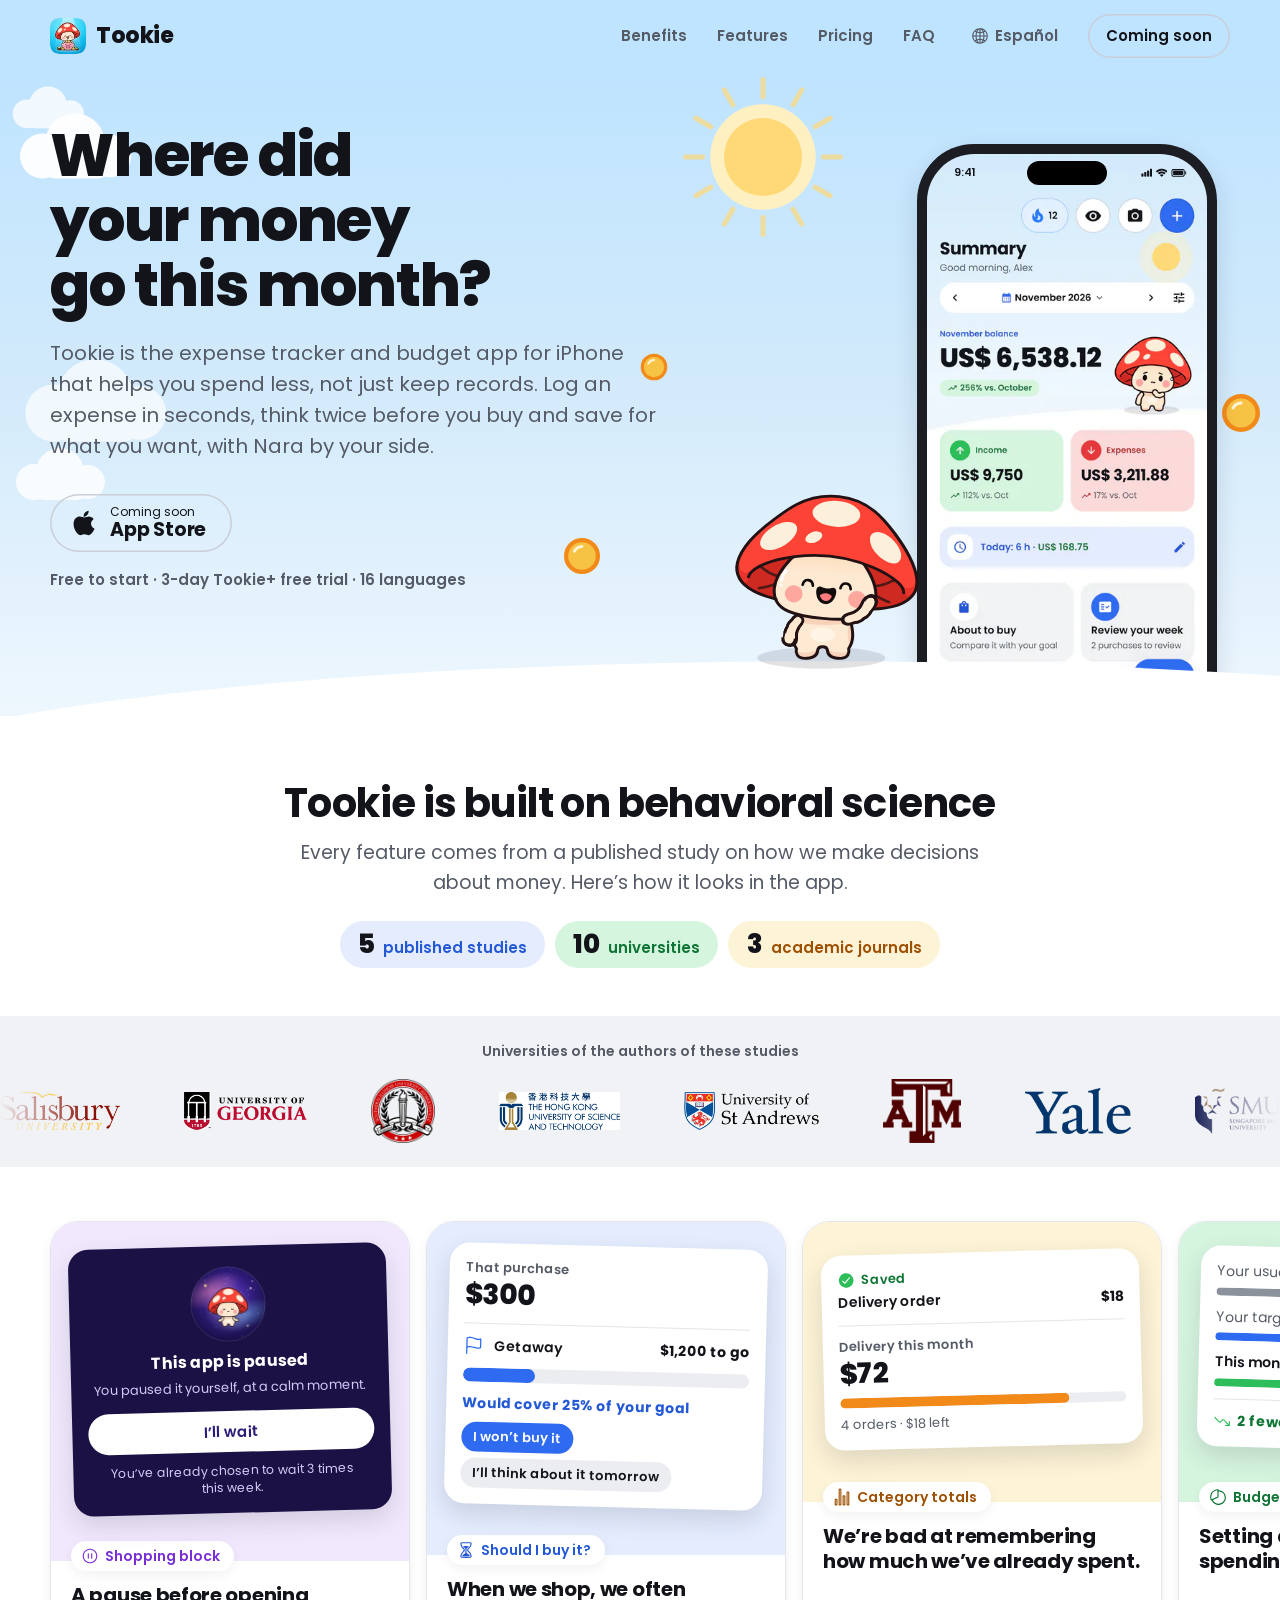
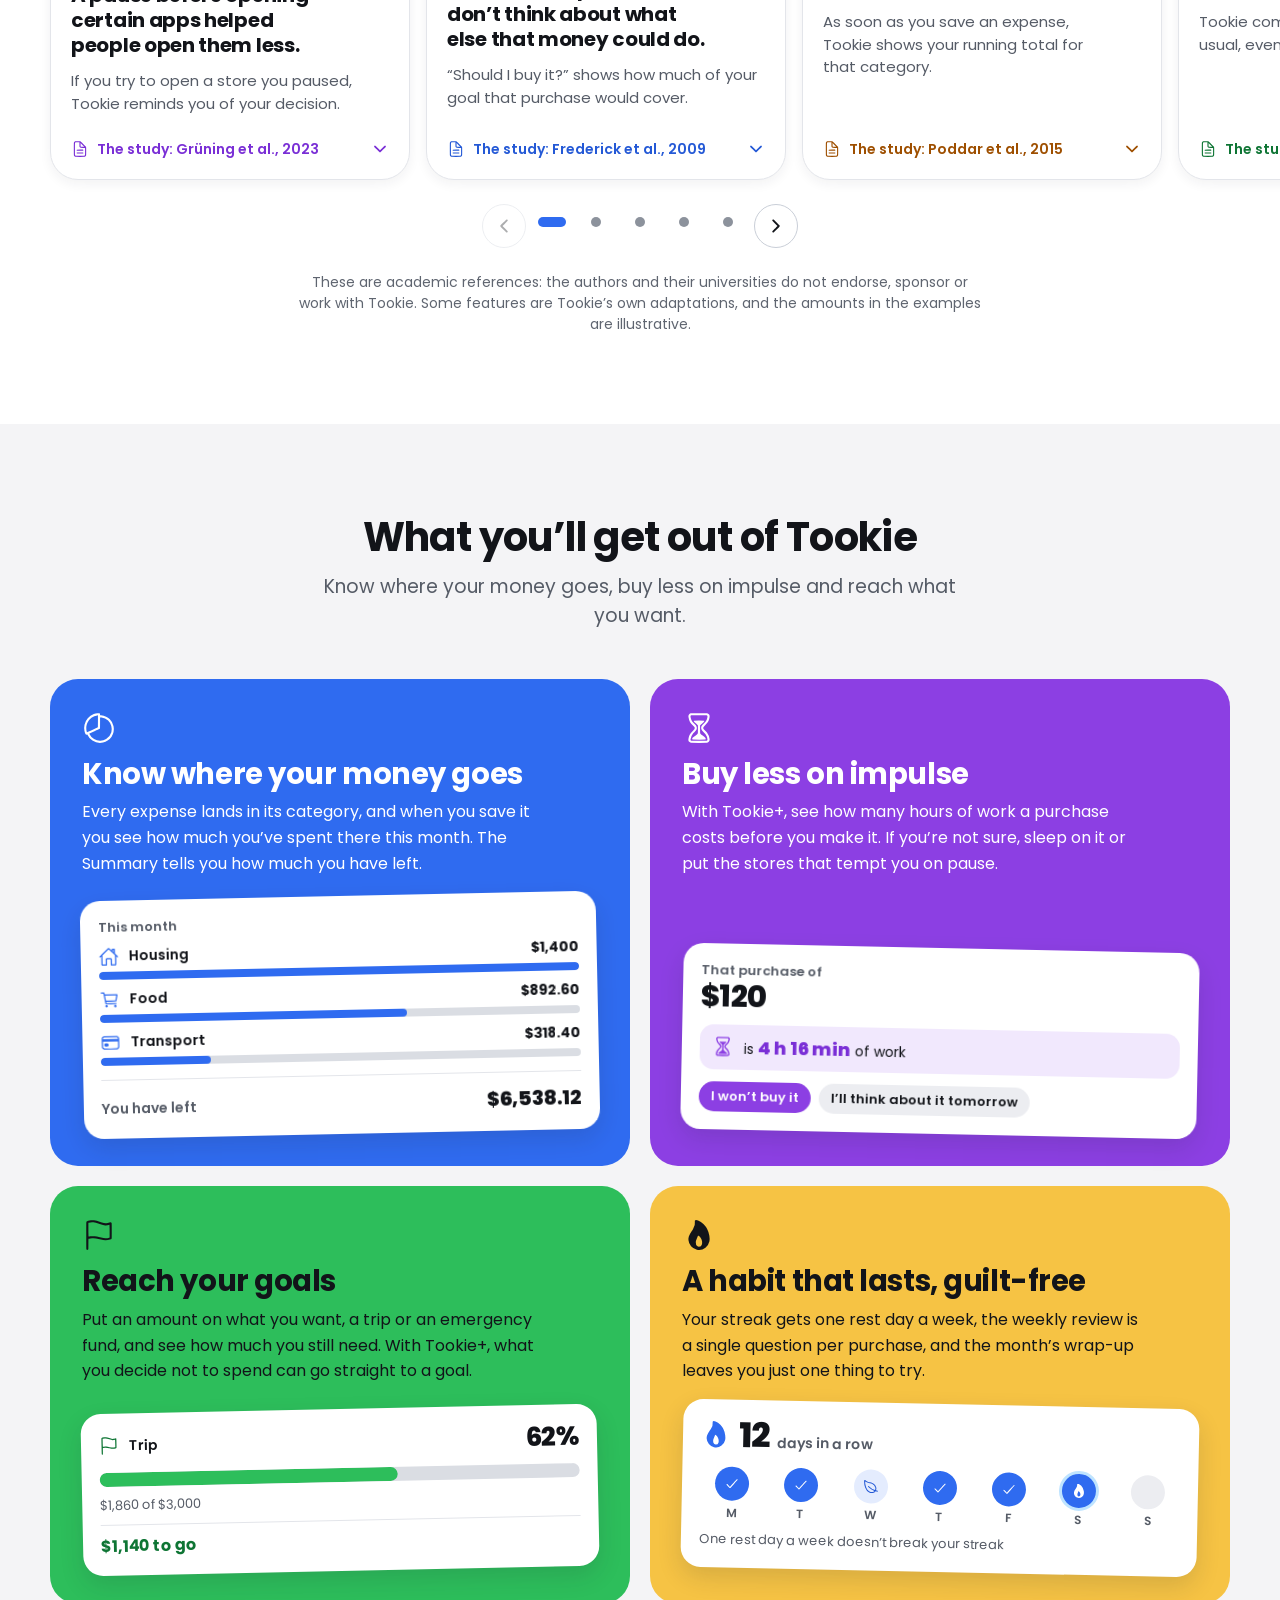
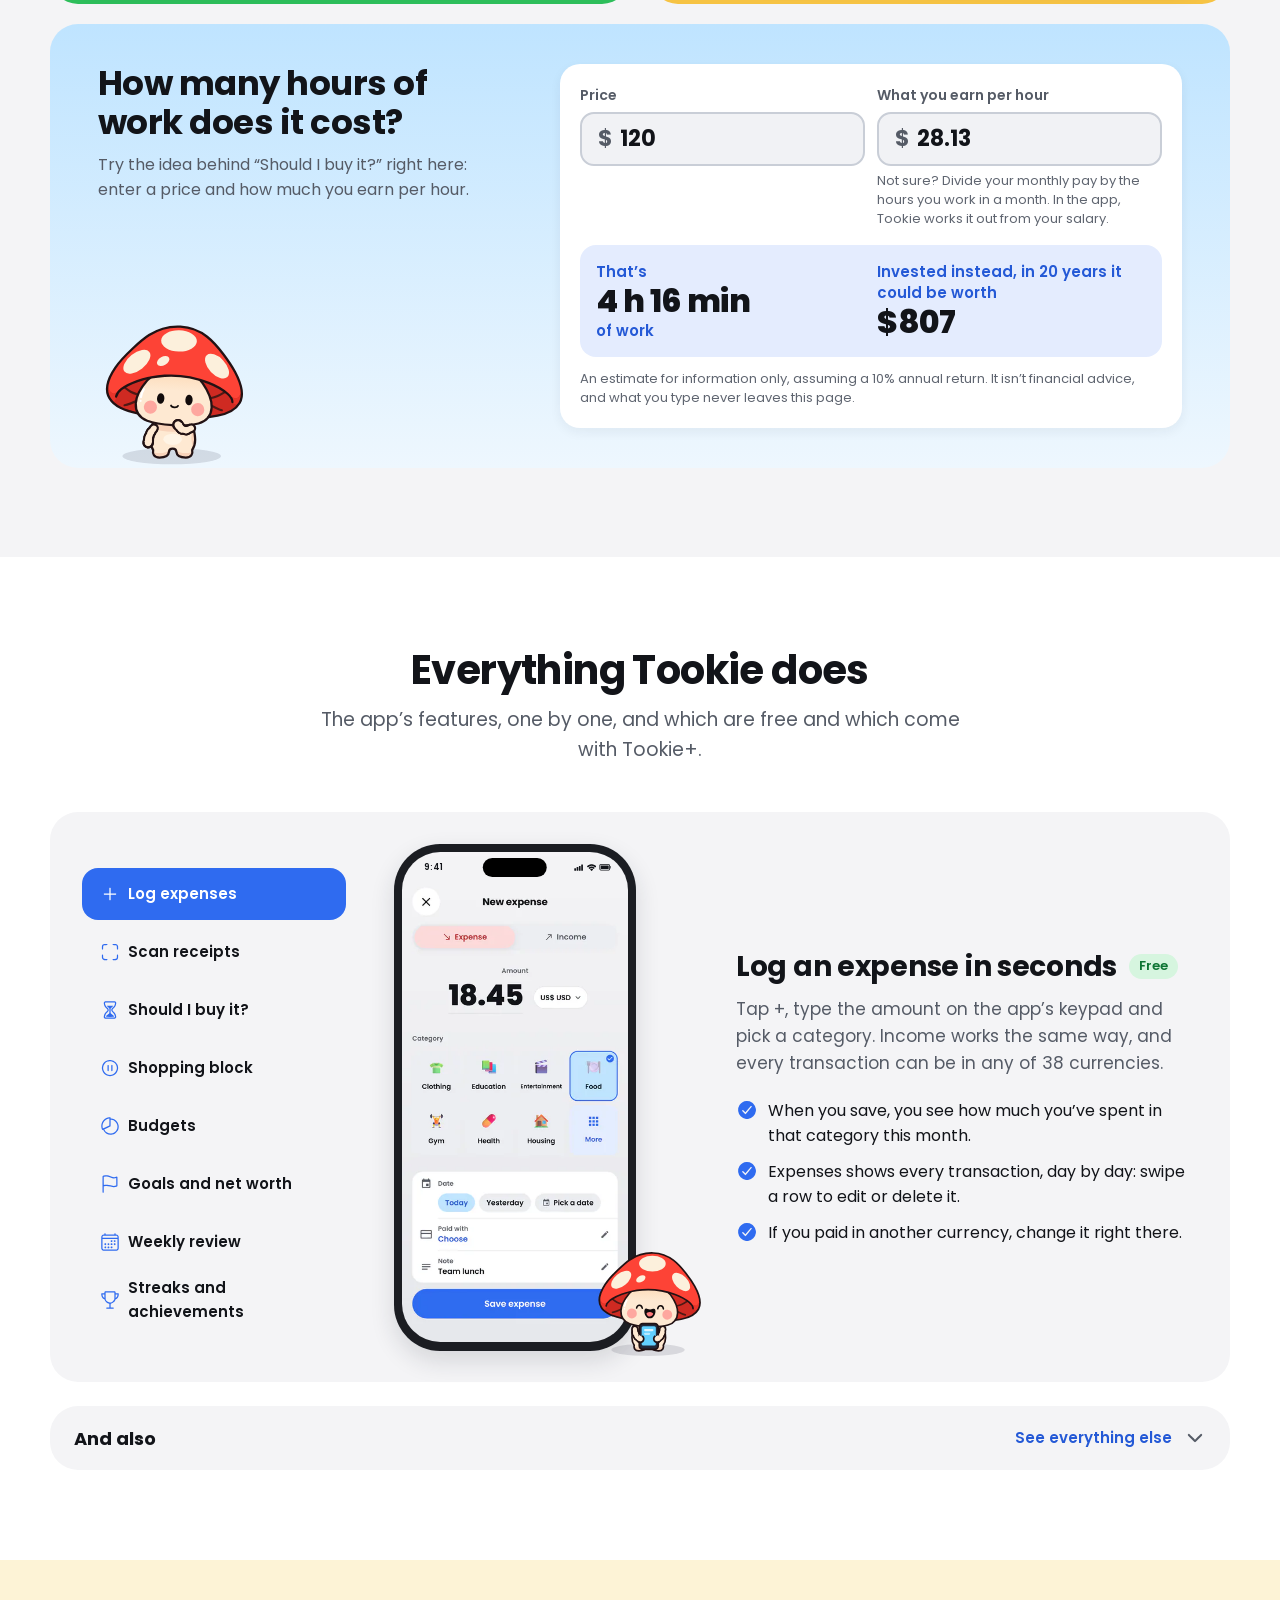
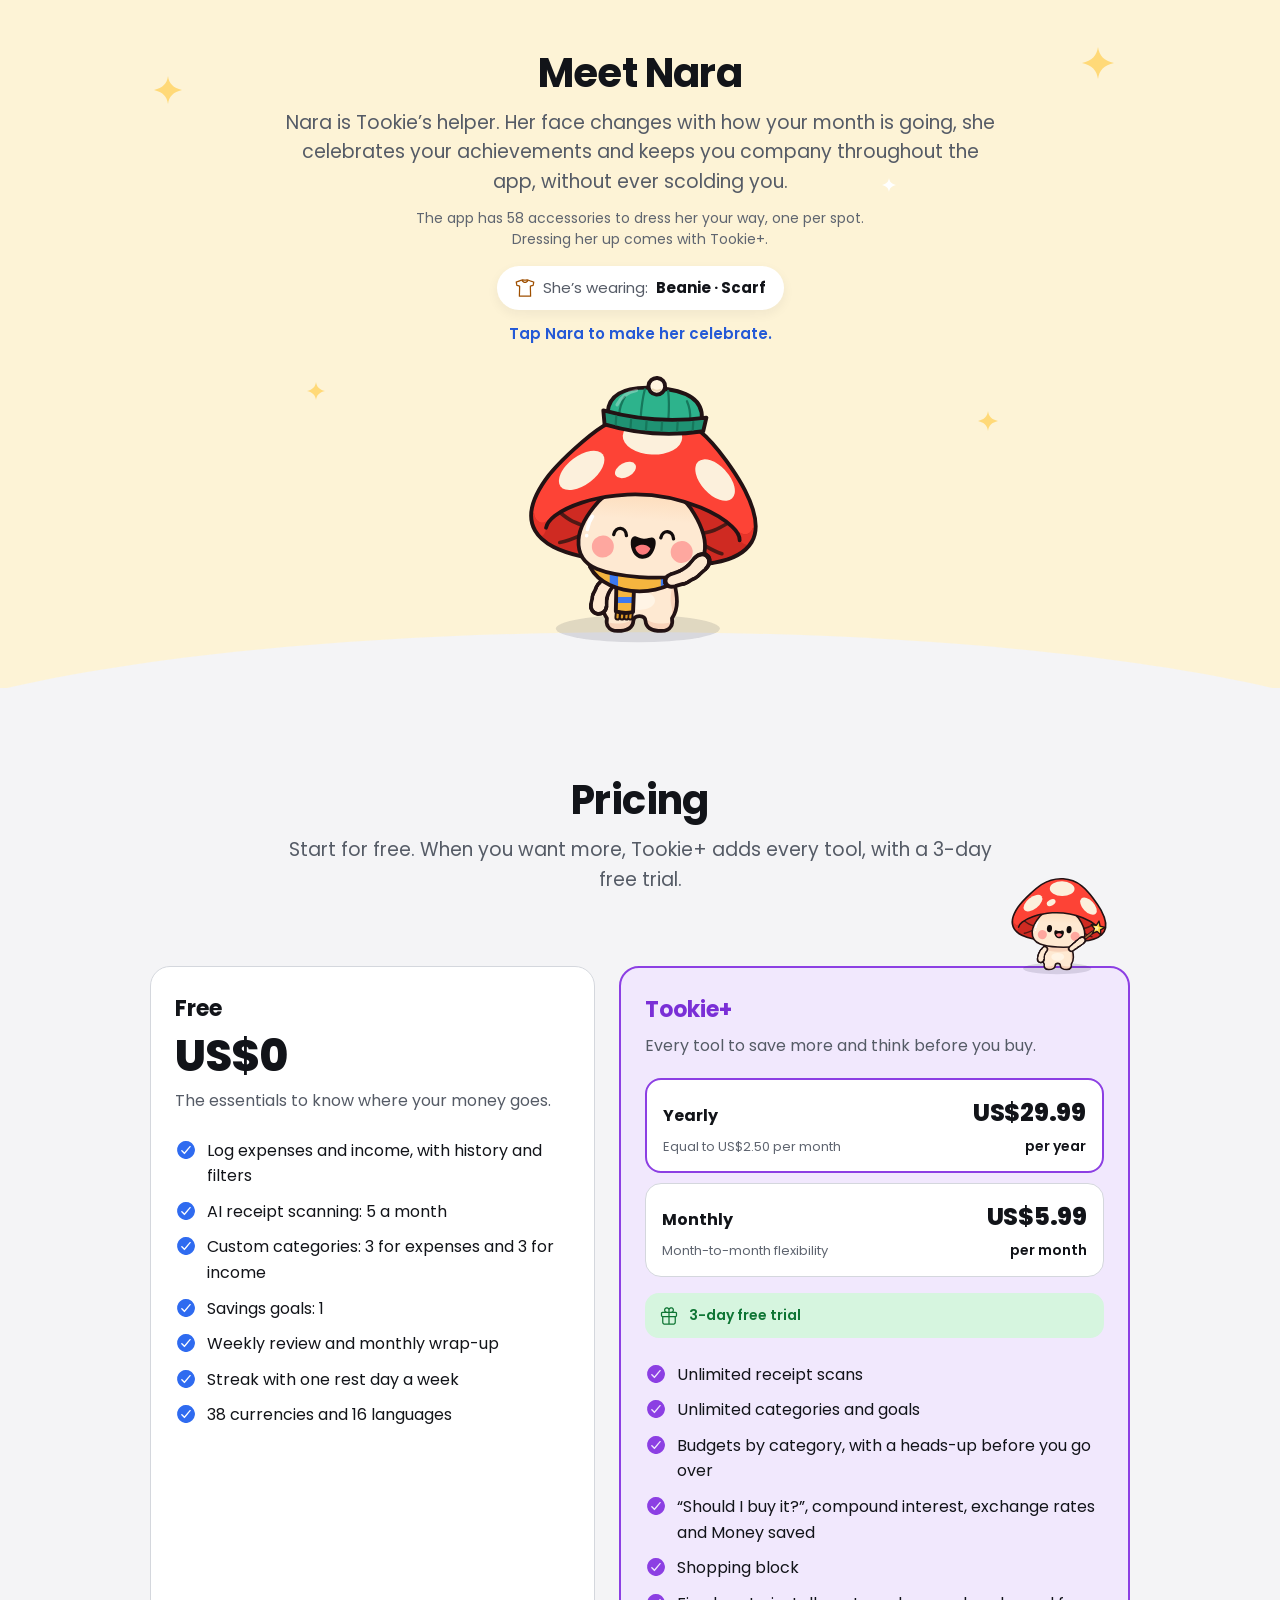
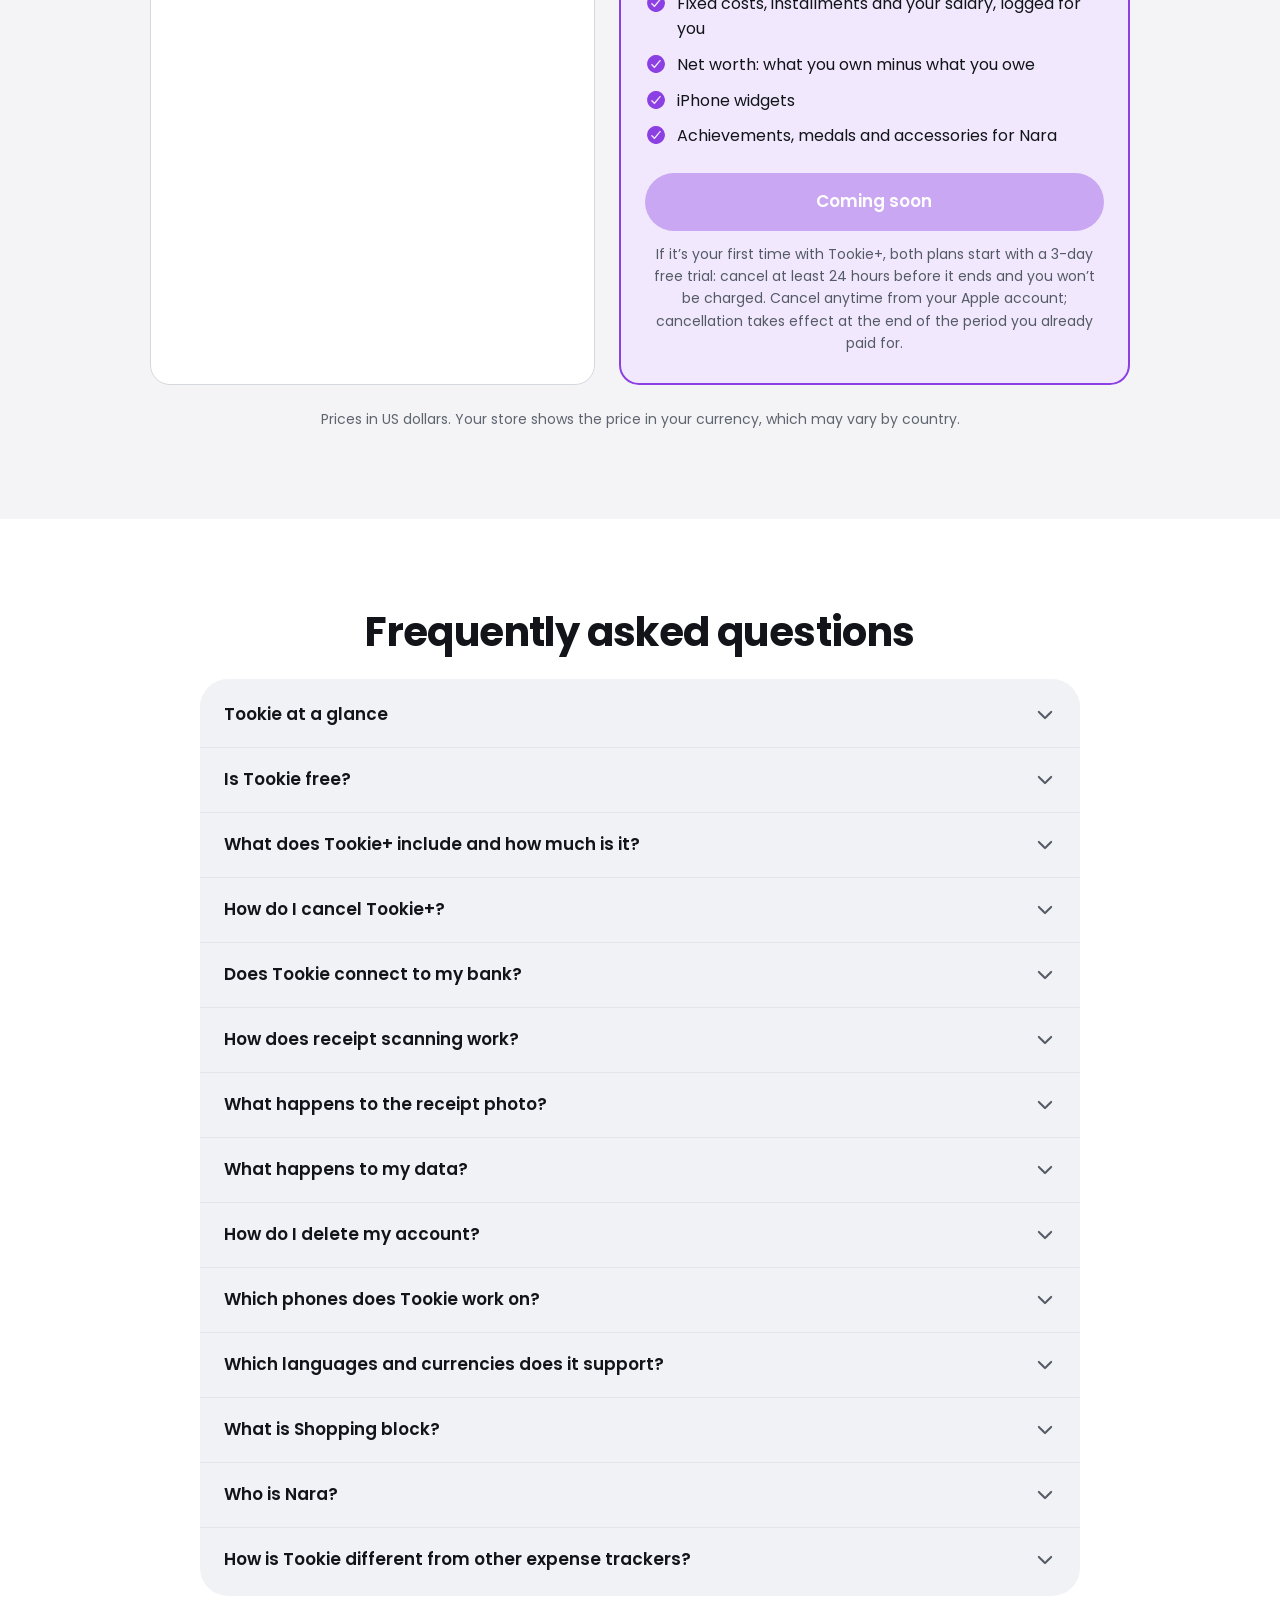
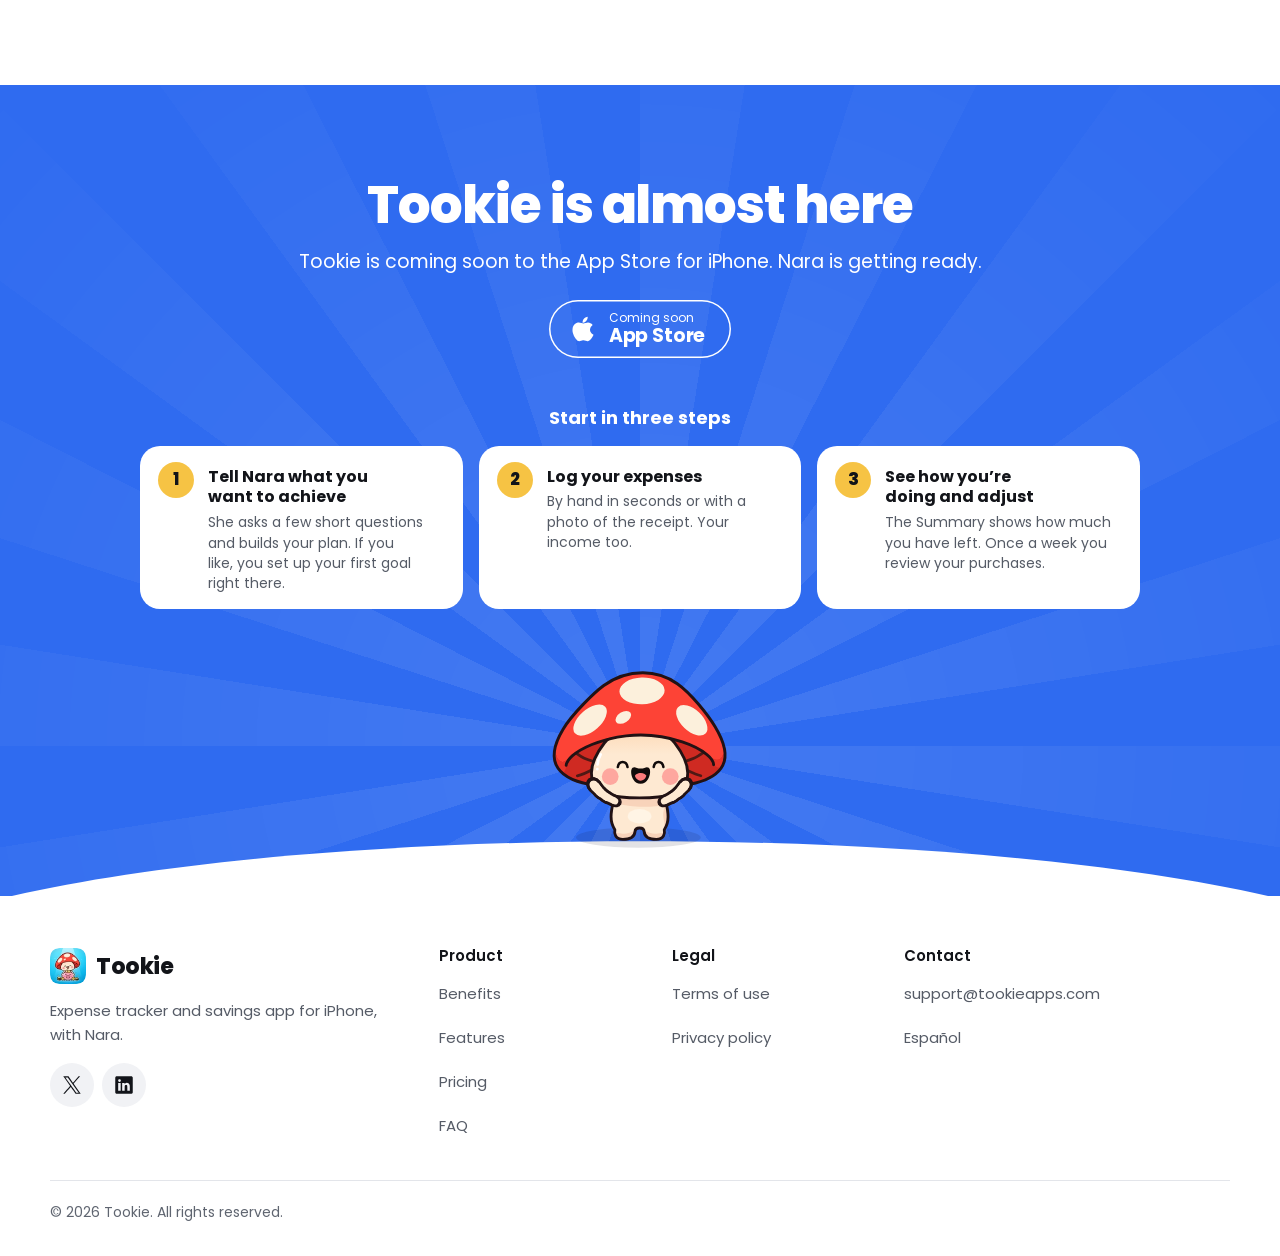
==== index.html @ 01032498 "Contacto: support@tookieapps.com El correo de contacto de la web, los Términos y la Privacidad pasa " ====
<!doctype html>
<html lang="en" class="sin-js">
<head>
<meta charset="utf-8">
<meta name="viewport" content="width=device-width, initial-scale=1, viewport-fit=cover">
<title>Tookie: expense tracker &amp; budget app for iPhone</title>
<meta name="description" content="Track your spending, set budgets and save for your goals with Tookie. Scan receipts with AI and pause before impulse buys. Free to start.">
<meta name="robots" content="index, follow, max-image-preview:large, max-snippet:-1, max-video-preview:-1">
<link rel="canonical" href="https://tookieapps.com/">
<link rel="alternate" hreflang="en" href="https://tookieapps.com/">
<link rel="alternate" hreflang="es" href="https://tookieapps.com/es/">
<link rel="alternate" hreflang="x-default" href="https://tookieapps.com/">
<meta property="og:type" content="website">
<meta property="og:site_name" content="Tookie">
<meta property="og:title" content="Tookie: track your spending and save more with Nara">
<meta property="og:description" content="Expense tracker and budget app for iPhone: log spending in seconds, scan receipts and think twice before you buy.">
<meta property="og:url" content="https://tookieapps.com/">
<meta property="og:locale" content="en_US">
<meta property="og:locale:alternate" content="es_AR">
<meta property="og:image" content="https://tookieapps.com/assets/imagenes/og-en.png">
<meta property="og:image:secure_url" content="https://tookieapps.com/assets/imagenes/og-en.png">
<meta property="og:image:type" content="image/png">
<meta property="og:image:width" content="1200">
<meta property="og:image:height" content="630">
<meta property="og:image:alt" content="Tookie, the expense tracker and savings app, with Nara, its helper.">
<meta name="twitter:card" content="summary_large_image">
<meta name="twitter:site" content="@tookieapp">
<meta name="twitter:title" content="Tookie: track your spending and save more with Nara">
<meta name="twitter:description" content="Expense tracker and budget app for iPhone: log spending in seconds, scan receipts and think twice before you buy.">
<meta name="twitter:image" content="https://tookieapps.com/assets/imagenes/og-en.png">
<meta name="twitter:image:alt" content="Tookie, the expense tracker and savings app, with Nara, its helper.">
<meta name="theme-color" content="#F4F4F6">
<meta name="color-scheme" content="light">
<meta name="format-detection" content="telephone=no">
<meta name="application-name" content="Tookie">
<meta name="apple-mobile-web-app-title" content="Tookie">
<link rel="icon" href="favicon.ico" sizes="16x16 32x32 48x48">
<link rel="icon" type="image/png" sizes="32x32" href="assets/imagenes/favicon-32.png">
<link rel="icon" type="image/png" sizes="16x16" href="assets/imagenes/favicon-16.png">
<link rel="apple-touch-icon" sizes="180x180" href="assets/imagenes/apple-touch-icon.png">
<link rel="manifest" href="site.webmanifest">


<link rel="preload" href="assets/fuentes/poppins-400.woff" as="font" type="font/woff" crossorigin>
<link rel="preload" href="assets/fuentes/poppins-800.woff" as="font" type="font/woff" crossorigin>
<link rel="stylesheet" href="assets/sitio.d26906bef4.css">
<script>(function(d,w){var c=d.documentElement.classList;c.replace('sin-js','con-js');if('IntersectionObserver'in w&&!(w.matchMedia&&w.matchMedia('(prefers-reduced-motion: reduce)').matches)){c.add('anima');setTimeout(function(){if(!w.tookieListo)c.remove('anima')},4000)}})(document,window)</script>
<script src="assets/sitio.js?v=386328d8" defer></script>
<script type="application/ld+json">{"@context":"https://schema.org","@graph":[{"@type":"Organization","@id":"https://tookieapps.com/#organizacion","name":"Tookie","url":"https://tookieapps.com/","logo":{"@type":"ImageObject","url":"https://tookieapps.com/assets/imagenes/icono-app.png","width":512,"height":512},"image":"https://tookieapps.com/assets/imagenes/icono-app.png","description":"Expense tracker and budget app for iPhone: log spending in seconds, scan receipts and think twice before you buy.","email":"support@tookieapps.com","contactPoint":{"@type":"ContactPoint","contactType":"customer support","email":"support@tookieapps.com","availableLanguage":["en","es"]},"sameAs":["https://x.com/tookieapp","https://www.linkedin.com/company/tookieapp"]},{"@type":"WebSite","@id":"https://tookieapps.com/#sitio","name":"Tookie","alternateName":["Tookie app"],"url":"https://tookieapps.com/","inLanguage":["es","en"],"publisher":{"@id":"https://tookieapps.com/#organizacion"},"description":"Track your spending, set budgets and save for your goals with Tookie. Scan receipts with AI and pause before impulse buys. Free to start."},{"@type":"WebPage","@id":"https://tookieapps.com/#pagina","url":"https://tookieapps.com/","name":"Tookie: expense tracker & budget app for iPhone","description":"Track your spending, set budgets and save for your goals with Tookie. Scan receipts with AI and pause before impulse buys. Free to start.","inLanguage":"en","isPartOf":{"@id":"https://tookieapps.com/#sitio"},"about":{"@id":"https://tookieapps.com/#app"},"mainEntity":{"@id":"https://tookieapps.com/#app"},"publisher":{"@id":"https://tookieapps.com/#organizacion"},"primaryImageOfPage":{"@type":"ImageObject","url":"https://tookieapps.com/assets/imagenes/og-en.png","width":1200,"height":630},"citation":[{"@type":"ScholarlyArticle","name":"Imperfect Recall: The Impact of Composite Spending Information Disclosure on Credit Card Spending","author":[{"@type":"Person","name":"Amit Poddar"},{"@type":"Person","name":"Cameron M. Ellis"},{"@type":"Person","name":"Timucin Ozcan"}],"datePublished":"2015","isPartOf":{"@type":"Periodical","name":"Journal of Consumer Policy"},"url":"https://doi.org/10.1007/s10603-014-9279-8","identifier":{"@type":"PropertyValue","propertyID":"DOI","value":"10.1007/s10603-014-9279-8"}},{"@type":"ScholarlyArticle","name":"Effects of Payment Mechanism on Spending Behavior: The Role of Rehearsal and Immediacy of Payments","author":[{"@type":"Person","name":"Dilip Soman"}],"datePublished":"2001","isPartOf":{"@type":"Periodical","name":"Journal of Consumer Research"},"url":"https://doi.org/10.1086/319621","identifier":{"@type":"PropertyValue","propertyID":"DOI","value":"10.1086/319621"}},{"@type":"ScholarlyArticle","name":"The Influence of Budgets on Consumer Spending","author":[{"@type":"Person","name":"Marcel F. Lukas"},{"@type":"Person","name":"Ray Charles “Chuck” Howard"}],"datePublished":"2023","isPartOf":{"@type":"Periodical","name":"Journal of Consumer Research"},"url":"https://doi.org/10.1093/jcr/ucac024","identifier":{"@type":"PropertyValue","propertyID":"DOI","value":"10.1093/jcr/ucac024"}},{"@type":"ScholarlyArticle","name":"Opportunity Cost Neglect","author":[{"@type":"Person","name":"Shane Frederick"},{"@type":"Person","name":"Nathan Novemsky"},{"@type":"Person","name":"Jing Wang"},{"@type":"Person","name":"Ravi Dhar"},{"@type":"Person","name":"Stephen Nowlis"}],"datePublished":"2009","isPartOf":{"@type":"Periodical","name":"Journal of Consumer Research"},"url":"https://doi.org/10.1086/599764","identifier":{"@type":"PropertyValue","propertyID":"DOI","value":"10.1086/599764"}},{"@type":"ScholarlyArticle","name":"Directing smartphone use through the self-nudge app one sec","author":[{"@type":"Person","name":"David J. Grüning"},{"@type":"Person","name":"Frederik Riedel"},{"@type":"Person","name":"Philipp Lorenz-Spreen"}],"datePublished":"2023","isPartOf":{"@type":"Periodical","name":"Proceedings of the National Academy of Sciences (PNAS)"},"url":"https://doi.org/10.1073/pnas.2213114120","identifier":{"@type":"PropertyValue","propertyID":"DOI","value":"10.1073/pnas.2213114120"}}]},{"@type":"MobileApplication","@id":"https://tookieapps.com/#app","name":"Tookie","alternateName":["Tookie app"],"description":"Tookie is a personal finance app for iPhone that helps you track your spending and save money. On the free plan you log expenses and income by hand or with a photo of the receipt, which AI reads for you, and set up your first savings goal. With Tookie+, the paid plan, you add budgets by category, “Should I buy it?” (how many hours of work a purchase costs you), Shopping block, fixed costs and installments that log themselves, and your net worth. Its features are inspired by behavioral science studies, and Nara, the app’s helper, keeps you company along the way.","url":"https://tookieapps.com/","operatingSystem":"iOS","applicationCategory":"FinanceApplication","applicationSubCategory":"Personal finance: expense tracking, budgeting and saving","image":"https://tookieapps.com/assets/imagenes/icono-app.png","isAccessibleForFree":true,"offers":[{"@type":"Offer","name":"Free","description":"The essentials to know where your money goes.","price":0,"priceCurrency":"USD","category":"free","seller":{"@id":"https://tookieapps.com/#organizacion"}},{"@type":"Offer","name":"Tookie+ · Monthly","price":5.99,"priceCurrency":"USD","category":"subscription","priceSpecification":{"@type":"UnitPriceSpecification","price":5.99,"priceCurrency":"USD","billingDuration":"P1M","unitCode":"MON","referenceQuantity":{"@type":"QuantitativeValue","value":1,"unitCode":"MON"}},"seller":{"@id":"https://tookieapps.com/#organizacion"},"description":"Month-to-month flexibility. 3-day free trial for new subscribers","validFrom":"2026-11-16"},{"@type":"Offer","name":"Tookie+ · Yearly","price":29.99,"priceCurrency":"USD","category":"subscription","priceSpecification":{"@type":"UnitPriceSpecification","price":29.99,"priceCurrency":"USD","billingDuration":"P1Y","unitCode":"ANN","referenceQuantity":{"@type":"QuantitativeValue","value":1,"unitCode":"ANN"}},"seller":{"@id":"https://tookieapps.com/#organizacion"},"description":"Equal to US$2.50 per month. 3-day free trial for new subscribers","validFrom":"2026-11-16"}],"author":{"@id":"https://tookieapps.com/#organizacion"},"publisher":{"@id":"https://tookieapps.com/#organizacion"},"screenshot":[{"@type":"ImageObject","url":"https://tookieapps.com/assets/imagenes/capturas/en/Resumen.webp","contentUrl":"https://tookieapps.com/assets/imagenes/capturas/en/Resumen.webp","caption":"Tookie home screen: the month’s balance with income and expenses, and Nara next to the amount.","width":780,"height":1695},{"@type":"ImageObject","url":"https://tookieapps.com/assets/imagenes/capturas/en/AgregarGasto.webp","contentUrl":"https://tookieapps.com/assets/imagenes/capturas/en/AgregarGasto.webp","caption":"Tookie’s “New expense” screen: choose expense or income, the category, the amount and the number pad.","width":780,"height":1695},{"@type":"ImageObject","url":"https://tookieapps.com/assets/imagenes/capturas/en/ScanTicketResultado.webp","contentUrl":"https://tookieapps.com/assets/imagenes/capturas/en/ScanTicketResultado.webp","caption":"Tookie reading a grocery receipt: Nara with a magnifying glass, and the total, store, date and category found.","width":780,"height":1695},{"@type":"ImageObject","url":"https://tookieapps.com/assets/imagenes/capturas/en/LoComproLleno.webp","contentUrl":"https://tookieapps.com/assets/imagenes/capturas/en/LoComproLleno.webp","caption":"Tookie’s “Should I buy it?” screen: a US$120 purchase equals 4 h 16 min of work, with the “I won’t buy it”, “Yes, log it” and “I’ll think about it tomorrow” buttons.","width":780,"height":1695},{"@type":"ImageObject","url":"https://tookieapps.com/assets/imagenes/capturas/en/BloqueoComprasActivo.webp","contentUrl":"https://tookieapps.com/assets/imagenes/capturas/en/BloqueoComprasActivo.webp","caption":"Tookie’s Shopping block screen with the block on, three stores blocked and how many times the person chose to wait.","width":780,"height":1695},{"@type":"ImageObject","url":"https://tookieapps.com/assets/imagenes/capturas/en/PresupuestosObjetivos.webp","contentUrl":"https://tookieapps.com/assets/imagenes/capturas/en/PresupuestosObjetivos.webp","caption":"Tookie’s Budgets screen: spending for the month, a ring showing 89% used and categories compared with the usual.","width":780,"height":1695},{"@type":"ImageObject","url":"https://tookieapps.com/assets/imagenes/capturas/en/Metas.webp","contentUrl":"https://tookieapps.com/assets/imagenes/capturas/en/Metas.webp","caption":"Tookie’s Goals screen with two goals in progress, each with its percentage, and Nara holding a coin next to a piggy bank.","width":780,"height":1695},{"@type":"ImageObject","url":"https://tookieapps.com/assets/imagenes/capturas/en/RevisionSemanal.webp","contentUrl":"https://tookieapps.com/assets/imagenes/capturas/en/RevisionSemanal.webp","caption":"Tookie’s weekly review: a dinner with friends and the question “If you could choose again, would you make this purchase again?”, with Yes, I’m not sure and No.","width":780,"height":1695},{"@type":"ImageObject","url":"https://tookieapps.com/assets/imagenes/capturas/en/Logros.webp","contentUrl":"https://tookieapps.com/assets/imagenes/capturas/en/Logros.webp","caption":"Tookie’s achievements screen: the medal collection, the next achievement and Nara celebrating.","width":780,"height":1695}],"inLanguage":["es","es-419","en-US","en-GB","pt-BR","fr","de","it","nl","pl","sv","no","da","tr","zh-Hans","ja","ko"],"featureList":["Log an expense in seconds","Scan receipts with AI","Before you buy, see what it really costs","Put the stores that tempt you on pause","Budgets that warn you ahead of time","Savings goals and net worth","Weekly review and monthly wrap-up","Streaks, achievements and accessories for Nara","iPhone widgets","16 languages","38 currencies","Hide balances","Fixed costs and installments","Compound interest and exchange rates","Your expected paycheck","Reminders from Nara","Weather on your Summary","Tookie tour"]},{"@type":"FAQPage","@id":"https://tookieapps.com/#preguntas","url":"https://tookieapps.com/#preguntas","name":"Frequently asked questions","inLanguage":"en","isPartOf":{"@id":"https://tookieapps.com/#pagina"},"mainEntity":[{"@type":"Question","name":"Is Tookie free?","acceptedAnswer":{"@type":"Answer","text":"Yes, Tookie is free to start. On the free plan you log expenses and income, use your history and filters, scan 5 receipts a month and set up your first savings goal. Tookie+ is the paid plan, with the rest of the tools."}},{"@type":"Question","name":"What does Tookie+ include and how much is it?","acceptedAnswer":{"@type":"Answer","text":"Tookie+ costs US$29.99 a year or US$5.99 a month. If it’s your first time with Tookie+, both plans start with a 3-day free trial. It adds unlimited scans, budgets, “Should I buy it?”, Shopping block, fixed costs and installments, your net worth, unlimited goals and categories, iPhone widgets, and achievements and accessories for Nara. Your store shows the price in your currency."}},{"@type":"Question","name":"How do I cancel Tookie+?","acceptedAnswer":{"@type":"Answer","text":"You can cancel anytime from the store where you bought it. On iPhone: Settings → your name → Subscriptions, or “Manage subscription” inside Tookie. Cancellation takes effect at the end of the period you already paid for, and if you cancel at least 24 hours before the free trial ends, you won’t be charged."}},{"@type":"Question","name":"Does Tookie connect to my bank?","acceptedAnswer":{"@type":"Answer","text":"No. Tookie doesn’t connect to your bank, your cards or digital wallets, and it never asks for their passwords. You add every transaction yourself: by hand, in seconds, or with a photo of the receipt."}},{"@type":"Question","name":"How does receipt scanning work?","acceptedAnswer":{"@type":"Answer","text":"You snap the receipt, or pick a screenshot of an online purchase from your gallery, and AI reads the store, the amount, the date and the category. Before saving you check every detail and can change it; if the receipt has no readable date, today’s date is used. The free plan includes 5 scans a month, and Tookie+ has no limit."}},{"@type":"Question","name":"What happens to the receipt photo?","acceptedAnswer":{"@type":"Answer","text":"The photo is only used to read the receipt and \u003cstrong>is not stored\u003c/strong>, either in your account or on Tookie’s servers. It travels encrypted to Tookie’s server, which passes it to OpenAI to read it: if the receipt shows your personal details, such as your name, OpenAI can see them. What’s kept is the expense you confirm and a record of the scan with what was read, without the photo. The details are in the \u003ca href=\"https://tookieapps.com/privacidad.html#en\">Privacy policy\u003c/a>."}},{"@type":"Question","name":"What happens to my data?","acceptedAnswer":{"@type":"Answer","text":"Your data is stored so the app works and it’s there when you sign in again, including from another phone. Tookie doesn’t sell your data, doesn’t show ads and doesn’t track you across other apps or websites. Everything travels encrypted, and one account can’t read another’s data. More in the \u003ca href=\"https://tookieapps.com/privacidad.html#en\">Privacy policy\u003c/a>."}},{"@type":"Question","name":"How do I delete my account?","acceptedAnswer":{"@type":"Answer","text":"In the app, go to Profile → Delete account. It’s permanent: your account and your data are erased. Deleting your account doesn’t cancel a subscription, so if you pay for Tookie+, cancel it in the store first."}},{"@type":"Question","name":"Which phones does Tookie work on?","acceptedAnswer":{"@type":"Answer","text":"Tookie is an iPhone app, and you get it from the App Store."}},{"@type":"Question","name":"Which languages and currencies does it support?","acceptedAnswer":{"@type":"Answer","text":"Tookie is available in 16 languages: Spanish, US and UK English, Portuguese, French, German, Italian, Dutch, Polish, Swedish, Norwegian, Danish, Turkish, Simplified Chinese, Japanese and Korean. Each expense keeps its own currency, out of 38, and totals are converted to your main currency."}},{"@type":"Question","name":"What is Shopping block?","acceptedAnswer":{"@type":"Answer","text":"It’s a Tookie+ feature that puts the shopping apps you choose on pause. If you try to open one, a Tookie screen appears with a single button, “I’ll wait”, and to open it again you have to change your decision in Tookie. It uses Apple’s Screen Time, and Tookie never sees which apps you have. It depends on your iPhone’s permissions and may not be available on every device."}},{"@type":"Question","name":"Who is Nara?","acceptedAnswer":{"@type":"Answer","text":"Nara is Tookie’s helper. She keeps you company throughout the app, her face changes with how your month is going, she celebrates your achievements and she walks you through it in the Tookie tour. With Tookie+ you can dress her up: 16 accessories are ready to wear and the rest you earn with achievements."}},{"@type":"Question","name":"How is Tookie different from other expense trackers?","acceptedAnswer":{"@type":"Answer","text":"Tookie is designed to help you spend less, not just to keep records. Before you buy, it shows how many hours of work something costs and lets you put the stores that tempt you on pause; its features are inspired by behavioral science studies; it doesn’t connect to your bank, so you decide what goes in; and it doesn’t scold you: your streak gets a rest day and Nara keeps you company."}}]}]}</script>
</head>
<body class="pagina pagina--inicio">
<a class="saltar" href="#contenido">Skip to content</a>
<header class="encabezado" data-encabezado>
<div class="contenedor encabezado__fila">
<a class="marca" href="#inicio"><img src="assets/imagenes/icono-app-64.webp" srcset="assets/imagenes/icono-app-64.webp 64w, assets/imagenes/icono-app-128.webp 128w" sizes="36px" width="36" height="36" alt=""><span>Tookie</span></a>
<nav class="nav" aria-label="Menu"><ul><li><a href="#beneficios">Benefits</a></li><li><a href="#funciones">Features</a></li><li><a href="#precios">Pricing</a></li><li><a href="#preguntas">FAQ</a></li></ul></nav>
<a class="idioma" href="es/" hreflang="es" lang="es"><svg class="icono" viewBox="0 0 512 512" fill="currentColor" aria-hidden="true" focusable="false"><path d="M248 32Q269 30 300 36Q355 47 399 83.5Q443 120 464 172Q491 241 472.5 312.5Q454 384 397 430Q329 484 244 479.5Q159 475 98 414Q38 354 32 269Q29 207 58 152Q79 111 115 82Q150 53 193 41Q215 35 248 32ZM239 144Q240 144 240 106L239 68L235 70Q216 79 201 103Q183 129 185 133Q186 136 214 141Q238 145 239 144ZM287 76Q281 72 277 70L272 67V106Q272 144 273 144Q280 144 300 140Q326 135 327 133Q329 129 311 103Q300 85 287 76ZM171 90Q172 88 173 86Q174 84 174.5 83Q175 82 175 82Q175 82 166 87Q151 95 138 104L133 109L137 111Q153 121 154 120Q154 120 159.5 109Q165 98 171 90ZM346 87Q337 82 337 82Q337 82 337.5 83Q338 84 339 86Q340 88 341 90Q347 98 352.5 109Q358 120 358 120Q359 121 375 111L379 109L374 104Q361 94 346 87ZM116 136Q111 133 110.5 132.5Q110 132 105 138Q79 170 70 210Q65 230 65 238Q65 240 96 240H128L129 226Q131 193 140 161Q143 150 142 150Q138 150 116 136ZM417 151Q411 142 406 137L402 132L396 135Q374 150 370 150Q369 150 372 161Q381 193 383 226L384 240H416Q447 240 447 238Q447 230 442 210Q435 178 417 151ZM180 166Q175 164 174 163Q173 163 172.5 164.5Q172 166 170 171Q163 199 161 226Q160 233 160 236L159 240H200H240V208V176L232 175Q206 174 180 166ZM342 171Q339 163 338.5 163Q338 163 334 165Q309 173 280 175L272 176V208V240H312H353L352 236Q352 233 351 226Q349 199 342 171ZM129 286 128 272H96Q65 272 65 274Q65 282 70 302Q80 343 106 375L110 380L118 375Q125 370 133.5 366Q142 362 142.5 361.5Q143 361 140 351Q131 319 129 286ZM240 304V272H200H159L160 276Q160 279 161 286Q163 313 170 341Q172 346 172.5 347.5Q173 349 174 349Q183 345 205 340.5Q227 336 236 336H240ZM352 276 353 272H312H272V304V336H276Q285 336 307 340.5Q329 345 338 349Q339 349 339.5 347.5Q340 346 342 341Q349 313 351 286Q352 279 352 276ZM447 274Q447 272 416 272H384L383 286Q381 318 372 350Q369 361 369.5 361.5Q370 362 378.5 366Q387 370 394 375L402 380L406 375Q432 343 442 302Q447 282 447 274ZM240 406Q240 395 240 387.5Q240 380 239.5 375.5Q239 371 239 369.5Q239 368 239 368Q223 369 204 373Q185 377 185 379Q183 383 201 409Q217 433 235 442L240 445ZM283 369Q277 369 275 368H272V406V445L277 442Q295 433 311 409Q329 383 327 379Q327 378 310 374Q293 370 283 369ZM154 392Q153 392 143.5 397.5Q134 403 134 404Q134 407 156 420Q173 430 175 430Q175 430 174.5 429Q174 428 173 426Q172 424 171 422Q165 414 159.5 403Q154 392 154 392ZM366 396Q366 396 366 396Q359 392 358.5 392Q358 392 352.5 402.5Q347 413 342 421Q340 424 339 426Q338 428 337.5 429Q337 430 337 430Q337 430 346 425Q365 416 375 406Q375 406 378 404L376 402Q374 400 366 396Z"/></svg><span>Español</span></a>
<span class="boton boton--pronto boton--chico encabezado__descargar">Coming soon</span>
<details class="menu" data-menu>
<summary class="menu__boton" aria-label="Menu" data-abrir="Menu" data-cerrar="Close menu"><svg class="icono menu__abrir" viewBox="0 0 512 512" fill="currentColor" aria-hidden="true" focusable="false"><path d="M82 129Q85 128 256 128Q397 128 415 128.5Q433 129 439 133Q452 144 447 159Q443 170 433 174Q428 176 256 176Q84 176 79 174Q69 170 65 159Q62 150 67 140.5Q72 131 82 129ZM82 233Q84 232 257 232L431 233L435 235Q448 242 448 256Q448 267 440 274Q434 279 417 279.5Q400 280 256 280Q112 280 95 279.5Q78 279 72 274Q64 267 64 256Q64 250 66 246Q71 236 82 233ZM79 338Q79 338 79 338Q83 336 256 336Q272 336 300 336Q401 336 418.5 337Q436 338 439 342Q440 343 441 343Q453 356 445 371Q441 378 434 382Q434 382 431 384H256H81L78 382Q71 378 67 371Q62 362 65 352Q69 341 79 338Z"/></svg><svg class="icono menu__cerrar" viewBox="0 0 512 512" fill="currentColor" aria-hidden="true" focusable="false"><path d="M136 121Q136 121 136 121Q145 118 154 122Q157 124 207 173Q207 173 256 222L306 173Q347 131 354 125.5Q361 120 369 120Q375 121 378 122Q387 127 390 135Q394 145 390 154Q388 157 339 207Q339 207 290 256L339 305Q379 345 385.5 352.5Q392 360 392 367Q392 378 385 385Q378 392 367 392Q360 392 352.5 385.5Q345 379 305 339Q305 339 256 290L207 339Q167 379 159.5 385.5Q152 392 145 392Q134 392 127 385Q120 378 120 367Q120 360 126.5 352.5Q133 345 173 305Q173 305 222 256L173 207Q133 166 126.5 159Q120 152 120 144Q120 127 136 121Z"/></svg></summary>
<div class="menu__panel">
<nav aria-label="Menu"><ul class="menu__lista"><li><a href="#beneficios">Benefits</a></li><li><a href="#funciones">Features</a></li><li><a href="#precios">Pricing</a></li><li><a href="#preguntas">FAQ</a></li></ul></nav>
<div class="menu__pie">
<a class="menu__idioma" href="es/" hreflang="es" lang="es"><svg class="icono" viewBox="0 0 512 512" fill="currentColor" aria-hidden="true" focusable="false"><path d="M248 32Q269 30 300 36Q355 47 399 83.5Q443 120 464 172Q491 241 472.5 312.5Q454 384 397 430Q329 484 244 479.5Q159 475 98 414Q38 354 32 269Q29 207 58 152Q79 111 115 82Q150 53 193 41Q215 35 248 32ZM239 144Q240 144 240 106L239 68L235 70Q216 79 201 103Q183 129 185 133Q186 136 214 141Q238 145 239 144ZM287 76Q281 72 277 70L272 67V106Q272 144 273 144Q280 144 300 140Q326 135 327 133Q329 129 311 103Q300 85 287 76ZM171 90Q172 88 173 86Q174 84 174.5 83Q175 82 175 82Q175 82 166 87Q151 95 138 104L133 109L137 111Q153 121 154 120Q154 120 159.5 109Q165 98 171 90ZM346 87Q337 82 337 82Q337 82 337.5 83Q338 84 339 86Q340 88 341 90Q347 98 352.5 109Q358 120 358 120Q359 121 375 111L379 109L374 104Q361 94 346 87ZM116 136Q111 133 110.5 132.5Q110 132 105 138Q79 170 70 210Q65 230 65 238Q65 240 96 240H128L129 226Q131 193 140 161Q143 150 142 150Q138 150 116 136ZM417 151Q411 142 406 137L402 132L396 135Q374 150 370 150Q369 150 372 161Q381 193 383 226L384 240H416Q447 240 447 238Q447 230 442 210Q435 178 417 151ZM180 166Q175 164 174 163Q173 163 172.5 164.5Q172 166 170 171Q163 199 161 226Q160 233 160 236L159 240H200H240V208V176L232 175Q206 174 180 166ZM342 171Q339 163 338.5 163Q338 163 334 165Q309 173 280 175L272 176V208V240H312H353L352 236Q352 233 351 226Q349 199 342 171ZM129 286 128 272H96Q65 272 65 274Q65 282 70 302Q80 343 106 375L110 380L118 375Q125 370 133.5 366Q142 362 142.5 361.5Q143 361 140 351Q131 319 129 286ZM240 304V272H200H159L160 276Q160 279 161 286Q163 313 170 341Q172 346 172.5 347.5Q173 349 174 349Q183 345 205 340.5Q227 336 236 336H240ZM352 276 353 272H312H272V304V336H276Q285 336 307 340.5Q329 345 338 349Q339 349 339.5 347.5Q340 346 342 341Q349 313 351 286Q352 279 352 276ZM447 274Q447 272 416 272H384L383 286Q381 318 372 350Q369 361 369.5 361.5Q370 362 378.5 366Q387 370 394 375L402 380L406 375Q432 343 442 302Q447 282 447 274ZM240 406Q240 395 240 387.5Q240 380 239.5 375.5Q239 371 239 369.5Q239 368 239 368Q223 369 204 373Q185 377 185 379Q183 383 201 409Q217 433 235 442L240 445ZM283 369Q277 369 275 368H272V406V445L277 442Q295 433 311 409Q329 383 327 379Q327 378 310 374Q293 370 283 369ZM154 392Q153 392 143.5 397.5Q134 403 134 404Q134 407 156 420Q173 430 175 430Q175 430 174.5 429Q174 428 173 426Q172 424 171 422Q165 414 159.5 403Q154 392 154 392ZM366 396Q366 396 366 396Q359 392 358.5 392Q358 392 352.5 402.5Q347 413 342 421Q340 424 339 426Q338 428 337.5 429Q337 430 337 430Q337 430 346 425Q365 416 375 406Q375 406 378 404L376 402Q374 400 366 396Z"/></svg><span>Español</span></a>
<span class="boton boton--pronto ">Coming soon</span>
</div>
</div>
</details>
</div>
<div class="progreso" aria-hidden="true"><i data-progreso></i></div>
</header>
<main id="contenido" tabindex="-1">
<section id="inicio" class="heroe" aria-labelledby="inicio-titulo">
<div class="cielo" aria-hidden="true"><svg class="sol" viewBox="0 0 200 200" focusable="false"><g class="sol__rayos"><rect x="97" y="6" width="6" height="26" rx="3" transform="rotate(0 100 100)"/><rect x="97" y="6" width="6" height="26" rx="3" transform="rotate(30 100 100)"/><rect x="97" y="6" width="6" height="26" rx="3" transform="rotate(60 100 100)"/><rect x="97" y="6" width="6" height="26" rx="3" transform="rotate(90 100 100)"/><rect x="97" y="6" width="6" height="26" rx="3" transform="rotate(120 100 100)"/><rect x="97" y="6" width="6" height="26" rx="3" transform="rotate(150 100 100)"/><rect x="97" y="6" width="6" height="26" rx="3" transform="rotate(180 100 100)"/><rect x="97" y="6" width="6" height="26" rx="3" transform="rotate(210 100 100)"/><rect x="97" y="6" width="6" height="26" rx="3" transform="rotate(240 100 100)"/><rect x="97" y="6" width="6" height="26" rx="3" transform="rotate(270 100 100)"/><rect x="97" y="6" width="6" height="26" rx="3" transform="rotate(300 100 100)"/><rect x="97" y="6" width="6" height="26" rx="3" transform="rotate(330 100 100)"/></g><circle class="sol__halo" cx="100" cy="100" r="62"/><circle class="sol__disco" cx="100" cy="100" r="46"/></svg><svg class="nube nube--1" viewBox="0 0 120 56" focusable="false"><circle cx="34" cy="36" r="18"/><circle cx="60" cy="26" r="24"/><circle cx="88" cy="36" r="17"/><rect x="34" y="34" width="54" height="20" rx="10"/></svg><svg class="nube nube--2" viewBox="0 0 120 56" focusable="false"><circle cx="34" cy="36" r="18"/><circle cx="60" cy="26" r="24"/><circle cx="88" cy="36" r="17"/><rect x="34" y="34" width="54" height="20" rx="10"/></svg><svg class="nube nube--3" viewBox="0 0 120 56" focusable="false"><circle cx="34" cy="36" r="18"/><circle cx="60" cy="26" r="24"/><circle cx="88" cy="36" r="17"/><rect x="34" y="34" width="54" height="20" rx="10"/></svg><svg class="nube nube--4" viewBox="0 0 120 56" focusable="false"><circle cx="34" cy="36" r="18"/><circle cx="60" cy="26" r="24"/><circle cx="88" cy="36" r="17"/><rect x="34" y="34" width="54" height="20" rx="10"/></svg><svg class="moneda moneda--1" viewBox="0 0 40 40" focusable="false"><circle class="moneda__canto" cx="20" cy="20" r="19"/><circle class="moneda__cara" cx="20" cy="20" r="14.5"/><path class="moneda__brillo" d="M12 15a9.5 9.5 0 0 1 8-5" fill="none" stroke-width="3" stroke-linecap="round"/></svg><svg class="moneda moneda--2" viewBox="0 0 40 40" focusable="false"><circle class="moneda__canto" cx="20" cy="20" r="19"/><circle class="moneda__cara" cx="20" cy="20" r="14.5"/><path class="moneda__brillo" d="M12 15a9.5 9.5 0 0 1 8-5" fill="none" stroke-width="3" stroke-linecap="round"/></svg><svg class="moneda moneda--3" viewBox="0 0 40 40" focusable="false"><circle class="moneda__canto" cx="20" cy="20" r="19"/><circle class="moneda__cara" cx="20" cy="20" r="14.5"/><path class="moneda__brillo" d="M12 15a9.5 9.5 0 0 1 8-5" fill="none" stroke-width="3" stroke-linecap="round"/></svg></div>
<div class="contenedor heroe__grilla">
<div class="heroe__texto">
<h1 id="inicio-titulo" class="heroe__titulo">Where did your money go this month?</h1>
<p class="heroe__bajada">Tookie is the expense tracker and budget app for iPhone that helps you spend less, not just keep records. Log an expense in seconds, think twice before you buy and save for what you want, with Nara by your side.</p>
<div class="tiendas"><span class="tienda tienda--pronto"><svg class="icono tienda__icono" viewBox="0 0 512 512" fill="currentColor" aria-hidden="true" focusable="false"><path d="M326 35Q334 33 337 32H340L341 38Q343 59 332 83Q321 107 300 122.5Q279 138 256 140H249V136Q248 127 250 116Q255 87 276 64.5Q297 42 326 35ZM161 139Q161 139 161 139Q168 137 181 138Q198 138 226 148Q251 156 263.5 156Q276 156 299 148Q313 143 322 140.5Q331 138 348 138Q365 138 371 140Q393 146 412 160Q416 163 425 172Q434 181 434 182Q434 182 427 187Q390 212 385 257Q382 286 395 313Q410 344 441 358Q441 358 448 361L445 368Q432 396 413 424Q377 476 346 479Q330 481 307 471Q281 459 255 462Q240 463 220 471Q200 480 188 480Q155 480 122 436Q85 387 71 330Q53 254 79 203Q91 179 114 161Q137 143 161 139Z"/></svg><span class="tienda__textos"><span class="tienda__arriba">Coming soon</span><span class="tienda__abajo">App Store</span></span></span></div>
<p class="heroe__nota"><span class="heroe__nota-parte">Free to start ·</span> <span class="heroe__nota-parte">3-day Tookie+ free trial ·</span> <span class="heroe__nota-parte">16 languages</span></p>
</div>
<div class="heroe__visual">
<div class="telefono heroe__telefono"><div class="telefono__pantalla"><img class="captura" src="assets/imagenes/capturas/en/Resumen.webp" srcset="assets/imagenes/capturas/en/Resumen-390.webp 390w, assets/imagenes/capturas/en/Resumen.webp 780w" sizes="(min-width: 1280px) 280px, (min-width: 1100px) 252px, (min-width: 600px) 233px, (min-width: 380px) 205px, 168px" width="780" height="1695" alt="Tookie home screen: the month’s balance with income and expenses, and Nara next to the amount." fetchpriority="high" decoding="async"><div class="telefono__estado" aria-hidden="true"><span class="telefono__hora">9:41</span><span class="telefono__iconos"><svg class="icono telefono__cellular" viewBox="0 0 512 512" fill="currentColor" aria-hidden="true" focusable="false"><path d="M417 81Q419 80 449 80.5Q479 81 483 82Q490 87 494 95Q496 99 496 256V413L494 418Q490 426 481 430Q477 432 448 432Q419 432 415 430Q406 426 402 418L400 413V256Q400 99 402 95Q407 84 417 81ZM288 162Q291 161 321 161Q351 161 355 163Q362 166 366 174Q367 177 368 295Q368 394 367.5 406Q367 418 361 424Q358 428 353.5 430Q349 432 320 432Q291 432 287 430Q278 426 274 418L272 413V296Q272 179 273 177Q277 166 288 162ZM160 226Q163 225 193 225Q223 225 227 227Q234 230 238 238Q239 241 240 327Q240 399 239.5 408.5Q239 418 233 424Q230 428 225.5 430Q221 432 192 432Q163 432 158 430Q150 426 146 417Q144 413 144 328Q144 243 145 241Q149 230 160 226ZM32 290Q32 290 32 290Q35 289 65 289Q90 289 95 289.5Q100 290 105 295Q108 298 109.5 301.5Q111 305 112 359Q112 404 111 411.5Q110 419 105 424Q102 428 97.5 430Q93 432 64 432Q35 432 30 430Q22 426 18 417Q16 413 16 360Q16 307 17 305Q21 294 32 290Z"/></svg><svg class="icono telefono__wifi" viewBox="0 0 512 512" fill="currentColor" aria-hidden="true" focusable="false"><path d="M219 74Q230 73 253.5 73Q277 73 288 73Q393 82 469 142Q502 168 510 185Q514 192 510 199Q509 201 489.5 220.5Q470 240 466 242Q460 245 453 242Q451 241 441 232Q386 178 310 163Q285 158 256 158Q227 158 202 163Q126 178 71 232Q61 241 59 242Q52 245 46 242Q42 240 22.5 220.5Q3 201 2 199Q-2 192 2 185Q10 168 43 142Q117 83 219 74ZM234 199Q345 191 405 251Q427 272 422 284Q421 287 401.5 306Q382 325 378 326Q372 329 366 326Q363 325 356 319Q331 296 295 287Q256 277 217 287Q181 296 156 319Q149 325 146 326Q140 329 134 326Q130 325 110.5 306Q91 287 90 284Q86 274 99 259Q132 220 191 206Q213 200 234 199ZM242 321Q242 321 242 321Q282 316 312 336Q328 347 333 357Q336 364 333 370Q331 373 298.5 404.5Q266 436 263 438Q256 442 249 438Q246 436 213.5 404.5Q181 373 179 370Q176 364 179 357Q180 354 187.5 347Q195 340 200 336Q219 324 242 321Z"/></svg><svg class="icono telefono__bateria" viewBox="0 0 512 512" fill="currentColor" aria-hidden="true" focusable="false"><path d="M70 129Q71 128 235 128H398L405 131Q419 135 430 146Q441 157 445 171L448 178V256V334L445 341Q440 355 430 366Q419 377 405 381L398 384H235Q97 384 79 383.5Q61 383 50 377Q42 374 34 365Q22 353 18 338Q16 331 16 256Q16 181 18 174Q22 159 34 147Q42 138 50 134.5Q58 131 63 130Q67 129 70 129ZM399 163 395 161H233Q71 161 67 162Q56 166 51 178L48 183V256V329L51 334Q58 349 74 352Q80 352 236 352H392L397 350Q408 346 413 335L415 331V256V181L413 177Q408 168 399 163ZM86 183Q90 183 235 183H379L383 185Q391 189 393 197Q394 200 394 256Q394 312 393 315Q392 319 387.5 323.5Q383 328 379 328Q374 329 232 329Q90 329 85 328Q78 327 73 320L70 316V256V196L73 192Q78 185 86 183ZM473 204Q473 204 473 204Q480 201 487 204Q493 207 495 213Q496 215 496 256Q496 297 495 299Q491 309 480 309Q469 309 465 299Q464 297 464 256Q464 215 465 213Q467 207 473 204Z"/></svg></span></div><span class="telefono__isla" aria-hidden="true"></span></div></div>
<div class="nara heroe__nara" data-nara-id="heroe" data-nara='{"pose":"bienvenida","expresion":"feliz"}' style="--nara-ancho: 200px" data-nara-interactiva data-nara-etiqueta="Make Nara celebrate" aria-hidden="true"><svg xmlns="http://www.w3.org/2000/svg" viewBox="170 63 900 1026" width="100%" focusable="false" aria-hidden="true" style="display:block;width:100%;height:auto"><ellipse cx="612.3" cy="994" rx="295.3" ry="48.8" fill="rgba(20,20,40,0.12)"/><g transform="translate(0 2.4) rotate(4 618 806)"><g><path d="M404 746.7 C365.9 740.5 338.3 735.4 302.3 719.9 C286.1 712.9 270.5 704 256.8 692.8 C247.4 685.1 238.8 676.1 231.9 666 C192.5 608.5 223.7 533.7 255.8 480.5 C282.7 436.1 317.3 398.1 353.2 360.9 C383.1 329.9 413.5 299.1 448.5 273.8 C502.1 235.2 567.5 213.4 633.7 213.5 C692.1 213.6 748.8 231.9 796.6 265.4 C835.8 292.9 868.8 328.8 899.5 365.2 C926.9 397.8 953.2 431.7 975.2 468.2 C1006.1 519.5 1042.5 593.3 1012 652.4 C987.5 700.1 933.1 723.3 883.7 735.6 C865.8 740.1 847.6 742.9 829.5 746.1 L790 700 L450 700 Z" fill="#CF2A22"/><path d="M316 593.6 C328.9 602.8 341.5 612.1 355.9 618.9 C373.1 627.1 391.7 631.6 410 636.7" fill="none" stroke="#4F1915" stroke-width="13" stroke-linecap="round"/><path d="M323 701.7 C351.8 695.8 376.6 682 402 667.9" fill="none" stroke="#4F1915" stroke-width="13" stroke-linecap="round"/><path d="M826 635.4 C842.4 630.5 859.3 626.1 874.9 618.9 C892.2 610.9 906.6 600.8 922.2 590.1" fill="none" stroke="#4F1915" stroke-width="13" stroke-linecap="round"/><path d="M834 671.6 C857.8 682.7 882.3 696.3 908.2 701.4" fill="none" stroke="#4F1915" stroke-width="13" stroke-linecap="round"/></g></g><g><path d="M 618 760 C 566 760, 505 763, 499 796 C 494 826, 483 858, 483 896 C 483 926, 492 944, 501 957 C 497 976, 503 1002.5, 539 1002.5 C 576 1002.5, 594 991, 596 967 C 597 953, 607 949, 618 949 C 629 949, 639 953, 640 967 C 642 991, 660 1002.5, 697 1002.5 C 733 1002.5, 739 976, 735 957 C 744 944, 753 926, 753 896 C 753 858, 742 826, 737 796 C 731 763, 670 760, 618 760 Z" fill="#FEE9D2"/><g><defs><clipPath id="n1-heroe-naraClipTroncoEntero"><path d="M 618 760 C 566 760, 505 763, 499 796 C 494 826, 483 858, 483 896 C 483 926, 492 944, 501 957 C 497 976, 503 1002.5, 539 1002.5 C 576 1002.5, 594 991, 596 967 C 597 953, 607 949, 618 949 C 629 949, 639 953, 640 967 C 642 991, 660 1002.5, 697 1002.5 C 733 1002.5, 739 976, 735 957 C 744 944, 753 926, 753 896 C 753 858, 742 826, 737 796 C 731 763, 670 760, 618 760 Z"/></clipPath></defs><g clip-path="url(#n1-heroe-naraClipTroncoEntero)"><ellipse cx="618" cy="893" rx="56" ry="34" fill="#FFF4E5"/><path d="M 460 750 L 776 750 L 776 826 C 724 846, 672 849, 618 848 C 562 847, 512 838, 460 812 Z M 486 960 C 510 980, 572 984, 606 952 L 606 1012 L 486 1012 Z M 750 960 C 726 980, 664 984, 630 952 L 630 1012 L 750 1012 Z" fill="#F8D3BA"/><path d="M 776 827.2 L 776 949.2 L 733.8 949.2 C 734.1 946.4, 735.5 937.5, 735.6 932.1 C 735.6 926.8, 734.8 921.9, 734.1 917.1 C 733.4 912.3, 732.3 907.9, 731.6 903.3 C 730.9 898.8, 730.3 894.4, 730.1 889.7 C 730 885.1, 730.2 880.5, 730.7 875.6 C 731.2 870.7, 732.1 865.6, 732.9 860.4 C 733.7 855.1, 734.7 849.6, 735.5 844.1 C 736.4 838.5, 737.6 830, 738.1 827.2 Z" fill="#F8D3BA"/></g></g><path d="M 618 760 C 566 760, 505 763, 499 796 C 494 826, 483 858, 483 896 C 483 926, 492 944, 501 957 C 497 976, 503 1002.5, 539 1002.5 C 576 1002.5, 594 991, 596 967 C 597 953, 607 949, 618 949 C 629 949, 639 953, 640 967 C 642 991, 660 1002.5, 697 1002.5 C 733 1002.5, 739 976, 735 957 C 744 944, 753 926, 753 896 C 753 858, 742 826, 737 796 C 731 763, 670 760, 618 760 Z" fill="none" stroke="#221214" stroke-width="13.5" stroke-linejoin="round"/></g><g><g transform="translate(506 826) rotate(126.798) translate(32.998 0) rotate(-14.883) translate(29.998 0) rotate(-14.883) scale(1 1)"><g><circle cx="0" cy="0" r="32.25" fill="#221214"/><circle cx="33" cy="0" r="34.75" fill="#221214"/><path d="M-2.44 -32.16 L30.37 -34.65 L30.37 34.65 L-2.44 32.16 Z" fill="#221214"/></g></g><g transform="translate(506 826) rotate(126.798) translate(32.998 0) rotate(-14.883) scale(1 1)"><g><circle cx="0" cy="0" r="30.75" fill="#221214"/><circle cx="30" cy="0" r="32.25" fill="#221214"/><path d="M-1.54 -30.71 L28.39 -32.21 L28.39 32.21 L-1.54 30.71 Z" fill="#221214"/></g></g><g transform="translate(506 826) rotate(126.798) scale(1 1)"><g><circle cx="0" cy="0" r="29.25" fill="#221214"/><circle cx="33" cy="0" r="30.75" fill="#221214"/><path d="M-1.33 -29.22 L31.60 -30.72 L31.60 30.72 L-1.33 29.22 Z" fill="#221214"/></g><g><circle cx="0" cy="0" r="15.75" fill="#FEE9D2"/><circle cx="33" cy="0" r="17.25" fill="#FEE9D2"/><path d="M-0.72 -15.73 L32.22 -17.23 L32.22 17.23 L-0.72 15.73 Z" fill="#FEE9D2"/></g></g><g transform="translate(506 826) rotate(126.798) translate(32.998 0) rotate(-14.883) scale(1 1)"><g><circle cx="0" cy="0" r="17.25" fill="#FEE9D2"/><circle cx="30" cy="0" r="18.75" fill="#FEE9D2"/><path d="M-0.86 -17.23 L29.06 -18.73 L29.06 18.73 L-0.86 17.23 Z" fill="#FEE9D2"/></g></g><g transform="translate(506 826) rotate(126.798) translate(32.998 0) rotate(-14.883) translate(29.998 0) rotate(-14.883) scale(1 1)"><g><circle cx="0" cy="0" r="18.75" fill="#FEE9D2"/><circle cx="33" cy="0" r="21.25" fill="#FEE9D2"/><path d="M-1.42 -18.70 L31.39 -21.19 L31.39 21.19 L-1.42 18.70 Z" fill="#FEE9D2"/></g></g></g><g transform="translate(0 2.4) rotate(4 618 806)"><g><defs><linearGradient id="n1-heroe-naraFrente" x1="0" y1="518" x2="0" y2="600" gradientUnits="userSpaceOnUse"><stop offset="0" stop-color="#FDDFC0"/><stop offset="1" stop-color="#FEE9D2"/></linearGradient></defs><path d="M 618 482 C 523 482, 476 515, 452 545 C 421 585, 389.5 636, 390 688 C 390.5 737, 413 771, 464 788 C 506 802, 566 806, 618 806 C 670 806, 730 802, 772 788 C 823 771, 845.5 737, 846 688 C 846.5 636, 815 585, 784 545 C 760 515, 713 482, 618 482 Z" fill="url(#n1-heroe-naraFrente)" stroke="#221214" stroke-width="13.5" stroke-linejoin="round"/><path d="M 434 600 C 425 615, 420 630, 419 648 M 418 670 L 418 670.5" fill="none" stroke="#FFFFFF" stroke-width="13" stroke-linecap="round"/></g><g><g><g><circle cx="478.9" cy="705.3" r="39.6" fill="#FEA79F"/><circle cx="763.4" cy="705.3" r="39.6" fill="#FEA79F"/></g><path d="M622.4 739.4 C593.2 739.4 578.1 705.8 578.1 683 C578.1 662.9 589.1 660.9 593.4 660.9 C598.8 660.9 610.1 667.4 623.5 667.4 C637.3 667.4 646.3 661 652.6 661 C667.9 661 667.9 677.4 667.9 682 C667.9 701.1 656.7 739.4 622.4 739.4Z" fill="#110B0B"/><path d="M623.5 724.8 C613.4 724.8 601.6 718.4 595.9 702.5 C596.4 698.3 608.3 688.7 623.6 688.7 C637.7 688.7 649.1 697.6 650.2 701.4 C645.5 716.7 634 724.8 623.5 724.8Z" fill="#FD7B7C"/></g><g transform="translate(0 0)"><path d="M514.9 660.2 C519.5 628.2 556.3 628.2 560.9 660.2" fill="none" stroke="#110B0B" stroke-width="12" stroke-linecap="round" stroke-linejoin="round"/><path d="M684.9 660.1 C689.5 628.1 726.3 628.1 730.9 660.1" fill="none" stroke="#110B0B" stroke-width="12" stroke-linecap="round" stroke-linejoin="round"/></g></g><g><path d="M213.5 599.7 C214.9 557.9 235.1 514.7 255.8 480.5 C282.7 436.1 317.3 398.1 353.2 360.9 C383.1 329.9 413.5 299.1 448.5 273.8 C502.1 235.2 567.5 213.4 633.7 213.5 C692.1 213.6 748.8 231.9 796.6 265.4 C835.8 292.9 868.8 328.8 899.5 365.2 C926.9 397.8 953.2 431.7 975.2 468.2 C997.5 505.2 1022.6 553.9 1023.5 600.3 L1013.1 601.5 C1009 614 1000 625.2 988 626 C980 626.2 972.5 623.8 966.5 620.6 L958.6 622.6 C952.5 614.1 944.5 606.7 937 600.8 C902.7 573.6 861.7 554.9 820.4 541.2 C733 512.1 646 501.9 554.4 512.6 C528.1 515.7 501.7 520.1 476 526.9 C470.5 528.4 464.9 529.4 459.3 530.9 C436.6 537 414.2 544.2 392.4 553.1 C359.1 566.7 326.2 583.1 299 607 C290.8 614.3 282.8 622.6 277.3 632.2 L266.5 630.6 C262 634.5 257 636.6 251.5 635.6 C237.5 632 225 618.5 223.6 603 L213.5 599.7 Z" fill="#FD4336"/><path d="M251.4 688.1 C244.1 681.5 237.4 674.1 231.9 666 C217.9 645.5 212.8 622.8 213.5 599.7 L223.6 603 C225 618.5 237.5 632 251.5 635.6 C257 636.6 262 634.5 266.5 630.6 L277.3 632.2 C273.7 638.4 271.1 645.1 270.2 652.4 L269.6 658 C269.8 666 266.5 674 262.5 679.5 C261 681.5 259 682.6 251.4 688.1 Z" fill="#E8342A"/><path d="M968.7 649.4 C968.6 639.7 964.5 630.7 958.6 622.6 L966.5 620.6 C972.5 623.8 980 626.2 988 626 C1000 625.2 1009 614 1013.1 601.5 L1023.5 600.3 C1023.8 618.3 1020.5 635.9 1012 652.4 C1009.2 657.8 1006.1 662.9 1002.6 667.7 L992 662.6 C987 662.4 982 660.5 978 656.5 C975.5 654.5 973 652.5 968.7 649.4 Z" fill="#E8342A"/><ellipse cx="629.6" cy="299.3" rx="107.1" ry="63.7" transform="rotate(-1.8 629.6 299.3)" fill="#FCF0DC"/><ellipse cx="383.6" cy="437.4" rx="95.3" ry="51.3" transform="rotate(-41.3 383.6 437.4)" fill="#FCF0DC"/><ellipse cx="540.9" cy="424.9" rx="40.5" ry="25.5" transform="rotate(-32.1 540.9 424.9)" fill="#FCF0DC"/><ellipse cx="865.3" cy="438.8" rx="90.1" ry="50.5" transform="rotate(43.6 865.3 438.8)" fill="#FCF0DC"/><path d="M404 746.7 C365.9 740.5 338.3 735.4 302.3 719.9 C286.1 712.9 270.5 704 256.8 692.8 C247.4 685.1 238.8 676.1 231.9 666 C192.5 608.5 223.7 533.7 255.8 480.5 C282.7 436.1 317.3 398.1 353.2 360.9 C383.1 329.9 413.5 299.1 448.5 273.8 C502.1 235.2 567.5 213.4 633.7 213.5 C692.1 213.6 748.8 231.9 796.6 265.4 C835.8 292.9 868.8 328.8 899.5 365.2 C926.9 397.8 953.2 431.7 975.2 468.2 C1006.1 519.5 1042.5 593.3 1012 652.4 C987.5 700.1 933.1 723.3 883.7 735.6 C865.8 740.1 847.6 742.9 829.5 746.1" fill="none" stroke="#221214" stroke-width="13.9" stroke-linecap="round" stroke-linejoin="round"/><path d="M270.2 652.4 C272.5 633.9 285.5 619 299 607 C326.2 583.1 359.1 566.7 392.4 553.1 C414.2 544.2 436.6 537 459.3 530.9 C464.9 529.4 470.5 528.4 476 526.9 C501.7 520.1 528.1 515.7 554.4 512.6 C646 501.9 733 512.1 820.4 541.2 C861.7 554.9 902.7 573.6 937 600.8 C951.6 612.4 968.4 629.6 968.7 649.4" fill="none" stroke="#221214" stroke-width="13.6" stroke-linecap="round" stroke-linejoin="round"/></g></g><g><g transform="translate(738 820) rotate(-18.142) translate(41.255 0) rotate(-13.657) translate(37.504 0) rotate(-13.657) scale(1.25 1)"><g><circle cx="0" cy="0" r="32.25" fill="#221214"/><circle cx="33" cy="0" r="34.75" fill="#221214"/><path d="M-2.44 -32.16 L30.37 -34.65 L30.37 34.65 L-2.44 32.16 Z" fill="#221214"/></g></g><g transform="translate(738 820) rotate(-18.142) translate(41.255 0) rotate(-13.657) scale(1.25 1)"><g><circle cx="0" cy="0" r="30.75" fill="#221214"/><circle cx="30" cy="0" r="32.25" fill="#221214"/><path d="M-1.54 -30.71 L28.39 -32.21 L28.39 32.21 L-1.54 30.71 Z" fill="#221214"/></g></g><g transform="translate(738 820) rotate(-18.142) scale(1.25 1)"><g><circle cx="0" cy="0" r="29.25" fill="#221214"/><circle cx="33" cy="0" r="30.75" fill="#221214"/><path d="M-1.33 -29.22 L31.60 -30.72 L31.60 30.72 L-1.33 29.22 Z" fill="#221214"/></g><g><circle cx="0" cy="0" r="15.75" fill="#FEE9D2"/><circle cx="33" cy="0" r="17.25" fill="#FEE9D2"/><path d="M-0.72 -15.73 L32.22 -17.23 L32.22 17.23 L-0.72 15.73 Z" fill="#FEE9D2"/></g></g><g transform="translate(738 820) rotate(-18.142) translate(41.255 0) rotate(-13.657) scale(1.25 1)"><g><circle cx="0" cy="0" r="17.25" fill="#FEE9D2"/><circle cx="30" cy="0" r="18.75" fill="#FEE9D2"/><path d="M-0.86 -17.23 L29.06 -18.73 L29.06 18.73 L-0.86 17.23 Z" fill="#FEE9D2"/></g></g><g transform="translate(738 820) rotate(-18.142) translate(41.255 0) rotate(-13.657) translate(37.504 0) rotate(-13.657) scale(1.25 1)"><g><circle cx="0" cy="0" r="18.75" fill="#FEE9D2"/><circle cx="33" cy="0" r="21.25" fill="#FEE9D2"/><path d="M-1.42 -18.70 L31.39 -21.19 L31.39 21.19 L-1.42 18.70 Z" fill="#FEE9D2"/></g></g></g><g transform="translate(506 826) rotate(111.915) translate(93.776 0)"><g transform="rotate(-14.883) scale(1 1)"><g><path d="M-1.61 -21.19 L-25.20 -18.74 L-25.20 18.74 L-1.61 21.19 Z" fill="#FEE9D2"/><circle cx="0" cy="0" r="21.25" fill="#FEE9D2"/><path d="M-4.12 -27.77 L-2.12 -27.92 A28.00 28.00 0 1 1 -2.12 27.92 L-4.12 27.77" stroke="#221214" stroke-width="13.5" stroke-linecap="butt" fill="none"/></g></g></g><g transform="translate(738 820) rotate(-31.799) translate(117.661 0)"><g transform="rotate(-13.657) scale(1.25 1)"><g><path d="M-1.61 -21.19 L-25.20 -18.74 L-25.20 18.74 L-1.61 21.19 Z" fill="#FEE9D2"/><circle cx="0" cy="0" r="21.25" fill="#FEE9D2"/><path d="M-4.12 -27.77 L-2.12 -27.92 A28.00 28.00 0 1 1 -2.12 27.92 L-4.12 27.77" stroke="#221214" stroke-width="13.5" stroke-linecap="butt" fill="none"/></g></g></g></svg></div>
</div>
</div>
<div class="colina heroe__colina" aria-hidden="true"><svg viewBox="0 0 100 46" preserveAspectRatio="none" focusable="false"><path d="M0 46 C 25 0, 75 0, 100 46 L 100 48 L 0 48 Z"/></svg></div>
</section>
<section id="ciencia" class="seccion seccion--blanca ciencia" aria-labelledby="ciencia-titulo">
<div class="contenedor">
<header class="seccion__cabeza seccion__cabeza--centro revelar">
<h2 id="ciencia-titulo" class="titulo-seccion">Tookie is built on behavioral science</h2>
<p class="bajada">Every feature comes from a published study on how we make decisions about money. Here’s how it looks in the app.</p>
<ul class="cifras"><li class="cifra"><strong class="cifra__valor" data-contar="5">5</strong> <span class="cifra__texto">published studies</span></li><li class="cifra"><strong class="cifra__valor" data-contar="10">10</strong> <span class="cifra__texto">universities</span></li><li class="cifra"><strong class="cifra__valor" data-contar="3">3</strong> <span class="cifra__texto">academic journals</span></li></ul>
</header>
</div>
<div class="logos" role="group" aria-labelledby="logos-titulo">
<p class="logos__titulo" id="logos-titulo">Universities of the authors of these studies</p>
<div class="logos__ventana">
<div class="logos__pista">
<ul class="logos__lista"><li class="logos__item"><img src="assets/imagenes/instituciones/salisbury.webp" width="120" height="38" style="--alto:38px" alt="Salisbury University" loading="lazy" decoding="async"></li><li class="logos__item"><img src="assets/imagenes/instituciones/uga.webp" width="123" height="38" style="--alto:38px" alt="University of Georgia" loading="lazy" decoding="async"></li><li class="logos__item"><img src="assets/imagenes/instituciones/siue.webp" width="64" height="64" style="--alto:64px" alt="Southern Illinois University Edwardsville" loading="lazy" decoding="async"></li><li class="logos__item"><img src="assets/imagenes/instituciones/hkust.webp" width="121" height="38" style="--alto:38px" alt="Hong Kong University of Science and Technology" loading="lazy" decoding="async"></li><li class="logos__item"><img src="assets/imagenes/instituciones/standrews.webp" width="134" height="38" style="--alto:38px" alt="University of St Andrews" loading="lazy" decoding="async"></li><li class="logos__item"><img src="assets/imagenes/instituciones/tamu.webp" width="78" height="64" style="--alto:64px" alt="Texas A&amp;M University" loading="lazy" decoding="async"></li><li class="logos__item"><img src="assets/imagenes/instituciones/yale.webp" width="106" height="46" style="--alto:46px" alt="Yale University" loading="lazy" decoding="async"></li><li class="logos__item"><img src="assets/imagenes/instituciones/smu.webp" width="117" height="46" style="--alto:46px" alt="Singapore Management University" loading="lazy" decoding="async"></li><li class="logos__item"><img src="assets/imagenes/instituciones/asu.webp" width="210" height="38" style="--alto:38px" alt="Arizona State University" loading="lazy" decoding="async"></li><li class="logos__item"><img src="assets/imagenes/instituciones/heidelberg.webp" width="88" height="46" style="--alto:46px" alt="Heidelberg University" loading="lazy" decoding="async"></li></ul>
<ul class="logos__lista logos__lista--copia" aria-hidden="true"><li class="logos__item"><img src="assets/imagenes/instituciones/salisbury.webp" width="120" height="38" style="--alto:38px" alt="" loading="lazy" decoding="async"></li><li class="logos__item"><img src="assets/imagenes/instituciones/uga.webp" width="123" height="38" style="--alto:38px" alt="" loading="lazy" decoding="async"></li><li class="logos__item"><img src="assets/imagenes/instituciones/siue.webp" width="64" height="64" style="--alto:64px" alt="" loading="lazy" decoding="async"></li><li class="logos__item"><img src="assets/imagenes/instituciones/hkust.webp" width="121" height="38" style="--alto:38px" alt="" loading="lazy" decoding="async"></li><li class="logos__item"><img src="assets/imagenes/instituciones/standrews.webp" width="134" height="38" style="--alto:38px" alt="" loading="lazy" decoding="async"></li><li class="logos__item"><img src="assets/imagenes/instituciones/tamu.webp" width="78" height="64" style="--alto:64px" alt="" loading="lazy" decoding="async"></li><li class="logos__item"><img src="assets/imagenes/instituciones/yale.webp" width="106" height="46" style="--alto:46px" alt="" loading="lazy" decoding="async"></li><li class="logos__item"><img src="assets/imagenes/instituciones/smu.webp" width="117" height="46" style="--alto:46px" alt="" loading="lazy" decoding="async"></li><li class="logos__item"><img src="assets/imagenes/instituciones/asu.webp" width="210" height="38" style="--alto:38px" alt="" loading="lazy" decoding="async"></li><li class="logos__item"><img src="assets/imagenes/instituciones/heidelberg.webp" width="88" height="46" style="--alto:46px" alt="" loading="lazy" decoding="async"></li></ul>
</div>
</div>
</div>
<div class="carrusel" data-carrusel>
<ul class="estudios" data-carrusel-pista>
<li class="estudio estudio--violeta revelar" style="--orden:0">
<div class="estudio__dentro">
<p class="estudio__funcion"><svg class="icono" viewBox="0 0 512 512" fill="currentColor" aria-hidden="true" focusable="false"><path d="M241 49Q256 48 269 49Q351 54 407 113Q452 161 462 228Q464 238 464 256Q464 274 462 284Q454 339 421 382Q405 405 382 421Q339 454 284 462Q274 464 256 464Q238 464 228 462Q173 454 130 421Q107 405 91 382Q58 339 50 284Q48 274 48 256Q48 238 50 228Q58 174 91 130Q107 108 130 91Q181 53 241 49ZM284 82Q278 81 261.5 80.5Q245 80 240 81Q212 84 193 92Q149 109 119.5 145Q90 181 82 229Q81 238 81 256Q81 274 82 283Q89 326 114 360Q139 394 178 414Q214 432 256 432Q298 432 334 414Q372 394 397 360.5Q422 327 430 284Q431 275 431 256.5Q431 238 430 229Q420 169 378 129Q338 92 284 82ZM204 177Q216 174 222 184L224 188V256V324L222 328Q217 336 209 336Q201 336 195 329L192 326V256V186L195 183Q199 178 204 177ZM300 176Q300 176 300 176Q307 175 312 178Q314 180 317 183Q317 183 320 186V256V326L317 329Q311 337 303 336Q295 335 290 328Q290 328 288 324V256V188L290 185Q294 178 300 176Z"/></svg><span>Shopping block</span></p>
<h3 class="estudio__hallazgo">A pause before opening certain apps helped people open them less.</h3>
<div class="estudio__escena"><div class="ejemplo ejemplo--bloqueo" role="img" aria-label="Example: when you try to open a paused store, a Tookie screen appears with a single button, “I’ll wait”."><img class="ejemplo__galaxia" src="assets/imagenes/bloqueo-nara.webp" width="76" height="76" alt="" loading="lazy" decoding="async"><p class="ejemplo__titulo">This app is paused</p><p class="ejemplo__texto">You paused it yourself, at a calm moment.</p><span class="ejemplo__boton">I’ll wait</span><p class="ejemplo__pie">You’ve already chosen to wait 3 times this week.</p></div></div>
<p class="estudio__texto">If you try to open a store you paused, Tookie reminds you of your decision.</p>
<details class="estudio__cita">
<summary class="estudio__resumen"><svg class="icono" viewBox="0 0 512 512" fill="currentColor" aria-hidden="true" focusable="false"><path d="M192 32Q241 32 249.5 33Q258 34 266 38Q272 41 348 117Q424 193 426 199Q431 207 431.5 220Q432 233 432 320Q432 425 430 431.5Q428 438 424.5 445.5Q421 453 413 461Q405 469 397 473Q386 479 372 479.5Q358 480 256 480Q154 480 140 479.5Q126 479 115 473Q107 469 99 461Q91 453 87.5 445.5Q84 438 82 431.5Q80 425 80 256Q80 87 82 80.5Q84 74 87.5 66.5Q91 59 99 51Q107 43 115 39Q123 35 128.5 34Q134 33 192 32ZM240 121V64H190Q140 64 136 65Q116 70 113 91Q112 97 112 256Q112 415 113 421Q115 438 131 445L136 448H256H376L382 445Q397 437 399 421Q400 415 400 320V225L340 224Q279 224 275 222Q262 218 252.5 207.5Q243 197 241 184Q240 179 240 121ZM331 192H377L325 139L272 87V134L273 181L275 185Q277 188 281 190Q285 192 331 192ZM169 274Q172 272 257 272L342 273L345 275Q350 279 351 285Q354 298 342 303Q340 304 256 304Q172 304 170 303Q160 299 160 288Q160 278 169 274ZM169 353Q169 353 169 353Q171 352 256 352Q341 352 343 354Q350 357 351 363Q352 366 352 367Q354 372 348 379Q346 381 342.5 382.5Q339 384 256 384Q173 384 169 382Q163 379 161 372Q158 360 169 353Z"/></svg><span>The study: Grüning et al., 2023</span><svg class="icono estudio__flecha" viewBox="0 0 512 512" fill="currentColor" aria-hidden="true" focusable="false"><path d="M102 162Q102 162 102 162Q113 157 123 163Q127 165 191 229Q191 229 256 294L321 229Q385 165 389 163Q398 157 409 162Q426 169 424 186Q423 193 414 203Q405 213 345 273Q284 335 274 343.5Q264 352 256 352Q248 352 238 343.5Q228 335 167 273Q107 213 98 203Q89 193 88 186Q86 170 102 162Z"/></svg></summary>
<div class="estudio__ficha">
<p class="estudio__titulo"><cite lang="en">Directing smartphone use through the self-nudge app one sec</cite></p>
<p class="estudio__datos">David J. Grüning, Frederik Riedel, Philipp Lorenz-Spreen · 2023 · Proceedings of the National Academy of Sciences (PNAS)</p>
<p class="estudio__afiliaciones">First author’s affiliation: Heidelberg University</p>
<p class="estudio__pie"><a class="estudio__enlace" href="https://doi.org/10.1073/pnas.2213114120" target="_blank" rel="noopener" aria-label="Read the paper: Directing smartphone use through the self-nudge app one sec"><svg class="icono" viewBox="0 0 512 512" fill="currentColor" aria-hidden="true" focusable="false"><path d="M316 49Q319 48 377.5 48Q436 48 439 50Q445 53 447 60Q448 63 448 121V179L446 183Q444 186 441 189Q438 192 432 192Q426 192 422.5 189Q419 186 417.5 182.5Q416 179 416 141V103L316 202Q217 301 214 302Q208 306 200.5 302Q193 298 192 291Q191 284 201 273Q211 262 293 180L393 80H355Q317 80 313 78Q309 76 306.5 73Q304 70 304 64Q304 58 307 55Q311 50 316 49ZM81 113Q81 113 81 113Q86 112 173 112Q260 112 262 114Q271 119 271 128Q271 137 262 142Q260 144 170.5 144.5Q81 145 78 146Q70 150 66 157Q66 157 64 161V288V415L66 419Q71 426 79 430Q82 432 207.5 432Q333 432 337 430Q345 426 349 419Q349 419 351 415L352 317V220L354 216Q358 210 365 208.5Q372 207 378 212Q383 217 383.5 227.5Q384 238 384 320Q384 320 384 419L382 424Q372 453 343 462Q343 462 337 464H208H78L72 462Q56 457 44 443Q38 435 34 424Q34 424 32 418V288V158L34 152Q38 141 44 133Q59 115 81 113Z"/></svg><span>Read the paper</span></a></p>
</div>
</details>
</div>
</li>
<li class="estudio estudio--azul revelar" style="--orden:1">
<div class="estudio__dentro">
<p class="estudio__funcion"><svg class="icono" viewBox="0 0 512 512" fill="currentColor" aria-hidden="true" focusable="false"><path d="M132 34Q137 33 255 32.5Q373 32 378 33Q396 37 408 53Q416 65 416 79Q416 98 408.5 123.5Q401 149 390 167Q379 186 338 226Q326 237 323 243Q320 249 320 256Q320 263 323 269Q326 275 350 299Q374 323 378 328Q408 368 415 423Q417 438 413 449Q404 472 378 479Q373 480 256 480Q139 480 134 479Q119 475 108.5 464Q98 453 96 439Q95 427 100.5 402.5Q106 378 114 361Q129 330 166 296Q182 281 186.5 273.5Q191 266 192 256Q192 249 189 243Q186 237 172 224Q132 185 120 164Q104 135 98 95Q95 76 98 66Q102 54 111.5 45Q121 36 132 34ZM376 67 372 64H257Q142 64 140 65Q130 67 128 77Q127 83 131 101.5Q135 120 140 131Q147 149 157 162Q167 175 194 200Q212 217 217 228Q229 251 221 276Q215 294 186 321Q170 335 164 342Q136 375 129 426Q128 433 129 437Q132 445 140 447Q143 448 256 448Q369 448 372 447Q380 445 383 437Q384 433 383 426Q377 380 354 350Q347 341 326 320Q300 295 295 284Q281 257 293 231Q300 217 333 185Q361 159 372 132Q377 120 381 101.5Q385 83 384 77Q382 71 376 67ZM179 145Q179 145 179 145Q181 144 256 144Q331 144 333 146Q337 149 335 154Q331 165 300 191Q278 208 274 216Q274 216 272 221V277L273 333L275 338Q282 351 311 370Q341 390 350.5 401Q360 412 357 422Q356 427 353 429Q353 429 350 431L259 432Q168 432 165 431Q159 430 156 424Q152 417 156 408Q160 400 201 372Q231 352 237 338Q237 338 239 333L240 277V221L238 216Q234 209 216 193Q181 164 177 153Q175 148 179 145Z"/></svg><span>Should I buy it?</span></p>
<h3 class="estudio__hallazgo">When we shop, we often don’t think about what else that money could do.</h3>
<div class="estudio__escena"><div class="ejemplo ejemplo--porComprar" role="img" aria-label="Example: you have $1,200 to go for your getaway, and a $300 purchase would cover 25% of what you still need."><p class="ejemplo__rotulo">That purchase</p><p class="ejemplo__grande">$300</p><div class="ejemplo__total"><p class="ejemplo__fila"><svg class="icono ejemplo__icono" viewBox="0 0 512 512" fill="currentColor" aria-hidden="true" focusable="false"><path d="M134 33Q141 32 158 32.5Q175 33 181 34Q212 38 286 63Q339 82 365 80Q388 78 413 69Q428 64 430 64Q441 64 446 75Q448 78 448 191Q448 285 447.5 297.5Q447 310 443 315Q438 320 422 325Q390 336 354 336Q328 336 266 321Q203 307 171 305Q129 302 103 311L97 313L96 390Q96 468 95 471Q91 478 85 479Q82 480 81 480Q76 482 69 476Q67 474 65.5 470.5Q64 467 64 266Q64 250 64 222Q64 99 64.5 78Q65 57 69 54Q69 53 70 53Q83 38 134 33ZM172 65Q172 65 172 65Q134 61 102 71Q102 71 96 73V176Q96 194 96 204Q96 204 98 279Q107 276 125 274Q134 273 157 273Q180 273 189 274Q217 277 271 290Q332 304 353 304Q383 304 409 296Q409 296 416 293V198Q416 182 416 172Q416 172 414 103Q381 113 350 112Q325 111 266 90Q201 68 172 65Z"/></svg><span class="ejemplo__nombre">Getaway</span><span class="ejemplo__dato">$1,200 to go</span></p><span class="ejemplo__barra ejemplo__barra--meta"><i style="--pct:25%"></i></span><p class="ejemplo__resultado"><strong>Would cover 25% of your goal</strong></p></div><p class="ejemplo__respuestas"><span class="ejemplo__respuesta ejemplo__respuesta--fuerte">I won’t buy it</span><span class="ejemplo__respuesta">I’ll think about it tomorrow</span></p></div></div>
<p class="estudio__texto">“Should I buy it?” shows how much of your goal that purchase would cover.</p>
<details class="estudio__cita">
<summary class="estudio__resumen"><svg class="icono" viewBox="0 0 512 512" fill="currentColor" aria-hidden="true" focusable="false"><path d="M192 32Q241 32 249.5 33Q258 34 266 38Q272 41 348 117Q424 193 426 199Q431 207 431.5 220Q432 233 432 320Q432 425 430 431.5Q428 438 424.5 445.5Q421 453 413 461Q405 469 397 473Q386 479 372 479.5Q358 480 256 480Q154 480 140 479.5Q126 479 115 473Q107 469 99 461Q91 453 87.5 445.5Q84 438 82 431.5Q80 425 80 256Q80 87 82 80.5Q84 74 87.5 66.5Q91 59 99 51Q107 43 115 39Q123 35 128.5 34Q134 33 192 32ZM240 121V64H190Q140 64 136 65Q116 70 113 91Q112 97 112 256Q112 415 113 421Q115 438 131 445L136 448H256H376L382 445Q397 437 399 421Q400 415 400 320V225L340 224Q279 224 275 222Q262 218 252.5 207.5Q243 197 241 184Q240 179 240 121ZM331 192H377L325 139L272 87V134L273 181L275 185Q277 188 281 190Q285 192 331 192ZM169 274Q172 272 257 272L342 273L345 275Q350 279 351 285Q354 298 342 303Q340 304 256 304Q172 304 170 303Q160 299 160 288Q160 278 169 274ZM169 353Q169 353 169 353Q171 352 256 352Q341 352 343 354Q350 357 351 363Q352 366 352 367Q354 372 348 379Q346 381 342.5 382.5Q339 384 256 384Q173 384 169 382Q163 379 161 372Q158 360 169 353Z"/></svg><span>The study: Frederick et al., 2009</span><svg class="icono estudio__flecha" viewBox="0 0 512 512" fill="currentColor" aria-hidden="true" focusable="false"><path d="M102 162Q102 162 102 162Q113 157 123 163Q127 165 191 229Q191 229 256 294L321 229Q385 165 389 163Q398 157 409 162Q426 169 424 186Q423 193 414 203Q405 213 345 273Q284 335 274 343.5Q264 352 256 352Q248 352 238 343.5Q228 335 167 273Q107 213 98 203Q89 193 88 186Q86 170 102 162Z"/></svg></summary>
<div class="estudio__ficha">
<p class="estudio__titulo"><cite lang="en">Opportunity Cost Neglect</cite></p>
<p class="estudio__datos">Shane Frederick, Nathan Novemsky, Jing Wang, Ravi Dhar, Stephen Nowlis · 2009 · Journal of Consumer Research</p>
<p class="estudio__afiliaciones">Authors’ affiliations: Yale University · Singapore Management University · Arizona State University</p>
<p class="estudio__pie"><a class="estudio__enlace" href="https://doi.org/10.1086/599764" target="_blank" rel="noopener" aria-label="Read the paper: Opportunity Cost Neglect"><svg class="icono" viewBox="0 0 512 512" fill="currentColor" aria-hidden="true" focusable="false"><path d="M316 49Q319 48 377.5 48Q436 48 439 50Q445 53 447 60Q448 63 448 121V179L446 183Q444 186 441 189Q438 192 432 192Q426 192 422.5 189Q419 186 417.5 182.5Q416 179 416 141V103L316 202Q217 301 214 302Q208 306 200.5 302Q193 298 192 291Q191 284 201 273Q211 262 293 180L393 80H355Q317 80 313 78Q309 76 306.5 73Q304 70 304 64Q304 58 307 55Q311 50 316 49ZM81 113Q81 113 81 113Q86 112 173 112Q260 112 262 114Q271 119 271 128Q271 137 262 142Q260 144 170.5 144.5Q81 145 78 146Q70 150 66 157Q66 157 64 161V288V415L66 419Q71 426 79 430Q82 432 207.5 432Q333 432 337 430Q345 426 349 419Q349 419 351 415L352 317V220L354 216Q358 210 365 208.5Q372 207 378 212Q383 217 383.5 227.5Q384 238 384 320Q384 320 384 419L382 424Q372 453 343 462Q343 462 337 464H208H78L72 462Q56 457 44 443Q38 435 34 424Q34 424 32 418V288V158L34 152Q38 141 44 133Q59 115 81 113Z"/></svg><span>Read the paper</span></a></p>
</div>
</details>
</div>
</li>
<li class="estudio estudio--oro revelar" style="--orden:2">
<div class="estudio__dentro">
<p class="estudio__funcion"><svg class="icono" viewBox="0 0 512 512" fill="currentColor" aria-hidden="true" focusable="false"><path d="M174 18Q179 16 201 16.5Q223 17 227 18Q234 23 238 31Q240 35 240 256Q240 477 238 481Q234 490 226 494Q221 496 200 496Q179 496 177 495Q164 490 161 477Q160 471 159.5 256.5Q159 42 161 36Q161 31 163 29Q166 22 174 18ZM208 256V48H200H192V256V464H200H208ZM399 98Q402 96 424 96Q446 96 450 98Q461 103 463 115Q464 120 464 299V477L461 482Q459 487 456 490Q449 496 422 496Q401 495 398 494Q389 489 386 481Q384 476 384 296Q384 116 386 112Q389 102 399 98ZM432 296V128H424H416V296V464H424H432ZM289 209Q291 208 312 208Q333 208 338 210Q346 214 349 221Q352 227 352 352Q352 449 351.5 464.5Q351 480 348 485Q343 492 335 495Q333 496 312 496Q291 496 287 494Q278 490 274 482L272 477V352Q272 227 274 223Q279 212 289 209ZM320 352V240H312H304V352V464H312H320ZM67 305Q71 304 90.5 304Q110 304 114 306Q121 310 126 318L128 321V398Q128 463 127.5 473Q127 483 122 488Q117 493 112.5 494Q108 495 90 496Q63 496 56 490Q53 487 51 482L48 477V400Q48 322 50 318Q56 307 67 305ZM96 400V336H88H80V400V464H88H96Z"/></svg><span>Category totals</span></p>
<h3 class="estudio__hallazgo">We’re bad at remembering how much we’ve already spent.</h3>
<div class="estudio__escena"><div class="ejemplo ejemplo--acumulado" role="img" aria-label="Example: you save an $18 delivery order and Tookie shows you’re at $72 on delivery this month, with $18 left in your budget."><p class="ejemplo__aviso"><svg class="icono ejemplo__tilde" viewBox="0 0 512 512" fill="currentColor" aria-hidden="true" focusable="false"><path d="M242 49Q312 44 370 82Q387 94 403 110Q453 159 463 232Q464 239 464 256Q464 273 463 280Q453 353 403 403Q353 453 280 463Q273 464 256 464Q239 464 232 463Q159 453 109 403Q59 353 50 281Q40 206 82 142Q110 101 151.5 76.5Q193 52 242 49ZM359 162Q359 162 359 162Q352 159 345 162Q342 164 274 244Q220 308 218.5 310Q217 312 194.5 287Q172 262 168.5 259Q165 256 160.5 256Q156 256 154 257Q148 259 145 265Q144 267 144 272Q144 277 146 279Q148 284 178 316.5Q208 349 210 350Q214 352 217 352Q223 352 232 342.5Q241 333 296 267Q365 186 366 183Q369 177 367 171Q365 165 359 162Z"/></svg><span>Saved</span></p><p class="ejemplo__fila"><span class="ejemplo__nombre">Delivery order</span><span class="ejemplo__dato">$18</span></p><div class="ejemplo__total"><p class="ejemplo__rotulo">Delivery this month</p><p class="ejemplo__grande">$72</p><span class="ejemplo__barra ejemplo__barra--gasto"><i style="--pct:80%"></i></span><p class="ejemplo__pie">4 orders · $18 left</p></div></div></div>
<p class="estudio__texto">As soon as you save an expense, Tookie shows your running total for that category.</p>
<details class="estudio__cita">
<summary class="estudio__resumen"><svg class="icono" viewBox="0 0 512 512" fill="currentColor" aria-hidden="true" focusable="false"><path d="M192 32Q241 32 249.5 33Q258 34 266 38Q272 41 348 117Q424 193 426 199Q431 207 431.5 220Q432 233 432 320Q432 425 430 431.5Q428 438 424.5 445.5Q421 453 413 461Q405 469 397 473Q386 479 372 479.5Q358 480 256 480Q154 480 140 479.5Q126 479 115 473Q107 469 99 461Q91 453 87.5 445.5Q84 438 82 431.5Q80 425 80 256Q80 87 82 80.5Q84 74 87.5 66.5Q91 59 99 51Q107 43 115 39Q123 35 128.5 34Q134 33 192 32ZM240 121V64H190Q140 64 136 65Q116 70 113 91Q112 97 112 256Q112 415 113 421Q115 438 131 445L136 448H256H376L382 445Q397 437 399 421Q400 415 400 320V225L340 224Q279 224 275 222Q262 218 252.5 207.5Q243 197 241 184Q240 179 240 121ZM331 192H377L325 139L272 87V134L273 181L275 185Q277 188 281 190Q285 192 331 192ZM169 274Q172 272 257 272L342 273L345 275Q350 279 351 285Q354 298 342 303Q340 304 256 304Q172 304 170 303Q160 299 160 288Q160 278 169 274ZM169 353Q169 353 169 353Q171 352 256 352Q341 352 343 354Q350 357 351 363Q352 366 352 367Q354 372 348 379Q346 381 342.5 382.5Q339 384 256 384Q173 384 169 382Q163 379 161 372Q158 360 169 353Z"/></svg><span>The study: Poddar et al., 2015</span><svg class="icono estudio__flecha" viewBox="0 0 512 512" fill="currentColor" aria-hidden="true" focusable="false"><path d="M102 162Q102 162 102 162Q113 157 123 163Q127 165 191 229Q191 229 256 294L321 229Q385 165 389 163Q398 157 409 162Q426 169 424 186Q423 193 414 203Q405 213 345 273Q284 335 274 343.5Q264 352 256 352Q248 352 238 343.5Q228 335 167 273Q107 213 98 203Q89 193 88 186Q86 170 102 162Z"/></svg></summary>
<div class="estudio__ficha">
<p class="estudio__titulo"><cite lang="en">Imperfect Recall: The Impact of Composite Spending Information Disclosure on Credit Card Spending</cite></p>
<p class="estudio__datos">Amit Poddar, Cameron M. Ellis, Timucin Ozcan · 2015 · Journal of Consumer Policy</p>
<p class="estudio__afiliaciones">Authors’ affiliations: Salisbury University · University of Georgia · Southern Illinois University Edwardsville</p>
<p class="estudio__pie"><a class="estudio__enlace" href="https://doi.org/10.1007/s10603-014-9279-8" target="_blank" rel="noopener" aria-label="Read the paper: Imperfect Recall: The Impact of Composite Spending Information Disclosure on Credit Card Spending"><svg class="icono" viewBox="0 0 512 512" fill="currentColor" aria-hidden="true" focusable="false"><path d="M316 49Q319 48 377.5 48Q436 48 439 50Q445 53 447 60Q448 63 448 121V179L446 183Q444 186 441 189Q438 192 432 192Q426 192 422.5 189Q419 186 417.5 182.5Q416 179 416 141V103L316 202Q217 301 214 302Q208 306 200.5 302Q193 298 192 291Q191 284 201 273Q211 262 293 180L393 80H355Q317 80 313 78Q309 76 306.5 73Q304 70 304 64Q304 58 307 55Q311 50 316 49ZM81 113Q81 113 81 113Q86 112 173 112Q260 112 262 114Q271 119 271 128Q271 137 262 142Q260 144 170.5 144.5Q81 145 78 146Q70 150 66 157Q66 157 64 161V288V415L66 419Q71 426 79 430Q82 432 207.5 432Q333 432 337 430Q345 426 349 419Q349 419 351 415L352 317V220L354 216Q358 210 365 208.5Q372 207 378 212Q383 217 383.5 227.5Q384 238 384 320Q384 320 384 419L382 424Q372 453 343 462Q343 462 337 464H208H78L72 462Q56 457 44 443Q38 435 34 424Q34 424 32 418V288V158L34 152Q38 141 44 133Q59 115 81 113Z"/></svg><span>Read the paper</span></a></p>
</div>
</details>
</div>
</li>
<li class="estudio estudio--verde revelar" style="--orden:0">
<div class="estudio__dentro">
<p class="estudio__funcion"><svg class="icono" viewBox="0 0 512 512" fill="currentColor" aria-hidden="true" focusable="false"><path d="M231 33Q239 33 250 32.5Q261 32 264 35Q272 39 272 53V64L286 65Q327 68 363 85Q392 100 416 122Q461 166 475 228Q485 271 475 317Q467 354 446 386Q422 422 386 446Q354 467 317 475Q230 494 157 445Q107 412 84 360Q81 354 80.5 353Q80 352 75 355Q62 361 54 351Q45 340 37 302Q27 254 38 206Q50 151 87 109Q124 67 177 47Q203 36 231 33ZM240 155V65H237Q235 65 230 66Q182 73 143 101Q104 129 84 172Q71 199 66 229Q64 238 64.5 257Q65 276 67 288Q68 297 70 304Q72 311 73.5 315Q75 319 76 319Q78 318 169 277L239 246ZM293 97Q293 97 293 97Q285 96 279 96Q279 96 272 96V176Q272 256 271 260Q270 266 260 271Q250 276 188 304Q111 338 110 338.5Q109 339 114 349Q137 396 181.5 423Q226 450 278 448Q324 446 363 423Q423 386 442 319Q454 272 441 225Q428 178 393 144Q351 105 293 97Z"/></svg><span>Budgets</span></p>
<h3 class="estudio__hallazgo">Setting a limit can lower spending, even if you go over.</h3>
<div class="estudio__escena"><div class="ejemplo ejemplo--objetivo" role="img" aria-label="Example: you used to place 8 orders a month, aimed for 4 and placed 6, two fewer than usual."><ul class="ejemplo__lista"><li class="ejemplo__comparar ejemplo__comparar--0" style="--orden:0"><span class="ejemplo__nombre">Your usual</span><span class="ejemplo__dato">8 orders</span><span class="ejemplo__barra"><i style="--pct:100%"></i></span></li><li class="ejemplo__comparar ejemplo__comparar--1" style="--orden:1"><span class="ejemplo__nombre">Your target</span><span class="ejemplo__dato">4 orders</span><span class="ejemplo__barra"><i style="--pct:50%"></i></span></li><li class="ejemplo__comparar ejemplo__comparar--2" style="--orden:2"><span class="ejemplo__nombre">This month</span><span class="ejemplo__dato">6 orders</span><span class="ejemplo__barra"><i style="--pct:75%"></i></span></li></ul><p class="ejemplo__logro"><svg class="icono ejemplo__tilde" viewBox="0 0 512 512" fill="currentColor" aria-hidden="true" focusable="false"><path d="M41 130Q41 130 41 130Q49 126 57 131Q59 133 121.5 195Q184 257 186 258Q192 260 198 258Q200 257 229.5 227.5Q259 198 265 195Q293 181 317 199Q320 202 384 265Q384 265 448 329V290V250L451 247Q456 240 464 240Q473 240 478 248Q478 248 480 252V309Q480 366 480 371Q478 379 471 382Q467 384 408 384Q349 384 345 382Q338 379 336.5 371Q335 363 340 358Q343 354 349 353Q355 352 387 352Q387 352 425 352L361 288Q297 224 295 223Q293 222 288.5 222Q284 222 281.5 223Q279 224 251 252Q223 280 218 283Q192 300 166 283Q161 280 99 218.5Q37 157 35 153Q31 147 33 140Q35 133 41 130Z"/></svg><strong>2 fewer orders than usual</strong></p></div></div>
<p class="estudio__texto">Tookie compares your month with your usual, even if you miss your target.</p>
<details class="estudio__cita">
<summary class="estudio__resumen"><svg class="icono" viewBox="0 0 512 512" fill="currentColor" aria-hidden="true" focusable="false"><path d="M192 32Q241 32 249.5 33Q258 34 266 38Q272 41 348 117Q424 193 426 199Q431 207 431.5 220Q432 233 432 320Q432 425 430 431.5Q428 438 424.5 445.5Q421 453 413 461Q405 469 397 473Q386 479 372 479.5Q358 480 256 480Q154 480 140 479.5Q126 479 115 473Q107 469 99 461Q91 453 87.5 445.5Q84 438 82 431.5Q80 425 80 256Q80 87 82 80.5Q84 74 87.5 66.5Q91 59 99 51Q107 43 115 39Q123 35 128.5 34Q134 33 192 32ZM240 121V64H190Q140 64 136 65Q116 70 113 91Q112 97 112 256Q112 415 113 421Q115 438 131 445L136 448H256H376L382 445Q397 437 399 421Q400 415 400 320V225L340 224Q279 224 275 222Q262 218 252.5 207.5Q243 197 241 184Q240 179 240 121ZM331 192H377L325 139L272 87V134L273 181L275 185Q277 188 281 190Q285 192 331 192ZM169 274Q172 272 257 272L342 273L345 275Q350 279 351 285Q354 298 342 303Q340 304 256 304Q172 304 170 303Q160 299 160 288Q160 278 169 274ZM169 353Q169 353 169 353Q171 352 256 352Q341 352 343 354Q350 357 351 363Q352 366 352 367Q354 372 348 379Q346 381 342.5 382.5Q339 384 256 384Q173 384 169 382Q163 379 161 372Q158 360 169 353Z"/></svg><span>The study: Lukas and Howard, 2023</span><svg class="icono estudio__flecha" viewBox="0 0 512 512" fill="currentColor" aria-hidden="true" focusable="false"><path d="M102 162Q102 162 102 162Q113 157 123 163Q127 165 191 229Q191 229 256 294L321 229Q385 165 389 163Q398 157 409 162Q426 169 424 186Q423 193 414 203Q405 213 345 273Q284 335 274 343.5Q264 352 256 352Q248 352 238 343.5Q228 335 167 273Q107 213 98 203Q89 193 88 186Q86 170 102 162Z"/></svg></summary>
<div class="estudio__ficha">
<p class="estudio__titulo"><cite lang="en">The Influence of Budgets on Consumer Spending</cite></p>
<p class="estudio__datos">Marcel F. Lukas, Ray Charles “Chuck” Howard · 2023 · Journal of Consumer Research</p>
<p class="estudio__afiliaciones">Authors’ affiliations: University of St Andrews · Texas A&amp;M University</p>
<p class="estudio__pie"><a class="estudio__enlace" href="https://doi.org/10.1093/jcr/ucac024" target="_blank" rel="noopener" aria-label="Read the paper: The Influence of Budgets on Consumer Spending"><svg class="icono" viewBox="0 0 512 512" fill="currentColor" aria-hidden="true" focusable="false"><path d="M316 49Q319 48 377.5 48Q436 48 439 50Q445 53 447 60Q448 63 448 121V179L446 183Q444 186 441 189Q438 192 432 192Q426 192 422.5 189Q419 186 417.5 182.5Q416 179 416 141V103L316 202Q217 301 214 302Q208 306 200.5 302Q193 298 192 291Q191 284 201 273Q211 262 293 180L393 80H355Q317 80 313 78Q309 76 306.5 73Q304 70 304 64Q304 58 307 55Q311 50 316 49ZM81 113Q81 113 81 113Q86 112 173 112Q260 112 262 114Q271 119 271 128Q271 137 262 142Q260 144 170.5 144.5Q81 145 78 146Q70 150 66 157Q66 157 64 161V288V415L66 419Q71 426 79 430Q82 432 207.5 432Q333 432 337 430Q345 426 349 419Q349 419 351 415L352 317V220L354 216Q358 210 365 208.5Q372 207 378 212Q383 217 383.5 227.5Q384 238 384 320Q384 320 384 419L382 424Q372 453 343 462Q343 462 337 464H208H78L72 462Q56 457 44 443Q38 435 34 424Q34 424 32 418V288V158L34 152Q38 141 44 133Q59 115 81 113Z"/></svg><span>Read the paper</span></a></p>
</div>
</details>
</div>
</li>
<li class="estudio estudio--celeste revelar" style="--orden:1">
<div class="estudio__dentro">
<p class="estudio__funcion"><svg class="icono" viewBox="0 0 512 512" fill="currentColor" aria-hidden="true" focusable="false"><path d="M120 35Q125 31 131.5 32.5Q138 34 142 40Q144 43 144 54V64H256H368V54Q368 43 370 40Q375 32 384 32Q393 32 398 40Q400 43 400 53V64H414Q432 65 443 70Q470 83 478 113Q480 118 480.5 265.5Q481 413 480 422Q477 445 462 461Q446 477 423 480Q415 480 256 480Q97 480 89 480Q67 477 51 462Q35 445 32 422Q31 413 31.5 265.5Q32 118 34 113Q42 83 69 70Q80 65 98 64H112V53Q112 39 120 35ZM427 98Q422 96 256 96H89L84 98Q75 102 69 111Q64 119 64 136V144H256H448V135Q448 126 447 121Q443 104 427 98ZM448 300V176H256H64V300V424L67 429Q72 440 83 445L88 448H256H424L429 445Q440 440 445 429L448 424ZM289 209Q291 208 297.5 208.5Q304 209 307 211Q320 218 320 232Q320 244 310 251.5Q300 259 288 255Q279 252 275 243Q270 234 274 224Q278 213 289 209ZM384 210Q393 212 397.5 221Q402 230 399 238Q394 254 378 256Q363 257 355.5 244.5Q348 232 355 220Q359 214 367 210Q375 206 384 210ZM126 290Q136 286 147 291Q158 296 159.5 308.5Q161 321 152 329Q146 336 136 336Q121 336 114 322Q110 312 114 303Q118 294 126 290ZM206 290Q210 288 217 289Q232 289 238 302Q242 310 239 320Q236 329 227 333.5Q218 338 210 335Q194 330 192.5 314Q191 298 206 290ZM288 290Q291 289 296 288Q306 288 314 296Q323 306 319 318.5Q315 331 302 335Q291 338 281.5 331Q272 324 272 312Q272 296 288 290ZM365 291Q382 283 394 296Q400 303 400 312Q400 322 393 329Q386 336 376 336Q366 336 360 329Q351 321 352.5 308.5Q354 296 365 291ZM131 369Q142 366 151 373.5Q160 381 160 392Q160 407 146.5 413.5Q133 420 121 410Q109 400 113 386Q117 371 131 369ZM210 369Q218 367 227 371.5Q236 376 239 384Q242 394 238 402Q234 410 227 413Q219 417 210 415Q198 412 194 400Q190 390 194.5 381Q199 372 210 369ZM290 369Q290 369 290 369Q301 366 310 372.5Q319 379 320 390Q321 410 302 415Q291 418 282 411.5Q273 405 272 394Q271 374 290 369Z"/></svg><span>Weekly review</span></p>
<h3 class="estudio__hallazgo">Remembering what you’ve already paid shapes what you decide next.</h3>
<div class="estudio__escena"><div class="ejemplo ejemplo--revision" role="img" aria-label="Example: Tookie asks whether you’d make a purchase again, a $48 dinner with friends, with three answers: Yes, I’m not sure and No."><p class="ejemplo__fila"><svg class="icono ejemplo__icono" viewBox="0 0 512 512" fill="currentColor" aria-hidden="true" focusable="false"><path d="M320 82Q338 78 357 83Q379 88 394.5 103.5Q410 119 416 141Q418 149 418 163Q418 177 416 185Q409 214 389 233Q378 243 367 248Q352 256 336 256Q306 256 284 233Q266 216 259 196Q246 155 263.5 122Q281 89 320 82ZM141 112Q145 112 145 112Q153 111 167 115Q184 120 196 132Q216 152 216 182Q216 216 192 240Q163 269 128 257Q91 244 80 201Q75 181 80 164Q85 142 102 128Q118 114 141 112ZM349 114Q324 108 306 121Q288 134 286 157Q285 172 290 185Q296 204 311 215Q326 226 341 224Q356 221 368 208Q380 195 384 177Q389 159 383 144Q374 119 349 114ZM157 145Q147 143 136 146Q122 149 115 161Q109 171 110 185Q111 199 118 209Q131 229 149 228Q167 227 178 204.5Q189 182 180 164Q173 150 157 145ZM123 280Q131 279 151 279.5Q171 280 178 281Q207 287 216 294Q218 295 220 299Q224 307 219.5 314.5Q215 322 206 322Q202 322 196 319Q157 304 115 315Q77 324 59 350Q50 363 50 367Q50 368 104 368Q149 368 155.5 368.5Q162 369 166 373Q173 381 169 390Q166 397 158 399Q155 400 95 400H35L30 397Q21 393 17 382Q13 369 25 345Q32 331 43 320Q73 287 123 280ZM315 289Q322 288 343 289Q364 290 369 291Q426 300 461 335Q482 357 492 385Q495 395 495 403Q495 411 493 416Q488 426 478 430Q474 432 336.5 432Q199 432 195 430Q185 427 179 416Q176 410 176 403Q177 379 198 350Q211 333 228 321Q266 294 315 289ZM363 322Q363 322 363 322Q357 321 342 320.5Q327 320 323 320Q289 324 267 335Q237 349 221 373Q212 387 210 398Q210 398 209 400H336Q463 400 463 399Q463 395 455 380Q430 333 363 322Z"/></svg><span class="ejemplo__compra"><span class="ejemplo__nombre">Dinner with friends</span><span class="ejemplo__detalle">Saturday · Going out</span></span><span class="ejemplo__dato">$48</span></p><p class="ejemplo__pregunta">Would you make this purchase again?</p><p class="ejemplo__respuestas"><span class="ejemplo__respuesta ejemplo__respuesta--elegida">Yes</span><span class="ejemplo__respuesta">I’m not sure</span><span class="ejemplo__respuesta">No</span></p></div></div>
<p class="estudio__texto">Once a week, Tookie asks whether you’d choose some of your purchases again.</p>
<details class="estudio__cita">
<summary class="estudio__resumen"><svg class="icono" viewBox="0 0 512 512" fill="currentColor" aria-hidden="true" focusable="false"><path d="M192 32Q241 32 249.5 33Q258 34 266 38Q272 41 348 117Q424 193 426 199Q431 207 431.5 220Q432 233 432 320Q432 425 430 431.5Q428 438 424.5 445.5Q421 453 413 461Q405 469 397 473Q386 479 372 479.5Q358 480 256 480Q154 480 140 479.5Q126 479 115 473Q107 469 99 461Q91 453 87.5 445.5Q84 438 82 431.5Q80 425 80 256Q80 87 82 80.5Q84 74 87.5 66.5Q91 59 99 51Q107 43 115 39Q123 35 128.5 34Q134 33 192 32ZM240 121V64H190Q140 64 136 65Q116 70 113 91Q112 97 112 256Q112 415 113 421Q115 438 131 445L136 448H256H376L382 445Q397 437 399 421Q400 415 400 320V225L340 224Q279 224 275 222Q262 218 252.5 207.5Q243 197 241 184Q240 179 240 121ZM331 192H377L325 139L272 87V134L273 181L275 185Q277 188 281 190Q285 192 331 192ZM169 274Q172 272 257 272L342 273L345 275Q350 279 351 285Q354 298 342 303Q340 304 256 304Q172 304 170 303Q160 299 160 288Q160 278 169 274ZM169 353Q169 353 169 353Q171 352 256 352Q341 352 343 354Q350 357 351 363Q352 366 352 367Q354 372 348 379Q346 381 342.5 382.5Q339 384 256 384Q173 384 169 382Q163 379 161 372Q158 360 169 353Z"/></svg><span>The study: Soman, 2001</span><svg class="icono estudio__flecha" viewBox="0 0 512 512" fill="currentColor" aria-hidden="true" focusable="false"><path d="M102 162Q102 162 102 162Q113 157 123 163Q127 165 191 229Q191 229 256 294L321 229Q385 165 389 163Q398 157 409 162Q426 169 424 186Q423 193 414 203Q405 213 345 273Q284 335 274 343.5Q264 352 256 352Q248 352 238 343.5Q228 335 167 273Q107 213 98 203Q89 193 88 186Q86 170 102 162Z"/></svg></summary>
<div class="estudio__ficha">
<p class="estudio__titulo"><cite lang="en">Effects of Payment Mechanism on Spending Behavior: The Role of Rehearsal and Immediacy of Payments</cite></p>
<p class="estudio__datos">Dilip Soman · 2001 · Journal of Consumer Research</p>
<p class="estudio__afiliaciones">Authors’ affiliations: Hong Kong University of Science and Technology</p>
<p class="estudio__pie"><a class="estudio__enlace" href="https://doi.org/10.1086/319621" target="_blank" rel="noopener" aria-label="Read the paper: Effects of Payment Mechanism on Spending Behavior: The Role of Rehearsal and Immediacy of Payments"><svg class="icono" viewBox="0 0 512 512" fill="currentColor" aria-hidden="true" focusable="false"><path d="M316 49Q319 48 377.5 48Q436 48 439 50Q445 53 447 60Q448 63 448 121V179L446 183Q444 186 441 189Q438 192 432 192Q426 192 422.5 189Q419 186 417.5 182.5Q416 179 416 141V103L316 202Q217 301 214 302Q208 306 200.5 302Q193 298 192 291Q191 284 201 273Q211 262 293 180L393 80H355Q317 80 313 78Q309 76 306.5 73Q304 70 304 64Q304 58 307 55Q311 50 316 49ZM81 113Q81 113 81 113Q86 112 173 112Q260 112 262 114Q271 119 271 128Q271 137 262 142Q260 144 170.5 144.5Q81 145 78 146Q70 150 66 157Q66 157 64 161V288V415L66 419Q71 426 79 430Q82 432 207.5 432Q333 432 337 430Q345 426 349 419Q349 419 351 415L352 317V220L354 216Q358 210 365 208.5Q372 207 378 212Q383 217 383.5 227.5Q384 238 384 320Q384 320 384 419L382 424Q372 453 343 462Q343 462 337 464H208H78L72 462Q56 457 44 443Q38 435 34 424Q34 424 32 418V288V158L34 152Q38 141 44 133Q59 115 81 113Z"/></svg><span>Read the paper</span></a></p>
</div>
</details>
</div>
</li>
</ul>
<div class="carrusel__controles contenedor solo-js">
<button type="button" class="carrusel__flecha" data-carrusel-atras aria-label="Previous study" disabled><svg class="icono" viewBox="0 0 512 512" fill="currentColor" aria-hidden="true" focusable="false"><path d="M322 89Q322 89 322 89Q329 87 337 90.5Q345 94 349 101Q355 112 349 123Q348 126 283 191Q283 191 218 256L283 321Q348 386 349 389Q353 396 351 404Q350 413 342.5 419Q335 425 326 424Q319 423 309 414Q299 405 239 345Q178 284 169 274Q160 264 160 256Q160 248 168.5 238.5Q177 229 237 169Q309 96 313.5 93Q318 90 322 89Z"/></svg></button>
<ol class="carrusel__puntos"><li><button type="button" class="carrusel__punto" data-carrusel-punto aria-label="Shopping block" aria-current="true"></button></li><li><button type="button" class="carrusel__punto" data-carrusel-punto aria-label="Should I buy it?"></button></li><li><button type="button" class="carrusel__punto" data-carrusel-punto aria-label="Category totals"></button></li><li><button type="button" class="carrusel__punto" data-carrusel-punto aria-label="Budgets"></button></li><li><button type="button" class="carrusel__punto" data-carrusel-punto aria-label="Weekly review"></button></li></ol>
<button type="button" class="carrusel__flecha" data-carrusel-adelante aria-label="Next study"><svg class="icono" viewBox="0 0 512 512" fill="currentColor" aria-hidden="true" focusable="false"><path d="M179 89Q179 89 179 89Q187 87 195 91Q198 92 273 167Q335 228 343.5 238Q352 248 352 256Q352 264 343.5 274Q335 284 273 345Q213 405 203 414Q193 423 186 424Q177 425 169.5 419Q162 413 161 404Q159 396 163 389Q164 386 229 321Q229 321 294 256L229 191Q164 126 163 123Q159 116 161 108Q163 92 179 89Z"/></svg></button>
</div>
</div>
<div class="contenedor">
<p class="nota estudios__nota">These are academic references: the authors and their universities do not endorse, sponsor or work with Tookie. Some features are Tookie’s own adaptations, and the amounts in the examples are illustrative.</p>
</div>
</section>
<section id="beneficios" class="seccion seccion--gris" aria-labelledby="beneficios-titulo">
<div class="contenedor">
<header class="seccion__cabeza seccion__cabeza--centro revelar">
<h2 id="beneficios-titulo" class="titulo-seccion">What you’ll get out of Tookie</h2>
<p class="bajada">Know where your money goes, buy less on impulse and reach what you want.</p>
</header>
<ul class="beneficios">
<li class="beneficio beneficio--azul revelar" id="beneficio-claridad" style="--orden:0"><div class="beneficio__texto"><svg class="icono beneficio__icono" viewBox="0 0 512 512" fill="currentColor" aria-hidden="true" focusable="false"><path d="M231 33Q239 33 250 32.5Q261 32 264 35Q272 39 272 53V64L286 65Q327 68 363 85Q392 100 416 122Q461 166 475 228Q485 271 475 317Q467 354 446 386Q422 422 386 446Q354 467 317 475Q230 494 157 445Q107 412 84 360Q81 354 80.5 353Q80 352 75 355Q62 361 54 351Q45 340 37 302Q27 254 38 206Q50 151 87 109Q124 67 177 47Q203 36 231 33ZM240 155V65H237Q235 65 230 66Q182 73 143 101Q104 129 84 172Q71 199 66 229Q64 238 64.5 257Q65 276 67 288Q68 297 70 304Q72 311 73.5 315Q75 319 76 319Q78 318 169 277L239 246ZM293 97Q293 97 293 97Q285 96 279 96Q279 96 272 96V176Q272 256 271 260Q270 266 260 271Q250 276 188 304Q111 338 110 338.5Q109 339 114 349Q137 396 181.5 423Q226 450 278 448Q324 446 363 423Q423 386 442 319Q454 272 441 225Q428 178 393 144Q351 105 293 97Z"/></svg><h3 class="beneficio__titulo">Know where your money goes</h3><p>Every expense lands in its category, and when you save it you see how much you’ve spent there this month. The Summary tells you how much you have left.</p></div><div class="vineta vineta--categorias" role="img" aria-label="Example: this month’s spending on Housing, Food and Transport, and how much is left."><div class="vineta__tarjeta"><p class="vineta__titulo">This month</p><ul class="vineta__barras"><li class="vineta__fila"><svg class="icono vineta__icono" viewBox="0 0 512 512" fill="currentColor" aria-hidden="true" focusable="false"><path d="M244 34Q261 28 275 38Q277 40 307 68L336 96V77Q337 58 338 57Q341 51 347 49Q349 48 377 48H404L408 50Q412 53 414 56L416 60V117L417 173L454 209Q492 245 493 248Q497 252 495 260Q495 264 490 268Q485 272 480 272Q473 272 459 258L448 248V352Q448 455 446 459Q441 472 427 478L422 480H369H316L312 478Q308 475 306 472L304 469V397L303 324L301 322L299 320H256H213L211 322L209 324L208 397V469L206 472Q204 475 200 478L196 480H143H90L85 478Q70 472 66 458Q64 453 64 350.5Q64 248 63.5 248Q63 248 52 259Q36 275 26 271Q11 264 17 250Q19 247 31 235Q48 218 141.5 129Q235 40 237 38Q239 36 244 34ZM336 140Q257 64 256.5 64Q256 64 176 140L96 216V332V448H136H176V384V320L178 314Q185 299 200 291L205 289H256H307L312 291Q327 299 334 314L336 320V384V448H376H416V332V216ZM384 111V80H376H368V103V127L376 134L384 142Z"/></svg><span class="vineta__nombre">Housing</span><span class="vineta__monto">$1,400</span><span class="vineta__barra"><i style="--pct:100%;--orden:0"></i></span></li><li class="vineta__fila"><svg class="icono vineta__icono" viewBox="0 0 512 512" fill="currentColor" aria-hidden="true" focusable="false"><path d="M117 65Q125 68 127 75Q128 78 130.5 93Q133 108 134 110V112H289Q444 112 447 114Q456 118 460 126Q462 131 461 141.5Q460 152 447 213Q432 289 430 293Q424 301 417 303Q413 304 290.5 304Q168 304 168 305Q168 306 171 321L174 336H297Q420 336 423 338Q432 342 432 352Q432 362 423 366Q420 368 288 368Q156 368 153 366Q148 364 146 359Q144 356 122 226L99 97L71 96Q44 96 41 95Q34 91 33 85Q32 82 32 81Q30 76 36 69Q38 67 41.5 65.5Q45 64 79.5 64Q114 64 117 65ZM140 145Q140 146 150.5 206Q161 266 162 270V272H283H403V270Q404 269 416 207Q428 145 428 144.5Q428 144 284 144Q140 144 140 145ZM169 385Q188 381 200 395Q208 404 208 416.5Q208 429 200 437Q188 450 171 447.5Q154 445 147 429Q145 425 145 416Q145 407 147 403Q154 388 169 385ZM392 385Q392 385 392 385Q403 382 413.5 387.5Q424 393 429 403Q431 407 431 416Q431 425 429 429Q424 441 411 446Q398 451 386 445Q375 439 370 428Q366 416 370 404Q376 389 392 385Z"/></svg><span class="vineta__nombre">Food</span><span class="vineta__monto">$892.60</span><span class="vineta__barra"><i style="--pct:64%;--orden:1"></i></span></li><li class="vineta__fila"><svg class="icono vineta__icono" viewBox="0 0 512 512" fill="currentColor" aria-hidden="true" focusable="false"><path d="M92 81Q96 80 259 81H421L427 83Q463 94 475 125Q479 136 479.5 149.5Q480 163 480 256Q480 349 479.5 362.5Q479 376 475 387Q463 419 427 429L420 431H256H92L85 429Q49 419 37 387Q33 376 32.5 362.5Q32 349 32 256Q32 163 32.5 149.5Q33 136 37 125Q44 109 59 96.5Q74 84 92 81ZM420 114Q416 112 259 112Q102 112 97 113Q86 114 76.5 123.5Q67 133 65 144Q64 149 64 155V162H256H448V153Q447 138 440 128Q432 118 420 114ZM448 295V222H256H64V295V369L66 374Q74 393 92 398Q97 400 256 400Q415 400 420 398Q438 393 446 374L448 369ZM119 271Q119 271 119 271Q122 271 153 271Q153 271 185 271L189 273Q203 281 206 298Q209 318 204 331Q200 341 191 346Q184 350 150 350Q150 350 121 349L116 347Q106 343 101 333Q101 333 99 327V310Q99 292 101 288Q107 275 119 271Z"/></svg><span class="vineta__nombre">Transport</span><span class="vineta__monto">$318.40</span><span class="vineta__barra"><i style="--pct:23%;--orden:2"></i></span></li></ul><p class="vineta__total"><span>You have left</span> <strong>$6,538.12</strong></p></div></div></li>
<li class="beneficio beneficio--violeta revelar" id="beneficio-impulso" style="--orden:1"><div class="beneficio__texto"><svg class="icono beneficio__icono" viewBox="0 0 512 512" fill="currentColor" aria-hidden="true" focusable="false"><path d="M132 34Q137 33 255 32.5Q373 32 378 33Q396 37 408 53Q416 65 416 79Q416 98 408.5 123.5Q401 149 390 167Q379 186 338 226Q326 237 323 243Q320 249 320 256Q320 263 323 269Q326 275 350 299Q374 323 378 328Q408 368 415 423Q417 438 413 449Q404 472 378 479Q373 480 256 480Q139 480 134 479Q119 475 108.5 464Q98 453 96 439Q95 427 100.5 402.5Q106 378 114 361Q129 330 166 296Q182 281 186.5 273.5Q191 266 192 256Q192 249 189 243Q186 237 172 224Q132 185 120 164Q104 135 98 95Q95 76 98 66Q102 54 111.5 45Q121 36 132 34ZM376 67 372 64H257Q142 64 140 65Q130 67 128 77Q127 83 131 101.5Q135 120 140 131Q147 149 157 162Q167 175 194 200Q212 217 217 228Q229 251 221 276Q215 294 186 321Q170 335 164 342Q136 375 129 426Q128 433 129 437Q132 445 140 447Q143 448 256 448Q369 448 372 447Q380 445 383 437Q384 433 383 426Q377 380 354 350Q347 341 326 320Q300 295 295 284Q281 257 293 231Q300 217 333 185Q361 159 372 132Q377 120 381 101.5Q385 83 384 77Q382 71 376 67ZM179 145Q179 145 179 145Q181 144 256 144Q331 144 333 146Q337 149 335 154Q331 165 300 191Q278 208 274 216Q274 216 272 221V277L273 333L275 338Q282 351 311 370Q341 390 350.5 401Q360 412 357 422Q356 427 353 429Q353 429 350 431L259 432Q168 432 165 431Q159 430 156 424Q152 417 156 408Q160 400 201 372Q231 352 237 338Q237 338 239 333L240 277V221L238 216Q234 209 216 193Q181 164 177 153Q175 148 179 145Z"/></svg><h3 class="beneficio__titulo">Buy less on impulse</h3><p>With Tookie+, see how many hours of work a purchase costs before you make it. If you’re not sure, sleep on it or put the stores that tempt you on pause.</p></div><div class="vineta vineta--horas" role="img" aria-label="Example: a $120 purchase equals 4 h 16 min of work."><div class="vineta__tarjeta"><p class="vineta__titulo">That purchase of</p><p class="vineta__precio">$120</p><p class="vineta__igual"><svg class="icono vineta__reloj" viewBox="0 0 512 512" fill="currentColor" aria-hidden="true" focusable="false"><path d="M132 34Q137 33 255 32.5Q373 32 378 33Q396 37 408 53Q416 65 416 79Q416 98 408.5 123.5Q401 149 390 167Q379 186 338 226Q326 237 323 243Q320 249 320 256Q320 263 323 269Q326 275 350 299Q374 323 378 328Q408 368 415 423Q417 438 413 449Q404 472 378 479Q373 480 256 480Q139 480 134 479Q119 475 108.5 464Q98 453 96 439Q95 427 100.5 402.5Q106 378 114 361Q129 330 166 296Q182 281 186.5 273.5Q191 266 192 256Q192 249 189 243Q186 237 172 224Q132 185 120 164Q104 135 98 95Q95 76 98 66Q102 54 111.5 45Q121 36 132 34ZM376 67 372 64H257Q142 64 140 65Q130 67 128 77Q127 83 131 101.5Q135 120 140 131Q147 149 157 162Q167 175 194 200Q212 217 217 228Q229 251 221 276Q215 294 186 321Q170 335 164 342Q136 375 129 426Q128 433 129 437Q132 445 140 447Q143 448 256 448Q369 448 372 447Q380 445 383 437Q384 433 383 426Q377 380 354 350Q347 341 326 320Q300 295 295 284Q281 257 293 231Q300 217 333 185Q361 159 372 132Q377 120 381 101.5Q385 83 384 77Q382 71 376 67ZM179 145Q179 145 179 145Q181 144 256 144Q331 144 333 146Q337 149 335 154Q331 165 300 191Q278 208 274 216Q274 216 272 221V277L273 333L275 338Q282 351 311 370Q341 390 350.5 401Q360 412 357 422Q356 427 353 429Q353 429 350 431L259 432Q168 432 165 431Q159 430 156 424Q152 417 156 408Q160 400 201 372Q231 352 237 338Q237 338 239 333L240 277V221L238 216Q234 209 216 193Q181 164 177 153Q175 148 179 145Z"/></svg><span>is <strong>4 h 16 min</strong> of work</span></p><p class="vineta__botones"><span class="vineta__pildora vineta__pildora--fuerte">I won’t buy it</span><span class="vineta__pildora">I’ll think about it tomorrow</span></p></div></div></li>
<li class="beneficio beneficio--verde revelar" id="beneficio-metas" style="--orden:0"><div class="beneficio__texto"><svg class="icono beneficio__icono" viewBox="0 0 512 512" fill="currentColor" aria-hidden="true" focusable="false"><path d="M134 33Q141 32 158 32.5Q175 33 181 34Q212 38 286 63Q339 82 365 80Q388 78 413 69Q428 64 430 64Q441 64 446 75Q448 78 448 191Q448 285 447.5 297.5Q447 310 443 315Q438 320 422 325Q390 336 354 336Q328 336 266 321Q203 307 171 305Q129 302 103 311L97 313L96 390Q96 468 95 471Q91 478 85 479Q82 480 81 480Q76 482 69 476Q67 474 65.5 470.5Q64 467 64 266Q64 250 64 222Q64 99 64.5 78Q65 57 69 54Q69 53 70 53Q83 38 134 33ZM172 65Q172 65 172 65Q134 61 102 71Q102 71 96 73V176Q96 194 96 204Q96 204 98 279Q107 276 125 274Q134 273 157 273Q180 273 189 274Q217 277 271 290Q332 304 353 304Q383 304 409 296Q409 296 416 293V198Q416 182 416 172Q416 172 414 103Q381 113 350 112Q325 111 266 90Q201 68 172 65Z"/></svg><h3 class="beneficio__titulo">Reach your goals</h3><p>Put an amount on what you want, a trip or an emergency fund, and see how much you still need. With Tookie+, what you decide not to spend can go straight to a goal.</p></div><div class="vineta vineta--meta" role="img" aria-label="Example: a trip goal with 62% of the target saved."><div class="vineta__tarjeta"><p class="vineta__cabeza"><svg class="icono vineta__icono" viewBox="0 0 512 512" fill="currentColor" aria-hidden="true" focusable="false"><path d="M134 33Q141 32 158 32.5Q175 33 181 34Q212 38 286 63Q339 82 365 80Q388 78 413 69Q428 64 430 64Q441 64 446 75Q448 78 448 191Q448 285 447.5 297.5Q447 310 443 315Q438 320 422 325Q390 336 354 336Q328 336 266 321Q203 307 171 305Q129 302 103 311L97 313L96 390Q96 468 95 471Q91 478 85 479Q82 480 81 480Q76 482 69 476Q67 474 65.5 470.5Q64 467 64 266Q64 250 64 222Q64 99 64.5 78Q65 57 69 54Q69 53 70 53Q83 38 134 33ZM172 65Q172 65 172 65Q134 61 102 71Q102 71 96 73V176Q96 194 96 204Q96 204 98 279Q107 276 125 274Q134 273 157 273Q180 273 189 274Q217 277 271 290Q332 304 353 304Q383 304 409 296Q409 296 416 293V198Q416 182 416 172Q416 172 414 103Q381 113 350 112Q325 111 266 90Q201 68 172 65Z"/></svg><span class="vineta__nombre">Trip</span><strong class="vineta__valor">62%</strong></p><span class="vineta__barra vineta__barra--meta"><i style="--pct:62%"></i></span><p class="vineta__avance">$1,860 of $3,000</p><p class="vineta__total"><strong>$1,140 to go</strong></p></div></div></li>
<li class="beneficio beneficio--oro revelar" id="beneficio-habito" style="--orden:1"><div class="beneficio__texto"><svg class="icono beneficio__icono" viewBox="0 0 512 512" fill="currentColor" aria-hidden="true" focusable="false"><path d="M201 34Q212 28 242 38Q286 52 326 93Q396 162 412 267Q420 317 413 351Q401 410 353 447Q296 491 225 477Q172 466 136.5 425.5Q101 385 97 332Q94 305 104 276Q113 249 145 199Q158 179 165 168Q203 106 194 58Q191 46 193.5 41Q196 36 201 34ZM251 268Q251 268 251 268Q245 264 241 268Q239 270 236 279Q233 288 225 306Q208 343 208 368Q208 403 225 419Q237 432 256 432Q291 432 301 394Q303 385 303 370Q303 355 301 346Q295 322 280 299Q265 277 251 268Z"/></svg><h3 class="beneficio__titulo">A habit that lasts, guilt-free</h3><p>Your streak gets one rest day a week, the weekly review is a single question per purchase, and the month’s wrap-up leaves you just one thing to try.</p></div><div class="vineta vineta--racha" role="img" aria-label="Example: a 12-day streak, with one rest day during the week."><div class="vineta__tarjeta"><p class="vineta__racha"><svg class="icono vineta__llama" viewBox="0 0 512 512" fill="currentColor" aria-hidden="true" focusable="false"><path d="M201 34Q212 28 242 38Q286 52 326 93Q396 162 412 267Q420 317 413 351Q401 410 353 447Q296 491 225 477Q172 466 136.5 425.5Q101 385 97 332Q94 305 104 276Q113 249 145 199Q158 179 165 168Q203 106 194 58Q191 46 193.5 41Q196 36 201 34ZM251 268Q251 268 251 268Q245 264 241 268Q239 270 236 279Q233 288 225 306Q208 343 208 368Q208 403 225 419Q237 432 256 432Q291 432 301 394Q303 385 303 370Q303 355 301 346Q295 322 280 299Q265 277 251 268Z"/></svg><strong>12</strong><span>days in a row</span></p><ol class="vineta__dias"><li class="vineta__dia vineta__dia--hecho" style="--orden:0"><span class="vineta__punto"><svg class="icono " viewBox="0 0 512 512" fill="currentColor" aria-hidden="true" focusable="false"><path d="M411 113Q411 113 411 113Q416 111 420 113Q428 115 431 123Q434 131 429.5 137Q425 143 313 270.5Q201 398 199 398Q194 401 188 399Q184 398 133.5 347.5Q83 297 81 295Q77 286 83 279Q91 268 103 274Q105 275 148 318Q148 318 191 361L193 358Q195 356 299.5 236.5Q404 117 406 115.5Q408 114 411 113Z"/></svg></span><span>M</span></li><li class="vineta__dia vineta__dia--hecho" style="--orden:1"><span class="vineta__punto"><svg class="icono " viewBox="0 0 512 512" fill="currentColor" aria-hidden="true" focusable="false"><path d="M411 113Q411 113 411 113Q416 111 420 113Q428 115 431 123Q434 131 429.5 137Q425 143 313 270.5Q201 398 199 398Q194 401 188 399Q184 398 133.5 347.5Q83 297 81 295Q77 286 83 279Q91 268 103 274Q105 275 148 318Q148 318 191 361L193 358Q195 356 299.5 236.5Q404 117 406 115.5Q408 114 411 113Z"/></svg></span><span>T</span></li><li class="vineta__dia vineta__dia--descanso" style="--orden:2"><span class="vineta__punto"><svg class="icono " viewBox="0 0 512 512" fill="currentColor" aria-hidden="true" focusable="false"><path d="M48 49Q55 47 62 50Q64 51 73 60Q111 96 166 110Q179 113 219 120Q266 128 294 139Q359 165 397 223Q442 290 422 362Q420 371 419 373Q419 374 420.5 374.5Q422 375 429 377Q438 379 454 382Q474 385 477 390Q483 397 480 405Q477 413 468 416Q465 416 449 413Q414 407 405 404Q404 404 400 410Q373 448 319 460Q261 472 202 447Q117 412 72 297Q32 196 32 97Q32 73 35.5 62.5Q39 52 48 49ZM84 109Q84 109 84 109Q77 105 70 100Q70 100 64 95V108Q68 180 90 253Q109 315 138 355Q173 404 227 422Q266 436 304 430Q342 424 365 401Q371 395 371 394.5Q371 394 366 392Q323 379 275 351Q231 325 188 288Q161 265 159 260Q156 254 158 248Q160 242 166 239Q174 235 180 239Q183 240 196 252Q277 325 363 357Q386 366 387 365Q388 364 390 359Q412 287 357 223Q331 193 295 175Q266 161 218 152Q169 143 155 140Q115 130 84 109Z"/></svg></span><span>W</span></li><li class="vineta__dia vineta__dia--hecho" style="--orden:3"><span class="vineta__punto"><svg class="icono " viewBox="0 0 512 512" fill="currentColor" aria-hidden="true" focusable="false"><path d="M411 113Q411 113 411 113Q416 111 420 113Q428 115 431 123Q434 131 429.5 137Q425 143 313 270.5Q201 398 199 398Q194 401 188 399Q184 398 133.5 347.5Q83 297 81 295Q77 286 83 279Q91 268 103 274Q105 275 148 318Q148 318 191 361L193 358Q195 356 299.5 236.5Q404 117 406 115.5Q408 114 411 113Z"/></svg></span><span>T</span></li><li class="vineta__dia vineta__dia--hecho" style="--orden:4"><span class="vineta__punto"><svg class="icono " viewBox="0 0 512 512" fill="currentColor" aria-hidden="true" focusable="false"><path d="M411 113Q411 113 411 113Q416 111 420 113Q428 115 431 123Q434 131 429.5 137Q425 143 313 270.5Q201 398 199 398Q194 401 188 399Q184 398 133.5 347.5Q83 297 81 295Q77 286 83 279Q91 268 103 274Q105 275 148 318Q148 318 191 361L193 358Q195 356 299.5 236.5Q404 117 406 115.5Q408 114 411 113Z"/></svg></span><span>F</span></li><li class="vineta__dia vineta__dia--hoy" style="--orden:5"><span class="vineta__punto"><svg class="icono " viewBox="0 0 512 512" fill="currentColor" aria-hidden="true" focusable="false"><path d="M201 34Q212 28 242 38Q286 52 326 93Q396 162 412 267Q420 317 413 351Q401 410 353 447Q296 491 225 477Q172 466 136.5 425.5Q101 385 97 332Q94 305 104 276Q113 249 145 199Q158 179 165 168Q203 106 194 58Q191 46 193.5 41Q196 36 201 34ZM251 268Q251 268 251 268Q245 264 241 268Q239 270 236 279Q233 288 225 306Q208 343 208 368Q208 403 225 419Q237 432 256 432Q291 432 301 394Q303 385 303 370Q303 355 301 346Q295 322 280 299Q265 277 251 268Z"/></svg></span><span>S</span></li><li class="vineta__dia vineta__dia--pendiente" style="--orden:6"><span class="vineta__punto"></span><span>S</span></li></ol><p class="vineta__avance">One rest day a week doesn’t break your streak</p></div></div></li>
</ul>
<div class="probar revelar solo-js">
<div class="probar__texto">
<h3 class="probar__titulo" id="calc-titulo">How many hours of work does it cost?</h3>
<p class="probar__bajada">Try the idea behind “Should I buy it?” right here: enter a price and how much you earn per hour.</p>
<div class="nara probar__nara" data-nara-id="probar" data-nara='{"pose":"pensando","expresion":"ok"}' style="--nara-ancho: 150px" aria-hidden="true"><svg xmlns="http://www.w3.org/2000/svg" viewBox="170 63 900 1026" width="100%" focusable="false" aria-hidden="true" style="display:block;width:100%;height:auto"><ellipse cx="612.3" cy="994" rx="295.3" ry="48.8" fill="rgba(20,20,40,0.12)"/><g transform="translate(0 1.8) rotate(3 618 806)"><g><path d="M404 746.7 C365.9 740.5 338.3 735.4 302.3 719.9 C286.1 712.9 270.5 704 256.8 692.8 C247.4 685.1 238.8 676.1 231.9 666 C192.5 608.5 223.7 533.7 255.8 480.5 C282.7 436.1 317.3 398.1 353.2 360.9 C383.1 329.9 413.5 299.1 448.5 273.8 C502.1 235.2 567.5 213.4 633.7 213.5 C692.1 213.6 748.8 231.9 796.6 265.4 C835.8 292.9 868.8 328.8 899.5 365.2 C926.9 397.8 953.2 431.7 975.2 468.2 C1006.1 519.5 1042.5 593.3 1012 652.4 C987.5 700.1 933.1 723.3 883.7 735.6 C865.8 740.1 847.6 742.9 829.5 746.1 L790 700 L450 700 Z" fill="#CF2A22"/><path d="M316 593.6 C328.9 602.8 341.5 612.1 355.9 618.9 C373.1 627.1 391.7 631.6 410 636.7" fill="none" stroke="#4F1915" stroke-width="13" stroke-linecap="round"/><path d="M323 701.7 C351.8 695.8 376.6 682 402 667.9" fill="none" stroke="#4F1915" stroke-width="13" stroke-linecap="round"/><path d="M826 635.4 C842.4 630.5 859.3 626.1 874.9 618.9 C892.2 610.9 906.6 600.8 922.2 590.1" fill="none" stroke="#4F1915" stroke-width="13" stroke-linecap="round"/><path d="M834 671.6 C857.8 682.7 882.3 696.3 908.2 701.4" fill="none" stroke="#4F1915" stroke-width="13" stroke-linecap="round"/></g></g><g><path d="M 618 760 C 566 760, 505 763, 499 796 C 494 826, 483 858, 483 896 C 483 926, 492 944, 501 957 C 497 976, 503 1002.5, 539 1002.5 C 576 1002.5, 594 991, 596 967 C 597 953, 607 949, 618 949 C 629 949, 639 953, 640 967 C 642 991, 660 1002.5, 697 1002.5 C 733 1002.5, 739 976, 735 957 C 744 944, 753 926, 753 896 C 753 858, 742 826, 737 796 C 731 763, 670 760, 618 760 Z" fill="#FEE9D2"/><g><defs><clipPath id="n2-probar-naraClipTroncoEntero"><path d="M 618 760 C 566 760, 505 763, 499 796 C 494 826, 483 858, 483 896 C 483 926, 492 944, 501 957 C 497 976, 503 1002.5, 539 1002.5 C 576 1002.5, 594 991, 596 967 C 597 953, 607 949, 618 949 C 629 949, 639 953, 640 967 C 642 991, 660 1002.5, 697 1002.5 C 733 1002.5, 739 976, 735 957 C 744 944, 753 926, 753 896 C 753 858, 742 826, 737 796 C 731 763, 670 760, 618 760 Z"/></clipPath></defs><g clip-path="url(#n2-probar-naraClipTroncoEntero)"><ellipse cx="618" cy="893" rx="56" ry="34" fill="#FFF4E5"/><path d="M 460 750 L 776 750 L 776 826 C 724 846, 672 849, 618 848 C 562 847, 512 838, 460 812 Z M 486 960 C 510 980, 572 984, 606 952 L 606 1012 L 486 1012 Z M 750 960 C 726 980, 664 984, 630 952 L 630 1012 L 750 1012 Z" fill="#F8D3BA"/><path d="M 776 827.2 L 776 949.2 L 733.8 949.2 C 734.1 946.4, 735.5 937.5, 735.6 932.1 C 735.6 926.8, 734.8 921.9, 734.1 917.1 C 733.4 912.3, 732.3 907.9, 731.6 903.3 C 730.9 898.8, 730.3 894.4, 730.1 889.7 C 730 885.1, 730.2 880.5, 730.7 875.6 C 731.2 870.7, 732.1 865.6, 732.9 860.4 C 733.7 855.1, 734.7 849.6, 735.5 844.1 C 736.4 838.5, 737.6 830, 738.1 827.2 Z" fill="#F8D3BA"/></g></g><path d="M 618 760 C 566 760, 505 763, 499 796 C 494 826, 483 858, 483 896 C 483 926, 492 944, 501 957 C 497 976, 503 1002.5, 539 1002.5 C 576 1002.5, 594 991, 596 967 C 597 953, 607 949, 618 949 C 629 949, 639 953, 640 967 C 642 991, 660 1002.5, 697 1002.5 C 733 1002.5, 739 976, 735 957 C 744 944, 753 926, 753 896 C 753 858, 742 826, 737 796 C 731 763, 670 760, 618 760 Z" fill="none" stroke="#221214" stroke-width="13.5" stroke-linejoin="round"/></g><g><g transform="translate(506 826) rotate(126.798) translate(32.998 0) rotate(-14.883) translate(29.998 0) rotate(-14.883) scale(1 1)"><g><circle cx="0" cy="0" r="32.25" fill="#221214"/><circle cx="33" cy="0" r="34.75" fill="#221214"/><path d="M-2.44 -32.16 L30.37 -34.65 L30.37 34.65 L-2.44 32.16 Z" fill="#221214"/></g></g><g transform="translate(506 826) rotate(126.798) translate(32.998 0) rotate(-14.883) scale(1 1)"><g><circle cx="0" cy="0" r="30.75" fill="#221214"/><circle cx="30" cy="0" r="32.25" fill="#221214"/><path d="M-1.54 -30.71 L28.39 -32.21 L28.39 32.21 L-1.54 30.71 Z" fill="#221214"/></g></g><g transform="translate(506 826) rotate(126.798) scale(1 1)"><g><circle cx="0" cy="0" r="29.25" fill="#221214"/><circle cx="33" cy="0" r="30.75" fill="#221214"/><path d="M-1.33 -29.22 L31.60 -30.72 L31.60 30.72 L-1.33 29.22 Z" fill="#221214"/></g><g><circle cx="0" cy="0" r="15.75" fill="#FEE9D2"/><circle cx="33" cy="0" r="17.25" fill="#FEE9D2"/><path d="M-0.72 -15.73 L32.22 -17.23 L32.22 17.23 L-0.72 15.73 Z" fill="#FEE9D2"/></g></g><g transform="translate(506 826) rotate(126.798) translate(32.998 0) rotate(-14.883) scale(1 1)"><g><circle cx="0" cy="0" r="17.25" fill="#FEE9D2"/><circle cx="30" cy="0" r="18.75" fill="#FEE9D2"/><path d="M-0.86 -17.23 L29.06 -18.73 L29.06 18.73 L-0.86 17.23 Z" fill="#FEE9D2"/></g></g><g transform="translate(506 826) rotate(126.798) translate(32.998 0) rotate(-14.883) translate(29.998 0) rotate(-14.883) scale(1 1)"><g><circle cx="0" cy="0" r="18.75" fill="#FEE9D2"/><circle cx="33" cy="0" r="21.25" fill="#FEE9D2"/><path d="M-1.42 -18.70 L31.39 -21.19 L31.39 21.19 L-1.42 18.70 Z" fill="#FEE9D2"/></g></g></g><g transform="translate(0 1.8) rotate(3 618 806)"><g><defs><linearGradient id="n2-probar-naraFrente" x1="0" y1="518" x2="0" y2="600" gradientUnits="userSpaceOnUse"><stop offset="0" stop-color="#FDDFC0"/><stop offset="1" stop-color="#FEE9D2"/></linearGradient></defs><path d="M 618 482 C 523 482, 476 515, 452 545 C 421 585, 389.5 636, 390 688 C 390.5 737, 413 771, 464 788 C 506 802, 566 806, 618 806 C 670 806, 730 802, 772 788 C 823 771, 845.5 737, 846 688 C 846.5 636, 815 585, 784 545 C 760 515, 713 482, 618 482 Z" fill="url(#n2-probar-naraFrente)" stroke="#221214" stroke-width="13.5" stroke-linejoin="round"/><path d="M 434 600 C 425 615, 420 630, 419 648 M 418 670 L 418 670.5" fill="none" stroke="#FFFFFF" stroke-width="13" stroke-linecap="round"/></g><g><g><g><circle cx="478.9" cy="705.3" r="39.6" fill="#FEA79F"/><circle cx="763.4" cy="705.3" r="39.6" fill="#FEA79F"/></g><path d="M601.9 689 C606.9 702.3 638.9 702.3 643.9 689" fill="none" stroke="#110B0B" stroke-width="11" stroke-linecap="round" stroke-linejoin="round"/></g><g transform="translate(0 0)"><ellipse cx="537.9" cy="650.2" rx="22.2" ry="31.8" transform="rotate(2 537.9 650.2)" fill="#110B0B"/><ellipse cx="707.9" cy="650.1" rx="21.9" ry="31.7" transform="rotate(1.2 707.9 650.1)" fill="#110B0B"/></g></g><g><path d="M213.5 599.7 C214.9 557.9 235.1 514.7 255.8 480.5 C282.7 436.1 317.3 398.1 353.2 360.9 C383.1 329.9 413.5 299.1 448.5 273.8 C502.1 235.2 567.5 213.4 633.7 213.5 C692.1 213.6 748.8 231.9 796.6 265.4 C835.8 292.9 868.8 328.8 899.5 365.2 C926.9 397.8 953.2 431.7 975.2 468.2 C997.5 505.2 1022.6 553.9 1023.5 600.3 L1013.1 601.5 C1009 614 1000 625.2 988 626 C980 626.2 972.5 623.8 966.5 620.6 L958.6 622.6 C952.5 614.1 944.5 606.7 937 600.8 C902.7 573.6 861.7 554.9 820.4 541.2 C733 512.1 646 501.9 554.4 512.6 C528.1 515.7 501.7 520.1 476 526.9 C470.5 528.4 464.9 529.4 459.3 530.9 C436.6 537 414.2 544.2 392.4 553.1 C359.1 566.7 326.2 583.1 299 607 C290.8 614.3 282.8 622.6 277.3 632.2 L266.5 630.6 C262 634.5 257 636.6 251.5 635.6 C237.5 632 225 618.5 223.6 603 L213.5 599.7 Z" fill="#FD4336"/><path d="M251.4 688.1 C244.1 681.5 237.4 674.1 231.9 666 C217.9 645.5 212.8 622.8 213.5 599.7 L223.6 603 C225 618.5 237.5 632 251.5 635.6 C257 636.6 262 634.5 266.5 630.6 L277.3 632.2 C273.7 638.4 271.1 645.1 270.2 652.4 L269.6 658 C269.8 666 266.5 674 262.5 679.5 C261 681.5 259 682.6 251.4 688.1 Z" fill="#E8342A"/><path d="M968.7 649.4 C968.6 639.7 964.5 630.7 958.6 622.6 L966.5 620.6 C972.5 623.8 980 626.2 988 626 C1000 625.2 1009 614 1013.1 601.5 L1023.5 600.3 C1023.8 618.3 1020.5 635.9 1012 652.4 C1009.2 657.8 1006.1 662.9 1002.6 667.7 L992 662.6 C987 662.4 982 660.5 978 656.5 C975.5 654.5 973 652.5 968.7 649.4 Z" fill="#E8342A"/><ellipse cx="629.6" cy="299.3" rx="107.1" ry="63.7" transform="rotate(-1.8 629.6 299.3)" fill="#FCF0DC"/><ellipse cx="383.6" cy="437.4" rx="95.3" ry="51.3" transform="rotate(-41.3 383.6 437.4)" fill="#FCF0DC"/><ellipse cx="540.9" cy="424.9" rx="40.5" ry="25.5" transform="rotate(-32.1 540.9 424.9)" fill="#FCF0DC"/><ellipse cx="865.3" cy="438.8" rx="90.1" ry="50.5" transform="rotate(43.6 865.3 438.8)" fill="#FCF0DC"/><path d="M404 746.7 C365.9 740.5 338.3 735.4 302.3 719.9 C286.1 712.9 270.5 704 256.8 692.8 C247.4 685.1 238.8 676.1 231.9 666 C192.5 608.5 223.7 533.7 255.8 480.5 C282.7 436.1 317.3 398.1 353.2 360.9 C383.1 329.9 413.5 299.1 448.5 273.8 C502.1 235.2 567.5 213.4 633.7 213.5 C692.1 213.6 748.8 231.9 796.6 265.4 C835.8 292.9 868.8 328.8 899.5 365.2 C926.9 397.8 953.2 431.7 975.2 468.2 C1006.1 519.5 1042.5 593.3 1012 652.4 C987.5 700.1 933.1 723.3 883.7 735.6 C865.8 740.1 847.6 742.9 829.5 746.1" fill="none" stroke="#221214" stroke-width="13.9" stroke-linecap="round" stroke-linejoin="round"/><path d="M270.2 652.4 C272.5 633.9 285.5 619 299 607 C326.2 583.1 359.1 566.7 392.4 553.1 C414.2 544.2 436.6 537 459.3 530.9 C464.9 529.4 470.5 528.4 476 526.9 C501.7 520.1 528.1 515.7 554.4 512.6 C646 501.9 733 512.1 820.4 541.2 C861.7 554.9 902.7 573.6 937 600.8 C951.6 612.4 968.4 629.6 968.7 649.4" fill="none" stroke="#221214" stroke-width="13.6" stroke-linecap="round" stroke-linejoin="round"/></g></g><g><g transform="translate(730 826) rotate(156.69) translate(32.999 0) rotate(37.346) translate(29.999 0) rotate(37.346) scale(1 1)"><g><circle cx="0" cy="0" r="32.25" fill="#221214"/><circle cx="33" cy="0" r="34.75" fill="#221214"/><path d="M-2.44 -32.16 L30.37 -34.65 L30.37 34.65 L-2.44 32.16 Z" fill="#221214"/></g></g><g transform="translate(730 826) rotate(156.69) translate(32.999 0) rotate(37.346) scale(1 1)"><g><circle cx="0" cy="0" r="30.75" fill="#221214"/><circle cx="30" cy="0" r="32.25" fill="#221214"/><path d="M-1.54 -30.71 L28.39 -32.21 L28.39 32.21 L-1.54 30.71 Z" fill="#221214"/></g></g><g transform="translate(730 826) rotate(156.69) scale(1 1)"><g><circle cx="0" cy="0" r="29.25" fill="#221214"/><circle cx="33" cy="0" r="30.75" fill="#221214"/><path d="M-1.33 -29.22 L31.60 -30.72 L31.60 30.72 L-1.33 29.22 Z" fill="#221214"/></g><g><circle cx="0" cy="0" r="15.75" fill="#FEE9D2"/><circle cx="33" cy="0" r="17.25" fill="#FEE9D2"/><path d="M-0.72 -15.73 L32.22 -17.23 L32.22 17.23 L-0.72 15.73 Z" fill="#FEE9D2"/></g></g><g transform="translate(730 826) rotate(156.69) translate(32.999 0) rotate(37.346) scale(1 1)"><g><circle cx="0" cy="0" r="17.25" fill="#FEE9D2"/><circle cx="30" cy="0" r="18.75" fill="#FEE9D2"/><path d="M-0.86 -17.23 L29.06 -18.73 L29.06 18.73 L-0.86 17.23 Z" fill="#FEE9D2"/></g></g><g transform="translate(730 826) rotate(156.69) translate(32.999 0) rotate(37.346) translate(29.999 0) rotate(37.346) scale(1 1)"><g><circle cx="0" cy="0" r="18.75" fill="#FEE9D2"/><circle cx="33" cy="0" r="21.25" fill="#FEE9D2"/><path d="M-1.42 -18.70 L31.39 -21.19 L31.39 21.19 L-1.42 18.70 Z" fill="#FEE9D2"/></g></g></g><g transform="translate(506 826) rotate(111.915) translate(93.776 0)"><g transform="rotate(-14.883) scale(1 1)"><g><path d="M-1.61 -21.19 L-25.20 -18.74 L-25.20 18.74 L-1.61 21.19 Z" fill="#FEE9D2"/><circle cx="0" cy="0" r="21.25" fill="#FEE9D2"/><path d="M-4.12 -27.77 L-2.12 -27.92 A28.00 28.00 0 1 1 -2.12 27.92 L-4.12 27.77" stroke="#221214" stroke-width="13.5" stroke-linecap="butt" fill="none"/></g></g></g><g transform="translate(730 826) rotate(194.036) translate(82.462 0)"><g transform="rotate(37.346) scale(1 1)"><g><path d="M-1.61 -21.19 L-25.20 -18.74 L-25.20 18.74 L-1.61 21.19 Z" fill="#FEE9D2"/><circle cx="0" cy="0" r="21.25" fill="#FEE9D2"/><path d="M-4.12 -27.77 L-2.12 -27.92 A28.00 28.00 0 1 1 -2.12 27.92 L-4.12 27.77" stroke="#221214" stroke-width="13.5" stroke-linecap="butt" fill="none"/></g></g></g></svg></div>
</div>
<form class="calculadora" data-calculadora data-locale="en-US" data-anios="20" data-tasa="10" data-horas-mes="0" data-simbolo="$" data-separador="" data-u-hora="h" data-u-minuto="min" aria-labelledby="calc-titulo" novalidate>
<div class="calculadora__campos">
<div class="campo"><label for="calc-precio">Price<span class="solo-lector"> (US dollars)</span></label><div class="campo__caja"><span class="campo__simbolo" aria-hidden="true">$</span><input id="calc-precio" name="precio" type="text" inputmode="decimal" autocomplete="off" spellcheck="false" value="120"></div></div>
<div class="campo"><label for="calc-sueldo">What you earn per hour<span class="solo-lector"> (US dollars)</span></label><div class="campo__caja"><span class="campo__simbolo" aria-hidden="true">$</span><input id="calc-sueldo" name="sueldo" type="text" inputmode="decimal" autocomplete="off" spellcheck="false" value="28.13" aria-describedby="calc-sueldo-ayuda"></div><p class="campo__ayuda" id="calc-sueldo-ayuda">Not sure? Divide your monthly pay by the hours you work in a month. In the app, Tookie works it out from your salary.</p></div>
</div>
<div class="calculadora__resultados" data-resultados>
<output class="resultado" data-resultado="horas" for="calc-precio calc-sueldo"><span>That’s</span> <strong class="resultado__valor" data-valor>4 h 16 min</strong> <span>of work</span></output>
<output class="resultado" data-resultado="invertido" for="calc-precio calc-sueldo"><span>Invested instead, in 20 years it could be worth</span> <strong class="resultado__valor" data-valor>$807</strong></output>
</div>
<div class="calculadora__aviso" role="status"><p class="calculadora__vacio" data-vacio hidden>Enter a price and what you earn per hour to see the result.</p></div>
<p class="calculadora__nota">An estimate for information only, assuming a 10% annual return. It isn’t financial advice, and what you type never leaves this page.</p>
</form>
</div>
</div>
</section>
<section id="funciones" class="seccion seccion--blanca" aria-labelledby="funciones-titulo">
<div class="contenedor">
<header class="seccion__cabeza seccion__cabeza--centro revelar">
<h2 id="funciones-titulo" class="titulo-seccion">Everything Tookie does</h2>
<p class="bajada">The app’s features, one by one, and which are free and which come with Tookie+.</p>
</header>
<div class="explorador revelar" data-explorador role="group" aria-label="Choose a feature">
<input class="explorador__radio" type="radio" name="funcion" id="ver-cargar" value="cargar" checked><input class="explorador__radio" type="radio" name="funcion" id="ver-escanear" value="escanear"><input class="explorador__radio" type="radio" name="funcion" id="ver-lo-compro" value="lo-compro"><input class="explorador__radio" type="radio" name="funcion" id="ver-bloqueo" value="bloqueo"><input class="explorador__radio" type="radio" name="funcion" id="ver-presupuestos" value="presupuestos"><input class="explorador__radio" type="radio" name="funcion" id="ver-metas" value="metas"><input class="explorador__radio" type="radio" name="funcion" id="ver-habitos" value="habitos"><input class="explorador__radio" type="radio" name="funcion" id="ver-logros" value="logros">
<div class="explorador__lista"><label class="explorador__tab" for="ver-cargar"><svg class="icono" viewBox="0 0 512 512" fill="currentColor" aria-hidden="true" focusable="false"><path d="M248 99Q248 99 248 99Q253 95 259.5 96.5Q266 98 270 104Q270 104 272 107V173V240H338H404L408 242Q416 247 416 256Q416 265 408 270Q408 270 405 272H339H272V339V405L270 408Q265 416 256 416Q247 416 242 408Q242 408 240 405V339V272H173H107L104 270Q96 265 96 256Q96 247 103 243Q103 243 107 240H173H240V173V107L242 104Q244 101 248 99Z"/></svg><span>Log expenses</span></label><label class="explorador__tab" for="ver-escanear"><svg class="icono" viewBox="0 0 512 512" fill="currentColor" aria-hidden="true" focusable="false"><path d="M114 48Q118 48 149 48Q176 48 180.5 49Q185 50 189 55Q192 58 192 64Q192 70 189 73Q186 76 182.5 78Q179 80 147 80Q109 80 101 85Q91 91 85 101Q80 109 80 147Q80 179 78 182.5Q76 186 73 189Q70 192 64 192Q58 192 55 189Q52 186 50 182.5Q48 179 48 147Q48 115 49 108Q53 84 71.5 67Q90 50 114 48ZM332 49Q335 48 368.5 48Q402 48 409 50Q450 61 462 103Q464 109 464 144V179L462 183Q460 186 457 189Q454 192 448 192Q442 192 439 189Q436 186 434 182.5Q432 179 432 147Q432 109 427 101Q421 91 411 85Q403 80 365 80Q333 80 329.5 78Q326 76 323 73Q320 70 320 64Q320 58 323 55Q327 50 332 49ZM58 322Q72 315 79 330Q80 333 80 365Q80 403 85 411Q91 422 103 428L110 431L145 432Q175 432 180 433Q185 434 189 439Q192 442 192 448Q192 454 189 457Q186 460 183 462L179 464H144Q105 464 92 458Q76 452 64 437Q52 422 49 404Q48 396 48 365Q48 334 49 330Q52 324 58 322ZM442 322Q442 322 442 322Q452 317 460 326Q464 331 464 369Q464 407 458 420Q447 447 420 458Q407 464 368 464Q368 464 333 464L329 462Q326 460 323 457Q320 454 320 448Q320 442 323 439Q327 434 332 433Q337 432 367 432Q367 432 402 431L409 428Q421 422 427 411Q432 403 432 365Q432 334 433 330Q436 324 442 322Z"/></svg><span>Scan receipts</span></label><label class="explorador__tab" for="ver-lo-compro"><svg class="icono" viewBox="0 0 512 512" fill="currentColor" aria-hidden="true" focusable="false"><path d="M132 34Q137 33 255 32.5Q373 32 378 33Q396 37 408 53Q416 65 416 79Q416 98 408.5 123.5Q401 149 390 167Q379 186 338 226Q326 237 323 243Q320 249 320 256Q320 263 323 269Q326 275 350 299Q374 323 378 328Q408 368 415 423Q417 438 413 449Q404 472 378 479Q373 480 256 480Q139 480 134 479Q119 475 108.5 464Q98 453 96 439Q95 427 100.5 402.5Q106 378 114 361Q129 330 166 296Q182 281 186.5 273.5Q191 266 192 256Q192 249 189 243Q186 237 172 224Q132 185 120 164Q104 135 98 95Q95 76 98 66Q102 54 111.5 45Q121 36 132 34ZM376 67 372 64H257Q142 64 140 65Q130 67 128 77Q127 83 131 101.5Q135 120 140 131Q147 149 157 162Q167 175 194 200Q212 217 217 228Q229 251 221 276Q215 294 186 321Q170 335 164 342Q136 375 129 426Q128 433 129 437Q132 445 140 447Q143 448 256 448Q369 448 372 447Q380 445 383 437Q384 433 383 426Q377 380 354 350Q347 341 326 320Q300 295 295 284Q281 257 293 231Q300 217 333 185Q361 159 372 132Q377 120 381 101.5Q385 83 384 77Q382 71 376 67ZM179 145Q179 145 179 145Q181 144 256 144Q331 144 333 146Q337 149 335 154Q331 165 300 191Q278 208 274 216Q274 216 272 221V277L273 333L275 338Q282 351 311 370Q341 390 350.5 401Q360 412 357 422Q356 427 353 429Q353 429 350 431L259 432Q168 432 165 431Q159 430 156 424Q152 417 156 408Q160 400 201 372Q231 352 237 338Q237 338 239 333L240 277V221L238 216Q234 209 216 193Q181 164 177 153Q175 148 179 145Z"/></svg><span>Should I buy it?</span></label><label class="explorador__tab" for="ver-bloqueo"><svg class="icono" viewBox="0 0 512 512" fill="currentColor" aria-hidden="true" focusable="false"><path d="M241 49Q256 48 269 49Q351 54 407 113Q452 161 462 228Q464 238 464 256Q464 274 462 284Q454 339 421 382Q405 405 382 421Q339 454 284 462Q274 464 256 464Q238 464 228 462Q173 454 130 421Q107 405 91 382Q58 339 50 284Q48 274 48 256Q48 238 50 228Q58 174 91 130Q107 108 130 91Q181 53 241 49ZM284 82Q278 81 261.5 80.5Q245 80 240 81Q212 84 193 92Q149 109 119.5 145Q90 181 82 229Q81 238 81 256Q81 274 82 283Q89 326 114 360Q139 394 178 414Q214 432 256 432Q298 432 334 414Q372 394 397 360.5Q422 327 430 284Q431 275 431 256.5Q431 238 430 229Q420 169 378 129Q338 92 284 82ZM204 177Q216 174 222 184L224 188V256V324L222 328Q217 336 209 336Q201 336 195 329L192 326V256V186L195 183Q199 178 204 177ZM300 176Q300 176 300 176Q307 175 312 178Q314 180 317 183Q317 183 320 186V256V326L317 329Q311 337 303 336Q295 335 290 328Q290 328 288 324V256V188L290 185Q294 178 300 176Z"/></svg><span>Shopping block</span></label><label class="explorador__tab" for="ver-presupuestos"><svg class="icono" viewBox="0 0 512 512" fill="currentColor" aria-hidden="true" focusable="false"><path d="M231 33Q239 33 250 32.5Q261 32 264 35Q272 39 272 53V64L286 65Q327 68 363 85Q392 100 416 122Q461 166 475 228Q485 271 475 317Q467 354 446 386Q422 422 386 446Q354 467 317 475Q230 494 157 445Q107 412 84 360Q81 354 80.5 353Q80 352 75 355Q62 361 54 351Q45 340 37 302Q27 254 38 206Q50 151 87 109Q124 67 177 47Q203 36 231 33ZM240 155V65H237Q235 65 230 66Q182 73 143 101Q104 129 84 172Q71 199 66 229Q64 238 64.5 257Q65 276 67 288Q68 297 70 304Q72 311 73.5 315Q75 319 76 319Q78 318 169 277L239 246ZM293 97Q293 97 293 97Q285 96 279 96Q279 96 272 96V176Q272 256 271 260Q270 266 260 271Q250 276 188 304Q111 338 110 338.5Q109 339 114 349Q137 396 181.5 423Q226 450 278 448Q324 446 363 423Q423 386 442 319Q454 272 441 225Q428 178 393 144Q351 105 293 97Z"/></svg><span>Budgets</span></label><label class="explorador__tab" for="ver-metas"><svg class="icono" viewBox="0 0 512 512" fill="currentColor" aria-hidden="true" focusable="false"><path d="M134 33Q141 32 158 32.5Q175 33 181 34Q212 38 286 63Q339 82 365 80Q388 78 413 69Q428 64 430 64Q441 64 446 75Q448 78 448 191Q448 285 447.5 297.5Q447 310 443 315Q438 320 422 325Q390 336 354 336Q328 336 266 321Q203 307 171 305Q129 302 103 311L97 313L96 390Q96 468 95 471Q91 478 85 479Q82 480 81 480Q76 482 69 476Q67 474 65.5 470.5Q64 467 64 266Q64 250 64 222Q64 99 64.5 78Q65 57 69 54Q69 53 70 53Q83 38 134 33ZM172 65Q172 65 172 65Q134 61 102 71Q102 71 96 73V176Q96 194 96 204Q96 204 98 279Q107 276 125 274Q134 273 157 273Q180 273 189 274Q217 277 271 290Q332 304 353 304Q383 304 409 296Q409 296 416 293V198Q416 182 416 172Q416 172 414 103Q381 113 350 112Q325 111 266 90Q201 68 172 65Z"/></svg><span>Goals and net worth</span></label><label class="explorador__tab" for="ver-habitos"><svg class="icono" viewBox="0 0 512 512" fill="currentColor" aria-hidden="true" focusable="false"><path d="M120 35Q125 31 131.5 32.5Q138 34 142 40Q144 43 144 54V64H256H368V54Q368 43 370 40Q375 32 384 32Q393 32 398 40Q400 43 400 53V64H414Q432 65 443 70Q470 83 478 113Q480 118 480.5 265.5Q481 413 480 422Q477 445 462 461Q446 477 423 480Q415 480 256 480Q97 480 89 480Q67 477 51 462Q35 445 32 422Q31 413 31.5 265.5Q32 118 34 113Q42 83 69 70Q80 65 98 64H112V53Q112 39 120 35ZM427 98Q422 96 256 96H89L84 98Q75 102 69 111Q64 119 64 136V144H256H448V135Q448 126 447 121Q443 104 427 98ZM448 300V176H256H64V300V424L67 429Q72 440 83 445L88 448H256H424L429 445Q440 440 445 429L448 424ZM289 209Q291 208 297.5 208.5Q304 209 307 211Q320 218 320 232Q320 244 310 251.5Q300 259 288 255Q279 252 275 243Q270 234 274 224Q278 213 289 209ZM384 210Q393 212 397.5 221Q402 230 399 238Q394 254 378 256Q363 257 355.5 244.5Q348 232 355 220Q359 214 367 210Q375 206 384 210ZM126 290Q136 286 147 291Q158 296 159.5 308.5Q161 321 152 329Q146 336 136 336Q121 336 114 322Q110 312 114 303Q118 294 126 290ZM206 290Q210 288 217 289Q232 289 238 302Q242 310 239 320Q236 329 227 333.5Q218 338 210 335Q194 330 192.5 314Q191 298 206 290ZM288 290Q291 289 296 288Q306 288 314 296Q323 306 319 318.5Q315 331 302 335Q291 338 281.5 331Q272 324 272 312Q272 296 288 290ZM365 291Q382 283 394 296Q400 303 400 312Q400 322 393 329Q386 336 376 336Q366 336 360 329Q351 321 352.5 308.5Q354 296 365 291ZM131 369Q142 366 151 373.5Q160 381 160 392Q160 407 146.5 413.5Q133 420 121 410Q109 400 113 386Q117 371 131 369ZM210 369Q218 367 227 371.5Q236 376 239 384Q242 394 238 402Q234 410 227 413Q219 417 210 415Q198 412 194 400Q190 390 194.5 381Q199 372 210 369ZM290 369Q290 369 290 369Q301 366 310 372.5Q319 379 320 390Q321 410 302 415Q291 418 282 411.5Q273 405 272 394Q271 374 290 369Z"/></svg><span>Weekly review</span></label><label class="explorador__tab" for="ver-logros"><svg class="icono" viewBox="0 0 512 512" fill="currentColor" aria-hidden="true" focusable="false"><path d="M135 34Q139 33 257 32.5Q375 32 379 34Q392 39 397 52Q400 58 400 69V80H435L470 81L473 83Q478 87 480 95Q483 113 477 144Q469 179 450.5 203.5Q432 228 407 236L399 239L397 247Q385 294 330 328Q304 344 278 349L273 350L272 399V448H306Q339 448 343 450Q349 453 351 460Q353 466 350 472Q347 478 341 479Q338 480 256 480Q174 480 171 479Q165 478 162 472Q159 466 161 460Q163 453 169 450Q173 448 206 448H240V399V351L237 350Q193 340 158.5 311Q124 282 115 246L113 239L105 236Q68 224 47 180Q34 152 32 117Q31 99 32.5 93Q34 87 39 83L42 81L77 80H112V69Q112 58 114 53Q120 38 135 34ZM368 147V64H256H144V150Q145 222 145.5 232Q146 242 151 253Q165 281 199 301Q231 320 256 320Q284 320 318 298Q353 275 364 246Q367 238 367.5 225.5Q368 213 368 147ZM112 158V112H88H64V119Q67 160 90 188Q98 198 108 203L112 205ZM448 119Q448 119 448 119V112H424H400V158V205L404 203Q414 198 422 188Q445 160 448 119Z"/></svg><span>Streaks and achievements</span></label></div>
<div class="explorador__paneles">
<article class="funcion" id="cargar" aria-labelledby="cargar-titulo">
<div class="funcion__visual">
<div class="telefono"><div class="telefono__pantalla"><img class="captura" src="assets/imagenes/capturas/en/AgregarGasto.webp" srcset="assets/imagenes/capturas/en/AgregarGasto-390.webp 390w, assets/imagenes/capturas/en/AgregarGasto.webp 780w" sizes="(min-width: 1100px) 242px, (min-width: 600px) 224px, 207px" width="780" height="1695" alt="Tookie’s “New expense” screen: choose expense or income, the category, the amount and the number pad." loading="lazy" decoding="async"><div class="telefono__estado" aria-hidden="true"><span class="telefono__hora">9:41</span><span class="telefono__iconos"><svg class="icono telefono__cellular" viewBox="0 0 512 512" fill="currentColor" aria-hidden="true" focusable="false"><path d="M417 81Q419 80 449 80.5Q479 81 483 82Q490 87 494 95Q496 99 496 256V413L494 418Q490 426 481 430Q477 432 448 432Q419 432 415 430Q406 426 402 418L400 413V256Q400 99 402 95Q407 84 417 81ZM288 162Q291 161 321 161Q351 161 355 163Q362 166 366 174Q367 177 368 295Q368 394 367.5 406Q367 418 361 424Q358 428 353.5 430Q349 432 320 432Q291 432 287 430Q278 426 274 418L272 413V296Q272 179 273 177Q277 166 288 162ZM160 226Q163 225 193 225Q223 225 227 227Q234 230 238 238Q239 241 240 327Q240 399 239.5 408.5Q239 418 233 424Q230 428 225.5 430Q221 432 192 432Q163 432 158 430Q150 426 146 417Q144 413 144 328Q144 243 145 241Q149 230 160 226ZM32 290Q32 290 32 290Q35 289 65 289Q90 289 95 289.5Q100 290 105 295Q108 298 109.5 301.5Q111 305 112 359Q112 404 111 411.5Q110 419 105 424Q102 428 97.5 430Q93 432 64 432Q35 432 30 430Q22 426 18 417Q16 413 16 360Q16 307 17 305Q21 294 32 290Z"/></svg><svg class="icono telefono__wifi" viewBox="0 0 512 512" fill="currentColor" aria-hidden="true" focusable="false"><path d="M219 74Q230 73 253.5 73Q277 73 288 73Q393 82 469 142Q502 168 510 185Q514 192 510 199Q509 201 489.5 220.5Q470 240 466 242Q460 245 453 242Q451 241 441 232Q386 178 310 163Q285 158 256 158Q227 158 202 163Q126 178 71 232Q61 241 59 242Q52 245 46 242Q42 240 22.5 220.5Q3 201 2 199Q-2 192 2 185Q10 168 43 142Q117 83 219 74ZM234 199Q345 191 405 251Q427 272 422 284Q421 287 401.5 306Q382 325 378 326Q372 329 366 326Q363 325 356 319Q331 296 295 287Q256 277 217 287Q181 296 156 319Q149 325 146 326Q140 329 134 326Q130 325 110.5 306Q91 287 90 284Q86 274 99 259Q132 220 191 206Q213 200 234 199ZM242 321Q242 321 242 321Q282 316 312 336Q328 347 333 357Q336 364 333 370Q331 373 298.5 404.5Q266 436 263 438Q256 442 249 438Q246 436 213.5 404.5Q181 373 179 370Q176 364 179 357Q180 354 187.5 347Q195 340 200 336Q219 324 242 321Z"/></svg><svg class="icono telefono__bateria" viewBox="0 0 512 512" fill="currentColor" aria-hidden="true" focusable="false"><path d="M70 129Q71 128 235 128H398L405 131Q419 135 430 146Q441 157 445 171L448 178V256V334L445 341Q440 355 430 366Q419 377 405 381L398 384H235Q97 384 79 383.5Q61 383 50 377Q42 374 34 365Q22 353 18 338Q16 331 16 256Q16 181 18 174Q22 159 34 147Q42 138 50 134.5Q58 131 63 130Q67 129 70 129ZM399 163 395 161H233Q71 161 67 162Q56 166 51 178L48 183V256V329L51 334Q58 349 74 352Q80 352 236 352H392L397 350Q408 346 413 335L415 331V256V181L413 177Q408 168 399 163ZM86 183Q90 183 235 183H379L383 185Q391 189 393 197Q394 200 394 256Q394 312 393 315Q392 319 387.5 323.5Q383 328 379 328Q374 329 232 329Q90 329 85 328Q78 327 73 320L70 316V256V196L73 192Q78 185 86 183ZM473 204Q473 204 473 204Q480 201 487 204Q493 207 495 213Q496 215 496 256Q496 297 495 299Q491 309 480 309Q469 309 465 299Q464 297 464 256Q464 215 465 213Q467 207 473 204Z"/></svg></span></div><span class="telefono__isla" aria-hidden="true"></span></div></div>
<div class="nara funcion__nara" data-nara-id="fila-cargar" data-nara='{"pose":"celular","expresion":"feliz"}' style="--nara-ancho: 112px" aria-hidden="true"><svg xmlns="http://www.w3.org/2000/svg" viewBox="170 63 900 1026" width="100%" focusable="false" aria-hidden="true" style="display:block;width:100%;height:auto"><ellipse cx="612.3" cy="994" rx="295.3" ry="48.8" fill="rgba(20,20,40,0.12)"/><g transform="translate(0 1.2) rotate(2 618 806)"><g><path d="M404 746.7 C365.9 740.5 338.3 735.4 302.3 719.9 C286.1 712.9 270.5 704 256.8 692.8 C247.4 685.1 238.8 676.1 231.9 666 C192.5 608.5 223.7 533.7 255.8 480.5 C282.7 436.1 317.3 398.1 353.2 360.9 C383.1 329.9 413.5 299.1 448.5 273.8 C502.1 235.2 567.5 213.4 633.7 213.5 C692.1 213.6 748.8 231.9 796.6 265.4 C835.8 292.9 868.8 328.8 899.5 365.2 C926.9 397.8 953.2 431.7 975.2 468.2 C1006.1 519.5 1042.5 593.3 1012 652.4 C987.5 700.1 933.1 723.3 883.7 735.6 C865.8 740.1 847.6 742.9 829.5 746.1 L790 700 L450 700 Z" fill="#CF2A22"/><path d="M316 593.6 C328.9 602.8 341.5 612.1 355.9 618.9 C373.1 627.1 391.7 631.6 410 636.7" fill="none" stroke="#4F1915" stroke-width="13" stroke-linecap="round"/><path d="M323 701.7 C351.8 695.8 376.6 682 402 667.9" fill="none" stroke="#4F1915" stroke-width="13" stroke-linecap="round"/><path d="M826 635.4 C842.4 630.5 859.3 626.1 874.9 618.9 C892.2 610.9 906.6 600.8 922.2 590.1" fill="none" stroke="#4F1915" stroke-width="13" stroke-linecap="round"/><path d="M834 671.6 C857.8 682.7 882.3 696.3 908.2 701.4" fill="none" stroke="#4F1915" stroke-width="13" stroke-linecap="round"/></g></g><g><path d="M 618 760 C 566 760, 505 763, 499 796 C 494 826, 483 858, 483 896 C 483 926, 492 944, 501 957 C 497 976, 503 1002.5, 539 1002.5 C 576 1002.5, 594 991, 596 967 C 597 953, 607 949, 618 949 C 629 949, 639 953, 640 967 C 642 991, 660 1002.5, 697 1002.5 C 733 1002.5, 739 976, 735 957 C 744 944, 753 926, 753 896 C 753 858, 742 826, 737 796 C 731 763, 670 760, 618 760 Z" fill="#FEE9D2"/><g><defs><clipPath id="n3-fila-cargar-naraClipTroncoEntero"><path d="M 618 760 C 566 760, 505 763, 499 796 C 494 826, 483 858, 483 896 C 483 926, 492 944, 501 957 C 497 976, 503 1002.5, 539 1002.5 C 576 1002.5, 594 991, 596 967 C 597 953, 607 949, 618 949 C 629 949, 639 953, 640 967 C 642 991, 660 1002.5, 697 1002.5 C 733 1002.5, 739 976, 735 957 C 744 944, 753 926, 753 896 C 753 858, 742 826, 737 796 C 731 763, 670 760, 618 760 Z"/></clipPath></defs><g clip-path="url(#n3-fila-cargar-naraClipTroncoEntero)"><ellipse cx="618" cy="893" rx="56" ry="34" fill="#FFF4E5"/><path d="M 460 750 L 776 750 L 776 826 C 724 846, 672 849, 618 848 C 562 847, 512 838, 460 812 Z M 486 960 C 510 980, 572 984, 606 952 L 606 1012 L 486 1012 Z M 750 960 C 726 980, 664 984, 630 952 L 630 1012 L 750 1012 Z" fill="#F8D3BA"/><path d="M 776 827.2 L 776 949.2 L 733.8 949.2 C 734.1 946.4, 735.5 937.5, 735.6 932.1 C 735.6 926.8, 734.8 921.9, 734.1 917.1 C 733.4 912.3, 732.3 907.9, 731.6 903.3 C 730.9 898.8, 730.3 894.4, 730.1 889.7 C 730 885.1, 730.2 880.5, 730.7 875.6 C 731.2 870.7, 732.1 865.6, 732.9 860.4 C 733.7 855.1, 734.7 849.6, 735.5 844.1 C 736.4 838.5, 737.6 830, 738.1 827.2 Z" fill="#F8D3BA"/></g></g><path d="M 618 760 C 566 760, 505 763, 499 796 C 494 826, 483 858, 483 896 C 483 926, 492 944, 501 957 C 497 976, 503 1002.5, 539 1002.5 C 576 1002.5, 594 991, 596 967 C 597 953, 607 949, 618 949 C 629 949, 639 953, 640 967 C 642 991, 660 1002.5, 697 1002.5 C 733 1002.5, 739 976, 735 957 C 744 944, 753 926, 753 896 C 753 858, 742 826, 737 796 C 731 763, 670 760, 618 760 Z" fill="none" stroke="#221214" stroke-width="13.5" stroke-linejoin="round"/></g><g><g transform="translate(506 826) rotate(82.929) translate(33.004 0) rotate(-21.739) translate(30.003 0) rotate(-21.739) scale(1 1)"><g><circle cx="0" cy="0" r="32.25" fill="#221214"/><circle cx="33" cy="0" r="34.75" fill="#221214"/><path d="M-2.44 -32.16 L30.37 -34.65 L30.37 34.65 L-2.44 32.16 Z" fill="#221214"/></g></g><g transform="translate(506 826) rotate(82.929) translate(33.004 0) rotate(-21.739) scale(1 1)"><g><circle cx="0" cy="0" r="30.75" fill="#221214"/><circle cx="30" cy="0" r="32.25" fill="#221214"/><path d="M-1.54 -30.71 L28.39 -32.21 L28.39 32.21 L-1.54 30.71 Z" fill="#221214"/></g></g><g transform="translate(506 826) rotate(82.929) scale(1 1)"><g><circle cx="0" cy="0" r="29.25" fill="#221214"/><circle cx="33" cy="0" r="30.75" fill="#221214"/><path d="M-1.33 -29.22 L31.60 -30.72 L31.60 30.72 L-1.33 29.22 Z" fill="#221214"/></g><g><circle cx="0" cy="0" r="15.75" fill="#FEE9D2"/><circle cx="33" cy="0" r="17.25" fill="#FEE9D2"/><path d="M-0.72 -15.73 L32.22 -17.23 L32.22 17.23 L-0.72 15.73 Z" fill="#FEE9D2"/></g></g><g transform="translate(506 826) rotate(82.929) translate(33.004 0) rotate(-21.739) scale(1 1)"><g><circle cx="0" cy="0" r="17.25" fill="#FEE9D2"/><circle cx="30" cy="0" r="18.75" fill="#FEE9D2"/><path d="M-0.86 -17.23 L29.06 -18.73 L29.06 18.73 L-0.86 17.23 Z" fill="#FEE9D2"/></g></g><g transform="translate(506 826) rotate(82.929) translate(33.004 0) rotate(-21.739) translate(30.003 0) rotate(-21.739) scale(1 1)"><g><circle cx="0" cy="0" r="18.75" fill="#FEE9D2"/><circle cx="33" cy="0" r="21.25" fill="#FEE9D2"/><path d="M-1.42 -18.70 L31.39 -21.19 L31.39 21.19 L-1.42 18.70 Z" fill="#FEE9D2"/></g></g></g><g><g transform="translate(730 826) rotate(97.071) translate(33.004 0) rotate(21.739) translate(30.003 0) rotate(21.739) scale(1 1)"><g><circle cx="0" cy="0" r="32.25" fill="#221214"/><circle cx="33" cy="0" r="34.75" fill="#221214"/><path d="M-2.44 -32.16 L30.37 -34.65 L30.37 34.65 L-2.44 32.16 Z" fill="#221214"/></g></g><g transform="translate(730 826) rotate(97.071) translate(33.004 0) rotate(21.739) scale(1 1)"><g><circle cx="0" cy="0" r="30.75" fill="#221214"/><circle cx="30" cy="0" r="32.25" fill="#221214"/><path d="M-1.54 -30.71 L28.39 -32.21 L28.39 32.21 L-1.54 30.71 Z" fill="#221214"/></g></g><g transform="translate(730 826) rotate(97.071) scale(1 1)"><g><circle cx="0" cy="0" r="29.25" fill="#221214"/><circle cx="33" cy="0" r="30.75" fill="#221214"/><path d="M-1.33 -29.22 L31.60 -30.72 L31.60 30.72 L-1.33 29.22 Z" fill="#221214"/></g><g><circle cx="0" cy="0" r="15.75" fill="#FEE9D2"/><circle cx="33" cy="0" r="17.25" fill="#FEE9D2"/><path d="M-0.72 -15.73 L32.22 -17.23 L32.22 17.23 L-0.72 15.73 Z" fill="#FEE9D2"/></g></g><g transform="translate(730 826) rotate(97.071) translate(33.004 0) rotate(21.739) scale(1 1)"><g><circle cx="0" cy="0" r="17.25" fill="#FEE9D2"/><circle cx="30" cy="0" r="18.75" fill="#FEE9D2"/><path d="M-0.86 -17.23 L29.06 -18.73 L29.06 18.73 L-0.86 17.23 Z" fill="#FEE9D2"/></g></g><g transform="translate(730 826) rotate(97.071) translate(33.004 0) rotate(21.739) translate(30.003 0) rotate(21.739) scale(1 1)"><g><circle cx="0" cy="0" r="18.75" fill="#FEE9D2"/><circle cx="33" cy="0" r="21.25" fill="#FEE9D2"/><path d="M-1.42 -18.70 L31.39 -21.19 L31.39 21.19 L-1.42 18.70 Z" fill="#FEE9D2"/></g></g></g><g transform="translate(0 1.2) rotate(2 618 806)"><g><defs><linearGradient id="n3-fila-cargar-naraFrente" x1="0" y1="518" x2="0" y2="600" gradientUnits="userSpaceOnUse"><stop offset="0" stop-color="#FDDFC0"/><stop offset="1" stop-color="#FEE9D2"/></linearGradient></defs><path d="M 618 482 C 523 482, 476 515, 452 545 C 421 585, 389.5 636, 390 688 C 390.5 737, 413 771, 464 788 C 506 802, 566 806, 618 806 C 670 806, 730 802, 772 788 C 823 771, 845.5 737, 846 688 C 846.5 636, 815 585, 784 545 C 760 515, 713 482, 618 482 Z" fill="url(#n3-fila-cargar-naraFrente)" stroke="#221214" stroke-width="13.5" stroke-linejoin="round"/><path d="M 434 600 C 425 615, 420 630, 419 648 M 418 670 L 418 670.5" fill="none" stroke="#FFFFFF" stroke-width="13" stroke-linecap="round"/></g><g><g><g><circle cx="478.9" cy="705.3" r="39.6" fill="#FEA79F"/><circle cx="763.4" cy="705.3" r="39.6" fill="#FEA79F"/></g><path d="M622.4 739.4 C593.2 739.4 578.1 705.8 578.1 683 C578.1 662.9 589.1 660.9 593.4 660.9 C598.8 660.9 610.1 667.4 623.5 667.4 C637.3 667.4 646.3 661 652.6 661 C667.9 661 667.9 677.4 667.9 682 C667.9 701.1 656.7 739.4 622.4 739.4Z" fill="#110B0B"/><path d="M623.5 724.8 C613.4 724.8 601.6 718.4 595.9 702.5 C596.4 698.3 608.3 688.7 623.6 688.7 C637.7 688.7 649.1 697.6 650.2 701.4 C645.5 716.7 634 724.8 623.5 724.8Z" fill="#FD7B7C"/></g><g transform="translate(0 0)"><path d="M514.9 660.2 C519.5 628.2 556.3 628.2 560.9 660.2" fill="none" stroke="#110B0B" stroke-width="12" stroke-linecap="round" stroke-linejoin="round"/><path d="M684.9 660.1 C689.5 628.1 726.3 628.1 730.9 660.1" fill="none" stroke="#110B0B" stroke-width="12" stroke-linecap="round" stroke-linejoin="round"/></g></g><g><path d="M213.5 599.7 C214.9 557.9 235.1 514.7 255.8 480.5 C282.7 436.1 317.3 398.1 353.2 360.9 C383.1 329.9 413.5 299.1 448.5 273.8 C502.1 235.2 567.5 213.4 633.7 213.5 C692.1 213.6 748.8 231.9 796.6 265.4 C835.8 292.9 868.8 328.8 899.5 365.2 C926.9 397.8 953.2 431.7 975.2 468.2 C997.5 505.2 1022.6 553.9 1023.5 600.3 L1013.1 601.5 C1009 614 1000 625.2 988 626 C980 626.2 972.5 623.8 966.5 620.6 L958.6 622.6 C952.5 614.1 944.5 606.7 937 600.8 C902.7 573.6 861.7 554.9 820.4 541.2 C733 512.1 646 501.9 554.4 512.6 C528.1 515.7 501.7 520.1 476 526.9 C470.5 528.4 464.9 529.4 459.3 530.9 C436.6 537 414.2 544.2 392.4 553.1 C359.1 566.7 326.2 583.1 299 607 C290.8 614.3 282.8 622.6 277.3 632.2 L266.5 630.6 C262 634.5 257 636.6 251.5 635.6 C237.5 632 225 618.5 223.6 603 L213.5 599.7 Z" fill="#FD4336"/><path d="M251.4 688.1 C244.1 681.5 237.4 674.1 231.9 666 C217.9 645.5 212.8 622.8 213.5 599.7 L223.6 603 C225 618.5 237.5 632 251.5 635.6 C257 636.6 262 634.5 266.5 630.6 L277.3 632.2 C273.7 638.4 271.1 645.1 270.2 652.4 L269.6 658 C269.8 666 266.5 674 262.5 679.5 C261 681.5 259 682.6 251.4 688.1 Z" fill="#E8342A"/><path d="M968.7 649.4 C968.6 639.7 964.5 630.7 958.6 622.6 L966.5 620.6 C972.5 623.8 980 626.2 988 626 C1000 625.2 1009 614 1013.1 601.5 L1023.5 600.3 C1023.8 618.3 1020.5 635.9 1012 652.4 C1009.2 657.8 1006.1 662.9 1002.6 667.7 L992 662.6 C987 662.4 982 660.5 978 656.5 C975.5 654.5 973 652.5 968.7 649.4 Z" fill="#E8342A"/><ellipse cx="629.6" cy="299.3" rx="107.1" ry="63.7" transform="rotate(-1.8 629.6 299.3)" fill="#FCF0DC"/><ellipse cx="383.6" cy="437.4" rx="95.3" ry="51.3" transform="rotate(-41.3 383.6 437.4)" fill="#FCF0DC"/><ellipse cx="540.9" cy="424.9" rx="40.5" ry="25.5" transform="rotate(-32.1 540.9 424.9)" fill="#FCF0DC"/><ellipse cx="865.3" cy="438.8" rx="90.1" ry="50.5" transform="rotate(43.6 865.3 438.8)" fill="#FCF0DC"/><path d="M404 746.7 C365.9 740.5 338.3 735.4 302.3 719.9 C286.1 712.9 270.5 704 256.8 692.8 C247.4 685.1 238.8 676.1 231.9 666 C192.5 608.5 223.7 533.7 255.8 480.5 C282.7 436.1 317.3 398.1 353.2 360.9 C383.1 329.9 413.5 299.1 448.5 273.8 C502.1 235.2 567.5 213.4 633.7 213.5 C692.1 213.6 748.8 231.9 796.6 265.4 C835.8 292.9 868.8 328.8 899.5 365.2 C926.9 397.8 953.2 431.7 975.2 468.2 C1006.1 519.5 1042.5 593.3 1012 652.4 C987.5 700.1 933.1 723.3 883.7 735.6 C865.8 740.1 847.6 742.9 829.5 746.1" fill="none" stroke="#221214" stroke-width="13.9" stroke-linecap="round" stroke-linejoin="round"/><path d="M270.2 652.4 C272.5 633.9 285.5 619 299 607 C326.2 583.1 359.1 566.7 392.4 553.1 C414.2 544.2 436.6 537 459.3 530.9 C464.9 529.4 470.5 528.4 476 526.9 C501.7 520.1 528.1 515.7 554.4 512.6 C646 501.9 733 512.1 820.4 541.2 C861.7 554.9 902.7 573.6 937 600.8 C951.6 612.4 968.4 629.6 968.7 649.4" fill="none" stroke="#221214" stroke-width="13.6" stroke-linecap="round" stroke-linejoin="round"/></g></g><g><rect x="542" y="784" width="152" height="206" rx="28" fill="#22293A" stroke="#221214" stroke-width="14"/><rect x="561" y="804" width="114" height="156" rx="13" fill="#62D0FF"/><rect x="580" y="826" width="76" height="18" rx="9" fill="#FFFFFF" opacity="0.8"/><rect x="580" y="856" width="50" height="18" rx="9" fill="#FFFFFF" opacity="0.55"/></g><g transform="translate(506 826) rotate(61.189) translate(91.302 0)"><g transform="rotate(-21.739) scale(1 1)"><g><path d="M-1.61 -21.19 L-25.20 -18.74 L-25.20 18.74 L-1.61 21.19 Z" fill="#FEE9D2"/><circle cx="0" cy="0" r="21.25" fill="#FEE9D2"/><path d="M-4.12 -27.77 L-2.12 -27.92 A28.00 28.00 0 1 1 -2.12 27.92 L-4.12 27.77" stroke="#221214" stroke-width="13.5" stroke-linecap="butt" fill="none"/></g></g></g><g transform="translate(730 826) rotate(118.811) translate(91.302 0)"><g transform="rotate(21.739) scale(1 1)"><g><path d="M-1.61 -21.19 L-25.20 -18.74 L-25.20 18.74 L-1.61 21.19 Z" fill="#FEE9D2"/><circle cx="0" cy="0" r="21.25" fill="#FEE9D2"/><path d="M-4.12 -27.77 L-2.12 -27.92 A28.00 28.00 0 1 1 -2.12 27.92 L-4.12 27.77" stroke="#221214" stroke-width="13.5" stroke-linecap="butt" fill="none"/></g></g></g></svg></div>
</div>
<div class="funcion__texto">
<div class="funcion__cabeza"><h3 class="funcion__titulo" id="cargar-titulo">Log an expense in seconds</h3><span class="insignia">Free</span></div>
<p class="funcion__parrafo">Tap +, type the amount on the app’s keypad and pick a category. Income works the same way, and every transaction can be in any of 38 currencies.</p>
<ul class="lista-check"><li><svg class="icono" viewBox="0 0 512 512" fill="currentColor" aria-hidden="true" focusable="false"><path d="M242 49Q312 44 370 82Q387 94 403 110Q453 159 463 232Q464 239 464 256Q464 273 463 280Q453 353 403 403Q353 453 280 463Q273 464 256 464Q239 464 232 463Q159 453 109 403Q59 353 50 281Q40 206 82 142Q110 101 151.5 76.5Q193 52 242 49ZM359 162Q359 162 359 162Q352 159 345 162Q342 164 274 244Q220 308 218.5 310Q217 312 194.5 287Q172 262 168.5 259Q165 256 160.5 256Q156 256 154 257Q148 259 145 265Q144 267 144 272Q144 277 146 279Q148 284 178 316.5Q208 349 210 350Q214 352 217 352Q223 352 232 342.5Q241 333 296 267Q365 186 366 183Q369 177 367 171Q365 165 359 162Z"/></svg><span>When you save, you see how much you’ve spent in that category this month.</span></li><li><svg class="icono" viewBox="0 0 512 512" fill="currentColor" aria-hidden="true" focusable="false"><path d="M242 49Q312 44 370 82Q387 94 403 110Q453 159 463 232Q464 239 464 256Q464 273 463 280Q453 353 403 403Q353 453 280 463Q273 464 256 464Q239 464 232 463Q159 453 109 403Q59 353 50 281Q40 206 82 142Q110 101 151.5 76.5Q193 52 242 49ZM359 162Q359 162 359 162Q352 159 345 162Q342 164 274 244Q220 308 218.5 310Q217 312 194.5 287Q172 262 168.5 259Q165 256 160.5 256Q156 256 154 257Q148 259 145 265Q144 267 144 272Q144 277 146 279Q148 284 178 316.5Q208 349 210 350Q214 352 217 352Q223 352 232 342.5Q241 333 296 267Q365 186 366 183Q369 177 367 171Q365 165 359 162Z"/></svg><span>Expenses shows every transaction, day by day: swipe a row to edit or delete it.</span></li><li><svg class="icono" viewBox="0 0 512 512" fill="currentColor" aria-hidden="true" focusable="false"><path d="M242 49Q312 44 370 82Q387 94 403 110Q453 159 463 232Q464 239 464 256Q464 273 463 280Q453 353 403 403Q353 453 280 463Q273 464 256 464Q239 464 232 463Q159 453 109 403Q59 353 50 281Q40 206 82 142Q110 101 151.5 76.5Q193 52 242 49ZM359 162Q359 162 359 162Q352 159 345 162Q342 164 274 244Q220 308 218.5 310Q217 312 194.5 287Q172 262 168.5 259Q165 256 160.5 256Q156 256 154 257Q148 259 145 265Q144 267 144 272Q144 277 146 279Q148 284 178 316.5Q208 349 210 350Q214 352 217 352Q223 352 232 342.5Q241 333 296 267Q365 186 366 183Q369 177 367 171Q365 165 359 162Z"/></svg><span>If you paid in another currency, change it right there.</span></li></ul>
</div>
</article>
<article class="funcion" id="escanear" aria-labelledby="escanear-titulo">
<div class="funcion__visual">
<div class="telefono"><div class="telefono__pantalla"><img class="captura" src="assets/imagenes/capturas/en/ScanTicketResultado.webp" srcset="assets/imagenes/capturas/en/ScanTicketResultado-390.webp 390w, assets/imagenes/capturas/en/ScanTicketResultado.webp 780w" sizes="(min-width: 1100px) 242px, (min-width: 600px) 224px, 207px" width="780" height="1695" alt="Tookie reading a grocery receipt: Nara with a magnifying glass, and the total, store, date and category found." loading="lazy" decoding="async"><div class="telefono__estado" aria-hidden="true"><span class="telefono__hora">9:41</span><span class="telefono__iconos"><svg class="icono telefono__cellular" viewBox="0 0 512 512" fill="currentColor" aria-hidden="true" focusable="false"><path d="M417 81Q419 80 449 80.5Q479 81 483 82Q490 87 494 95Q496 99 496 256V413L494 418Q490 426 481 430Q477 432 448 432Q419 432 415 430Q406 426 402 418L400 413V256Q400 99 402 95Q407 84 417 81ZM288 162Q291 161 321 161Q351 161 355 163Q362 166 366 174Q367 177 368 295Q368 394 367.5 406Q367 418 361 424Q358 428 353.5 430Q349 432 320 432Q291 432 287 430Q278 426 274 418L272 413V296Q272 179 273 177Q277 166 288 162ZM160 226Q163 225 193 225Q223 225 227 227Q234 230 238 238Q239 241 240 327Q240 399 239.5 408.5Q239 418 233 424Q230 428 225.5 430Q221 432 192 432Q163 432 158 430Q150 426 146 417Q144 413 144 328Q144 243 145 241Q149 230 160 226ZM32 290Q32 290 32 290Q35 289 65 289Q90 289 95 289.5Q100 290 105 295Q108 298 109.5 301.5Q111 305 112 359Q112 404 111 411.5Q110 419 105 424Q102 428 97.5 430Q93 432 64 432Q35 432 30 430Q22 426 18 417Q16 413 16 360Q16 307 17 305Q21 294 32 290Z"/></svg><svg class="icono telefono__wifi" viewBox="0 0 512 512" fill="currentColor" aria-hidden="true" focusable="false"><path d="M219 74Q230 73 253.5 73Q277 73 288 73Q393 82 469 142Q502 168 510 185Q514 192 510 199Q509 201 489.5 220.5Q470 240 466 242Q460 245 453 242Q451 241 441 232Q386 178 310 163Q285 158 256 158Q227 158 202 163Q126 178 71 232Q61 241 59 242Q52 245 46 242Q42 240 22.5 220.5Q3 201 2 199Q-2 192 2 185Q10 168 43 142Q117 83 219 74ZM234 199Q345 191 405 251Q427 272 422 284Q421 287 401.5 306Q382 325 378 326Q372 329 366 326Q363 325 356 319Q331 296 295 287Q256 277 217 287Q181 296 156 319Q149 325 146 326Q140 329 134 326Q130 325 110.5 306Q91 287 90 284Q86 274 99 259Q132 220 191 206Q213 200 234 199ZM242 321Q242 321 242 321Q282 316 312 336Q328 347 333 357Q336 364 333 370Q331 373 298.5 404.5Q266 436 263 438Q256 442 249 438Q246 436 213.5 404.5Q181 373 179 370Q176 364 179 357Q180 354 187.5 347Q195 340 200 336Q219 324 242 321Z"/></svg><svg class="icono telefono__bateria" viewBox="0 0 512 512" fill="currentColor" aria-hidden="true" focusable="false"><path d="M70 129Q71 128 235 128H398L405 131Q419 135 430 146Q441 157 445 171L448 178V256V334L445 341Q440 355 430 366Q419 377 405 381L398 384H235Q97 384 79 383.5Q61 383 50 377Q42 374 34 365Q22 353 18 338Q16 331 16 256Q16 181 18 174Q22 159 34 147Q42 138 50 134.5Q58 131 63 130Q67 129 70 129ZM399 163 395 161H233Q71 161 67 162Q56 166 51 178L48 183V256V329L51 334Q58 349 74 352Q80 352 236 352H392L397 350Q408 346 413 335L415 331V256V181L413 177Q408 168 399 163ZM86 183Q90 183 235 183H379L383 185Q391 189 393 197Q394 200 394 256Q394 312 393 315Q392 319 387.5 323.5Q383 328 379 328Q374 329 232 329Q90 329 85 328Q78 327 73 320L70 316V256V196L73 192Q78 185 86 183ZM473 204Q473 204 473 204Q480 201 487 204Q493 207 495 213Q496 215 496 256Q496 297 495 299Q491 309 480 309Q469 309 465 299Q464 297 464 256Q464 215 465 213Q467 207 473 204Z"/></svg></span></div><span class="telefono__isla" aria-hidden="true"></span></div></div>
<div class="nara funcion__nara" data-nara-id="fila-escanear" data-nara='{"pose":"detective","expresion":"guino"}' style="--nara-ancho: 112px" aria-hidden="true"><svg xmlns="http://www.w3.org/2000/svg" viewBox="170 63 900 1026" width="100%" focusable="false" aria-hidden="true" style="display:block;width:100%;height:auto"><ellipse cx="612.3" cy="994" rx="295.3" ry="48.8" fill="rgba(20,20,40,0.12)"/><g transform="translate(0 1.8) rotate(-3 618 806)"><g><path d="M404 746.7 C365.9 740.5 338.3 735.4 302.3 719.9 C286.1 712.9 270.5 704 256.8 692.8 C247.4 685.1 238.8 676.1 231.9 666 C192.5 608.5 223.7 533.7 255.8 480.5 C282.7 436.1 317.3 398.1 353.2 360.9 C383.1 329.9 413.5 299.1 448.5 273.8 C502.1 235.2 567.5 213.4 633.7 213.5 C692.1 213.6 748.8 231.9 796.6 265.4 C835.8 292.9 868.8 328.8 899.5 365.2 C926.9 397.8 953.2 431.7 975.2 468.2 C1006.1 519.5 1042.5 593.3 1012 652.4 C987.5 700.1 933.1 723.3 883.7 735.6 C865.8 740.1 847.6 742.9 829.5 746.1 L790 700 L450 700 Z" fill="#CF2A22"/><path d="M316 593.6 C328.9 602.8 341.5 612.1 355.9 618.9 C373.1 627.1 391.7 631.6 410 636.7" fill="none" stroke="#4F1915" stroke-width="13" stroke-linecap="round"/><path d="M323 701.7 C351.8 695.8 376.6 682 402 667.9" fill="none" stroke="#4F1915" stroke-width="13" stroke-linecap="round"/><path d="M826 635.4 C842.4 630.5 859.3 626.1 874.9 618.9 C892.2 610.9 906.6 600.8 922.2 590.1" fill="none" stroke="#4F1915" stroke-width="13" stroke-linecap="round"/><path d="M834 671.6 C857.8 682.7 882.3 696.3 908.2 701.4" fill="none" stroke="#4F1915" stroke-width="13" stroke-linecap="round"/></g></g><g><path d="M 618 760 C 566 760, 505 763, 499 796 C 494 826, 483 858, 483 896 C 483 926, 492 944, 501 957 C 497 976, 503 1002.5, 539 1002.5 C 576 1002.5, 594 991, 596 967 C 597 953, 607 949, 618 949 C 629 949, 639 953, 640 967 C 642 991, 660 1002.5, 697 1002.5 C 733 1002.5, 739 976, 735 957 C 744 944, 753 926, 753 896 C 753 858, 742 826, 737 796 C 731 763, 670 760, 618 760 Z" fill="#FEE9D2"/><g><defs><clipPath id="n4-fila-escanear-naraClipTroncoEntero"><path d="M 618 760 C 566 760, 505 763, 499 796 C 494 826, 483 858, 483 896 C 483 926, 492 944, 501 957 C 497 976, 503 1002.5, 539 1002.5 C 576 1002.5, 594 991, 596 967 C 597 953, 607 949, 618 949 C 629 949, 639 953, 640 967 C 642 991, 660 1002.5, 697 1002.5 C 733 1002.5, 739 976, 735 957 C 744 944, 753 926, 753 896 C 753 858, 742 826, 737 796 C 731 763, 670 760, 618 760 Z"/></clipPath></defs><g clip-path="url(#n4-fila-escanear-naraClipTroncoEntero)"><ellipse cx="618" cy="893" rx="56" ry="34" fill="#FFF4E5"/><path d="M 460 750 L 776 750 L 776 826 C 724 846, 672 849, 618 848 C 562 847, 512 838, 460 812 Z M 486 960 C 510 980, 572 984, 606 952 L 606 1012 L 486 1012 Z M 750 960 C 726 980, 664 984, 630 952 L 630 1012 L 750 1012 Z" fill="#F8D3BA"/><path d="M 776 827.2 L 776 949.2 L 733.8 949.2 C 734.1 946.4, 735.5 937.5, 735.6 932.1 C 735.6 926.8, 734.8 921.9, 734.1 917.1 C 733.4 912.3, 732.3 907.9, 731.6 903.3 C 730.9 898.8, 730.3 894.4, 730.1 889.7 C 730 885.1, 730.2 880.5, 730.7 875.6 C 731.2 870.7, 732.1 865.6, 732.9 860.4 C 733.7 855.1, 734.7 849.6, 735.5 844.1 C 736.4 838.5, 737.6 830, 738.1 827.2 Z" fill="#F8D3BA"/></g></g><path d="M 618 760 C 566 760, 505 763, 499 796 C 494 826, 483 858, 483 896 C 483 926, 492 944, 501 957 C 497 976, 503 1002.5, 539 1002.5 C 576 1002.5, 594 991, 596 967 C 597 953, 607 949, 618 949 C 629 949, 639 953, 640 967 C 642 991, 660 1002.5, 697 1002.5 C 733 1002.5, 739 976, 735 957 C 744 944, 753 926, 753 896 C 753 858, 742 826, 737 796 C 731 763, 670 760, 618 760 Z" fill="none" stroke="#221214" stroke-width="13.5" stroke-linejoin="round"/></g><g><g transform="translate(506 826) rotate(126.798) translate(32.998 0) rotate(-14.883) translate(29.998 0) rotate(-14.883) scale(1 1)"><g><circle cx="0" cy="0" r="32.25" fill="#221214"/><circle cx="33" cy="0" r="34.75" fill="#221214"/><path d="M-2.44 -32.16 L30.37 -34.65 L30.37 34.65 L-2.44 32.16 Z" fill="#221214"/></g></g><g transform="translate(506 826) rotate(126.798) translate(32.998 0) rotate(-14.883) scale(1 1)"><g><circle cx="0" cy="0" r="30.75" fill="#221214"/><circle cx="30" cy="0" r="32.25" fill="#221214"/><path d="M-1.54 -30.71 L28.39 -32.21 L28.39 32.21 L-1.54 30.71 Z" fill="#221214"/></g></g><g transform="translate(506 826) rotate(126.798) scale(1 1)"><g><circle cx="0" cy="0" r="29.25" fill="#221214"/><circle cx="33" cy="0" r="30.75" fill="#221214"/><path d="M-1.33 -29.22 L31.60 -30.72 L31.60 30.72 L-1.33 29.22 Z" fill="#221214"/></g><g><circle cx="0" cy="0" r="15.75" fill="#FEE9D2"/><circle cx="33" cy="0" r="17.25" fill="#FEE9D2"/><path d="M-0.72 -15.73 L32.22 -17.23 L32.22 17.23 L-0.72 15.73 Z" fill="#FEE9D2"/></g></g><g transform="translate(506 826) rotate(126.798) translate(32.998 0) rotate(-14.883) scale(1 1)"><g><circle cx="0" cy="0" r="17.25" fill="#FEE9D2"/><circle cx="30" cy="0" r="18.75" fill="#FEE9D2"/><path d="M-0.86 -17.23 L29.06 -18.73 L29.06 18.73 L-0.86 17.23 Z" fill="#FEE9D2"/></g></g><g transform="translate(506 826) rotate(126.798) translate(32.998 0) rotate(-14.883) translate(29.998 0) rotate(-14.883) scale(1 1)"><g><circle cx="0" cy="0" r="18.75" fill="#FEE9D2"/><circle cx="33" cy="0" r="21.25" fill="#FEE9D2"/><path d="M-1.42 -18.70 L31.39 -21.19 L31.39 21.19 L-1.42 18.70 Z" fill="#FEE9D2"/></g></g></g><g><g transform="translate(730 826) rotate(49.02) translate(33.005 0) rotate(-39.094) translate(30.005 0) rotate(-39.094) scale(1 1)"><g><circle cx="0" cy="0" r="32.25" fill="#221214"/><circle cx="33" cy="0" r="34.75" fill="#221214"/><path d="M-2.44 -32.16 L30.37 -34.65 L30.37 34.65 L-2.44 32.16 Z" fill="#221214"/></g></g><g transform="translate(730 826) rotate(49.02) translate(33.005 0) rotate(-39.094) scale(1 1)"><g><circle cx="0" cy="0" r="30.75" fill="#221214"/><circle cx="30" cy="0" r="32.25" fill="#221214"/><path d="M-1.54 -30.71 L28.39 -32.21 L28.39 32.21 L-1.54 30.71 Z" fill="#221214"/></g></g><g transform="translate(730 826) rotate(49.02) scale(1 1)"><g><circle cx="0" cy="0" r="29.25" fill="#221214"/><circle cx="33" cy="0" r="30.75" fill="#221214"/><path d="M-1.33 -29.22 L31.60 -30.72 L31.60 30.72 L-1.33 29.22 Z" fill="#221214"/></g><g><circle cx="0" cy="0" r="15.75" fill="#FEE9D2"/><circle cx="33" cy="0" r="17.25" fill="#FEE9D2"/><path d="M-0.72 -15.73 L32.22 -17.23 L32.22 17.23 L-0.72 15.73 Z" fill="#FEE9D2"/></g></g><g transform="translate(730 826) rotate(49.02) translate(33.005 0) rotate(-39.094) scale(1 1)"><g><circle cx="0" cy="0" r="17.25" fill="#FEE9D2"/><circle cx="30" cy="0" r="18.75" fill="#FEE9D2"/><path d="M-0.86 -17.23 L29.06 -18.73 L29.06 18.73 L-0.86 17.23 Z" fill="#FEE9D2"/></g></g><g transform="translate(730 826) rotate(49.02) translate(33.005 0) rotate(-39.094) translate(30.005 0) rotate(-39.094) scale(1 1)"><g><circle cx="0" cy="0" r="18.75" fill="#FEE9D2"/><circle cx="33" cy="0" r="21.25" fill="#FEE9D2"/><path d="M-1.42 -18.70 L31.39 -21.19 L31.39 21.19 L-1.42 18.70 Z" fill="#FEE9D2"/></g></g></g><g transform="translate(0 1.8) rotate(-3 618 806)"><g><defs><linearGradient id="n4-fila-escanear-naraFrente" x1="0" y1="518" x2="0" y2="600" gradientUnits="userSpaceOnUse"><stop offset="0" stop-color="#FDDFC0"/><stop offset="1" stop-color="#FEE9D2"/></linearGradient></defs><path d="M 618 482 C 523 482, 476 515, 452 545 C 421 585, 389.5 636, 390 688 C 390.5 737, 413 771, 464 788 C 506 802, 566 806, 618 806 C 670 806, 730 802, 772 788 C 823 771, 845.5 737, 846 688 C 846.5 636, 815 585, 784 545 C 760 515, 713 482, 618 482 Z" fill="url(#n4-fila-escanear-naraFrente)" stroke="#221214" stroke-width="13.5" stroke-linejoin="round"/><path d="M 434 600 C 425 615, 420 630, 419 648 M 418 670 L 418 670.5" fill="none" stroke="#FFFFFF" stroke-width="13" stroke-linecap="round"/></g><g><g><g><circle cx="478.9" cy="705.3" r="39.6" fill="#FEA79F"/><circle cx="763.4" cy="705.3" r="39.6" fill="#FEA79F"/></g><path d="M622.4 729.9 C595.4 729.9 581.4 700.4 581.4 680.4 C581.4 662.8 591.6 661 595.6 661 C600.6 661 611.1 666.7 623.5 666.7 C636.2 666.7 644.6 661.1 650.4 661.1 C664.6 661.1 664.6 675.5 664.6 679.5 C664.6 696.3 654.2 729.9 622.4 729.9Z" fill="#110B0B"/><path d="M623.5 717.1 C614.1 717.1 603.2 711.5 597.9 697.5 C598.4 693.8 609.4 685.4 623.6 685.4 C636.6 685.4 647.2 693.2 648.2 696.6 C643.8 710 633.2 717.1 623.5 717.1Z" fill="#FD7B7C"/></g><g transform="translate(0 0)"><ellipse cx="537.9" cy="650.2" rx="22.2" ry="31.8" transform="rotate(2 537.9 650.2)" fill="#110B0B"/><path d="M684.9 660.1 C689.5 628.1 726.3 628.1 730.9 660.1" fill="none" stroke="#110B0B" stroke-width="12" stroke-linecap="round" stroke-linejoin="round"/></g></g><g><path d="M213.5 599.7 C214.9 557.9 235.1 514.7 255.8 480.5 C282.7 436.1 317.3 398.1 353.2 360.9 C383.1 329.9 413.5 299.1 448.5 273.8 C502.1 235.2 567.5 213.4 633.7 213.5 C692.1 213.6 748.8 231.9 796.6 265.4 C835.8 292.9 868.8 328.8 899.5 365.2 C926.9 397.8 953.2 431.7 975.2 468.2 C997.5 505.2 1022.6 553.9 1023.5 600.3 L1013.1 601.5 C1009 614 1000 625.2 988 626 C980 626.2 972.5 623.8 966.5 620.6 L958.6 622.6 C952.5 614.1 944.5 606.7 937 600.8 C902.7 573.6 861.7 554.9 820.4 541.2 C733 512.1 646 501.9 554.4 512.6 C528.1 515.7 501.7 520.1 476 526.9 C470.5 528.4 464.9 529.4 459.3 530.9 C436.6 537 414.2 544.2 392.4 553.1 C359.1 566.7 326.2 583.1 299 607 C290.8 614.3 282.8 622.6 277.3 632.2 L266.5 630.6 C262 634.5 257 636.6 251.5 635.6 C237.5 632 225 618.5 223.6 603 L213.5 599.7 Z" fill="#FD4336"/><path d="M251.4 688.1 C244.1 681.5 237.4 674.1 231.9 666 C217.9 645.5 212.8 622.8 213.5 599.7 L223.6 603 C225 618.5 237.5 632 251.5 635.6 C257 636.6 262 634.5 266.5 630.6 L277.3 632.2 C273.7 638.4 271.1 645.1 270.2 652.4 L269.6 658 C269.8 666 266.5 674 262.5 679.5 C261 681.5 259 682.6 251.4 688.1 Z" fill="#E8342A"/><path d="M968.7 649.4 C968.6 639.7 964.5 630.7 958.6 622.6 L966.5 620.6 C972.5 623.8 980 626.2 988 626 C1000 625.2 1009 614 1013.1 601.5 L1023.5 600.3 C1023.8 618.3 1020.5 635.9 1012 652.4 C1009.2 657.8 1006.1 662.9 1002.6 667.7 L992 662.6 C987 662.4 982 660.5 978 656.5 C975.5 654.5 973 652.5 968.7 649.4 Z" fill="#E8342A"/><ellipse cx="629.6" cy="299.3" rx="107.1" ry="63.7" transform="rotate(-1.8 629.6 299.3)" fill="#FCF0DC"/><ellipse cx="383.6" cy="437.4" rx="95.3" ry="51.3" transform="rotate(-41.3 383.6 437.4)" fill="#FCF0DC"/><ellipse cx="540.9" cy="424.9" rx="40.5" ry="25.5" transform="rotate(-32.1 540.9 424.9)" fill="#FCF0DC"/><ellipse cx="865.3" cy="438.8" rx="90.1" ry="50.5" transform="rotate(43.6 865.3 438.8)" fill="#FCF0DC"/><path d="M404 746.7 C365.9 740.5 338.3 735.4 302.3 719.9 C286.1 712.9 270.5 704 256.8 692.8 C247.4 685.1 238.8 676.1 231.9 666 C192.5 608.5 223.7 533.7 255.8 480.5 C282.7 436.1 317.3 398.1 353.2 360.9 C383.1 329.9 413.5 299.1 448.5 273.8 C502.1 235.2 567.5 213.4 633.7 213.5 C692.1 213.6 748.8 231.9 796.6 265.4 C835.8 292.9 868.8 328.8 899.5 365.2 C926.9 397.8 953.2 431.7 975.2 468.2 C1006.1 519.5 1042.5 593.3 1012 652.4 C987.5 700.1 933.1 723.3 883.7 735.6 C865.8 740.1 847.6 742.9 829.5 746.1" fill="none" stroke="#221214" stroke-width="13.9" stroke-linecap="round" stroke-linejoin="round"/><path d="M270.2 652.4 C272.5 633.9 285.5 619 299 607 C326.2 583.1 359.1 566.7 392.4 553.1 C414.2 544.2 436.6 537 459.3 530.9 C464.9 529.4 470.5 528.4 476 526.9 C501.7 520.1 528.1 515.7 554.4 512.6 C646 501.9 733 512.1 820.4 541.2 C861.7 554.9 902.7 573.6 937 600.8 C951.6 612.4 968.4 629.6 968.7 649.4" fill="none" stroke="#221214" stroke-width="13.6" stroke-linecap="round" stroke-linejoin="round"/></g><g><ellipse cx="632.4" cy="236.5" rx="185" ry="32" fill="#5A4632" stroke="#221214" stroke-width="14"/><path d="M507.4 232.5 C507.4 144.5 540.4 114.5 632.4 114.5 C724.4 114.5 757.4 144.5 757.4 232.5 Z" fill="#6E563D" stroke="#221214" stroke-width="14" stroke-linejoin="round"/><path d="M511.4 202.5 L753.4 202.5" stroke="#2E241A" stroke-width="26"/></g></g><g transform="translate(506 826) rotate(111.915) translate(93.776 0)"><g transform="rotate(-14.883) scale(1 1)"><g><path d="M-1.61 -21.19 L-25.20 -18.74 L-25.20 18.74 L-1.61 21.19 Z" fill="#FEE9D2"/><circle cx="0" cy="0" r="21.25" fill="#FEE9D2"/><path d="M-4.12 -27.77 L-2.12 -27.92 A28.00 28.00 0 1 1 -2.12 27.92 L-4.12 27.77" stroke="#221214" stroke-width="13.5" stroke-linecap="butt" fill="none"/></g></g></g><g transform="translate(730 826) rotate(9.926) translate(81.216 0)"><g transform="rotate(0)"><g><line x1="-6" y1="0" x2="56" y2="0" stroke="#221214" stroke-width="32" stroke-linecap="round"/><line x1="-6" y1="0" x2="56" y2="0" stroke="#6B4F36" stroke-width="19" stroke-linecap="round"/><circle cx="108" cy="0" r="52" fill="rgba(170,220,255,0.55)" stroke="#221214" stroke-width="14"/><path d="M84 -26 C92 -34 104 -37 114 -34" stroke="#FFFFFF" stroke-width="9" stroke-linecap="round" fill="none" opacity="0.85"/></g></g><g transform="rotate(-39.094) scale(1 1)"><g><path d="M-1.61 -21.19 L-25.20 -18.74 L-25.20 18.74 L-1.61 21.19 Z" fill="#FEE9D2"/><circle cx="0" cy="0" r="21.25" fill="#FEE9D2"/><path d="M-4.12 -27.77 L-2.12 -27.92 A28.00 28.00 0 1 1 -2.12 27.92 L-4.12 27.77" stroke="#221214" stroke-width="13.5" stroke-linecap="butt" fill="none"/></g></g></g></svg></div>
</div>
<div class="funcion__texto">
<div class="funcion__cabeza"><h3 class="funcion__titulo" id="escanear-titulo">Scan receipts with AI</h3><span class="insignia insignia--mixta">Free and Tookie+</span></div>
<p class="funcion__parrafo">Snap the receipt, or pick a screenshot of an online purchase from your gallery: the built-in AI receipt scanner reads the store, the amount, the date and the category, and you check it before saving.</p>
<ul class="lista-check"><li><svg class="icono" viewBox="0 0 512 512" fill="currentColor" aria-hidden="true" focusable="false"><path d="M242 49Q312 44 370 82Q387 94 403 110Q453 159 463 232Q464 239 464 256Q464 273 463 280Q453 353 403 403Q353 453 280 463Q273 464 256 464Q239 464 232 463Q159 453 109 403Q59 353 50 281Q40 206 82 142Q110 101 151.5 76.5Q193 52 242 49ZM359 162Q359 162 359 162Q352 159 345 162Q342 164 274 244Q220 308 218.5 310Q217 312 194.5 287Q172 262 168.5 259Q165 256 160.5 256Q156 256 154 257Q148 259 145 265Q144 267 144 272Q144 277 146 279Q148 284 178 316.5Q208 349 210 350Q214 352 217 352Q223 352 232 342.5Q241 333 296 267Q365 186 366 183Q369 177 367 171Q365 165 359 162Z"/></svg><span>Each detail shows whether it was found (a check) or not (a cross).</span></li><li><svg class="icono" viewBox="0 0 512 512" fill="currentColor" aria-hidden="true" focusable="false"><path d="M242 49Q312 44 370 82Q387 94 403 110Q453 159 463 232Q464 239 464 256Q464 273 463 280Q453 353 403 403Q353 453 280 463Q273 464 256 464Q239 464 232 463Q159 453 109 403Q59 353 50 281Q40 206 82 142Q110 101 151.5 76.5Q193 52 242 49ZM359 162Q359 162 359 162Q352 159 345 162Q342 164 274 244Q220 308 218.5 310Q217 312 194.5 287Q172 262 168.5 259Q165 256 160.5 256Q156 256 154 257Q148 259 145 265Q144 267 144 272Q144 277 146 279Q148 284 178 316.5Q208 349 210 350Q214 352 217 352Q223 352 232 342.5Q241 333 296 267Q365 186 366 183Q369 177 367 171Q365 165 359 162Z"/></svg><span>The photo is only used to read the receipt and isn’t stored by Tookie.</span></li><li><svg class="icono" viewBox="0 0 512 512" fill="currentColor" aria-hidden="true" focusable="false"><path d="M242 49Q312 44 370 82Q387 94 403 110Q453 159 463 232Q464 239 464 256Q464 273 463 280Q453 353 403 403Q353 453 280 463Q273 464 256 464Q239 464 232 463Q159 453 109 403Q59 353 50 281Q40 206 82 142Q110 101 151.5 76.5Q193 52 242 49ZM359 162Q359 162 359 162Q352 159 345 162Q342 164 274 244Q220 308 218.5 310Q217 312 194.5 287Q172 262 168.5 259Q165 256 160.5 256Q156 256 154 257Q148 259 145 265Q144 267 144 272Q144 277 146 279Q148 284 178 316.5Q208 349 210 350Q214 352 217 352Q223 352 232 342.5Q241 333 296 267Q365 186 366 183Q369 177 367 171Q365 165 359 162Z"/></svg><span>Free plan: 5 scans a month. With Tookie+, unlimited.</span></li></ul>
</div>
</article>
<article class="funcion" id="lo-compro" aria-labelledby="lo-compro-titulo">
<div class="funcion__visual">
<div class="telefono"><div class="telefono__pantalla"><img class="captura" src="assets/imagenes/capturas/en/LoComproLleno.webp" srcset="assets/imagenes/capturas/en/LoComproLleno-390.webp 390w, assets/imagenes/capturas/en/LoComproLleno.webp 780w" sizes="(min-width: 1100px) 242px, (min-width: 600px) 224px, 207px" width="780" height="1695" alt="Tookie’s “Should I buy it?” screen: a US$120 purchase equals 4 h 16 min of work, with the “I won’t buy it”, “Yes, log it” and “I’ll think about it tomorrow” buttons." loading="lazy" decoding="async"><div class="telefono__estado" aria-hidden="true"><span class="telefono__hora">9:41</span><span class="telefono__iconos"><svg class="icono telefono__cellular" viewBox="0 0 512 512" fill="currentColor" aria-hidden="true" focusable="false"><path d="M417 81Q419 80 449 80.5Q479 81 483 82Q490 87 494 95Q496 99 496 256V413L494 418Q490 426 481 430Q477 432 448 432Q419 432 415 430Q406 426 402 418L400 413V256Q400 99 402 95Q407 84 417 81ZM288 162Q291 161 321 161Q351 161 355 163Q362 166 366 174Q367 177 368 295Q368 394 367.5 406Q367 418 361 424Q358 428 353.5 430Q349 432 320 432Q291 432 287 430Q278 426 274 418L272 413V296Q272 179 273 177Q277 166 288 162ZM160 226Q163 225 193 225Q223 225 227 227Q234 230 238 238Q239 241 240 327Q240 399 239.5 408.5Q239 418 233 424Q230 428 225.5 430Q221 432 192 432Q163 432 158 430Q150 426 146 417Q144 413 144 328Q144 243 145 241Q149 230 160 226ZM32 290Q32 290 32 290Q35 289 65 289Q90 289 95 289.5Q100 290 105 295Q108 298 109.5 301.5Q111 305 112 359Q112 404 111 411.5Q110 419 105 424Q102 428 97.5 430Q93 432 64 432Q35 432 30 430Q22 426 18 417Q16 413 16 360Q16 307 17 305Q21 294 32 290Z"/></svg><svg class="icono telefono__wifi" viewBox="0 0 512 512" fill="currentColor" aria-hidden="true" focusable="false"><path d="M219 74Q230 73 253.5 73Q277 73 288 73Q393 82 469 142Q502 168 510 185Q514 192 510 199Q509 201 489.5 220.5Q470 240 466 242Q460 245 453 242Q451 241 441 232Q386 178 310 163Q285 158 256 158Q227 158 202 163Q126 178 71 232Q61 241 59 242Q52 245 46 242Q42 240 22.5 220.5Q3 201 2 199Q-2 192 2 185Q10 168 43 142Q117 83 219 74ZM234 199Q345 191 405 251Q427 272 422 284Q421 287 401.5 306Q382 325 378 326Q372 329 366 326Q363 325 356 319Q331 296 295 287Q256 277 217 287Q181 296 156 319Q149 325 146 326Q140 329 134 326Q130 325 110.5 306Q91 287 90 284Q86 274 99 259Q132 220 191 206Q213 200 234 199ZM242 321Q242 321 242 321Q282 316 312 336Q328 347 333 357Q336 364 333 370Q331 373 298.5 404.5Q266 436 263 438Q256 442 249 438Q246 436 213.5 404.5Q181 373 179 370Q176 364 179 357Q180 354 187.5 347Q195 340 200 336Q219 324 242 321Z"/></svg><svg class="icono telefono__bateria" viewBox="0 0 512 512" fill="currentColor" aria-hidden="true" focusable="false"><path d="M70 129Q71 128 235 128H398L405 131Q419 135 430 146Q441 157 445 171L448 178V256V334L445 341Q440 355 430 366Q419 377 405 381L398 384H235Q97 384 79 383.5Q61 383 50 377Q42 374 34 365Q22 353 18 338Q16 331 16 256Q16 181 18 174Q22 159 34 147Q42 138 50 134.5Q58 131 63 130Q67 129 70 129ZM399 163 395 161H233Q71 161 67 162Q56 166 51 178L48 183V256V329L51 334Q58 349 74 352Q80 352 236 352H392L397 350Q408 346 413 335L415 331V256V181L413 177Q408 168 399 163ZM86 183Q90 183 235 183H379L383 185Q391 189 393 197Q394 200 394 256Q394 312 393 315Q392 319 387.5 323.5Q383 328 379 328Q374 329 232 329Q90 329 85 328Q78 327 73 320L70 316V256V196L73 192Q78 185 86 183ZM473 204Q473 204 473 204Q480 201 487 204Q493 207 495 213Q496 215 496 256Q496 297 495 299Q491 309 480 309Q469 309 465 299Q464 297 464 256Q464 215 465 213Q467 207 473 204Z"/></svg></span></div><span class="telefono__isla" aria-hidden="true"></span></div></div>
<div class="nara funcion__nara" data-nara-id="fila-lo-compro" data-nara='{"pose":"pensando","expresion":"ok"}' style="--nara-ancho: 112px" aria-hidden="true"><svg xmlns="http://www.w3.org/2000/svg" viewBox="170 63 900 1026" width="100%" focusable="false" aria-hidden="true" style="display:block;width:100%;height:auto"><ellipse cx="612.3" cy="994" rx="295.3" ry="48.8" fill="rgba(20,20,40,0.12)"/><g transform="translate(0 1.8) rotate(3 618 806)"><g><path d="M404 746.7 C365.9 740.5 338.3 735.4 302.3 719.9 C286.1 712.9 270.5 704 256.8 692.8 C247.4 685.1 238.8 676.1 231.9 666 C192.5 608.5 223.7 533.7 255.8 480.5 C282.7 436.1 317.3 398.1 353.2 360.9 C383.1 329.9 413.5 299.1 448.5 273.8 C502.1 235.2 567.5 213.4 633.7 213.5 C692.1 213.6 748.8 231.9 796.6 265.4 C835.8 292.9 868.8 328.8 899.5 365.2 C926.9 397.8 953.2 431.7 975.2 468.2 C1006.1 519.5 1042.5 593.3 1012 652.4 C987.5 700.1 933.1 723.3 883.7 735.6 C865.8 740.1 847.6 742.9 829.5 746.1 L790 700 L450 700 Z" fill="#CF2A22"/><path d="M316 593.6 C328.9 602.8 341.5 612.1 355.9 618.9 C373.1 627.1 391.7 631.6 410 636.7" fill="none" stroke="#4F1915" stroke-width="13" stroke-linecap="round"/><path d="M323 701.7 C351.8 695.8 376.6 682 402 667.9" fill="none" stroke="#4F1915" stroke-width="13" stroke-linecap="round"/><path d="M826 635.4 C842.4 630.5 859.3 626.1 874.9 618.9 C892.2 610.9 906.6 600.8 922.2 590.1" fill="none" stroke="#4F1915" stroke-width="13" stroke-linecap="round"/><path d="M834 671.6 C857.8 682.7 882.3 696.3 908.2 701.4" fill="none" stroke="#4F1915" stroke-width="13" stroke-linecap="round"/></g></g><g><path d="M 618 760 C 566 760, 505 763, 499 796 C 494 826, 483 858, 483 896 C 483 926, 492 944, 501 957 C 497 976, 503 1002.5, 539 1002.5 C 576 1002.5, 594 991, 596 967 C 597 953, 607 949, 618 949 C 629 949, 639 953, 640 967 C 642 991, 660 1002.5, 697 1002.5 C 733 1002.5, 739 976, 735 957 C 744 944, 753 926, 753 896 C 753 858, 742 826, 737 796 C 731 763, 670 760, 618 760 Z" fill="#FEE9D2"/><g><defs><clipPath id="n5-fila-lo-compro-naraClipTroncoEntero"><path d="M 618 760 C 566 760, 505 763, 499 796 C 494 826, 483 858, 483 896 C 483 926, 492 944, 501 957 C 497 976, 503 1002.5, 539 1002.5 C 576 1002.5, 594 991, 596 967 C 597 953, 607 949, 618 949 C 629 949, 639 953, 640 967 C 642 991, 660 1002.5, 697 1002.5 C 733 1002.5, 739 976, 735 957 C 744 944, 753 926, 753 896 C 753 858, 742 826, 737 796 C 731 763, 670 760, 618 760 Z"/></clipPath></defs><g clip-path="url(#n5-fila-lo-compro-naraClipTroncoEntero)"><ellipse cx="618" cy="893" rx="56" ry="34" fill="#FFF4E5"/><path d="M 460 750 L 776 750 L 776 826 C 724 846, 672 849, 618 848 C 562 847, 512 838, 460 812 Z M 486 960 C 510 980, 572 984, 606 952 L 606 1012 L 486 1012 Z M 750 960 C 726 980, 664 984, 630 952 L 630 1012 L 750 1012 Z" fill="#F8D3BA"/><path d="M 776 827.2 L 776 949.2 L 733.8 949.2 C 734.1 946.4, 735.5 937.5, 735.6 932.1 C 735.6 926.8, 734.8 921.9, 734.1 917.1 C 733.4 912.3, 732.3 907.9, 731.6 903.3 C 730.9 898.8, 730.3 894.4, 730.1 889.7 C 730 885.1, 730.2 880.5, 730.7 875.6 C 731.2 870.7, 732.1 865.6, 732.9 860.4 C 733.7 855.1, 734.7 849.6, 735.5 844.1 C 736.4 838.5, 737.6 830, 738.1 827.2 Z" fill="#F8D3BA"/></g></g><path d="M 618 760 C 566 760, 505 763, 499 796 C 494 826, 483 858, 483 896 C 483 926, 492 944, 501 957 C 497 976, 503 1002.5, 539 1002.5 C 576 1002.5, 594 991, 596 967 C 597 953, 607 949, 618 949 C 629 949, 639 953, 640 967 C 642 991, 660 1002.5, 697 1002.5 C 733 1002.5, 739 976, 735 957 C 744 944, 753 926, 753 896 C 753 858, 742 826, 737 796 C 731 763, 670 760, 618 760 Z" fill="none" stroke="#221214" stroke-width="13.5" stroke-linejoin="round"/></g><g><g transform="translate(506 826) rotate(126.798) translate(32.998 0) rotate(-14.883) translate(29.998 0) rotate(-14.883) scale(1 1)"><g><circle cx="0" cy="0" r="32.25" fill="#221214"/><circle cx="33" cy="0" r="34.75" fill="#221214"/><path d="M-2.44 -32.16 L30.37 -34.65 L30.37 34.65 L-2.44 32.16 Z" fill="#221214"/></g></g><g transform="translate(506 826) rotate(126.798) translate(32.998 0) rotate(-14.883) scale(1 1)"><g><circle cx="0" cy="0" r="30.75" fill="#221214"/><circle cx="30" cy="0" r="32.25" fill="#221214"/><path d="M-1.54 -30.71 L28.39 -32.21 L28.39 32.21 L-1.54 30.71 Z" fill="#221214"/></g></g><g transform="translate(506 826) rotate(126.798) scale(1 1)"><g><circle cx="0" cy="0" r="29.25" fill="#221214"/><circle cx="33" cy="0" r="30.75" fill="#221214"/><path d="M-1.33 -29.22 L31.60 -30.72 L31.60 30.72 L-1.33 29.22 Z" fill="#221214"/></g><g><circle cx="0" cy="0" r="15.75" fill="#FEE9D2"/><circle cx="33" cy="0" r="17.25" fill="#FEE9D2"/><path d="M-0.72 -15.73 L32.22 -17.23 L32.22 17.23 L-0.72 15.73 Z" fill="#FEE9D2"/></g></g><g transform="translate(506 826) rotate(126.798) translate(32.998 0) rotate(-14.883) scale(1 1)"><g><circle cx="0" cy="0" r="17.25" fill="#FEE9D2"/><circle cx="30" cy="0" r="18.75" fill="#FEE9D2"/><path d="M-0.86 -17.23 L29.06 -18.73 L29.06 18.73 L-0.86 17.23 Z" fill="#FEE9D2"/></g></g><g transform="translate(506 826) rotate(126.798) translate(32.998 0) rotate(-14.883) translate(29.998 0) rotate(-14.883) scale(1 1)"><g><circle cx="0" cy="0" r="18.75" fill="#FEE9D2"/><circle cx="33" cy="0" r="21.25" fill="#FEE9D2"/><path d="M-1.42 -18.70 L31.39 -21.19 L31.39 21.19 L-1.42 18.70 Z" fill="#FEE9D2"/></g></g></g><g transform="translate(0 1.8) rotate(3 618 806)"><g><defs><linearGradient id="n5-fila-lo-compro-naraFrente" x1="0" y1="518" x2="0" y2="600" gradientUnits="userSpaceOnUse"><stop offset="0" stop-color="#FDDFC0"/><stop offset="1" stop-color="#FEE9D2"/></linearGradient></defs><path d="M 618 482 C 523 482, 476 515, 452 545 C 421 585, 389.5 636, 390 688 C 390.5 737, 413 771, 464 788 C 506 802, 566 806, 618 806 C 670 806, 730 802, 772 788 C 823 771, 845.5 737, 846 688 C 846.5 636, 815 585, 784 545 C 760 515, 713 482, 618 482 Z" fill="url(#n5-fila-lo-compro-naraFrente)" stroke="#221214" stroke-width="13.5" stroke-linejoin="round"/><path d="M 434 600 C 425 615, 420 630, 419 648 M 418 670 L 418 670.5" fill="none" stroke="#FFFFFF" stroke-width="13" stroke-linecap="round"/></g><g><g><g><circle cx="478.9" cy="705.3" r="39.6" fill="#FEA79F"/><circle cx="763.4" cy="705.3" r="39.6" fill="#FEA79F"/></g><path d="M601.9 689 C606.9 702.3 638.9 702.3 643.9 689" fill="none" stroke="#110B0B" stroke-width="11" stroke-linecap="round" stroke-linejoin="round"/></g><g transform="translate(0 0)"><ellipse cx="537.9" cy="650.2" rx="22.2" ry="31.8" transform="rotate(2 537.9 650.2)" fill="#110B0B"/><ellipse cx="707.9" cy="650.1" rx="21.9" ry="31.7" transform="rotate(1.2 707.9 650.1)" fill="#110B0B"/></g></g><g><path d="M213.5 599.7 C214.9 557.9 235.1 514.7 255.8 480.5 C282.7 436.1 317.3 398.1 353.2 360.9 C383.1 329.9 413.5 299.1 448.5 273.8 C502.1 235.2 567.5 213.4 633.7 213.5 C692.1 213.6 748.8 231.9 796.6 265.4 C835.8 292.9 868.8 328.8 899.5 365.2 C926.9 397.8 953.2 431.7 975.2 468.2 C997.5 505.2 1022.6 553.9 1023.5 600.3 L1013.1 601.5 C1009 614 1000 625.2 988 626 C980 626.2 972.5 623.8 966.5 620.6 L958.6 622.6 C952.5 614.1 944.5 606.7 937 600.8 C902.7 573.6 861.7 554.9 820.4 541.2 C733 512.1 646 501.9 554.4 512.6 C528.1 515.7 501.7 520.1 476 526.9 C470.5 528.4 464.9 529.4 459.3 530.9 C436.6 537 414.2 544.2 392.4 553.1 C359.1 566.7 326.2 583.1 299 607 C290.8 614.3 282.8 622.6 277.3 632.2 L266.5 630.6 C262 634.5 257 636.6 251.5 635.6 C237.5 632 225 618.5 223.6 603 L213.5 599.7 Z" fill="#FD4336"/><path d="M251.4 688.1 C244.1 681.5 237.4 674.1 231.9 666 C217.9 645.5 212.8 622.8 213.5 599.7 L223.6 603 C225 618.5 237.5 632 251.5 635.6 C257 636.6 262 634.5 266.5 630.6 L277.3 632.2 C273.7 638.4 271.1 645.1 270.2 652.4 L269.6 658 C269.8 666 266.5 674 262.5 679.5 C261 681.5 259 682.6 251.4 688.1 Z" fill="#E8342A"/><path d="M968.7 649.4 C968.6 639.7 964.5 630.7 958.6 622.6 L966.5 620.6 C972.5 623.8 980 626.2 988 626 C1000 625.2 1009 614 1013.1 601.5 L1023.5 600.3 C1023.8 618.3 1020.5 635.9 1012 652.4 C1009.2 657.8 1006.1 662.9 1002.6 667.7 L992 662.6 C987 662.4 982 660.5 978 656.5 C975.5 654.5 973 652.5 968.7 649.4 Z" fill="#E8342A"/><ellipse cx="629.6" cy="299.3" rx="107.1" ry="63.7" transform="rotate(-1.8 629.6 299.3)" fill="#FCF0DC"/><ellipse cx="383.6" cy="437.4" rx="95.3" ry="51.3" transform="rotate(-41.3 383.6 437.4)" fill="#FCF0DC"/><ellipse cx="540.9" cy="424.9" rx="40.5" ry="25.5" transform="rotate(-32.1 540.9 424.9)" fill="#FCF0DC"/><ellipse cx="865.3" cy="438.8" rx="90.1" ry="50.5" transform="rotate(43.6 865.3 438.8)" fill="#FCF0DC"/><path d="M404 746.7 C365.9 740.5 338.3 735.4 302.3 719.9 C286.1 712.9 270.5 704 256.8 692.8 C247.4 685.1 238.8 676.1 231.9 666 C192.5 608.5 223.7 533.7 255.8 480.5 C282.7 436.1 317.3 398.1 353.2 360.9 C383.1 329.9 413.5 299.1 448.5 273.8 C502.1 235.2 567.5 213.4 633.7 213.5 C692.1 213.6 748.8 231.9 796.6 265.4 C835.8 292.9 868.8 328.8 899.5 365.2 C926.9 397.8 953.2 431.7 975.2 468.2 C1006.1 519.5 1042.5 593.3 1012 652.4 C987.5 700.1 933.1 723.3 883.7 735.6 C865.8 740.1 847.6 742.9 829.5 746.1" fill="none" stroke="#221214" stroke-width="13.9" stroke-linecap="round" stroke-linejoin="round"/><path d="M270.2 652.4 C272.5 633.9 285.5 619 299 607 C326.2 583.1 359.1 566.7 392.4 553.1 C414.2 544.2 436.6 537 459.3 530.9 C464.9 529.4 470.5 528.4 476 526.9 C501.7 520.1 528.1 515.7 554.4 512.6 C646 501.9 733 512.1 820.4 541.2 C861.7 554.9 902.7 573.6 937 600.8 C951.6 612.4 968.4 629.6 968.7 649.4" fill="none" stroke="#221214" stroke-width="13.6" stroke-linecap="round" stroke-linejoin="round"/></g></g><g><g transform="translate(730 826) rotate(156.69) translate(32.999 0) rotate(37.346) translate(29.999 0) rotate(37.346) scale(1 1)"><g><circle cx="0" cy="0" r="32.25" fill="#221214"/><circle cx="33" cy="0" r="34.75" fill="#221214"/><path d="M-2.44 -32.16 L30.37 -34.65 L30.37 34.65 L-2.44 32.16 Z" fill="#221214"/></g></g><g transform="translate(730 826) rotate(156.69) translate(32.999 0) rotate(37.346) scale(1 1)"><g><circle cx="0" cy="0" r="30.75" fill="#221214"/><circle cx="30" cy="0" r="32.25" fill="#221214"/><path d="M-1.54 -30.71 L28.39 -32.21 L28.39 32.21 L-1.54 30.71 Z" fill="#221214"/></g></g><g transform="translate(730 826) rotate(156.69) scale(1 1)"><g><circle cx="0" cy="0" r="29.25" fill="#221214"/><circle cx="33" cy="0" r="30.75" fill="#221214"/><path d="M-1.33 -29.22 L31.60 -30.72 L31.60 30.72 L-1.33 29.22 Z" fill="#221214"/></g><g><circle cx="0" cy="0" r="15.75" fill="#FEE9D2"/><circle cx="33" cy="0" r="17.25" fill="#FEE9D2"/><path d="M-0.72 -15.73 L32.22 -17.23 L32.22 17.23 L-0.72 15.73 Z" fill="#FEE9D2"/></g></g><g transform="translate(730 826) rotate(156.69) translate(32.999 0) rotate(37.346) scale(1 1)"><g><circle cx="0" cy="0" r="17.25" fill="#FEE9D2"/><circle cx="30" cy="0" r="18.75" fill="#FEE9D2"/><path d="M-0.86 -17.23 L29.06 -18.73 L29.06 18.73 L-0.86 17.23 Z" fill="#FEE9D2"/></g></g><g transform="translate(730 826) rotate(156.69) translate(32.999 0) rotate(37.346) translate(29.999 0) rotate(37.346) scale(1 1)"><g><circle cx="0" cy="0" r="18.75" fill="#FEE9D2"/><circle cx="33" cy="0" r="21.25" fill="#FEE9D2"/><path d="M-1.42 -18.70 L31.39 -21.19 L31.39 21.19 L-1.42 18.70 Z" fill="#FEE9D2"/></g></g></g><g transform="translate(506 826) rotate(111.915) translate(93.776 0)"><g transform="rotate(-14.883) scale(1 1)"><g><path d="M-1.61 -21.19 L-25.20 -18.74 L-25.20 18.74 L-1.61 21.19 Z" fill="#FEE9D2"/><circle cx="0" cy="0" r="21.25" fill="#FEE9D2"/><path d="M-4.12 -27.77 L-2.12 -27.92 A28.00 28.00 0 1 1 -2.12 27.92 L-4.12 27.77" stroke="#221214" stroke-width="13.5" stroke-linecap="butt" fill="none"/></g></g></g><g transform="translate(730 826) rotate(194.036) translate(82.462 0)"><g transform="rotate(37.346) scale(1 1)"><g><path d="M-1.61 -21.19 L-25.20 -18.74 L-25.20 18.74 L-1.61 21.19 Z" fill="#FEE9D2"/><circle cx="0" cy="0" r="21.25" fill="#FEE9D2"/><path d="M-4.12 -27.77 L-2.12 -27.92 A28.00 28.00 0 1 1 -2.12 27.92 L-4.12 27.77" stroke="#221214" stroke-width="13.5" stroke-linecap="butt" fill="none"/></g></g></g></svg></div>
</div>
<div class="funcion__texto">
<div class="funcion__cabeza"><h3 class="funcion__titulo" id="lo-compro-titulo">Before you buy, see what it really costs</h3><span class="insignia insignia--plus"><svg class="icono" viewBox="0 0 512 512" fill="currentColor" aria-hidden="true" focusable="false"><path d="M240 18Q296 10 331 54Q349 75 352 105Q352 115 352 153V192H366Q380 193 386 195Q418 205 429 236L431 243V344V445L429 452Q424 466 413 477Q402 488 388 493L381 495H256H131L124 493Q110 488 99 477Q88 466 83 452L81 445V344V243L83 236Q85 229 88 225Q101 202 126 195Q132 193 146 192H160V153Q160 96 167 78Q176 55 196 38.5Q216 22 240 18ZM271 51Q265 50 255.5 50Q246 50 241 51Q225 54 212 67Q204 75 198 85Q194 94 193 101.5Q192 109 192 147V192H256H320V147Q320 109 319 101.5Q318 94 314 85Q300 57 271 51ZM381 227Q381 227 381 227L377 225H257L137 224L132 226Q115 233 113 251Q112 257 112 348Q112 348 112 439L115 445Q122 460 138 463Q143 464 256 464Q369 464 374 463Q390 460 397 445Q397 445 400 439V348Q400 257 399 251.5Q398 246 396 242Q391 232 381 227Z"/></svg><span>Tookie+</span></span></div>
<p class="funcion__parrafo">“Should I buy it?” is a Tookie+ tool: enter the price and see how many hours of work it costs, what that money could be worth invested and how much of your goal it would cover.</p>
<ul class="lista-check"><li><svg class="icono" viewBox="0 0 512 512" fill="currentColor" aria-hidden="true" focusable="false"><path d="M242 49Q312 44 370 82Q387 94 403 110Q453 159 463 232Q464 239 464 256Q464 273 463 280Q453 353 403 403Q353 453 280 463Q273 464 256 464Q239 464 232 463Q159 453 109 403Q59 353 50 281Q40 206 82 142Q110 101 151.5 76.5Q193 52 242 49ZM359 162Q359 162 359 162Q352 159 345 162Q342 164 274 244Q220 308 218.5 310Q217 312 194.5 287Q172 262 168.5 259Q165 256 160.5 256Q156 256 154 257Q148 259 145 265Q144 267 144 272Q144 277 146 279Q148 284 178 316.5Q208 349 210 350Q214 352 217 352Q223 352 232 342.5Q241 333 296 267Q365 186 366 183Q369 177 367 171Q365 165 359 162Z"/></svg><span>“I won’t buy it” adds what you didn’t spend to Money saved or to a goal.</span></li><li><svg class="icono" viewBox="0 0 512 512" fill="currentColor" aria-hidden="true" focusable="false"><path d="M242 49Q312 44 370 82Q387 94 403 110Q453 159 463 232Q464 239 464 256Q464 273 463 280Q453 353 403 403Q353 453 280 463Q273 464 256 464Q239 464 232 463Q159 453 109 403Q59 353 50 281Q40 206 82 142Q110 101 151.5 76.5Q193 52 242 49ZM359 162Q359 162 359 162Q352 159 345 162Q342 164 274 244Q220 308 218.5 310Q217 312 194.5 287Q172 262 168.5 259Q165 256 160.5 256Q156 256 154 257Q148 259 145 265Q144 267 144 272Q144 277 146 279Q148 284 178 316.5Q208 349 210 350Q214 352 217 352Q223 352 232 342.5Q241 333 296 267Q365 186 366 183Q369 177 367 171Q365 165 359 162Z"/></svg><span>“I’ll think about it tomorrow” asks you the next day if you still want it.</span></li><li><svg class="icono" viewBox="0 0 512 512" fill="currentColor" aria-hidden="true" focusable="false"><path d="M242 49Q312 44 370 82Q387 94 403 110Q453 159 463 232Q464 239 464 256Q464 273 463 280Q453 353 403 403Q353 453 280 463Q273 464 256 464Q239 464 232 463Q159 453 109 403Q59 353 50 281Q40 206 82 142Q110 101 151.5 76.5Q193 52 242 49ZM359 162Q359 162 359 162Q352 159 345 162Q342 164 274 244Q220 308 218.5 310Q217 312 194.5 287Q172 262 168.5 259Q165 256 160.5 256Q156 256 154 257Q148 259 145 265Q144 267 144 272Q144 277 146 279Q148 284 178 316.5Q208 349 210 350Q214 352 217 352Q223 352 232 342.5Q241 333 296 267Q365 186 366 183Q369 177 367 171Q365 165 359 162Z"/></svg><span>Hours are based on the salary you enter in Profile → Salary.</span></li></ul>
</div>
</article>
<article class="funcion" id="bloqueo" aria-labelledby="bloqueo-titulo">
<div class="funcion__visual">
<div class="telefono"><div class="telefono__pantalla"><img class="captura" src="assets/imagenes/capturas/en/BloqueoComprasActivo.webp" srcset="assets/imagenes/capturas/en/BloqueoComprasActivo-390.webp 390w, assets/imagenes/capturas/en/BloqueoComprasActivo.webp 780w" sizes="(min-width: 1100px) 242px, (min-width: 600px) 224px, 207px" width="780" height="1695" alt="Tookie’s Shopping block screen with the block on, three stores blocked and how many times the person chose to wait." loading="lazy" decoding="async"><div class="telefono__estado" aria-hidden="true"><span class="telefono__hora">9:41</span><span class="telefono__iconos"><svg class="icono telefono__cellular" viewBox="0 0 512 512" fill="currentColor" aria-hidden="true" focusable="false"><path d="M417 81Q419 80 449 80.5Q479 81 483 82Q490 87 494 95Q496 99 496 256V413L494 418Q490 426 481 430Q477 432 448 432Q419 432 415 430Q406 426 402 418L400 413V256Q400 99 402 95Q407 84 417 81ZM288 162Q291 161 321 161Q351 161 355 163Q362 166 366 174Q367 177 368 295Q368 394 367.5 406Q367 418 361 424Q358 428 353.5 430Q349 432 320 432Q291 432 287 430Q278 426 274 418L272 413V296Q272 179 273 177Q277 166 288 162ZM160 226Q163 225 193 225Q223 225 227 227Q234 230 238 238Q239 241 240 327Q240 399 239.5 408.5Q239 418 233 424Q230 428 225.5 430Q221 432 192 432Q163 432 158 430Q150 426 146 417Q144 413 144 328Q144 243 145 241Q149 230 160 226ZM32 290Q32 290 32 290Q35 289 65 289Q90 289 95 289.5Q100 290 105 295Q108 298 109.5 301.5Q111 305 112 359Q112 404 111 411.5Q110 419 105 424Q102 428 97.5 430Q93 432 64 432Q35 432 30 430Q22 426 18 417Q16 413 16 360Q16 307 17 305Q21 294 32 290Z"/></svg><svg class="icono telefono__wifi" viewBox="0 0 512 512" fill="currentColor" aria-hidden="true" focusable="false"><path d="M219 74Q230 73 253.5 73Q277 73 288 73Q393 82 469 142Q502 168 510 185Q514 192 510 199Q509 201 489.5 220.5Q470 240 466 242Q460 245 453 242Q451 241 441 232Q386 178 310 163Q285 158 256 158Q227 158 202 163Q126 178 71 232Q61 241 59 242Q52 245 46 242Q42 240 22.5 220.5Q3 201 2 199Q-2 192 2 185Q10 168 43 142Q117 83 219 74ZM234 199Q345 191 405 251Q427 272 422 284Q421 287 401.5 306Q382 325 378 326Q372 329 366 326Q363 325 356 319Q331 296 295 287Q256 277 217 287Q181 296 156 319Q149 325 146 326Q140 329 134 326Q130 325 110.5 306Q91 287 90 284Q86 274 99 259Q132 220 191 206Q213 200 234 199ZM242 321Q242 321 242 321Q282 316 312 336Q328 347 333 357Q336 364 333 370Q331 373 298.5 404.5Q266 436 263 438Q256 442 249 438Q246 436 213.5 404.5Q181 373 179 370Q176 364 179 357Q180 354 187.5 347Q195 340 200 336Q219 324 242 321Z"/></svg><svg class="icono telefono__bateria" viewBox="0 0 512 512" fill="currentColor" aria-hidden="true" focusable="false"><path d="M70 129Q71 128 235 128H398L405 131Q419 135 430 146Q441 157 445 171L448 178V256V334L445 341Q440 355 430 366Q419 377 405 381L398 384H235Q97 384 79 383.5Q61 383 50 377Q42 374 34 365Q22 353 18 338Q16 331 16 256Q16 181 18 174Q22 159 34 147Q42 138 50 134.5Q58 131 63 130Q67 129 70 129ZM399 163 395 161H233Q71 161 67 162Q56 166 51 178L48 183V256V329L51 334Q58 349 74 352Q80 352 236 352H392L397 350Q408 346 413 335L415 331V256V181L413 177Q408 168 399 163ZM86 183Q90 183 235 183H379L383 185Q391 189 393 197Q394 200 394 256Q394 312 393 315Q392 319 387.5 323.5Q383 328 379 328Q374 329 232 329Q90 329 85 328Q78 327 73 320L70 316V256V196L73 192Q78 185 86 183ZM473 204Q473 204 473 204Q480 201 487 204Q493 207 495 213Q496 215 496 256Q496 297 495 299Q491 309 480 309Q469 309 465 299Q464 297 464 256Q464 215 465 213Q467 207 473 204Z"/></svg></span></div><span class="telefono__isla" aria-hidden="true"></span></div></div>
<div class="nara funcion__nara" data-nara-id="fila-bloqueo" data-nara='{"pose":"meditando","expresion":"cerrados"}' style="--nara-ancho: 112px" aria-hidden="true"><svg xmlns="http://www.w3.org/2000/svg" viewBox="170 63 900 1026" width="100%" focusable="false" aria-hidden="true" style="display:block;width:100%;height:auto"><ellipse cx="612.3" cy="994" rx="295.3" ry="48.8" fill="rgba(20,20,40,0.12)"/><g transform="translate(0 0) rotate(0 618 806)"><g><path d="M404 746.7 C365.9 740.5 338.3 735.4 302.3 719.9 C286.1 712.9 270.5 704 256.8 692.8 C247.4 685.1 238.8 676.1 231.9 666 C192.5 608.5 223.7 533.7 255.8 480.5 C282.7 436.1 317.3 398.1 353.2 360.9 C383.1 329.9 413.5 299.1 448.5 273.8 C502.1 235.2 567.5 213.4 633.7 213.5 C692.1 213.6 748.8 231.9 796.6 265.4 C835.8 292.9 868.8 328.8 899.5 365.2 C926.9 397.8 953.2 431.7 975.2 468.2 C1006.1 519.5 1042.5 593.3 1012 652.4 C987.5 700.1 933.1 723.3 883.7 735.6 C865.8 740.1 847.6 742.9 829.5 746.1 L790 700 L450 700 Z" fill="#CF2A22"/><path d="M316 593.6 C328.9 602.8 341.5 612.1 355.9 618.9 C373.1 627.1 391.7 631.6 410 636.7" fill="none" stroke="#4F1915" stroke-width="13" stroke-linecap="round"/><path d="M323 701.7 C351.8 695.8 376.6 682 402 667.9" fill="none" stroke="#4F1915" stroke-width="13" stroke-linecap="round"/><path d="M826 635.4 C842.4 630.5 859.3 626.1 874.9 618.9 C892.2 610.9 906.6 600.8 922.2 590.1" fill="none" stroke="#4F1915" stroke-width="13" stroke-linecap="round"/><path d="M834 671.6 C857.8 682.7 882.3 696.3 908.2 701.4" fill="none" stroke="#4F1915" stroke-width="13" stroke-linecap="round"/></g></g><g><path d="M 618 760 C 566 760, 505 763, 499 796 C 494 826, 483 858, 483 896 C 483 926, 492 944, 501 957 C 497 976, 503 1002.5, 539 1002.5 C 576 1002.5, 594 991, 596 967 C 597 953, 607 949, 618 949 C 629 949, 639 953, 640 967 C 642 991, 660 1002.5, 697 1002.5 C 733 1002.5, 739 976, 735 957 C 744 944, 753 926, 753 896 C 753 858, 742 826, 737 796 C 731 763, 670 760, 618 760 Z" fill="#FEE9D2"/><g><defs><clipPath id="n6-fila-bloqueo-naraClipTroncoEntero"><path d="M 618 760 C 566 760, 505 763, 499 796 C 494 826, 483 858, 483 896 C 483 926, 492 944, 501 957 C 497 976, 503 1002.5, 539 1002.5 C 576 1002.5, 594 991, 596 967 C 597 953, 607 949, 618 949 C 629 949, 639 953, 640 967 C 642 991, 660 1002.5, 697 1002.5 C 733 1002.5, 739 976, 735 957 C 744 944, 753 926, 753 896 C 753 858, 742 826, 737 796 C 731 763, 670 760, 618 760 Z"/></clipPath></defs><g clip-path="url(#n6-fila-bloqueo-naraClipTroncoEntero)"><ellipse cx="618" cy="893" rx="56" ry="34" fill="#FFF4E5"/><path d="M 460 750 L 776 750 L 776 826 C 724 846, 672 849, 618 848 C 562 847, 512 838, 460 812 Z M 486 960 C 510 980, 572 984, 606 952 L 606 1012 L 486 1012 Z M 750 960 C 726 980, 664 984, 630 952 L 630 1012 L 750 1012 Z" fill="#F8D3BA"/><path d="M 776 827.2 L 776 949.2 L 733.8 949.2 C 734.1 946.4, 735.5 937.5, 735.6 932.1 C 735.6 926.8, 734.8 921.9, 734.1 917.1 C 733.4 912.3, 732.3 907.9, 731.6 903.3 C 730.9 898.8, 730.3 894.4, 730.1 889.7 C 730 885.1, 730.2 880.5, 730.7 875.6 C 731.2 870.7, 732.1 865.6, 732.9 860.4 C 733.7 855.1, 734.7 849.6, 735.5 844.1 C 736.4 838.5, 737.6 830, 738.1 827.2 Z" fill="#F8D3BA"/></g></g><path d="M 618 760 C 566 760, 505 763, 499 796 C 494 826, 483 858, 483 896 C 483 926, 492 944, 501 957 C 497 976, 503 1002.5, 539 1002.5 C 576 1002.5, 594 991, 596 967 C 597 953, 607 949, 618 949 C 629 949, 639 953, 640 967 C 642 991, 660 1002.5, 697 1002.5 C 733 1002.5, 739 976, 735 957 C 744 944, 753 926, 753 896 C 753 858, 742 826, 737 796 C 731 763, 670 760, 618 760 Z" fill="none" stroke="#221214" stroke-width="13.5" stroke-linejoin="round"/></g><g><g transform="translate(506 826) rotate(114.608) translate(33.001 0) rotate(27.745) translate(30.001 0) rotate(27.745) scale(1 1)"><g><circle cx="0" cy="0" r="32.25" fill="#221214"/><circle cx="33" cy="0" r="34.75" fill="#221214"/><path d="M-2.44 -32.16 L30.37 -34.65 L30.37 34.65 L-2.44 32.16 Z" fill="#221214"/></g></g><g transform="translate(506 826) rotate(114.608) translate(33.001 0) rotate(27.745) scale(1 1)"><g><circle cx="0" cy="0" r="30.75" fill="#221214"/><circle cx="30" cy="0" r="32.25" fill="#221214"/><path d="M-1.54 -30.71 L28.39 -32.21 L28.39 32.21 L-1.54 30.71 Z" fill="#221214"/></g></g><g transform="translate(506 826) rotate(114.608) scale(1 1)"><g><circle cx="0" cy="0" r="29.25" fill="#221214"/><circle cx="33" cy="0" r="30.75" fill="#221214"/><path d="M-1.33 -29.22 L31.60 -30.72 L31.60 30.72 L-1.33 29.22 Z" fill="#221214"/></g><g><circle cx="0" cy="0" r="15.75" fill="#FEE9D2"/><circle cx="33" cy="0" r="17.25" fill="#FEE9D2"/><path d="M-0.72 -15.73 L32.22 -17.23 L32.22 17.23 L-0.72 15.73 Z" fill="#FEE9D2"/></g></g><g transform="translate(506 826) rotate(114.608) translate(33.001 0) rotate(27.745) scale(1 1)"><g><circle cx="0" cy="0" r="17.25" fill="#FEE9D2"/><circle cx="30" cy="0" r="18.75" fill="#FEE9D2"/><path d="M-0.86 -17.23 L29.06 -18.73 L29.06 18.73 L-0.86 17.23 Z" fill="#FEE9D2"/></g></g><g transform="translate(506 826) rotate(114.608) translate(33.001 0) rotate(27.745) translate(30.001 0) rotate(27.745) scale(1 1)"><g><circle cx="0" cy="0" r="18.75" fill="#FEE9D2"/><circle cx="33" cy="0" r="21.25" fill="#FEE9D2"/><path d="M-1.42 -18.70 L31.39 -21.19 L31.39 21.19 L-1.42 18.70 Z" fill="#FEE9D2"/></g></g></g><g><g transform="translate(730 826) rotate(65.392) translate(33.001 0) rotate(-27.745) translate(30.001 0) rotate(-27.745) scale(1 1)"><g><circle cx="0" cy="0" r="32.25" fill="#221214"/><circle cx="33" cy="0" r="34.75" fill="#221214"/><path d="M-2.44 -32.16 L30.37 -34.65 L30.37 34.65 L-2.44 32.16 Z" fill="#221214"/></g></g><g transform="translate(730 826) rotate(65.392) translate(33.001 0) rotate(-27.745) scale(1 1)"><g><circle cx="0" cy="0" r="30.75" fill="#221214"/><circle cx="30" cy="0" r="32.25" fill="#221214"/><path d="M-1.54 -30.71 L28.39 -32.21 L28.39 32.21 L-1.54 30.71 Z" fill="#221214"/></g></g><g transform="translate(730 826) rotate(65.392) scale(1 1)"><g><circle cx="0" cy="0" r="29.25" fill="#221214"/><circle cx="33" cy="0" r="30.75" fill="#221214"/><path d="M-1.33 -29.22 L31.60 -30.72 L31.60 30.72 L-1.33 29.22 Z" fill="#221214"/></g><g><circle cx="0" cy="0" r="15.75" fill="#FEE9D2"/><circle cx="33" cy="0" r="17.25" fill="#FEE9D2"/><path d="M-0.72 -15.73 L32.22 -17.23 L32.22 17.23 L-0.72 15.73 Z" fill="#FEE9D2"/></g></g><g transform="translate(730 826) rotate(65.392) translate(33.001 0) rotate(-27.745) scale(1 1)"><g><circle cx="0" cy="0" r="17.25" fill="#FEE9D2"/><circle cx="30" cy="0" r="18.75" fill="#FEE9D2"/><path d="M-0.86 -17.23 L29.06 -18.73 L29.06 18.73 L-0.86 17.23 Z" fill="#FEE9D2"/></g></g><g transform="translate(730 826) rotate(65.392) translate(33.001 0) rotate(-27.745) translate(30.001 0) rotate(-27.745) scale(1 1)"><g><circle cx="0" cy="0" r="18.75" fill="#FEE9D2"/><circle cx="33" cy="0" r="21.25" fill="#FEE9D2"/><path d="M-1.42 -18.70 L31.39 -21.19 L31.39 21.19 L-1.42 18.70 Z" fill="#FEE9D2"/></g></g></g><g transform="translate(0 0) rotate(0 618 806)"><g><defs><linearGradient id="n6-fila-bloqueo-naraFrente" x1="0" y1="518" x2="0" y2="600" gradientUnits="userSpaceOnUse"><stop offset="0" stop-color="#FDDFC0"/><stop offset="1" stop-color="#FEE9D2"/></linearGradient></defs><path d="M 618 482 C 523 482, 476 515, 452 545 C 421 585, 389.5 636, 390 688 C 390.5 737, 413 771, 464 788 C 506 802, 566 806, 618 806 C 670 806, 730 802, 772 788 C 823 771, 845.5 737, 846 688 C 846.5 636, 815 585, 784 545 C 760 515, 713 482, 618 482 Z" fill="url(#n6-fila-bloqueo-naraFrente)" stroke="#221214" stroke-width="13.5" stroke-linejoin="round"/><path d="M 434 600 C 425 615, 420 630, 419 648 M 418 670 L 418 670.5" fill="none" stroke="#FFFFFF" stroke-width="13" stroke-linecap="round"/></g><g><g><g><circle cx="478.9" cy="705.3" r="39.6" fill="#FEA79F"/><circle cx="763.4" cy="705.3" r="39.6" fill="#FEA79F"/></g><path d="M605.9 691 C610 702.3 635.8 702.3 639.9 691" fill="none" stroke="#110B0B" stroke-width="11" stroke-linecap="round" stroke-linejoin="round"/></g><g transform="translate(0 0)"><path d="M516.9 643.2 C521.1 667.2 554.7 667.2 558.9 643.2" fill="none" stroke="#110B0B" stroke-width="12" stroke-linecap="round" stroke-linejoin="round"/><path d="M686.9 643.1 C691.1 667.1 724.7 667.1 728.9 643.1" fill="none" stroke="#110B0B" stroke-width="12" stroke-linecap="round" stroke-linejoin="round"/></g></g><g><path d="M213.5 599.7 C214.9 557.9 235.1 514.7 255.8 480.5 C282.7 436.1 317.3 398.1 353.2 360.9 C383.1 329.9 413.5 299.1 448.5 273.8 C502.1 235.2 567.5 213.4 633.7 213.5 C692.1 213.6 748.8 231.9 796.6 265.4 C835.8 292.9 868.8 328.8 899.5 365.2 C926.9 397.8 953.2 431.7 975.2 468.2 C997.5 505.2 1022.6 553.9 1023.5 600.3 L1013.1 601.5 C1009 614 1000 625.2 988 626 C980 626.2 972.5 623.8 966.5 620.6 L958.6 622.6 C952.5 614.1 944.5 606.7 937 600.8 C902.7 573.6 861.7 554.9 820.4 541.2 C733 512.1 646 501.9 554.4 512.6 C528.1 515.7 501.7 520.1 476 526.9 C470.5 528.4 464.9 529.4 459.3 530.9 C436.6 537 414.2 544.2 392.4 553.1 C359.1 566.7 326.2 583.1 299 607 C290.8 614.3 282.8 622.6 277.3 632.2 L266.5 630.6 C262 634.5 257 636.6 251.5 635.6 C237.5 632 225 618.5 223.6 603 L213.5 599.7 Z" fill="#FD4336"/><path d="M251.4 688.1 C244.1 681.5 237.4 674.1 231.9 666 C217.9 645.5 212.8 622.8 213.5 599.7 L223.6 603 C225 618.5 237.5 632 251.5 635.6 C257 636.6 262 634.5 266.5 630.6 L277.3 632.2 C273.7 638.4 271.1 645.1 270.2 652.4 L269.6 658 C269.8 666 266.5 674 262.5 679.5 C261 681.5 259 682.6 251.4 688.1 Z" fill="#E8342A"/><path d="M968.7 649.4 C968.6 639.7 964.5 630.7 958.6 622.6 L966.5 620.6 C972.5 623.8 980 626.2 988 626 C1000 625.2 1009 614 1013.1 601.5 L1023.5 600.3 C1023.8 618.3 1020.5 635.9 1012 652.4 C1009.2 657.8 1006.1 662.9 1002.6 667.7 L992 662.6 C987 662.4 982 660.5 978 656.5 C975.5 654.5 973 652.5 968.7 649.4 Z" fill="#E8342A"/><ellipse cx="629.6" cy="299.3" rx="107.1" ry="63.7" transform="rotate(-1.8 629.6 299.3)" fill="#FCF0DC"/><ellipse cx="383.6" cy="437.4" rx="95.3" ry="51.3" transform="rotate(-41.3 383.6 437.4)" fill="#FCF0DC"/><ellipse cx="540.9" cy="424.9" rx="40.5" ry="25.5" transform="rotate(-32.1 540.9 424.9)" fill="#FCF0DC"/><ellipse cx="865.3" cy="438.8" rx="90.1" ry="50.5" transform="rotate(43.6 865.3 438.8)" fill="#FCF0DC"/><path d="M404 746.7 C365.9 740.5 338.3 735.4 302.3 719.9 C286.1 712.9 270.5 704 256.8 692.8 C247.4 685.1 238.8 676.1 231.9 666 C192.5 608.5 223.7 533.7 255.8 480.5 C282.7 436.1 317.3 398.1 353.2 360.9 C383.1 329.9 413.5 299.1 448.5 273.8 C502.1 235.2 567.5 213.4 633.7 213.5 C692.1 213.6 748.8 231.9 796.6 265.4 C835.8 292.9 868.8 328.8 899.5 365.2 C926.9 397.8 953.2 431.7 975.2 468.2 C1006.1 519.5 1042.5 593.3 1012 652.4 C987.5 700.1 933.1 723.3 883.7 735.6 C865.8 740.1 847.6 742.9 829.5 746.1" fill="none" stroke="#221214" stroke-width="13.9" stroke-linecap="round" stroke-linejoin="round"/><path d="M270.2 652.4 C272.5 633.9 285.5 619 299 607 C326.2 583.1 359.1 566.7 392.4 553.1 C414.2 544.2 436.6 537 459.3 530.9 C464.9 529.4 470.5 528.4 476 526.9 C501.7 520.1 528.1 515.7 554.4 512.6 C646 501.9 733 512.1 820.4 541.2 C861.7 554.9 902.7 573.6 937 600.8 C951.6 612.4 968.4 629.6 968.7 649.4" fill="none" stroke="#221214" stroke-width="13.6" stroke-linecap="round" stroke-linejoin="round"/></g></g><g transform="translate(506 826) rotate(142.352) translate(88.408 0)"><g transform="rotate(27.745) scale(1 1)"><g><path d="M-1.61 -21.19 L-25.20 -18.74 L-25.20 18.74 L-1.61 21.19 Z" fill="#FEE9D2"/><circle cx="0" cy="0" r="21.25" fill="#FEE9D2"/><path d="M-4.12 -27.77 L-2.12 -27.92 A28.00 28.00 0 1 1 -2.12 27.92 L-4.12 27.77" stroke="#221214" stroke-width="13.5" stroke-linecap="butt" fill="none"/></g></g></g><g transform="translate(730 826) rotate(37.648) translate(88.408 0)"><g transform="rotate(-27.745) scale(1 1)"><g><path d="M-1.61 -21.19 L-25.20 -18.74 L-25.20 18.74 L-1.61 21.19 Z" fill="#FEE9D2"/><circle cx="0" cy="0" r="21.25" fill="#FEE9D2"/><path d="M-4.12 -27.77 L-2.12 -27.92 A28.00 28.00 0 1 1 -2.12 27.92 L-4.12 27.77" stroke="#221214" stroke-width="13.5" stroke-linecap="butt" fill="none"/></g></g></g></svg></div>
</div>
<div class="funcion__texto">
<div class="funcion__cabeza"><h3 class="funcion__titulo" id="bloqueo-titulo">Put the stores that tempt you on pause</h3><span class="insignia insignia--plus"><svg class="icono" viewBox="0 0 512 512" fill="currentColor" aria-hidden="true" focusable="false"><path d="M240 18Q296 10 331 54Q349 75 352 105Q352 115 352 153V192H366Q380 193 386 195Q418 205 429 236L431 243V344V445L429 452Q424 466 413 477Q402 488 388 493L381 495H256H131L124 493Q110 488 99 477Q88 466 83 452L81 445V344V243L83 236Q85 229 88 225Q101 202 126 195Q132 193 146 192H160V153Q160 96 167 78Q176 55 196 38.5Q216 22 240 18ZM271 51Q265 50 255.5 50Q246 50 241 51Q225 54 212 67Q204 75 198 85Q194 94 193 101.5Q192 109 192 147V192H256H320V147Q320 109 319 101.5Q318 94 314 85Q300 57 271 51ZM381 227Q381 227 381 227L377 225H257L137 224L132 226Q115 233 113 251Q112 257 112 348Q112 348 112 439L115 445Q122 460 138 463Q143 464 256 464Q369 464 374 463Q390 460 397 445Q397 445 400 439V348Q400 257 399 251.5Q398 246 396 242Q391 232 381 227Z"/></svg><span>Tookie+</span></span></div>
<p class="funcion__parrafo">With Shopping block, a Tookie+ feature, you choose the shopping apps you’d rather avoid on impulse. If you try to open one, Tookie reminds you of the decision you made.</p>
<ul class="lista-check"><li><svg class="icono" viewBox="0 0 512 512" fill="currentColor" aria-hidden="true" focusable="false"><path d="M242 49Q312 44 370 82Q387 94 403 110Q453 159 463 232Q464 239 464 256Q464 273 463 280Q453 353 403 403Q353 453 280 463Q273 464 256 464Q239 464 232 463Q159 453 109 403Q59 353 50 281Q40 206 82 142Q110 101 151.5 76.5Q193 52 242 49ZM359 162Q359 162 359 162Q352 159 345 162Q342 164 274 244Q220 308 218.5 310Q217 312 194.5 287Q172 262 168.5 259Q165 256 160.5 256Q156 256 154 257Q148 259 145 265Q144 267 144 272Q144 277 146 279Q148 284 178 316.5Q208 349 210 350Q214 352 217 352Q223 352 232 342.5Q241 333 296 267Q365 186 366 183Q369 177 367 171Q365 165 359 162Z"/></svg><span>A single button, “I’ll wait”, and a count of how many times you chose to wait this week.</span></li><li><svg class="icono" viewBox="0 0 512 512" fill="currentColor" aria-hidden="true" focusable="false"><path d="M242 49Q312 44 370 82Q387 94 403 110Q453 159 463 232Q464 239 464 256Q464 273 463 280Q453 353 403 403Q353 453 280 463Q273 464 256 464Q239 464 232 463Q159 453 109 403Q59 353 50 281Q40 206 82 142Q110 101 151.5 76.5Q193 52 242 49ZM359 162Q359 162 359 162Q352 159 345 162Q342 164 274 244Q220 308 218.5 310Q217 312 194.5 287Q172 262 168.5 259Q165 256 160.5 256Q156 256 154 257Q148 259 145 265Q144 267 144 272Q144 277 146 279Q148 284 178 316.5Q208 349 210 350Q214 352 217 352Q223 352 232 342.5Q241 333 296 267Q365 186 366 183Q369 177 367 171Q365 165 359 162Z"/></svg><span>To change your mind you go back to Tookie: the block screen can’t unlock the store.</span></li><li><svg class="icono" viewBox="0 0 512 512" fill="currentColor" aria-hidden="true" focusable="false"><path d="M242 49Q312 44 370 82Q387 94 403 110Q453 159 463 232Q464 239 464 256Q464 273 463 280Q453 353 403 403Q353 453 280 463Q273 464 256 464Q239 464 232 463Q159 453 109 403Q59 353 50 281Q40 206 82 142Q110 101 151.5 76.5Q193 52 242 49ZM359 162Q359 162 359 162Q352 159 345 162Q342 164 274 244Q220 308 218.5 310Q217 312 194.5 287Q172 262 168.5 259Q165 256 160.5 256Q156 256 154 257Q148 259 145 265Q144 267 144 272Q144 277 146 279Q148 284 178 316.5Q208 349 210 350Q214 352 217 352Q223 352 232 342.5Q241 333 296 267Q365 186 366 183Q369 177 367 171Q365 165 359 162Z"/></svg><span>It uses Apple’s Screen Time, and Tookie never sees which apps you have.</span></li></ul>
</div>
</article>
<article class="funcion" id="presupuestos" aria-labelledby="presupuestos-titulo">
<div class="funcion__visual">
<div class="telefono"><div class="telefono__pantalla"><img class="captura" src="assets/imagenes/capturas/en/PresupuestosObjetivos.webp" srcset="assets/imagenes/capturas/en/PresupuestosObjetivos-390.webp 390w, assets/imagenes/capturas/en/PresupuestosObjetivos.webp 780w" sizes="(min-width: 1100px) 242px, (min-width: 600px) 224px, 207px" width="780" height="1695" alt="Tookie’s Budgets screen: spending for the month, a ring showing 89% used and categories compared with the usual." loading="lazy" decoding="async"><div class="telefono__estado" aria-hidden="true"><span class="telefono__hora">9:41</span><span class="telefono__iconos"><svg class="icono telefono__cellular" viewBox="0 0 512 512" fill="currentColor" aria-hidden="true" focusable="false"><path d="M417 81Q419 80 449 80.5Q479 81 483 82Q490 87 494 95Q496 99 496 256V413L494 418Q490 426 481 430Q477 432 448 432Q419 432 415 430Q406 426 402 418L400 413V256Q400 99 402 95Q407 84 417 81ZM288 162Q291 161 321 161Q351 161 355 163Q362 166 366 174Q367 177 368 295Q368 394 367.5 406Q367 418 361 424Q358 428 353.5 430Q349 432 320 432Q291 432 287 430Q278 426 274 418L272 413V296Q272 179 273 177Q277 166 288 162ZM160 226Q163 225 193 225Q223 225 227 227Q234 230 238 238Q239 241 240 327Q240 399 239.5 408.5Q239 418 233 424Q230 428 225.5 430Q221 432 192 432Q163 432 158 430Q150 426 146 417Q144 413 144 328Q144 243 145 241Q149 230 160 226ZM32 290Q32 290 32 290Q35 289 65 289Q90 289 95 289.5Q100 290 105 295Q108 298 109.5 301.5Q111 305 112 359Q112 404 111 411.5Q110 419 105 424Q102 428 97.5 430Q93 432 64 432Q35 432 30 430Q22 426 18 417Q16 413 16 360Q16 307 17 305Q21 294 32 290Z"/></svg><svg class="icono telefono__wifi" viewBox="0 0 512 512" fill="currentColor" aria-hidden="true" focusable="false"><path d="M219 74Q230 73 253.5 73Q277 73 288 73Q393 82 469 142Q502 168 510 185Q514 192 510 199Q509 201 489.5 220.5Q470 240 466 242Q460 245 453 242Q451 241 441 232Q386 178 310 163Q285 158 256 158Q227 158 202 163Q126 178 71 232Q61 241 59 242Q52 245 46 242Q42 240 22.5 220.5Q3 201 2 199Q-2 192 2 185Q10 168 43 142Q117 83 219 74ZM234 199Q345 191 405 251Q427 272 422 284Q421 287 401.5 306Q382 325 378 326Q372 329 366 326Q363 325 356 319Q331 296 295 287Q256 277 217 287Q181 296 156 319Q149 325 146 326Q140 329 134 326Q130 325 110.5 306Q91 287 90 284Q86 274 99 259Q132 220 191 206Q213 200 234 199ZM242 321Q242 321 242 321Q282 316 312 336Q328 347 333 357Q336 364 333 370Q331 373 298.5 404.5Q266 436 263 438Q256 442 249 438Q246 436 213.5 404.5Q181 373 179 370Q176 364 179 357Q180 354 187.5 347Q195 340 200 336Q219 324 242 321Z"/></svg><svg class="icono telefono__bateria" viewBox="0 0 512 512" fill="currentColor" aria-hidden="true" focusable="false"><path d="M70 129Q71 128 235 128H398L405 131Q419 135 430 146Q441 157 445 171L448 178V256V334L445 341Q440 355 430 366Q419 377 405 381L398 384H235Q97 384 79 383.5Q61 383 50 377Q42 374 34 365Q22 353 18 338Q16 331 16 256Q16 181 18 174Q22 159 34 147Q42 138 50 134.5Q58 131 63 130Q67 129 70 129ZM399 163 395 161H233Q71 161 67 162Q56 166 51 178L48 183V256V329L51 334Q58 349 74 352Q80 352 236 352H392L397 350Q408 346 413 335L415 331V256V181L413 177Q408 168 399 163ZM86 183Q90 183 235 183H379L383 185Q391 189 393 197Q394 200 394 256Q394 312 393 315Q392 319 387.5 323.5Q383 328 379 328Q374 329 232 329Q90 329 85 328Q78 327 73 320L70 316V256V196L73 192Q78 185 86 183ZM473 204Q473 204 473 204Q480 201 487 204Q493 207 495 213Q496 215 496 256Q496 297 495 299Q491 309 480 309Q469 309 465 299Q464 297 464 256Q464 215 465 213Q467 207 473 204Z"/></svg></span></div><span class="telefono__isla" aria-hidden="true"></span></div></div>
<div class="nara funcion__nara" data-nara-id="fila-presupuestos" data-nara='{"pose":"portapapeles","expresion":"contenta"}' style="--nara-ancho: 112px" aria-hidden="true"><svg xmlns="http://www.w3.org/2000/svg" viewBox="170 63 900 1026" width="100%" focusable="false" aria-hidden="true" style="display:block;width:100%;height:auto"><ellipse cx="612.3" cy="994" rx="295.3" ry="48.8" fill="rgba(20,20,40,0.12)"/><g transform="translate(0 1.2) rotate(-2 618 806)"><g><path d="M404 746.7 C365.9 740.5 338.3 735.4 302.3 719.9 C286.1 712.9 270.5 704 256.8 692.8 C247.4 685.1 238.8 676.1 231.9 666 C192.5 608.5 223.7 533.7 255.8 480.5 C282.7 436.1 317.3 398.1 353.2 360.9 C383.1 329.9 413.5 299.1 448.5 273.8 C502.1 235.2 567.5 213.4 633.7 213.5 C692.1 213.6 748.8 231.9 796.6 265.4 C835.8 292.9 868.8 328.8 899.5 365.2 C926.9 397.8 953.2 431.7 975.2 468.2 C1006.1 519.5 1042.5 593.3 1012 652.4 C987.5 700.1 933.1 723.3 883.7 735.6 C865.8 740.1 847.6 742.9 829.5 746.1 L790 700 L450 700 Z" fill="#CF2A22"/><path d="M316 593.6 C328.9 602.8 341.5 612.1 355.9 618.9 C373.1 627.1 391.7 631.6 410 636.7" fill="none" stroke="#4F1915" stroke-width="13" stroke-linecap="round"/><path d="M323 701.7 C351.8 695.8 376.6 682 402 667.9" fill="none" stroke="#4F1915" stroke-width="13" stroke-linecap="round"/><path d="M826 635.4 C842.4 630.5 859.3 626.1 874.9 618.9 C892.2 610.9 906.6 600.8 922.2 590.1" fill="none" stroke="#4F1915" stroke-width="13" stroke-linecap="round"/><path d="M834 671.6 C857.8 682.7 882.3 696.3 908.2 701.4" fill="none" stroke="#4F1915" stroke-width="13" stroke-linecap="round"/></g></g><g><path d="M 618 760 C 566 760, 505 763, 499 796 C 494 826, 483 858, 483 896 C 483 926, 492 944, 501 957 C 497 976, 503 1002.5, 539 1002.5 C 576 1002.5, 594 991, 596 967 C 597 953, 607 949, 618 949 C 629 949, 639 953, 640 967 C 642 991, 660 1002.5, 697 1002.5 C 733 1002.5, 739 976, 735 957 C 744 944, 753 926, 753 896 C 753 858, 742 826, 737 796 C 731 763, 670 760, 618 760 Z" fill="#FEE9D2"/><g><defs><clipPath id="n7-fila-presupuestos-naraClipTroncoEntero"><path d="M 618 760 C 566 760, 505 763, 499 796 C 494 826, 483 858, 483 896 C 483 926, 492 944, 501 957 C 497 976, 503 1002.5, 539 1002.5 C 576 1002.5, 594 991, 596 967 C 597 953, 607 949, 618 949 C 629 949, 639 953, 640 967 C 642 991, 660 1002.5, 697 1002.5 C 733 1002.5, 739 976, 735 957 C 744 944, 753 926, 753 896 C 753 858, 742 826, 737 796 C 731 763, 670 760, 618 760 Z"/></clipPath></defs><g clip-path="url(#n7-fila-presupuestos-naraClipTroncoEntero)"><ellipse cx="618" cy="893" rx="56" ry="34" fill="#FFF4E5"/><path d="M 460 750 L 776 750 L 776 826 C 724 846, 672 849, 618 848 C 562 847, 512 838, 460 812 Z M 486 960 C 510 980, 572 984, 606 952 L 606 1012 L 486 1012 Z M 750 960 C 726 980, 664 984, 630 952 L 630 1012 L 750 1012 Z" fill="#F8D3BA"/><path d="M 776 827.2 L 776 949.2 L 733.8 949.2 C 734.1 946.4, 735.5 937.5, 735.6 932.1 C 735.6 926.8, 734.8 921.9, 734.1 917.1 C 733.4 912.3, 732.3 907.9, 731.6 903.3 C 730.9 898.8, 730.3 894.4, 730.1 889.7 C 730 885.1, 730.2 880.5, 730.7 875.6 C 731.2 870.7, 732.1 865.6, 732.9 860.4 C 733.7 855.1, 734.7 849.6, 735.5 844.1 C 736.4 838.5, 737.6 830, 738.1 827.2 Z" fill="#F8D3BA"/></g></g><path d="M 618 760 C 566 760, 505 763, 499 796 C 494 826, 483 858, 483 896 C 483 926, 492 944, 501 957 C 497 976, 503 1002.5, 539 1002.5 C 576 1002.5, 594 991, 596 967 C 597 953, 607 949, 618 949 C 629 949, 639 953, 640 967 C 642 991, 660 1002.5, 697 1002.5 C 733 1002.5, 739 976, 735 957 C 744 944, 753 926, 753 896 C 753 858, 742 826, 737 796 C 731 763, 670 760, 618 760 Z" fill="none" stroke="#221214" stroke-width="13.5" stroke-linejoin="round"/></g><g><g transform="translate(506 826) rotate(130.741) translate(33.001 0) rotate(-19.748) translate(30.001 0) rotate(-19.748) scale(1 1)"><g><circle cx="0" cy="0" r="32.25" fill="#221214"/><circle cx="33" cy="0" r="34.75" fill="#221214"/><path d="M-2.44 -32.16 L30.37 -34.65 L30.37 34.65 L-2.44 32.16 Z" fill="#221214"/></g></g><g transform="translate(506 826) rotate(130.741) translate(33.001 0) rotate(-19.748) scale(1 1)"><g><circle cx="0" cy="0" r="30.75" fill="#221214"/><circle cx="30" cy="0" r="32.25" fill="#221214"/><path d="M-1.54 -30.71 L28.39 -32.21 L28.39 32.21 L-1.54 30.71 Z" fill="#221214"/></g></g><g transform="translate(506 826) rotate(130.741) scale(1 1)"><g><circle cx="0" cy="0" r="29.25" fill="#221214"/><circle cx="33" cy="0" r="30.75" fill="#221214"/><path d="M-1.33 -29.22 L31.60 -30.72 L31.60 30.72 L-1.33 29.22 Z" fill="#221214"/></g><g><circle cx="0" cy="0" r="15.75" fill="#FEE9D2"/><circle cx="33" cy="0" r="17.25" fill="#FEE9D2"/><path d="M-0.72 -15.73 L32.22 -17.23 L32.22 17.23 L-0.72 15.73 Z" fill="#FEE9D2"/></g></g><g transform="translate(506 826) rotate(130.741) translate(33.001 0) rotate(-19.748) scale(1 1)"><g><circle cx="0" cy="0" r="17.25" fill="#FEE9D2"/><circle cx="30" cy="0" r="18.75" fill="#FEE9D2"/><path d="M-0.86 -17.23 L29.06 -18.73 L29.06 18.73 L-0.86 17.23 Z" fill="#FEE9D2"/></g></g><g transform="translate(506 826) rotate(130.741) translate(33.001 0) rotate(-19.748) translate(30.001 0) rotate(-19.748) scale(1 1)"><g><circle cx="0" cy="0" r="18.75" fill="#FEE9D2"/><circle cx="33" cy="0" r="21.25" fill="#FEE9D2"/><path d="M-1.42 -18.70 L31.39 -21.19 L31.39 21.19 L-1.42 18.70 Z" fill="#FEE9D2"/></g></g></g><g><g transform="translate(730 826) rotate(142.938) translate(42.521 0) rotate(0) translate(38.656 0) rotate(0) scale(1.289 1)"><g><circle cx="0" cy="0" r="32.25" fill="#221214"/><circle cx="33" cy="0" r="34.75" fill="#221214"/><path d="M-2.44 -32.16 L30.37 -34.65 L30.37 34.65 L-2.44 32.16 Z" fill="#221214"/></g></g><g transform="translate(730 826) rotate(142.938) translate(42.521 0) rotate(0) scale(1.289 1)"><g><circle cx="0" cy="0" r="30.75" fill="#221214"/><circle cx="30" cy="0" r="32.25" fill="#221214"/><path d="M-1.54 -30.71 L28.39 -32.21 L28.39 32.21 L-1.54 30.71 Z" fill="#221214"/></g></g><g transform="translate(730 826) rotate(142.938) scale(1.289 1)"><g><circle cx="0" cy="0" r="29.25" fill="#221214"/><circle cx="33" cy="0" r="30.75" fill="#221214"/><path d="M-1.33 -29.22 L31.60 -30.72 L31.60 30.72 L-1.33 29.22 Z" fill="#221214"/></g><g><circle cx="0" cy="0" r="15.75" fill="#FEE9D2"/><circle cx="33" cy="0" r="17.25" fill="#FEE9D2"/><path d="M-0.72 -15.73 L32.22 -17.23 L32.22 17.23 L-0.72 15.73 Z" fill="#FEE9D2"/></g></g><g transform="translate(730 826) rotate(142.938) translate(42.521 0) rotate(0) scale(1.289 1)"><g><circle cx="0" cy="0" r="17.25" fill="#FEE9D2"/><circle cx="30" cy="0" r="18.75" fill="#FEE9D2"/><path d="M-0.86 -17.23 L29.06 -18.73 L29.06 18.73 L-0.86 17.23 Z" fill="#FEE9D2"/></g></g><g transform="translate(730 826) rotate(142.938) translate(42.521 0) rotate(0) translate(38.656 0) rotate(0) scale(1.289 1)"><g><circle cx="0" cy="0" r="18.75" fill="#FEE9D2"/><circle cx="33" cy="0" r="21.25" fill="#FEE9D2"/><path d="M-1.42 -18.70 L31.39 -21.19 L31.39 21.19 L-1.42 18.70 Z" fill="#FEE9D2"/></g></g></g><g transform="translate(0 1.2) rotate(-2 618 806)"><g><defs><linearGradient id="n7-fila-presupuestos-naraFrente" x1="0" y1="518" x2="0" y2="600" gradientUnits="userSpaceOnUse"><stop offset="0" stop-color="#FDDFC0"/><stop offset="1" stop-color="#FEE9D2"/></linearGradient></defs><path d="M 618 482 C 523 482, 476 515, 452 545 C 421 585, 389.5 636, 390 688 C 390.5 737, 413 771, 464 788 C 506 802, 566 806, 618 806 C 670 806, 730 802, 772 788 C 823 771, 845.5 737, 846 688 C 846.5 636, 815 585, 784 545 C 760 515, 713 482, 618 482 Z" fill="url(#n7-fila-presupuestos-naraFrente)" stroke="#221214" stroke-width="13.5" stroke-linejoin="round"/><path d="M 434 600 C 425 615, 420 630, 419 648 M 418 670 L 418 670.5" fill="none" stroke="#FFFFFF" stroke-width="13" stroke-linecap="round"/></g><g><g><g><circle cx="478.9" cy="705.3" r="39.6" fill="#FEA79F"/><circle cx="763.4" cy="705.3" r="39.6" fill="#FEA79F"/></g><path d="M622.4 729.9 C595.4 729.9 581.4 700.4 581.4 680.4 C581.4 662.8 591.6 661 595.6 661 C600.6 661 611.1 666.7 623.5 666.7 C636.2 666.7 644.6 661.1 650.4 661.1 C664.6 661.1 664.6 675.5 664.6 679.5 C664.6 696.3 654.2 729.9 622.4 729.9Z" fill="#110B0B"/><path d="M623.5 717.1 C614.1 717.1 603.2 711.5 597.9 697.5 C598.4 693.8 609.4 685.4 623.6 685.4 C636.6 685.4 647.2 693.2 648.2 696.6 C643.8 710 633.2 717.1 623.5 717.1Z" fill="#FD7B7C"/></g><g transform="translate(0 0)"><ellipse cx="537.9" cy="650.2" rx="22.2" ry="31.8" transform="rotate(2 537.9 650.2)" fill="#110B0B"/><ellipse cx="707.9" cy="650.1" rx="21.9" ry="31.7" transform="rotate(1.2 707.9 650.1)" fill="#110B0B"/></g></g><g><path d="M213.5 599.7 C214.9 557.9 235.1 514.7 255.8 480.5 C282.7 436.1 317.3 398.1 353.2 360.9 C383.1 329.9 413.5 299.1 448.5 273.8 C502.1 235.2 567.5 213.4 633.7 213.5 C692.1 213.6 748.8 231.9 796.6 265.4 C835.8 292.9 868.8 328.8 899.5 365.2 C926.9 397.8 953.2 431.7 975.2 468.2 C997.5 505.2 1022.6 553.9 1023.5 600.3 L1013.1 601.5 C1009 614 1000 625.2 988 626 C980 626.2 972.5 623.8 966.5 620.6 L958.6 622.6 C952.5 614.1 944.5 606.7 937 600.8 C902.7 573.6 861.7 554.9 820.4 541.2 C733 512.1 646 501.9 554.4 512.6 C528.1 515.7 501.7 520.1 476 526.9 C470.5 528.4 464.9 529.4 459.3 530.9 C436.6 537 414.2 544.2 392.4 553.1 C359.1 566.7 326.2 583.1 299 607 C290.8 614.3 282.8 622.6 277.3 632.2 L266.5 630.6 C262 634.5 257 636.6 251.5 635.6 C237.5 632 225 618.5 223.6 603 L213.5 599.7 Z" fill="#FD4336"/><path d="M251.4 688.1 C244.1 681.5 237.4 674.1 231.9 666 C217.9 645.5 212.8 622.8 213.5 599.7 L223.6 603 C225 618.5 237.5 632 251.5 635.6 C257 636.6 262 634.5 266.5 630.6 L277.3 632.2 C273.7 638.4 271.1 645.1 270.2 652.4 L269.6 658 C269.8 666 266.5 674 262.5 679.5 C261 681.5 259 682.6 251.4 688.1 Z" fill="#E8342A"/><path d="M968.7 649.4 C968.6 639.7 964.5 630.7 958.6 622.6 L966.5 620.6 C972.5 623.8 980 626.2 988 626 C1000 625.2 1009 614 1013.1 601.5 L1023.5 600.3 C1023.8 618.3 1020.5 635.9 1012 652.4 C1009.2 657.8 1006.1 662.9 1002.6 667.7 L992 662.6 C987 662.4 982 660.5 978 656.5 C975.5 654.5 973 652.5 968.7 649.4 Z" fill="#E8342A"/><ellipse cx="629.6" cy="299.3" rx="107.1" ry="63.7" transform="rotate(-1.8 629.6 299.3)" fill="#FCF0DC"/><ellipse cx="383.6" cy="437.4" rx="95.3" ry="51.3" transform="rotate(-41.3 383.6 437.4)" fill="#FCF0DC"/><ellipse cx="540.9" cy="424.9" rx="40.5" ry="25.5" transform="rotate(-32.1 540.9 424.9)" fill="#FCF0DC"/><ellipse cx="865.3" cy="438.8" rx="90.1" ry="50.5" transform="rotate(43.6 865.3 438.8)" fill="#FCF0DC"/><path d="M404 746.7 C365.9 740.5 338.3 735.4 302.3 719.9 C286.1 712.9 270.5 704 256.8 692.8 C247.4 685.1 238.8 676.1 231.9 666 C192.5 608.5 223.7 533.7 255.8 480.5 C282.7 436.1 317.3 398.1 353.2 360.9 C383.1 329.9 413.5 299.1 448.5 273.8 C502.1 235.2 567.5 213.4 633.7 213.5 C692.1 213.6 748.8 231.9 796.6 265.4 C835.8 292.9 868.8 328.8 899.5 365.2 C926.9 397.8 953.2 431.7 975.2 468.2 C1006.1 519.5 1042.5 593.3 1012 652.4 C987.5 700.1 933.1 723.3 883.7 735.6 C865.8 740.1 847.6 742.9 829.5 746.1" fill="none" stroke="#221214" stroke-width="13.9" stroke-linecap="round" stroke-linejoin="round"/><path d="M270.2 652.4 C272.5 633.9 285.5 619 299 607 C326.2 583.1 359.1 566.7 392.4 553.1 C414.2 544.2 436.6 537 459.3 530.9 C464.9 529.4 470.5 528.4 476 526.9 C501.7 520.1 528.1 515.7 554.4 512.6 C646 501.9 733 512.1 820.4 541.2 C861.7 554.9 902.7 573.6 937 600.8 C951.6 612.4 968.4 629.6 968.7 649.4" fill="none" stroke="#221214" stroke-width="13.6" stroke-linecap="round" stroke-linejoin="round"/></g></g><g transform="translate(582 936) rotate(24)"><rect x="-110" y="-102" width="210" height="158" rx="18" fill="#C98A4E" stroke="#221214" stroke-width="12"/><path d="M-94 49 L84 49" stroke="#AE7038" stroke-width="5" stroke-linecap="round"/><rect x="-97" y="-86" width="184" height="130" rx="7" fill="#FFFFFF"/><path d="M-92 44 L82 44" stroke="#E4E1DA" stroke-width="4"/><circle cx="-75" cy="-60" r="10" fill="#2F6BF0"/><rect x="-57" y="-66" width="92" height="13" rx="6.5" fill="#CFE0FF"/><rect x="-91" y="-45" width="17" height="17" rx="4" fill="none" stroke="#A9B1BF" stroke-width="3.2"/><rect x="-91" y="-15" width="17" height="17" rx="4" fill="none" stroke="#A9B1BF" stroke-width="3.2"/><rect x="-91" y="15" width="17" height="17" rx="4" fill="none" stroke="#A9B1BF" stroke-width="3.2"/><g><path d="M-65.0 -33.0 L-64.6 -34.4 L-64.1 -35.7 L-63.7 -36.8 L-63.2 -37.7 L-62.8 -38.3 L-62.3 -38.5 L-61.9 -38.4 L-61.4 -37.9 L-61.0 -37.1 L-60.5 -36.0 L-60.1 -34.8 L-59.6 -33.4 L-59.2 -32.0 L-58.7 -30.6 L-58.3 -29.5 L-57.8 -28.5 L-57.4 -27.9 L-56.9 -27.5 L-56.5 -27.6 L-56.0 -28.0 L-55.6 -28.7 L-55.1 -29.7 L-54.7 -30.9 L-54.2 -32.2 L-53.8 -33.6 L-53.3 -35.0 L-52.9 -36.2 L-52.4 -37.3 L-52.0 -38.0 L-51.6 -38.4 L-51.1 -38.5 L-50.7 -38.2 L-50.2 -37.6 L-49.8 -36.6 L-49.3 -35.5 L-48.9 -34.1 L-48.4 -32.7 L-48.0 -31.3 L-47.5 -30.1 L-47.1 -29.0 L-46.6 -28.2 L-46.2 -27.7 L-45.7 -27.5 L-45.3 -27.7 L-44.8 -28.2 L-44.4 -29.1 L-43.9 -30.2 L-43.5 -31.5 L-43.0 -32.9 L-42.6 -34.3 L-42.1 -35.6 L-41.7 -36.7 L-41.2 -37.6 L-40.8 -38.2 L-40.3 -38.5 L-39.9 -38.4 L-39.4 -37.9 L-39.0 -37.2 L-38.6 -36.1 L-38.1 -34.9 L-37.7 -33.5 L-37.2 -32.1 L-36.8 -30.7 L-36.3 -29.5 L-35.9 -28.6 L-35.4 -27.9 L-35.0 -27.5 L-34.5 -27.5 L-34.1 -27.9 L-33.6 -28.6 L-33.2 -29.6 L-32.7 -30.8 L-32.3 -32.1 L-31.8 -33.5 L-31.4 -34.9 L-30.9 -36.2 L-30.5 -37.2 L-30.0 -38.0 L-29.6 -38.4 L-29.1 -38.5 L-28.7 -38.2 L-28.2 -37.6 L-27.8 -36.7 L-27.3 -35.6 L-26.9 -34.2 L-26.4 -32.8 L-26.0 -31.5 M-15.6 -33.3 L-15.2 -32.0 L-14.8 -30.8 L-14.3 -29.6 L-13.9 -28.7 L-13.5 -28.0 L-13.1 -27.6 L-12.7 -27.5 L-12.3 -27.7 L-11.8 -28.2 L-11.4 -29.0 L-11.0 -30.0 L-10.6 -31.2 L-10.2 -32.5 L-9.7 -33.8 L-9.3 -35.1 L-8.9 -36.2 L-8.5 -37.2 L-8.1 -37.9 L-7.7 -38.4 L-7.2 -38.5 L-6.8 -38.3 L-6.4 -37.9 L-6.0 -37.1 L-5.6 -36.1 L-5.1 -35.0 L-4.7 -33.7 L-4.3 -32.4 L-3.9 -31.1 L-3.5 -29.9 L-3.0 -28.9 L-2.6 -28.2 L-2.2 -27.7 L-1.8 -27.5 L-1.4 -27.6 L-1.0 -28.1 L-0.5 -28.8 L-0.1 -29.7 L0.3 -30.9 L0.7 -32.1 L1.1 -33.4 L1.6 -34.7 L2.0 -35.9 L2.4 -36.9 L2.8 -37.7 L3.2 -38.3 L3.6 -38.5 L4.1 -38.4 L4.5 -38.0 L4.9 -37.4 L5.3 -36.4 L5.7 -35.3 L6.2 -34.1 L6.6 -32.8 L7.0 -31.5 L7.4 -30.3 L7.8 -29.2 L8.2 -28.4 L8.7 -27.8 L9.1 -27.5 L9.5 -27.6 L9.9 -27.9 L10.3 -28.5 L10.8 -29.4 L11.2 -30.5 L11.6 -31.7 L12.0 -33.0 L12.4 -34.3 L12.9 -35.6 L13.3 -36.6 L13.7 -37.5 L14.1 -38.1 L14.5 -38.5 L14.9 -38.5 L15.4 -38.2 L15.8 -37.6 L16.2 -36.7 L16.6 -35.7 L17.0 -34.4 L17.5 -33.1 L17.9 -31.8 L18.3 -30.6 L18.7 -29.5 L19.1 -28.6 L19.5 -27.9 L20.0 -27.6 L20.4 -27.5 L20.8 -27.8 M31.2 -27.5 L31.6 -27.6 L32.0 -28.0 L32.4 -28.6 L32.8 -29.4 L33.1 -30.4 L33.5 -31.5 L33.9 -32.7 L34.3 -34.0 L34.7 -35.1 L35.1 -36.2 L35.5 -37.1 L35.9 -37.8 L36.3 -38.3 L36.6 -38.5 L37.0 -38.4 L37.4 -38.1 L37.8 -37.5 L38.2 -36.7 L38.6 -35.8 L39.0 -34.6 L39.4 -33.4 L39.7 -32.2 L40.1 -31.0 L40.5 -30.0 L40.9 -29.0 L41.3 -28.3 L41.7 -27.8 L42.1 -27.5 L42.5 -27.5 L42.9 -27.8 L43.2 -28.4 L43.6 -29.1 L44.0 -30.1 L44.4 -31.2 L44.8 -32.4 L45.2 -33.6 L45.6 -34.8 L46.0 -35.9 L46.4 -36.8 L46.7 -37.6 L47.1 -38.2 L47.5 -38.5 L47.9 -38.5 L48.3 -38.2 L48.7 -37.7 L49.1 -37.0 L49.5 -36.1 L49.8 -35.0 L50.2 -33.8 L50.6 -32.6 L51.0 -31.4 L51.4 -30.3 L51.8 -29.3 L52.2 -28.5 L52.6 -27.9 L53.0 -27.6 L53.3 -27.5 L53.7 -27.7 L54.1 -28.2 L54.5 -28.9 L54.9 -29.8 L55.3 -30.8 L55.7 -32.0 L56.1 -33.2 L56.5 -34.4 L56.8 -35.5 L57.2 -36.6 L57.6 -37.4 L58.0 -38.0 L58.4 -38.4 L58.8 -38.5 L59.2 -38.3 L59.6 -37.9 L59.9 -37.3 L60.3 -36.4 L60.7 -35.4 L61.1 -34.2 L61.5 -33.0 L61.9 -31.8 L62.3 -30.6 L62.7 -29.6 L63.1 -28.7 L63.4 -28.1 L63.8 -27.7 L64.2 -27.5 L64.6 -27.6 L65.0 -28.0" stroke="#2B4BB8" stroke-width="6" fill="none" stroke-linecap="round" stroke-linejoin="round"/><path d="M-65.0 -3.0 L-64.3 -5.0 L-63.7 -6.8 L-63.0 -8.0 L-62.4 -8.5 L-61.7 -8.2 L-61.1 -7.3 L-60.4 -5.7 L-59.7 -3.8 L-59.1 -1.7 L-58.4 0.2 L-57.8 1.6 L-57.1 2.4 L-56.5 2.4 L-55.8 1.7 L-55.1 0.3 L-54.5 -1.5 L-53.8 -3.6 L-53.2 -5.5 L-52.5 -7.1 L-51.9 -8.2 L-51.2 -8.5 L-50.5 -8.0 L-49.9 -6.9 L-49.2 -5.2 L-48.6 -3.2 L-47.9 -1.2 L-47.2 0.6 L-46.6 1.9 L-45.9 2.5 L-45.3 2.3 L-44.6 1.4 L-44.0 -0.1 L-43.3 -2.1 L-42.6 -4.1 L-42.0 -6.0 L-41.3 -7.5 L-40.7 -8.3 L-40.0 -8.5 L-39.4 -7.8 L-38.7 -6.5 L-38.0 -4.7 L-37.4 -2.6 L-36.7 -0.7 L-36.1 1.0 L-35.4 2.1 L-34.8 2.5 L-34.1 2.1 L-33.4 1.0 L-32.8 -0.6 L-32.1 -2.6 L-31.5 -4.6 L-30.8 -6.5 L-30.2 -7.8 L-29.5 -8.4 L-28.8 -8.3 L-28.2 -7.5 L-27.5 -6.0 L-26.9 -4.1 L-26.2 -2.1 L-25.6 -0.2 L-24.9 1.4 L-24.2 2.3 L-23.6 2.5 L-22.9 1.9 L-22.3 0.6 L-21.6 -1.1 L-20.9 -3.2 L-20.3 -5.2 L-19.6 -6.9 L-19.0 -8.0 L-18.3 -8.5 L-17.7 -8.2 L-17.0 -7.2 L-16.3 -5.6 L-15.7 -3.6 L-15.0 -1.5 L-14.4 0.3 L-13.7 1.7 L-13.1 2.4 L-12.4 2.4 L-11.7 1.6 L-11.1 0.2 L-10.4 -1.7 L-9.8 -3.7 L-9.1 -5.7 L-8.5 -7.2 L-7.8 -8.2 M2.6 -7.4 L2.6 -7.4 L2.7 -7.5 L2.7 -7.6 L2.8 -7.7 L2.8 -7.7 L2.9 -7.8 L2.9 -7.9 L3.0 -7.9 L3.0 -8.0 L3.0 -8.1 L3.1 -8.1 L3.1 -8.2 L3.2 -8.2 L3.2 -8.3 L3.3 -8.3 L3.3 -8.3 L3.4 -8.4 L3.4 -8.4 L3.5 -8.4 L3.5 -8.4 L3.5 -8.5 L3.6 -8.5 L3.6 -8.5 L3.7 -8.5 L3.7 -8.5 L3.8 -8.5 L3.8 -8.5 L3.9 -8.5 L3.9 -8.5 L3.9 -8.5 L4.0 -8.4 L4.0 -8.4 L4.1 -8.4 L4.1 -8.4 L4.2 -8.3 L4.2 -8.3 L4.3 -8.3 L4.3 -8.2 L4.3 -8.2 L4.4 -8.1 L4.4 -8.1 L4.5 -8.0 L4.5 -8.0 L4.6 -7.9 L4.6 -7.8 L4.7 -7.8 L4.7 -7.7 L4.8 -7.6 L4.8 -7.5 L4.8 -7.5 L4.9 -7.4 L4.9 -7.3 L5.0 -7.2 L5.0 -7.1 L5.1 -7.0 L5.1 -6.9 L5.2 -6.8 L5.2 -6.7 L5.2 -6.6 L5.3 -6.5 L5.3 -6.4 L5.4 -6.3 L5.4 -6.2 L5.5 -6.1 L5.5 -5.9 L5.6 -5.8 L5.6 -5.7 L5.6 -5.6 L5.7 -5.4 L5.7 -5.3 L5.8 -5.2 L5.8 -5.1 L5.9 -4.9 L5.9 -4.8 L6.0 -4.7 L6.0 -4.5 L6.1 -4.4 L6.1 -4.3 L6.1 -4.1 L6.2 -4.0 L6.2 -3.8 L6.3 -3.7 L6.3 -3.6 L6.4 -3.4 L6.4 -3.3 L6.5 -3.1 L6.5 -3.0" stroke="#2B4BB8" stroke-width="6" fill="none" stroke-linecap="round" stroke-linejoin="round"/><path d="M-88.5 -37 L-83.5 -32 L-74.5 -45" stroke="#22A06B" stroke-width="5" fill="none" stroke-linecap="round" stroke-linejoin="round"/></g><rect x="-45" y="-118" width="80" height="38" rx="11" fill="#AEB6C4" stroke="#221214" stroke-width="10"/><rect x="-30" y="-110" width="50" height="15" rx="6" fill="#8B94A6"/></g><g transform="translate(506 826) rotate(110.993) translate(92.114 0)"><g transform="rotate(-19.748) scale(1 1)"><g><path d="M-1.61 -21.19 L-25.20 -18.74 L-25.20 18.74 L-1.61 21.19 Z" fill="#FEE9D2"/><circle cx="0" cy="0" r="21.25" fill="#FEE9D2"/><path d="M-4.12 -27.77 L-2.12 -27.92 A28.00 28.00 0 1 1 -2.12 27.92 L-4.12 27.77" stroke="#221214" stroke-width="13.5" stroke-linecap="butt" fill="none"/></g></g></g><g transform="translate(730 826) rotate(142.938) translate(123.698 0)"><g transform="rotate(-2.938)"><g><path d="M-46 -11 L-34 -11 L-34 11 L-46 11 Q-52 11 -52 5 L-52 -5 Q-52 -11 -46 -11 Z" fill="#F48FB1" stroke="#221214" stroke-width="6"/><rect x="-36" y="-11" width="10" height="22" fill="#C3CAD6" stroke="#221214" stroke-width="6"/><rect x="-26" y="-11" width="58" height="22" fill="#F6C344" stroke="#221214" stroke-width="6"/><line x1="-24" y1="3" x2="30" y2="3" stroke="#E0A52C" stroke-width="5"/><path d="M32 -11 L50 -3 L50 3 L32 11 Z" fill="#F3D3A2" stroke="#221214" stroke-width="6" stroke-linejoin="round"/><path d="M47 -4.5 L57 0 L47 4.5 Z" fill="#3A2A20"/></g></g><g><circle cx="0" cy="0" r="28" fill="#FEE9D2" stroke="#221214" stroke-width="13.5"/></g></g></svg></div>
</div>
<div class="funcion__texto">
<div class="funcion__cabeza"><h3 class="funcion__titulo" id="presupuestos-titulo">Budgets that warn you ahead of time</h3><span class="insignia insignia--plus"><svg class="icono" viewBox="0 0 512 512" fill="currentColor" aria-hidden="true" focusable="false"><path d="M240 18Q296 10 331 54Q349 75 352 105Q352 115 352 153V192H366Q380 193 386 195Q418 205 429 236L431 243V344V445L429 452Q424 466 413 477Q402 488 388 493L381 495H256H131L124 493Q110 488 99 477Q88 466 83 452L81 445V344V243L83 236Q85 229 88 225Q101 202 126 195Q132 193 146 192H160V153Q160 96 167 78Q176 55 196 38.5Q216 22 240 18ZM271 51Q265 50 255.5 50Q246 50 241 51Q225 54 212 67Q204 75 198 85Q194 94 193 101.5Q192 109 192 147V192H256H320V147Q320 109 319 101.5Q318 94 314 85Q300 57 271 51ZM381 227Q381 227 381 227L377 225H257L137 224L132 226Q115 233 113 251Q112 257 112 348Q112 348 112 439L115 445Q122 460 138 463Q143 464 256 464Q369 464 374 463Q390 460 397 445Q397 445 400 439V348Q400 257 399 251.5Q398 246 396 242Q391 232 381 227Z"/></svg><span>Tookie+</span></span></div>
<p class="funcion__parrafo">With Tookie+ you decide how much you want to spend in each category, in money or in number of purchases, and Tookie warns you before you go over.</p>
<ul class="lista-check"><li><svg class="icono" viewBox="0 0 512 512" fill="currentColor" aria-hidden="true" focusable="false"><path d="M242 49Q312 44 370 82Q387 94 403 110Q453 159 463 232Q464 239 464 256Q464 273 463 280Q453 353 403 403Q353 453 280 463Q273 464 256 464Q239 464 232 463Q159 453 109 403Q59 353 50 281Q40 206 82 142Q110 101 151.5 76.5Q193 52 242 49ZM359 162Q359 162 359 162Q352 159 345 162Q342 164 274 244Q220 308 218.5 310Q217 312 194.5 287Q172 262 168.5 259Q165 256 160.5 256Q156 256 154 257Q148 259 145 265Q144 267 144 272Q144 277 146 279Q148 284 178 316.5Q208 349 210 350Q214 352 217 352Q223 352 232 342.5Q241 333 296 267Q365 186 366 183Q369 177 367 171Q365 165 359 162Z"/></svg><span>If a month gets tight, raise it just for that month or move money from another category.</span></li><li><svg class="icono" viewBox="0 0 512 512" fill="currentColor" aria-hidden="true" focusable="false"><path d="M242 49Q312 44 370 82Q387 94 403 110Q453 159 463 232Q464 239 464 256Q464 273 463 280Q453 353 403 403Q353 453 280 463Q273 464 256 464Q239 464 232 463Q159 453 109 403Q59 353 50 281Q40 206 82 142Q110 101 151.5 76.5Q193 52 242 49ZM359 162Q359 162 359 162Q352 159 345 162Q342 164 274 244Q220 308 218.5 310Q217 312 194.5 287Q172 262 168.5 259Q165 256 160.5 256Q156 256 154 257Q148 259 145 265Q144 267 144 272Q144 277 146 279Q148 284 178 316.5Q208 349 210 350Q214 352 217 352Q223 352 232 342.5Q241 333 296 267Q365 186 366 183Q369 177 367 171Q365 165 359 162Z"/></svg><span>After 60 days of use, it compares each month with your usual, even if you went over.</span></li></ul>
</div>
</article>
<article class="funcion" id="metas" aria-labelledby="metas-titulo">
<div class="funcion__visual">
<div class="telefono"><div class="telefono__pantalla"><img class="captura" src="assets/imagenes/capturas/en/Metas.webp" srcset="assets/imagenes/capturas/en/Metas-390.webp 390w, assets/imagenes/capturas/en/Metas.webp 780w" sizes="(min-width: 1100px) 242px, (min-width: 600px) 224px, 207px" width="780" height="1695" alt="Tookie’s Goals screen with two goals in progress, each with its percentage, and Nara holding a coin next to a piggy bank." loading="lazy" decoding="async"><div class="telefono__estado" aria-hidden="true"><span class="telefono__hora">9:41</span><span class="telefono__iconos"><svg class="icono telefono__cellular" viewBox="0 0 512 512" fill="currentColor" aria-hidden="true" focusable="false"><path d="M417 81Q419 80 449 80.5Q479 81 483 82Q490 87 494 95Q496 99 496 256V413L494 418Q490 426 481 430Q477 432 448 432Q419 432 415 430Q406 426 402 418L400 413V256Q400 99 402 95Q407 84 417 81ZM288 162Q291 161 321 161Q351 161 355 163Q362 166 366 174Q367 177 368 295Q368 394 367.5 406Q367 418 361 424Q358 428 353.5 430Q349 432 320 432Q291 432 287 430Q278 426 274 418L272 413V296Q272 179 273 177Q277 166 288 162ZM160 226Q163 225 193 225Q223 225 227 227Q234 230 238 238Q239 241 240 327Q240 399 239.5 408.5Q239 418 233 424Q230 428 225.5 430Q221 432 192 432Q163 432 158 430Q150 426 146 417Q144 413 144 328Q144 243 145 241Q149 230 160 226ZM32 290Q32 290 32 290Q35 289 65 289Q90 289 95 289.5Q100 290 105 295Q108 298 109.5 301.5Q111 305 112 359Q112 404 111 411.5Q110 419 105 424Q102 428 97.5 430Q93 432 64 432Q35 432 30 430Q22 426 18 417Q16 413 16 360Q16 307 17 305Q21 294 32 290Z"/></svg><svg class="icono telefono__wifi" viewBox="0 0 512 512" fill="currentColor" aria-hidden="true" focusable="false"><path d="M219 74Q230 73 253.5 73Q277 73 288 73Q393 82 469 142Q502 168 510 185Q514 192 510 199Q509 201 489.5 220.5Q470 240 466 242Q460 245 453 242Q451 241 441 232Q386 178 310 163Q285 158 256 158Q227 158 202 163Q126 178 71 232Q61 241 59 242Q52 245 46 242Q42 240 22.5 220.5Q3 201 2 199Q-2 192 2 185Q10 168 43 142Q117 83 219 74ZM234 199Q345 191 405 251Q427 272 422 284Q421 287 401.5 306Q382 325 378 326Q372 329 366 326Q363 325 356 319Q331 296 295 287Q256 277 217 287Q181 296 156 319Q149 325 146 326Q140 329 134 326Q130 325 110.5 306Q91 287 90 284Q86 274 99 259Q132 220 191 206Q213 200 234 199ZM242 321Q242 321 242 321Q282 316 312 336Q328 347 333 357Q336 364 333 370Q331 373 298.5 404.5Q266 436 263 438Q256 442 249 438Q246 436 213.5 404.5Q181 373 179 370Q176 364 179 357Q180 354 187.5 347Q195 340 200 336Q219 324 242 321Z"/></svg><svg class="icono telefono__bateria" viewBox="0 0 512 512" fill="currentColor" aria-hidden="true" focusable="false"><path d="M70 129Q71 128 235 128H398L405 131Q419 135 430 146Q441 157 445 171L448 178V256V334L445 341Q440 355 430 366Q419 377 405 381L398 384H235Q97 384 79 383.5Q61 383 50 377Q42 374 34 365Q22 353 18 338Q16 331 16 256Q16 181 18 174Q22 159 34 147Q42 138 50 134.5Q58 131 63 130Q67 129 70 129ZM399 163 395 161H233Q71 161 67 162Q56 166 51 178L48 183V256V329L51 334Q58 349 74 352Q80 352 236 352H392L397 350Q408 346 413 335L415 331V256V181L413 177Q408 168 399 163ZM86 183Q90 183 235 183H379L383 185Q391 189 393 197Q394 200 394 256Q394 312 393 315Q392 319 387.5 323.5Q383 328 379 328Q374 329 232 329Q90 329 85 328Q78 327 73 320L70 316V256V196L73 192Q78 185 86 183ZM473 204Q473 204 473 204Q480 201 487 204Q493 207 495 213Q496 215 496 256Q496 297 495 299Q491 309 480 309Q469 309 465 299Q464 297 464 256Q464 215 465 213Q467 207 473 204Z"/></svg></span></div><span class="telefono__isla" aria-hidden="true"></span></div></div>
<div class="nara funcion__nara" data-nara-id="fila-metas" data-nara='{"pose":"moneda","expresion":"feliz"}' style="--nara-ancho: 112px" aria-hidden="true"><svg xmlns="http://www.w3.org/2000/svg" viewBox="170 63 900 1026" width="100%" focusable="false" aria-hidden="true" style="display:block;width:100%;height:auto"><ellipse cx="612.3" cy="994" rx="295.3" ry="48.8" fill="rgba(20,20,40,0.12)"/><g transform="translate(0 0) rotate(0 618 806)"><g><path d="M404 746.7 C365.9 740.5 338.3 735.4 302.3 719.9 C286.1 712.9 270.5 704 256.8 692.8 C247.4 685.1 238.8 676.1 231.9 666 C192.5 608.5 223.7 533.7 255.8 480.5 C282.7 436.1 317.3 398.1 353.2 360.9 C383.1 329.9 413.5 299.1 448.5 273.8 C502.1 235.2 567.5 213.4 633.7 213.5 C692.1 213.6 748.8 231.9 796.6 265.4 C835.8 292.9 868.8 328.8 899.5 365.2 C926.9 397.8 953.2 431.7 975.2 468.2 C1006.1 519.5 1042.5 593.3 1012 652.4 C987.5 700.1 933.1 723.3 883.7 735.6 C865.8 740.1 847.6 742.9 829.5 746.1 L790 700 L450 700 Z" fill="#CF2A22"/><path d="M316 593.6 C328.9 602.8 341.5 612.1 355.9 618.9 C373.1 627.1 391.7 631.6 410 636.7" fill="none" stroke="#4F1915" stroke-width="13" stroke-linecap="round"/><path d="M323 701.7 C351.8 695.8 376.6 682 402 667.9" fill="none" stroke="#4F1915" stroke-width="13" stroke-linecap="round"/><path d="M826 635.4 C842.4 630.5 859.3 626.1 874.9 618.9 C892.2 610.9 906.6 600.8 922.2 590.1" fill="none" stroke="#4F1915" stroke-width="13" stroke-linecap="round"/><path d="M834 671.6 C857.8 682.7 882.3 696.3 908.2 701.4" fill="none" stroke="#4F1915" stroke-width="13" stroke-linecap="round"/></g></g><g><path d="M 618 760 C 566 760, 505 763, 499 796 C 494 826, 483 858, 483 896 C 483 926, 492 944, 501 957 C 497 976, 503 1002.5, 539 1002.5 C 576 1002.5, 594 991, 596 967 C 597 953, 607 949, 618 949 C 629 949, 639 953, 640 967 C 642 991, 660 1002.5, 697 1002.5 C 733 1002.5, 739 976, 735 957 C 744 944, 753 926, 753 896 C 753 858, 742 826, 737 796 C 731 763, 670 760, 618 760 Z" fill="#FEE9D2"/><g><defs><clipPath id="n8-fila-metas-naraClipTroncoEntero"><path d="M 618 760 C 566 760, 505 763, 499 796 C 494 826, 483 858, 483 896 C 483 926, 492 944, 501 957 C 497 976, 503 1002.5, 539 1002.5 C 576 1002.5, 594 991, 596 967 C 597 953, 607 949, 618 949 C 629 949, 639 953, 640 967 C 642 991, 660 1002.5, 697 1002.5 C 733 1002.5, 739 976, 735 957 C 744 944, 753 926, 753 896 C 753 858, 742 826, 737 796 C 731 763, 670 760, 618 760 Z"/></clipPath></defs><g clip-path="url(#n8-fila-metas-naraClipTroncoEntero)"><ellipse cx="618" cy="893" rx="56" ry="34" fill="#FFF4E5"/><path d="M 460 750 L 776 750 L 776 826 C 724 846, 672 849, 618 848 C 562 847, 512 838, 460 812 Z M 486 960 C 510 980, 572 984, 606 952 L 606 1012 L 486 1012 Z M 750 960 C 726 980, 664 984, 630 952 L 630 1012 L 750 1012 Z" fill="#F8D3BA"/><path d="M 776 827.2 L 776 949.2 L 733.8 949.2 C 734.1 946.4, 735.5 937.5, 735.6 932.1 C 735.6 926.8, 734.8 921.9, 734.1 917.1 C 733.4 912.3, 732.3 907.9, 731.6 903.3 C 730.9 898.8, 730.3 894.4, 730.1 889.7 C 730 885.1, 730.2 880.5, 730.7 875.6 C 731.2 870.7, 732.1 865.6, 732.9 860.4 C 733.7 855.1, 734.7 849.6, 735.5 844.1 C 736.4 838.5, 737.6 830, 738.1 827.2 Z" fill="#F8D3BA"/></g></g><path d="M 618 760 C 566 760, 505 763, 499 796 C 494 826, 483 858, 483 896 C 483 926, 492 944, 501 957 C 497 976, 503 1002.5, 539 1002.5 C 576 1002.5, 594 991, 596 967 C 597 953, 607 949, 618 949 C 629 949, 639 953, 640 967 C 642 991, 660 1002.5, 697 1002.5 C 733 1002.5, 739 976, 735 957 C 744 944, 753 926, 753 896 C 753 858, 742 826, 737 796 C 731 763, 670 760, 618 760 Z" fill="none" stroke="#221214" stroke-width="13.5" stroke-linejoin="round"/></g><g><g transform="translate(506 826) rotate(81.064) translate(33.001 0) rotate(-19.575) translate(30.001 0) rotate(-19.575) scale(1 1)"><g><circle cx="0" cy="0" r="32.25" fill="#221214"/><circle cx="33" cy="0" r="34.75" fill="#221214"/><path d="M-2.44 -32.16 L30.37 -34.65 L30.37 34.65 L-2.44 32.16 Z" fill="#221214"/></g></g><g transform="translate(506 826) rotate(81.064) translate(33.001 0) rotate(-19.575) scale(1 1)"><g><circle cx="0" cy="0" r="30.75" fill="#221214"/><circle cx="30" cy="0" r="32.25" fill="#221214"/><path d="M-1.54 -30.71 L28.39 -32.21 L28.39 32.21 L-1.54 30.71 Z" fill="#221214"/></g></g><g transform="translate(506 826) rotate(81.064) scale(1 1)"><g><circle cx="0" cy="0" r="29.25" fill="#221214"/><circle cx="33" cy="0" r="30.75" fill="#221214"/><path d="M-1.33 -29.22 L31.60 -30.72 L31.60 30.72 L-1.33 29.22 Z" fill="#221214"/></g><g><circle cx="0" cy="0" r="15.75" fill="#FEE9D2"/><circle cx="33" cy="0" r="17.25" fill="#FEE9D2"/><path d="M-0.72 -15.73 L32.22 -17.23 L32.22 17.23 L-0.72 15.73 Z" fill="#FEE9D2"/></g></g><g transform="translate(506 826) rotate(81.064) translate(33.001 0) rotate(-19.575) scale(1 1)"><g><circle cx="0" cy="0" r="17.25" fill="#FEE9D2"/><circle cx="30" cy="0" r="18.75" fill="#FEE9D2"/><path d="M-0.86 -17.23 L29.06 -18.73 L29.06 18.73 L-0.86 17.23 Z" fill="#FEE9D2"/></g></g><g transform="translate(506 826) rotate(81.064) translate(33.001 0) rotate(-19.575) translate(30.001 0) rotate(-19.575) scale(1 1)"><g><circle cx="0" cy="0" r="18.75" fill="#FEE9D2"/><circle cx="33" cy="0" r="21.25" fill="#FEE9D2"/><path d="M-1.42 -18.70 L31.39 -21.19 L31.39 21.19 L-1.42 18.70 Z" fill="#FEE9D2"/></g></g></g><g><g transform="translate(730 826) rotate(98.936) translate(33.001 0) rotate(19.575) translate(30.001 0) rotate(19.575) scale(1 1)"><g><circle cx="0" cy="0" r="32.25" fill="#221214"/><circle cx="33" cy="0" r="34.75" fill="#221214"/><path d="M-2.44 -32.16 L30.37 -34.65 L30.37 34.65 L-2.44 32.16 Z" fill="#221214"/></g></g><g transform="translate(730 826) rotate(98.936) translate(33.001 0) rotate(19.575) scale(1 1)"><g><circle cx="0" cy="0" r="30.75" fill="#221214"/><circle cx="30" cy="0" r="32.25" fill="#221214"/><path d="M-1.54 -30.71 L28.39 -32.21 L28.39 32.21 L-1.54 30.71 Z" fill="#221214"/></g></g><g transform="translate(730 826) rotate(98.936) scale(1 1)"><g><circle cx="0" cy="0" r="29.25" fill="#221214"/><circle cx="33" cy="0" r="30.75" fill="#221214"/><path d="M-1.33 -29.22 L31.60 -30.72 L31.60 30.72 L-1.33 29.22 Z" fill="#221214"/></g><g><circle cx="0" cy="0" r="15.75" fill="#FEE9D2"/><circle cx="33" cy="0" r="17.25" fill="#FEE9D2"/><path d="M-0.72 -15.73 L32.22 -17.23 L32.22 17.23 L-0.72 15.73 Z" fill="#FEE9D2"/></g></g><g transform="translate(730 826) rotate(98.936) translate(33.001 0) rotate(19.575) scale(1 1)"><g><circle cx="0" cy="0" r="17.25" fill="#FEE9D2"/><circle cx="30" cy="0" r="18.75" fill="#FEE9D2"/><path d="M-0.86 -17.23 L29.06 -18.73 L29.06 18.73 L-0.86 17.23 Z" fill="#FEE9D2"/></g></g><g transform="translate(730 826) rotate(98.936) translate(33.001 0) rotate(19.575) translate(30.001 0) rotate(19.575) scale(1 1)"><g><circle cx="0" cy="0" r="18.75" fill="#FEE9D2"/><circle cx="33" cy="0" r="21.25" fill="#FEE9D2"/><path d="M-1.42 -18.70 L31.39 -21.19 L31.39 21.19 L-1.42 18.70 Z" fill="#FEE9D2"/></g></g></g><g transform="translate(0 0) rotate(0 618 806)"><g><defs><linearGradient id="n8-fila-metas-naraFrente" x1="0" y1="518" x2="0" y2="600" gradientUnits="userSpaceOnUse"><stop offset="0" stop-color="#FDDFC0"/><stop offset="1" stop-color="#FEE9D2"/></linearGradient></defs><path d="M 618 482 C 523 482, 476 515, 452 545 C 421 585, 389.5 636, 390 688 C 390.5 737, 413 771, 464 788 C 506 802, 566 806, 618 806 C 670 806, 730 802, 772 788 C 823 771, 845.5 737, 846 688 C 846.5 636, 815 585, 784 545 C 760 515, 713 482, 618 482 Z" fill="url(#n8-fila-metas-naraFrente)" stroke="#221214" stroke-width="13.5" stroke-linejoin="round"/><path d="M 434 600 C 425 615, 420 630, 419 648 M 418 670 L 418 670.5" fill="none" stroke="#FFFFFF" stroke-width="13" stroke-linecap="round"/></g><g><g><g><circle cx="478.9" cy="705.3" r="39.6" fill="#FEA79F"/><circle cx="763.4" cy="705.3" r="39.6" fill="#FEA79F"/></g><path d="M622.4 739.4 C593.2 739.4 578.1 705.8 578.1 683 C578.1 662.9 589.1 660.9 593.4 660.9 C598.8 660.9 610.1 667.4 623.5 667.4 C637.3 667.4 646.3 661 652.6 661 C667.9 661 667.9 677.4 667.9 682 C667.9 701.1 656.7 739.4 622.4 739.4Z" fill="#110B0B"/><path d="M623.5 724.8 C613.4 724.8 601.6 718.4 595.9 702.5 C596.4 698.3 608.3 688.7 623.6 688.7 C637.7 688.7 649.1 697.6 650.2 701.4 C645.5 716.7 634 724.8 623.5 724.8Z" fill="#FD7B7C"/></g><g transform="translate(0 0)"><path d="M514.9 660.2 C519.5 628.2 556.3 628.2 560.9 660.2" fill="none" stroke="#110B0B" stroke-width="12" stroke-linecap="round" stroke-linejoin="round"/><path d="M684.9 660.1 C689.5 628.1 726.3 628.1 730.9 660.1" fill="none" stroke="#110B0B" stroke-width="12" stroke-linecap="round" stroke-linejoin="round"/></g></g><g><path d="M213.5 599.7 C214.9 557.9 235.1 514.7 255.8 480.5 C282.7 436.1 317.3 398.1 353.2 360.9 C383.1 329.9 413.5 299.1 448.5 273.8 C502.1 235.2 567.5 213.4 633.7 213.5 C692.1 213.6 748.8 231.9 796.6 265.4 C835.8 292.9 868.8 328.8 899.5 365.2 C926.9 397.8 953.2 431.7 975.2 468.2 C997.5 505.2 1022.6 553.9 1023.5 600.3 L1013.1 601.5 C1009 614 1000 625.2 988 626 C980 626.2 972.5 623.8 966.5 620.6 L958.6 622.6 C952.5 614.1 944.5 606.7 937 600.8 C902.7 573.6 861.7 554.9 820.4 541.2 C733 512.1 646 501.9 554.4 512.6 C528.1 515.7 501.7 520.1 476 526.9 C470.5 528.4 464.9 529.4 459.3 530.9 C436.6 537 414.2 544.2 392.4 553.1 C359.1 566.7 326.2 583.1 299 607 C290.8 614.3 282.8 622.6 277.3 632.2 L266.5 630.6 C262 634.5 257 636.6 251.5 635.6 C237.5 632 225 618.5 223.6 603 L213.5 599.7 Z" fill="#FD4336"/><path d="M251.4 688.1 C244.1 681.5 237.4 674.1 231.9 666 C217.9 645.5 212.8 622.8 213.5 599.7 L223.6 603 C225 618.5 237.5 632 251.5 635.6 C257 636.6 262 634.5 266.5 630.6 L277.3 632.2 C273.7 638.4 271.1 645.1 270.2 652.4 L269.6 658 C269.8 666 266.5 674 262.5 679.5 C261 681.5 259 682.6 251.4 688.1 Z" fill="#E8342A"/><path d="M968.7 649.4 C968.6 639.7 964.5 630.7 958.6 622.6 L966.5 620.6 C972.5 623.8 980 626.2 988 626 C1000 625.2 1009 614 1013.1 601.5 L1023.5 600.3 C1023.8 618.3 1020.5 635.9 1012 652.4 C1009.2 657.8 1006.1 662.9 1002.6 667.7 L992 662.6 C987 662.4 982 660.5 978 656.5 C975.5 654.5 973 652.5 968.7 649.4 Z" fill="#E8342A"/><ellipse cx="629.6" cy="299.3" rx="107.1" ry="63.7" transform="rotate(-1.8 629.6 299.3)" fill="#FCF0DC"/><ellipse cx="383.6" cy="437.4" rx="95.3" ry="51.3" transform="rotate(-41.3 383.6 437.4)" fill="#FCF0DC"/><ellipse cx="540.9" cy="424.9" rx="40.5" ry="25.5" transform="rotate(-32.1 540.9 424.9)" fill="#FCF0DC"/><ellipse cx="865.3" cy="438.8" rx="90.1" ry="50.5" transform="rotate(43.6 865.3 438.8)" fill="#FCF0DC"/><path d="M404 746.7 C365.9 740.5 338.3 735.4 302.3 719.9 C286.1 712.9 270.5 704 256.8 692.8 C247.4 685.1 238.8 676.1 231.9 666 C192.5 608.5 223.7 533.7 255.8 480.5 C282.7 436.1 317.3 398.1 353.2 360.9 C383.1 329.9 413.5 299.1 448.5 273.8 C502.1 235.2 567.5 213.4 633.7 213.5 C692.1 213.6 748.8 231.9 796.6 265.4 C835.8 292.9 868.8 328.8 899.5 365.2 C926.9 397.8 953.2 431.7 975.2 468.2 C1006.1 519.5 1042.5 593.3 1012 652.4 C987.5 700.1 933.1 723.3 883.7 735.6 C865.8 740.1 847.6 742.9 829.5 746.1" fill="none" stroke="#221214" stroke-width="13.9" stroke-linecap="round" stroke-linejoin="round"/><path d="M270.2 652.4 C272.5 633.9 285.5 619 299 607 C326.2 583.1 359.1 566.7 392.4 553.1 C414.2 544.2 436.6 537 459.3 530.9 C464.9 529.4 470.5 528.4 476 526.9 C501.7 520.1 528.1 515.7 554.4 512.6 C646 501.9 733 512.1 820.4 541.2 C861.7 554.9 902.7 573.6 937 600.8 C951.6 612.4 968.4 629.6 968.7 649.4" fill="none" stroke="#221214" stroke-width="13.6" stroke-linecap="round" stroke-linejoin="round"/></g></g><g><circle cx="618" cy="888" r="80" fill="#F6C344" stroke="#221214" stroke-width="14"/><circle cx="618" cy="888" r="54" fill="none" stroke="#D9961C" stroke-width="11"/><text x="618" y="916" font-size="80" font-weight="bold" fill="#9A6510" text-anchor="middle">$</text></g><g transform="translate(506 826) rotate(61.489) translate(92.179 0)"><g transform="rotate(-19.575) scale(1 1)"><g><path d="M-1.61 -21.19 L-25.20 -18.74 L-25.20 18.74 L-1.61 21.19 Z" fill="#FEE9D2"/><circle cx="0" cy="0" r="21.25" fill="#FEE9D2"/><path d="M-4.12 -27.77 L-2.12 -27.92 A28.00 28.00 0 1 1 -2.12 27.92 L-4.12 27.77" stroke="#221214" stroke-width="13.5" stroke-linecap="butt" fill="none"/></g></g></g><g transform="translate(730 826) rotate(118.511) translate(92.179 0)"><g transform="rotate(19.575) scale(1 1)"><g><path d="M-1.61 -21.19 L-25.20 -18.74 L-25.20 18.74 L-1.61 21.19 Z" fill="#FEE9D2"/><circle cx="0" cy="0" r="21.25" fill="#FEE9D2"/><path d="M-4.12 -27.77 L-2.12 -27.92 A28.00 28.00 0 1 1 -2.12 27.92 L-4.12 27.77" stroke="#221214" stroke-width="13.5" stroke-linecap="butt" fill="none"/></g></g></g></svg></div>
</div>
<div class="funcion__texto">
<div class="funcion__cabeza"><h3 class="funcion__titulo" id="metas-titulo">Savings goals and net worth</h3><span class="insignia insignia--mixta">Free and Tookie+</span></div>
<p class="funcion__parrafo">Give what you want a name and an amount, and see how much you still need. Each goal moves forward with your contributions or with what’s left over each month.</p>
<ul class="lista-check"><li><svg class="icono" viewBox="0 0 512 512" fill="currentColor" aria-hidden="true" focusable="false"><path d="M242 49Q312 44 370 82Q387 94 403 110Q453 159 463 232Q464 239 464 256Q464 273 463 280Q453 353 403 403Q353 453 280 463Q273 464 256 464Q239 464 232 463Q159 453 109 403Q59 353 50 281Q40 206 82 142Q110 101 151.5 76.5Q193 52 242 49ZM359 162Q359 162 359 162Q352 159 345 162Q342 164 274 244Q220 308 218.5 310Q217 312 194.5 287Q172 262 168.5 259Q165 256 160.5 256Q156 256 154 257Q148 259 145 265Q144 267 144 272Q144 277 146 279Q148 284 178 316.5Q208 349 210 350Q214 352 217 352Q223 352 232 342.5Q241 333 296 267Q365 186 366 183Q369 177 367 171Q365 165 359 162Z"/></svg><span>Goals on the free plan: 1. With Tookie+, as many as you want.</span></li><li><svg class="icono" viewBox="0 0 512 512" fill="currentColor" aria-hidden="true" focusable="false"><path d="M242 49Q312 44 370 82Q387 94 403 110Q453 159 463 232Q464 239 464 256Q464 273 463 280Q453 353 403 403Q353 453 280 463Q273 464 256 464Q239 464 232 463Q159 453 109 403Q59 353 50 281Q40 206 82 142Q110 101 151.5 76.5Q193 52 242 49ZM359 162Q359 162 359 162Q352 159 345 162Q342 164 274 244Q220 308 218.5 310Q217 312 194.5 287Q172 262 168.5 259Q165 256 160.5 256Q156 256 154 257Q148 259 145 265Q144 267 144 272Q144 277 146 279Q148 284 178 316.5Q208 349 210 350Q214 352 217 352Q223 352 232 342.5Q241 333 296 267Q365 186 366 183Q369 177 367 171Q365 165 359 162Z"/></svg><span>With Tookie+, the Net worth tab adds up your savings, investments and debts: what you own minus what you owe.</span></li><li><svg class="icono" viewBox="0 0 512 512" fill="currentColor" aria-hidden="true" focusable="false"><path d="M242 49Q312 44 370 82Q387 94 403 110Q453 159 463 232Q464 239 464 256Q464 273 463 280Q453 353 403 403Q353 453 280 463Q273 464 256 464Q239 464 232 463Q159 453 109 403Q59 353 50 281Q40 206 82 142Q110 101 151.5 76.5Q193 52 242 49ZM359 162Q359 162 359 162Q352 159 345 162Q342 164 274 244Q220 308 218.5 310Q217 312 194.5 287Q172 262 168.5 259Q165 256 160.5 256Q156 256 154 257Q148 259 145 265Q144 267 144 272Q144 277 146 279Q148 284 178 316.5Q208 349 210 350Q214 352 217 352Q223 352 232 342.5Q241 333 296 267Q365 186 366 183Q369 177 367 171Q365 165 359 162Z"/></svg><span>Each debt shows how much you’ve paid off.</span></li></ul>
</div>
</article>
<article class="funcion" id="habitos" aria-labelledby="habitos-titulo">
<div class="funcion__visual">
<div class="telefono"><div class="telefono__pantalla"><img class="captura" src="assets/imagenes/capturas/en/RevisionSemanal.webp" srcset="assets/imagenes/capturas/en/RevisionSemanal-390.webp 390w, assets/imagenes/capturas/en/RevisionSemanal.webp 780w" sizes="(min-width: 1100px) 242px, (min-width: 600px) 224px, 207px" width="780" height="1695" alt="Tookie’s weekly review: a dinner with friends and the question “If you could choose again, would you make this purchase again?”, with Yes, I’m not sure and No." loading="lazy" decoding="async"><div class="telefono__estado" aria-hidden="true"><span class="telefono__hora">9:41</span><span class="telefono__iconos"><svg class="icono telefono__cellular" viewBox="0 0 512 512" fill="currentColor" aria-hidden="true" focusable="false"><path d="M417 81Q419 80 449 80.5Q479 81 483 82Q490 87 494 95Q496 99 496 256V413L494 418Q490 426 481 430Q477 432 448 432Q419 432 415 430Q406 426 402 418L400 413V256Q400 99 402 95Q407 84 417 81ZM288 162Q291 161 321 161Q351 161 355 163Q362 166 366 174Q367 177 368 295Q368 394 367.5 406Q367 418 361 424Q358 428 353.5 430Q349 432 320 432Q291 432 287 430Q278 426 274 418L272 413V296Q272 179 273 177Q277 166 288 162ZM160 226Q163 225 193 225Q223 225 227 227Q234 230 238 238Q239 241 240 327Q240 399 239.5 408.5Q239 418 233 424Q230 428 225.5 430Q221 432 192 432Q163 432 158 430Q150 426 146 417Q144 413 144 328Q144 243 145 241Q149 230 160 226ZM32 290Q32 290 32 290Q35 289 65 289Q90 289 95 289.5Q100 290 105 295Q108 298 109.5 301.5Q111 305 112 359Q112 404 111 411.5Q110 419 105 424Q102 428 97.5 430Q93 432 64 432Q35 432 30 430Q22 426 18 417Q16 413 16 360Q16 307 17 305Q21 294 32 290Z"/></svg><svg class="icono telefono__wifi" viewBox="0 0 512 512" fill="currentColor" aria-hidden="true" focusable="false"><path d="M219 74Q230 73 253.5 73Q277 73 288 73Q393 82 469 142Q502 168 510 185Q514 192 510 199Q509 201 489.5 220.5Q470 240 466 242Q460 245 453 242Q451 241 441 232Q386 178 310 163Q285 158 256 158Q227 158 202 163Q126 178 71 232Q61 241 59 242Q52 245 46 242Q42 240 22.5 220.5Q3 201 2 199Q-2 192 2 185Q10 168 43 142Q117 83 219 74ZM234 199Q345 191 405 251Q427 272 422 284Q421 287 401.5 306Q382 325 378 326Q372 329 366 326Q363 325 356 319Q331 296 295 287Q256 277 217 287Q181 296 156 319Q149 325 146 326Q140 329 134 326Q130 325 110.5 306Q91 287 90 284Q86 274 99 259Q132 220 191 206Q213 200 234 199ZM242 321Q242 321 242 321Q282 316 312 336Q328 347 333 357Q336 364 333 370Q331 373 298.5 404.5Q266 436 263 438Q256 442 249 438Q246 436 213.5 404.5Q181 373 179 370Q176 364 179 357Q180 354 187.5 347Q195 340 200 336Q219 324 242 321Z"/></svg><svg class="icono telefono__bateria" viewBox="0 0 512 512" fill="currentColor" aria-hidden="true" focusable="false"><path d="M70 129Q71 128 235 128H398L405 131Q419 135 430 146Q441 157 445 171L448 178V256V334L445 341Q440 355 430 366Q419 377 405 381L398 384H235Q97 384 79 383.5Q61 383 50 377Q42 374 34 365Q22 353 18 338Q16 331 16 256Q16 181 18 174Q22 159 34 147Q42 138 50 134.5Q58 131 63 130Q67 129 70 129ZM399 163 395 161H233Q71 161 67 162Q56 166 51 178L48 183V256V329L51 334Q58 349 74 352Q80 352 236 352H392L397 350Q408 346 413 335L415 331V256V181L413 177Q408 168 399 163ZM86 183Q90 183 235 183H379L383 185Q391 189 393 197Q394 200 394 256Q394 312 393 315Q392 319 387.5 323.5Q383 328 379 328Q374 329 232 329Q90 329 85 328Q78 327 73 320L70 316V256V196L73 192Q78 185 86 183ZM473 204Q473 204 473 204Q480 201 487 204Q493 207 495 213Q496 215 496 256Q496 297 495 299Q491 309 480 309Q469 309 465 299Q464 297 464 256Q464 215 465 213Q467 207 473 204Z"/></svg></span></div><span class="telefono__isla" aria-hidden="true"></span></div></div>
<div class="nara funcion__nara" data-nara-id="fila-habitos" data-nara='{"pose":"libro","expresion":"contenta"}' style="--nara-ancho: 112px" aria-hidden="true"><svg xmlns="http://www.w3.org/2000/svg" viewBox="170 63 900 1026" width="100%" focusable="false" aria-hidden="true" style="display:block;width:100%;height:auto"><ellipse cx="612.3" cy="994" rx="295.3" ry="48.8" fill="rgba(20,20,40,0.12)"/><g transform="translate(0 1.2) rotate(2 618 806)"><g><path d="M404 746.7 C365.9 740.5 338.3 735.4 302.3 719.9 C286.1 712.9 270.5 704 256.8 692.8 C247.4 685.1 238.8 676.1 231.9 666 C192.5 608.5 223.7 533.7 255.8 480.5 C282.7 436.1 317.3 398.1 353.2 360.9 C383.1 329.9 413.5 299.1 448.5 273.8 C502.1 235.2 567.5 213.4 633.7 213.5 C692.1 213.6 748.8 231.9 796.6 265.4 C835.8 292.9 868.8 328.8 899.5 365.2 C926.9 397.8 953.2 431.7 975.2 468.2 C1006.1 519.5 1042.5 593.3 1012 652.4 C987.5 700.1 933.1 723.3 883.7 735.6 C865.8 740.1 847.6 742.9 829.5 746.1 L790 700 L450 700 Z" fill="#CF2A22"/><path d="M316 593.6 C328.9 602.8 341.5 612.1 355.9 618.9 C373.1 627.1 391.7 631.6 410 636.7" fill="none" stroke="#4F1915" stroke-width="13" stroke-linecap="round"/><path d="M323 701.7 C351.8 695.8 376.6 682 402 667.9" fill="none" stroke="#4F1915" stroke-width="13" stroke-linecap="round"/><path d="M826 635.4 C842.4 630.5 859.3 626.1 874.9 618.9 C892.2 610.9 906.6 600.8 922.2 590.1" fill="none" stroke="#4F1915" stroke-width="13" stroke-linecap="round"/><path d="M834 671.6 C857.8 682.7 882.3 696.3 908.2 701.4" fill="none" stroke="#4F1915" stroke-width="13" stroke-linecap="round"/></g></g><g><path d="M 618 760 C 566 760, 505 763, 499 796 C 494 826, 483 858, 483 896 C 483 926, 492 944, 501 957 C 497 976, 503 1002.5, 539 1002.5 C 576 1002.5, 594 991, 596 967 C 597 953, 607 949, 618 949 C 629 949, 639 953, 640 967 C 642 991, 660 1002.5, 697 1002.5 C 733 1002.5, 739 976, 735 957 C 744 944, 753 926, 753 896 C 753 858, 742 826, 737 796 C 731 763, 670 760, 618 760 Z" fill="#FEE9D2"/><g><defs><clipPath id="n9-fila-habitos-naraClipTroncoEntero"><path d="M 618 760 C 566 760, 505 763, 499 796 C 494 826, 483 858, 483 896 C 483 926, 492 944, 501 957 C 497 976, 503 1002.5, 539 1002.5 C 576 1002.5, 594 991, 596 967 C 597 953, 607 949, 618 949 C 629 949, 639 953, 640 967 C 642 991, 660 1002.5, 697 1002.5 C 733 1002.5, 739 976, 735 957 C 744 944, 753 926, 753 896 C 753 858, 742 826, 737 796 C 731 763, 670 760, 618 760 Z"/></clipPath></defs><g clip-path="url(#n9-fila-habitos-naraClipTroncoEntero)"><ellipse cx="618" cy="893" rx="56" ry="34" fill="#FFF4E5"/><path d="M 460 750 L 776 750 L 776 826 C 724 846, 672 849, 618 848 C 562 847, 512 838, 460 812 Z M 486 960 C 510 980, 572 984, 606 952 L 606 1012 L 486 1012 Z M 750 960 C 726 980, 664 984, 630 952 L 630 1012 L 750 1012 Z" fill="#F8D3BA"/><path d="M 776 827.2 L 776 949.2 L 733.8 949.2 C 734.1 946.4, 735.5 937.5, 735.6 932.1 C 735.6 926.8, 734.8 921.9, 734.1 917.1 C 733.4 912.3, 732.3 907.9, 731.6 903.3 C 730.9 898.8, 730.3 894.4, 730.1 889.7 C 730 885.1, 730.2 880.5, 730.7 875.6 C 731.2 870.7, 732.1 865.6, 732.9 860.4 C 733.7 855.1, 734.7 849.6, 735.5 844.1 C 736.4 838.5, 737.6 830, 738.1 827.2 Z" fill="#F8D3BA"/></g></g><path d="M 618 760 C 566 760, 505 763, 499 796 C 494 826, 483 858, 483 896 C 483 926, 492 944, 501 957 C 497 976, 503 1002.5, 539 1002.5 C 576 1002.5, 594 991, 596 967 C 597 953, 607 949, 618 949 C 629 949, 639 953, 640 967 C 642 991, 660 1002.5, 697 1002.5 C 733 1002.5, 739 976, 735 957 C 744 944, 753 926, 753 896 C 753 858, 742 826, 737 796 C 731 763, 670 760, 618 760 Z" fill="none" stroke="#221214" stroke-width="13.5" stroke-linejoin="round"/></g><g><g transform="translate(506 826) rotate(130.392) translate(33.007 0) rotate(-36.258) translate(30.006 0) rotate(-36.258) scale(1 1)"><g><circle cx="0" cy="0" r="32.25" fill="#221214"/><circle cx="33" cy="0" r="34.75" fill="#221214"/><path d="M-2.44 -32.16 L30.37 -34.65 L30.37 34.65 L-2.44 32.16 Z" fill="#221214"/></g></g><g transform="translate(506 826) rotate(130.392) translate(33.007 0) rotate(-36.258) scale(1 1)"><g><circle cx="0" cy="0" r="30.75" fill="#221214"/><circle cx="30" cy="0" r="32.25" fill="#221214"/><path d="M-1.54 -30.71 L28.39 -32.21 L28.39 32.21 L-1.54 30.71 Z" fill="#221214"/></g></g><g transform="translate(506 826) rotate(130.392) scale(1 1)"><g><circle cx="0" cy="0" r="29.25" fill="#221214"/><circle cx="33" cy="0" r="30.75" fill="#221214"/><path d="M-1.33 -29.22 L31.60 -30.72 L31.60 30.72 L-1.33 29.22 Z" fill="#221214"/></g><g><circle cx="0" cy="0" r="15.75" fill="#FEE9D2"/><circle cx="33" cy="0" r="17.25" fill="#FEE9D2"/><path d="M-0.72 -15.73 L32.22 -17.23 L32.22 17.23 L-0.72 15.73 Z" fill="#FEE9D2"/></g></g><g transform="translate(506 826) rotate(130.392) translate(33.007 0) rotate(-36.258) scale(1 1)"><g><circle cx="0" cy="0" r="17.25" fill="#FEE9D2"/><circle cx="30" cy="0" r="18.75" fill="#FEE9D2"/><path d="M-0.86 -17.23 L29.06 -18.73 L29.06 18.73 L-0.86 17.23 Z" fill="#FEE9D2"/></g></g><g transform="translate(506 826) rotate(130.392) translate(33.007 0) rotate(-36.258) translate(30.006 0) rotate(-36.258) scale(1 1)"><g><circle cx="0" cy="0" r="18.75" fill="#FEE9D2"/><circle cx="33" cy="0" r="21.25" fill="#FEE9D2"/><path d="M-1.42 -18.70 L31.39 -21.19 L31.39 21.19 L-1.42 18.70 Z" fill="#FEE9D2"/></g></g></g><g><g transform="translate(730 826) rotate(49.608) translate(33.007 0) rotate(36.258) translate(30.006 0) rotate(36.258) scale(1 1)"><g><circle cx="0" cy="0" r="32.25" fill="#221214"/><circle cx="33" cy="0" r="34.75" fill="#221214"/><path d="M-2.44 -32.16 L30.37 -34.65 L30.37 34.65 L-2.44 32.16 Z" fill="#221214"/></g></g><g transform="translate(730 826) rotate(49.608) translate(33.007 0) rotate(36.258) scale(1 1)"><g><circle cx="0" cy="0" r="30.75" fill="#221214"/><circle cx="30" cy="0" r="32.25" fill="#221214"/><path d="M-1.54 -30.71 L28.39 -32.21 L28.39 32.21 L-1.54 30.71 Z" fill="#221214"/></g></g><g transform="translate(730 826) rotate(49.608) scale(1 1)"><g><circle cx="0" cy="0" r="29.25" fill="#221214"/><circle cx="33" cy="0" r="30.75" fill="#221214"/><path d="M-1.33 -29.22 L31.60 -30.72 L31.60 30.72 L-1.33 29.22 Z" fill="#221214"/></g><g><circle cx="0" cy="0" r="15.75" fill="#FEE9D2"/><circle cx="33" cy="0" r="17.25" fill="#FEE9D2"/><path d="M-0.72 -15.73 L32.22 -17.23 L32.22 17.23 L-0.72 15.73 Z" fill="#FEE9D2"/></g></g><g transform="translate(730 826) rotate(49.608) translate(33.007 0) rotate(36.258) scale(1 1)"><g><circle cx="0" cy="0" r="17.25" fill="#FEE9D2"/><circle cx="30" cy="0" r="18.75" fill="#FEE9D2"/><path d="M-0.86 -17.23 L29.06 -18.73 L29.06 18.73 L-0.86 17.23 Z" fill="#FEE9D2"/></g></g><g transform="translate(730 826) rotate(49.608) translate(33.007 0) rotate(36.258) translate(30.006 0) rotate(36.258) scale(1 1)"><g><circle cx="0" cy="0" r="18.75" fill="#FEE9D2"/><circle cx="33" cy="0" r="21.25" fill="#FEE9D2"/><path d="M-1.42 -18.70 L31.39 -21.19 L31.39 21.19 L-1.42 18.70 Z" fill="#FEE9D2"/></g></g></g><g transform="translate(0 1.2) rotate(2 618 806)"><g><defs><linearGradient id="n9-fila-habitos-naraFrente" x1="0" y1="518" x2="0" y2="600" gradientUnits="userSpaceOnUse"><stop offset="0" stop-color="#FDDFC0"/><stop offset="1" stop-color="#FEE9D2"/></linearGradient></defs><path d="M 618 482 C 523 482, 476 515, 452 545 C 421 585, 389.5 636, 390 688 C 390.5 737, 413 771, 464 788 C 506 802, 566 806, 618 806 C 670 806, 730 802, 772 788 C 823 771, 845.5 737, 846 688 C 846.5 636, 815 585, 784 545 C 760 515, 713 482, 618 482 Z" fill="url(#n9-fila-habitos-naraFrente)" stroke="#221214" stroke-width="13.5" stroke-linejoin="round"/><path d="M 434 600 C 425 615, 420 630, 419 648 M 418 670 L 418 670.5" fill="none" stroke="#FFFFFF" stroke-width="13" stroke-linecap="round"/></g><g><g><g><circle cx="478.9" cy="705.3" r="39.6" fill="#FEA79F"/><circle cx="763.4" cy="705.3" r="39.6" fill="#FEA79F"/></g><path d="M622.4 729.9 C595.4 729.9 581.4 700.4 581.4 680.4 C581.4 662.8 591.6 661 595.6 661 C600.6 661 611.1 666.7 623.5 666.7 C636.2 666.7 644.6 661.1 650.4 661.1 C664.6 661.1 664.6 675.5 664.6 679.5 C664.6 696.3 654.2 729.9 622.4 729.9Z" fill="#110B0B"/><path d="M623.5 717.1 C614.1 717.1 603.2 711.5 597.9 697.5 C598.4 693.8 609.4 685.4 623.6 685.4 C636.6 685.4 647.2 693.2 648.2 696.6 C643.8 710 633.2 717.1 623.5 717.1Z" fill="#FD7B7C"/></g><g transform="translate(0 0)"><ellipse cx="537.9" cy="650.2" rx="22.2" ry="31.8" transform="rotate(2 537.9 650.2)" fill="#110B0B"/><ellipse cx="707.9" cy="650.1" rx="21.9" ry="31.7" transform="rotate(1.2 707.9 650.1)" fill="#110B0B"/></g></g><g><path d="M213.5 599.7 C214.9 557.9 235.1 514.7 255.8 480.5 C282.7 436.1 317.3 398.1 353.2 360.9 C383.1 329.9 413.5 299.1 448.5 273.8 C502.1 235.2 567.5 213.4 633.7 213.5 C692.1 213.6 748.8 231.9 796.6 265.4 C835.8 292.9 868.8 328.8 899.5 365.2 C926.9 397.8 953.2 431.7 975.2 468.2 C997.5 505.2 1022.6 553.9 1023.5 600.3 L1013.1 601.5 C1009 614 1000 625.2 988 626 C980 626.2 972.5 623.8 966.5 620.6 L958.6 622.6 C952.5 614.1 944.5 606.7 937 600.8 C902.7 573.6 861.7 554.9 820.4 541.2 C733 512.1 646 501.9 554.4 512.6 C528.1 515.7 501.7 520.1 476 526.9 C470.5 528.4 464.9 529.4 459.3 530.9 C436.6 537 414.2 544.2 392.4 553.1 C359.1 566.7 326.2 583.1 299 607 C290.8 614.3 282.8 622.6 277.3 632.2 L266.5 630.6 C262 634.5 257 636.6 251.5 635.6 C237.5 632 225 618.5 223.6 603 L213.5 599.7 Z" fill="#FD4336"/><path d="M251.4 688.1 C244.1 681.5 237.4 674.1 231.9 666 C217.9 645.5 212.8 622.8 213.5 599.7 L223.6 603 C225 618.5 237.5 632 251.5 635.6 C257 636.6 262 634.5 266.5 630.6 L277.3 632.2 C273.7 638.4 271.1 645.1 270.2 652.4 L269.6 658 C269.8 666 266.5 674 262.5 679.5 C261 681.5 259 682.6 251.4 688.1 Z" fill="#E8342A"/><path d="M968.7 649.4 C968.6 639.7 964.5 630.7 958.6 622.6 L966.5 620.6 C972.5 623.8 980 626.2 988 626 C1000 625.2 1009 614 1013.1 601.5 L1023.5 600.3 C1023.8 618.3 1020.5 635.9 1012 652.4 C1009.2 657.8 1006.1 662.9 1002.6 667.7 L992 662.6 C987 662.4 982 660.5 978 656.5 C975.5 654.5 973 652.5 968.7 649.4 Z" fill="#E8342A"/><ellipse cx="629.6" cy="299.3" rx="107.1" ry="63.7" transform="rotate(-1.8 629.6 299.3)" fill="#FCF0DC"/><ellipse cx="383.6" cy="437.4" rx="95.3" ry="51.3" transform="rotate(-41.3 383.6 437.4)" fill="#FCF0DC"/><ellipse cx="540.9" cy="424.9" rx="40.5" ry="25.5" transform="rotate(-32.1 540.9 424.9)" fill="#FCF0DC"/><ellipse cx="865.3" cy="438.8" rx="90.1" ry="50.5" transform="rotate(43.6 865.3 438.8)" fill="#FCF0DC"/><path d="M404 746.7 C365.9 740.5 338.3 735.4 302.3 719.9 C286.1 712.9 270.5 704 256.8 692.8 C247.4 685.1 238.8 676.1 231.9 666 C192.5 608.5 223.7 533.7 255.8 480.5 C282.7 436.1 317.3 398.1 353.2 360.9 C383.1 329.9 413.5 299.1 448.5 273.8 C502.1 235.2 567.5 213.4 633.7 213.5 C692.1 213.6 748.8 231.9 796.6 265.4 C835.8 292.9 868.8 328.8 899.5 365.2 C926.9 397.8 953.2 431.7 975.2 468.2 C1006.1 519.5 1042.5 593.3 1012 652.4 C987.5 700.1 933.1 723.3 883.7 735.6 C865.8 740.1 847.6 742.9 829.5 746.1" fill="none" stroke="#221214" stroke-width="13.9" stroke-linecap="round" stroke-linejoin="round"/><path d="M270.2 652.4 C272.5 633.9 285.5 619 299 607 C326.2 583.1 359.1 566.7 392.4 553.1 C414.2 544.2 436.6 537 459.3 530.9 C464.9 529.4 470.5 528.4 476 526.9 C501.7 520.1 528.1 515.7 554.4 512.6 C646 501.9 733 512.1 820.4 541.2 C861.7 554.9 902.7 573.6 937 600.8 C951.6 612.4 968.4 629.6 968.7 649.4" fill="none" stroke="#221214" stroke-width="13.6" stroke-linecap="round" stroke-linejoin="round"/></g></g><g><path d="M488 816 L618 842 L748 816 L748 978 L618 1004 L488 978 Z" fill="#3D8BFD" stroke="#221214" stroke-width="14" stroke-linejoin="round"/><line x1="618" y1="842" x2="618" y2="1004" stroke="#221214" stroke-width="11"/><path d="M514 860 L588 874 M514 896 L588 910" stroke="#BFE0FF" stroke-width="11" stroke-linecap="round"/></g><g transform="translate(506 826) rotate(94.135) translate(83.217 0)"><g transform="rotate(-36.258) scale(1 1)"><g><path d="M-1.61 -21.19 L-25.20 -18.74 L-25.20 18.74 L-1.61 21.19 Z" fill="#FEE9D2"/><circle cx="0" cy="0" r="21.25" fill="#FEE9D2"/><path d="M-4.12 -27.77 L-2.12 -27.92 A28.00 28.00 0 1 1 -2.12 27.92 L-4.12 27.77" stroke="#221214" stroke-width="13.5" stroke-linecap="butt" fill="none"/></g></g></g><g transform="translate(730 826) rotate(85.865) translate(83.217 0)"><g transform="rotate(36.258) scale(1 1)"><g><path d="M-1.61 -21.19 L-25.20 -18.74 L-25.20 18.74 L-1.61 21.19 Z" fill="#FEE9D2"/><circle cx="0" cy="0" r="21.25" fill="#FEE9D2"/><path d="M-4.12 -27.77 L-2.12 -27.92 A28.00 28.00 0 1 1 -2.12 27.92 L-4.12 27.77" stroke="#221214" stroke-width="13.5" stroke-linecap="butt" fill="none"/></g></g></g></svg></div>
</div>
<div class="funcion__texto">
<div class="funcion__cabeza"><h3 class="funcion__titulo" id="habitos-titulo">Weekly review and monthly wrap-up</h3><span class="insignia">Free</span></div>
<p class="funcion__parrafo">Once a week, Tookie asks about a few of your purchases: if you could choose again, would you make it again? From the 1st to the 7th of each month, it tells you how last month went.</p>
<ul class="lista-check"><li><svg class="icono" viewBox="0 0 512 512" fill="currentColor" aria-hidden="true" focusable="false"><path d="M242 49Q312 44 370 82Q387 94 403 110Q453 159 463 232Q464 239 464 256Q464 273 463 280Q453 353 403 403Q353 453 280 463Q273 464 256 464Q239 464 232 463Q159 453 109 403Q59 353 50 281Q40 206 82 142Q110 101 151.5 76.5Q193 52 242 49ZM359 162Q359 162 359 162Q352 159 345 162Q342 164 274 244Q220 308 218.5 310Q217 312 194.5 287Q172 262 168.5 259Q165 256 160.5 256Q156 256 154 257Q148 259 145 265Q144 267 144 272Q144 277 146 279Q148 284 178 316.5Q208 349 210 350Q214 352 217 352Q223 352 232 342.5Q241 333 296 267Q365 186 366 183Q369 177 367 171Q365 165 359 162Z"/></svg><span>Up to 5 purchases a week, and you always decide what counts.</span></li><li><svg class="icono" viewBox="0 0 512 512" fill="currentColor" aria-hidden="true" focusable="false"><path d="M242 49Q312 44 370 82Q387 94 403 110Q453 159 463 232Q464 239 464 256Q464 273 463 280Q453 353 403 403Q353 453 280 463Q273 464 256 464Q239 464 232 463Q159 453 109 403Q59 353 50 281Q40 206 82 142Q110 101 151.5 76.5Q193 52 242 49ZM359 162Q359 162 359 162Q352 159 345 162Q342 164 274 244Q220 308 218.5 310Q217 312 194.5 287Q172 262 168.5 259Q165 256 160.5 256Q156 256 154 257Q148 259 145 265Q144 267 144 272Q144 277 146 279Q148 284 178 316.5Q208 349 210 350Q214 352 217 352Q223 352 232 342.5Q241 333 296 267Q365 186 366 183Q369 177 367 171Q365 165 359 162Z"/></svg><span>The monthly wrap-up shows one thing that went well and just one thing to try.</span></li></ul>
</div>
</article>
<article class="funcion" id="logros" aria-labelledby="logros-titulo">
<div class="funcion__visual">
<div class="telefono"><div class="telefono__pantalla"><img class="captura" src="assets/imagenes/capturas/en/Logros.webp" srcset="assets/imagenes/capturas/en/Logros-390.webp 390w, assets/imagenes/capturas/en/Logros.webp 780w" sizes="(min-width: 1100px) 242px, (min-width: 600px) 224px, 207px" width="780" height="1695" alt="Tookie’s achievements screen: the medal collection, the next achievement and Nara celebrating." loading="lazy" decoding="async"><div class="telefono__estado" aria-hidden="true"><span class="telefono__hora">9:41</span><span class="telefono__iconos"><svg class="icono telefono__cellular" viewBox="0 0 512 512" fill="currentColor" aria-hidden="true" focusable="false"><path d="M417 81Q419 80 449 80.5Q479 81 483 82Q490 87 494 95Q496 99 496 256V413L494 418Q490 426 481 430Q477 432 448 432Q419 432 415 430Q406 426 402 418L400 413V256Q400 99 402 95Q407 84 417 81ZM288 162Q291 161 321 161Q351 161 355 163Q362 166 366 174Q367 177 368 295Q368 394 367.5 406Q367 418 361 424Q358 428 353.5 430Q349 432 320 432Q291 432 287 430Q278 426 274 418L272 413V296Q272 179 273 177Q277 166 288 162ZM160 226Q163 225 193 225Q223 225 227 227Q234 230 238 238Q239 241 240 327Q240 399 239.5 408.5Q239 418 233 424Q230 428 225.5 430Q221 432 192 432Q163 432 158 430Q150 426 146 417Q144 413 144 328Q144 243 145 241Q149 230 160 226ZM32 290Q32 290 32 290Q35 289 65 289Q90 289 95 289.5Q100 290 105 295Q108 298 109.5 301.5Q111 305 112 359Q112 404 111 411.5Q110 419 105 424Q102 428 97.5 430Q93 432 64 432Q35 432 30 430Q22 426 18 417Q16 413 16 360Q16 307 17 305Q21 294 32 290Z"/></svg><svg class="icono telefono__wifi" viewBox="0 0 512 512" fill="currentColor" aria-hidden="true" focusable="false"><path d="M219 74Q230 73 253.5 73Q277 73 288 73Q393 82 469 142Q502 168 510 185Q514 192 510 199Q509 201 489.5 220.5Q470 240 466 242Q460 245 453 242Q451 241 441 232Q386 178 310 163Q285 158 256 158Q227 158 202 163Q126 178 71 232Q61 241 59 242Q52 245 46 242Q42 240 22.5 220.5Q3 201 2 199Q-2 192 2 185Q10 168 43 142Q117 83 219 74ZM234 199Q345 191 405 251Q427 272 422 284Q421 287 401.5 306Q382 325 378 326Q372 329 366 326Q363 325 356 319Q331 296 295 287Q256 277 217 287Q181 296 156 319Q149 325 146 326Q140 329 134 326Q130 325 110.5 306Q91 287 90 284Q86 274 99 259Q132 220 191 206Q213 200 234 199ZM242 321Q242 321 242 321Q282 316 312 336Q328 347 333 357Q336 364 333 370Q331 373 298.5 404.5Q266 436 263 438Q256 442 249 438Q246 436 213.5 404.5Q181 373 179 370Q176 364 179 357Q180 354 187.5 347Q195 340 200 336Q219 324 242 321Z"/></svg><svg class="icono telefono__bateria" viewBox="0 0 512 512" fill="currentColor" aria-hidden="true" focusable="false"><path d="M70 129Q71 128 235 128H398L405 131Q419 135 430 146Q441 157 445 171L448 178V256V334L445 341Q440 355 430 366Q419 377 405 381L398 384H235Q97 384 79 383.5Q61 383 50 377Q42 374 34 365Q22 353 18 338Q16 331 16 256Q16 181 18 174Q22 159 34 147Q42 138 50 134.5Q58 131 63 130Q67 129 70 129ZM399 163 395 161H233Q71 161 67 162Q56 166 51 178L48 183V256V329L51 334Q58 349 74 352Q80 352 236 352H392L397 350Q408 346 413 335L415 331V256V181L413 177Q408 168 399 163ZM86 183Q90 183 235 183H379L383 185Q391 189 393 197Q394 200 394 256Q394 312 393 315Q392 319 387.5 323.5Q383 328 379 328Q374 329 232 329Q90 329 85 328Q78 327 73 320L70 316V256V196L73 192Q78 185 86 183ZM473 204Q473 204 473 204Q480 201 487 204Q493 207 495 213Q496 215 496 256Q496 297 495 299Q491 309 480 309Q469 309 465 299Q464 297 464 256Q464 215 465 213Q467 207 473 204Z"/></svg></span></div><span class="telefono__isla" aria-hidden="true"></span></div></div>
<div class="nara funcion__nara" data-nara-id="fila-logros" data-nara='{"pose":"logro","expresion":"feliz"}' style="--nara-ancho: 112px" aria-hidden="true"><svg xmlns="http://www.w3.org/2000/svg" viewBox="170 63 900 1026" width="100%" focusable="false" aria-hidden="true" style="display:block;width:100%;height:auto"><ellipse cx="612.3" cy="994" rx="295.3" ry="48.8" fill="rgba(20,20,40,0.12)"/><g transform="translate(0 0) rotate(0 618 806)"><g><path d="M404 746.7 C365.9 740.5 338.3 735.4 302.3 719.9 C286.1 712.9 270.5 704 256.8 692.8 C247.4 685.1 238.8 676.1 231.9 666 C192.5 608.5 223.7 533.7 255.8 480.5 C282.7 436.1 317.3 398.1 353.2 360.9 C383.1 329.9 413.5 299.1 448.5 273.8 C502.1 235.2 567.5 213.4 633.7 213.5 C692.1 213.6 748.8 231.9 796.6 265.4 C835.8 292.9 868.8 328.8 899.5 365.2 C926.9 397.8 953.2 431.7 975.2 468.2 C1006.1 519.5 1042.5 593.3 1012 652.4 C987.5 700.1 933.1 723.3 883.7 735.6 C865.8 740.1 847.6 742.9 829.5 746.1 L790 700 L450 700 Z" fill="#CF2A22"/><path d="M316 593.6 C328.9 602.8 341.5 612.1 355.9 618.9 C373.1 627.1 391.7 631.6 410 636.7" fill="none" stroke="#4F1915" stroke-width="13" stroke-linecap="round"/><path d="M323 701.7 C351.8 695.8 376.6 682 402 667.9" fill="none" stroke="#4F1915" stroke-width="13" stroke-linecap="round"/><path d="M826 635.4 C842.4 630.5 859.3 626.1 874.9 618.9 C892.2 610.9 906.6 600.8 922.2 590.1" fill="none" stroke="#4F1915" stroke-width="13" stroke-linecap="round"/><path d="M834 671.6 C857.8 682.7 882.3 696.3 908.2 701.4" fill="none" stroke="#4F1915" stroke-width="13" stroke-linecap="round"/></g></g><g><path d="M 618 760 C 566 760, 505 763, 499 796 C 494 826, 483 858, 483 896 C 483 926, 492 944, 501 957 C 497 976, 503 1002.5, 539 1002.5 C 576 1002.5, 594 991, 596 967 C 597 953, 607 949, 618 949 C 629 949, 639 953, 640 967 C 642 991, 660 1002.5, 697 1002.5 C 733 1002.5, 739 976, 735 957 C 744 944, 753 926, 753 896 C 753 858, 742 826, 737 796 C 731 763, 670 760, 618 760 Z" fill="#FEE9D2"/><g><defs><clipPath id="n10-fila-logros-naraClipTroncoEntero"><path d="M 618 760 C 566 760, 505 763, 499 796 C 494 826, 483 858, 483 896 C 483 926, 492 944, 501 957 C 497 976, 503 1002.5, 539 1002.5 C 576 1002.5, 594 991, 596 967 C 597 953, 607 949, 618 949 C 629 949, 639 953, 640 967 C 642 991, 660 1002.5, 697 1002.5 C 733 1002.5, 739 976, 735 957 C 744 944, 753 926, 753 896 C 753 858, 742 826, 737 796 C 731 763, 670 760, 618 760 Z"/></clipPath></defs><g clip-path="url(#n10-fila-logros-naraClipTroncoEntero)"><ellipse cx="618" cy="893" rx="56" ry="34" fill="#FFF4E5"/><path d="M 460 750 L 776 750 L 776 826 C 724 846, 672 849, 618 848 C 562 847, 512 838, 460 812 Z M 486 960 C 510 980, 572 984, 606 952 L 606 1012 L 486 1012 Z M 750 960 C 726 980, 664 984, 630 952 L 630 1012 L 750 1012 Z" fill="#F8D3BA"/><path d="M 776 827.2 L 776 949.2 L 733.8 949.2 C 734.1 946.4, 735.5 937.5, 735.6 932.1 C 735.6 926.8, 734.8 921.9, 734.1 917.1 C 733.4 912.3, 732.3 907.9, 731.6 903.3 C 730.9 898.8, 730.3 894.4, 730.1 889.7 C 730 885.1, 730.2 880.5, 730.7 875.6 C 731.2 870.7, 732.1 865.6, 732.9 860.4 C 733.7 855.1, 734.7 849.6, 735.5 844.1 C 736.4 838.5, 737.6 830, 738.1 827.2 Z" fill="#F8D3BA"/></g></g><path d="M 618 760 C 566 760, 505 763, 499 796 C 494 826, 483 858, 483 896 C 483 926, 492 944, 501 957 C 497 976, 503 1002.5, 539 1002.5 C 576 1002.5, 594 991, 596 967 C 597 953, 607 949, 618 949 C 629 949, 639 953, 640 967 C 642 991, 660 1002.5, 697 1002.5 C 733 1002.5, 739 976, 735 957 C 744 944, 753 926, 753 896 C 753 858, 742 826, 737 796 C 731 763, 670 760, 618 760 Z" fill="none" stroke="#221214" stroke-width="13.5" stroke-linejoin="round"/></g><g transform="translate(0 0) rotate(0 618 806)"><g><defs><linearGradient id="n10-fila-logros-naraFrente" x1="0" y1="518" x2="0" y2="600" gradientUnits="userSpaceOnUse"><stop offset="0" stop-color="#FDDFC0"/><stop offset="1" stop-color="#FEE9D2"/></linearGradient></defs><path d="M 618 482 C 523 482, 476 515, 452 545 C 421 585, 389.5 636, 390 688 C 390.5 737, 413 771, 464 788 C 506 802, 566 806, 618 806 C 670 806, 730 802, 772 788 C 823 771, 845.5 737, 846 688 C 846.5 636, 815 585, 784 545 C 760 515, 713 482, 618 482 Z" fill="url(#n10-fila-logros-naraFrente)" stroke="#221214" stroke-width="13.5" stroke-linejoin="round"/><path d="M 434 600 C 425 615, 420 630, 419 648 M 418 670 L 418 670.5" fill="none" stroke="#FFFFFF" stroke-width="13" stroke-linecap="round"/></g><g><g><g><circle cx="478.9" cy="705.3" r="39.6" fill="#FEA79F"/><circle cx="763.4" cy="705.3" r="39.6" fill="#FEA79F"/></g><path d="M622.4 739.4 C593.2 739.4 578.1 705.8 578.1 683 C578.1 662.9 589.1 660.9 593.4 660.9 C598.8 660.9 610.1 667.4 623.5 667.4 C637.3 667.4 646.3 661 652.6 661 C667.9 661 667.9 677.4 667.9 682 C667.9 701.1 656.7 739.4 622.4 739.4Z" fill="#110B0B"/><path d="M623.5 724.8 C613.4 724.8 601.6 718.4 595.9 702.5 C596.4 698.3 608.3 688.7 623.6 688.7 C637.7 688.7 649.1 697.6 650.2 701.4 C645.5 716.7 634 724.8 623.5 724.8Z" fill="#FD7B7C"/></g><g transform="translate(0 0)"><path d="M514.9 660.2 C519.5 628.2 556.3 628.2 560.9 660.2" fill="none" stroke="#110B0B" stroke-width="12" stroke-linecap="round" stroke-linejoin="round"/><path d="M684.9 660.1 C689.5 628.1 726.3 628.1 730.9 660.1" fill="none" stroke="#110B0B" stroke-width="12" stroke-linecap="round" stroke-linejoin="round"/></g></g><g><path d="M213.5 599.7 C214.9 557.9 235.1 514.7 255.8 480.5 C282.7 436.1 317.3 398.1 353.2 360.9 C383.1 329.9 413.5 299.1 448.5 273.8 C502.1 235.2 567.5 213.4 633.7 213.5 C692.1 213.6 748.8 231.9 796.6 265.4 C835.8 292.9 868.8 328.8 899.5 365.2 C926.9 397.8 953.2 431.7 975.2 468.2 C997.5 505.2 1022.6 553.9 1023.5 600.3 L1013.1 601.5 C1009 614 1000 625.2 988 626 C980 626.2 972.5 623.8 966.5 620.6 L958.6 622.6 C952.5 614.1 944.5 606.7 937 600.8 C902.7 573.6 861.7 554.9 820.4 541.2 C733 512.1 646 501.9 554.4 512.6 C528.1 515.7 501.7 520.1 476 526.9 C470.5 528.4 464.9 529.4 459.3 530.9 C436.6 537 414.2 544.2 392.4 553.1 C359.1 566.7 326.2 583.1 299 607 C290.8 614.3 282.8 622.6 277.3 632.2 L266.5 630.6 C262 634.5 257 636.6 251.5 635.6 C237.5 632 225 618.5 223.6 603 L213.5 599.7 Z" fill="#FD4336"/><path d="M251.4 688.1 C244.1 681.5 237.4 674.1 231.9 666 C217.9 645.5 212.8 622.8 213.5 599.7 L223.6 603 C225 618.5 237.5 632 251.5 635.6 C257 636.6 262 634.5 266.5 630.6 L277.3 632.2 C273.7 638.4 271.1 645.1 270.2 652.4 L269.6 658 C269.8 666 266.5 674 262.5 679.5 C261 681.5 259 682.6 251.4 688.1 Z" fill="#E8342A"/><path d="M968.7 649.4 C968.6 639.7 964.5 630.7 958.6 622.6 L966.5 620.6 C972.5 623.8 980 626.2 988 626 C1000 625.2 1009 614 1013.1 601.5 L1023.5 600.3 C1023.8 618.3 1020.5 635.9 1012 652.4 C1009.2 657.8 1006.1 662.9 1002.6 667.7 L992 662.6 C987 662.4 982 660.5 978 656.5 C975.5 654.5 973 652.5 968.7 649.4 Z" fill="#E8342A"/><ellipse cx="629.6" cy="299.3" rx="107.1" ry="63.7" transform="rotate(-1.8 629.6 299.3)" fill="#FCF0DC"/><ellipse cx="383.6" cy="437.4" rx="95.3" ry="51.3" transform="rotate(-41.3 383.6 437.4)" fill="#FCF0DC"/><ellipse cx="540.9" cy="424.9" rx="40.5" ry="25.5" transform="rotate(-32.1 540.9 424.9)" fill="#FCF0DC"/><ellipse cx="865.3" cy="438.8" rx="90.1" ry="50.5" transform="rotate(43.6 865.3 438.8)" fill="#FCF0DC"/><path d="M404 746.7 C365.9 740.5 338.3 735.4 302.3 719.9 C286.1 712.9 270.5 704 256.8 692.8 C247.4 685.1 238.8 676.1 231.9 666 C192.5 608.5 223.7 533.7 255.8 480.5 C282.7 436.1 317.3 398.1 353.2 360.9 C383.1 329.9 413.5 299.1 448.5 273.8 C502.1 235.2 567.5 213.4 633.7 213.5 C692.1 213.6 748.8 231.9 796.6 265.4 C835.8 292.9 868.8 328.8 899.5 365.2 C926.9 397.8 953.2 431.7 975.2 468.2 C1006.1 519.5 1042.5 593.3 1012 652.4 C987.5 700.1 933.1 723.3 883.7 735.6 C865.8 740.1 847.6 742.9 829.5 746.1" fill="none" stroke="#221214" stroke-width="13.9" stroke-linecap="round" stroke-linejoin="round"/><path d="M270.2 652.4 C272.5 633.9 285.5 619 299 607 C326.2 583.1 359.1 566.7 392.4 553.1 C414.2 544.2 436.6 537 459.3 530.9 C464.9 529.4 470.5 528.4 476 526.9 C501.7 520.1 528.1 515.7 554.4 512.6 C646 501.9 733 512.1 820.4 541.2 C861.7 554.9 902.7 573.6 937 600.8 C951.6 612.4 968.4 629.6 968.7 649.4" fill="none" stroke="#221214" stroke-width="13.6" stroke-linecap="round" stroke-linejoin="round"/></g></g><g><g transform="translate(498 820) rotate(206.178) translate(41.256 0) rotate(11.272) translate(37.506 0) rotate(11.272) scale(1.25 1)"><g><circle cx="0" cy="0" r="32.25" fill="#221214"/><circle cx="33" cy="0" r="34.75" fill="#221214"/><path d="M-2.44 -32.16 L30.37 -34.65 L30.37 34.65 L-2.44 32.16 Z" fill="#221214"/></g></g><g transform="translate(498 820) rotate(206.178) translate(41.256 0) rotate(11.272) scale(1.25 1)"><g><circle cx="0" cy="0" r="30.75" fill="#221214"/><circle cx="30" cy="0" r="32.25" fill="#221214"/><path d="M-1.54 -30.71 L28.39 -32.21 L28.39 32.21 L-1.54 30.71 Z" fill="#221214"/></g></g><g transform="translate(498 820) rotate(206.178) scale(1.25 1)"><g><circle cx="0" cy="0" r="29.25" fill="#221214"/><circle cx="33" cy="0" r="30.75" fill="#221214"/><path d="M-1.33 -29.22 L31.60 -30.72 L31.60 30.72 L-1.33 29.22 Z" fill="#221214"/></g><g><circle cx="0" cy="0" r="15.75" fill="#FEE9D2"/><circle cx="33" cy="0" r="17.25" fill="#FEE9D2"/><path d="M-0.72 -15.73 L32.22 -17.23 L32.22 17.23 L-0.72 15.73 Z" fill="#FEE9D2"/></g></g><g transform="translate(498 820) rotate(206.178) translate(41.256 0) rotate(11.272) scale(1.25 1)"><g><circle cx="0" cy="0" r="17.25" fill="#FEE9D2"/><circle cx="30" cy="0" r="18.75" fill="#FEE9D2"/><path d="M-0.86 -17.23 L29.06 -18.73 L29.06 18.73 L-0.86 17.23 Z" fill="#FEE9D2"/></g></g><g transform="translate(498 820) rotate(206.178) translate(41.256 0) rotate(11.272) translate(37.506 0) rotate(11.272) scale(1.25 1)"><g><circle cx="0" cy="0" r="18.75" fill="#FEE9D2"/><circle cx="33" cy="0" r="21.25" fill="#FEE9D2"/><path d="M-1.42 -18.70 L31.39 -21.19 L31.39 21.19 L-1.42 18.70 Z" fill="#FEE9D2"/></g></g></g><g><g transform="translate(738 820) rotate(-26.178) translate(41.256 0) rotate(-11.272) translate(37.506 0) rotate(-11.272) scale(1.25 1)"><g><circle cx="0" cy="0" r="32.25" fill="#221214"/><circle cx="33" cy="0" r="34.75" fill="#221214"/><path d="M-2.44 -32.16 L30.37 -34.65 L30.37 34.65 L-2.44 32.16 Z" fill="#221214"/></g></g><g transform="translate(738 820) rotate(-26.178) translate(41.256 0) rotate(-11.272) scale(1.25 1)"><g><circle cx="0" cy="0" r="30.75" fill="#221214"/><circle cx="30" cy="0" r="32.25" fill="#221214"/><path d="M-1.54 -30.71 L28.39 -32.21 L28.39 32.21 L-1.54 30.71 Z" fill="#221214"/></g></g><g transform="translate(738 820) rotate(-26.178) scale(1.25 1)"><g><circle cx="0" cy="0" r="29.25" fill="#221214"/><circle cx="33" cy="0" r="30.75" fill="#221214"/><path d="M-1.33 -29.22 L31.60 -30.72 L31.60 30.72 L-1.33 29.22 Z" fill="#221214"/></g><g><circle cx="0" cy="0" r="15.75" fill="#FEE9D2"/><circle cx="33" cy="0" r="17.25" fill="#FEE9D2"/><path d="M-0.72 -15.73 L32.22 -17.23 L32.22 17.23 L-0.72 15.73 Z" fill="#FEE9D2"/></g></g><g transform="translate(738 820) rotate(-26.178) translate(41.256 0) rotate(-11.272) scale(1.25 1)"><g><circle cx="0" cy="0" r="17.25" fill="#FEE9D2"/><circle cx="30" cy="0" r="18.75" fill="#FEE9D2"/><path d="M-0.86 -17.23 L29.06 -18.73 L29.06 18.73 L-0.86 17.23 Z" fill="#FEE9D2"/></g></g><g transform="translate(738 820) rotate(-26.178) translate(41.256 0) rotate(-11.272) translate(37.506 0) rotate(-11.272) scale(1.25 1)"><g><circle cx="0" cy="0" r="18.75" fill="#FEE9D2"/><circle cx="33" cy="0" r="21.25" fill="#FEE9D2"/><path d="M-1.42 -18.70 L31.39 -21.19 L31.39 21.19 L-1.42 18.70 Z" fill="#FEE9D2"/></g></g></g><g transform="translate(498 820) rotate(217.451) translate(118.406 0)"><g transform="rotate(11.272) scale(1.25 1)"><g><path d="M-1.61 -21.19 L-25.20 -18.74 L-25.20 18.74 L-1.61 21.19 Z" fill="#FEE9D2"/><circle cx="0" cy="0" r="21.25" fill="#FEE9D2"/><path d="M-4.12 -27.77 L-2.12 -27.92 A28.00 28.00 0 1 1 -2.12 27.92 L-4.12 27.77" stroke="#221214" stroke-width="13.5" stroke-linecap="butt" fill="none"/></g></g></g><g transform="translate(738 820) rotate(-37.451) translate(118.406 0)"><g transform="rotate(-11.272) scale(1.25 1)"><g><path d="M-1.61 -21.19 L-25.20 -18.74 L-25.20 18.74 L-1.61 21.19 Z" fill="#FEE9D2"/><circle cx="0" cy="0" r="21.25" fill="#FEE9D2"/><path d="M-4.12 -27.77 L-2.12 -27.92 A28.00 28.00 0 1 1 -2.12 27.92 L-4.12 27.77" stroke="#221214" stroke-width="13.5" stroke-linecap="butt" fill="none"/></g></g></g></svg></div>
</div>
<div class="funcion__texto">
<div class="funcion__cabeza"><h3 class="funcion__titulo" id="logros-titulo">Streaks, achievements and accessories for Nara</h3><span class="insignia insignia--mixta">Free and Tookie+</span></div>
<p class="funcion__parrafo">Every day you open Tookie adds to your streak, with one rest day a week. With achievements, Nara earns accessories to wear.</p>
<ul class="lista-check"><li><svg class="icono" viewBox="0 0 512 512" fill="currentColor" aria-hidden="true" focusable="false"><path d="M242 49Q312 44 370 82Q387 94 403 110Q453 159 463 232Q464 239 464 256Q464 273 463 280Q453 353 403 403Q353 453 280 463Q273 464 256 464Q239 464 232 463Q159 453 109 403Q59 353 50 281Q40 206 82 142Q110 101 151.5 76.5Q193 52 242 49ZM359 162Q359 162 359 162Q352 159 345 162Q342 164 274 244Q220 308 218.5 310Q217 312 194.5 287Q172 262 168.5 259Q165 256 160.5 256Q156 256 154 257Q148 259 145 265Q144 267 144 272Q144 277 146 279Q148 284 178 316.5Q208 349 210 350Q214 352 217 352Q223 352 232 342.5Q241 333 296 267Q365 186 366 183Q369 177 367 171Q365 165 359 162Z"/></svg><span>The flame changes color: blue from 5 days and purple from 15.</span></li><li><svg class="icono" viewBox="0 0 512 512" fill="currentColor" aria-hidden="true" focusable="false"><path d="M242 49Q312 44 370 82Q387 94 403 110Q453 159 463 232Q464 239 464 256Q464 273 463 280Q453 353 403 403Q353 453 280 463Q273 464 256 464Q239 464 232 463Q159 453 109 403Q59 353 50 281Q40 206 82 142Q110 101 151.5 76.5Q193 52 242 49ZM359 162Q359 162 359 162Q352 159 345 162Q342 164 274 244Q220 308 218.5 310Q217 312 194.5 287Q172 262 168.5 259Q165 256 160.5 256Q156 256 154 257Q148 259 145 265Q144 267 144 272Q144 277 146 279Q148 284 178 316.5Q208 349 210 350Q214 352 217 352Q223 352 232 342.5Q241 333 296 267Q365 186 366 183Q369 177 367 171Q365 165 359 162Z"/></svg><span>47 achievements and 58 accessories, 16 of which you can wear without earning anything.</span></li><li><svg class="icono" viewBox="0 0 512 512" fill="currentColor" aria-hidden="true" focusable="false"><path d="M242 49Q312 44 370 82Q387 94 403 110Q453 159 463 232Q464 239 464 256Q464 273 463 280Q453 353 403 403Q353 453 280 463Q273 464 256 464Q239 464 232 463Q159 453 109 403Q59 353 50 281Q40 206 82 142Q110 101 151.5 76.5Q193 52 242 49ZM359 162Q359 162 359 162Q352 159 345 162Q342 164 274 244Q220 308 218.5 310Q217 312 194.5 287Q172 262 168.5 259Q165 256 160.5 256Q156 256 154 257Q148 259 145 265Q144 267 144 272Q144 277 146 279Q148 284 178 316.5Q208 349 210 350Q214 352 217 352Q223 352 232 342.5Q241 333 296 267Q365 186 366 183Q369 177 367 171Q365 165 359 162Z"/></svg><span>Streaks are for everyone; achievements and accessories come with Tookie+.</span></li></ul>
</div>
</article>
</div>
</div>
<details class="ademas revelar"><summary class="ademas__boton"><span class="ademas__cabeza">And also</span><span class="ademas__ver">See everything else</span><svg class="icono pregunta__chevron" viewBox="0 0 512 512" fill="currentColor" aria-hidden="true" focusable="false"><path d="M102 162Q102 162 102 162Q113 157 123 163Q127 165 191 229Q191 229 256 294L321 229Q385 165 389 163Q398 157 409 162Q426 169 424 186Q423 193 414 203Q405 213 345 273Q284 335 274 343.5Q264 352 256 352Q248 352 238 343.5Q228 335 167 273Q107 213 98 203Q89 193 88 186Q86 170 102 162Z"/></svg></summary><ul class="ademas__lista"><li class="ademas__item"><svg class="icono ademas__icono" viewBox="0 0 512 512" fill="currentColor" aria-hidden="true" focusable="false"><path d="M165 1Q170 0 255.5 0Q341 0 346 1Q364 4 377.5 15.5Q391 27 397 44L400 52V256V460L397 468Q394 476 391 481Q379 500 360 508Q351 511 338.5 511.5Q326 512 256 512Q186 512 173.5 511.5Q161 511 152 508Q133 500 121 481Q115 470 113 458Q112 452 112 256Q112 60 113 54Q116 34 131 19Q146 4 165 1ZM194 34Q194 34 194 34Q194 32 182 33Q166 33 159 37Q151 42 147 51Q147 51 145 56V256V456L147 461Q154 477 172 480Q177 480 256 480Q335 480 340 480Q357 477 365 462Q365 462 367 456V256V56L365 50Q360 40 349 35Q345 33 331.5 32.5Q318 32 318 34Q318 42 305 51Q297 56 256 56Q217 56 210 53Q205 50 199.5 43.5Q194 37 194 34Z"/></svg><div><h4 class="ademas__titulo">iPhone widgets <span class="insignia insignia--plus"><svg class="icono" viewBox="0 0 512 512" fill="currentColor" aria-hidden="true" focusable="false"><path d="M240 18Q296 10 331 54Q349 75 352 105Q352 115 352 153V192H366Q380 193 386 195Q418 205 429 236L431 243V344V445L429 452Q424 466 413 477Q402 488 388 493L381 495H256H131L124 493Q110 488 99 477Q88 466 83 452L81 445V344V243L83 236Q85 229 88 225Q101 202 126 195Q132 193 146 192H160V153Q160 96 167 78Q176 55 196 38.5Q216 22 240 18ZM271 51Q265 50 255.5 50Q246 50 241 51Q225 54 212 67Q204 75 198 85Q194 94 193 101.5Q192 109 192 147V192H256H320V147Q320 109 319 101.5Q318 94 314 85Q300 57 271 51ZM381 227Q381 227 381 227L377 225H257L137 224L132 226Q115 233 113 251Q112 257 112 348Q112 348 112 439L115 445Q122 460 138 463Q143 464 256 464Q369 464 374 463Q390 460 397 445Q397 445 400 439V348Q400 257 399 251.5Q398 246 396 242Q391 232 381 227Z"/></svg><span>Tookie+</span></span></h4><p>With Tookie+: Your month, Budgets, Before you buy and Add on your Home Screen, plus Lock Screen widgets for your balance, budgets and goals.</p></div></li><li class="ademas__item"><svg class="icono ademas__icono" viewBox="0 0 512 512" fill="currentColor" aria-hidden="true" focusable="false"><path d="M188 49Q198 46 204 54Q208 58 208 80V96H274Q341 96 343 98Q350 101 351 107Q352 110 352 111Q354 116 348 123Q345 126 340.5 127Q336 128 317 128H293L288 144Q263 215 227 266Q219 277 219 278Q219 279 236.5 296Q254 313 261 319Q272 329 272 336Q272 344 266 348.5Q260 353 252.5 351.5Q245 350 215 320L198 303L194 307Q177 326 158 343Q138 362 114.5 380Q91 398 84 399Q75 402 68.5 394.5Q62 387 65 378Q67 373 78 366Q108 347 143 314Q174 284 176 279Q177 278 170 269Q152 246 132.5 215.5Q113 185 112 178Q111 172 115 166Q118 162 124.5 161Q131 160 136 162Q140 164 150 182Q166 210 188 240L198 253L204 243Q233 199 254 143Q259 130 259 129Q259 128 152 128Q45 128 41.5 126.5Q38 125 36 123Q30 116 32 111Q32 110 33 107Q34 101 41 98Q43 96 110 96H176V80Q176 63 177 60Q179 51 188 49ZM361 210Q366 207 372 208.5Q378 210 381 215Q383 218 431 331Q471 423 476 436.5Q481 450 478 455Q472 467 460 463Q455 462 451.5 456.5Q448 451 438 428L426 400H368H310L299 426Q285 458 282 461Q275 466 268 463Q263 462 259.5 457Q256 452 256 446Q257 443 305.5 329Q354 215 356 213Q358 211 361 210ZM390 317Q369 266 368 266Q366 268 345 317.5Q324 367 324.5 367.5Q325 368 368 368Q368 368 412 367Z"/></svg><div><h4 class="ademas__titulo">16 languages</h4><p>English, Spanish, Portuguese, French, German, Italian, Chinese, Japanese, Korean and more.</p></div></li><li class="ademas__item"><svg class="icono ademas__icono" viewBox="0 0 512 512" fill="currentColor" aria-hidden="true" focusable="false"><path d="M41 65Q45 64 258 64H471L477 67Q488 72 493 83L495 87V208V328L493 334Q485 349 468 352Q463 352 256 352Q49 352 44 352Q26 349 19 333L17 328V208V87L19 83Q26 68 41 65ZM94 97Q94 96 71 96H48V119V142L51 141Q61 139 73 129Q82 122 88 112Q94 102 94 97ZM386 100V96H256H126V100Q124 112 116 126Q96 163 56 173L48 175V208V241L51 242Q86 248 108 277Q123 297 126 316V320H256H385L386 316Q388 306 394 293Q408 265 437 251Q449 244 461 242L464 241V208V175L456 173Q416 163 396 126Q388 112 386 100ZM464 119V96H441Q418 96 418 96.5Q418 97 420 102Q425 118 439 129Q451 139 461 141L464 142ZM247 113Q275 110 298 122Q312 129 324 140Q351 168 351.5 207Q352 246 325 274Q297 304 256 304Q214 304 185.5 273Q157 242 161 200Q162 186 167 173Q176 148 198 131.5Q220 115 247 113ZM269 146Q248 141 229 150Q195 167 192.5 204Q190 241 222 262Q228 266 236 269Q244 272 256 272Q268 272 276 269Q299 261 311 240Q321 223 319.5 203Q318 183 306 168Q291 150 269 146ZM56 277Q52 275 50 274H48V297V320H71H94V318Q93 315 89 307Q78 285 56 277ZM464 297Q464 291 464 285.5Q464 280 464 277Q464 274 464 274Q459 274 447 281Q442 284 434.5 291.5Q427 299 423 307Q419 315 418 318V320H441H464ZM60 369Q63 368 256 368Q449 368 452 369Q461 371 463.5 380Q466 389 459 395Q456 398 453 399Q449 400 256 400Q63 400 59 399Q51 397 49 388Q47 382 50.5 376Q54 370 60 369ZM89 418Q89 418 89 418Q92 416 256 416Q420 416 423 418Q430 421 431 428Q434 441 423 446Q423 446 419 448H256H93L89 446Q78 441 81 428Q82 421 89 418Z"/></svg><div><h4 class="ademas__titulo">38 currencies</h4><p>Each expense in its own currency; totals in your main currency at today’s exchange rate.</p></div></li><li class="ademas__item"><svg class="icono ademas__icono" viewBox="0 0 512 512" fill="currentColor" aria-hidden="true" focusable="false"><path d="M77 65Q80 64 81 64.5Q82 65 85 65.5Q88 66 266.5 244Q445 422 446 425Q451 436 442 444Q439 447 435 448Q434 448 433 448Q429 449 410 431Q391 413 281 304Q258 280 245 267Q66 88 65 85Q63 78 66.5 72Q70 66 77 65ZM235 97Q241 96 258 96.5Q275 97 282 98Q340 104 393 138.5Q446 173 485 230Q495 245 495 256Q495 264 492 271Q482 291 453 323Q428 350 421 352Q421 353 410 342.5Q399 332 399 331Q399 330 411 319Q437 296 457 267Q463 257 463 256Q463 252 442 226Q422 201 398 182Q353 146 304 134Q281 128 256 129Q232 129 211 133L203 135L191 123Q181 113 180.5 111Q180 109 187 107Q207 100 235 97ZM242 161Q247 160 257.5 160.5Q268 161 273 162Q302 167 323.5 188Q345 209 350 239Q352 249 351.5 263.5Q351 278 348 279Q347 279 290 222Q233 165 233 164Q233 162 242 161ZM82 169Q91 161 92.5 161Q94 161 104 172L115 183L108 188Q81 213 56 246L48 256L54 265Q81 305 115 332Q158 366 207 378Q229 384 256 384Q281 384 301 379Q308 377 309 377Q309 377 321 389Q333 401 333 402Q333 403 317 408Q249 426 180 404Q118 383 66 330Q29 293 19 270Q14 258 18 246Q21 236 42 211Q63 186 82 169ZM163 234Q163 234 163 234Q163 233 164 233Q165 233 222 290Q279 347 279 348Q278 351 262.5 351.5Q247 352 238 350Q221 347 209 340Q186 327 173 305Q160 283 160 257Q160 238 163 234Z"/></svg><div><h4 class="ademas__titulo">Hide balances</h4><p>Tap the eye and every amount is covered, for when you’re in public.</p></div></li><li class="ademas__item"><svg class="icono ademas__icono" viewBox="0 0 512 512" fill="currentColor" aria-hidden="true" focusable="false"><path d="M314 105Q320 102 326 105Q329 107 356 134Q383 161 384 165Q385 171 381 176Q377 181 356 203Q336 223 330.5 227.5Q325 232 320 232Q314 232 309 228Q304 223 304 217Q304 210 317 196L329 184L230 185H131L124 187Q108 193 96 206.5Q84 220 81 236Q80 242 80 254Q80 271 75 276Q69 281 61 279.5Q53 278 49 270Q46 263 49 238Q52 204 76.5 180Q101 156 134 153Q144 152 236 152H329L317 140Q304 126 304 119Q304 110 314 105ZM442 233Q442 233 442 233Q444 232 449 232Q458 233 462 242Q464 245 464 256Q464 285 454 306Q432 351 382 359Q374 360 279 360Q279 360 183 360L195 372Q208 386 208 393Q208 396 204.5 401Q201 406 198 407Q192 409 186 407Q183 406 156 378.5Q129 351 128 347Q127 341 131 336Q135 331 156 309Q182 283 184 282Q190 279 197 281Q204 283 207 290Q209 295 207 301Q206 304 194.5 315.5Q183 327 183 327.5Q183 328 228.5 328.5Q274 329 321.5 328.5Q369 328 373 328Q396 325 412 310Q432 290 432 258Q432 246 433.5 241.5Q435 237 442 233Z"/></svg><div><h4 class="ademas__titulo">Fixed costs and installments <span class="insignia insignia--plus"><svg class="icono" viewBox="0 0 512 512" fill="currentColor" aria-hidden="true" focusable="false"><path d="M240 18Q296 10 331 54Q349 75 352 105Q352 115 352 153V192H366Q380 193 386 195Q418 205 429 236L431 243V344V445L429 452Q424 466 413 477Q402 488 388 493L381 495H256H131L124 493Q110 488 99 477Q88 466 83 452L81 445V344V243L83 236Q85 229 88 225Q101 202 126 195Q132 193 146 192H160V153Q160 96 167 78Q176 55 196 38.5Q216 22 240 18ZM271 51Q265 50 255.5 50Q246 50 241 51Q225 54 212 67Q204 75 198 85Q194 94 193 101.5Q192 109 192 147V192H256H320V147Q320 109 319 101.5Q318 94 314 85Q300 57 271 51ZM381 227Q381 227 381 227L377 225H257L137 224L132 226Q115 233 113 251Q112 257 112 348Q112 348 112 439L115 445Q122 460 138 463Q143 464 256 464Q369 464 374 463Q390 460 397 445Q397 445 400 439V348Q400 257 399 251.5Q398 246 396 242Q391 232 381 227Z"/></svg><span>Tookie+</span></span></h4><p>With Tookie+, rent or a subscription logs itself every month, and an installment purchase adds one installment a month until it’s paid off.</p></div></li><li class="ademas__item"><svg class="icono ademas__icono" viewBox="0 0 512 512" fill="currentColor" aria-hidden="true" focusable="false"><path d="M345 130Q345 130 345 130Q349 128 408 128Q467 128 471 130Q478 133 480 141Q480 146 480 203Q480 203 480 260L478 264Q473 272 465 272Q457 272 451 265Q451 265 448 262V222V183L383 248Q319 312 314 315Q303 322 288 322Q277 322 271 320Q265 318 261 315Q257 312 228.5 283.5Q200 255 198 254Q192 252 186 254Q184 255 121 318Q58 381 54 383Q48 385 41 382Q35 379 33 372Q31 365 35 359Q37 355 99 294Q148 245 158.5 235.5Q169 226 177 223Q192 219 207 223Q218 227 251 260Q276 285 281.5 288.5Q287 292 294 289Q297 288 361 224Q361 224 425 160H389Q353 160 349 159Q340 157 337 150Q333 136 345 130Z"/></svg><div><h4 class="ademas__titulo">Compound interest and exchange rates <span class="insignia insignia--plus"><svg class="icono" viewBox="0 0 512 512" fill="currentColor" aria-hidden="true" focusable="false"><path d="M240 18Q296 10 331 54Q349 75 352 105Q352 115 352 153V192H366Q380 193 386 195Q418 205 429 236L431 243V344V445L429 452Q424 466 413 477Q402 488 388 493L381 495H256H131L124 493Q110 488 99 477Q88 466 83 452L81 445V344V243L83 236Q85 229 88 225Q101 202 126 195Q132 193 146 192H160V153Q160 96 167 78Q176 55 196 38.5Q216 22 240 18ZM271 51Q265 50 255.5 50Q246 50 241 51Q225 54 212 67Q204 75 198 85Q194 94 193 101.5Q192 109 192 147V192H256H320V147Q320 109 319 101.5Q318 94 314 85Q300 57 271 51ZM381 227Q381 227 381 227L377 225H257L137 224L132 226Q115 233 113 251Q112 257 112 348Q112 348 112 439L115 445Q122 460 138 463Q143 464 256 464Q369 464 374 463Q390 460 397 445Q397 445 400 439V348Q400 257 399 251.5Q398 246 396 242Q391 232 381 227Z"/></svg><span>Tookie+</span></span></h4><p>With Tookie+, see how your money grows over the years and convert an amount to another currency.</p></div></li><li class="ademas__item"><svg class="icono ademas__icono" viewBox="0 0 512 512" fill="currentColor" aria-hidden="true" focusable="false"><path d="M120 35Q125 31 131.5 32.5Q138 34 142 40Q144 43 144 54V64H256H368V54Q368 43 370 40Q375 32 384 32Q393 32 398 40Q400 43 400 53V64H414Q432 65 443 70Q470 83 478 113Q480 118 480.5 265.5Q481 413 480 422Q477 445 462 461Q446 477 423 480Q415 480 256 480Q97 480 89 480Q67 477 51 462Q35 445 32 422Q31 413 31.5 265.5Q32 118 34 113Q42 83 69 70Q80 65 98 64H112V53Q112 39 120 35ZM427 98Q422 96 256 96H89L84 98Q75 102 69 111Q64 119 64 136V144H256H448V135Q448 126 447 121Q443 104 427 98ZM448 300V176H256H64V300V424L67 429Q72 440 83 445L88 448H256H424L429 445Q440 440 445 429L448 424ZM289 209Q291 208 297.5 208.5Q304 209 307 211Q320 218 320 232Q320 244 310 251.5Q300 259 288 255Q279 252 275 243Q270 234 274 224Q278 213 289 209ZM384 210Q393 212 397.5 221Q402 230 399 238Q394 254 378 256Q363 257 355.5 244.5Q348 232 355 220Q359 214 367 210Q375 206 384 210ZM126 290Q136 286 147 291Q158 296 159.5 308.5Q161 321 152 329Q146 336 136 336Q121 336 114 322Q110 312 114 303Q118 294 126 290ZM206 290Q210 288 217 289Q232 289 238 302Q242 310 239 320Q236 329 227 333.5Q218 338 210 335Q194 330 192.5 314Q191 298 206 290ZM288 290Q291 289 296 288Q306 288 314 296Q323 306 319 318.5Q315 331 302 335Q291 338 281.5 331Q272 324 272 312Q272 296 288 290ZM365 291Q382 283 394 296Q400 303 400 312Q400 322 393 329Q386 336 376 336Q366 336 360 329Q351 321 352.5 308.5Q354 296 365 291ZM131 369Q142 366 151 373.5Q160 381 160 392Q160 407 146.5 413.5Q133 420 121 410Q109 400 113 386Q117 371 131 369ZM210 369Q218 367 227 371.5Q236 376 239 384Q242 394 238 402Q234 410 227 413Q219 417 210 415Q198 412 194 400Q190 390 194.5 381Q199 372 210 369ZM290 369Q290 369 290 369Q301 366 310 372.5Q319 379 320 390Q321 410 302 415Q291 418 282 411.5Q273 405 272 394Q271 374 290 369Z"/></svg><div><h4 class="ademas__titulo">Your expected paycheck <span class="insignia insignia--plus"><svg class="icono" viewBox="0 0 512 512" fill="currentColor" aria-hidden="true" focusable="false"><path d="M240 18Q296 10 331 54Q349 75 352 105Q352 115 352 153V192H366Q380 193 386 195Q418 205 429 236L431 243V344V445L429 452Q424 466 413 477Q402 488 388 493L381 495H256H131L124 493Q110 488 99 477Q88 466 83 452L81 445V344V243L83 236Q85 229 88 225Q101 202 126 195Q132 193 146 192H160V153Q160 96 167 78Q176 55 196 38.5Q216 22 240 18ZM271 51Q265 50 255.5 50Q246 50 241 51Q225 54 212 67Q204 75 198 85Q194 94 193 101.5Q192 109 192 147V192H256H320V147Q320 109 319 101.5Q318 94 314 85Q300 57 271 51ZM381 227Q381 227 381 227L377 225H257L137 224L132 226Q115 233 113 251Q112 257 112 348Q112 348 112 439L115 445Q122 460 138 463Q143 464 256 464Q369 464 374 463Q390 460 397 445Q397 445 400 439V348Q400 257 399 251.5Q398 246 396 242Q391 232 381 227Z"/></svg><span>Tookie+</span></span></h4><p>With Tookie+, enter how much you earn and on which day, and Tookie notes it as expected income for you to confirm.</p></div></li><li class="ademas__item"><svg class="icono ademas__icono" viewBox="0 0 512 512" fill="currentColor" aria-hidden="true" focusable="false"><path d="M242 34Q247 33 255.5 33Q264 33 270 34Q290 38 304 58Q309 65 315 79Q316 81 327 86Q366 106 384 142Q399 172 400 225Q401 260 405 278Q410 306 432 332Q444 346 446 354Q451 367 444 380Q437 393 423 398Q419 400 377 400H336V406Q332 441 306 462Q273 488 233 477Q210 470 194.5 451Q179 432 176 406V400H137Q99 400 95 399Q78 396 69.5 382.5Q61 369 66 353Q68 346 82 329Q101 306 106 284Q112 259 112 228Q112 201 114 185Q119 161 128 142Q146 105 187 85Q196 81 197 79Q203 65 208 58Q222 39 242 34ZM267 67Q258 63 250 65Q243 67 237 73Q233 78 225 95Q221 105 204 113Q170 129 157 156Q149 170 146 192Q145 198 144 223Q143 273 135 298Q127 324 107 349Q95 364 97 367Q99 368 256 368Q413 368 415 367Q417 364 405 349Q385 324 377 298Q369 273 368 222Q367 187 361 170Q348 132 308 113Q291 105 287 95Q279 78 275 73.5Q271 69 267 67ZM303 406Q303 406 303 406L304 400H256H208V406Q210 420 220 431.5Q230 443 244 446Q276 455 295 428Q302 418 303 406Z"/></svg><div><h4 class="ademas__titulo">Reminders from Nara</h4><p>What matters, without flooding you: choose them by topic in Profile → Notifications.</p></div></li><li class="ademas__item"><svg class="icono ademas__icono" viewBox="0 0 512 512" fill="currentColor" aria-hidden="true" focusable="false"><path d="M329 34Q331 33 336 32.5Q341 32 343 34Q350 37 351 43Q352 46 352 64Q352 82 351 85Q350 91 344 94Q333 99 325 92Q320 87 320 64Q320 45 322 41Q324 36 329 34ZM215 81Q221 77 229 80Q232 81 245.5 95Q259 109 260 112Q264 122 256 129Q253 132 249 132.5Q245 133 244.5 133Q244 133 241 132.5Q238 132 223.5 118Q209 104 208 99Q204 88 215 81ZM449 79Q457 79 462 86Q467 92 464 100Q463 103 451.5 115Q440 127 435 131Q431 133 425.5 133Q420 133 417 130Q411 125 410.5 118Q410 111 424 97Q436 84 440 81.5Q444 79 449 79ZM327 113Q334 112 335 112Q341 110 360 115Q395 124 415 154Q428 172 431 194Q436 230 416 261Q412 267 412.5 267.5Q413 268 416 270Q434 282 446 301Q458 319 462 342Q464 349 464 362Q464 375 463 381Q456 419 430.5 444Q405 469 367 477Q360 479 349 480Q338 480 223 480Q108 480 96 480Q52 476 27 452Q8 434 2 406Q-3 384 2 363Q8 339 26 322Q38 309 55 301Q69 294 82 292Q87 291 88 290Q89 289 90 284Q95 251 114 224Q136 190 172 174Q202 160 238 161H252L256 155Q268 135 291 123Q308 114 327 113ZM348 145Q315 139 291 163Q285 169 285 169.5Q285 170 292 174Q335 195 356 240Q359 248 362.5 248.5Q366 249 374 251L382 253L385 249Q397 235 399 215Q403 186 383 165Q368 149 348 145ZM245 193Q217 189 190 200Q147 218 128 265Q124 276 120 293Q118 307 111 313Q104 320 91 323Q77 326 66 332Q32 349 32 385Q32 402 39 415Q52 442 91 447Q99 448 227 448Q355 448 363 446Q378 442 390 435Q421 418 429 385Q433 368 431 350Q427 324 408.5 305.5Q390 287 359 280Q345 278 339 273Q333 268 328 256Q317 230 294.5 213Q272 196 245 193ZM460 193Q460 193 460 193Q461 192 481 192Q481 192 502 192L505 195Q511 200 512 206Q513 220 499 223Q495 224 480 224Q465 224 461 223Q449 221 448.5 209Q448 197 460 193Z"/></svg><div><h4 class="ademas__titulo">Weather on your Summary</h4><p>If you like, the Summary sky shows the weather where you are, using your approximate location.</p></div></li><li class="ademas__item"><svg class="icono ademas__icono" viewBox="0 0 512 512" fill="currentColor" aria-hidden="true" focusable="false"><path d="M81 2Q95 -5 102 9Q104 12 112 33Q120 54 121 55Q122 56 145 65Q172 76 175 82Q180 94 170 101Q168 102 144.5 111Q121 120 120.5 121Q120 122 111 145Q104 163 101.5 168Q99 173 94 175Q88 177 81.5 174.5Q75 172 65 145Q56 122 55 121Q54 120 33 112Q7 102 5 99Q0 94 0 88Q0 81 5 76Q7 74 30.5 65Q54 56 55 55Q56 54 65 31Q74 8 76 5.5Q78 3 81 2ZM392 34Q401 30 409 35Q413 38 428 75Q439 105 439 105Q439 105 470 117Q501 129 503 130Q509 133 511 139Q515 149 506 156Q503 158 471 171L439 183L427 215Q414 247 412 250Q408 256 400 256Q392 256 387 250Q386 248 373.5 215.5Q361 183 361 183Q361 183 329 171Q293 157 290 152Q285 141 293 133Q296 130 328 118Q360 106 360.5 105Q361 104 373.5 72.5Q386 41 387.5 38.5Q389 36 392 34ZM91 69 88 61 86 65Q85 69 84 72Q81 80 71 84Q63 87 62.5 88Q62 89 69 91Q77 95 79.5 97Q82 99 84.5 106.5Q87 114 87.5 114Q88 114 91 107Q96 96 107 91Q114 89 114 88Q114 87 106.5 84.5Q99 82 97 79.5Q95 77 91 69ZM406 108Q401 94 400 94Q400 94 399 95.5Q398 97 397 100.5Q396 104 394 108Q388 123 387 126Q384 130 364 138Q360 140 356.5 141Q353 142 351.5 143Q350 144 350 144Q350 145 364 150Q381 156 385 160Q387 162 393 178Q395 183 396.5 186.5Q398 190 399 192Q400 194 400 194Q401 193 407 178Q412 163 415.5 159.5Q419 156 434 151Q450 145 450 144Q450 144 448 143Q446 142 442.5 140.5Q439 139 434 137Q418 131 416 129Q412 125 406 108ZM200 130Q215 124 227 137Q230 141 251.5 197Q273 253 274 254Q275 255 330 276Q385 297 387 298Q393 301 397 309Q403 320 397 331Q393 339 387 342Q385 343 330 364Q275 385 274 386Q273 387 252 443L230 500L225 504Q218 512 208 512Q196 512 188 502Q186 499 164 442.5Q142 386 142 386Q142 386 87 364.5Q32 343 28 341Q16 334 16 320Q16 306 28 299Q31 297 86.5 275.5Q142 254 142 254Q142 254 163.5 198Q185 142 187 139Q191 133 200 130ZM227 223Q227 223 227 223Q209 175 208 174Q208 174 205.5 180Q203 186 198.5 197Q194 208 189 221Q171 268 169.5 271Q168 274 164 278Q160 282 98 306Q61 320 61 320Q61 320 98 334Q160 358 164 362Q168 366 169.5 369Q171 372 189 419Q194 432 198.5 443Q203 454 205.5 460Q208 466 208 466Q209 465 227.5 417Q246 369 249 365Q252 361 257 358.5Q262 356 308 338.5Q354 321 354 320Q354 319 305.5 300.5Q257 282 254 280Q251 278 248.5 274.5Q246 271 227 223Z"/></svg><div><h4 class="ademas__titulo">Tookie tour</h4><p>Nara walks you through the app one button at a time. Watch it again anytime from Profile.</p></div></li></ul></details>
</div>
</section>
<section id="nara" class="seccion-nara" aria-labelledby="nara-titulo">
<div class="destellos" aria-hidden="true"><svg class="destello destello--1" viewBox="0 0 24 24" focusable="false"><path d="M12 0c.9 6.6 4.5 10.2 12 12-7.5 1.8-11.1 5.4-12 12-.9-6.6-4.5-10.2-12-12 7.5-1.8 11.1-5.4 12-12z"/></svg><svg class="destello destello--2" viewBox="0 0 24 24" focusable="false"><path d="M12 0c.9 6.6 4.5 10.2 12 12-7.5 1.8-11.1 5.4-12 12-.9-6.6-4.5-10.2-12-12 7.5-1.8 11.1-5.4 12-12z"/></svg><svg class="destello destello--3" viewBox="0 0 24 24" focusable="false"><path d="M12 0c.9 6.6 4.5 10.2 12 12-7.5 1.8-11.1 5.4-12 12-.9-6.6-4.5-10.2-12-12 7.5-1.8 11.1-5.4 12-12z"/></svg><svg class="destello destello--4" viewBox="0 0 24 24" focusable="false"><path d="M12 0c.9 6.6 4.5 10.2 12 12-7.5 1.8-11.1 5.4-12 12-.9-6.6-4.5-10.2-12-12 7.5-1.8 11.1-5.4 12-12z"/></svg><svg class="destello destello--5" viewBox="0 0 24 24" focusable="false"><path d="M12 0c.9 6.6 4.5 10.2 12 12-7.5 1.8-11.1 5.4-12 12-.9-6.6-4.5-10.2-12-12 7.5-1.8 11.1-5.4 12-12z"/></svg></div>
<div class="contenedor nara-cabeza revelar">
<h2 id="nara-titulo" class="titulo-seccion">Meet Nara</h2>
<p class="bajada">Nara is Tookie’s helper. Her face changes with how your month is going, she celebrates your achievements and keeps you company throughout the app, without ever scolding you.</p>
<p class="nota nara__nota">The app has 58 accessories to dress her your way, one per spot. Dressing her up comes with Tookie+.</p>
<p class="atuendo" aria-hidden="true" data-atuendo="nara-grande" data-atuendos="[&quot;Beanie · Scarf&quot;,&quot;Crown · Cape&quot;,&quot;Star glasses · Striped T-shirt · Sneakers&quot;,&quot;Duck float · Glasses&quot;,&quot;Dinosaur tail · Mushroom T-shirt&quot;,&quot;Tutu · Bow tie · Roller skates&quot;,&quot;Coin hair clip · Piggy T-shirt · Little bee&quot;,&quot;Lucky clover · Heart T-shirt · Bunny slippers&quot;]"><svg class="icono" viewBox="0 0 512 512" fill="currentColor" aria-hidden="true" focusable="false"><path d="M184 34Q195 31 208 34Q228 40 256 40Q283 40 304 34Q319 31 338 37Q485 88 490 91Q496 96 496 104Q496 107 487.5 152.5Q479 198 477 200Q474 206 468 207Q465 208 440.5 211Q416 214 414 214.5Q412 215 410.5 217.5Q409 220 412 336Q416 468 415 471Q411 478 405 479Q402 480 256 480Q110 480 107 479Q101 478 97 471Q96 468 100 336Q103 220 101.5 217.5Q100 215 98 214.5Q96 214 71.5 211Q47 208 44 207Q38 206 35 200Q33 198 24.5 152.5Q16 107 16 104Q16 96 22 91Q24 90 93 66Q161 42 170 39Q179 36 184 34ZM228 70Q217 69 209.5 67.5Q202 66 202 67Q202 70 213 79Q231 96 256 96Q281 96 299 79Q310 70 310 67Q310 66 302 68Q266 75 228 70ZM171 76Q171 76 171 76Q170 73 168 73Q167 74 109 94Q51 114 50.5 114.5Q50 115 56 146Q62 177 62.5 177.5Q63 178 81.5 180Q100 182 105 183Q116 186 124 194.5Q132 203 134 214Q135 219 132 328.5Q129 438 129 443Q129 443 129 448H256H383V444Q383 439 380 329Q377 219 378 214Q380 203 388 194.5Q396 186 407 183Q412 182 430.5 180Q449 178 449.5 177.5Q450 177 456 146Q462 115 461.5 114.5Q461 114 402.5 93.5Q344 73 343 73Q342 73 341 76Q337 86 326 98Q306 118 278 126Q271 127 256 127Q241 127 234 126Q206 118 186 98Q175 86 171 76Z"/></svg><span class="atuendo__rotulo">She’s wearing:</span> <strong data-atuendo-texto>Beanie · Scarf</strong></p>
<p class="nara__tocala solo-js">Tap Nara to make her celebrate.</p>
</div>
<div class="escenario escenario--nara">
<div class="nara escenario__nara" data-nara-id="nara-grande" data-nara='{"pose":"saluda","expresion":"feliz","accesorios":["gorroLana","bufanda"]}' style="--nara-ancho: 260px" data-nara-desfile='[["gorroLana","bufanda"],["capa","corona"],["lentesEstrella","zapatillas","remeraRayas"],["anteojos","flotador"],["colaDino","remeraHongo"],["mono","tutu","patines"],["hebillaMoneda","abejita","remeraChanchito"],["trebol","pantuflasConejo","remeraCorazon"]]' data-nara-interactiva data-nara-etiqueta="Make Nara celebrate" aria-hidden="true"><svg xmlns="http://www.w3.org/2000/svg" viewBox="170 63 900 1026" width="100%" focusable="false" aria-hidden="true" style="display:block;width:100%;height:auto"><ellipse cx="612.3" cy="994" rx="295.3" ry="48.8" fill="rgba(20,20,40,0.12)"/><g transform="translate(0 2.4) rotate(4 618 806)"><g><path d="M404 746.7 C365.9 740.5 338.3 735.4 302.3 719.9 C286.1 712.9 270.5 704 256.8 692.8 C247.4 685.1 238.8 676.1 231.9 666 C192.5 608.5 223.7 533.7 255.8 480.5 C282.7 436.1 317.3 398.1 353.2 360.9 C383.1 329.9 413.5 299.1 448.5 273.8 C502.1 235.2 567.5 213.4 633.7 213.5 C692.1 213.6 748.8 231.9 796.6 265.4 C835.8 292.9 868.8 328.8 899.5 365.2 C926.9 397.8 953.2 431.7 975.2 468.2 C1006.1 519.5 1042.5 593.3 1012 652.4 C987.5 700.1 933.1 723.3 883.7 735.6 C865.8 740.1 847.6 742.9 829.5 746.1 L790 700 L450 700 Z" fill="#CF2A22"/><path d="M316 593.6 C328.9 602.8 341.5 612.1 355.9 618.9 C373.1 627.1 391.7 631.6 410 636.7" fill="none" stroke="#4F1915" stroke-width="13" stroke-linecap="round"/><path d="M323 701.7 C351.8 695.8 376.6 682 402 667.9" fill="none" stroke="#4F1915" stroke-width="13" stroke-linecap="round"/><path d="M826 635.4 C842.4 630.5 859.3 626.1 874.9 618.9 C892.2 610.9 906.6 600.8 922.2 590.1" fill="none" stroke="#4F1915" stroke-width="13" stroke-linecap="round"/><path d="M834 671.6 C857.8 682.7 882.3 696.3 908.2 701.4" fill="none" stroke="#4F1915" stroke-width="13" stroke-linecap="round"/></g></g><g><path d="M 618 760 C 566 760, 505 763, 499 796 C 494 826, 483 858, 483 896 C 483 926, 492 944, 501 957 C 497 976, 503 1002.5, 539 1002.5 C 576 1002.5, 594 991, 596 967 C 597 953, 607 949, 618 949 C 629 949, 639 953, 640 967 C 642 991, 660 1002.5, 697 1002.5 C 733 1002.5, 739 976, 735 957 C 744 944, 753 926, 753 896 C 753 858, 742 826, 737 796 C 731 763, 670 760, 618 760 Z" fill="#FEE9D2"/><g><defs><clipPath id="n11-nara-grande-naraClipTroncoEntero"><path d="M 618 760 C 566 760, 505 763, 499 796 C 494 826, 483 858, 483 896 C 483 926, 492 944, 501 957 C 497 976, 503 1002.5, 539 1002.5 C 576 1002.5, 594 991, 596 967 C 597 953, 607 949, 618 949 C 629 949, 639 953, 640 967 C 642 991, 660 1002.5, 697 1002.5 C 733 1002.5, 739 976, 735 957 C 744 944, 753 926, 753 896 C 753 858, 742 826, 737 796 C 731 763, 670 760, 618 760 Z"/></clipPath></defs><g clip-path="url(#n11-nara-grande-naraClipTroncoEntero)"><ellipse cx="618" cy="893" rx="56" ry="34" fill="#FFF4E5"/><path d="M 460 750 L 776 750 L 776 826 C 724 846, 672 849, 618 848 C 562 847, 512 838, 460 812 Z M 486 960 C 510 980, 572 984, 606 952 L 606 1012 L 486 1012 Z M 750 960 C 726 980, 664 984, 630 952 L 630 1012 L 750 1012 Z" fill="#F8D3BA"/><path d="M 776 827.2 L 776 949.2 L 733.8 949.2 C 734.1 946.4, 735.5 937.5, 735.6 932.1 C 735.6 926.8, 734.8 921.9, 734.1 917.1 C 733.4 912.3, 732.3 907.9, 731.6 903.3 C 730.9 898.8, 730.3 894.4, 730.1 889.7 C 730 885.1, 730.2 880.5, 730.7 875.6 C 731.2 870.7, 732.1 865.6, 732.9 860.4 C 733.7 855.1, 734.7 849.6, 735.5 844.1 C 736.4 838.5, 737.6 830, 738.1 827.2 Z" fill="#F8D3BA"/></g></g><path d="M 618 760 C 566 760, 505 763, 499 796 C 494 826, 483 858, 483 896 C 483 926, 492 944, 501 957 C 497 976, 503 1002.5, 539 1002.5 C 576 1002.5, 594 991, 596 967 C 597 953, 607 949, 618 949 C 629 949, 639 953, 640 967 C 642 991, 660 1002.5, 697 1002.5 C 733 1002.5, 739 976, 735 957 C 744 944, 753 926, 753 896 C 753 858, 742 826, 737 796 C 731 763, 670 760, 618 760 Z" fill="none" stroke="#221214" stroke-width="13.5" stroke-linejoin="round"/></g><g><path d="M541 928 L539 954" stroke="#221214" stroke-width="22" stroke-linecap="round"/><path d="M557 928.8 L555 954" stroke="#221214" stroke-width="22" stroke-linecap="round"/><path d="M573 929.6 L571 954" stroke="#221214" stroke-width="22" stroke-linecap="round"/><path d="M587 930.3 L585 954" stroke="#221214" stroke-width="22" stroke-linecap="round"/><path d="M541 928 L539 954" stroke="#E09A24" stroke-width="8" stroke-linecap="round"/><path d="M557 928.8 L555 954" stroke="#E09A24" stroke-width="8" stroke-linecap="round"/><path d="M573 929.6 L571 954" stroke="#E09A24" stroke-width="8" stroke-linecap="round"/><path d="M587 930.3 L585 954" stroke="#E09A24" stroke-width="8" stroke-linecap="round"/><path d="M535 836 L599 836 L595 934 Q567 942 533 932 Z" fill="#F5B53F"/><path d="M531 880 L599 880 L598 902 L530 902 Z" fill="#3C79F0"/><path d="M535 836 L599 836 L595 934 Q567 942 533 932 Z" fill="none" stroke="#221214" stroke-width="14" stroke-linejoin="round" stroke-linecap="round"/></g><g><g transform="translate(506 826) rotate(126.798) translate(32.998 0) rotate(-14.883) translate(29.998 0) rotate(-14.883) scale(1 1)"><g><circle cx="0" cy="0" r="32.25" fill="#221214"/><circle cx="33" cy="0" r="34.75" fill="#221214"/><path d="M-2.44 -32.16 L30.37 -34.65 L30.37 34.65 L-2.44 32.16 Z" fill="#221214"/></g></g><g transform="translate(506 826) rotate(126.798) translate(32.998 0) rotate(-14.883) scale(1 1)"><g><circle cx="0" cy="0" r="30.75" fill="#221214"/><circle cx="30" cy="0" r="32.25" fill="#221214"/><path d="M-1.54 -30.71 L28.39 -32.21 L28.39 32.21 L-1.54 30.71 Z" fill="#221214"/></g></g><g transform="translate(506 826) rotate(126.798) scale(1 1)"><g><circle cx="0" cy="0" r="29.25" fill="#221214"/><circle cx="33" cy="0" r="30.75" fill="#221214"/><path d="M-1.33 -29.22 L31.60 -30.72 L31.60 30.72 L-1.33 29.22 Z" fill="#221214"/></g><g><circle cx="0" cy="0" r="15.75" fill="#FEE9D2"/><circle cx="33" cy="0" r="17.25" fill="#FEE9D2"/><path d="M-0.72 -15.73 L32.22 -17.23 L32.22 17.23 L-0.72 15.73 Z" fill="#FEE9D2"/></g></g><g transform="translate(506 826) rotate(126.798) translate(32.998 0) rotate(-14.883) scale(1 1)"><g><circle cx="0" cy="0" r="17.25" fill="#FEE9D2"/><circle cx="30" cy="0" r="18.75" fill="#FEE9D2"/><path d="M-0.86 -17.23 L29.06 -18.73 L29.06 18.73 L-0.86 17.23 Z" fill="#FEE9D2"/></g></g><g transform="translate(506 826) rotate(126.798) translate(32.998 0) rotate(-14.883) translate(29.998 0) rotate(-14.883) scale(1 1)"><g><circle cx="0" cy="0" r="18.75" fill="#FEE9D2"/><circle cx="33" cy="0" r="21.25" fill="#FEE9D2"/><path d="M-1.42 -18.70 L31.39 -21.19 L31.39 21.19 L-1.42 18.70 Z" fill="#FEE9D2"/></g></g></g><g><path d="M440 738 L796 738 L796 772 C766 830 696 858 618 860 C540 858 470 830 440 772 Z" fill="#F5B53F"/><path d="M511 738 L541 738 L541 842.35 L511 831 Z" fill="#3C79F0"/><path d="M695 738 L725 738 L725 831 L695 842.35 Z" fill="#3C79F0"/><path d="M440 738 L796 738 L796 772 C766 830 696 858 618 860 C540 858 470 830 440 772 Z" fill="none" stroke="#221214" stroke-width="14" stroke-linejoin="round" stroke-linecap="round"/></g><g transform="translate(0 2.4) rotate(4 618 806)"><g><defs><linearGradient id="n11-nara-grande-naraFrente" x1="0" y1="518" x2="0" y2="600" gradientUnits="userSpaceOnUse"><stop offset="0" stop-color="#FDDFC0"/><stop offset="1" stop-color="#FEE9D2"/></linearGradient></defs><path d="M 618 482 C 523 482, 476 515, 452 545 C 421 585, 389.5 636, 390 688 C 390.5 737, 413 771, 464 788 C 506 802, 566 806, 618 806 C 670 806, 730 802, 772 788 C 823 771, 845.5 737, 846 688 C 846.5 636, 815 585, 784 545 C 760 515, 713 482, 618 482 Z" fill="url(#n11-nara-grande-naraFrente)" stroke="#221214" stroke-width="13.5" stroke-linejoin="round"/><path d="M 434 600 C 425 615, 420 630, 419 648 M 418 670 L 418 670.5" fill="none" stroke="#FFFFFF" stroke-width="13" stroke-linecap="round"/></g><g><g><g><circle cx="478.9" cy="705.3" r="39.6" fill="#FEA79F"/><circle cx="763.4" cy="705.3" r="39.6" fill="#FEA79F"/></g><path d="M622.4 739.4 C593.2 739.4 578.1 705.8 578.1 683 C578.1 662.9 589.1 660.9 593.4 660.9 C598.8 660.9 610.1 667.4 623.5 667.4 C637.3 667.4 646.3 661 652.6 661 C667.9 661 667.9 677.4 667.9 682 C667.9 701.1 656.7 739.4 622.4 739.4Z" fill="#110B0B"/><path d="M623.5 724.8 C613.4 724.8 601.6 718.4 595.9 702.5 C596.4 698.3 608.3 688.7 623.6 688.7 C637.7 688.7 649.1 697.6 650.2 701.4 C645.5 716.7 634 724.8 623.5 724.8Z" fill="#FD7B7C"/></g><g transform="translate(0 0)"><path d="M514.9 660.2 C519.5 628.2 556.3 628.2 560.9 660.2" fill="none" stroke="#110B0B" stroke-width="12" stroke-linecap="round" stroke-linejoin="round"/><path d="M684.9 660.1 C689.5 628.1 726.3 628.1 730.9 660.1" fill="none" stroke="#110B0B" stroke-width="12" stroke-linecap="round" stroke-linejoin="round"/></g></g><g><path d="M213.5 599.7 C214.9 557.9 235.1 514.7 255.8 480.5 C282.7 436.1 317.3 398.1 353.2 360.9 C383.1 329.9 413.5 299.1 448.5 273.8 C502.1 235.2 567.5 213.4 633.7 213.5 C692.1 213.6 748.8 231.9 796.6 265.4 C835.8 292.9 868.8 328.8 899.5 365.2 C926.9 397.8 953.2 431.7 975.2 468.2 C997.5 505.2 1022.6 553.9 1023.5 600.3 L1013.1 601.5 C1009 614 1000 625.2 988 626 C980 626.2 972.5 623.8 966.5 620.6 L958.6 622.6 C952.5 614.1 944.5 606.7 937 600.8 C902.7 573.6 861.7 554.9 820.4 541.2 C733 512.1 646 501.9 554.4 512.6 C528.1 515.7 501.7 520.1 476 526.9 C470.5 528.4 464.9 529.4 459.3 530.9 C436.6 537 414.2 544.2 392.4 553.1 C359.1 566.7 326.2 583.1 299 607 C290.8 614.3 282.8 622.6 277.3 632.2 L266.5 630.6 C262 634.5 257 636.6 251.5 635.6 C237.5 632 225 618.5 223.6 603 L213.5 599.7 Z" fill="#FD4336"/><path d="M251.4 688.1 C244.1 681.5 237.4 674.1 231.9 666 C217.9 645.5 212.8 622.8 213.5 599.7 L223.6 603 C225 618.5 237.5 632 251.5 635.6 C257 636.6 262 634.5 266.5 630.6 L277.3 632.2 C273.7 638.4 271.1 645.1 270.2 652.4 L269.6 658 C269.8 666 266.5 674 262.5 679.5 C261 681.5 259 682.6 251.4 688.1 Z" fill="#E8342A"/><path d="M968.7 649.4 C968.6 639.7 964.5 630.7 958.6 622.6 L966.5 620.6 C972.5 623.8 980 626.2 988 626 C1000 625.2 1009 614 1013.1 601.5 L1023.5 600.3 C1023.8 618.3 1020.5 635.9 1012 652.4 C1009.2 657.8 1006.1 662.9 1002.6 667.7 L992 662.6 C987 662.4 982 660.5 978 656.5 C975.5 654.5 973 652.5 968.7 649.4 Z" fill="#E8342A"/><ellipse cx="629.6" cy="299.3" rx="107.1" ry="63.7" transform="rotate(-1.8 629.6 299.3)" fill="#FCF0DC"/><ellipse cx="383.6" cy="437.4" rx="95.3" ry="51.3" transform="rotate(-41.3 383.6 437.4)" fill="#FCF0DC"/><ellipse cx="540.9" cy="424.9" rx="40.5" ry="25.5" transform="rotate(-32.1 540.9 424.9)" fill="#FCF0DC"/><ellipse cx="865.3" cy="438.8" rx="90.1" ry="50.5" transform="rotate(43.6 865.3 438.8)" fill="#FCF0DC"/><path d="M404 746.7 C365.9 740.5 338.3 735.4 302.3 719.9 C286.1 712.9 270.5 704 256.8 692.8 C247.4 685.1 238.8 676.1 231.9 666 C192.5 608.5 223.7 533.7 255.8 480.5 C282.7 436.1 317.3 398.1 353.2 360.9 C383.1 329.9 413.5 299.1 448.5 273.8 C502.1 235.2 567.5 213.4 633.7 213.5 C692.1 213.6 748.8 231.9 796.6 265.4 C835.8 292.9 868.8 328.8 899.5 365.2 C926.9 397.8 953.2 431.7 975.2 468.2 C1006.1 519.5 1042.5 593.3 1012 652.4 C987.5 700.1 933.1 723.3 883.7 735.6 C865.8 740.1 847.6 742.9 829.5 746.1" fill="none" stroke="#221214" stroke-width="13.9" stroke-linecap="round" stroke-linejoin="round"/><path d="M270.2 652.4 C272.5 633.9 285.5 619 299 607 C326.2 583.1 359.1 566.7 392.4 553.1 C414.2 544.2 436.6 537 459.3 530.9 C464.9 529.4 470.5 528.4 476 526.9 C501.7 520.1 528.1 515.7 554.4 512.6 C646 501.9 733 512.1 820.4 541.2 C861.7 554.9 902.7 573.6 937 600.8 C951.6 612.4 968.4 629.6 968.7 649.4" fill="none" stroke="#221214" stroke-width="13.6" stroke-linecap="round" stroke-linejoin="round"/></g><g><path d="M462.4 222.5 C462.4 148.5 532.4 122.5 632.4 122.5 C732.4 122.5 802.4 148.5 802.4 222.5 L802.4 254.5 Q632.4 284.5 462.4 254.5 Z" fill="#2DB38C" stroke="#221214" stroke-width="14" stroke-linejoin="round" stroke-linecap="round"/><path d="M520.4 162.5 C508.4 184.5 504.4 206.5 504.4 228.5" fill="none" stroke="#16775B" stroke-width="8" stroke-linecap="round"/><path d="M590.4 130.5 C584.4 162.5 582.4 198.5 582.4 232.5" fill="none" stroke="#16775B" stroke-width="8" stroke-linecap="round"/><path d="M674.4 130.5 C680.4 162.5 682.4 198.5 682.4 232.5" fill="none" stroke="#16775B" stroke-width="8" stroke-linecap="round"/><path d="M744.4 162.5 C756.4 184.5 760.4 206.5 760.4 228.5" fill="none" stroke="#16775B" stroke-width="8" stroke-linecap="round"/><path d="M494.4 192.5 C506.4 164.5 532.4 144.5 560.4 136.5" fill="none" stroke="#FFFFFF" stroke-width="12" stroke-linecap="round" opacity="0.3"/><path d="M446.4 216.5 Q632.4 254.5 818.4 216.5 L810.4 266.5 Q632.4 306.5 454.4 266.5 Z" fill="#1F9273" stroke="#221214" stroke-width="14" stroke-linejoin="round" stroke-linecap="round"/><path d="M494.4 236.041 L494.4 263.479" stroke="#16775B" stroke-width="8" stroke-linecap="round"/><path d="M548.4 242.625 L548.4 271.046" stroke="#16775B" stroke-width="8" stroke-linecap="round"/><path d="M604.4 246.069 L604.4 275.005" stroke="#16775B" stroke-width="8" stroke-linecap="round"/><path d="M660.4 246.069 L660.4 275.005" stroke="#16775B" stroke-width="8" stroke-linecap="round"/><path d="M716.4 242.625 L716.4 271.046" stroke="#16775B" stroke-width="8" stroke-linecap="round"/><path d="M772.4 235.736 L772.4 263.128" stroke="#16775B" stroke-width="8" stroke-linecap="round"/><circle cx="632.4" cy="116.5" r="30" fill="#FFF4E0" stroke="#221214" stroke-width="14" stroke-linejoin="round" stroke-linecap="round"/><path d="M618.4 128.5 Q632.4 136.5 646.4 128.5" fill="none" stroke="#EBD7B5" stroke-width="7" stroke-linecap="round"/></g></g><g><g transform="translate(738 820) rotate(-18.142) translate(41.255 0) rotate(-13.657) translate(37.504 0) rotate(-13.657) scale(1.25 1)"><g><circle cx="0" cy="0" r="32.25" fill="#221214"/><circle cx="33" cy="0" r="34.75" fill="#221214"/><path d="M-2.44 -32.16 L30.37 -34.65 L30.37 34.65 L-2.44 32.16 Z" fill="#221214"/></g></g><g transform="translate(738 820) rotate(-18.142) translate(41.255 0) rotate(-13.657) scale(1.25 1)"><g><circle cx="0" cy="0" r="30.75" fill="#221214"/><circle cx="30" cy="0" r="32.25" fill="#221214"/><path d="M-1.54 -30.71 L28.39 -32.21 L28.39 32.21 L-1.54 30.71 Z" fill="#221214"/></g></g><g transform="translate(738 820) rotate(-18.142) scale(1.25 1)"><g><circle cx="0" cy="0" r="29.25" fill="#221214"/><circle cx="33" cy="0" r="30.75" fill="#221214"/><path d="M-1.33 -29.22 L31.60 -30.72 L31.60 30.72 L-1.33 29.22 Z" fill="#221214"/></g><g><circle cx="0" cy="0" r="15.75" fill="#FEE9D2"/><circle cx="33" cy="0" r="17.25" fill="#FEE9D2"/><path d="M-0.72 -15.73 L32.22 -17.23 L32.22 17.23 L-0.72 15.73 Z" fill="#FEE9D2"/></g></g><g transform="translate(738 820) rotate(-18.142) translate(41.255 0) rotate(-13.657) scale(1.25 1)"><g><circle cx="0" cy="0" r="17.25" fill="#FEE9D2"/><circle cx="30" cy="0" r="18.75" fill="#FEE9D2"/><path d="M-0.86 -17.23 L29.06 -18.73 L29.06 18.73 L-0.86 17.23 Z" fill="#FEE9D2"/></g></g><g transform="translate(738 820) rotate(-18.142) translate(41.255 0) rotate(-13.657) translate(37.504 0) rotate(-13.657) scale(1.25 1)"><g><circle cx="0" cy="0" r="18.75" fill="#FEE9D2"/><circle cx="33" cy="0" r="21.25" fill="#FEE9D2"/><path d="M-1.42 -18.70 L31.39 -21.19 L31.39 21.19 L-1.42 18.70 Z" fill="#FEE9D2"/></g></g></g><g transform="translate(506 826) rotate(111.915) translate(93.776 0)"><g transform="rotate(-14.883) scale(1 1)"><g><path d="M-1.61 -21.19 L-25.20 -18.74 L-25.20 18.74 L-1.61 21.19 Z" fill="#FEE9D2"/><circle cx="0" cy="0" r="21.25" fill="#FEE9D2"/><path d="M-4.12 -27.77 L-2.12 -27.92 A28.00 28.00 0 1 1 -2.12 27.92 L-4.12 27.77" stroke="#221214" stroke-width="13.5" stroke-linecap="butt" fill="none"/></g></g></g><g transform="translate(738 820) rotate(-31.799) translate(117.661 0)"><g transform="rotate(-13.657) scale(1.25 1)"><g><path d="M-1.61 -21.19 L-25.20 -18.74 L-25.20 18.74 L-1.61 21.19 Z" fill="#FEE9D2"/><circle cx="0" cy="0" r="21.25" fill="#FEE9D2"/><path d="M-4.12 -27.77 L-2.12 -27.92 A28.00 28.00 0 1 1 -2.12 27.92 L-4.12 27.77" stroke="#221214" stroke-width="13.5" stroke-linecap="butt" fill="none"/></g></g></g></svg></div>
<div class="colina escenario__colina" aria-hidden="true"><svg viewBox="0 0 100 46" preserveAspectRatio="none" focusable="false"><path d="M0 46 C 25 0, 75 0, 100 46 L 100 48 L 0 48 Z"/></svg></div>
</div>
</section>
<section id="precios" class="seccion seccion--gris" aria-labelledby="precios-titulo">
<div class="contenedor">
<header class="seccion__cabeza seccion__cabeza--centro revelar">
<h2 id="precios-titulo" class="titulo-seccion">Pricing</h2>
<p class="bajada">Start for free. When you want more, Tookie+ adds every tool, with a 3-day free trial.</p>
</header>
<div class="planes">
<article class="plan revelar" aria-labelledby="plan-gratis">
<h3 class="plan__nombre" id="plan-gratis">Free</h3>
<p class="plan__precio">US$0</p>
<p class="plan__texto">The essentials to know where your money goes.</p>
<ul class="lista-check plan__lista"><li><svg class="icono" viewBox="0 0 512 512" fill="currentColor" aria-hidden="true" focusable="false"><path d="M242 49Q312 44 370 82Q387 94 403 110Q453 159 463 232Q464 239 464 256Q464 273 463 280Q453 353 403 403Q353 453 280 463Q273 464 256 464Q239 464 232 463Q159 453 109 403Q59 353 50 281Q40 206 82 142Q110 101 151.5 76.5Q193 52 242 49ZM359 162Q359 162 359 162Q352 159 345 162Q342 164 274 244Q220 308 218.5 310Q217 312 194.5 287Q172 262 168.5 259Q165 256 160.5 256Q156 256 154 257Q148 259 145 265Q144 267 144 272Q144 277 146 279Q148 284 178 316.5Q208 349 210 350Q214 352 217 352Q223 352 232 342.5Q241 333 296 267Q365 186 366 183Q369 177 367 171Q365 165 359 162Z"/></svg><span>Log expenses and income, with history and filters</span></li><li><svg class="icono" viewBox="0 0 512 512" fill="currentColor" aria-hidden="true" focusable="false"><path d="M242 49Q312 44 370 82Q387 94 403 110Q453 159 463 232Q464 239 464 256Q464 273 463 280Q453 353 403 403Q353 453 280 463Q273 464 256 464Q239 464 232 463Q159 453 109 403Q59 353 50 281Q40 206 82 142Q110 101 151.5 76.5Q193 52 242 49ZM359 162Q359 162 359 162Q352 159 345 162Q342 164 274 244Q220 308 218.5 310Q217 312 194.5 287Q172 262 168.5 259Q165 256 160.5 256Q156 256 154 257Q148 259 145 265Q144 267 144 272Q144 277 146 279Q148 284 178 316.5Q208 349 210 350Q214 352 217 352Q223 352 232 342.5Q241 333 296 267Q365 186 366 183Q369 177 367 171Q365 165 359 162Z"/></svg><span>AI receipt scanning: 5 a month</span></li><li><svg class="icono" viewBox="0 0 512 512" fill="currentColor" aria-hidden="true" focusable="false"><path d="M242 49Q312 44 370 82Q387 94 403 110Q453 159 463 232Q464 239 464 256Q464 273 463 280Q453 353 403 403Q353 453 280 463Q273 464 256 464Q239 464 232 463Q159 453 109 403Q59 353 50 281Q40 206 82 142Q110 101 151.5 76.5Q193 52 242 49ZM359 162Q359 162 359 162Q352 159 345 162Q342 164 274 244Q220 308 218.5 310Q217 312 194.5 287Q172 262 168.5 259Q165 256 160.5 256Q156 256 154 257Q148 259 145 265Q144 267 144 272Q144 277 146 279Q148 284 178 316.5Q208 349 210 350Q214 352 217 352Q223 352 232 342.5Q241 333 296 267Q365 186 366 183Q369 177 367 171Q365 165 359 162Z"/></svg><span>Custom categories: 3 for expenses and 3 for income</span></li><li><svg class="icono" viewBox="0 0 512 512" fill="currentColor" aria-hidden="true" focusable="false"><path d="M242 49Q312 44 370 82Q387 94 403 110Q453 159 463 232Q464 239 464 256Q464 273 463 280Q453 353 403 403Q353 453 280 463Q273 464 256 464Q239 464 232 463Q159 453 109 403Q59 353 50 281Q40 206 82 142Q110 101 151.5 76.5Q193 52 242 49ZM359 162Q359 162 359 162Q352 159 345 162Q342 164 274 244Q220 308 218.5 310Q217 312 194.5 287Q172 262 168.5 259Q165 256 160.5 256Q156 256 154 257Q148 259 145 265Q144 267 144 272Q144 277 146 279Q148 284 178 316.5Q208 349 210 350Q214 352 217 352Q223 352 232 342.5Q241 333 296 267Q365 186 366 183Q369 177 367 171Q365 165 359 162Z"/></svg><span>Savings goals: 1</span></li><li><svg class="icono" viewBox="0 0 512 512" fill="currentColor" aria-hidden="true" focusable="false"><path d="M242 49Q312 44 370 82Q387 94 403 110Q453 159 463 232Q464 239 464 256Q464 273 463 280Q453 353 403 403Q353 453 280 463Q273 464 256 464Q239 464 232 463Q159 453 109 403Q59 353 50 281Q40 206 82 142Q110 101 151.5 76.5Q193 52 242 49ZM359 162Q359 162 359 162Q352 159 345 162Q342 164 274 244Q220 308 218.5 310Q217 312 194.5 287Q172 262 168.5 259Q165 256 160.5 256Q156 256 154 257Q148 259 145 265Q144 267 144 272Q144 277 146 279Q148 284 178 316.5Q208 349 210 350Q214 352 217 352Q223 352 232 342.5Q241 333 296 267Q365 186 366 183Q369 177 367 171Q365 165 359 162Z"/></svg><span>Weekly review and monthly wrap-up</span></li><li><svg class="icono" viewBox="0 0 512 512" fill="currentColor" aria-hidden="true" focusable="false"><path d="M242 49Q312 44 370 82Q387 94 403 110Q453 159 463 232Q464 239 464 256Q464 273 463 280Q453 353 403 403Q353 453 280 463Q273 464 256 464Q239 464 232 463Q159 453 109 403Q59 353 50 281Q40 206 82 142Q110 101 151.5 76.5Q193 52 242 49ZM359 162Q359 162 359 162Q352 159 345 162Q342 164 274 244Q220 308 218.5 310Q217 312 194.5 287Q172 262 168.5 259Q165 256 160.5 256Q156 256 154 257Q148 259 145 265Q144 267 144 272Q144 277 146 279Q148 284 178 316.5Q208 349 210 350Q214 352 217 352Q223 352 232 342.5Q241 333 296 267Q365 186 366 183Q369 177 367 171Q365 165 359 162Z"/></svg><span>Streak with one rest day a week</span></li><li><svg class="icono" viewBox="0 0 512 512" fill="currentColor" aria-hidden="true" focusable="false"><path d="M242 49Q312 44 370 82Q387 94 403 110Q453 159 463 232Q464 239 464 256Q464 273 463 280Q453 353 403 403Q353 453 280 463Q273 464 256 464Q239 464 232 463Q159 453 109 403Q59 353 50 281Q40 206 82 142Q110 101 151.5 76.5Q193 52 242 49ZM359 162Q359 162 359 162Q352 159 345 162Q342 164 274 244Q220 308 218.5 310Q217 312 194.5 287Q172 262 168.5 259Q165 256 160.5 256Q156 256 154 257Q148 259 145 265Q144 267 144 272Q144 277 146 279Q148 284 178 316.5Q208 349 210 350Q214 352 217 352Q223 352 232 342.5Q241 333 296 267Q365 186 366 183Q369 177 367 171Q365 165 359 162Z"/></svg><span>38 currencies and 16 languages</span></li></ul>
</article>
<article class="plan plan--plus revelar" style="--orden:1" aria-labelledby="plan-plus">
<div class="nara plan__nara" data-nara-id="precios" data-nara='{"pose":"estrella","expresion":"contenta"}' style="--nara-ancho: 104px" aria-hidden="true"><svg xmlns="http://www.w3.org/2000/svg" viewBox="170 63 900 1026" width="100%" focusable="false" aria-hidden="true" style="display:block;width:100%;height:auto"><ellipse cx="612.3" cy="994" rx="295.3" ry="48.8" fill="rgba(20,20,40,0.12)"/><g transform="translate(0 1.8) rotate(3 618 806)"><g><path d="M404 746.7 C365.9 740.5 338.3 735.4 302.3 719.9 C286.1 712.9 270.5 704 256.8 692.8 C247.4 685.1 238.8 676.1 231.9 666 C192.5 608.5 223.7 533.7 255.8 480.5 C282.7 436.1 317.3 398.1 353.2 360.9 C383.1 329.9 413.5 299.1 448.5 273.8 C502.1 235.2 567.5 213.4 633.7 213.5 C692.1 213.6 748.8 231.9 796.6 265.4 C835.8 292.9 868.8 328.8 899.5 365.2 C926.9 397.8 953.2 431.7 975.2 468.2 C1006.1 519.5 1042.5 593.3 1012 652.4 C987.5 700.1 933.1 723.3 883.7 735.6 C865.8 740.1 847.6 742.9 829.5 746.1 L790 700 L450 700 Z" fill="#CF2A22"/><path d="M316 593.6 C328.9 602.8 341.5 612.1 355.9 618.9 C373.1 627.1 391.7 631.6 410 636.7" fill="none" stroke="#4F1915" stroke-width="13" stroke-linecap="round"/><path d="M323 701.7 C351.8 695.8 376.6 682 402 667.9" fill="none" stroke="#4F1915" stroke-width="13" stroke-linecap="round"/><path d="M826 635.4 C842.4 630.5 859.3 626.1 874.9 618.9 C892.2 610.9 906.6 600.8 922.2 590.1" fill="none" stroke="#4F1915" stroke-width="13" stroke-linecap="round"/><path d="M834 671.6 C857.8 682.7 882.3 696.3 908.2 701.4" fill="none" stroke="#4F1915" stroke-width="13" stroke-linecap="round"/></g></g><g><path d="M 618 760 C 566 760, 505 763, 499 796 C 494 826, 483 858, 483 896 C 483 926, 492 944, 501 957 C 497 976, 503 1002.5, 539 1002.5 C 576 1002.5, 594 991, 596 967 C 597 953, 607 949, 618 949 C 629 949, 639 953, 640 967 C 642 991, 660 1002.5, 697 1002.5 C 733 1002.5, 739 976, 735 957 C 744 944, 753 926, 753 896 C 753 858, 742 826, 737 796 C 731 763, 670 760, 618 760 Z" fill="#FEE9D2"/><g><defs><clipPath id="n12-precios-naraClipTroncoEntero"><path d="M 618 760 C 566 760, 505 763, 499 796 C 494 826, 483 858, 483 896 C 483 926, 492 944, 501 957 C 497 976, 503 1002.5, 539 1002.5 C 576 1002.5, 594 991, 596 967 C 597 953, 607 949, 618 949 C 629 949, 639 953, 640 967 C 642 991, 660 1002.5, 697 1002.5 C 733 1002.5, 739 976, 735 957 C 744 944, 753 926, 753 896 C 753 858, 742 826, 737 796 C 731 763, 670 760, 618 760 Z"/></clipPath></defs><g clip-path="url(#n12-precios-naraClipTroncoEntero)"><ellipse cx="618" cy="893" rx="56" ry="34" fill="#FFF4E5"/><path d="M 460 750 L 776 750 L 776 826 C 724 846, 672 849, 618 848 C 562 847, 512 838, 460 812 Z M 486 960 C 510 980, 572 984, 606 952 L 606 1012 L 486 1012 Z M 750 960 C 726 980, 664 984, 630 952 L 630 1012 L 750 1012 Z" fill="#F8D3BA"/><path d="M 776 827.2 L 776 949.2 L 733.8 949.2 C 734.1 946.4, 735.5 937.5, 735.6 932.1 C 735.6 926.8, 734.8 921.9, 734.1 917.1 C 733.4 912.3, 732.3 907.9, 731.6 903.3 C 730.9 898.8, 730.3 894.4, 730.1 889.7 C 730 885.1, 730.2 880.5, 730.7 875.6 C 731.2 870.7, 732.1 865.6, 732.9 860.4 C 733.7 855.1, 734.7 849.6, 735.5 844.1 C 736.4 838.5, 737.6 830, 738.1 827.2 Z" fill="#F8D3BA"/></g></g><path d="M 618 760 C 566 760, 505 763, 499 796 C 494 826, 483 858, 483 896 C 483 926, 492 944, 501 957 C 497 976, 503 1002.5, 539 1002.5 C 576 1002.5, 594 991, 596 967 C 597 953, 607 949, 618 949 C 629 949, 639 953, 640 967 C 642 991, 660 1002.5, 697 1002.5 C 733 1002.5, 739 976, 735 957 C 744 944, 753 926, 753 896 C 753 858, 742 826, 737 796 C 731 763, 670 760, 618 760 Z" fill="none" stroke="#221214" stroke-width="13.5" stroke-linejoin="round"/></g><g><g transform="translate(506 826) rotate(126.798) translate(32.998 0) rotate(-14.883) translate(29.998 0) rotate(-14.883) scale(1 1)"><g><circle cx="0" cy="0" r="32.25" fill="#221214"/><circle cx="33" cy="0" r="34.75" fill="#221214"/><path d="M-2.44 -32.16 L30.37 -34.65 L30.37 34.65 L-2.44 32.16 Z" fill="#221214"/></g></g><g transform="translate(506 826) rotate(126.798) translate(32.998 0) rotate(-14.883) scale(1 1)"><g><circle cx="0" cy="0" r="30.75" fill="#221214"/><circle cx="30" cy="0" r="32.25" fill="#221214"/><path d="M-1.54 -30.71 L28.39 -32.21 L28.39 32.21 L-1.54 30.71 Z" fill="#221214"/></g></g><g transform="translate(506 826) rotate(126.798) scale(1 1)"><g><circle cx="0" cy="0" r="29.25" fill="#221214"/><circle cx="33" cy="0" r="30.75" fill="#221214"/><path d="M-1.33 -29.22 L31.60 -30.72 L31.60 30.72 L-1.33 29.22 Z" fill="#221214"/></g><g><circle cx="0" cy="0" r="15.75" fill="#FEE9D2"/><circle cx="33" cy="0" r="17.25" fill="#FEE9D2"/><path d="M-0.72 -15.73 L32.22 -17.23 L32.22 17.23 L-0.72 15.73 Z" fill="#FEE9D2"/></g></g><g transform="translate(506 826) rotate(126.798) translate(32.998 0) rotate(-14.883) scale(1 1)"><g><circle cx="0" cy="0" r="17.25" fill="#FEE9D2"/><circle cx="30" cy="0" r="18.75" fill="#FEE9D2"/><path d="M-0.86 -17.23 L29.06 -18.73 L29.06 18.73 L-0.86 17.23 Z" fill="#FEE9D2"/></g></g><g transform="translate(506 826) rotate(126.798) translate(32.998 0) rotate(-14.883) translate(29.998 0) rotate(-14.883) scale(1 1)"><g><circle cx="0" cy="0" r="18.75" fill="#FEE9D2"/><circle cx="33" cy="0" r="21.25" fill="#FEE9D2"/><path d="M-1.42 -18.70 L31.39 -21.19 L31.39 21.19 L-1.42 18.70 Z" fill="#FEE9D2"/></g></g></g><g transform="translate(0 1.8) rotate(3 618 806)"><g><defs><linearGradient id="n12-precios-naraFrente" x1="0" y1="518" x2="0" y2="600" gradientUnits="userSpaceOnUse"><stop offset="0" stop-color="#FDDFC0"/><stop offset="1" stop-color="#FEE9D2"/></linearGradient></defs><path d="M 618 482 C 523 482, 476 515, 452 545 C 421 585, 389.5 636, 390 688 C 390.5 737, 413 771, 464 788 C 506 802, 566 806, 618 806 C 670 806, 730 802, 772 788 C 823 771, 845.5 737, 846 688 C 846.5 636, 815 585, 784 545 C 760 515, 713 482, 618 482 Z" fill="url(#n12-precios-naraFrente)" stroke="#221214" stroke-width="13.5" stroke-linejoin="round"/><path d="M 434 600 C 425 615, 420 630, 419 648 M 418 670 L 418 670.5" fill="none" stroke="#FFFFFF" stroke-width="13" stroke-linecap="round"/></g><g><g><g><circle cx="478.9" cy="705.3" r="39.6" fill="#FEA79F"/><circle cx="763.4" cy="705.3" r="39.6" fill="#FEA79F"/></g><path d="M622.4 729.9 C595.4 729.9 581.4 700.4 581.4 680.4 C581.4 662.8 591.6 661 595.6 661 C600.6 661 611.1 666.7 623.5 666.7 C636.2 666.7 644.6 661.1 650.4 661.1 C664.6 661.1 664.6 675.5 664.6 679.5 C664.6 696.3 654.2 729.9 622.4 729.9Z" fill="#110B0B"/><path d="M623.5 717.1 C614.1 717.1 603.2 711.5 597.9 697.5 C598.4 693.8 609.4 685.4 623.6 685.4 C636.6 685.4 647.2 693.2 648.2 696.6 C643.8 710 633.2 717.1 623.5 717.1Z" fill="#FD7B7C"/></g><g transform="translate(0 0)"><ellipse cx="537.9" cy="650.2" rx="22.2" ry="31.8" transform="rotate(2 537.9 650.2)" fill="#110B0B"/><ellipse cx="707.9" cy="650.1" rx="21.9" ry="31.7" transform="rotate(1.2 707.9 650.1)" fill="#110B0B"/></g></g><g><path d="M213.5 599.7 C214.9 557.9 235.1 514.7 255.8 480.5 C282.7 436.1 317.3 398.1 353.2 360.9 C383.1 329.9 413.5 299.1 448.5 273.8 C502.1 235.2 567.5 213.4 633.7 213.5 C692.1 213.6 748.8 231.9 796.6 265.4 C835.8 292.9 868.8 328.8 899.5 365.2 C926.9 397.8 953.2 431.7 975.2 468.2 C997.5 505.2 1022.6 553.9 1023.5 600.3 L1013.1 601.5 C1009 614 1000 625.2 988 626 C980 626.2 972.5 623.8 966.5 620.6 L958.6 622.6 C952.5 614.1 944.5 606.7 937 600.8 C902.7 573.6 861.7 554.9 820.4 541.2 C733 512.1 646 501.9 554.4 512.6 C528.1 515.7 501.7 520.1 476 526.9 C470.5 528.4 464.9 529.4 459.3 530.9 C436.6 537 414.2 544.2 392.4 553.1 C359.1 566.7 326.2 583.1 299 607 C290.8 614.3 282.8 622.6 277.3 632.2 L266.5 630.6 C262 634.5 257 636.6 251.5 635.6 C237.5 632 225 618.5 223.6 603 L213.5 599.7 Z" fill="#FD4336"/><path d="M251.4 688.1 C244.1 681.5 237.4 674.1 231.9 666 C217.9 645.5 212.8 622.8 213.5 599.7 L223.6 603 C225 618.5 237.5 632 251.5 635.6 C257 636.6 262 634.5 266.5 630.6 L277.3 632.2 C273.7 638.4 271.1 645.1 270.2 652.4 L269.6 658 C269.8 666 266.5 674 262.5 679.5 C261 681.5 259 682.6 251.4 688.1 Z" fill="#E8342A"/><path d="M968.7 649.4 C968.6 639.7 964.5 630.7 958.6 622.6 L966.5 620.6 C972.5 623.8 980 626.2 988 626 C1000 625.2 1009 614 1013.1 601.5 L1023.5 600.3 C1023.8 618.3 1020.5 635.9 1012 652.4 C1009.2 657.8 1006.1 662.9 1002.6 667.7 L992 662.6 C987 662.4 982 660.5 978 656.5 C975.5 654.5 973 652.5 968.7 649.4 Z" fill="#E8342A"/><ellipse cx="629.6" cy="299.3" rx="107.1" ry="63.7" transform="rotate(-1.8 629.6 299.3)" fill="#FCF0DC"/><ellipse cx="383.6" cy="437.4" rx="95.3" ry="51.3" transform="rotate(-41.3 383.6 437.4)" fill="#FCF0DC"/><ellipse cx="540.9" cy="424.9" rx="40.5" ry="25.5" transform="rotate(-32.1 540.9 424.9)" fill="#FCF0DC"/><ellipse cx="865.3" cy="438.8" rx="90.1" ry="50.5" transform="rotate(43.6 865.3 438.8)" fill="#FCF0DC"/><path d="M404 746.7 C365.9 740.5 338.3 735.4 302.3 719.9 C286.1 712.9 270.5 704 256.8 692.8 C247.4 685.1 238.8 676.1 231.9 666 C192.5 608.5 223.7 533.7 255.8 480.5 C282.7 436.1 317.3 398.1 353.2 360.9 C383.1 329.9 413.5 299.1 448.5 273.8 C502.1 235.2 567.5 213.4 633.7 213.5 C692.1 213.6 748.8 231.9 796.6 265.4 C835.8 292.9 868.8 328.8 899.5 365.2 C926.9 397.8 953.2 431.7 975.2 468.2 C1006.1 519.5 1042.5 593.3 1012 652.4 C987.5 700.1 933.1 723.3 883.7 735.6 C865.8 740.1 847.6 742.9 829.5 746.1" fill="none" stroke="#221214" stroke-width="13.9" stroke-linecap="round" stroke-linejoin="round"/><path d="M270.2 652.4 C272.5 633.9 285.5 619 299 607 C326.2 583.1 359.1 566.7 392.4 553.1 C414.2 544.2 436.6 537 459.3 530.9 C464.9 529.4 470.5 528.4 476 526.9 C501.7 520.1 528.1 515.7 554.4 512.6 C646 501.9 733 512.1 820.4 541.2 C861.7 554.9 902.7 573.6 937 600.8 C951.6 612.4 968.4 629.6 968.7 649.4" fill="none" stroke="#221214" stroke-width="13.6" stroke-linecap="round" stroke-linejoin="round"/></g></g><g><g transform="translate(738 820) rotate(-37.694) translate(38.229 0) rotate(0) translate(34.754 0) rotate(0) scale(1.158 1)"><g><circle cx="0" cy="0" r="32.25" fill="#221214"/><circle cx="33" cy="0" r="34.75" fill="#221214"/><path d="M-2.44 -32.16 L30.37 -34.65 L30.37 34.65 L-2.44 32.16 Z" fill="#221214"/></g></g><g transform="translate(738 820) rotate(-37.694) translate(38.229 0) rotate(0) scale(1.158 1)"><g><circle cx="0" cy="0" r="30.75" fill="#221214"/><circle cx="30" cy="0" r="32.25" fill="#221214"/><path d="M-1.54 -30.71 L28.39 -32.21 L28.39 32.21 L-1.54 30.71 Z" fill="#221214"/></g></g><g transform="translate(738 820) rotate(-37.694) scale(1.158 1)"><g><circle cx="0" cy="0" r="29.25" fill="#221214"/><circle cx="33" cy="0" r="30.75" fill="#221214"/><path d="M-1.33 -29.22 L31.60 -30.72 L31.60 30.72 L-1.33 29.22 Z" fill="#221214"/></g><g><circle cx="0" cy="0" r="15.75" fill="#FEE9D2"/><circle cx="33" cy="0" r="17.25" fill="#FEE9D2"/><path d="M-0.72 -15.73 L32.22 -17.23 L32.22 17.23 L-0.72 15.73 Z" fill="#FEE9D2"/></g></g><g transform="translate(738 820) rotate(-37.694) translate(38.229 0) rotate(0) scale(1.158 1)"><g><circle cx="0" cy="0" r="17.25" fill="#FEE9D2"/><circle cx="30" cy="0" r="18.75" fill="#FEE9D2"/><path d="M-0.86 -17.23 L29.06 -18.73 L29.06 18.73 L-0.86 17.23 Z" fill="#FEE9D2"/></g></g><g transform="translate(738 820) rotate(-37.694) translate(38.229 0) rotate(0) translate(34.754 0) rotate(0) scale(1.158 1)"><g><circle cx="0" cy="0" r="18.75" fill="#FEE9D2"/><circle cx="33" cy="0" r="21.25" fill="#FEE9D2"/><path d="M-1.42 -18.70 L31.39 -21.19 L31.39 21.19 L-1.42 18.70 Z" fill="#FEE9D2"/></g></g></g><g transform="translate(506 826) rotate(111.915) translate(93.776 0)"><g transform="rotate(-14.883) scale(1 1)"><g><path d="M-1.61 -21.19 L-25.20 -18.74 L-25.20 18.74 L-1.61 21.19 Z" fill="#FEE9D2"/><circle cx="0" cy="0" r="21.25" fill="#FEE9D2"/><path d="M-4.12 -27.77 L-2.12 -27.92 A28.00 28.00 0 1 1 -2.12 27.92 L-4.12 27.77" stroke="#221214" stroke-width="13.5" stroke-linecap="butt" fill="none"/></g></g></g><g transform="translate(738 820) rotate(-37.694) translate(111.212 0)"><g transform="rotate(0)"><g><line x1="-8" y1="0" x2="120" y2="0" stroke="#221214" stroke-width="28" stroke-linecap="round"/><line x1="-8" y1="0" x2="120" y2="0" stroke="#A0683A" stroke-width="15" stroke-linecap="round"/><path d="M221.6 -42.8 L201.8 -2.9 L229.4 32.0 L185.4 25.6 L160.7 62.6 L153.2 18.7 L110.4 6.7 L149.8 -14.0 L148.0 -58.5 L179.8 -27.4 Z" fill="#FFD84A" stroke="#221214" stroke-width="12" stroke-linejoin="round"/><path d="M187.3 -23.4 L178.9 -7.1 L190.5 7.0 L172.5 4.0 L162.6 19.4 L159.8 1.4 L142.1 -3.3 L158.5 -11.5 L157.4 -29.8 L170.3 -16.8 Z" fill="#FFF1A8"/></g></g><g transform="rotate(0) scale(1.158 1)"><g><path d="M-1.61 -21.19 L-25.20 -18.74 L-25.20 18.74 L-1.61 21.19 Z" fill="#FEE9D2"/><circle cx="0" cy="0" r="21.25" fill="#FEE9D2"/><path d="M-4.12 -27.77 L-2.12 -27.92 A28.00 28.00 0 1 1 -2.12 27.92 L-4.12 27.77" stroke="#221214" stroke-width="13.5" stroke-linecap="butt" fill="none"/></g></g></g></svg></div>
<h3 class="plan__nombre" id="plan-plus">Tookie+</h3>
<p class="plan__texto">Every tool to save more and think before you buy.</p>
<ul class="opciones-plan">
<li class="opcion-plan opcion-plan--destacada">
<span class="opcion-plan__etiqueta">Yearly</span>
<span class="opcion-plan__precio">US$29.99</span>
<span class="opcion-plan__detalle">Equal to US$2.50 per month</span>
<span class="opcion-plan__periodo">per year</span>
</li>
<li class="opcion-plan">
<span class="opcion-plan__etiqueta">Monthly</span>
<span class="opcion-plan__precio">US$5.99</span>
<span class="opcion-plan__detalle">Month-to-month flexibility</span>
<span class="opcion-plan__periodo">per month</span>
</li>
</ul>
<p class="plan__prueba"><svg class="icono" viewBox="0 0 512 512" fill="currentColor" aria-hidden="true" focusable="false"><path d="M186 33Q200 31 215 34Q235 38 250 53L256 58L262 53Q277 38 298 34Q316 30 332 35Q350 40 362 53Q376 66 381 84Q383 92 383 104Q384 122 376 137L372 144H397Q421 144 426 145Q439 147 448 156Q460 168 463 182Q464 188 464 215Q464 242 463 248Q462 259 454.5 268.5Q447 278 438 283L432 285V355Q432 414 431 424.5Q430 435 425 445Q421 453 413 461Q405 469 397 473Q386 479 372 479.5Q358 480 256 480Q154 480 140 479.5Q126 479 115 473Q107 469 99 461Q91 453 87 445Q82 435 81 424.5Q80 414 80 355V285L74 283Q53 272 49 248Q48 242 48 215Q48 188 49 182Q52 168 64 156Q73 147 86 145Q91 144 115 144H140L136 137Q128 122 129 104Q129 92 131 84.5Q133 77 135 72Q152 40 186 33ZM208 65Q195 62 182.5 68Q170 74 164 87Q161 93 161 104Q161 115 163 120Q171 136 186 142Q192 144 216 144H240V121Q240 98 238 93Q236 83 227.5 75Q219 67 208 65ZM322 65Q293 58 278 84Q272 93 272 121V144H296Q320 144 326 142Q341 136 349 120Q351 115 351 104Q351 93 348 87Q339 69 322 65ZM240 216V176H167Q95 176 92.5 176.5Q90 177 88 178Q82 182 81 188Q80 191 80 218L81 245L83 249Q85 252 89 254Q93 256 166 256H240ZM423 178Q420 176 346 176H272V216V256H346Q419 256 423 254Q427 252 429 249L431 245L432 218Q432 191 431 188Q430 182 423 178ZM240 368V288H176H112V352Q112 415 113 421Q115 438 131 445L136 448H188H240ZM400 352Q400 352 400 352V288H336H272V368V448H324H376L382 445Q397 437 399 421Q400 415 400 352Z"/></svg><span>3-day free trial</span></p>
<ul class="lista-check plan__lista plan__lista--plus"><li><svg class="icono" viewBox="0 0 512 512" fill="currentColor" aria-hidden="true" focusable="false"><path d="M242 49Q312 44 370 82Q387 94 403 110Q453 159 463 232Q464 239 464 256Q464 273 463 280Q453 353 403 403Q353 453 280 463Q273 464 256 464Q239 464 232 463Q159 453 109 403Q59 353 50 281Q40 206 82 142Q110 101 151.5 76.5Q193 52 242 49ZM359 162Q359 162 359 162Q352 159 345 162Q342 164 274 244Q220 308 218.5 310Q217 312 194.5 287Q172 262 168.5 259Q165 256 160.5 256Q156 256 154 257Q148 259 145 265Q144 267 144 272Q144 277 146 279Q148 284 178 316.5Q208 349 210 350Q214 352 217 352Q223 352 232 342.5Q241 333 296 267Q365 186 366 183Q369 177 367 171Q365 165 359 162Z"/></svg><span>Unlimited receipt scans</span></li><li><svg class="icono" viewBox="0 0 512 512" fill="currentColor" aria-hidden="true" focusable="false"><path d="M242 49Q312 44 370 82Q387 94 403 110Q453 159 463 232Q464 239 464 256Q464 273 463 280Q453 353 403 403Q353 453 280 463Q273 464 256 464Q239 464 232 463Q159 453 109 403Q59 353 50 281Q40 206 82 142Q110 101 151.5 76.5Q193 52 242 49ZM359 162Q359 162 359 162Q352 159 345 162Q342 164 274 244Q220 308 218.5 310Q217 312 194.5 287Q172 262 168.5 259Q165 256 160.5 256Q156 256 154 257Q148 259 145 265Q144 267 144 272Q144 277 146 279Q148 284 178 316.5Q208 349 210 350Q214 352 217 352Q223 352 232 342.5Q241 333 296 267Q365 186 366 183Q369 177 367 171Q365 165 359 162Z"/></svg><span>Unlimited categories and goals</span></li><li><svg class="icono" viewBox="0 0 512 512" fill="currentColor" aria-hidden="true" focusable="false"><path d="M242 49Q312 44 370 82Q387 94 403 110Q453 159 463 232Q464 239 464 256Q464 273 463 280Q453 353 403 403Q353 453 280 463Q273 464 256 464Q239 464 232 463Q159 453 109 403Q59 353 50 281Q40 206 82 142Q110 101 151.5 76.5Q193 52 242 49ZM359 162Q359 162 359 162Q352 159 345 162Q342 164 274 244Q220 308 218.5 310Q217 312 194.5 287Q172 262 168.5 259Q165 256 160.5 256Q156 256 154 257Q148 259 145 265Q144 267 144 272Q144 277 146 279Q148 284 178 316.5Q208 349 210 350Q214 352 217 352Q223 352 232 342.5Q241 333 296 267Q365 186 366 183Q369 177 367 171Q365 165 359 162Z"/></svg><span>Budgets by category, with a heads-up before you go over</span></li><li><svg class="icono" viewBox="0 0 512 512" fill="currentColor" aria-hidden="true" focusable="false"><path d="M242 49Q312 44 370 82Q387 94 403 110Q453 159 463 232Q464 239 464 256Q464 273 463 280Q453 353 403 403Q353 453 280 463Q273 464 256 464Q239 464 232 463Q159 453 109 403Q59 353 50 281Q40 206 82 142Q110 101 151.5 76.5Q193 52 242 49ZM359 162Q359 162 359 162Q352 159 345 162Q342 164 274 244Q220 308 218.5 310Q217 312 194.5 287Q172 262 168.5 259Q165 256 160.5 256Q156 256 154 257Q148 259 145 265Q144 267 144 272Q144 277 146 279Q148 284 178 316.5Q208 349 210 350Q214 352 217 352Q223 352 232 342.5Q241 333 296 267Q365 186 366 183Q369 177 367 171Q365 165 359 162Z"/></svg><span>“Should I buy it?”, compound interest, exchange rates and Money saved</span></li><li><svg class="icono" viewBox="0 0 512 512" fill="currentColor" aria-hidden="true" focusable="false"><path d="M242 49Q312 44 370 82Q387 94 403 110Q453 159 463 232Q464 239 464 256Q464 273 463 280Q453 353 403 403Q353 453 280 463Q273 464 256 464Q239 464 232 463Q159 453 109 403Q59 353 50 281Q40 206 82 142Q110 101 151.5 76.5Q193 52 242 49ZM359 162Q359 162 359 162Q352 159 345 162Q342 164 274 244Q220 308 218.5 310Q217 312 194.5 287Q172 262 168.5 259Q165 256 160.5 256Q156 256 154 257Q148 259 145 265Q144 267 144 272Q144 277 146 279Q148 284 178 316.5Q208 349 210 350Q214 352 217 352Q223 352 232 342.5Q241 333 296 267Q365 186 366 183Q369 177 367 171Q365 165 359 162Z"/></svg><span>Shopping block</span></li><li><svg class="icono" viewBox="0 0 512 512" fill="currentColor" aria-hidden="true" focusable="false"><path d="M242 49Q312 44 370 82Q387 94 403 110Q453 159 463 232Q464 239 464 256Q464 273 463 280Q453 353 403 403Q353 453 280 463Q273 464 256 464Q239 464 232 463Q159 453 109 403Q59 353 50 281Q40 206 82 142Q110 101 151.5 76.5Q193 52 242 49ZM359 162Q359 162 359 162Q352 159 345 162Q342 164 274 244Q220 308 218.5 310Q217 312 194.5 287Q172 262 168.5 259Q165 256 160.5 256Q156 256 154 257Q148 259 145 265Q144 267 144 272Q144 277 146 279Q148 284 178 316.5Q208 349 210 350Q214 352 217 352Q223 352 232 342.5Q241 333 296 267Q365 186 366 183Q369 177 367 171Q365 165 359 162Z"/></svg><span>Fixed costs, installments and your salary, logged for you</span></li><li><svg class="icono" viewBox="0 0 512 512" fill="currentColor" aria-hidden="true" focusable="false"><path d="M242 49Q312 44 370 82Q387 94 403 110Q453 159 463 232Q464 239 464 256Q464 273 463 280Q453 353 403 403Q353 453 280 463Q273 464 256 464Q239 464 232 463Q159 453 109 403Q59 353 50 281Q40 206 82 142Q110 101 151.5 76.5Q193 52 242 49ZM359 162Q359 162 359 162Q352 159 345 162Q342 164 274 244Q220 308 218.5 310Q217 312 194.5 287Q172 262 168.5 259Q165 256 160.5 256Q156 256 154 257Q148 259 145 265Q144 267 144 272Q144 277 146 279Q148 284 178 316.5Q208 349 210 350Q214 352 217 352Q223 352 232 342.5Q241 333 296 267Q365 186 366 183Q369 177 367 171Q365 165 359 162Z"/></svg><span>Net worth: what you own minus what you owe</span></li><li><svg class="icono" viewBox="0 0 512 512" fill="currentColor" aria-hidden="true" focusable="false"><path d="M242 49Q312 44 370 82Q387 94 403 110Q453 159 463 232Q464 239 464 256Q464 273 463 280Q453 353 403 403Q353 453 280 463Q273 464 256 464Q239 464 232 463Q159 453 109 403Q59 353 50 281Q40 206 82 142Q110 101 151.5 76.5Q193 52 242 49ZM359 162Q359 162 359 162Q352 159 345 162Q342 164 274 244Q220 308 218.5 310Q217 312 194.5 287Q172 262 168.5 259Q165 256 160.5 256Q156 256 154 257Q148 259 145 265Q144 267 144 272Q144 277 146 279Q148 284 178 316.5Q208 349 210 350Q214 352 217 352Q223 352 232 342.5Q241 333 296 267Q365 186 366 183Q369 177 367 171Q365 165 359 162Z"/></svg><span>iPhone widgets</span></li><li><svg class="icono" viewBox="0 0 512 512" fill="currentColor" aria-hidden="true" focusable="false"><path d="M242 49Q312 44 370 82Q387 94 403 110Q453 159 463 232Q464 239 464 256Q464 273 463 280Q453 353 403 403Q353 453 280 463Q273 464 256 464Q239 464 232 463Q159 453 109 403Q59 353 50 281Q40 206 82 142Q110 101 151.5 76.5Q193 52 242 49ZM359 162Q359 162 359 162Q352 159 345 162Q342 164 274 244Q220 308 218.5 310Q217 312 194.5 287Q172 262 168.5 259Q165 256 160.5 256Q156 256 154 257Q148 259 145 265Q144 267 144 272Q144 277 146 279Q148 284 178 316.5Q208 349 210 350Q214 352 217 352Q223 352 232 342.5Q241 333 296 267Q365 186 366 183Q369 177 367 171Q365 165 359 162Z"/></svg><span>Achievements, medals and accessories for Nara</span></li></ul>
<button type="button" class="boton boton--plus boton--apagado plan__boton" aria-disabled="true">Coming soon</button>
<p class="plan__cancelar">If it’s your first time with Tookie+, both plans start with a 3-day free trial: cancel at least 24 hours before it ends and you won’t be charged. Cancel anytime from your Apple account; cancellation takes effect at the end of the period you already paid for.</p>
</article>
</div>
<p class="nota precios__nota">Prices in US dollars. Your store shows the price in your currency, which may vary by country.</p>
</div>
</section>
<section id="preguntas" class="seccion seccion--blanca" aria-labelledby="preguntas-titulo">
<div class="contenedor preguntas">
<header class="seccion__cabeza seccion__cabeza--centro"><h2 id="preguntas-titulo" class="titulo-seccion">Frequently asked questions</h2></header>
<div class="preguntas__lista">
<details class="pregunta" id="resumen">
<summary><span>Tookie at a glance</span><svg class="icono pregunta__chevron" viewBox="0 0 512 512" fill="currentColor" aria-hidden="true" focusable="false"><path d="M102 162Q102 162 102 162Q113 157 123 163Q127 165 191 229Q191 229 256 294L321 229Q385 165 389 163Q398 157 409 162Q426 169 424 186Q423 193 414 203Q405 213 345 273Q284 335 274 343.5Q264 352 256 352Q248 352 238 343.5Q228 335 167 273Q107 213 98 203Q89 193 88 186Q86 170 102 162Z"/></svg></summary>
<div class="pregunta__respuesta"><p>Tookie is a personal finance app for iPhone that helps you track your spending and save money. On the free plan you log expenses and income by hand or with a photo of the receipt, which AI reads for you, and set up your first savings goal. With Tookie+, the paid plan, you add budgets by category, “Should I buy it?” (how many hours of work a purchase costs you), Shopping block, fixed costs and installments that log themselves, and your net worth. Its features are inspired by behavioral science studies, and Nara, the app’s helper, keeps you company along the way.</p><dl class="datos"><div class="datos__fila"><dt>What it is</dt><dd>A personal finance app to track your expenses and income, set budgets, save for your goals and see your net worth.</dd></div><div class="datos__fila"><dt>Who it’s for</dt><dd>People who want to know where their money goes, buy less on impulse and save for something specific, without spreadsheets.</dd></div><div class="datos__fila"><dt>Platforms</dt><dd>iPhone (iOS).</dd></div><div class="datos__fila"><dt>Price</dt><dd>Free to start. Tookie+ costs US$29.99 a year or US$5.99 a month, with a 3-day free trial for new subscribers.</dd></div><div class="datos__fila"><dt>How expenses get in</dt><dd>By hand, in seconds, or with a photo of the receipt that AI reads. It doesn’t connect to your bank.</dd></div><div class="datos__fila"><dt>Languages</dt><dd>16, including English, Spanish, Portuguese, French, German, Italian, Chinese, Japanese and Korean.</dd></div><div class="datos__fila"><dt>Currencies</dt><dd>38. Each expense keeps its currency, and totals are converted to your main currency.</dd></div><div class="datos__fila"><dt>Privacy</dt><dd>It doesn’t sell your data, show ads or track you across other apps. A receipt photo is only used to read it and isn’t stored by Tookie.</dd></div><div class="datos__fila"><dt>Science</dt><dd>Its features are inspired by published behavioral science studies.</dd></div><div class="datos__fila"><dt>Who makes it</dt><dd>Tookie is developed and operated by Santino Castrataro.</dd></div></dl></div>
</details>
<details class="pregunta">
<summary><span>Is Tookie free?</span><svg class="icono pregunta__chevron" viewBox="0 0 512 512" fill="currentColor" aria-hidden="true" focusable="false"><path d="M102 162Q102 162 102 162Q113 157 123 163Q127 165 191 229Q191 229 256 294L321 229Q385 165 389 163Q398 157 409 162Q426 169 424 186Q423 193 414 203Q405 213 345 273Q284 335 274 343.5Q264 352 256 352Q248 352 238 343.5Q228 335 167 273Q107 213 98 203Q89 193 88 186Q86 170 102 162Z"/></svg></summary>
<div class="pregunta__respuesta"><p>Yes, Tookie is free to start. On the free plan you log expenses and income, use your history and filters, scan 5 receipts a month and set up your first savings goal. Tookie+ is the paid plan, with the rest of the tools.</p></div>
</details>
<details class="pregunta">
<summary><span>What does Tookie+ include and how much is it?</span><svg class="icono pregunta__chevron" viewBox="0 0 512 512" fill="currentColor" aria-hidden="true" focusable="false"><path d="M102 162Q102 162 102 162Q113 157 123 163Q127 165 191 229Q191 229 256 294L321 229Q385 165 389 163Q398 157 409 162Q426 169 424 186Q423 193 414 203Q405 213 345 273Q284 335 274 343.5Q264 352 256 352Q248 352 238 343.5Q228 335 167 273Q107 213 98 203Q89 193 88 186Q86 170 102 162Z"/></svg></summary>
<div class="pregunta__respuesta"><p>Tookie+ costs US$29.99 a year or US$5.99 a month. If it’s your first time with Tookie+, both plans start with a 3-day free trial. It adds unlimited scans, budgets, “Should I buy it?”, Shopping block, fixed costs and installments, your net worth, unlimited goals and categories, iPhone widgets, and achievements and accessories for Nara. Your store shows the price in your currency.</p></div>
</details>
<details class="pregunta">
<summary><span>How do I cancel Tookie+?</span><svg class="icono pregunta__chevron" viewBox="0 0 512 512" fill="currentColor" aria-hidden="true" focusable="false"><path d="M102 162Q102 162 102 162Q113 157 123 163Q127 165 191 229Q191 229 256 294L321 229Q385 165 389 163Q398 157 409 162Q426 169 424 186Q423 193 414 203Q405 213 345 273Q284 335 274 343.5Q264 352 256 352Q248 352 238 343.5Q228 335 167 273Q107 213 98 203Q89 193 88 186Q86 170 102 162Z"/></svg></summary>
<div class="pregunta__respuesta"><p>You can cancel anytime from the store where you bought it. On iPhone: Settings → your name → Subscriptions, or “Manage subscription” inside Tookie. Cancellation takes effect at the end of the period you already paid for, and if you cancel at least 24 hours before the free trial ends, you won’t be charged.</p></div>
</details>
<details class="pregunta">
<summary><span>Does Tookie connect to my bank?</span><svg class="icono pregunta__chevron" viewBox="0 0 512 512" fill="currentColor" aria-hidden="true" focusable="false"><path d="M102 162Q102 162 102 162Q113 157 123 163Q127 165 191 229Q191 229 256 294L321 229Q385 165 389 163Q398 157 409 162Q426 169 424 186Q423 193 414 203Q405 213 345 273Q284 335 274 343.5Q264 352 256 352Q248 352 238 343.5Q228 335 167 273Q107 213 98 203Q89 193 88 186Q86 170 102 162Z"/></svg></summary>
<div class="pregunta__respuesta"><p>No. Tookie doesn’t connect to your bank, your cards or digital wallets, and it never asks for their passwords. You add every transaction yourself: by hand, in seconds, or with a photo of the receipt.</p></div>
</details>
<details class="pregunta">
<summary><span>How does receipt scanning work?</span><svg class="icono pregunta__chevron" viewBox="0 0 512 512" fill="currentColor" aria-hidden="true" focusable="false"><path d="M102 162Q102 162 102 162Q113 157 123 163Q127 165 191 229Q191 229 256 294L321 229Q385 165 389 163Q398 157 409 162Q426 169 424 186Q423 193 414 203Q405 213 345 273Q284 335 274 343.5Q264 352 256 352Q248 352 238 343.5Q228 335 167 273Q107 213 98 203Q89 193 88 186Q86 170 102 162Z"/></svg></summary>
<div class="pregunta__respuesta"><p>You snap the receipt, or pick a screenshot of an online purchase from your gallery, and AI reads the store, the amount, the date and the category. Before saving you check every detail and can change it; if the receipt has no readable date, today’s date is used. The free plan includes 5 scans a month, and Tookie+ has no limit.</p></div>
</details>
<details class="pregunta">
<summary><span>What happens to the receipt photo?</span><svg class="icono pregunta__chevron" viewBox="0 0 512 512" fill="currentColor" aria-hidden="true" focusable="false"><path d="M102 162Q102 162 102 162Q113 157 123 163Q127 165 191 229Q191 229 256 294L321 229Q385 165 389 163Q398 157 409 162Q426 169 424 186Q423 193 414 203Q405 213 345 273Q284 335 274 343.5Q264 352 256 352Q248 352 238 343.5Q228 335 167 273Q107 213 98 203Q89 193 88 186Q86 170 102 162Z"/></svg></summary>
<div class="pregunta__respuesta"><p>The photo is only used to read the receipt and <strong>is not stored</strong>, either in your account or on Tookie’s servers. It travels encrypted to Tookie’s server, which passes it to OpenAI to read it: if the receipt shows your personal details, such as your name, OpenAI can see them. What’s kept is the expense you confirm and a record of the scan with what was read, without the photo. The details are in the <a href="privacidad.html#en">Privacy policy</a>.</p></div>
</details>
<details class="pregunta">
<summary><span>What happens to my data?</span><svg class="icono pregunta__chevron" viewBox="0 0 512 512" fill="currentColor" aria-hidden="true" focusable="false"><path d="M102 162Q102 162 102 162Q113 157 123 163Q127 165 191 229Q191 229 256 294L321 229Q385 165 389 163Q398 157 409 162Q426 169 424 186Q423 193 414 203Q405 213 345 273Q284 335 274 343.5Q264 352 256 352Q248 352 238 343.5Q228 335 167 273Q107 213 98 203Q89 193 88 186Q86 170 102 162Z"/></svg></summary>
<div class="pregunta__respuesta"><p>Your data is stored so the app works and it’s there when you sign in again, including from another phone. Tookie doesn’t sell your data, doesn’t show ads and doesn’t track you across other apps or websites. Everything travels encrypted, and one account can’t read another’s data. More in the <a href="privacidad.html#en">Privacy policy</a>.</p></div>
</details>
<details class="pregunta">
<summary><span>How do I delete my account?</span><svg class="icono pregunta__chevron" viewBox="0 0 512 512" fill="currentColor" aria-hidden="true" focusable="false"><path d="M102 162Q102 162 102 162Q113 157 123 163Q127 165 191 229Q191 229 256 294L321 229Q385 165 389 163Q398 157 409 162Q426 169 424 186Q423 193 414 203Q405 213 345 273Q284 335 274 343.5Q264 352 256 352Q248 352 238 343.5Q228 335 167 273Q107 213 98 203Q89 193 88 186Q86 170 102 162Z"/></svg></summary>
<div class="pregunta__respuesta"><p>In the app, go to Profile → Delete account. It’s permanent: your account and your data are erased. Deleting your account doesn’t cancel a subscription, so if you pay for Tookie+, cancel it in the store first.</p></div>
</details>
<details class="pregunta">
<summary><span>Which phones does Tookie work on?</span><svg class="icono pregunta__chevron" viewBox="0 0 512 512" fill="currentColor" aria-hidden="true" focusable="false"><path d="M102 162Q102 162 102 162Q113 157 123 163Q127 165 191 229Q191 229 256 294L321 229Q385 165 389 163Q398 157 409 162Q426 169 424 186Q423 193 414 203Q405 213 345 273Q284 335 274 343.5Q264 352 256 352Q248 352 238 343.5Q228 335 167 273Q107 213 98 203Q89 193 88 186Q86 170 102 162Z"/></svg></summary>
<div class="pregunta__respuesta"><p>Tookie is an iPhone app, and you get it from the App Store.</p></div>
</details>
<details class="pregunta">
<summary><span>Which languages and currencies does it support?</span><svg class="icono pregunta__chevron" viewBox="0 0 512 512" fill="currentColor" aria-hidden="true" focusable="false"><path d="M102 162Q102 162 102 162Q113 157 123 163Q127 165 191 229Q191 229 256 294L321 229Q385 165 389 163Q398 157 409 162Q426 169 424 186Q423 193 414 203Q405 213 345 273Q284 335 274 343.5Q264 352 256 352Q248 352 238 343.5Q228 335 167 273Q107 213 98 203Q89 193 88 186Q86 170 102 162Z"/></svg></summary>
<div class="pregunta__respuesta"><p>Tookie is available in 16 languages: Spanish, US and UK English, Portuguese, French, German, Italian, Dutch, Polish, Swedish, Norwegian, Danish, Turkish, Simplified Chinese, Japanese and Korean. Each expense keeps its own currency, out of 38, and totals are converted to your main currency.</p></div>
</details>
<details class="pregunta">
<summary><span>What is Shopping block?</span><svg class="icono pregunta__chevron" viewBox="0 0 512 512" fill="currentColor" aria-hidden="true" focusable="false"><path d="M102 162Q102 162 102 162Q113 157 123 163Q127 165 191 229Q191 229 256 294L321 229Q385 165 389 163Q398 157 409 162Q426 169 424 186Q423 193 414 203Q405 213 345 273Q284 335 274 343.5Q264 352 256 352Q248 352 238 343.5Q228 335 167 273Q107 213 98 203Q89 193 88 186Q86 170 102 162Z"/></svg></summary>
<div class="pregunta__respuesta"><p>It’s a Tookie+ feature that puts the shopping apps you choose on pause. If you try to open one, a Tookie screen appears with a single button, “I’ll wait”, and to open it again you have to change your decision in Tookie. It uses Apple’s Screen Time, and Tookie never sees which apps you have. It depends on your iPhone’s permissions and may not be available on every device.</p></div>
</details>
<details class="pregunta">
<summary><span>Who is Nara?</span><svg class="icono pregunta__chevron" viewBox="0 0 512 512" fill="currentColor" aria-hidden="true" focusable="false"><path d="M102 162Q102 162 102 162Q113 157 123 163Q127 165 191 229Q191 229 256 294L321 229Q385 165 389 163Q398 157 409 162Q426 169 424 186Q423 193 414 203Q405 213 345 273Q284 335 274 343.5Q264 352 256 352Q248 352 238 343.5Q228 335 167 273Q107 213 98 203Q89 193 88 186Q86 170 102 162Z"/></svg></summary>
<div class="pregunta__respuesta"><p>Nara is Tookie’s helper. She keeps you company throughout the app, her face changes with how your month is going, she celebrates your achievements and she walks you through it in the Tookie tour. With Tookie+ you can dress her up: 16 accessories are ready to wear and the rest you earn with achievements.</p></div>
</details>
<details class="pregunta">
<summary><span>How is Tookie different from other expense trackers?</span><svg class="icono pregunta__chevron" viewBox="0 0 512 512" fill="currentColor" aria-hidden="true" focusable="false"><path d="M102 162Q102 162 102 162Q113 157 123 163Q127 165 191 229Q191 229 256 294L321 229Q385 165 389 163Q398 157 409 162Q426 169 424 186Q423 193 414 203Q405 213 345 273Q284 335 274 343.5Q264 352 256 352Q248 352 238 343.5Q228 335 167 273Q107 213 98 203Q89 193 88 186Q86 170 102 162Z"/></svg></summary>
<div class="pregunta__respuesta"><p>Tookie is designed to help you spend less, not just to keep records. Before you buy, it shows how many hours of work something costs and lets you put the stores that tempt you on pause; its features are inspired by behavioral science studies; it doesn’t connect to your bank, so you decide what goes in; and it doesn’t scold you: your streak gets a rest day and Nara keeps you company.</p></div>
</details>
</div>
</div>
</section>
<section id="descargar" class="descargar" aria-labelledby="descargar-titulo">
<div class="festejo" aria-hidden="true"><div class="festejo__rayos"></div><i class="papelito papelito--1" style="--i:0"></i><i class="papelito papelito--2" style="--i:1"></i><i class="papelito papelito--3" style="--i:2"></i><i class="papelito papelito--4" style="--i:3"></i><i class="papelito papelito--5" style="--i:4"></i><i class="papelito papelito--1" style="--i:5"></i><i class="papelito papelito--2" style="--i:6"></i><i class="papelito papelito--3" style="--i:7"></i><i class="papelito papelito--4" style="--i:8"></i><i class="papelito papelito--5" style="--i:9"></i><i class="papelito papelito--1" style="--i:10"></i><i class="papelito papelito--2" style="--i:11"></i><i class="papelito papelito--3" style="--i:12"></i><i class="papelito papelito--4" style="--i:13"></i></div>
<div class="contenedor descargar__cabeza">
<h2 id="descargar-titulo" class="titulo-seccion revelar">Tookie is almost here</h2>
<p class="bajada revelar">Tookie is coming soon to the App Store for iPhone. Nara is getting ready.</p>
<div class="tiendas tiendas--centro"><span class="tienda tienda--pronto"><svg class="icono tienda__icono" viewBox="0 0 512 512" fill="currentColor" aria-hidden="true" focusable="false"><path d="M326 35Q334 33 337 32H340L341 38Q343 59 332 83Q321 107 300 122.5Q279 138 256 140H249V136Q248 127 250 116Q255 87 276 64.5Q297 42 326 35ZM161 139Q161 139 161 139Q168 137 181 138Q198 138 226 148Q251 156 263.5 156Q276 156 299 148Q313 143 322 140.5Q331 138 348 138Q365 138 371 140Q393 146 412 160Q416 163 425 172Q434 181 434 182Q434 182 427 187Q390 212 385 257Q382 286 395 313Q410 344 441 358Q441 358 448 361L445 368Q432 396 413 424Q377 476 346 479Q330 481 307 471Q281 459 255 462Q240 463 220 471Q200 480 188 480Q155 480 122 436Q85 387 71 330Q53 254 79 203Q91 179 114 161Q137 143 161 139Z"/></svg><span class="tienda__textos"><span class="tienda__arriba">Coming soon</span><span class="tienda__abajo">App Store</span></span></span></div>
<div class="cierre-pasos" id="como-funciona"><h3 class="cierre-pasos__titulo">Start in three steps</h3><ol class="pasos"><li class="paso revelar" style="--orden:0"><span class="paso__numero" aria-hidden="true">1</span><div><h4 class="paso__titulo">Tell Nara what you want to achieve</h4><p>She asks a few short questions and builds your plan. If you like, you set up your first goal right there.</p></div></li><li class="paso revelar" style="--orden:1"><span class="paso__numero" aria-hidden="true">2</span><div><h4 class="paso__titulo">Log your expenses</h4><p>By hand in seconds or with a photo of the receipt. Your income too.</p></div></li><li class="paso revelar" style="--orden:2"><span class="paso__numero" aria-hidden="true">3</span><div><h4 class="paso__titulo">See how you’re doing and adjust</h4><p>The Summary shows how much you have left. Once a week you review your purchases.</p></div></li></ol></div>
</div>
<div class="escenario escenario--descargar">
<div class="nara escenario__nara" data-nara-id="descargar" data-nara='{"pose":"festeja","expresion":"feliz"}' style="--nara-ancho: 190px" data-nara-interactiva data-nara-etiqueta="Make Nara celebrate" aria-hidden="true"><svg xmlns="http://www.w3.org/2000/svg" viewBox="170 63 900 1026" width="100%" focusable="false" aria-hidden="true" style="display:block;width:100%;height:auto"><ellipse cx="612.3" cy="994" rx="295.3" ry="48.8" fill="rgba(20,20,40,0.12)"/><g transform="translate(0 0) rotate(0 618 806)"><g><path d="M404 746.7 C365.9 740.5 338.3 735.4 302.3 719.9 C286.1 712.9 270.5 704 256.8 692.8 C247.4 685.1 238.8 676.1 231.9 666 C192.5 608.5 223.7 533.7 255.8 480.5 C282.7 436.1 317.3 398.1 353.2 360.9 C383.1 329.9 413.5 299.1 448.5 273.8 C502.1 235.2 567.5 213.4 633.7 213.5 C692.1 213.6 748.8 231.9 796.6 265.4 C835.8 292.9 868.8 328.8 899.5 365.2 C926.9 397.8 953.2 431.7 975.2 468.2 C1006.1 519.5 1042.5 593.3 1012 652.4 C987.5 700.1 933.1 723.3 883.7 735.6 C865.8 740.1 847.6 742.9 829.5 746.1 L790 700 L450 700 Z" fill="#CF2A22"/><path d="M316 593.6 C328.9 602.8 341.5 612.1 355.9 618.9 C373.1 627.1 391.7 631.6 410 636.7" fill="none" stroke="#4F1915" stroke-width="13" stroke-linecap="round"/><path d="M323 701.7 C351.8 695.8 376.6 682 402 667.9" fill="none" stroke="#4F1915" stroke-width="13" stroke-linecap="round"/><path d="M826 635.4 C842.4 630.5 859.3 626.1 874.9 618.9 C892.2 610.9 906.6 600.8 922.2 590.1" fill="none" stroke="#4F1915" stroke-width="13" stroke-linecap="round"/><path d="M834 671.6 C857.8 682.7 882.3 696.3 908.2 701.4" fill="none" stroke="#4F1915" stroke-width="13" stroke-linecap="round"/></g></g><g><path d="M 618 760 C 566 760, 505 763, 499 796 C 494 826, 483 858, 483 896 C 483 926, 492 944, 501 957 C 497 976, 503 1002.5, 539 1002.5 C 576 1002.5, 594 991, 596 967 C 597 953, 607 949, 618 949 C 629 949, 639 953, 640 967 C 642 991, 660 1002.5, 697 1002.5 C 733 1002.5, 739 976, 735 957 C 744 944, 753 926, 753 896 C 753 858, 742 826, 737 796 C 731 763, 670 760, 618 760 Z" fill="#FEE9D2"/><g><defs><clipPath id="n13-descargar-naraClipTroncoEntero"><path d="M 618 760 C 566 760, 505 763, 499 796 C 494 826, 483 858, 483 896 C 483 926, 492 944, 501 957 C 497 976, 503 1002.5, 539 1002.5 C 576 1002.5, 594 991, 596 967 C 597 953, 607 949, 618 949 C 629 949, 639 953, 640 967 C 642 991, 660 1002.5, 697 1002.5 C 733 1002.5, 739 976, 735 957 C 744 944, 753 926, 753 896 C 753 858, 742 826, 737 796 C 731 763, 670 760, 618 760 Z"/></clipPath></defs><g clip-path="url(#n13-descargar-naraClipTroncoEntero)"><ellipse cx="618" cy="893" rx="56" ry="34" fill="#FFF4E5"/><path d="M 460 750 L 776 750 L 776 826 C 724 846, 672 849, 618 848 C 562 847, 512 838, 460 812 Z M 486 960 C 510 980, 572 984, 606 952 L 606 1012 L 486 1012 Z M 750 960 C 726 980, 664 984, 630 952 L 630 1012 L 750 1012 Z" fill="#F8D3BA"/><path d="M 776 827.2 L 776 949.2 L 733.8 949.2 C 734.1 946.4, 735.5 937.5, 735.6 932.1 C 735.6 926.8, 734.8 921.9, 734.1 917.1 C 733.4 912.3, 732.3 907.9, 731.6 903.3 C 730.9 898.8, 730.3 894.4, 730.1 889.7 C 730 885.1, 730.2 880.5, 730.7 875.6 C 731.2 870.7, 732.1 865.6, 732.9 860.4 C 733.7 855.1, 734.7 849.6, 735.5 844.1 C 736.4 838.5, 737.6 830, 738.1 827.2 Z" fill="#F8D3BA"/></g></g><path d="M 618 760 C 566 760, 505 763, 499 796 C 494 826, 483 858, 483 896 C 483 926, 492 944, 501 957 C 497 976, 503 1002.5, 539 1002.5 C 576 1002.5, 594 991, 596 967 C 597 953, 607 949, 618 949 C 629 949, 639 953, 640 967 C 642 991, 660 1002.5, 697 1002.5 C 733 1002.5, 739 976, 735 957 C 744 944, 753 926, 753 896 C 753 858, 742 826, 737 796 C 731 763, 670 760, 618 760 Z" fill="none" stroke="#221214" stroke-width="13.5" stroke-linejoin="round"/></g><g transform="translate(0 0) rotate(0 618 806)"><g><defs><linearGradient id="n13-descargar-naraFrente" x1="0" y1="518" x2="0" y2="600" gradientUnits="userSpaceOnUse"><stop offset="0" stop-color="#FDDFC0"/><stop offset="1" stop-color="#FEE9D2"/></linearGradient></defs><path d="M 618 482 C 523 482, 476 515, 452 545 C 421 585, 389.5 636, 390 688 C 390.5 737, 413 771, 464 788 C 506 802, 566 806, 618 806 C 670 806, 730 802, 772 788 C 823 771, 845.5 737, 846 688 C 846.5 636, 815 585, 784 545 C 760 515, 713 482, 618 482 Z" fill="url(#n13-descargar-naraFrente)" stroke="#221214" stroke-width="13.5" stroke-linejoin="round"/><path d="M 434 600 C 425 615, 420 630, 419 648 M 418 670 L 418 670.5" fill="none" stroke="#FFFFFF" stroke-width="13" stroke-linecap="round"/></g><g><g><g><circle cx="478.9" cy="705.3" r="39.6" fill="#FEA79F"/><circle cx="763.4" cy="705.3" r="39.6" fill="#FEA79F"/></g><path d="M622.4 739.4 C593.2 739.4 578.1 705.8 578.1 683 C578.1 662.9 589.1 660.9 593.4 660.9 C598.8 660.9 610.1 667.4 623.5 667.4 C637.3 667.4 646.3 661 652.6 661 C667.9 661 667.9 677.4 667.9 682 C667.9 701.1 656.7 739.4 622.4 739.4Z" fill="#110B0B"/><path d="M623.5 724.8 C613.4 724.8 601.6 718.4 595.9 702.5 C596.4 698.3 608.3 688.7 623.6 688.7 C637.7 688.7 649.1 697.6 650.2 701.4 C645.5 716.7 634 724.8 623.5 724.8Z" fill="#FD7B7C"/></g><g transform="translate(0 0)"><path d="M514.9 660.2 C519.5 628.2 556.3 628.2 560.9 660.2" fill="none" stroke="#110B0B" stroke-width="12" stroke-linecap="round" stroke-linejoin="round"/><path d="M684.9 660.1 C689.5 628.1 726.3 628.1 730.9 660.1" fill="none" stroke="#110B0B" stroke-width="12" stroke-linecap="round" stroke-linejoin="round"/></g></g><g><path d="M213.5 599.7 C214.9 557.9 235.1 514.7 255.8 480.5 C282.7 436.1 317.3 398.1 353.2 360.9 C383.1 329.9 413.5 299.1 448.5 273.8 C502.1 235.2 567.5 213.4 633.7 213.5 C692.1 213.6 748.8 231.9 796.6 265.4 C835.8 292.9 868.8 328.8 899.5 365.2 C926.9 397.8 953.2 431.7 975.2 468.2 C997.5 505.2 1022.6 553.9 1023.5 600.3 L1013.1 601.5 C1009 614 1000 625.2 988 626 C980 626.2 972.5 623.8 966.5 620.6 L958.6 622.6 C952.5 614.1 944.5 606.7 937 600.8 C902.7 573.6 861.7 554.9 820.4 541.2 C733 512.1 646 501.9 554.4 512.6 C528.1 515.7 501.7 520.1 476 526.9 C470.5 528.4 464.9 529.4 459.3 530.9 C436.6 537 414.2 544.2 392.4 553.1 C359.1 566.7 326.2 583.1 299 607 C290.8 614.3 282.8 622.6 277.3 632.2 L266.5 630.6 C262 634.5 257 636.6 251.5 635.6 C237.5 632 225 618.5 223.6 603 L213.5 599.7 Z" fill="#FD4336"/><path d="M251.4 688.1 C244.1 681.5 237.4 674.1 231.9 666 C217.9 645.5 212.8 622.8 213.5 599.7 L223.6 603 C225 618.5 237.5 632 251.5 635.6 C257 636.6 262 634.5 266.5 630.6 L277.3 632.2 C273.7 638.4 271.1 645.1 270.2 652.4 L269.6 658 C269.8 666 266.5 674 262.5 679.5 C261 681.5 259 682.6 251.4 688.1 Z" fill="#E8342A"/><path d="M968.7 649.4 C968.6 639.7 964.5 630.7 958.6 622.6 L966.5 620.6 C972.5 623.8 980 626.2 988 626 C1000 625.2 1009 614 1013.1 601.5 L1023.5 600.3 C1023.8 618.3 1020.5 635.9 1012 652.4 C1009.2 657.8 1006.1 662.9 1002.6 667.7 L992 662.6 C987 662.4 982 660.5 978 656.5 C975.5 654.5 973 652.5 968.7 649.4 Z" fill="#E8342A"/><ellipse cx="629.6" cy="299.3" rx="107.1" ry="63.7" transform="rotate(-1.8 629.6 299.3)" fill="#FCF0DC"/><ellipse cx="383.6" cy="437.4" rx="95.3" ry="51.3" transform="rotate(-41.3 383.6 437.4)" fill="#FCF0DC"/><ellipse cx="540.9" cy="424.9" rx="40.5" ry="25.5" transform="rotate(-32.1 540.9 424.9)" fill="#FCF0DC"/><ellipse cx="865.3" cy="438.8" rx="90.1" ry="50.5" transform="rotate(43.6 865.3 438.8)" fill="#FCF0DC"/><path d="M404 746.7 C365.9 740.5 338.3 735.4 302.3 719.9 C286.1 712.9 270.5 704 256.8 692.8 C247.4 685.1 238.8 676.1 231.9 666 C192.5 608.5 223.7 533.7 255.8 480.5 C282.7 436.1 317.3 398.1 353.2 360.9 C383.1 329.9 413.5 299.1 448.5 273.8 C502.1 235.2 567.5 213.4 633.7 213.5 C692.1 213.6 748.8 231.9 796.6 265.4 C835.8 292.9 868.8 328.8 899.5 365.2 C926.9 397.8 953.2 431.7 975.2 468.2 C1006.1 519.5 1042.5 593.3 1012 652.4 C987.5 700.1 933.1 723.3 883.7 735.6 C865.8 740.1 847.6 742.9 829.5 746.1" fill="none" stroke="#221214" stroke-width="13.9" stroke-linecap="round" stroke-linejoin="round"/><path d="M270.2 652.4 C272.5 633.9 285.5 619 299 607 C326.2 583.1 359.1 566.7 392.4 553.1 C414.2 544.2 436.6 537 459.3 530.9 C464.9 529.4 470.5 528.4 476 526.9 C501.7 520.1 528.1 515.7 554.4 512.6 C646 501.9 733 512.1 820.4 541.2 C861.7 554.9 902.7 573.6 937 600.8 C951.6 612.4 968.4 629.6 968.7 649.4" fill="none" stroke="#221214" stroke-width="13.6" stroke-linecap="round" stroke-linejoin="round"/></g></g><g><g transform="translate(498 820) rotate(206.178) translate(41.256 0) rotate(11.272) translate(37.506 0) rotate(11.272) scale(1.25 1)"><g><circle cx="0" cy="0" r="32.25" fill="#221214"/><circle cx="33" cy="0" r="34.75" fill="#221214"/><path d="M-2.44 -32.16 L30.37 -34.65 L30.37 34.65 L-2.44 32.16 Z" fill="#221214"/></g></g><g transform="translate(498 820) rotate(206.178) translate(41.256 0) rotate(11.272) scale(1.25 1)"><g><circle cx="0" cy="0" r="30.75" fill="#221214"/><circle cx="30" cy="0" r="32.25" fill="#221214"/><path d="M-1.54 -30.71 L28.39 -32.21 L28.39 32.21 L-1.54 30.71 Z" fill="#221214"/></g></g><g transform="translate(498 820) rotate(206.178) scale(1.25 1)"><g><circle cx="0" cy="0" r="29.25" fill="#221214"/><circle cx="33" cy="0" r="30.75" fill="#221214"/><path d="M-1.33 -29.22 L31.60 -30.72 L31.60 30.72 L-1.33 29.22 Z" fill="#221214"/></g><g><circle cx="0" cy="0" r="15.75" fill="#FEE9D2"/><circle cx="33" cy="0" r="17.25" fill="#FEE9D2"/><path d="M-0.72 -15.73 L32.22 -17.23 L32.22 17.23 L-0.72 15.73 Z" fill="#FEE9D2"/></g></g><g transform="translate(498 820) rotate(206.178) translate(41.256 0) rotate(11.272) scale(1.25 1)"><g><circle cx="0" cy="0" r="17.25" fill="#FEE9D2"/><circle cx="30" cy="0" r="18.75" fill="#FEE9D2"/><path d="M-0.86 -17.23 L29.06 -18.73 L29.06 18.73 L-0.86 17.23 Z" fill="#FEE9D2"/></g></g><g transform="translate(498 820) rotate(206.178) translate(41.256 0) rotate(11.272) translate(37.506 0) rotate(11.272) scale(1.25 1)"><g><circle cx="0" cy="0" r="18.75" fill="#FEE9D2"/><circle cx="33" cy="0" r="21.25" fill="#FEE9D2"/><path d="M-1.42 -18.70 L31.39 -21.19 L31.39 21.19 L-1.42 18.70 Z" fill="#FEE9D2"/></g></g></g><g><g transform="translate(738 820) rotate(-26.178) translate(41.256 0) rotate(-11.272) translate(37.506 0) rotate(-11.272) scale(1.25 1)"><g><circle cx="0" cy="0" r="32.25" fill="#221214"/><circle cx="33" cy="0" r="34.75" fill="#221214"/><path d="M-2.44 -32.16 L30.37 -34.65 L30.37 34.65 L-2.44 32.16 Z" fill="#221214"/></g></g><g transform="translate(738 820) rotate(-26.178) translate(41.256 0) rotate(-11.272) scale(1.25 1)"><g><circle cx="0" cy="0" r="30.75" fill="#221214"/><circle cx="30" cy="0" r="32.25" fill="#221214"/><path d="M-1.54 -30.71 L28.39 -32.21 L28.39 32.21 L-1.54 30.71 Z" fill="#221214"/></g></g><g transform="translate(738 820) rotate(-26.178) scale(1.25 1)"><g><circle cx="0" cy="0" r="29.25" fill="#221214"/><circle cx="33" cy="0" r="30.75" fill="#221214"/><path d="M-1.33 -29.22 L31.60 -30.72 L31.60 30.72 L-1.33 29.22 Z" fill="#221214"/></g><g><circle cx="0" cy="0" r="15.75" fill="#FEE9D2"/><circle cx="33" cy="0" r="17.25" fill="#FEE9D2"/><path d="M-0.72 -15.73 L32.22 -17.23 L32.22 17.23 L-0.72 15.73 Z" fill="#FEE9D2"/></g></g><g transform="translate(738 820) rotate(-26.178) translate(41.256 0) rotate(-11.272) scale(1.25 1)"><g><circle cx="0" cy="0" r="17.25" fill="#FEE9D2"/><circle cx="30" cy="0" r="18.75" fill="#FEE9D2"/><path d="M-0.86 -17.23 L29.06 -18.73 L29.06 18.73 L-0.86 17.23 Z" fill="#FEE9D2"/></g></g><g transform="translate(738 820) rotate(-26.178) translate(41.256 0) rotate(-11.272) translate(37.506 0) rotate(-11.272) scale(1.25 1)"><g><circle cx="0" cy="0" r="18.75" fill="#FEE9D2"/><circle cx="33" cy="0" r="21.25" fill="#FEE9D2"/><path d="M-1.42 -18.70 L31.39 -21.19 L31.39 21.19 L-1.42 18.70 Z" fill="#FEE9D2"/></g></g></g><g transform="translate(498 820) rotate(217.451) translate(118.406 0)"><g transform="rotate(11.272) scale(1.25 1)"><g><path d="M-1.61 -21.19 L-25.20 -18.74 L-25.20 18.74 L-1.61 21.19 Z" fill="#FEE9D2"/><circle cx="0" cy="0" r="21.25" fill="#FEE9D2"/><path d="M-4.12 -27.77 L-2.12 -27.92 A28.00 28.00 0 1 1 -2.12 27.92 L-4.12 27.77" stroke="#221214" stroke-width="13.5" stroke-linecap="butt" fill="none"/></g></g></g><g transform="translate(738 820) rotate(-37.451) translate(118.406 0)"><g transform="rotate(-11.272) scale(1.25 1)"><g><path d="M-1.61 -21.19 L-25.20 -18.74 L-25.20 18.74 L-1.61 21.19 Z" fill="#FEE9D2"/><circle cx="0" cy="0" r="21.25" fill="#FEE9D2"/><path d="M-4.12 -27.77 L-2.12 -27.92 A28.00 28.00 0 1 1 -2.12 27.92 L-4.12 27.77" stroke="#221214" stroke-width="13.5" stroke-linecap="butt" fill="none"/></g></g></g></svg></div>
<div class="colina escenario__colina" aria-hidden="true"><svg viewBox="0 0 100 46" preserveAspectRatio="none" focusable="false"><path d="M0 46 C 25 0, 75 0, 100 46 L 100 48 L 0 48 Z"/></svg></div>
</div>
</section>
</main>
<footer class="pie">
<div class="contenedor pie__grilla">
<div class="pie__marca">
<a class="marca" href="./"><img src="assets/imagenes/icono-app-64.webp" srcset="assets/imagenes/icono-app-64.webp 64w, assets/imagenes/icono-app-128.webp 128w" sizes="36px" width="36" height="36" alt="" loading="lazy"><span>Tookie</span></a>
<p class="pie__descripcion">Expense tracker and savings app for iPhone, with Nara.</p>
<ul class="redes" aria-label="Social"><li><a class="red" href="https://x.com/tookieapp" aria-label="Tookie on X (opens in a new tab)" rel="me noopener" target="_blank"><svg class="icono" viewBox="0 0 512 512" fill="currentColor" aria-hidden="true" focusable="false"><path d="M37 40 32 32H99L166 33L223 114Q280 196 280.5 196Q281 196 353 114L425 32H445H465L459 39Q454 45 378 131Q304 216 301 219L299 222L389 350Q479 479 479.5 479.5Q480 480 413 480H347L286 393Q225 306 224.5 306Q224 306 148 393L71 480H52Q46 480 42 480Q38 480 35 480Q32 480 33 480Q33 479 119.5 380.5Q206 282 206 281Q206 280 124 163Q43 47 37 40ZM284 254Q284 254 284 254L147 61H116Q107 61 101.5 61.5Q96 62 92.5 62Q89 62 88 62Q87 62 87 62Q87 63 226 258Q226 258 365 452H396H426L424 450Q421 446 284 254Z"/></svg></a></li><li><a class="red" href="https://www.linkedin.com/company/tookieapp" aria-label="Tookie on LinkedIn (opens in a new tab)" rel="me noopener" target="_blank"><svg class="icono" viewBox="0 0 512 512" fill="currentColor" aria-hidden="true" focusable="false"><path d="M59 34Q63 33 259 33H454L461 36Q477 44 480 62Q480 68 480 258V448L478 454Q470 476 448 480Q442 480 253 480Q64 480 59 478Q36 469 32 446Q32 440 32 253.5Q32 67 33 62Q37 40 59 34ZM150 108Q138 105 126.5 110Q115 115 110 125Q99 149 117 166Q133 183 157 172Q169 166 173.5 152Q178 138 171 124Q165 112 150 108ZM352 204Q328 198 307 205Q290 212 278 228Q274 233 274 233Q274 233 273.5 231Q273 229 273 226Q273 223 273 219V206H241H209V305V405H241H273V344Q274 282 275 277Q281 262 294 256Q300 253 309 253Q318 253 322 255Q333 260 337 271Q341 282 341 347V405H373H405V343Q405 281 404 272Q400 235 378 216Q366 207 352 204ZM171 305V206H139H107V305V405H139H171Z"/></svg></a></li></ul>
</div>
<nav class="pie__columna" aria-labelledby="pie-producto"><p class="pie__titulo" id="pie-producto">Product</p><ul><li><a href="#beneficios">Benefits</a></li><li><a href="#funciones">Features</a></li><li><a href="#precios">Pricing</a></li><li><a href="#preguntas">FAQ</a></li></ul></nav>
<nav class="pie__columna" aria-labelledby="pie-legal"><p class="pie__titulo" id="pie-legal">Legal</p><ul>
<li><a href="terminos.html#en">Terms of use</a></li>
<li><a href="privacidad.html#en">Privacy policy</a></li>
</ul></nav>
<div class="pie__columna pie__columna--contacto"><p class="pie__titulo" id="pie-contacto">Contact</p><ul aria-labelledby="pie-contacto">
<li><a href="mailto:support@tookieapps.com">support<wbr>@tookieapps.com</a></li>
<li><a href="es/" hreflang="es" lang="es">Español</a></li>
</ul></div>
</div>
<div class="contenedor pie__base"><p>© <span data-anio="2026">2026</span> Tookie. All rights reserved.</p></div>
</footer>
<script>(function(){var d=document,w=window,u="assets/nara.cb53a7f7.js",e=0,c=[],N=".nara[data-nara-interactiva]",v=d.querySelectorAll(".vestidor[hidden]"),n=d.querySelectorAll(N),t=d.querySelectorAll(".nara__tocala"),i,a;for(i=0;i<v.length;i++)v[i].hidden=!1;for(i=0;i<n.length;i++){a=n[i];a.setAttribute("role","button");a.setAttribute("tabindex","0");a.setAttribute("aria-label",a.getAttribute("data-nara-etiqueta")||"Nara");a.removeAttribute("aria-hidden")}function b(x){for(var j=0;j<v.length;j++){if(x)v[j].setAttribute("aria-busy","true");else v[j].removeAttribute("aria-busy");v[j].classList.toggle("vestidor--cargando",!!x)}}function f(){if(e)return;e=1;b(1);import(new URL(u,d.baseURI).href).then(function(m){e=2;b(0);m.iniciar({cola:c})}).catch(function(){var j;e=3;b(0);for(j=0;j<v.length;j++)v[j].hidden=!0;for(j=0;j<t.length;j++)t[j].hidden=!0;for(j=0;j<n.length;j++){a=n[j];a.removeAttribute("role");a.removeAttribute("tabindex");a.removeAttribute("aria-label");a.removeAttribute("data-nara-interactiva");a.setAttribute("aria-hidden","true")}})}function q(x){var k=c.indexOf(x);if(k>=0)c.splice(k,1);c.push(x);f()}d.addEventListener("click",function(z){if(e>1)return;var x=z.target,y=x&&x.closest&&x.closest(".vestidor [data-accesorio],.vestidor [data-accion=sacar-todo],"+N);if(y)q(y)});d.addEventListener("keydown",function(z){var x=z.target,k=z.key;if(e>1||k!=="Enter"&&k!==" "&&k!=="Spacebar"||!x||!x.matches||!x.matches(N))return;z.preventDefault();q(x)});var g=w.matchMedia&&w.matchMedia("(prefers-reduced-motion: reduce)"),s=navigator.connection&&navigator.connection.saveData;function o(){(w.requestIdleCallback||function(h){setTimeout(h,1500)})(f,{timeout:4000})}function l(){if(d.readyState==="complete")o();else w.addEventListener("load",o)}if(s)return;if(g&&g.matches){var h=function(z){if(!z.matches)l()};if(g.addEventListener)g.addEventListener("change",h);else if(g.addListener)g.addListener(h);return}l()})();</script>
</body>
</html>
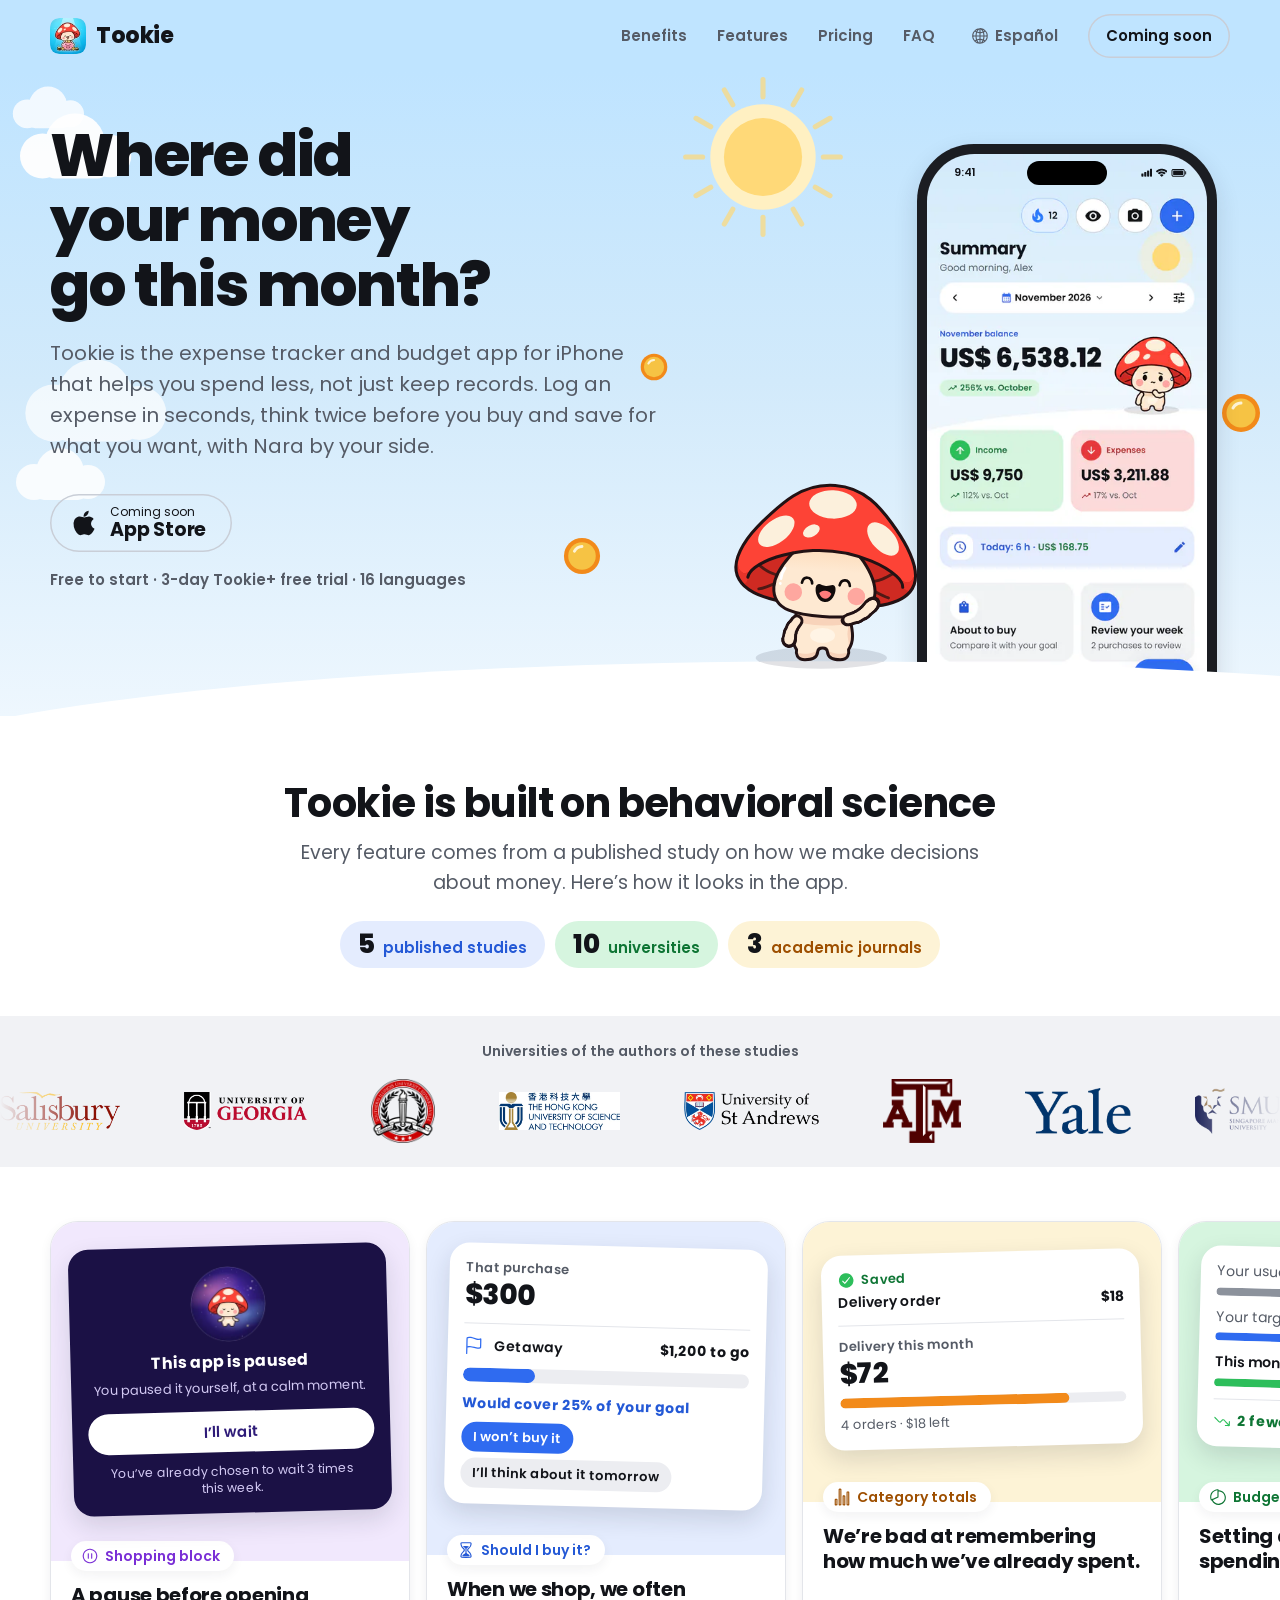
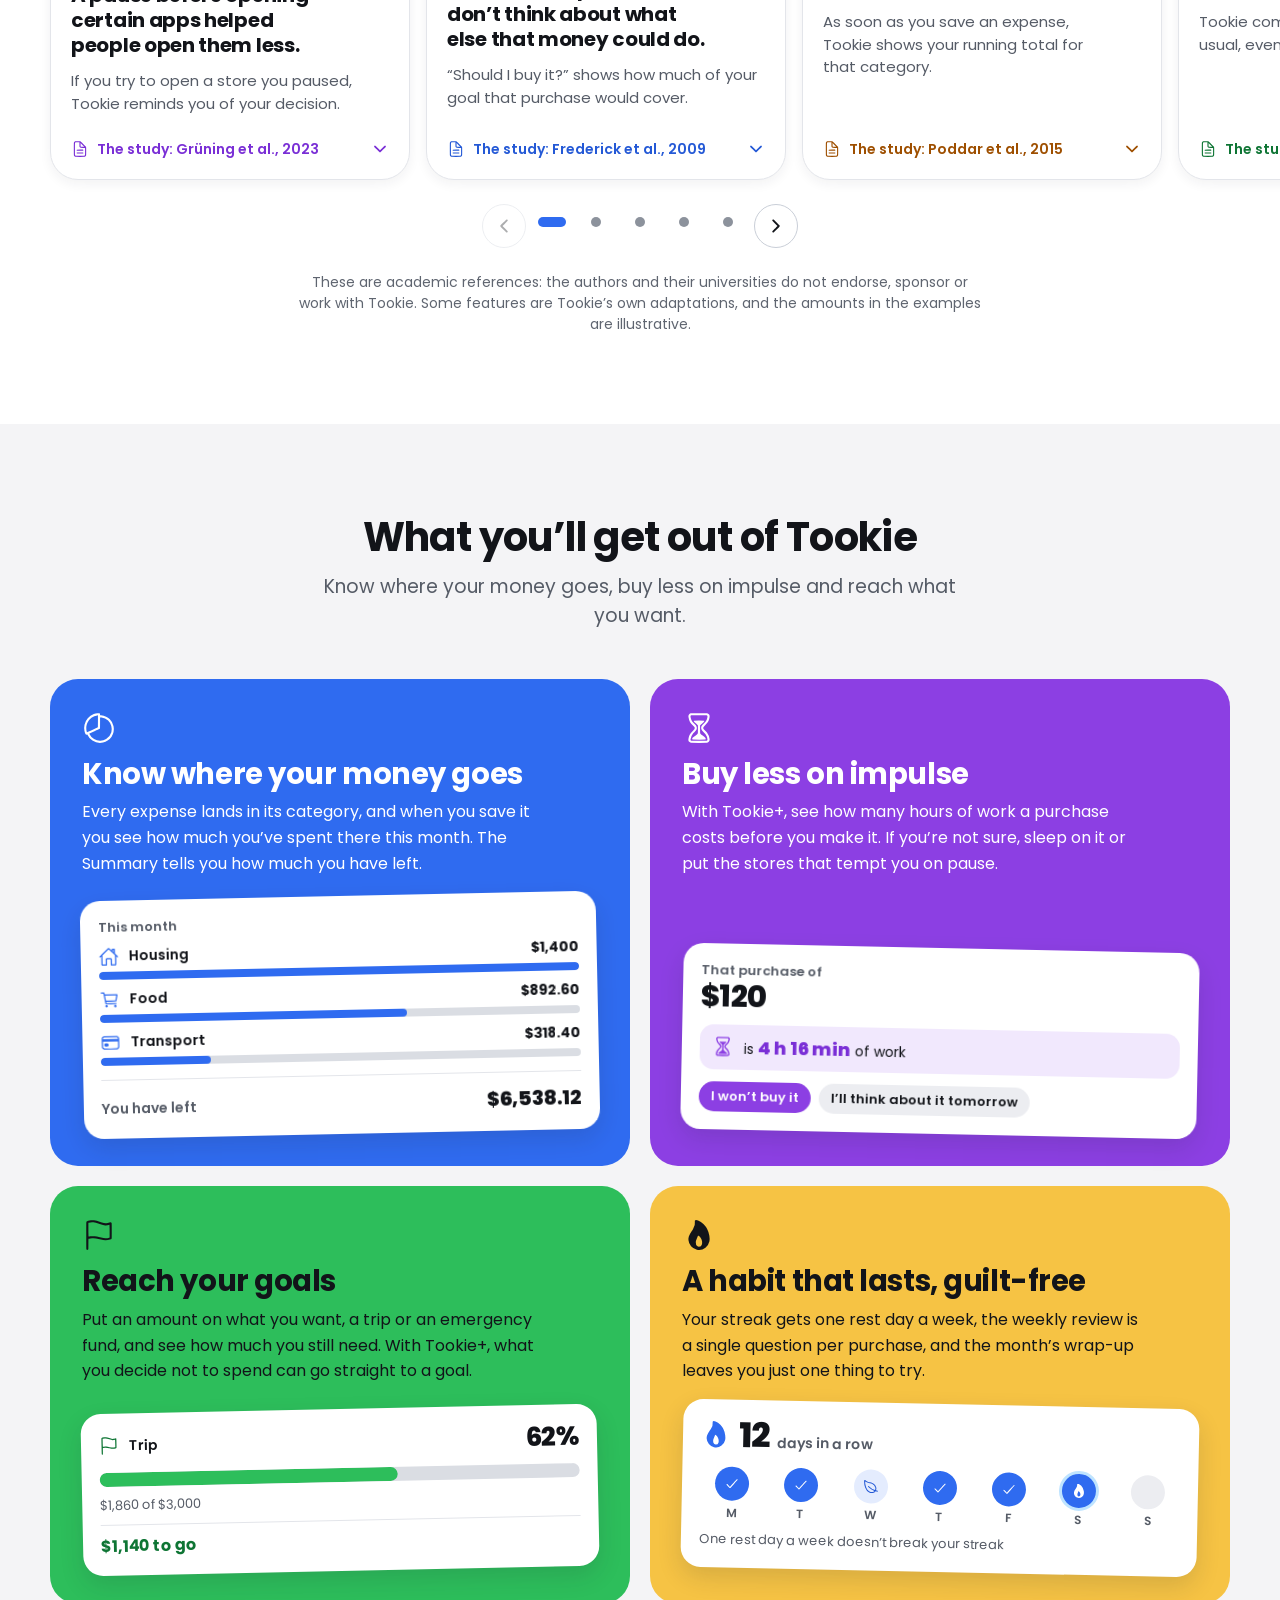
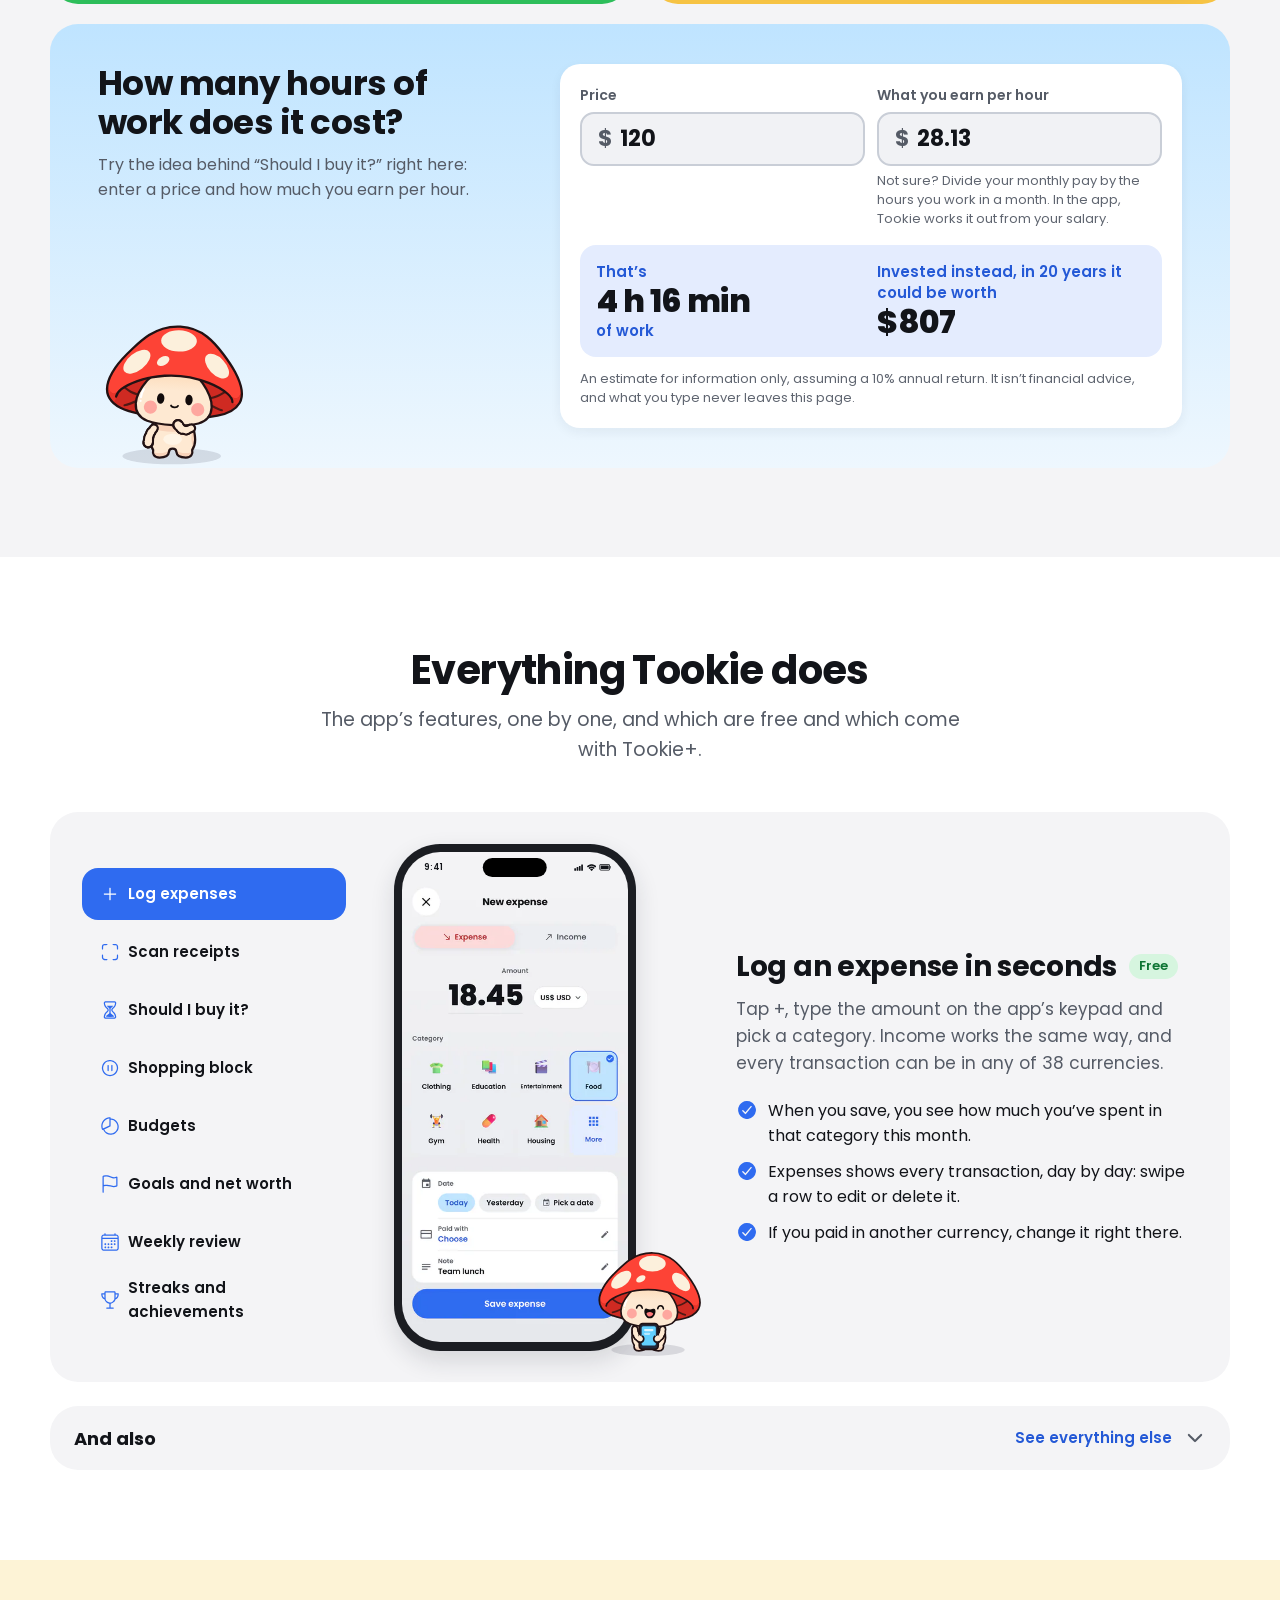
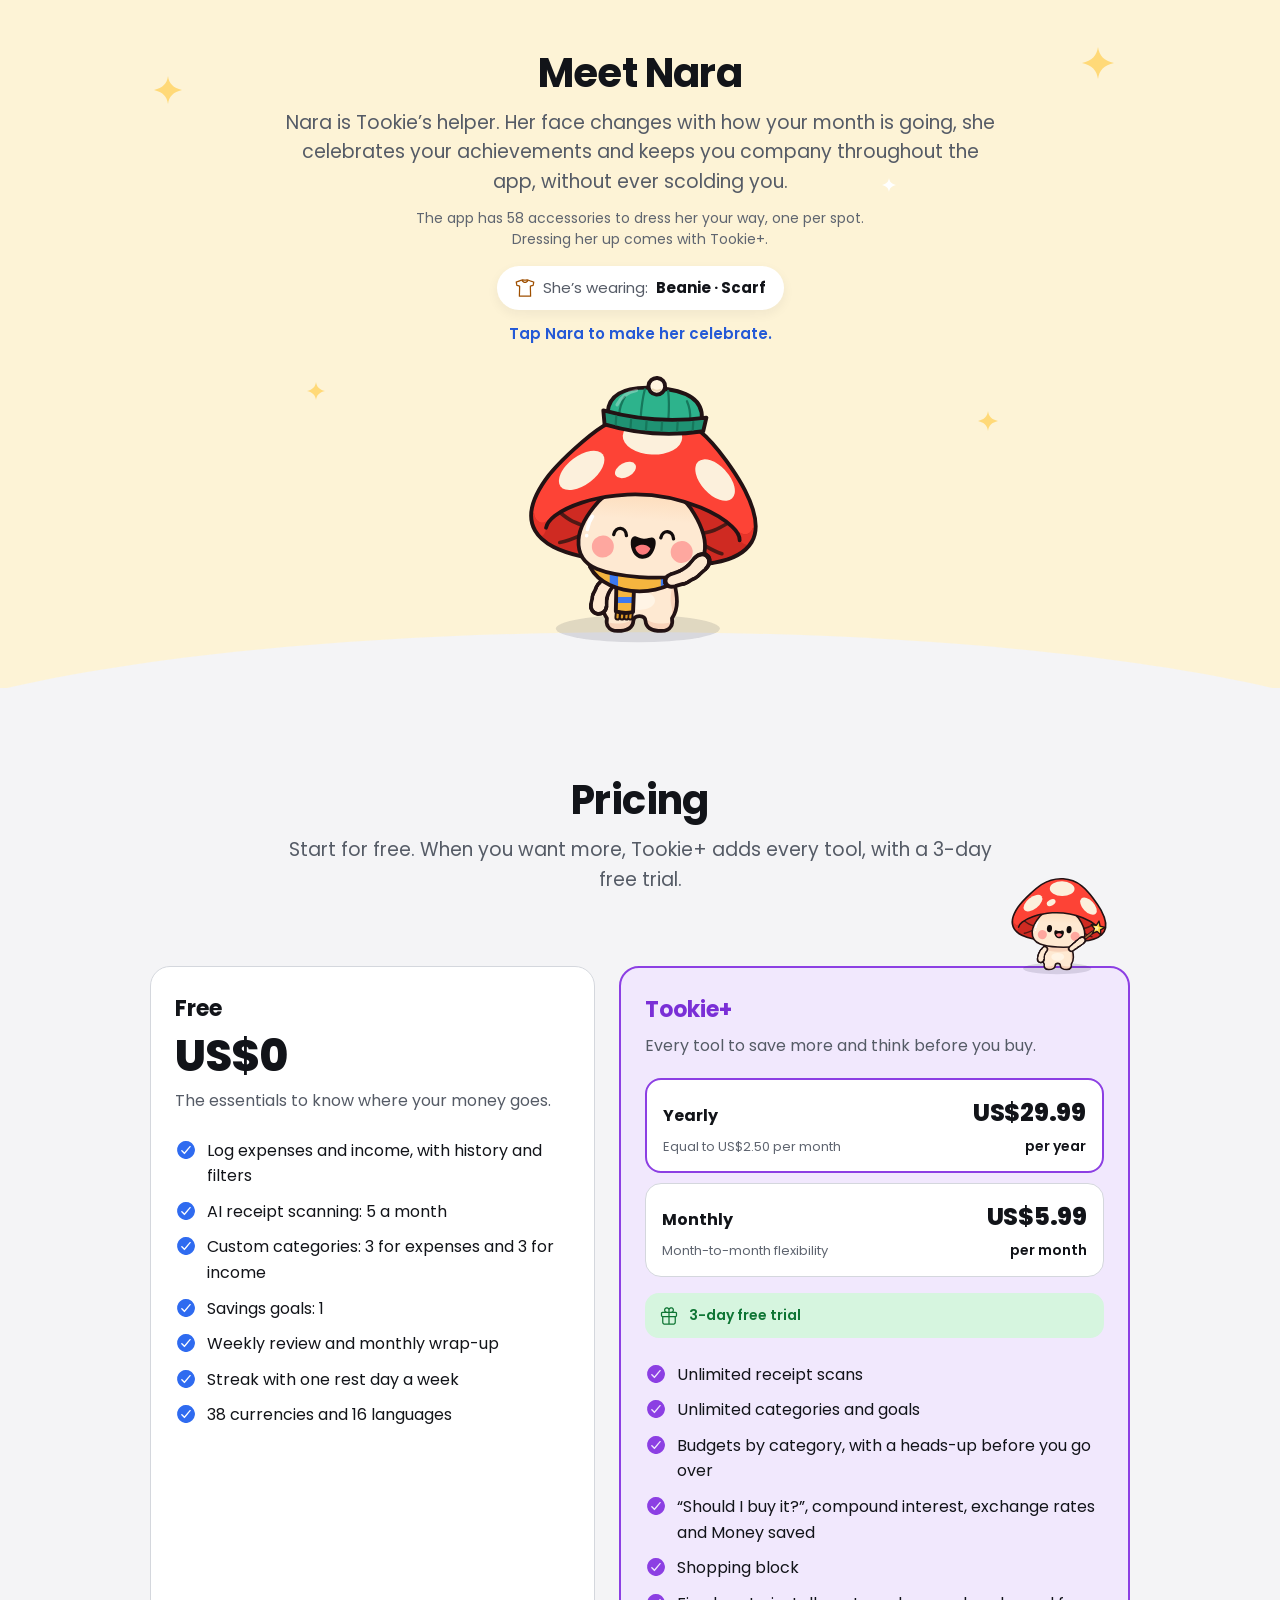
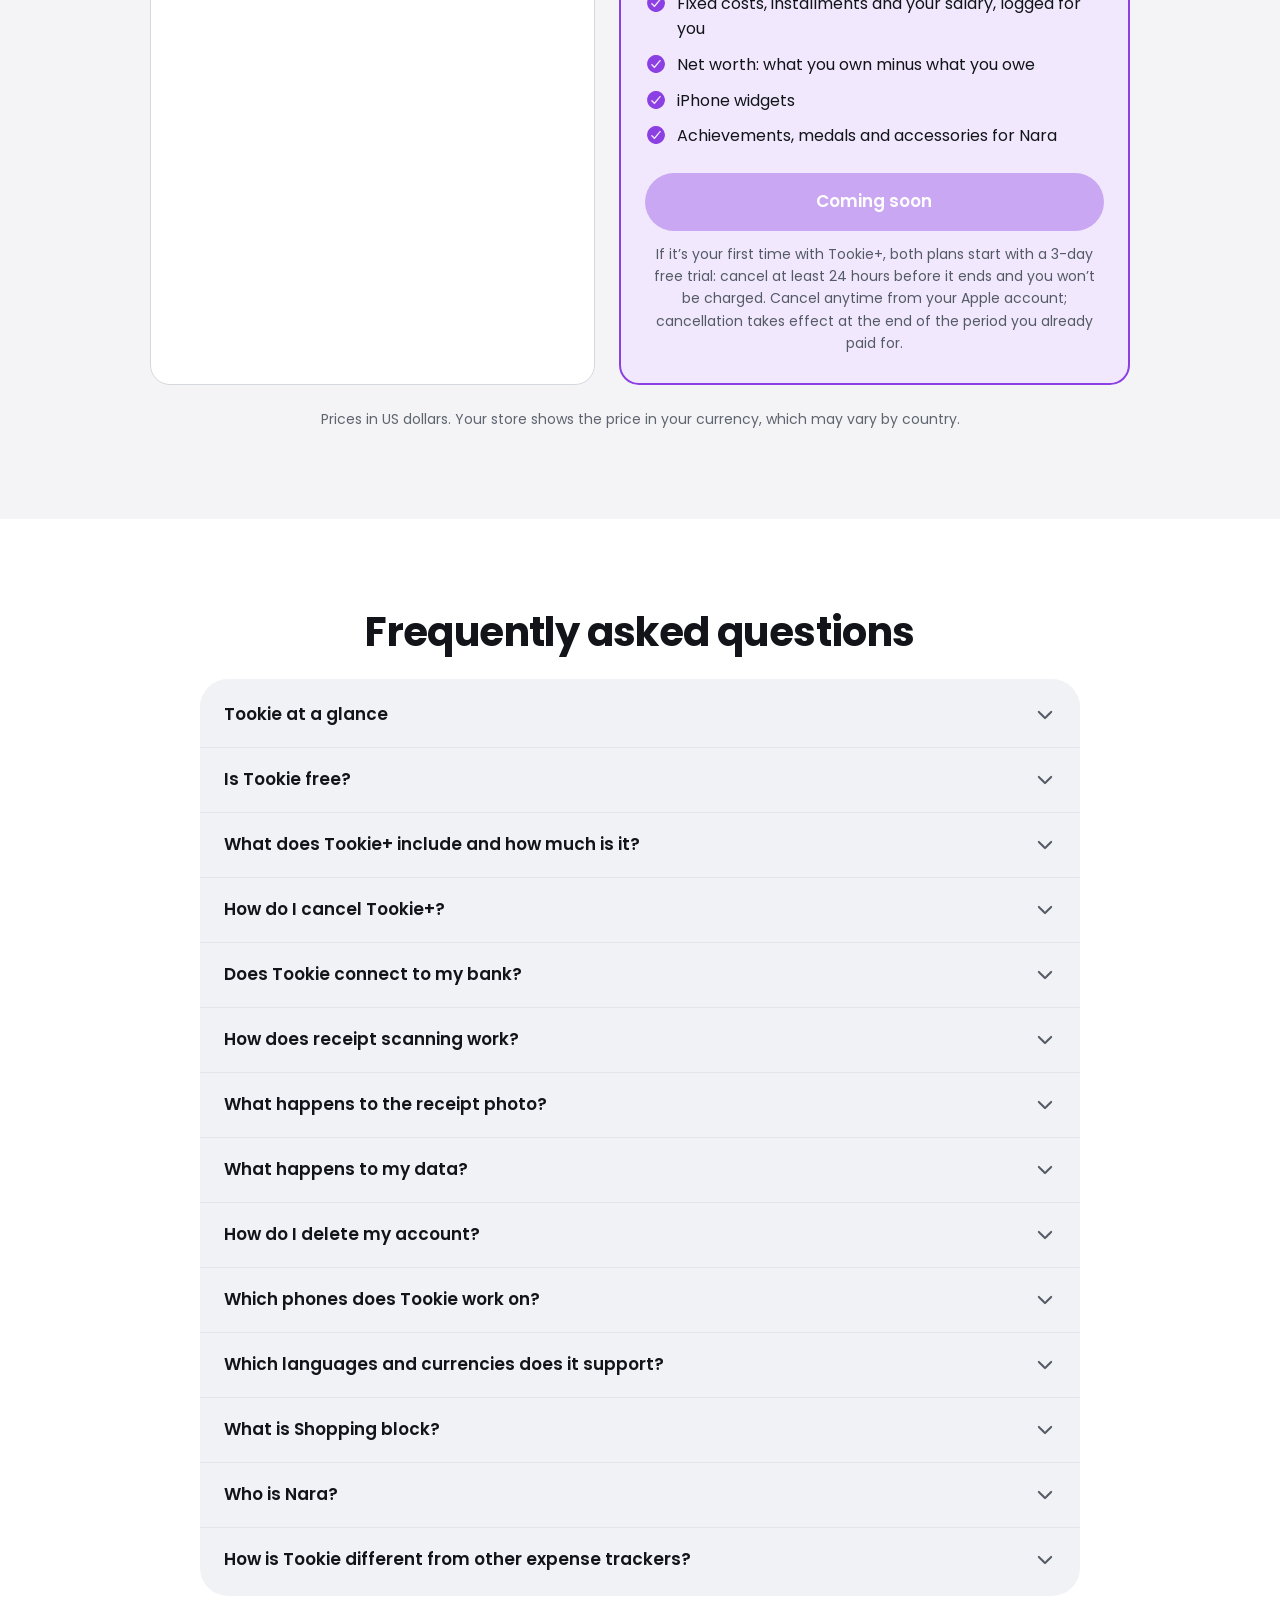
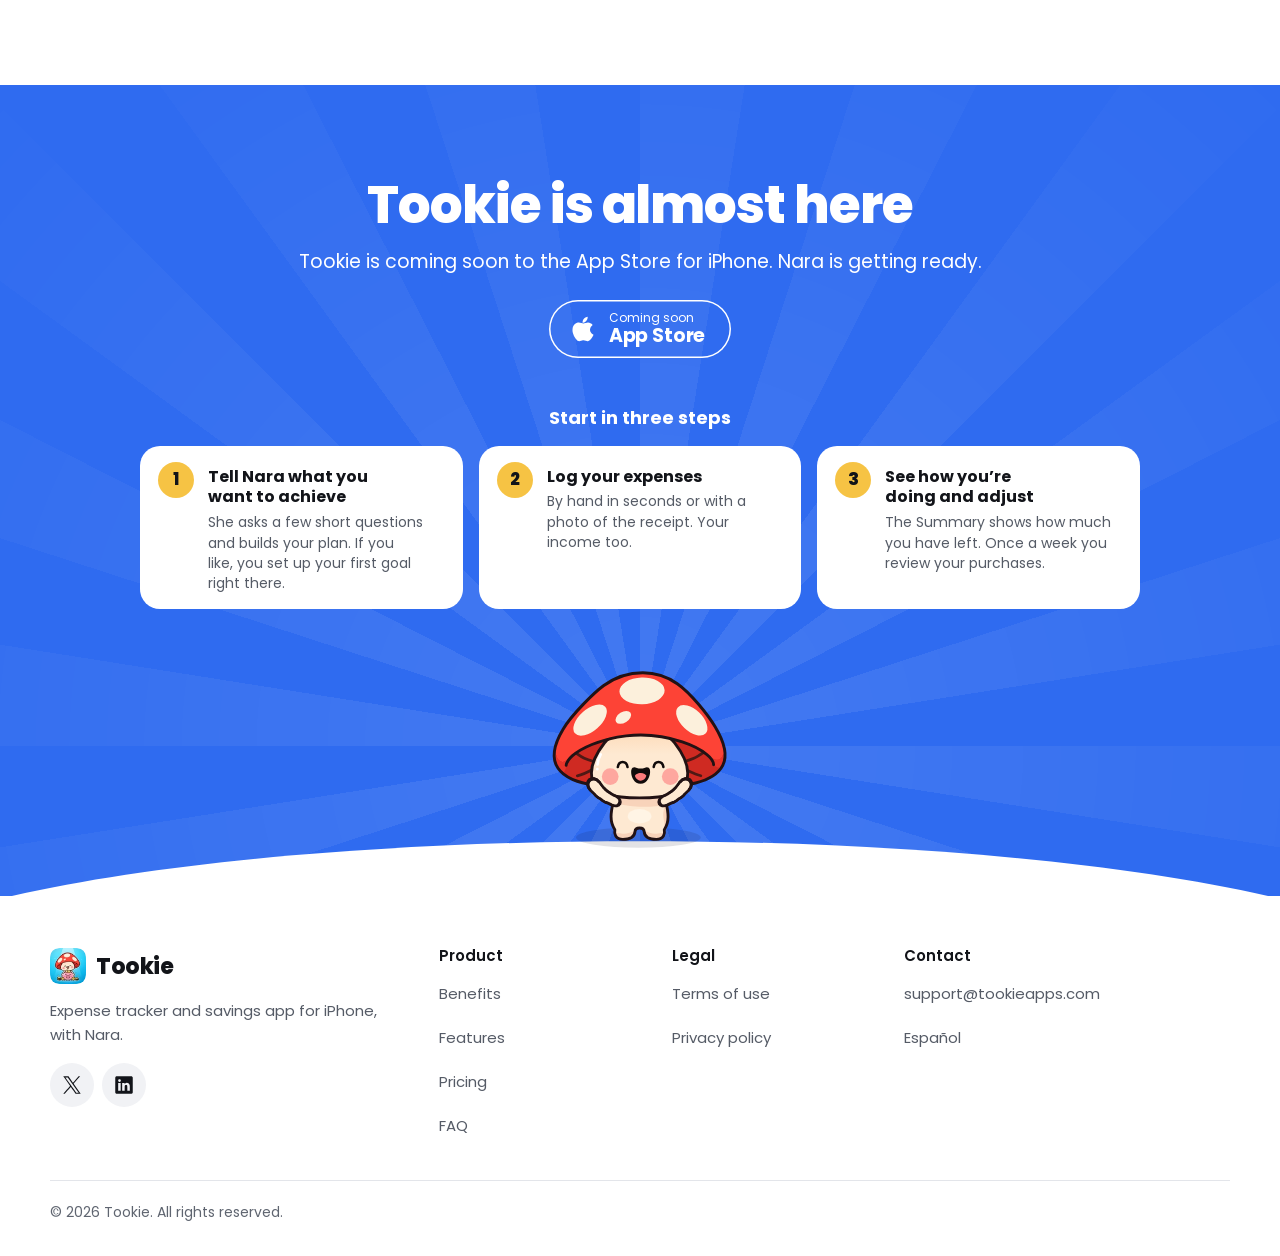
==== commit 44d1f4d0: ""And also" con margen a los costados La lista de "Y además" (y la tira de logos) recuperan el margen" ====
--- a/index.html
+++ b/index.html
@@ -43,7 +43,7 @@
 
 <link rel="preload" href="assets/fuentes/poppins-400.woff" as="font" type="font/woff" crossorigin>
 <link rel="preload" href="assets/fuentes/poppins-800.woff" as="font" type="font/woff" crossorigin>
-<link rel="stylesheet" href="assets/sitio.d26906bef4.css">
+<link rel="stylesheet" href="assets/sitio.7c415b1ab0.css">
 <script>(function(d,w){var c=d.documentElement.classList;c.replace('sin-js','con-js');if('IntersectionObserver'in w&&!(w.matchMedia&&w.matchMedia('(prefers-reduced-motion: reduce)').matches)){c.add('anima');setTimeout(function(){if(!w.tookieListo)c.remove('anima')},4000)}})(document,window)</script>
 <script src="assets/sitio.js?v=386328d8" defer></script>
 <script type="application/ld+json">{"@context":"https://schema.org","@graph":[{"@type":"Organization","@id":"https://tookieapps.com/#organizacion","name":"Tookie","url":"https://tookieapps.com/","logo":{"@type":"ImageObject","url":"https://tookieapps.com/assets/imagenes/icono-app.png","width":512,"height":512},"image":"https://tookieapps.com/assets/imagenes/icono-app.png","description":"Expense tracker and budget app for iPhone: log spending in seconds, scan receipts and think twice before you buy.","email":"support@tookieapps.com","contactPoint":{"@type":"ContactPoint","contactType":"customer support","email":"support@tookieapps.com","availableLanguage":["en","es"]},"sameAs":["https://x.com/tookieapp","https://www.linkedin.com/company/tookieapp"]},{"@type":"WebSite","@id":"https://tookieapps.com/#sitio","name":"Tookie","alternateName":["Tookie app"],"url":"https://tookieapps.com/","inLanguage":["es","en"],"publisher":{"@id":"https://tookieapps.com/#organizacion"},"description":"Track your spending, set budgets and save for your goals with Tookie. Scan receipts with AI and pause before impulse buys. Free to start."},{"@type":"WebPage","@id":"https://tookieapps.com/#pagina","url":"https://tookieapps.com/","name":"Tookie: expense tracker & budget app for iPhone","description":"Track your spending, set budgets and save for your goals with Tookie. Scan receipts with AI and pause before impulse buys. Free to start.","inLanguage":"en","isPartOf":{"@id":"https://tookieapps.com/#sitio"},"about":{"@id":"https://tookieapps.com/#app"},"mainEntity":{"@id":"https://tookieapps.com/#app"},"publisher":{"@id":"https://tookieapps.com/#organizacion"},"primaryImageOfPage":{"@type":"ImageObject","url":"https://tookieapps.com/assets/imagenes/og-en.png","width":1200,"height":630},"citation":[{"@type":"ScholarlyArticle","name":"Imperfect Recall: The Impact of Composite Spending Information Disclosure on Credit Card Spending","author":[{"@type":"Person","name":"Amit Poddar"},{"@type":"Person","name":"Cameron M. Ellis"},{"@type":"Person","name":"Timucin Ozcan"}],"datePublished":"2015","isPartOf":{"@type":"Periodical","name":"Journal of Consumer Policy"},"url":"https://doi.org/10.1007/s10603-014-9279-8","identifier":{"@type":"PropertyValue","propertyID":"DOI","value":"10.1007/s10603-014-9279-8"}},{"@type":"ScholarlyArticle","name":"Effects of Payment Mechanism on Spending Behavior: The Role of Rehearsal and Immediacy of Payments","author":[{"@type":"Person","name":"Dilip Soman"}],"datePublished":"2001","isPartOf":{"@type":"Periodical","name":"Journal of Consumer Research"},"url":"https://doi.org/10.1086/319621","identifier":{"@type":"PropertyValue","propertyID":"DOI","value":"10.1086/319621"}},{"@type":"ScholarlyArticle","name":"The Influence of Budgets on Consumer Spending","author":[{"@type":"Person","name":"Marcel F. Lukas"},{"@type":"Person","name":"Ray Charles “Chuck” Howard"}],"datePublished":"2023","isPartOf":{"@type":"Periodical","name":"Journal of Consumer Research"},"url":"https://doi.org/10.1093/jcr/ucac024","identifier":{"@type":"PropertyValue","propertyID":"DOI","value":"10.1093/jcr/ucac024"}},{"@type":"ScholarlyArticle","name":"Opportunity Cost Neglect","author":[{"@type":"Person","name":"Shane Frederick"},{"@type":"Person","name":"Nathan Novemsky"},{"@type":"Person","name":"Jing Wang"},{"@type":"Person","name":"Ravi Dhar"},{"@type":"Person","name":"Stephen Nowlis"}],"datePublished":"2009","isPartOf":{"@type":"Periodical","name":"Journal of Consumer Research"},"url":"https://doi.org/10.1086/599764","identifier":{"@type":"PropertyValue","propertyID":"DOI","value":"10.1086/599764"}},{"@type":"ScholarlyArticle","name":"Directing smartphone use through the self-nudge app one sec","author":[{"@type":"Person","name":"David J. Grüning"},{"@type":"Person","name":"Frederik Riedel"},{"@type":"Person","name":"Philipp Lorenz-Spreen"}],"datePublished":"2023","isPartOf":{"@type":"Periodical","name":"Proceedings of the National Academy of Sciences (PNAS)"},"url":"https://doi.org/10.1073/pnas.2213114120","identifier":{"@type":"PropertyValue","propertyID":"DOI","value":"10.1073/pnas.2213114120"}}]},{"@type":"MobileApplication","@id":"https://tookieapps.com/#app","name":"Tookie","alternateName":["Tookie app"],"description":"Tookie is a personal finance app for iPhone that helps you track your spending and save money. On the free plan you log expenses and income by hand or with a photo of the receipt, which AI reads for you, and set up your first savings goal. With Tookie+, the paid plan, you add budgets by category, “Should I buy it?” (how many hours of work a purchase costs you), Shopping block, fixed costs and installments that log themselves, and your net worth. Its features are inspired by behavioral science studies, and Nara, the app’s helper, keeps you company along the way.","url":"https://tookieapps.com/","operatingSystem":"iOS","applicationCategory":"FinanceApplication","applicationSubCategory":"Personal finance: expense tracking, budgeting and saving","image":"https://tookieapps.com/assets/imagenes/icono-app.png","isAccessibleForFree":true,"offers":[{"@type":"Offer","name":"Free","description":"The essentials to know where your money goes.","price":0,"priceCurrency":"USD","category":"free","seller":{"@id":"https://tookieapps.com/#organizacion"}},{"@type":"Offer","name":"Tookie+ · Monthly","price":5.99,"priceCurrency":"USD","category":"subscription","priceSpecification":{"@type":"UnitPriceSpecification","price":5.99,"priceCurrency":"USD","billingDuration":"P1M","unitCode":"MON","referenceQuantity":{"@type":"QuantitativeValue","value":1,"unitCode":"MON"}},"seller":{"@id":"https://tookieapps.com/#organizacion"},"description":"Month-to-month flexibility. 3-day free trial for new subscribers","validFrom":"2026-11-16"},{"@type":"Offer","name":"Tookie+ · Yearly","price":29.99,"priceCurrency":"USD","category":"subscription","priceSpecification":{"@type":"UnitPriceSpecification","price":29.99,"priceCurrency":"USD","billingDuration":"P1Y","unitCode":"ANN","referenceQuantity":{"@type":"QuantitativeValue","value":1,"unitCode":"ANN"}},"seller":{"@id":"https://tookieapps.com/#organizacion"},"description":"Equal to US$2.50 per month. 3-day free trial for new subscribers","validFrom":"2026-11-16"}],"author":{"@id":"https://tookieapps.com/#organizacion"},"publisher":{"@id":"https://tookieapps.com/#organizacion"},"screenshot":[{"@type":"ImageObject","url":"https://tookieapps.com/assets/imagenes/capturas/en/Resumen.webp","contentUrl":"https://tookieapps.com/assets/imagenes/capturas/en/Resumen.webp","caption":"Tookie home screen: the month’s balance with income and expenses, and Nara next to the amount.","width":780,"height":1695},{"@type":"ImageObject","url":"https://tookieapps.com/assets/imagenes/capturas/en/AgregarGasto.webp","contentUrl":"https://tookieapps.com/assets/imagenes/capturas/en/AgregarGasto.webp","caption":"Tookie’s “New expense” screen: choose expense or income, the category, the amount and the number pad.","width":780,"height":1695},{"@type":"ImageObject","url":"https://tookieapps.com/assets/imagenes/capturas/en/ScanTicketResultado.webp","contentUrl":"https://tookieapps.com/assets/imagenes/capturas/en/ScanTicketResultado.webp","caption":"Tookie reading a grocery receipt: Nara with a magnifying glass, and the total, store, date and category found.","width":780,"height":1695},{"@type":"ImageObject","url":"https://tookieapps.com/assets/imagenes/capturas/en/LoComproLleno.webp","contentUrl":"https://tookieapps.com/assets/imagenes/capturas/en/LoComproLleno.webp","caption":"Tookie’s “Should I buy it?” screen: a US$120 purchase equals 4 h 16 min of work, with the “I won’t buy it”, “Yes, log it” and “I’ll think about it tomorrow” buttons.","width":780,"height":1695},{"@type":"ImageObject","url":"https://tookieapps.com/assets/imagenes/capturas/en/BloqueoComprasActivo.webp","contentUrl":"https://tookieapps.com/assets/imagenes/capturas/en/BloqueoComprasActivo.webp","caption":"Tookie’s Shopping block screen with the block on, three stores blocked and how many times the person chose to wait.","width":780,"height":1695},{"@type":"ImageObject","url":"https://tookieapps.com/assets/imagenes/capturas/en/PresupuestosObjetivos.webp","contentUrl":"https://tookieapps.com/assets/imagenes/capturas/en/PresupuestosObjetivos.webp","caption":"Tookie’s Budgets screen: spending for the month, a ring showing 89% used and categories compared with the usual.","width":780,"height":1695},{"@type":"ImageObject","url":"https://tookieapps.com/assets/imagenes/capturas/en/Metas.webp","contentUrl":"https://tookieapps.com/assets/imagenes/capturas/en/Metas.webp","caption":"Tookie’s Goals screen with two goals in progress, each with its percentage, and Nara holding a coin next to a piggy bank.","width":780,"height":1695},{"@type":"ImageObject","url":"https://tookieapps.com/assets/imagenes/capturas/en/RevisionSemanal.webp","contentUrl":"https://tookieapps.com/assets/imagenes/capturas/en/RevisionSemanal.webp","caption":"Tookie’s weekly review: a dinner with friends and the question “If you could choose again, would you make this purchase again?”, with Yes, I’m not sure and No.","width":780,"height":1695},{"@type":"ImageObject","url":"https://tookieapps.com/assets/imagenes/capturas/en/Logros.webp","contentUrl":"https://tookieapps.com/assets/imagenes/capturas/en/Logros.webp","caption":"Tookie’s achievements screen: the medal collection, the next achievement and Nara celebrating.","width":780,"height":1695}],"inLanguage":["es","es-419","en-US","en-GB","pt-BR","fr","de","it","nl","pl","sv","no","da","tr","zh-Hans","ja","ko"],"featureList":["Log an expense in seconds","Scan receipts with AI","Before you buy, see what it really costs","Put the stores that tempt you on pause","Budgets that warn you ahead of time","Savings goals and net worth","Weekly review and monthly wrap-up","Streaks, achievements and accessories for Nara","iPhone widgets","16 languages","38 currencies","Hide balances","Fixed costs and installments","Compound interest and exchange rates","Your expected paycheck","Reminders from Nara","Weather on your Summary","Tookie tour"]},{"@type":"FAQPage","@id":"https://tookieapps.com/#preguntas","url":"https://tookieapps.com/#preguntas","name":"Frequently asked questions","inLanguage":"en","isPartOf":{"@id":"https://tookieapps.com/#pagina"},"mainEntity":[{"@type":"Question","name":"Is Tookie free?","acceptedAnswer":{"@type":"Answer","text":"Yes, Tookie is free to start. On the free plan you log expenses and income, use your history and filters, scan 5 receipts a month and set up your first savings goal. Tookie+ is the paid plan, with the rest of the tools."}},{"@type":"Question","name":"What does Tookie+ include and how much is it?","acceptedAnswer":{"@type":"Answer","text":"Tookie+ costs US$29.99 a year or US$5.99 a month. If it’s your first time with Tookie+, both plans start with a 3-day free trial. It adds unlimited scans, budgets, “Should I buy it?”, Shopping block, fixed costs and installments, your net worth, unlimited goals and categories, iPhone widgets, and achievements and accessories for Nara. Your store shows the price in your currency."}},{"@type":"Question","name":"How do I cancel Tookie+?","acceptedAnswer":{"@type":"Answer","text":"You can cancel anytime from the store where you bought it. On iPhone: Settings → your name → Subscriptions, or “Manage subscription” inside Tookie. Cancellation takes effect at the end of the period you already paid for, and if you cancel at least 24 hours before the free trial ends, you won’t be charged."}},{"@type":"Question","name":"Does Tookie connect to my bank?","acceptedAnswer":{"@type":"Answer","text":"No. Tookie doesn’t connect to your bank, your cards or digital wallets, and it never asks for their passwords. You add every transaction yourself: by hand, in seconds, or with a photo of the receipt."}},{"@type":"Question","name":"How does receipt scanning work?","acceptedAnswer":{"@type":"Answer","text":"You snap the receipt, or pick a screenshot of an online purchase from your gallery, and AI reads the store, the amount, the date and the category. Before saving you check every detail and can change it; if the receipt has no readable date, today’s date is used. The free plan includes 5 scans a month, and Tookie+ has no limit."}},{"@type":"Question","name":"What happens to the receipt photo?","acceptedAnswer":{"@type":"Answer","text":"The photo is only used to read the receipt and \u003cstrong>is not stored\u003c/strong>, either in your account or on Tookie’s servers. It travels encrypted to Tookie’s server, which passes it to OpenAI to read it: if the receipt shows your personal details, such as your name, OpenAI can see them. What’s kept is the expense you confirm and a record of the scan with what was read, without the photo. The details are in the \u003ca href=\"https://tookieapps.com/privacidad.html#en\">Privacy policy\u003c/a>."}},{"@type":"Question","name":"What happens to my data?","acceptedAnswer":{"@type":"Answer","text":"Your data is stored so the app works and it’s there when you sign in again, including from another phone. Tookie doesn’t sell your data, doesn’t show ads and doesn’t track you across other apps or websites. Everything travels encrypted, and one account can’t read another’s data. More in the \u003ca href=\"https://tookieapps.com/privacidad.html#en\">Privacy policy\u003c/a>."}},{"@type":"Question","name":"How do I delete my account?","acceptedAnswer":{"@type":"Answer","text":"In the app, go to Profile → Delete account. It’s permanent: your account and your data are erased. Deleting your account doesn’t cancel a subscription, so if you pay for Tookie+, cancel it in the store first."}},{"@type":"Question","name":"Which phones does Tookie work on?","acceptedAnswer":{"@type":"Answer","text":"Tookie is an iPhone app, and you get it from the App Store."}},{"@type":"Question","name":"Which languages and currencies does it support?","acceptedAnswer":{"@type":"Answer","text":"Tookie is available in 16 languages: Spanish, US and UK English, Portuguese, French, German, Italian, Dutch, Polish, Swedish, Norwegian, Danish, Turkish, Simplified Chinese, Japanese and Korean. Each expense keeps its own currency, out of 38, and totals are converted to your main currency."}},{"@type":"Question","name":"What is Shopping block?","acceptedAnswer":{"@type":"Answer","text":"It’s a Tookie+ feature that puts the shopping apps you choose on pause. If you try to open one, a Tookie screen appears with a single button, “I’ll wait”, and to open it again you have to change your decision in Tookie. It uses Apple’s Screen Time, and Tookie never sees which apps you have. It depends on your iPhone’s permissions and may not be available on every device."}},{"@type":"Question","name":"Who is Nara?","acceptedAnswer":{"@type":"Answer","text":"Nara is Tookie’s helper. She keeps you company throughout the app, her face changes with how your month is going, she celebrates your achievements and she walks you through it in the Tookie tour. With Tookie+ you can dress her up: 16 accessories are ready to wear and the rest you earn with achievements."}},{"@type":"Question","name":"How is Tookie different from other expense trackers?","acceptedAnswer":{"@type":"Answer","text":"Tookie is designed to help you spend less, not just to keep records. Before you buy, it shows how many hours of work something costs and lets you put the stores that tempt you on pause; its features are inspired by behavioral science studies; it doesn’t connect to your bank, so you decide what goes in; and it doesn’t scold you: your streak gets a rest day and Nara keeps you company."}}]}]}</script>
--- a/assets/sitio.7c415b1ab0.css
+++ b/assets/sitio.7c415b1ab0.css
@@ -0,0 +1,1552 @@
+/* Tookie · estilos del sitio (fuente: web/estilos/sitio.css) */
+@font-face { font-family: 'Poppins'; font-style: normal; font-weight: 400; font-display: swap; src: url('fuentes/poppins-400.woff') format('woff'); }
+@font-face { font-family: 'Poppins'; font-style: normal; font-weight: 600; font-display: swap; src: url('fuentes/poppins-600.woff') format('woff'); }
+@font-face { font-family: 'Poppins'; font-style: normal; font-weight: 700; font-display: swap; src: url('fuentes/poppins-700.woff') format('woff'); }
+@font-face { font-family: 'Poppins'; font-style: normal; font-weight: 800; font-display: swap; src: url('fuentes/poppins-800.woff') format('woff'); }
+:root {
+color-scheme: light;
+--fondo: #F4F4F6;
+--fondo-abajo: #E6E7EB;
+--colina: #FFFFFF;
+--colina-pasarela: #FBFBFC;
+--superficie: #FFFFFF;
+--superficie-suave: #F1F2F5;
+--superficie-hundida: #ECEDF1;
+--borde: #E3E5EA;
+--borde-control: #C9CED7;
+--borde-plan: #D4D7DD;
+--pista: #DADDE3;
+--tinta: #121419;
+--tinta-suave: #555B66;
+--tinta-tenue: #5F6570;
+--tinta-apagada: #8C929C;
+--blanco: #FFFFFF;
+--primario: #2F6BF0;
+--primario-texto: #2459D6;
+--primario-borde: #1D52C9;
+--primario-suave: #E4ECFE;
+--seleccion: #BFE4FF;
+--premium: #8C3FE3;
+--premium-texto: #7A2FD6;
+--premium-oscuro: #6A23C4;
+--premium-suave: #F1E8FD;
+--premium-apagado: #C9A7F2;
+--positivo: #2DBE5B;
+--positivo-texto: #0E7534;
+--positivo-suave: #D6F5DF;
+--negativo: #E5383B;
+--negativo-texto: #B32528;
+--negativo-suave: #FBDADA;
+--atencion: #F28A1A;
+--atencion-texto: #9E4F00;
+--logro: #F6C344;
+--logro-suave: #FDF3D6;
+--cielo-arriba: #BFE4FF;
+--cielo-medio: #D2EAFB;
+--cielo-abajo: #EEF7FE;
+--sol: #FFD978;
+--sol-halo: #FFF0C2;
+--nube: #FFFFFF;
+--velo-claro: rgba(255, 255, 255, 0.1);
+--telefono-marco: #1B1D22;
+--bloqueo-noche: #1B1145;
+--bloqueo-texto-suave: #D4CBF5;
+--bloqueo-boton-texto: #2E1B78;
+--sombra-suave: 0 4px 12px rgba(27, 32, 48, 0.06);
+--sombra-flotante: 0 10px 24px rgba(27, 32, 48, 0.14);
+--radio-chico: 10px;
+--radio-control: 14px;
+--radio-mosaico: 16px;
+--radio-tarjeta: 20px;
+--radio-hoja: 28px;
+--radio-pildora: 999px;
+--e-xs: 4px;
+--e-s: 8px;
+--e-m: 12px;
+--e-l: 16px;
+--e-xl: 20px;
+--e-xxl: 24px;
+--e-xxxl: 32px;
+--e-enorme: 48px;
+--toque-minimo: 44px;
+--toque-boton: 54px;
+--mov-rapido: 160ms;
+--mov-normal: 240ms;
+--mov-entrada: cubic-bezier(0.2, 0.8, 0.2, 1);
+--escala-toque: 0.96;
+--fuente: 'Poppins', system-ui, -apple-system, 'Segoe UI', Roboto, Arial, sans-serif;
+--contenedor: 1180px;
+--gutter: 20px;
+--encabezado-alto: 64px;
+--seccion-espacio: clamp(56px, 7vw, 96px);
+--colina-alto: clamp(46px, 6vw, 92px);
+--nara-piso: 0.9157;
+--nara-proporcion: 1.1400;
+}
+@media (min-width: 768px) {
+:root { --gutter: 32px; }
+}
+@media (min-width: 900px) {
+:root { --encabezado-alto: 72px; --toque-boton: 58px; }
+}
+*, *::before, *::after { box-sizing: border-box; }
+html {
+-webkit-text-size-adjust: 100%;
+text-size-adjust: 100%;
+scroll-padding-top: calc(var(--encabezado-alto) + 16px);
+}
+body {
+margin: 0;
+min-width: 320px;
+font-family: var(--fuente);
+font-size: 16px;
+line-height: 1.6;
+color: var(--tinta);
+background: var(--superficie);
+-webkit-font-smoothing: antialiased;
+-moz-osx-font-smoothing: grayscale;
+overflow-x: hidden;
+}
+h1, h2, h3, h4, p, ul, ol, dl, dd, figure, blockquote { margin: 0; }
+h1, h2, h3, h4 { font-weight: 700; color: var(--tinta); text-wrap: balance; }
+p { text-wrap: pretty; }
+:where(ul[class], ol[class]), .nav ul, .pie__columna ul { list-style: none; padding: 0; }
+img { display: block; max-width: 100%; height: auto; }
+button, input { font: inherit; color: inherit; }
+cite { font-style: normal; }
+a { color: var(--primario-texto); text-decoration-thickness: 1px; text-underline-offset: 0.18em; }
+a:hover { text-decoration-thickness: 2px; }
+:focus-visible { outline: 3px solid var(--primario); outline-offset: 3px; }
+main:focus { outline: none; }
+@media (prefers-reduced-motion: no-preference) {
+html:focus-within { scroll-behavior: smooth; }
+}
+[hidden] { display: none !important; }
+.sin-js .solo-js { display: none !important; }
+.solo-lector {
+position: absolute !important;
+width: 1px; height: 1px;
+margin: -1px; padding: 0;
+overflow: hidden;
+clip: rect(0 0 0 0);
+white-space: nowrap;
+border: 0;
+}
+.icono { display: inline-block; width: 20px; height: 20px; flex: none; vertical-align: middle; }
+.saltar {
+position: absolute;
+left: var(--gutter);
+top: -100px;
+z-index: 100;
+padding: 12px 20px;
+border-radius: var(--radio-pildora);
+background: var(--tinta);
+color: var(--blanco);
+font-weight: 600;
+text-decoration: none;
+}
+.saltar:focus { top: 12px; }
+.contenedor {
+width: 100%;
+max-width: calc(var(--contenedor) + 2 * var(--gutter));
+margin-inline: auto;
+padding-inline: var(--gutter);
+}
+.titulo-seccion {
+font-size: clamp(27px, 4vw, 40px);
+line-height: 1.15;
+letter-spacing: -0.015em;
+}
+.bajada {
+margin-top: var(--e-m);
+max-width: 60ch;
+font-size: clamp(17px, 1.5vw, 19px);
+line-height: 1.55;
+color: var(--tinta-suave);
+}
+.nota { font-size: 14px; line-height: 1.5; color: var(--tinta-tenue); }
+.boton {
+display: inline-flex;
+align-items: center;
+justify-content: center;
+gap: var(--e-s);
+min-height: var(--toque-boton);
+padding: 0 28px;
+border: 0;
+border-radius: var(--radio-pildora);
+font-weight: 600;
+font-size: 16px;
+line-height: 1.2;
+text-align: center;
+text-decoration: none;
+cursor: pointer;
+transition: transform var(--mov-rapido) ease, background-color var(--mov-rapido) ease;
+}
+.boton:active { transform: scale(var(--escala-toque)); }
+.boton .icono { width: 20px; height: 20px; }
+.boton--primario { background: var(--primario); color: var(--blanco); }
+.boton--primario:hover { background: var(--primario-borde); transform: translateY(-2px); }
+.boton--secundario { background: var(--superficie); color: var(--tinta); box-shadow: inset 0 0 0 1.5px var(--borde-control); }
+.boton--secundario:hover { background: var(--superficie-suave); }
+.boton--plus { background: var(--premium); color: var(--blanco); }
+.boton--plus:hover { background: var(--premium-oscuro); }
+.boton--chico { min-height: var(--toque-minimo); padding: 0 18px; font-size: 15px; }
+.boton--pronto { background: transparent; color: var(--tinta); box-shadow: inset 0 0 0 1.5px var(--borde-control); cursor: default; }
+.boton--apagado { background: var(--premium-apagado); color: var(--blanco); cursor: default; }
+.boton--apagado:hover { background: var(--premium-apagado); }
+.boton--pronto:active, .boton--apagado:active { transform: none; }
+@media (min-width: 900px) {
+.boton { font-size: 17px; }
+.boton--chico { font-size: 15px; }
+}
+.tiendas { display: flex; flex-wrap: wrap; gap: var(--e-m); }
+.tiendas--centro { justify-content: center; }
+.tienda {
+display: inline-flex;
+align-items: center;
+gap: var(--e-m);
+min-height: 58px;
+padding: 8px 26px 8px 20px;
+border-radius: var(--radio-pildora);
+background: var(--tinta);
+color: var(--blanco);
+text-decoration: none;
+transition: transform var(--mov-rapido) ease, background-color var(--mov-rapido) ease;
+}
+.tienda:hover { background: #2A2D34;  transform: translateY(-2px); }
+.tienda:active { transform: scale(var(--escala-toque)); }
+.tienda__icono { width: 28px; height: 28px; }
+.tienda--pronto { background: transparent; color: var(--tinta); box-shadow: inset 0 0 0 1.5px var(--borde-control); cursor: default; }
+.tienda--pronto:hover { background: transparent; transform: none; }
+.tienda--pronto:active { transform: none; }
+.tienda__textos { display: grid; line-height: 1.15; text-align: left; }
+.tienda__arriba { font-size: 12px; font-weight: 400; }
+.tienda__abajo { font-size: 19px; font-weight: 700; letter-spacing: -0.01em; }
+@media (max-width: 479px) {
+.tienda { flex: 1 1 150px; gap: 10px; min-height: 54px; padding: 8px 16px 8px 14px; }
+.tienda__icono { width: 24px; height: 24px; }
+.tienda__abajo { font-size: 17px; }
+}
+.chip {
+display: inline-flex;
+align-items: center;
+gap: 6px;
+min-height: var(--toque-minimo);
+padding: 4px 16px;
+border: 1px solid transparent;
+border-radius: var(--radio-pildora);
+background: var(--superficie-hundida);
+color: var(--tinta);
+font-size: 14px;
+font-weight: 600;
+line-height: 1.35;
+cursor: pointer;
+transition: transform var(--mov-rapido) ease, background-color var(--mov-rapido) ease;
+}
+.chip:hover { background: var(--pista); }
+.chip:active { transform: scale(var(--escala-toque)); }
+.chip[aria-pressed="true"] { background: var(--seleccion); color: var(--primario-texto); }
+@media (forced-colors: active) {
+.chip[aria-pressed="true"] { forced-color-adjust: none; background: Highlight; color: HighlightText; }
+}
+.encabezado {
+position: sticky;
+top: 0;
+z-index: 50;
+background: var(--fondo);
+transition: box-shadow var(--mov-normal) ease, background-color var(--mov-normal) ease;
+}
+.encabezado[data-sombra] { box-shadow: 0 1px 0 var(--borde), var(--sombra-suave); }
+.pagina--inicio .encabezado { background: var(--cielo-arriba); }
+.pagina--inicio .encabezado[data-sombra] { background: var(--superficie); }
+.pagina--inicio .encabezado:not([data-sombra]) :is(.nav a, .idioma):hover { background: var(--superficie); }
+.progreso { position: absolute; left: 0; right: 0; top: 100%; height: 3px; overflow: hidden; pointer-events: none; }
+.progreso i { display: block; height: 100%; background: var(--primario); transform: scaleX(0); transform-origin: left center; }
+.sin-js .progreso { display: none; }
+.encabezado__fila { display: flex; align-items: center; gap: var(--e-s); min-height: var(--encabezado-alto); }
+.marca {
+display: inline-flex;
+align-items: center;
+gap: 10px;
+min-height: var(--toque-minimo);
+margin-right: auto;
+color: var(--tinta);
+font-size: 22px;
+font-weight: 800;
+letter-spacing: -0.02em;
+text-decoration: none;
+}
+.marca img { width: 36px; height: 36px; border-radius: 9px; }
+.nav ul { display: flex; gap: 2px; }
+.nav a, .idioma {
+display: inline-flex;
+align-items: center;
+gap: 6px;
+min-height: var(--toque-minimo);
+padding: 0 14px;
+border-radius: var(--radio-pildora);
+color: var(--tinta-suave);
+font-size: 15px;
+font-weight: 600;
+text-decoration: none;
+white-space: nowrap;
+transition: background-color var(--mov-rapido) ease, color var(--mov-rapido) ease;
+}
+.nav a:hover, .idioma:hover { background: var(--superficie-hundida); color: var(--tinta); }
+.nav a[aria-current="true"] { background: var(--primario-suave); color: var(--primario-texto); }
+.idioma .icono { width: 18px; height: 18px; }
+.encabezado__descargar { margin-left: var(--e-s); }
+.menu > summary {
+display: grid;
+place-items: center;
+width: var(--toque-minimo);
+height: var(--toque-minimo);
+border-radius: var(--radio-pildora);
+background: var(--superficie);
+box-shadow: inset 0 0 0 1px var(--borde-control);
+color: var(--tinta);
+list-style: none;
+cursor: pointer;
+}
+.menu > summary::-webkit-details-marker { display: none; }
+.menu .icono { width: 22px; height: 22px; }
+.menu__cerrar, .menu[open] .menu__abrir { display: none; }
+.menu[open] .menu__cerrar { display: inline-block; }
+.menu__panel {
+position: absolute;
+top: 100%;
+left: 0;
+right: 0;
+padding: var(--e-s) var(--gutter) var(--e-xxl);
+background: var(--superficie);
+border-radius: 0 0 var(--radio-hoja) var(--radio-hoja);
+box-shadow: var(--sombra-flotante);
+}
+.menu__lista li + li { border-top: 1px solid var(--borde); }
+.menu__lista a {
+display: flex;
+align-items: center;
+min-height: 56px;
+color: var(--tinta);
+font-size: 18px;
+font-weight: 600;
+text-decoration: none;
+}
+.menu__pie { display: flex; flex-wrap: wrap; align-items: center; justify-content: space-between; gap: var(--e-m); margin-top: var(--e-l); }
+.menu__idioma {
+display: inline-flex;
+align-items: center;
+gap: var(--e-s);
+min-height: var(--toque-minimo);
+color: var(--tinta-suave);
+font-weight: 600;
+text-decoration: none;
+}
+.menu__idioma .icono { width: 20px; height: 20px; }
+.menu__pie .boton { flex: 1 1 160px; }
+@media (max-width: 899px) {
+.nav, .idioma { display: none; }
+.encabezado__descargar { margin-left: 0; }
+}
+@media (max-width: 359px) {
+.marca { font-size: 20px; }
+.encabezado__descargar { display: none; }
+}
+@media (min-width: 900px) {
+.menu { display: none; }
+}
+.colina {
+position: absolute;
+left: 0;
+bottom: -2px;
+width: 100%;
+height: var(--colina-alto);
+color: var(--colina);
+pointer-events: none;
+}
+.colina svg { display: block; width: 100%; height: 100%; overflow: visible; }
+.colina path { fill: currentColor; }
+.nara {
+--nara-bajo-pies: calc((1 - var(--nara-piso)) * var(--nara-ancho, 200px) * var(--nara-proporcion));
+position: relative;
+width: var(--nara-ancho, 200px);
+aspect-ratio: 1 / var(--nara-proporcion);
+flex: none;
+}
+.nara > svg { display: block; width: 100%; height: 100%; overflow: visible; }
+.telefono {
+--tel-ancho: 260px;
+position: relative;
+width: var(--tel-ancho);
+padding: calc(var(--tel-ancho) * 0.034);
+border-radius: calc(var(--tel-ancho) * 0.19);
+background: var(--telefono-marco);
+box-shadow: var(--sombra-flotante);
+flex: none;
+}
+.telefono__pantalla {
+position: relative;
+aspect-ratio: 440 / 956;
+overflow: hidden;
+border-radius: calc(var(--tel-ancho) * 0.158);
+background: var(--fondo);
+container-type: inline-size;
+}
+.telefono__pantalla .captura { width: 100%; height: 100%; object-fit: cover; }
+.captura--falta { width: 100%; height: 100%; background: var(--superficie-hundida); }
+.telefono__isla {
+position: absolute;
+top: 2.6cqw;
+left: 50%;
+width: 28.6cqw;
+height: 8.4cqw;
+border-radius: var(--radio-pildora);
+background: #000;
+transform: translateX(-50%);
+}
+.telefono__estado {
+position: absolute;
+top: 0;
+left: 0;
+right: 0;
+height: 13.6cqw;
+display: flex;
+align-items: center;
+justify-content: space-between;
+padding: 0 7.2cqw 0 9.6cqw;
+color: var(--tinta);
+font-size: 3.9cqw;
+font-weight: 600;
+font-variant-numeric: tabular-nums;
+line-height: 1;
+}
+.telefono__iconos { display: inline-flex; align-items: center; gap: 1.3cqw; }
+.telefono__estado .icono { width: 4.1cqw; height: 4.1cqw; }
+.telefono__estado .telefono__bateria { width: 5.6cqw; height: 5.6cqw; }
+.seccion { padding-block: var(--seccion-espacio); }
+.seccion--blanca { background: var(--superficie); }
+.seccion--gris { background: var(--fondo); }
+.seccion--pegada { padding-top: 0; }
+.seccion__cabeza { margin-bottom: clamp(28px, 4vw, 48px); }
+.seccion__cabeza--centro { margin-inline: auto; text-align: center; }
+.seccion__cabeza--centro .bajada { margin-inline: auto; }
+.heroe {
+position: relative;
+overflow-x: clip;
+padding-top: clamp(20px, 4vw, 56px);
+background: linear-gradient(180deg, var(--cielo-arriba) 0%, var(--cielo-medio) 48%, var(--cielo-abajo) 100%);
+isolation: isolate;
+}
+.heroe__grilla { display: grid; gap: 40px; }
+.cielo { position: absolute; inset: 0; z-index: -1; overflow: hidden; pointer-events: none; }
+.sol { position: absolute; top: 4px; right: -46px; width: 150px; height: 150px; }
+.sol__rayos { fill: var(--sol); opacity: 0.7; transform-origin: 100px 100px; }
+.sol__halo { fill: var(--sol-halo); }
+.sol__disco { fill: var(--sol); }
+.nube { position: absolute; top: var(--y); left: var(--x); width: var(--w); height: auto; fill: var(--nube); }
+.nube--1 { --w: 150px; --x: 58%; --y: 6%; --t: 70s; --d: -48s; opacity: 0.95; }
+.nube--2 { --w: 96px; --x: 8%; --y: 2%; --t: 95s; --d: -12s; opacity: 0.8; }
+.nube--3 { --w: 190px; --x: 30%; --y: 44%; --t: 120s; --d: -70s; opacity: 0.7; }
+.nube--4 { --w: 120px; --x: 78%; --y: 58%; --t: 84s; --d: -30s; opacity: 0.85; }
+.moneda { position: absolute; width: var(--w, 34px); height: var(--w, 34px); }
+.moneda__canto { fill: var(--atencion); }
+.moneda__cara { fill: var(--logro); }
+.moneda__brillo { stroke: var(--logro-suave); }
+.moneda--1 { --w: 30px; left: 7%; bottom: 250px; --giro: -14deg; --t: 5.2s; }
+.moneda--2 { --w: 22px; left: 17%; bottom: 330px; --giro: 12deg; --t: 4.4s; }
+.moneda--3 { display: none; --w: 38px; --giro: 10deg; --t: 6s; }
+@media (min-width: 960px) {
+.sol { top: 0; right: auto; left: 53%; width: 170px; height: 170px; }
+.moneda--1 { --w: 40px; left: auto; right: 1.5%; bottom: 44%; }
+.moneda--2 { --w: 28px; left: 50%; bottom: 52%; }
+.moneda--3 { display: block; left: 44%; bottom: 22%; }
+}
+.heroe__texto { max-width: 640px; }
+.heroe__titulo {
+font-size: clamp(34px, 6vw, 60px);
+font-weight: 800;
+line-height: 1.08;
+letter-spacing: -0.02em;
+}
+.heroe__bajada {
+margin-top: var(--e-xl);
+max-width: 54ch;
+font-size: clamp(17px, 1.7vw, 20px);
+line-height: 1.55;
+color: var(--tinta-suave);
+}
+.heroe .tiendas { margin-top: var(--e-xxxl); }
+.heroe__nota { margin-top: var(--e-l); font-size: 15px; font-weight: 600; color: var(--tinta-suave); }
+.heroe__nota-parte { white-space: nowrap; }
+.heroe { --pisa: 6px; --tel-heroe: 180px; --nara-heroe: 100px; }
+@media (min-width: 380px) { .heroe { --tel-heroe: 220px; --nara-heroe: 124px; } }
+@media (min-width: 600px) { .heroe { --tel-heroe: 250px; --nara-heroe: 150px; } }
+@media (min-width: 1100px) { .heroe { --tel-heroe: 270px; --nara-heroe: 176px; } }
+@media (min-width: 1280px) { .heroe { --tel-heroe: 300px; --nara-heroe: 200px; } }
+.heroe__visual {
+--hundir: 56px;
+position: relative;
+justify-self: center;
+margin-right: calc(var(--nara-heroe) - var(--pisa));
+margin-bottom: calc(var(--hundir) * -1);
+}
+.heroe__telefono { --tel-ancho: var(--tel-heroe); clip-path: inset(-80px -80px var(--hundir) -80px); }
+.heroe__colina { z-index: 2; width: calc(100% + var(--tel-heroe) - var(--pisa)); }
+.heroe__nara {
+position: absolute;
+z-index: 3;
+right: calc(var(--pisa) - var(--nara-heroe));
+bottom: calc(var(--hundir) + var(--colina-alto) * 0.75 - 1px - var(--nara-bajo-pies));
+--nara-ancho: var(--nara-heroe) !important;
+}
+@media (min-width: 960px) {
+.heroe__grilla { grid-template-columns: minmax(0, 1.08fr) minmax(0, 0.92fr); gap: 48px; align-items: end; }
+.heroe__texto { align-self: center; padding-bottom: calc(var(--colina-alto) + 48px); }
+.heroe__visual { margin-right: 0; margin-left: calc(var(--nara-heroe) - var(--pisa)); }
+.heroe__nara { right: auto; left: calc(var(--pisa) - var(--nara-heroe)); }
+.heroe__colina { width: calc(100% + 0.54 * min(var(--contenedor), 100% - 2 * var(--gutter)) + 22px + var(--pisa) - var(--tel-heroe)); }
+}
+.datos { margin-top: var(--e-l); padding: var(--e-xs) var(--e-xl); border-radius: var(--radio-tarjeta); background: var(--superficie); }
+.datos__fila { display: grid; gap: 2px; padding: 12px 0; }
+.datos__fila + .datos__fila { border-top: 1px solid var(--borde); }
+.datos dt { font-size: 14px; font-weight: 600; color: var(--tinta-suave); }
+.datos dd { font-size: 15px; line-height: 1.5; color: var(--tinta); }
+@media (min-width: 600px) {
+.datos__fila { grid-template-columns: minmax(120px, 0.42fr) 1fr; gap: var(--e-l); align-items: baseline; }
+}
+.beneficios { display: grid; gap: var(--e-l); }
+.beneficio {
+--b-fondo: var(--primario);
+--b-tinta: var(--blanco);
+display: grid;
+grid-template-rows: auto 1fr;
+gap: var(--e-xl);
+padding: 28px var(--e-xxl) var(--e-xxl);
+border-radius: var(--radio-hoja);
+background: var(--b-fondo);
+color: var(--b-tinta);
+}
+.beneficio--violeta { --b-fondo: var(--premium); }
+.beneficio--verde { --b-fondo: var(--positivo); --b-tinta: var(--tinta); }
+.beneficio--oro { --b-fondo: var(--logro); --b-tinta: var(--tinta); }
+.beneficio__icono { width: 34px; height: 34px; color: var(--b-tinta); }
+.beneficio__titulo { margin-top: var(--e-m); color: var(--b-tinta); font-size: clamp(23px, 2.5vw, 29px); line-height: 1.2; letter-spacing: -0.015em; }
+.beneficio__texto p { margin-top: var(--e-s); max-width: 46ch; color: var(--b-tinta); }
+@media (min-width: 760px) {
+.beneficios { grid-template-columns: repeat(2, minmax(0, 1fr)); gap: var(--e-xl); }
+.beneficio { padding: var(--e-xxxl); }
+}
+.vineta { align-self: end; }
+.vineta__tarjeta {
+padding: 18px;
+border-radius: var(--radio-tarjeta);
+background: var(--superficie);
+color: var(--tinta);
+box-shadow: var(--sombra-flotante);
+font-size: 14px;
+line-height: 1.4;
+transform: rotate(-1.2deg);
+transition: transform var(--mov-normal) var(--mov-entrada);
+}
+.beneficio:nth-child(even) .vineta__tarjeta { transform: rotate(1.2deg); }
+.beneficio:hover .vineta__tarjeta { transform: rotate(0deg) translateY(-4px); }
+.vineta__titulo { font-size: 13px; font-weight: 600; color: var(--tinta-suave); }
+.vineta__icono { width: 20px; height: 20px; color: var(--primario); }
+.vineta__nombre { font-weight: 600; }
+.vineta__barra { display: block; height: 8px; overflow: hidden; border-radius: var(--radio-pildora); background: var(--pista); }
+.vineta__barra i {
+display: block;
+width: var(--pct);
+height: 100%;
+border-radius: inherit;
+background: var(--primario);
+transform-origin: left center;
+transition: transform 0.9s var(--mov-entrada);
+transition-delay: calc(0.3s + var(--orden, 0) * 0.14s);
+}
+.vineta__total {
+display: flex;
+flex-wrap: wrap;
+align-items: baseline;
+justify-content: space-between;
+gap: 2px var(--e-m);
+margin-top: 14px;
+padding-top: var(--e-m);
+border-top: 1px solid var(--borde);
+font-weight: 600;
+color: var(--tinta-suave);
+}
+.vineta__total strong { color: var(--tinta); font-size: 20px; font-weight: 800; letter-spacing: -0.01em; font-variant-numeric: tabular-nums; }
+.vineta__avance { margin-top: 10px; font-size: 13px; color: var(--tinta-suave); }
+.vineta__barras { display: grid; gap: 10px; margin-top: 10px; }
+.vineta__fila { display: grid; grid-template-columns: 20px minmax(0, 1fr) auto; align-items: center; gap: 5px 10px; }
+.vineta__fila .vineta__barra { grid-column: 1 / -1; }
+.vineta__monto { font-weight: 700; font-variant-numeric: tabular-nums; }
+.vineta__precio { font-size: 30px; font-weight: 800; line-height: 1.15; letter-spacing: -0.02em; font-variant-numeric: tabular-nums; }
+.vineta__igual { display: flex; align-items: center; gap: 10px; margin-top: 10px; padding: 10px var(--e-m); border-radius: var(--radio-control); background: var(--premium-suave); }
+.vineta__igual strong { color: var(--premium-texto); font-size: 18px; font-weight: 800; white-space: nowrap; }
+.vineta__reloj { width: 22px; height: 22px; color: var(--premium); }
+.vineta__botones { display: flex; flex-wrap: wrap; gap: var(--e-s); margin-top: var(--e-m); }
+.vineta__pildora { padding: 6px var(--e-m); border-radius: var(--radio-pildora); background: var(--superficie-hundida); font-size: 13px; font-weight: 600; }
+.vineta__pildora--fuerte { background: var(--premium); color: var(--blanco); }
+.vineta__cabeza { display: flex; align-items: center; gap: 10px; }
+.vineta__cabeza .vineta__icono { color: var(--positivo-texto); }
+.vineta__valor { margin-left: auto; font-size: 26px; font-weight: 800; line-height: 1.1; letter-spacing: -0.02em; }
+.vineta__barra--meta { height: 14px; margin-top: var(--e-m); }
+.vineta__barra--meta i { background: var(--positivo); }
+.vineta--meta .vineta__total { margin-top: 10px; padding-top: 10px; }
+.vineta--meta .vineta__total strong { color: var(--positivo-texto); font-size: 16px; font-weight: 700; }
+.vineta__racha { display: flex; align-items: baseline; gap: var(--e-s); }
+.vineta__racha strong { font-size: 34px; font-weight: 800; line-height: 1; letter-spacing: -0.02em; }
+.vineta__racha span { font-weight: 600; color: var(--tinta-suave); }
+.vineta__llama { align-self: center; width: 30px; height: 30px; color: var(--primario); transform-origin: 50% 90%; }
+.vineta__dias { display: grid; grid-template-columns: repeat(7, minmax(0, 1fr)); gap: 6px; margin-top: 14px; text-align: center; font-size: 12px; font-weight: 600; color: var(--tinta-suave); }
+.vineta__punto {
+display: grid;
+place-items: center;
+width: 100%;
+max-width: 34px;
+aspect-ratio: 1;
+margin: 0 auto 4px;
+border-radius: 50%;
+background: var(--superficie-hundida);
+transition: transform 0.45s var(--mov-entrada);
+transition-delay: calc(0.3s + var(--orden, 0) * 0.08s);
+}
+.vineta__punto .icono { width: 16px; height: 16px; }
+.vineta__dia--hecho .vineta__punto, .vineta__dia--hoy .vineta__punto { background: var(--primario); color: var(--blanco); }
+.vineta__dia--hoy .vineta__punto { box-shadow: 0 0 0 3px var(--seleccion); }
+.vineta__dia--descanso .vineta__punto { background: var(--primario-suave); color: var(--primario-texto); }
+.probar {
+display: grid;
+gap: var(--e-xxl);
+margin-top: var(--e-l);
+padding: 28px var(--e-xl) var(--e-xl);
+overflow: hidden;
+border-radius: var(--radio-hoja);
+background: linear-gradient(180deg, var(--cielo-arriba) 0%, var(--cielo-abajo) 100%);
+}
+.probar__texto { display: flex; flex-direction: column; }
+.probar__titulo { font-size: clamp(24px, 3vw, 34px); line-height: 1.15; letter-spacing: -0.015em; }
+.probar__bajada { margin-top: 10px; max-width: 44ch; color: var(--tinta-suave); }
+.probar__nara { display: none; }
+@media (min-width: 760px) {
+.probar { margin-top: var(--e-xl); }
+}
+@media (min-width: 900px) {
+.probar { grid-template-columns: minmax(0, 0.8fr) minmax(0, 1.2fr); gap: var(--e-enorme); padding: 40px var(--e-enorme); }
+.probar__nara { display: block; margin-top: auto; margin-bottom: calc(-40px - var(--nara-bajo-pies) + 10px); padding-top: var(--e-l); --nara-ancho: 150px !important; }
+}
+.explorador { position: relative; display: grid; gap: var(--e-l); }
+.explorador__radio { position: absolute; width: 1px; height: 1px; opacity: 0; pointer-events: none; }
+.explorador__lista {
+display: flex;
+gap: var(--e-s);
+margin-inline: calc(var(--gutter) * -1);
+padding: 4px var(--gutter) var(--e-s);
+overflow-x: auto;
+scrollbar-width: none;
+}
+.explorador__lista::-webkit-scrollbar { display: none; }
+.explorador__tab {
+display: inline-flex;
+align-items: center;
+gap: var(--e-s);
+flex: none;
+min-height: 48px;
+padding: 0 18px;
+border-radius: var(--radio-pildora);
+background: var(--superficie-suave);
+color: var(--tinta);
+font-size: 15px;
+font-weight: 600;
+white-space: nowrap;
+cursor: pointer;
+transition: background-color var(--mov-rapido) ease, color var(--mov-rapido) ease, transform var(--mov-rapido) ease;
+}
+.explorador__tab .icono { width: 20px; height: 20px; color: var(--primario); transition: color var(--mov-rapido) ease; }
+.explorador__tab:hover { background: var(--superficie-hundida); }
+.explorador__tab:active { transform: scale(var(--escala-toque)); }
+.funcion { display: none; gap: var(--e-xxl); align-items: center; }
+.explorador__radio:nth-of-type(1):checked ~ .explorador__lista .explorador__tab:nth-child(1),
+.explorador__radio:nth-of-type(2):checked ~ .explorador__lista .explorador__tab:nth-child(2),
+.explorador__radio:nth-of-type(3):checked ~ .explorador__lista .explorador__tab:nth-child(3),
+.explorador__radio:nth-of-type(4):checked ~ .explorador__lista .explorador__tab:nth-child(4),
+.explorador__radio:nth-of-type(5):checked ~ .explorador__lista .explorador__tab:nth-child(5),
+.explorador__radio:nth-of-type(6):checked ~ .explorador__lista .explorador__tab:nth-child(6),
+.explorador__radio:nth-of-type(7):checked ~ .explorador__lista .explorador__tab:nth-child(7),
+.explorador__radio:nth-of-type(8):checked ~ .explorador__lista .explorador__tab:nth-child(8),
+.explorador__radio:nth-of-type(9):checked ~ .explorador__lista .explorador__tab:nth-child(9),
+.explorador__radio:nth-of-type(10):checked ~ .explorador__lista .explorador__tab:nth-child(10) { background: var(--primario); color: var(--blanco); }
+.explorador__radio:nth-of-type(1):checked ~ .explorador__lista .explorador__tab:nth-child(1) .icono,
+.explorador__radio:nth-of-type(2):checked ~ .explorador__lista .explorador__tab:nth-child(2) .icono,
+.explorador__radio:nth-of-type(3):checked ~ .explorador__lista .explorador__tab:nth-child(3) .icono,
+.explorador__radio:nth-of-type(4):checked ~ .explorador__lista .explorador__tab:nth-child(4) .icono,
+.explorador__radio:nth-of-type(5):checked ~ .explorador__lista .explorador__tab:nth-child(5) .icono,
+.explorador__radio:nth-of-type(6):checked ~ .explorador__lista .explorador__tab:nth-child(6) .icono,
+.explorador__radio:nth-of-type(7):checked ~ .explorador__lista .explorador__tab:nth-child(7) .icono,
+.explorador__radio:nth-of-type(8):checked ~ .explorador__lista .explorador__tab:nth-child(8) .icono,
+.explorador__radio:nth-of-type(9):checked ~ .explorador__lista .explorador__tab:nth-child(9) .icono,
+.explorador__radio:nth-of-type(10):checked ~ .explorador__lista .explorador__tab:nth-child(10) .icono { color: var(--blanco); }
+.explorador__radio:nth-of-type(1):focus-visible ~ .explorador__lista .explorador__tab:nth-child(1),
+.explorador__radio:nth-of-type(2):focus-visible ~ .explorador__lista .explorador__tab:nth-child(2),
+.explorador__radio:nth-of-type(3):focus-visible ~ .explorador__lista .explorador__tab:nth-child(3),
+.explorador__radio:nth-of-type(4):focus-visible ~ .explorador__lista .explorador__tab:nth-child(4),
+.explorador__radio:nth-of-type(5):focus-visible ~ .explorador__lista .explorador__tab:nth-child(5),
+.explorador__radio:nth-of-type(6):focus-visible ~ .explorador__lista .explorador__tab:nth-child(6),
+.explorador__radio:nth-of-type(7):focus-visible ~ .explorador__lista .explorador__tab:nth-child(7),
+.explorador__radio:nth-of-type(8):focus-visible ~ .explorador__lista .explorador__tab:nth-child(8),
+.explorador__radio:nth-of-type(9):focus-visible ~ .explorador__lista .explorador__tab:nth-child(9),
+.explorador__radio:nth-of-type(10):focus-visible ~ .explorador__lista .explorador__tab:nth-child(10) { outline: 3px solid var(--primario); outline-offset: 3px; }
+.explorador__radio:nth-of-type(1):checked ~ .explorador__paneles .funcion:nth-child(1),
+.explorador__radio:nth-of-type(2):checked ~ .explorador__paneles .funcion:nth-child(2),
+.explorador__radio:nth-of-type(3):checked ~ .explorador__paneles .funcion:nth-child(3),
+.explorador__radio:nth-of-type(4):checked ~ .explorador__paneles .funcion:nth-child(4),
+.explorador__radio:nth-of-type(5):checked ~ .explorador__paneles .funcion:nth-child(5),
+.explorador__radio:nth-of-type(6):checked ~ .explorador__paneles .funcion:nth-child(6),
+.explorador__radio:nth-of-type(7):checked ~ .explorador__paneles .funcion:nth-child(7),
+.explorador__radio:nth-of-type(8):checked ~ .explorador__paneles .funcion:nth-child(8),
+.explorador__radio:nth-of-type(9):checked ~ .explorador__paneles .funcion:nth-child(9),
+.explorador__radio:nth-of-type(10):checked ~ .explorador__paneles .funcion:nth-child(10) { display: grid; }
+.funcion__visual { position: relative; justify-self: center; margin-right: 44px; }
+.funcion__visual .telefono { --tel-ancho: 210px; }
+.funcion__nara {
+position: absolute;
+z-index: 2;
+bottom: calc(var(--nara-bajo-pies) * -1);
+right: calc(var(--nara-ancho) * -0.62);
+--nara-ancho: 88px !important;
+}
+.funcion__cabeza { display: flex; flex-wrap: wrap; align-items: center; gap: var(--e-s) var(--e-m); }
+.funcion__titulo { font-size: clamp(22px, 2.3vw, 28px); line-height: 1.25; letter-spacing: -0.01em; }
+.insignia {
+display: inline-flex;
+align-items: center;
+gap: 4px;
+padding: 3px 10px;
+border-radius: var(--radio-pildora);
+background: var(--positivo-suave);
+color: var(--positivo-texto);
+font-size: 13px;
+font-weight: 600;
+line-height: 1.4;
+letter-spacing: 0;
+white-space: nowrap;
+vertical-align: middle;
+}
+.insignia--mixta { background: var(--primario-suave); color: var(--primario-texto); }
+.insignia--plus { background: var(--premium-suave); color: var(--premium-texto); }
+.insignia .icono { width: 14px; height: 14px; }
+.funcion__parrafo { margin-top: var(--e-m); max-width: 56ch; font-size: 17px; color: var(--tinta-suave); }
+.lista-check { display: grid; gap: 10px; margin-top: var(--e-xl); }
+.lista-check li { display: flex; align-items: flex-start; gap: 10px; color: var(--tinta); }
+.lista-check .icono { width: 22px; height: 22px; margin-top: 1px; color: var(--primario); }
+@media (min-width: 700px) {
+.funcion { grid-template-columns: auto minmax(0, 1fr); gap: var(--e-enorme); }
+.funcion__visual { margin-right: 52px; }
+.funcion__visual .telefono { --tel-ancho: 224px; }
+.funcion__nara { --nara-ancho: 100px !important; }
+}
+@media (min-width: 1000px) {
+.explorador { grid-template-columns: 264px minmax(0, 1fr); gap: var(--e-enorme); align-items: center; padding: var(--e-xxxl); border-radius: var(--radio-hoja); background: var(--fondo); }
+.explorador__lista { flex-direction: column; gap: 6px; margin: 0; padding: 0; overflow: visible; }
+.explorador__tab { min-height: 52px; border-radius: var(--radio-mosaico); background: transparent; white-space: normal; }
+.explorador__tab:hover { background: var(--superficie); }
+.funcion__visual .telefono { --tel-ancho: 242px; }
+.funcion__nara { --nara-ancho: 112px !important; }
+}
+.calculadora {
+padding: var(--e-xl);
+border-radius: var(--radio-tarjeta);
+background: var(--superficie);
+box-shadow: var(--sombra-suave);
+}
+.calculadora__campos { display: grid; gap: var(--e-m); }
+.campo label { display: block; margin-bottom: 6px; font-size: 14px; font-weight: 600; color: var(--tinta-suave); }
+.campo__caja {
+display: flex;
+align-items: center;
+gap: var(--e-s);
+min-height: 54px;
+padding: 0 var(--e-l);
+border: 2px solid var(--borde-control);
+border-radius: var(--radio-control);
+background: var(--superficie-suave);
+transition: border-color var(--mov-rapido) ease, background-color var(--mov-rapido) ease;
+}
+.campo__caja:focus-within { border-color: var(--primario); background: var(--superficie); outline: 3px solid var(--seleccion); outline-offset: 2px; }
+.campo__simbolo { font-size: 22px; font-weight: 700; color: var(--tinta-suave); }
+.campo__caja input {
+flex: 1;
+width: 100%;
+min-width: 0;
+min-height: 50px;
+padding: 0;
+border: 0;
+background: transparent;
+color: var(--tinta);
+font-size: 22px;
+font-weight: 700;
+font-variant-numeric: tabular-nums;
+}
+.campo__caja input:focus-visible { outline: none; }
+.campo__ayuda { margin-top: 6px; font-size: 13px; line-height: 1.45; color: var(--tinta-tenue); }
+.calculadora__resultados {
+display: grid;
+gap: var(--e-m);
+margin-top: var(--e-l);
+padding: var(--e-l);
+border-radius: var(--radio-mosaico);
+background: var(--primario-suave);
+}
+.resultado { display: block; color: var(--primario-texto); font-weight: 600; font-size: 15px; line-height: 1.4; }
+.resultado__valor {
+display: block;
+color: var(--tinta);
+font-size: clamp(26px, 3vw, 32px);
+font-weight: 800;
+line-height: 1.2;
+letter-spacing: -0.02em;
+font-variant-numeric: tabular-nums;
+overflow-wrap: anywhere;
+}
+.resultado__valor--cambio { animation: saltito 0.35s var(--mov-entrada); }
+.calculadora__vacio {
+margin-top: var(--e-l);
+padding: var(--e-l);
+border-radius: var(--radio-mosaico);
+background: var(--superficie-suave);
+color: var(--tinta-suave);
+font-size: 15px;
+}
+.calculadora__nota { margin-top: var(--e-m); font-size: 13px; line-height: 1.5; color: var(--tinta-tenue); }
+@media (min-width: 520px) {
+.calculadora__campos { grid-template-columns: 1fr 1fr; align-items: start; }
+.calculadora__resultados { grid-template-columns: 1fr 1fr; }
+}
+.ademas { margin-top: var(--e-xxl); border-radius: var(--radio-hoja); background: var(--fondo); }
+.ademas__boton {
+display: flex;
+align-items: center;
+gap: var(--e-m);
+min-height: 64px;
+padding: var(--e-m) var(--e-xxl);
+border-radius: var(--radio-hoja);
+list-style: none;
+cursor: pointer;
+}
+.ademas__boton::-webkit-details-marker { display: none; }
+.ademas__boton:focus-visible { outline-offset: -3px; }
+.ademas__cabeza { font-size: 18px; font-weight: 700; line-height: 1.3; }
+.ademas__ver { margin-left: auto; color: var(--primario-texto); font-size: 15px; font-weight: 600; }
+.ademas__boton .pregunta__chevron { flex: none; }
+.ademas__ver + .pregunta__chevron { margin-left: 0; }
+.ademas__cabeza + .pregunta__chevron { margin-left: auto; }
+.ademas[open] > summary .pregunta__chevron { transform: rotate(180deg); }
+.ademas__lista { display: grid; padding: 0 var(--e-xxl) var(--e-m); }
+.ademas__item {
+display: grid;
+grid-template-columns: 26px 1fr;
+gap: var(--e-l);
+padding: 16px 0;
+border-top: 1px solid var(--borde);
+}
+.ademas__icono { width: 26px; height: 26px; color: var(--primario); }
+.ademas__titulo { font-size: 16px; font-weight: 600; line-height: 1.4; }
+.ademas__item p { margin-top: 2px; font-size: 15px; line-height: 1.5; color: var(--tinta-suave); }
+@media (max-width: 419px) {
+.ademas__ver { display: none; }
+}
+@media (min-width: 700px) {
+.ademas__lista { grid-template-columns: 1fr 1fr; column-gap: var(--e-enorme); }
+}
+@media (min-width: 1100px) {
+.ademas__lista { grid-template-columns: repeat(3, minmax(0, 1fr)); }
+}
+.ciencia { padding-top: clamp(40px, 5vw, 64px); }
+.cifras { display: flex; flex-wrap: wrap; justify-content: center; gap: 10px; margin-top: var(--e-xxl); }
+.cifra {
+display: inline-flex;
+align-items: baseline;
+gap: var(--e-s);
+padding: var(--e-s) 18px;
+border-radius: var(--radio-pildora);
+background: var(--primario-suave);
+color: var(--primario-texto);
+font-size: 15px;
+font-weight: 600;
+}
+.cifra:nth-child(2) { background: var(--positivo-suave); color: var(--positivo-texto); }
+.cifra:nth-child(3) { background: var(--logro-suave); color: var(--atencion-texto); }
+.cifra__valor { min-width: 1ch; color: var(--tinta); font-size: 26px; font-weight: 800; line-height: 1.2; font-variant-numeric: tabular-nums; }
+@media (max-width: 599px) {
+.cifras { gap: var(--e-s); margin-top: var(--e-xl); }
+.cifra { gap: 6px; padding: 6px 14px; font-size: 14px; }
+.cifra__valor { font-size: 21px; }
+}
+.logos { margin-bottom: clamp(28px, 4vw, 48px); padding-block: var(--e-xxl); background: var(--superficie-suave); }
+.logos__titulo { padding-inline: var(--gutter); text-align: center; font-size: 14px; font-weight: 600; color: var(--tinta-suave); }
+.logos__ventana { margin-top: var(--e-l); overflow: hidden; }
+.logos__pista { display: flex; flex-wrap: wrap; justify-content: center; padding-inline: var(--gutter); }
+.logos__lista { display: flex; flex-wrap: wrap; align-items: center; justify-content: center; gap: var(--e-xl) clamp(32px, 5vw, 64px); margin: 0; }
+.logos__lista--copia { display: none; }
+.logos__item { flex: none; }
+.logos__item img { width: auto; height: var(--alto, 44px); max-width: none; }
+.carrusel { position: relative; }
+.carrusel > .estudios {
+display: flex;
+align-items: stretch;
+gap: var(--e-l);
+margin: 0;
+padding: 6px max(var(--gutter), calc((100% - var(--contenedor)) / 2)) var(--e-xl);
+overflow-x: auto;
+overscroll-behavior-x: contain;
+scroll-snap-type: x mandatory;
+scroll-padding-inline: max(var(--gutter), calc((100% - var(--contenedor)) / 2));
+scrollbar-width: none;
+}
+.estudios::-webkit-scrollbar { display: none; }
+.estudio {
+--e-fondo: var(--primario-suave);
+--e-tinta: var(--primario-texto);
+--e-acento: var(--primario);
+flex: none;
+width: min(84%, 360px);
+overflow: hidden;
+border: 1px solid var(--borde);
+border-radius: var(--radio-hoja);
+background: var(--superficie);
+box-shadow: var(--sombra-suave);
+scroll-snap-align: start;
+transition: transform var(--mov-normal) var(--mov-entrada);
+}
+.estudio--verde { --e-fondo: var(--positivo-suave); --e-tinta: var(--positivo-texto); --e-acento: var(--positivo); }
+.estudio--oro { --e-fondo: var(--logro-suave); --e-tinta: var(--atencion-texto); --e-acento: var(--atencion); }
+.estudio--violeta { --e-fondo: var(--premium-suave); --e-tinta: var(--premium-texto); --e-acento: var(--premium); }
+.estudio--celeste { --e-fondo: var(--cielo-medio); --e-tinta: var(--primario-texto); --e-acento: var(--primario); }
+.estudio:hover { transform: translateY(-4px); }
+.estudio__dentro { display: flex; flex-direction: column; gap: var(--e-m); height: 100%; padding: 0 var(--e-xl) var(--e-s); }
+.estudio__escena {
+order: -1;
+display: flex;
+align-items: center;
+justify-content: center;
+min-height: 280px;
+margin-inline: calc(var(--e-xl) * -1);
+padding: var(--e-xxl) var(--e-xl) var(--e-enorme);
+background: var(--e-fondo);
+}
+.estudio__escena .ejemplo { width: 100%; box-shadow: var(--sombra-flotante); transform: rotate(-1.5deg); }
+.estudio:nth-child(even) .estudio__escena .ejemplo { transform: rotate(1.5deg); }
+.estudio__funcion {
+position: relative;
+display: inline-flex;
+align-self: flex-start;
+align-items: center;
+gap: 6px;
+margin-top: calc(-1 * (var(--e-m) + 20px));
+padding: 6px 14px 6px 10px;
+border-radius: var(--radio-pildora);
+background: var(--superficie);
+box-shadow: var(--sombra-suave);
+color: var(--e-tinta);
+font-size: 14px;
+font-weight: 600;
+line-height: 1.3;
+}
+.estudio__funcion .icono { width: 18px; height: 18px; }
+.estudio__hallazgo { min-height: calc(3 * 1.25em); font-size: 20px; line-height: 1.25; letter-spacing: -0.015em; text-wrap: balance; }
+.estudio__texto { color: var(--tinta-suave); font-size: 15px; line-height: 1.5; }
+.estudio__cita { margin-top: auto; }
+.estudio__resumen {
+display: flex;
+align-items: center;
+gap: var(--e-s);
+min-height: var(--toque-minimo);
+color: var(--e-tinta);
+font-size: 14px;
+font-weight: 600;
+line-height: 1.35;
+list-style: none;
+cursor: pointer;
+}
+.estudio__resumen::-webkit-details-marker { display: none; }
+.estudio__resumen .icono { flex: none; width: 18px; height: 18px; }
+.estudio__resumen > span { text-decoration: underline 1px transparent; text-underline-offset: 3px; transition: text-decoration-color var(--mov-rapido) ease; }
+.estudio__resumen:hover > span { text-decoration-color: currentColor; }
+.estudio__flecha { margin-left: auto; transition: transform var(--mov-normal) var(--mov-entrada); }
+.estudio__cita[open] .estudio__flecha { transform: rotate(180deg); }
+.estudio__ficha {
+margin-top: var(--e-xs);
+padding: 14px var(--e-l) 6px;
+border-radius: var(--radio-mosaico);
+background: var(--superficie-suave);
+color: var(--tinta);
+font-size: 14px;
+line-height: 1.45;
+}
+.estudio__titulo { font-weight: 600; color: var(--tinta); }
+.estudio__datos { margin-top: 6px; font-size: 13px; color: var(--tinta-suave); }
+.estudio__afiliaciones { margin-top: 6px; font-size: 13px; color: var(--tinta-tenue); }
+.estudio__enlace { display: inline-flex; align-items: center; gap: 6px; min-height: var(--toque-minimo); font-weight: 600; }
+.estudio__enlace .icono { width: 18px; height: 18px; }
+.estudios__nota { margin-top: var(--e-xl); max-width: 78ch; margin-inline: auto; text-align: center; }
+.carrusel__controles { display: flex; align-items: center; justify-content: center; gap: var(--e-xs); }
+.carrusel__flecha {
+display: inline-grid;
+place-items: center;
+width: var(--toque-minimo);
+height: var(--toque-minimo);
+padding: 0;
+border: 1px solid var(--borde-control);
+border-radius: 50%;
+background: var(--superficie);
+color: var(--tinta);
+cursor: pointer;
+transition: background-color var(--mov-rapido) ease, opacity var(--mov-rapido) ease;
+}
+.carrusel__flecha .icono { width: 20px; height: 20px; }
+.carrusel__flecha:hover:not(:disabled) { background: var(--superficie-suave); }
+.carrusel__flecha:disabled { opacity: 0.35; cursor: default; }
+.carrusel__puntos { display: flex; margin: 0; padding: 0; }
+.carrusel__punto { position: relative; width: var(--toque-minimo); height: var(--toque-minimo); padding: 0; border: 0; background: none; cursor: pointer; }
+.carrusel__punto::before {
+content: '';
+position: absolute;
+top: 50%;
+left: 50%;
+width: 10px;
+height: 10px;
+border-radius: var(--radio-pildora);
+background: var(--tinta-apagada);
+transform: translate(-50%, -50%);
+transition: width var(--mov-normal) var(--mov-entrada), background-color var(--mov-normal) ease;
+}
+.carrusel__punto[aria-current="true"]::before { width: 28px; background: var(--primario); }
+.ejemplo {
+padding: var(--e-l);
+border-radius: var(--radio-tarjeta);
+background: var(--superficie);
+box-shadow: var(--sombra-suave);
+color: var(--tinta);
+font-size: 14px;
+line-height: 1.4;
+}
+.ejemplo__fila { display: flex; align-items: center; gap: 10px; }
+.ejemplo__icono { flex: none; width: 20px; height: 20px; color: var(--e-acento); }
+.ejemplo__nombre { min-width: 0; font-weight: 600; }
+.ejemplo__dato { margin-left: auto; padding-left: var(--e-s); font-weight: 700; white-space: nowrap; font-variant-numeric: tabular-nums; }
+.ejemplo__barra { display: block; height: 10px; margin-top: var(--e-m); overflow: hidden; border-radius: var(--radio-pildora); background: var(--superficie-hundida); }
+.ejemplo__barra i {
+display: block;
+width: var(--pct);
+height: 100%;
+border-radius: inherit;
+background: var(--e-acento);
+transform-origin: left center;
+transition: transform 0.9s var(--mov-entrada) calc(0.35s + var(--orden, 0) * 0.15s);
+}
+.ejemplo__tilde { flex: none; width: 18px; height: 18px; color: var(--positivo); }
+.ejemplo__pie { margin-top: var(--e-s); color: var(--tinta-suave); font-size: 13px; }
+.ejemplo--bloqueo {
+display: flex;
+flex-direction: column;
+align-items: center;
+gap: 6px;
+padding: var(--e-xl) var(--e-l) var(--e-l);
+background: var(--bloqueo-noche);
+color: var(--blanco);
+text-align: center;
+}
+.ejemplo__galaxia { width: 76px; height: 76px; border-radius: 50%; }
+.ejemplo__titulo { margin-top: 4px; font-size: 16px; font-weight: 700; line-height: 1.3; }
+.ejemplo__texto { color: var(--bloqueo-texto-suave); font-size: 13px; }
+.ejemplo__boton {
+align-self: stretch;
+margin-top: var(--e-s);
+padding: 10px var(--e-l);
+border-radius: var(--radio-pildora);
+background: var(--blanco);
+color: var(--bloqueo-boton-texto);
+font-size: 15px;
+font-weight: 600;
+}
+.ejemplo--bloqueo .ejemplo__pie { margin-top: 4px; color: var(--bloqueo-texto-suave); font-size: 12.5px; }
+.ejemplo__barra--meta { height: 14px; }
+.ejemplo__resultado { margin-top: var(--e-m); color: var(--tinta-suave); }
+.ejemplo__resultado strong { color: var(--e-tinta); font-weight: 700; }
+.ejemplo__aviso {
+display: flex;
+align-items: center;
+gap: 6px;
+color: var(--positivo-texto);
+font-size: 13px;
+font-weight: 600;
+transition: opacity 0.4s ease 0.3s, transform 0.5s var(--mov-entrada) 0.3s;
+}
+.ejemplo--acumulado .ejemplo__fila { margin-top: 4px; }
+.ejemplo__total { margin-top: var(--e-m); padding-top: var(--e-m); border-top: 1px solid var(--borde); }
+.ejemplo__rotulo { color: var(--tinta-suave); font-size: 13px; font-weight: 600; }
+.ejemplo__grande { margin-top: 2px; font-size: 28px; font-weight: 800; line-height: 1.15; letter-spacing: -0.02em; font-variant-numeric: tabular-nums; }
+.ejemplo__barra--gasto { margin-top: var(--e-s); }
+.ejemplo__lista { display: grid; gap: var(--e-m); margin: 0; padding: 0; }
+.ejemplo__comparar { display: grid; grid-template-columns: minmax(0, 1fr) auto; align-items: center; column-gap: 10px; }
+.ejemplo__comparar .ejemplo__nombre { font-weight: 500; color: var(--tinta-suave); }
+.ejemplo__comparar .ejemplo__barra { grid-column: 1 / -1; height: 8px; margin-top: 6px; }
+.ejemplo__comparar--0 .ejemplo__barra i { background: var(--tinta-apagada); }
+.ejemplo__comparar--1 .ejemplo__barra i { background: var(--primario); }
+.ejemplo__comparar--2 .ejemplo__nombre { font-weight: 600; color: var(--tinta); }
+.ejemplo__comparar--2 .ejemplo__barra i { background: var(--positivo); }
+.ejemplo__logro { display: flex; align-items: center; gap: 6px; margin-top: var(--e-m); padding-top: var(--e-m); border-top: 1px solid var(--borde); color: var(--positivo-texto); }
+.ejemplo__logro strong { font-weight: 700; }
+.ejemplo__compra { display: flex; flex-direction: column; min-width: 0; }
+.ejemplo__detalle { color: var(--tinta-suave); font-size: 12.5px; }
+.ejemplo__pregunta { margin-top: var(--e-m); font-weight: 600; }
+.ejemplo__respuestas { display: flex; flex-wrap: wrap; gap: 6px; margin-top: var(--e-s); }
+.ejemplo__respuesta {
+padding: 6px 12px;
+border-radius: var(--radio-pildora);
+background: var(--superficie-hundida);
+font-size: 13px;
+font-weight: 600;
+transition: background-color 0.3s ease 0.9s, color 0.3s ease 0.9s;
+}
+.ejemplo__respuesta--elegida { background: var(--primario); color: var(--blanco); }
+.ejemplo__respuesta--fuerte { background: var(--e-acento); color: var(--blanco); }
+.seccion-nara { position: relative; overflow-x: clip; padding-top: var(--seccion-espacio); background: var(--logro-suave); text-align: center; }
+.destellos { position: absolute; inset: 0; overflow: hidden; pointer-events: none; }
+.destello { position: absolute; width: var(--w, 22px); height: var(--w, 22px); fill: var(--sol); }
+.destello--1 { left: 5%; top: 18px; --w: 22px; --d: 0s; }
+.destello--2, .destello--4, .destello--5 { display: none; }
+.destello--3 { right: 6%; top: 26px; --w: 26px; --d: -2s; }
+@media (min-width: 900px) {
+.destello--1 { left: 12%; top: 16%; --w: 28px; }
+.destello--2 { display: block; left: 24%; top: 58%; --w: 18px; --d: -1.1s; }
+.destello--3 { right: 13%; top: 12%; --w: 32px; }
+.destello--4 { display: block; right: 22%; top: 62%; --w: 20px; --d: -0.6s; }
+.destello--5 { display: block; right: 30%; top: 30%; --w: 14px; --d: -1.6s; fill: var(--blanco); }
+}
+.nara-cabeza { position: relative; }
+.nara-cabeza .bajada { margin-inline: auto; }
+.nara__nota { max-width: 52ch; margin: var(--e-m) auto 0; }
+.nara__tocala { margin-top: var(--e-m); font-size: 15px; font-weight: 600; color: var(--primario-texto); }
+.atuendo {
+display: inline-flex;
+flex-wrap: wrap;
+align-items: center;
+justify-content: center;
+gap: 4px var(--e-s);
+max-width: 100%;
+min-height: var(--toque-minimo);
+margin-top: var(--e-l);
+padding: var(--e-s) 18px;
+border-radius: var(--radio-hoja);
+background: var(--superficie);
+box-shadow: var(--sombra-suave);
+font-size: 15px;
+line-height: 1.35;
+}
+.atuendo .icono { width: 20px; height: 20px; color: var(--atencion-texto); }
+.atuendo__rotulo { color: var(--tinta-suave); }
+.atuendo strong { font-weight: 700; }
+.atuendo--cambio strong { display: inline-block; animation: saltito 0.35s var(--mov-entrada); }
+@media (max-width: 699px) {
+.atuendo { display: flex; width: 100%; max-width: 360px; min-height: 92px; margin-inline: auto; align-content: center; }
+.atuendo strong { flex-basis: 100%; }
+}
+.escenario {
+position: relative;
+display: flex;
+justify-content: center;
+padding-top: var(--e-l);
+overflow-x: clip;
+}
+.escenario__colina { z-index: 1; }
+.escenario__nara {
+z-index: 2;
+margin-bottom: calc(var(--colina-alto) * 0.75 - 1px - var(--nara-bajo-pies));
+}
+.nara[role="button"] { cursor: pointer; -webkit-tap-highlight-color: transparent; }
+.escenario--nara { padding-top: var(--e-xxl); }
+.escenario--nara .escenario__colina { color: var(--fondo); }
+.escenario--nara .escenario__nara { --nara-ancho: 210px !important; }
+@media (min-width: 600px) {
+.escenario--nara .escenario__nara { --nara-ancho: 250px !important; }
+}
+.cierre-pasos { margin-top: clamp(32px, 5vw, 48px); }
+.cierre-pasos__titulo { color: var(--blanco); font-size: 18px; line-height: 1.3; }
+.pasos { display: grid; gap: var(--e-m); max-width: 1000px; margin: var(--e-l) auto 0; text-align: left; }
+.paso { display: flex; align-items: flex-start; gap: 14px; padding: var(--e-l) 18px; border-radius: var(--radio-tarjeta); background: var(--superficie); color: var(--tinta); }
+.paso__numero {
+display: grid;
+flex: none;
+place-items: center;
+width: 36px;
+height: 36px;
+border-radius: 50%;
+background: var(--logro);
+color: var(--tinta);
+font-size: 17px;
+font-weight: 800;
+}
+.paso__titulo { padding-top: 5px; font-size: 16px; line-height: 1.3; }
+.paso p { margin-top: 4px; font-size: 14px; line-height: 1.45; color: var(--tinta-suave); }
+@media (min-width: 860px) {
+.pasos { grid-template-columns: repeat(3, minmax(0, 1fr)); gap: var(--e-l); }
+}
+.planes {
+display: grid;
+gap: var(--e-xxl);
+max-width: 980px;
+margin-inline: auto;
+align-items: start;
+}
+.plan {
+position: relative;
+padding: 28px var(--e-xxl);
+border: 1.5px solid var(--borde-plan);
+border-radius: var(--radio-tarjeta);
+background: var(--superficie);
+}
+.plan--plus { border: 2.5px solid var(--premium); background: var(--premium-suave); }
+.plan { transition: transform var(--mov-normal) var(--mov-entrada), box-shadow var(--mov-normal) ease; }
+.plan:hover { transform: translateY(-4px); box-shadow: var(--sombra-flotante); }
+.plan__nombre { font-size: 22px; line-height: 1.3; }
+.plan--plus .plan__nombre { color: var(--premium-texto); }
+.plan__precio {
+margin-top: var(--e-s);
+font-size: clamp(34px, 4vw, 44px);
+font-weight: 800;
+line-height: 1.1;
+letter-spacing: -0.02em;
+font-variant-numeric: tabular-nums;
+}
+.plan__texto { margin-top: var(--e-s); color: var(--tinta-suave); }
+.plan__lista { margin-top: var(--e-xxl); }
+.plan__lista--plus .icono { color: var(--premium); }
+.opciones-plan { display: grid; gap: 10px; margin-top: var(--e-xl); }
+.opcion-plan {
+display: grid;
+grid-template-columns: minmax(0, 1fr) auto;
+align-items: baseline;
+gap: 2px var(--e-m);
+padding: 14px var(--e-l);
+border: 1.5px solid var(--borde-plan);
+border-radius: var(--radio-mosaico);
+background: var(--superficie);
+}
+.opcion-plan--destacada { border: 2px solid var(--premium); }
+.opcion-plan__etiqueta { font-size: 16px; font-weight: 700; }
+.opcion-plan__precio { font-size: 24px; font-weight: 800; letter-spacing: -0.01em; text-align: right; font-variant-numeric: tabular-nums; white-space: nowrap; }
+.opcion-plan__detalle { font-size: 13px; color: var(--tinta-tenue); }
+.opcion-plan__periodo { font-size: 14px; font-weight: 600; color: var(--tinta); text-align: right; }
+.plan__prueba {
+display: flex;
+align-items: flex-start;
+gap: 10px;
+margin-top: var(--e-l);
+padding: var(--e-m) 14px;
+border-radius: var(--radio-control);
+background: var(--positivo-suave);
+color: var(--positivo-texto);
+font-size: 14px;
+font-weight: 600;
+line-height: 1.45;
+}
+.plan__prueba .icono { width: 20px; height: 20px; margin-top: 1px; }
+.plan__boton { width: 100%; margin-top: var(--e-xxl); }
+.plan__cancelar { margin-top: var(--e-m); font-size: 14px; text-align: center; color: var(--tinta-suave); }
+.precios__nota { margin-top: var(--e-xxl); text-align: center; }
+.plan__nara {
+position: absolute;
+right: 18px;
+bottom: calc(100% - var(--nara-bajo-pies) - 2px);
+--nara-ancho: 92px !important;
+}
+.plan--plus { margin-top: 72px; }
+@media (min-width: 860px) {
+.planes { grid-template-columns: minmax(0, 1fr) minmax(0, 1.15fr); align-items: stretch; margin-top: 72px; }
+.plan--plus { margin-top: 0; }
+.plan__nara { --nara-ancho: 104px !important; }
+}
+.resenas { display: grid; gap: var(--e-xl); grid-template-columns: repeat(auto-fill, minmax(min(100%, 300px), 1fr)); }
+.resena figure { height: 100%; display: grid; align-content: start; gap: var(--e-m); padding: var(--e-xxl); border-radius: var(--radio-tarjeta); background: var(--superficie-suave); }
+.estrellas { display: flex; gap: 2px; color: var(--logro); }
+.estrellas .icono { width: 20px; height: 20px; }
+.resena__texto { color: var(--tinta); }
+.resena__titulo { font-weight: 600; margin-bottom: var(--e-xs); }
+.resena__autor { display: flex; flex-wrap: wrap; align-items: center; gap: 4px var(--e-s); font-size: 14px; color: var(--tinta-suave); }
+.resena__autor strong { color: var(--tinta); font-weight: 600; }
+.resena__autor > span { display: grid; }
+.resena__autor { justify-content: space-between; }
+.resena__enlace { display: inline-grid; place-items: center; min-width: var(--toque-minimo); min-height: var(--toque-minimo); border-radius: var(--radio-pildora); color: var(--primario-texto); }
+.resena__enlace:hover { background: var(--primario-suave); }
+.resenas__accion { margin-top: var(--e-xxxl); text-align: center; }
+.preguntas { display: grid; gap: var(--e-xxl); }
+.preguntas__lista { border-radius: var(--radio-hoja); background: var(--superficie-suave); padding: var(--e-xs) 0; }
+.pregunta + .pregunta { border-top: 1px solid var(--borde); }
+.pregunta > summary {
+display: flex;
+align-items: center;
+justify-content: space-between;
+gap: var(--e-l);
+min-height: 64px;
+padding: var(--e-l) var(--e-xxl);
+font-size: 17px;
+font-weight: 600;
+line-height: 1.4;
+list-style: none;
+cursor: pointer;
+border-radius: var(--radio-control);
+}
+.pregunta > summary::-webkit-details-marker { display: none; }
+.pregunta > summary:focus-visible { outline-offset: -3px; }
+.pregunta__chevron { width: 22px; height: 22px; color: var(--tinta-suave); transition: transform var(--mov-normal) ease; }
+.pregunta[open] > summary .pregunta__chevron { transform: rotate(180deg); }
+.pregunta__respuesta { padding: 0 var(--e-xxl) var(--e-xxl); max-width: 72ch; color: var(--tinta-suave); }
+.preguntas .seccion__cabeza { margin-bottom: 0; }
+.preguntas__lista { width: 100%; max-width: 880px; margin-inline: auto; }
+.descargar {
+position: relative;
+overflow: hidden;
+padding-top: var(--seccion-espacio);
+background: var(--primario);
+color: var(--blanco);
+text-align: center;
+}
+.descargar__cabeza { position: relative; z-index: 1; }
+.descargar .titulo-seccion { color: var(--blanco); font-size: clamp(32px, 5vw, 52px); font-weight: 800; letter-spacing: -0.02em; }
+.descargar__cabeza .bajada { margin-inline: auto; color: var(--blanco); }
+.descargar .tiendas { margin-top: var(--e-xxl); }
+.descargar .tienda--pronto { color: var(--blanco); box-shadow: inset 0 0 0 1.5px var(--blanco); }
+.descargar :focus-visible { outline-color: var(--blanco); }
+.descargar .escenario { z-index: 1; padding-top: var(--e-xxxl); }
+.escenario--descargar .escenario__nara { --nara-ancho: 160px !important; }
+@media (min-width: 600px) {
+.escenario--descargar .escenario__nara { --nara-ancho: 190px !important; }
+}
+.festejo { position: absolute; inset: 0; overflow: hidden; pointer-events: none; }
+.festejo__rayos {
+--d: max(170vw, 1500px);
+position: absolute;
+left: 50%;
+bottom: 150px;
+width: var(--d);
+height: var(--d);
+margin-left: calc(var(--d) / -2);
+margin-bottom: calc(var(--d) / -2);
+border-radius: 50%;
+background: repeating-conic-gradient(from 0deg, var(--velo-claro) 0deg 9deg, transparent 9deg 18deg);
+-webkit-mask-image: radial-gradient(circle, #000 0%, transparent 62%);
+mask-image: radial-gradient(circle, #000 0%, transparent 62%);
+}
+.papelito {
+position: absolute;
+top: -24px;
+left: calc(3% + var(--i) * 7%);
+width: 9px;
+height: 15px;
+border-radius: 3px;
+background: var(--logro);
+opacity: 0;
+}
+.papelito--2 { width: 12px; height: 12px; border-radius: 50%; background: var(--seleccion); --t: 11s; }
+.papelito--3 { background: var(--positivo); --t: 8s; }
+.papelito--4 { width: 8px; height: 18px; background: var(--cielo-arriba); --t: 12s; }
+.papelito--5 { background: var(--sol-halo); --t: 10s; }
+.pie { padding: var(--e-enorme) 0 var(--e-xxxl); background: var(--superficie); font-size: 15px; }
+.pie__grilla { display: grid; grid-template-columns: repeat(2, minmax(0, 1fr)); gap: var(--e-xxxl) var(--e-xxl); }
+.pie__marca { grid-column: 1 / -1; }
+.pie__descripcion { margin-top: var(--e-s); max-width: 40ch; color: var(--tinta-suave); }
+.pie__titulo { margin-bottom: var(--e-xs); font-weight: 600; color: var(--tinta); }
+.pie__columna ul a { display: inline-flex; align-items: center; min-height: var(--toque-minimo); color: var(--tinta-suave); text-decoration: none; overflow-wrap: anywhere; }
+.pie__columna ul a:hover { color: var(--tinta); text-decoration: underline; }
+@media (max-width: 899px) {
+.pie__columna--contacto { grid-column: 1 / -1; }
+}
+.redes { display: flex; flex-wrap: wrap; gap: var(--e-s); margin-top: var(--e-l); }
+.red {
+display: grid;
+place-items: center;
+width: var(--toque-minimo);
+height: var(--toque-minimo);
+border-radius: var(--radio-pildora);
+background: var(--superficie-suave);
+color: var(--tinta);
+transition: background-color var(--mov-rapido) ease;
+}
+.red:hover { background: var(--superficie-hundida); }
+.red .icono { width: 20px; height: 20px; }
+.pie__base { margin-top: var(--e-xxxl); font-size: 14px; color: var(--tinta-tenue); }
+.pie__base p { padding-top: var(--e-xl); border-top: 1px solid var(--borde); }
+@media (min-width: 900px) {
+.pie__grilla { grid-template-columns: minmax(0, 1.4fr) repeat(2, minmax(0, 0.8fr)) minmax(0, 1.25fr); }
+.pie__marca { grid-column: auto; }
+}
+.legal-cabeza {
+position: relative;
+overflow-x: clip;
+padding: clamp(32px, 5vw, 56px) 0 calc(var(--colina-alto) + 8px);
+background: linear-gradient(180deg, var(--fondo) 0%, var(--fondo-abajo) 100%);
+}
+.legal-cabeza__volver a {
+display: inline-flex;
+align-items: center;
+gap: 4px;
+min-height: var(--toque-minimo);
+margin-left: -6px;
+color: var(--tinta-suave);
+font-weight: 600;
+text-decoration: none;
+}
+.legal-cabeza__volver a:hover { color: var(--tinta); }
+.legal-cabeza__titulo { margin-top: var(--e-s); font-size: clamp(32px, 5vw, 52px); font-weight: 800; line-height: 1.1; letter-spacing: -0.02em; }
+.legal-cabeza__fecha { margin-top: var(--e-m); color: var(--tinta-suave); }
+.legal-cabeza__idiomas a, .legal-version__otro a {
+display: inline-flex;
+align-items: center;
+gap: 6px;
+min-height: var(--toque-minimo);
+font-weight: 600;
+}
+.legal-cabeza__idiomas .icono { width: 20px; height: 20px; }
+.legal-grilla { display: grid; gap: var(--e-xxl); padding-top: var(--e-l); padding-bottom: var(--seccion-espacio); }
+.legal-fila { display: grid; gap: var(--e-xxl); }
+.legal-indice { display: none; }
+.legal-indice-movil { border-radius: var(--radio-tarjeta); background: var(--superficie-suave); }
+.legal-indice-movil > summary {
+display: flex;
+align-items: center;
+gap: 10px;
+min-height: 56px;
+padding: 0 var(--e-xl);
+font-weight: 600;
+list-style: none;
+cursor: pointer;
+border-radius: var(--radio-tarjeta);
+}
+.legal-indice-movil > summary::-webkit-details-marker { display: none; }
+.legal-indice-movil > summary .pregunta__chevron { margin-left: auto; }
+.legal-indice-movil[open] > summary .pregunta__chevron { transform: rotate(180deg); }
+.legal-indice-movil nav { padding: 0 var(--e-xl) var(--e-l); }
+.legal-indice__titulo { margin-top: var(--e-l); font-size: 14px; font-weight: 600; color: var(--tinta-suave); }
+.legal-indice-movil ol, .legal-indice ol { list-style: none; margin: var(--e-xs) 0 0; padding: 0; }
+.legal-indice-movil a, .legal-indice a {
+display: flex;
+align-items: center;
+min-height: var(--toque-minimo);
+padding: 6px var(--e-m);
+margin-inline: calc(var(--e-m) * -1);
+border-radius: var(--radio-chico);
+color: var(--tinta);
+font-size: 15px;
+line-height: 1.35;
+text-decoration: none;
+}
+.legal-indice-movil a:hover, .legal-indice a:hover { background: var(--superficie-hundida); }
+.legal-cuerpo { max-width: 68ch; font-size: 17px; line-height: 1.7; color: var(--tinta-suave); }
+.legal-cuerpo :is(p, ul, ol) { margin-top: 14px; }
+.legal-cuerpo :is(ul, ol) { padding-left: 1.4em; }
+.legal-cuerpo li + li { margin-top: 6px; }
+.legal-cuerpo strong { color: var(--tinta); font-weight: 600; }
+.legal-cuerpo a { overflow-wrap: anywhere; }
+.legal-cuerpo h3 { margin-top: 40px; font-size: 21px; line-height: 1.3; letter-spacing: -0.01em; }
+.legal-cuerpo h4 { margin-top: 24px; font-size: 17px; }
+.legal-intro > :first-child { margin-top: 0; }
+.legal-cuerpo--segunda { margin-top: var(--e-xl); padding-top: 48px; border-top: 1px solid var(--borde); }
+.legal-version__titulo { font-size: clamp(28px, 4vw, 40px); font-weight: 800; line-height: 1.15; letter-spacing: -0.02em; }
+.legal-version__fecha { margin-top: var(--e-s); }
+.legal-version__otro { display: flex; flex-wrap: wrap; gap: 0 var(--e-xl); margin-top: 0; margin-bottom: var(--e-s); }
+.legal-version__otro .icono { width: 20px; height: 20px; }
+@media (min-width: 1000px) {
+.legal-fila { grid-template-columns: 260px minmax(0, 68ch); justify-content: center; gap: 72px; }
+.legal-indice-movil { display: none; }
+.legal-indice {
+display: block;
+position: sticky;
+top: calc(var(--encabezado-alto) + 24px);
+align-self: start;
+max-height: calc(100vh - var(--encabezado-alto) - 48px);
+overflow-x: hidden;
+overflow-y: auto;
+margin-left: calc(var(--e-m) * -1);
+padding: 0 var(--e-s) 0 var(--e-m);
+}
+.legal-indice .legal-indice__titulo:first-child { margin-top: 0; }
+.legal-indice a { font-size: 14px; color: var(--tinta-suave); }
+.legal-indice a:hover { color: var(--tinta); }
+.legal-fila--segunda .legal-indice { margin-top: calc(var(--e-xl) + 49px); }
+}
+.no-encontrada .escenario { padding-top: clamp(40px, 8vw, 88px); background: linear-gradient(180deg, var(--fondo) 0%, var(--fondo-abajo) 100%); }
+.escenario--404 .escenario__nara { --nara-ancho: 170px !important; }
+.no-encontrada__blanco { padding: var(--e-l) 0 var(--seccion-espacio); background: var(--colina); }
+.no-encontrada__texto { text-align: center; }
+.no-encontrada__texto .bajada { margin-inline: auto; }
+.no-encontrada__texto .boton { margin-top: var(--e-xxl); }
+.no-encontrada__otro { margin-top: var(--e-xxl); color: var(--tinta-suave); }
+@keyframes subir { from { opacity: 0; transform: translateY(26px); } }
+@keyframes aparecer { from { opacity: 0; transform: scale(0.94); } }
+@keyframes saltito { 40% { transform: scale(1.08); } }
+@keyframes nube-pasa { from { transform: translateX(-240px); } to { transform: translateX(calc(100vw + 40px)); } }
+@keyframes girar { to { transform: rotate(360deg); } }
+@keyframes flotar { from { transform: translateY(-7px) rotate(0deg); } to { transform: translateY(7px) rotate(var(--giro, 10deg)); } }
+@keyframes logos-pasa { to { transform: translateX(-50%); } }
+@keyframes titilar { 0%, 100% { opacity: 0.25; transform: scale(0.7) rotate(0deg); } 50% { opacity: 1; transform: scale(1.1) rotate(20deg); } }
+@keyframes llama { from { transform: scale(1) rotate(-4deg); } to { transform: scale(1.14) rotate(4deg); } }
+@keyframes latido-galaxia { 0%, 100% { transform: scale(1); } 50% { transform: scale(1.07); } }
+@keyframes reloj-gira { 0%, 70% { transform: rotate(0deg); } 85%, 100% { transform: rotate(180deg); } }
+@keyframes papelito-cae { 0% { opacity: 0; transform: translateY(0) rotate(0deg); } 8% { opacity: 0.75; } 100% { opacity: 0.75; transform: translateY(1100px) rotate(620deg); } }
+@keyframes entra-telefono { from { opacity: 0; transform: translateY(26px) scale(0.96); } }
+@keyframes entra-texto { from { opacity: 0; transform: translateX(18px); } }
+.anima .heroe__titulo, .anima .heroe__bajada, .anima .heroe .tiendas, .anima .heroe__nota { animation: subir 0.7s var(--mov-entrada) both; }
+.anima .heroe__bajada { animation-delay: 0.1s; }
+.anima .heroe .tiendas { animation-delay: 0.2s; }
+.anima .heroe__nota { animation-delay: 0.3s; }
+.anima .heroe__telefono { transform-origin: 50% 100%; animation: aparecer 0.9s var(--mov-entrada) 0.15s both; }
+.anima .heroe__nara { animation: subir 0.7s var(--mov-entrada) 0.45s both; }
+.anima .revelar { transition: opacity 0.6s ease, transform 0.75s var(--mov-entrada); transition-delay: calc(var(--orden, 0) * 90ms); }
+.anima .revelar:not(.en-vista) { opacity: 0; transform: translateY(30px); }
+.anima .beneficio:not(.en-vista) .vineta__barra i { transform: scaleX(0); }
+.anima .beneficio:not(.en-vista) .vineta__punto { transform: scale(0); }
+.anima .estudio:not(.en-vista) .ejemplo__barra i { transform: scaleX(0); }
+.anima .estudio:not(.en-vista) .ejemplo__aviso { opacity: 0; transform: translateY(-8px); }
+.anima .estudio:not(.en-vista) .ejemplo__respuesta--elegida { background: var(--superficie-hundida); color: var(--tinta); }
+@media (prefers-reduced-motion: no-preference) {
+.funcion__visual { animation: entra-telefono 0.5s var(--mov-entrada) both; }
+.funcion__texto { animation: entra-texto 0.45s ease 0.08s both; }
+.nube { left: 0; animation: nube-pasa var(--t, 80s) linear var(--d, 0s) infinite; }
+.sol__rayos { animation: girar 60s linear infinite; }
+.moneda { animation: flotar var(--t, 5s) ease-in-out infinite alternate; }
+.logos__pista { flex-wrap: nowrap; justify-content: flex-start; width: max-content; padding-inline: 0; animation: logos-pasa 48s linear infinite; }
+.logos__lista { flex-wrap: nowrap; padding-right: clamp(32px, 5vw, 64px); }
+.logos__lista--copia { display: flex; }
+.logos:hover .logos__pista { animation-play-state: paused; }
+.logos__ventana { -webkit-mask-image: linear-gradient(90deg, transparent, #000 7%, #000 93%, transparent); mask-image: linear-gradient(90deg, transparent, #000 7%, #000 93%, transparent); }
+.destello { animation: titilar 3.2s ease-in-out var(--d, 0s) infinite; }
+.vineta__llama { animation: llama 0.9s ease-in-out infinite alternate; }
+.vineta__reloj { animation: reloj-gira 4.5s ease-in-out infinite; }
+.ejemplo__galaxia { animation: latido-galaxia 2.6s ease-in-out infinite; }
+.festejo__rayos { animation: girar 90s linear infinite; }
+.papelito { animation: papelito-cae var(--t, 9s) linear calc(var(--i) * -0.85s) infinite; }
+}
+@media (prefers-reduced-motion: reduce) {
+html, html:focus-within { scroll-behavior: auto; }
+*, *::before, *::after {
+transition-duration: 0s !important;
+transition-delay: 0s !important;
+animation-duration: 0s !important;
+animation-iteration-count: 1 !important;
+}
+.boton:active, .tienda:active, .chip:active, .explorador__tab:active { transform: none; }
+.boton--primario:hover, .tienda:hover, .estudio:hover, .plan:hover { transform: none; }
+.vineta__tarjeta, .beneficio:nth-child(even) .vineta__tarjeta, .beneficio:hover .vineta__tarjeta { transform: none; }
+}
+@media print {
+.encabezado, .menu, .saltar, .nara, .atuendo, .colina, .legal-indice, .legal-indice-movil, .redes, .cielo, .festejo, .destellos, .logos__lista--copia { display: none !important; }
+.legal-cabeza, .heroe, .seccion--gris, .descargar, .seccion-nara { background: none !important; }
+.revelar { opacity: 1 !important; transform: none !important; }
+.funcion { display: grid !important; }
+.descargar, .descargar .titulo-seccion, .descargar__cabeza .bajada, .cierre-pasos__titulo { color: #000 !important; }
+.legal-grilla, .legal-fila { display: block; }
+.legal-cuerpo { max-width: none; color: #000; }
+}
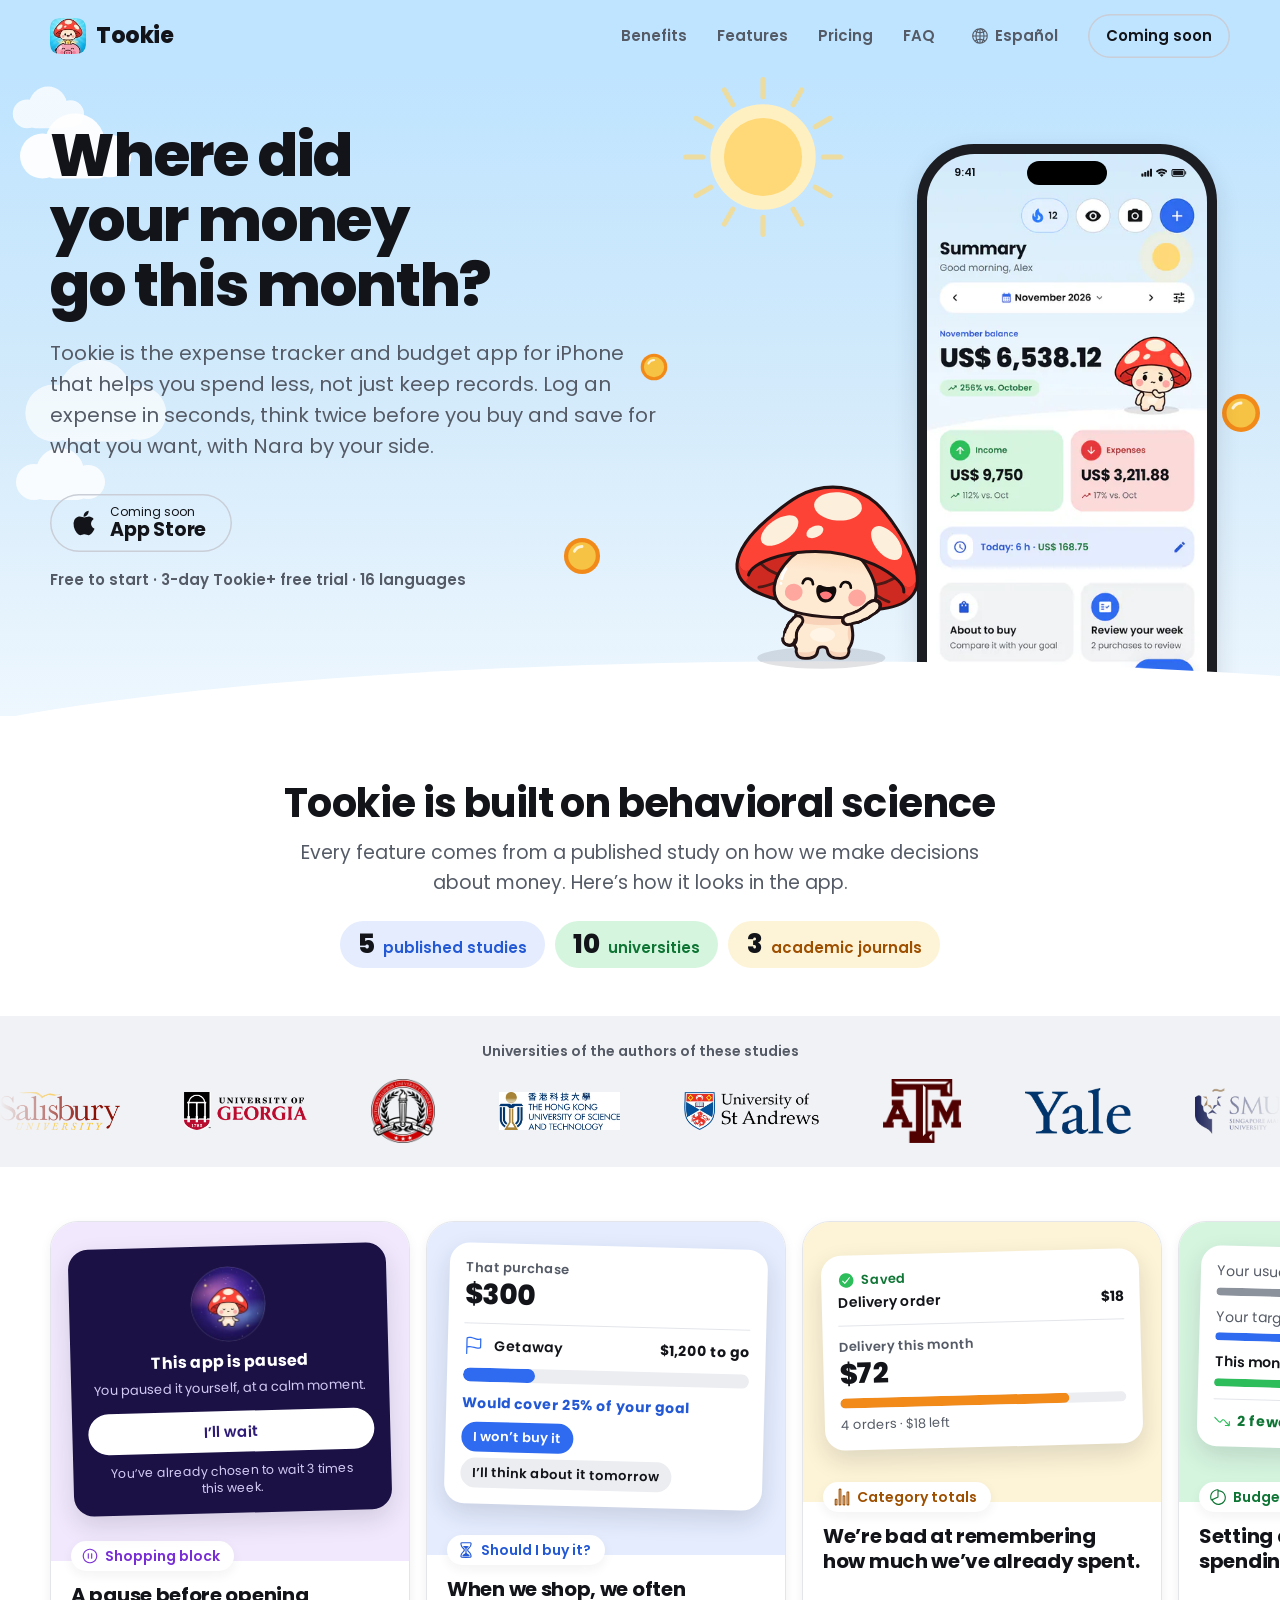
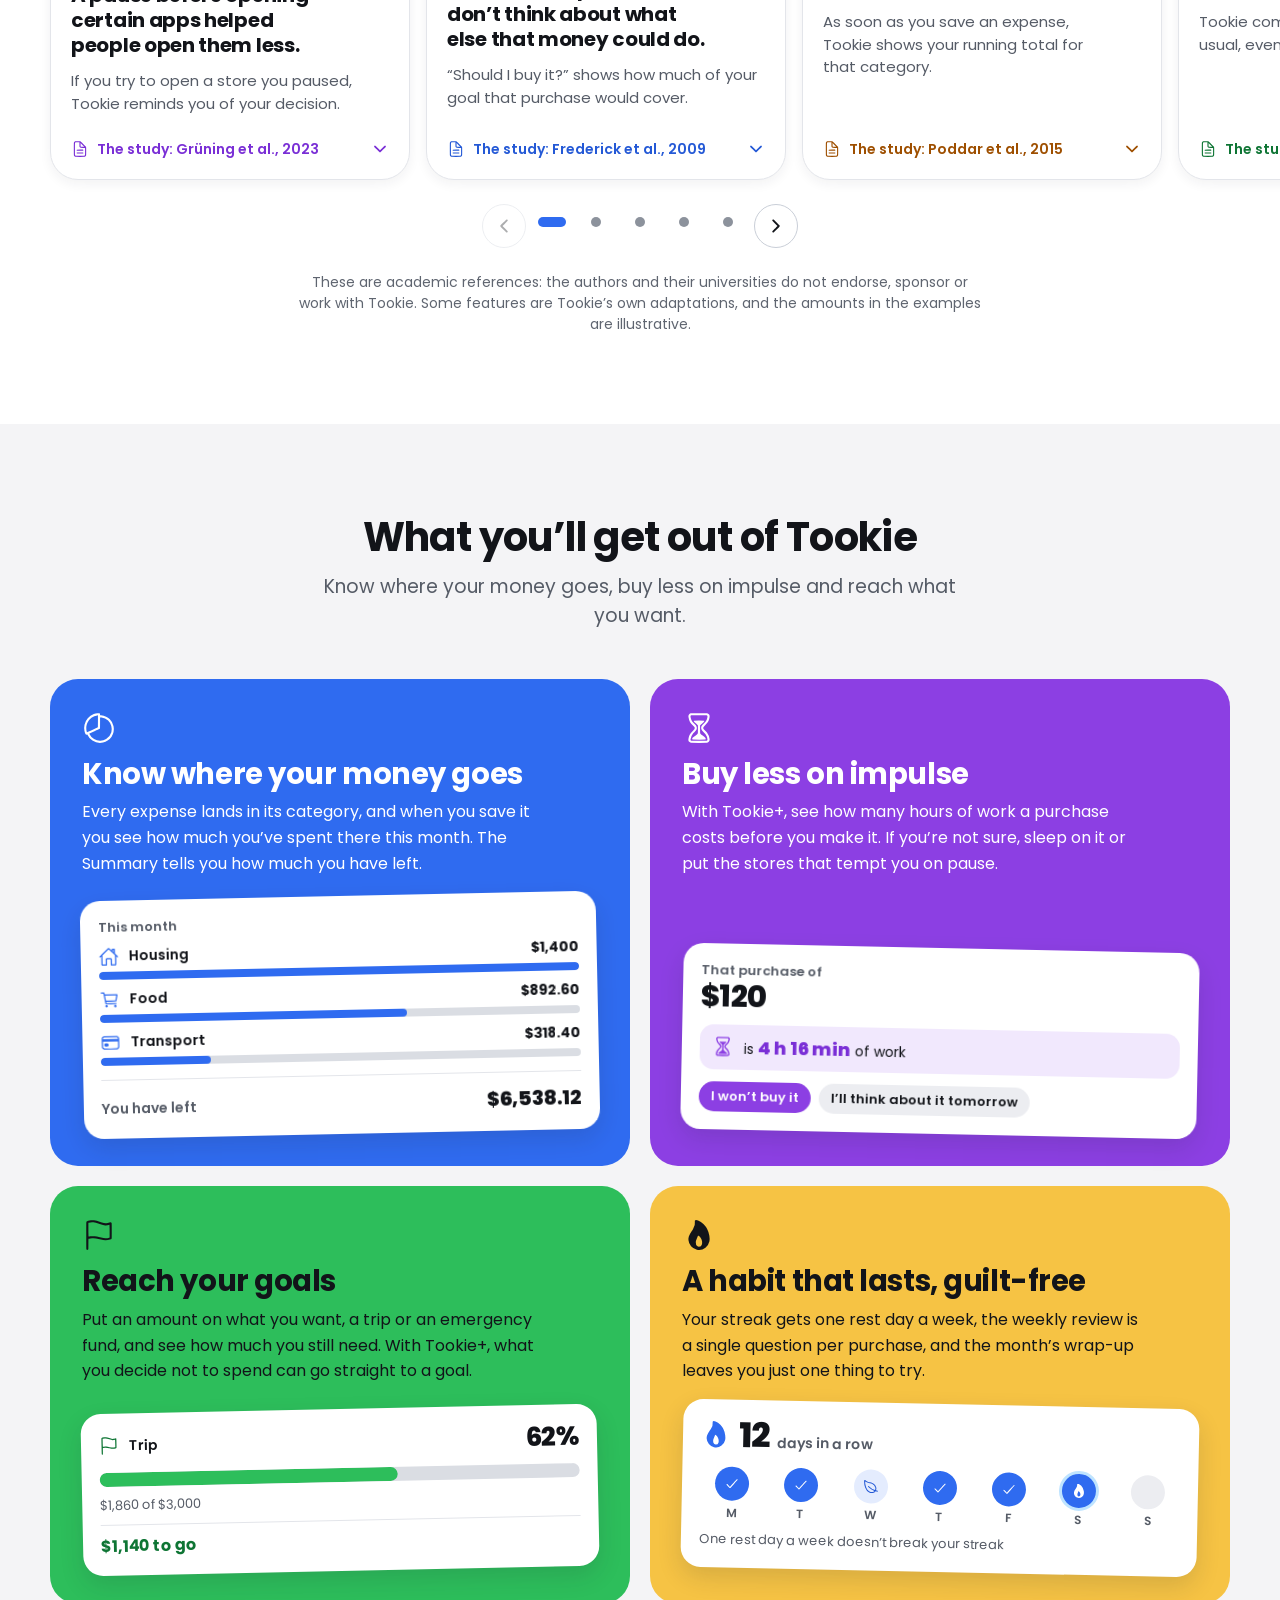
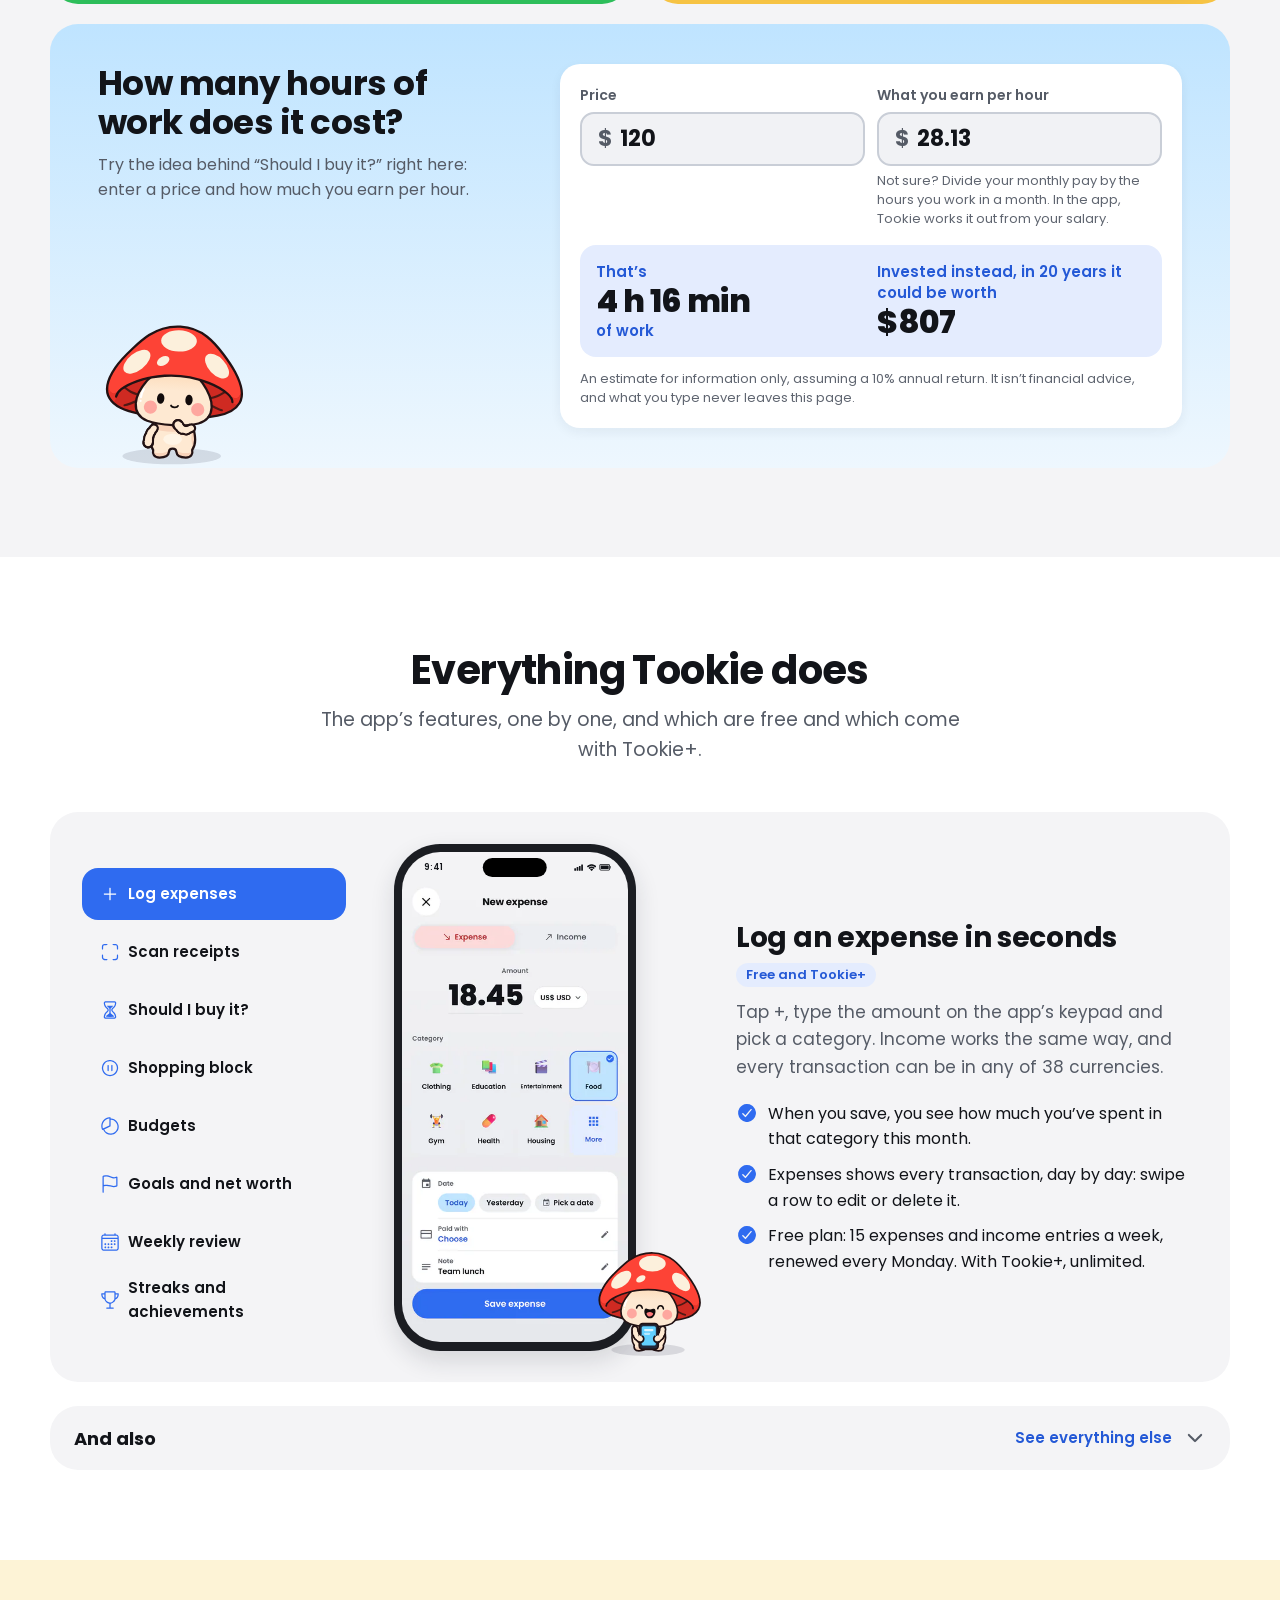
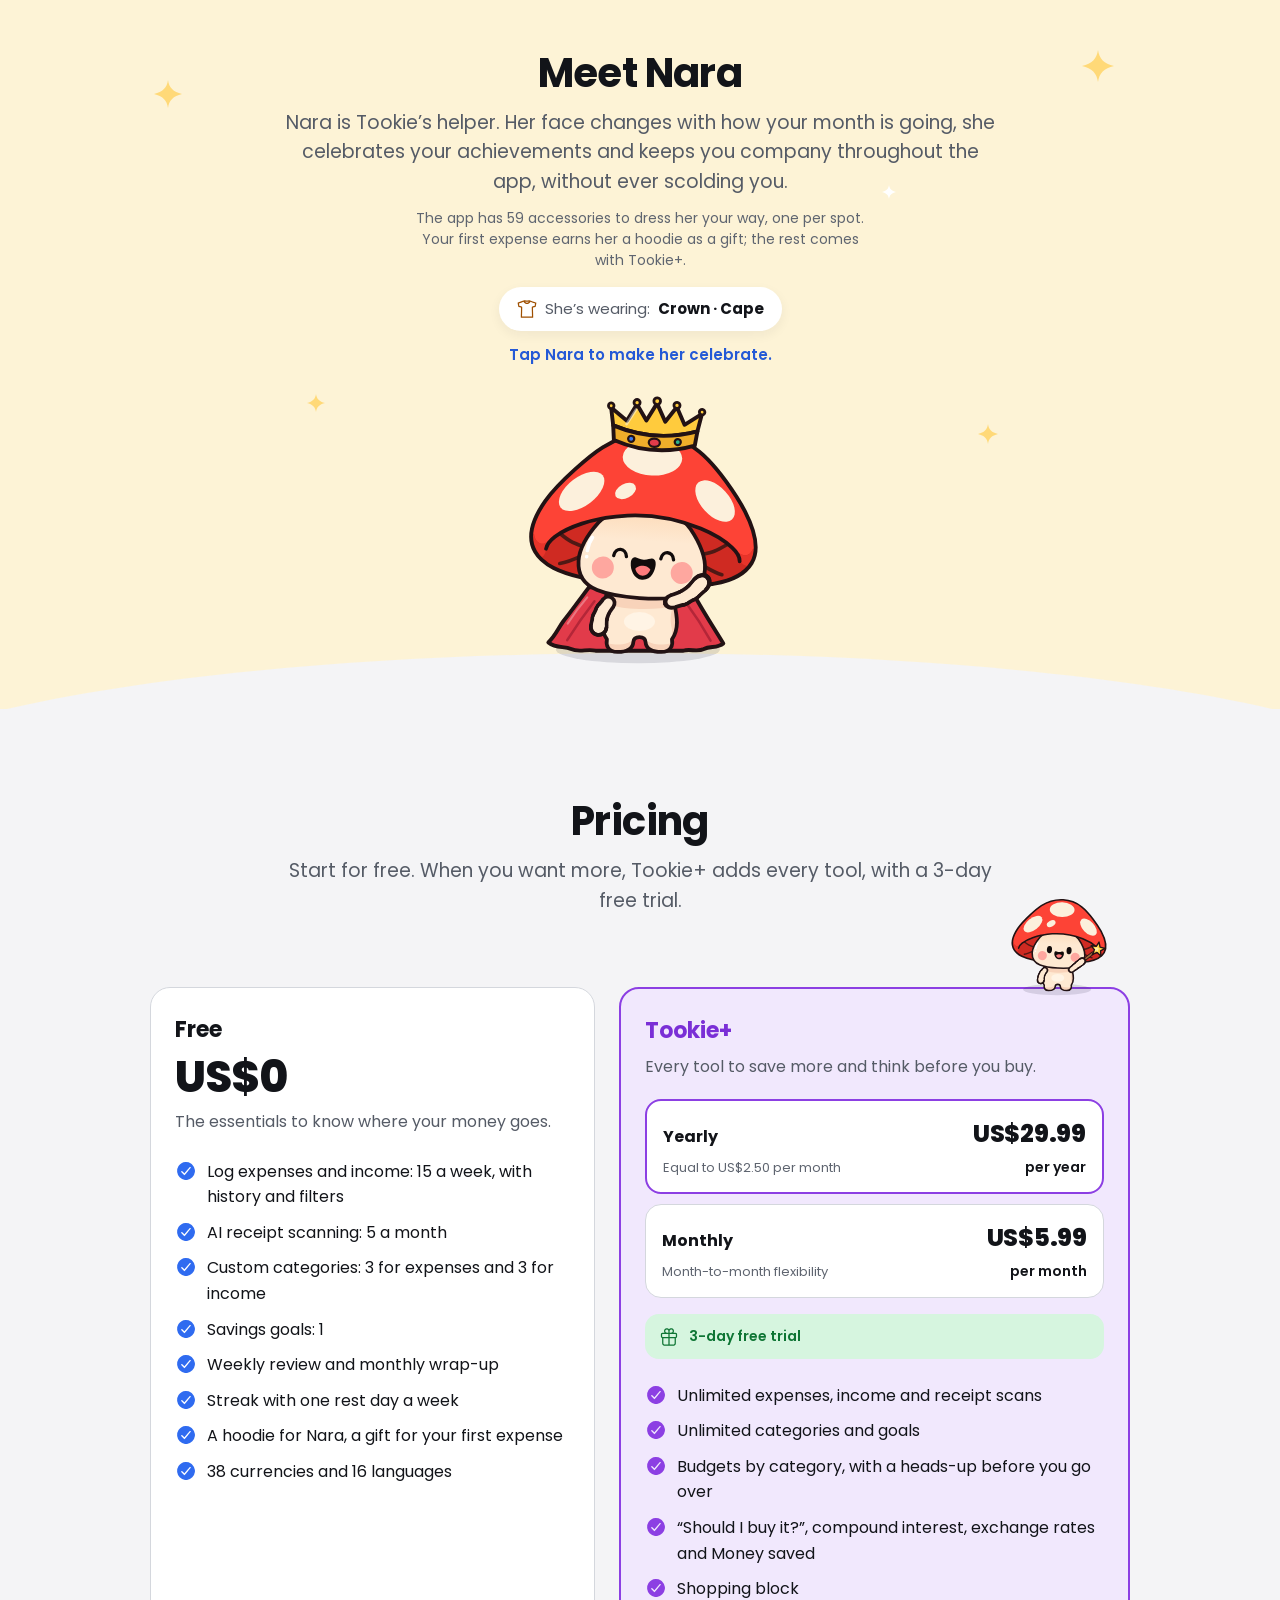
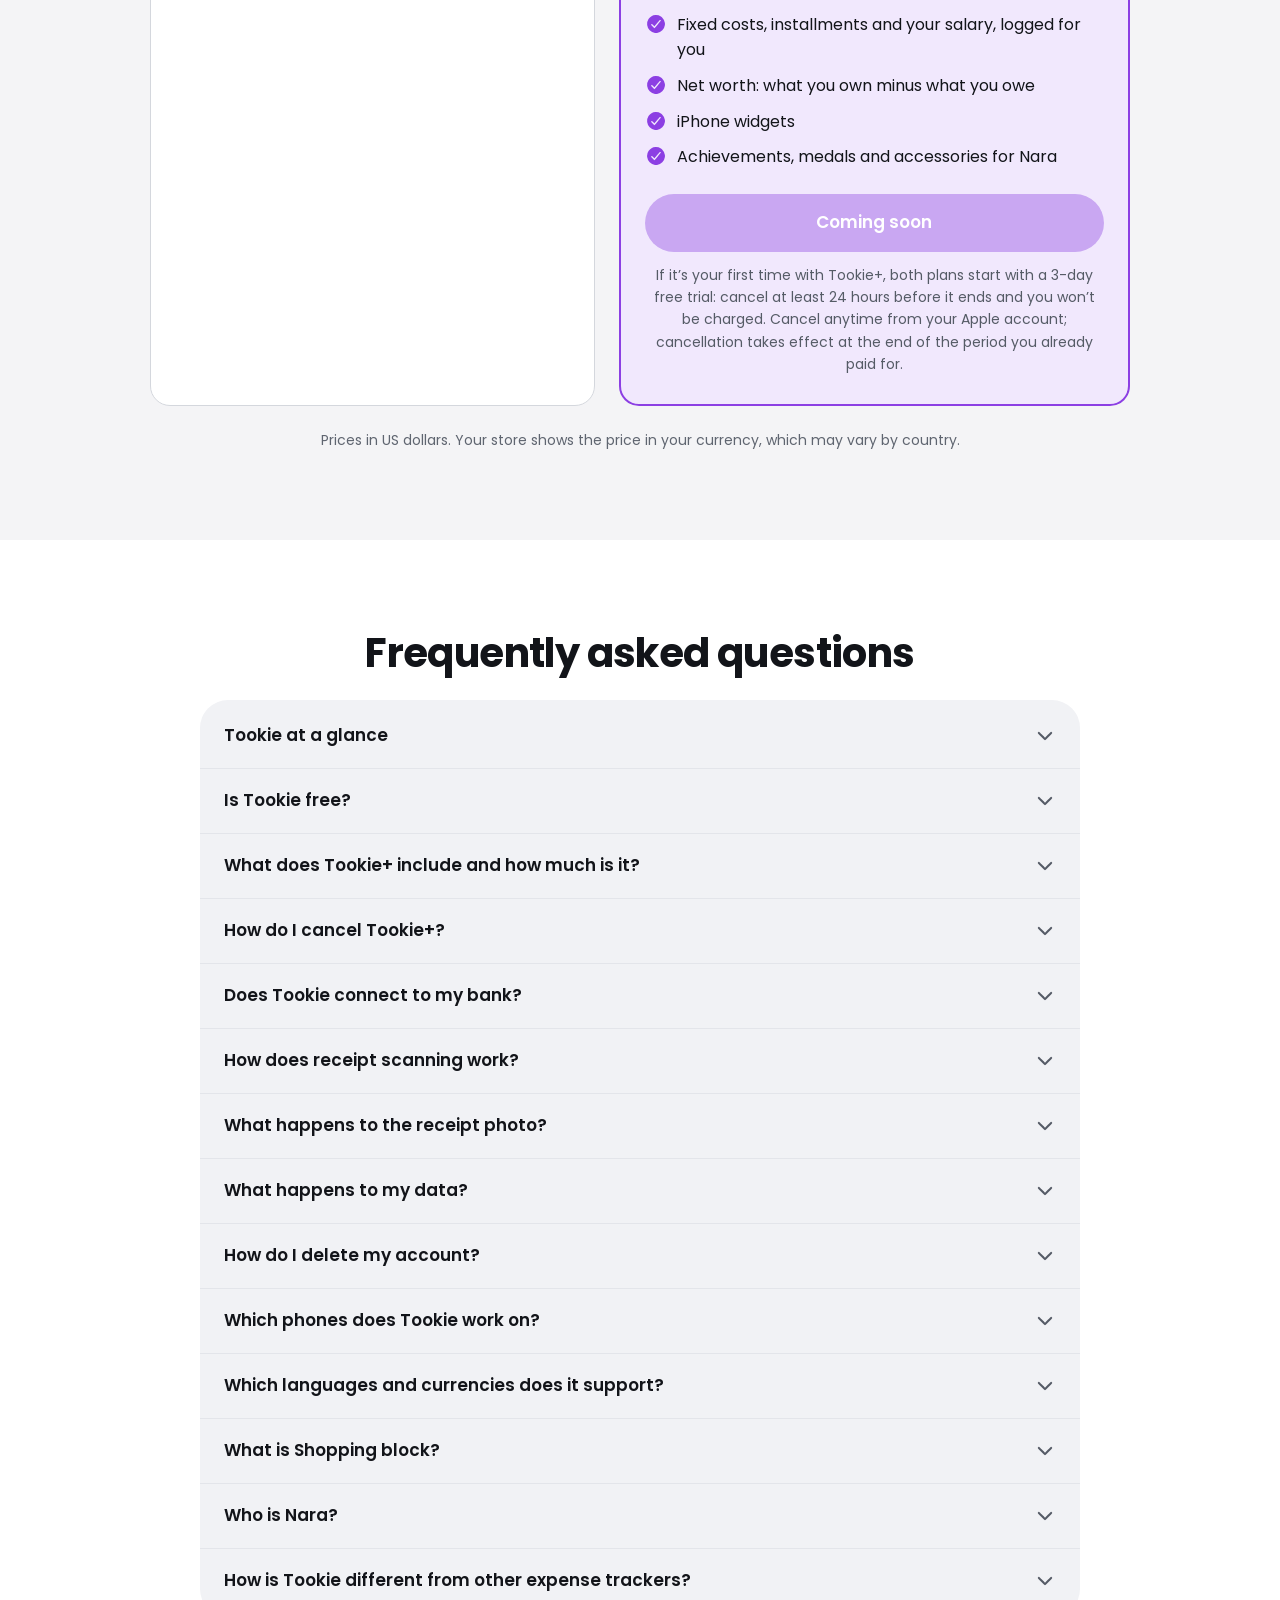
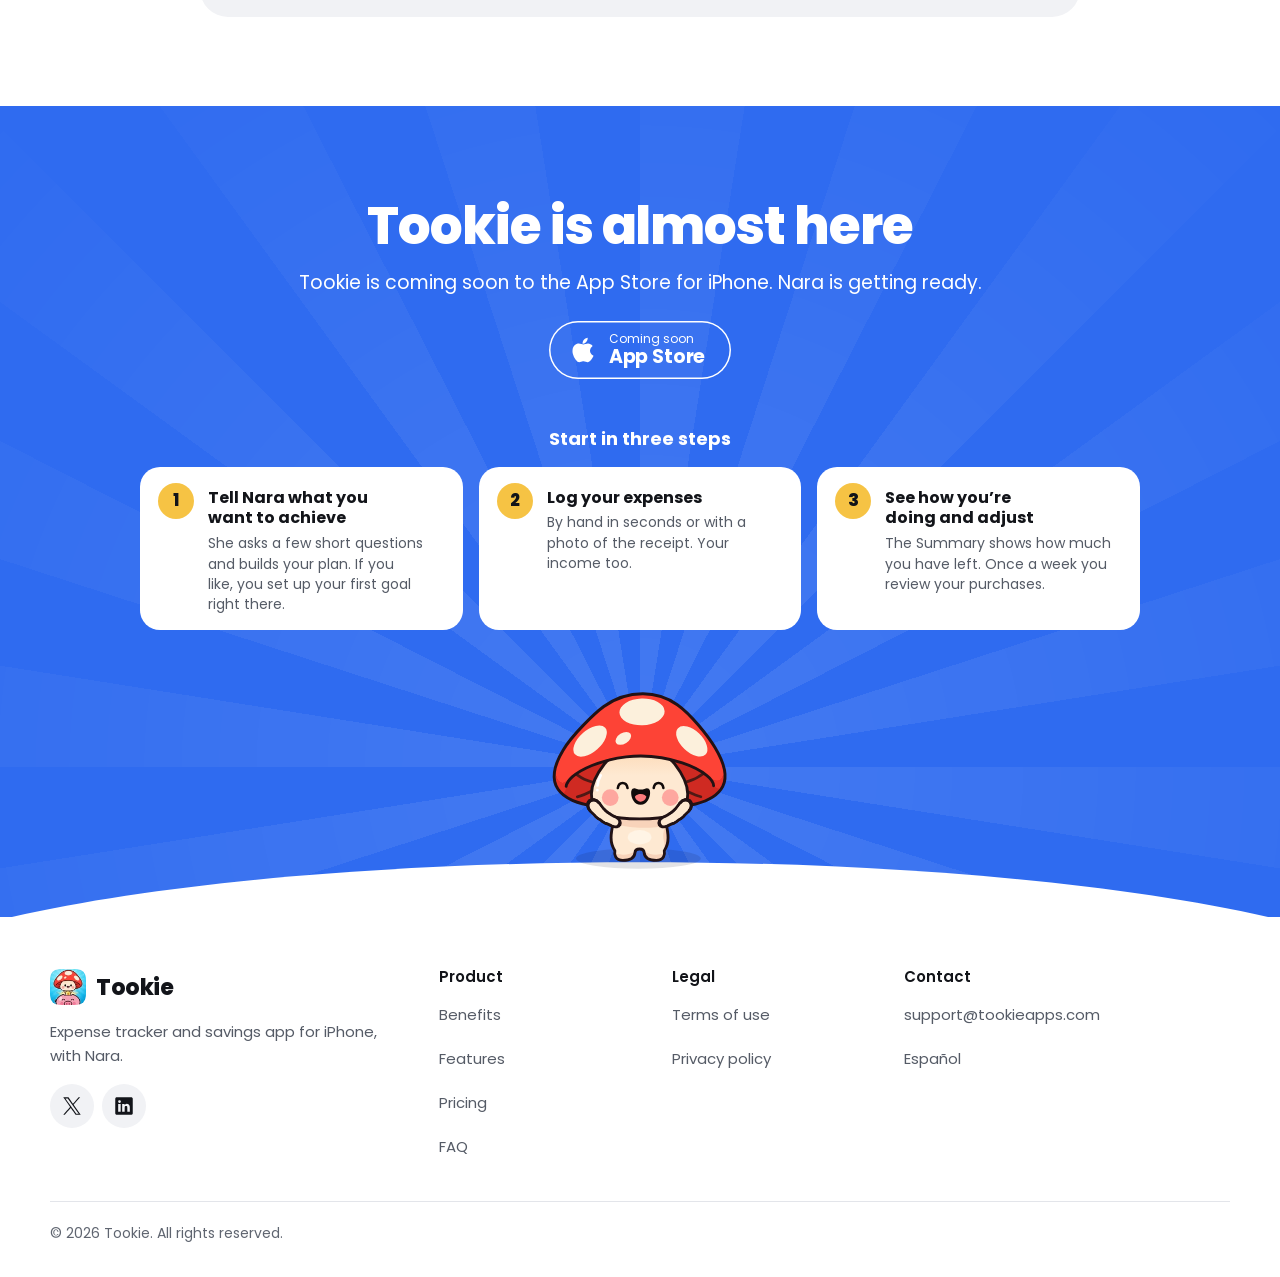
==== commit 36dac7c3: "Web: plan gratis con 15 movimientos por semana, buzo de regalo y textos al día (26/11/2026) Co-Autho" ====
--- a/index.html
+++ b/index.html
@@ -46,7 +46,7 @@
 <link rel="stylesheet" href="assets/sitio.7c415b1ab0.css">
 <script>(function(d,w){var c=d.documentElement.classList;c.replace('sin-js','con-js');if('IntersectionObserver'in w&&!(w.matchMedia&&w.matchMedia('(prefers-reduced-motion: reduce)').matches)){c.add('anima');setTimeout(function(){if(!w.tookieListo)c.remove('anima')},4000)}})(document,window)</script>
 <script src="assets/sitio.js?v=386328d8" defer></script>
-<script type="application/ld+json">{"@context":"https://schema.org","@graph":[{"@type":"Organization","@id":"https://tookieapps.com/#organizacion","name":"Tookie","url":"https://tookieapps.com/","logo":{"@type":"ImageObject","url":"https://tookieapps.com/assets/imagenes/icono-app.png","width":512,"height":512},"image":"https://tookieapps.com/assets/imagenes/icono-app.png","description":"Expense tracker and budget app for iPhone: log spending in seconds, scan receipts and think twice before you buy.","email":"support@tookieapps.com","contactPoint":{"@type":"ContactPoint","contactType":"customer support","email":"support@tookieapps.com","availableLanguage":["en","es"]},"sameAs":["https://x.com/tookieapp","https://www.linkedin.com/company/tookieapp"]},{"@type":"WebSite","@id":"https://tookieapps.com/#sitio","name":"Tookie","alternateName":["Tookie app"],"url":"https://tookieapps.com/","inLanguage":["es","en"],"publisher":{"@id":"https://tookieapps.com/#organizacion"},"description":"Track your spending, set budgets and save for your goals with Tookie. Scan receipts with AI and pause before impulse buys. Free to start."},{"@type":"WebPage","@id":"https://tookieapps.com/#pagina","url":"https://tookieapps.com/","name":"Tookie: expense tracker & budget app for iPhone","description":"Track your spending, set budgets and save for your goals with Tookie. Scan receipts with AI and pause before impulse buys. Free to start.","inLanguage":"en","isPartOf":{"@id":"https://tookieapps.com/#sitio"},"about":{"@id":"https://tookieapps.com/#app"},"mainEntity":{"@id":"https://tookieapps.com/#app"},"publisher":{"@id":"https://tookieapps.com/#organizacion"},"primaryImageOfPage":{"@type":"ImageObject","url":"https://tookieapps.com/assets/imagenes/og-en.png","width":1200,"height":630},"citation":[{"@type":"ScholarlyArticle","name":"Imperfect Recall: The Impact of Composite Spending Information Disclosure on Credit Card Spending","author":[{"@type":"Person","name":"Amit Poddar"},{"@type":"Person","name":"Cameron M. Ellis"},{"@type":"Person","name":"Timucin Ozcan"}],"datePublished":"2015","isPartOf":{"@type":"Periodical","name":"Journal of Consumer Policy"},"url":"https://doi.org/10.1007/s10603-014-9279-8","identifier":{"@type":"PropertyValue","propertyID":"DOI","value":"10.1007/s10603-014-9279-8"}},{"@type":"ScholarlyArticle","name":"Effects of Payment Mechanism on Spending Behavior: The Role of Rehearsal and Immediacy of Payments","author":[{"@type":"Person","name":"Dilip Soman"}],"datePublished":"2001","isPartOf":{"@type":"Periodical","name":"Journal of Consumer Research"},"url":"https://doi.org/10.1086/319621","identifier":{"@type":"PropertyValue","propertyID":"DOI","value":"10.1086/319621"}},{"@type":"ScholarlyArticle","name":"The Influence of Budgets on Consumer Spending","author":[{"@type":"Person","name":"Marcel F. Lukas"},{"@type":"Person","name":"Ray Charles “Chuck” Howard"}],"datePublished":"2023","isPartOf":{"@type":"Periodical","name":"Journal of Consumer Research"},"url":"https://doi.org/10.1093/jcr/ucac024","identifier":{"@type":"PropertyValue","propertyID":"DOI","value":"10.1093/jcr/ucac024"}},{"@type":"ScholarlyArticle","name":"Opportunity Cost Neglect","author":[{"@type":"Person","name":"Shane Frederick"},{"@type":"Person","name":"Nathan Novemsky"},{"@type":"Person","name":"Jing Wang"},{"@type":"Person","name":"Ravi Dhar"},{"@type":"Person","name":"Stephen Nowlis"}],"datePublished":"2009","isPartOf":{"@type":"Periodical","name":"Journal of Consumer Research"},"url":"https://doi.org/10.1086/599764","identifier":{"@type":"PropertyValue","propertyID":"DOI","value":"10.1086/599764"}},{"@type":"ScholarlyArticle","name":"Directing smartphone use through the self-nudge app one sec","author":[{"@type":"Person","name":"David J. Grüning"},{"@type":"Person","name":"Frederik Riedel"},{"@type":"Person","name":"Philipp Lorenz-Spreen"}],"datePublished":"2023","isPartOf":{"@type":"Periodical","name":"Proceedings of the National Academy of Sciences (PNAS)"},"url":"https://doi.org/10.1073/pnas.2213114120","identifier":{"@type":"PropertyValue","propertyID":"DOI","value":"10.1073/pnas.2213114120"}}]},{"@type":"MobileApplication","@id":"https://tookieapps.com/#app","name":"Tookie","alternateName":["Tookie app"],"description":"Tookie is a personal finance app for iPhone that helps you track your spending and save money. On the free plan you log expenses and income by hand or with a photo of the receipt, which AI reads for you, and set up your first savings goal. With Tookie+, the paid plan, you add budgets by category, “Should I buy it?” (how many hours of work a purchase costs you), Shopping block, fixed costs and installments that log themselves, and your net worth. Its features are inspired by behavioral science studies, and Nara, the app’s helper, keeps you company along the way.","url":"https://tookieapps.com/","operatingSystem":"iOS","applicationCategory":"FinanceApplication","applicationSubCategory":"Personal finance: expense tracking, budgeting and saving","image":"https://tookieapps.com/assets/imagenes/icono-app.png","isAccessibleForFree":true,"offers":[{"@type":"Offer","name":"Free","description":"The essentials to know where your money goes.","price":0,"priceCurrency":"USD","category":"free","seller":{"@id":"https://tookieapps.com/#organizacion"}},{"@type":"Offer","name":"Tookie+ · Monthly","price":5.99,"priceCurrency":"USD","category":"subscription","priceSpecification":{"@type":"UnitPriceSpecification","price":5.99,"priceCurrency":"USD","billingDuration":"P1M","unitCode":"MON","referenceQuantity":{"@type":"QuantitativeValue","value":1,"unitCode":"MON"}},"seller":{"@id":"https://tookieapps.com/#organizacion"},"description":"Month-to-month flexibility. 3-day free trial for new subscribers","validFrom":"2026-11-16"},{"@type":"Offer","name":"Tookie+ · Yearly","price":29.99,"priceCurrency":"USD","category":"subscription","priceSpecification":{"@type":"UnitPriceSpecification","price":29.99,"priceCurrency":"USD","billingDuration":"P1Y","unitCode":"ANN","referenceQuantity":{"@type":"QuantitativeValue","value":1,"unitCode":"ANN"}},"seller":{"@id":"https://tookieapps.com/#organizacion"},"description":"Equal to US$2.50 per month. 3-day free trial for new subscribers","validFrom":"2026-11-16"}],"author":{"@id":"https://tookieapps.com/#organizacion"},"publisher":{"@id":"https://tookieapps.com/#organizacion"},"screenshot":[{"@type":"ImageObject","url":"https://tookieapps.com/assets/imagenes/capturas/en/Resumen.webp","contentUrl":"https://tookieapps.com/assets/imagenes/capturas/en/Resumen.webp","caption":"Tookie home screen: the month’s balance with income and expenses, and Nara next to the amount.","width":780,"height":1695},{"@type":"ImageObject","url":"https://tookieapps.com/assets/imagenes/capturas/en/AgregarGasto.webp","contentUrl":"https://tookieapps.com/assets/imagenes/capturas/en/AgregarGasto.webp","caption":"Tookie’s “New expense” screen: choose expense or income, the category, the amount and the number pad.","width":780,"height":1695},{"@type":"ImageObject","url":"https://tookieapps.com/assets/imagenes/capturas/en/ScanTicketResultado.webp","contentUrl":"https://tookieapps.com/assets/imagenes/capturas/en/ScanTicketResultado.webp","caption":"Tookie reading a grocery receipt: Nara with a magnifying glass, and the total, store, date and category found.","width":780,"height":1695},{"@type":"ImageObject","url":"https://tookieapps.com/assets/imagenes/capturas/en/LoComproLleno.webp","contentUrl":"https://tookieapps.com/assets/imagenes/capturas/en/LoComproLleno.webp","caption":"Tookie’s “Should I buy it?” screen: a US$120 purchase equals 4 h 16 min of work, with the “I won’t buy it”, “Yes, log it” and “I’ll think about it tomorrow” buttons.","width":780,"height":1695},{"@type":"ImageObject","url":"https://tookieapps.com/assets/imagenes/capturas/en/BloqueoComprasActivo.webp","contentUrl":"https://tookieapps.com/assets/imagenes/capturas/en/BloqueoComprasActivo.webp","caption":"Tookie’s Shopping block screen with the block on, three stores blocked and how many times the person chose to wait.","width":780,"height":1695},{"@type":"ImageObject","url":"https://tookieapps.com/assets/imagenes/capturas/en/PresupuestosObjetivos.webp","contentUrl":"https://tookieapps.com/assets/imagenes/capturas/en/PresupuestosObjetivos.webp","caption":"Tookie’s Budgets screen: spending for the month, a ring showing 89% used and categories compared with the usual.","width":780,"height":1695},{"@type":"ImageObject","url":"https://tookieapps.com/assets/imagenes/capturas/en/Metas.webp","contentUrl":"https://tookieapps.com/assets/imagenes/capturas/en/Metas.webp","caption":"Tookie’s Goals screen with two goals in progress, each with its percentage, and Nara holding a coin next to a piggy bank.","width":780,"height":1695},{"@type":"ImageObject","url":"https://tookieapps.com/assets/imagenes/capturas/en/RevisionSemanal.webp","contentUrl":"https://tookieapps.com/assets/imagenes/capturas/en/RevisionSemanal.webp","caption":"Tookie’s weekly review: a dinner with friends and the question “If you could choose again, would you make this purchase again?”, with Yes, I’m not sure and No.","width":780,"height":1695},{"@type":"ImageObject","url":"https://tookieapps.com/assets/imagenes/capturas/en/Logros.webp","contentUrl":"https://tookieapps.com/assets/imagenes/capturas/en/Logros.webp","caption":"Tookie’s achievements screen: the medal collection, the next achievement and Nara celebrating.","width":780,"height":1695}],"inLanguage":["es","es-419","en-US","en-GB","pt-BR","fr","de","it","nl","pl","sv","no","da","tr","zh-Hans","ja","ko"],"featureList":["Log an expense in seconds","Scan receipts with AI","Before you buy, see what it really costs","Put the stores that tempt you on pause","Budgets that warn you ahead of time","Savings goals and net worth","Weekly review and monthly wrap-up","Streaks, achievements and accessories for Nara","iPhone widgets","16 languages","38 currencies","Hide balances","Fixed costs and installments","Compound interest and exchange rates","Your expected paycheck","Reminders from Nara","Weather on your Summary","Tookie tour"]},{"@type":"FAQPage","@id":"https://tookieapps.com/#preguntas","url":"https://tookieapps.com/#preguntas","name":"Frequently asked questions","inLanguage":"en","isPartOf":{"@id":"https://tookieapps.com/#pagina"},"mainEntity":[{"@type":"Question","name":"Is Tookie free?","acceptedAnswer":{"@type":"Answer","text":"Yes, Tookie is free to start. On the free plan you log expenses and income, use your history and filters, scan 5 receipts a month and set up your first savings goal. Tookie+ is the paid plan, with the rest of the tools."}},{"@type":"Question","name":"What does Tookie+ include and how much is it?","acceptedAnswer":{"@type":"Answer","text":"Tookie+ costs US$29.99 a year or US$5.99 a month. If it’s your first time with Tookie+, both plans start with a 3-day free trial. It adds unlimited scans, budgets, “Should I buy it?”, Shopping block, fixed costs and installments, your net worth, unlimited goals and categories, iPhone widgets, and achievements and accessories for Nara. Your store shows the price in your currency."}},{"@type":"Question","name":"How do I cancel Tookie+?","acceptedAnswer":{"@type":"Answer","text":"You can cancel anytime from the store where you bought it. On iPhone: Settings → your name → Subscriptions, or “Manage subscription” inside Tookie. Cancellation takes effect at the end of the period you already paid for, and if you cancel at least 24 hours before the free trial ends, you won’t be charged."}},{"@type":"Question","name":"Does Tookie connect to my bank?","acceptedAnswer":{"@type":"Answer","text":"No. Tookie doesn’t connect to your bank, your cards or digital wallets, and it never asks for their passwords. You add every transaction yourself: by hand, in seconds, or with a photo of the receipt."}},{"@type":"Question","name":"How does receipt scanning work?","acceptedAnswer":{"@type":"Answer","text":"You snap the receipt, or pick a screenshot of an online purchase from your gallery, and AI reads the store, the amount, the date and the category. Before saving you check every detail and can change it; if the receipt has no readable date, today’s date is used. The free plan includes 5 scans a month, and Tookie+ has no limit."}},{"@type":"Question","name":"What happens to the receipt photo?","acceptedAnswer":{"@type":"Answer","text":"The photo is only used to read the receipt and \u003cstrong>is not stored\u003c/strong>, either in your account or on Tookie’s servers. It travels encrypted to Tookie’s server, which passes it to OpenAI to read it: if the receipt shows your personal details, such as your name, OpenAI can see them. What’s kept is the expense you confirm and a record of the scan with what was read, without the photo. The details are in the \u003ca href=\"https://tookieapps.com/privacidad.html#en\">Privacy policy\u003c/a>."}},{"@type":"Question","name":"What happens to my data?","acceptedAnswer":{"@type":"Answer","text":"Your data is stored so the app works and it’s there when you sign in again, including from another phone. Tookie doesn’t sell your data, doesn’t show ads and doesn’t track you across other apps or websites. Everything travels encrypted, and one account can’t read another’s data. More in the \u003ca href=\"https://tookieapps.com/privacidad.html#en\">Privacy policy\u003c/a>."}},{"@type":"Question","name":"How do I delete my account?","acceptedAnswer":{"@type":"Answer","text":"In the app, go to Profile → Delete account. It’s permanent: your account and your data are erased. Deleting your account doesn’t cancel a subscription, so if you pay for Tookie+, cancel it in the store first."}},{"@type":"Question","name":"Which phones does Tookie work on?","acceptedAnswer":{"@type":"Answer","text":"Tookie is an iPhone app, and you get it from the App Store."}},{"@type":"Question","name":"Which languages and currencies does it support?","acceptedAnswer":{"@type":"Answer","text":"Tookie is available in 16 languages: Spanish, US and UK English, Portuguese, French, German, Italian, Dutch, Polish, Swedish, Norwegian, Danish, Turkish, Simplified Chinese, Japanese and Korean. Each expense keeps its own currency, out of 38, and totals are converted to your main currency."}},{"@type":"Question","name":"What is Shopping block?","acceptedAnswer":{"@type":"Answer","text":"It’s a Tookie+ feature that puts the shopping apps you choose on pause. If you try to open one, a Tookie screen appears with a single button, “I’ll wait”, and to open it again you have to change your decision in Tookie. It uses Apple’s Screen Time, and Tookie never sees which apps you have. It depends on your iPhone’s permissions and may not be available on every device."}},{"@type":"Question","name":"Who is Nara?","acceptedAnswer":{"@type":"Answer","text":"Nara is Tookie’s helper. She keeps you company throughout the app, her face changes with how your month is going, she celebrates your achievements and she walks you through it in the Tookie tour. With Tookie+ you can dress her up: 16 accessories are ready to wear and the rest you earn with achievements."}},{"@type":"Question","name":"How is Tookie different from other expense trackers?","acceptedAnswer":{"@type":"Answer","text":"Tookie is designed to help you spend less, not just to keep records. Before you buy, it shows how many hours of work something costs and lets you put the stores that tempt you on pause; its features are inspired by behavioral science studies; it doesn’t connect to your bank, so you decide what goes in; and it doesn’t scold you: your streak gets a rest day and Nara keeps you company."}}]}]}</script>
+<script type="application/ld+json">{"@context":"https://schema.org","@graph":[{"@type":"Organization","@id":"https://tookieapps.com/#organizacion","name":"Tookie","url":"https://tookieapps.com/","logo":{"@type":"ImageObject","url":"https://tookieapps.com/assets/imagenes/icono-app.png","width":512,"height":512},"image":"https://tookieapps.com/assets/imagenes/icono-app.png","description":"Expense tracker and budget app for iPhone: log spending in seconds, scan receipts and think twice before you buy.","email":"support@tookieapps.com","contactPoint":{"@type":"ContactPoint","contactType":"customer support","email":"support@tookieapps.com","availableLanguage":["en","es"]},"sameAs":["https://x.com/tookieapp","https://www.linkedin.com/company/tookieapp"]},{"@type":"WebSite","@id":"https://tookieapps.com/#sitio","name":"Tookie","alternateName":["Tookie app"],"url":"https://tookieapps.com/","inLanguage":["es","en"],"publisher":{"@id":"https://tookieapps.com/#organizacion"},"description":"Track your spending, set budgets and save for your goals with Tookie. Scan receipts with AI and pause before impulse buys. Free to start."},{"@type":"WebPage","@id":"https://tookieapps.com/#pagina","url":"https://tookieapps.com/","name":"Tookie: expense tracker & budget app for iPhone","description":"Track your spending, set budgets and save for your goals with Tookie. Scan receipts with AI and pause before impulse buys. Free to start.","inLanguage":"en","isPartOf":{"@id":"https://tookieapps.com/#sitio"},"about":{"@id":"https://tookieapps.com/#app"},"mainEntity":{"@id":"https://tookieapps.com/#app"},"publisher":{"@id":"https://tookieapps.com/#organizacion"},"primaryImageOfPage":{"@type":"ImageObject","url":"https://tookieapps.com/assets/imagenes/og-en.png","width":1200,"height":630},"citation":[{"@type":"ScholarlyArticle","name":"Imperfect Recall: The Impact of Composite Spending Information Disclosure on Credit Card Spending","author":[{"@type":"Person","name":"Amit Poddar"},{"@type":"Person","name":"Cameron M. Ellis"},{"@type":"Person","name":"Timucin Ozcan"}],"datePublished":"2015","isPartOf":{"@type":"Periodical","name":"Journal of Consumer Policy"},"url":"https://doi.org/10.1007/s10603-014-9279-8","identifier":{"@type":"PropertyValue","propertyID":"DOI","value":"10.1007/s10603-014-9279-8"}},{"@type":"ScholarlyArticle","name":"Effects of Payment Mechanism on Spending Behavior: The Role of Rehearsal and Immediacy of Payments","author":[{"@type":"Person","name":"Dilip Soman"}],"datePublished":"2001","isPartOf":{"@type":"Periodical","name":"Journal of Consumer Research"},"url":"https://doi.org/10.1086/319621","identifier":{"@type":"PropertyValue","propertyID":"DOI","value":"10.1086/319621"}},{"@type":"ScholarlyArticle","name":"The Influence of Budgets on Consumer Spending","author":[{"@type":"Person","name":"Marcel F. Lukas"},{"@type":"Person","name":"Ray Charles “Chuck” Howard"}],"datePublished":"2023","isPartOf":{"@type":"Periodical","name":"Journal of Consumer Research"},"url":"https://doi.org/10.1093/jcr/ucac024","identifier":{"@type":"PropertyValue","propertyID":"DOI","value":"10.1093/jcr/ucac024"}},{"@type":"ScholarlyArticle","name":"Opportunity Cost Neglect","author":[{"@type":"Person","name":"Shane Frederick"},{"@type":"Person","name":"Nathan Novemsky"},{"@type":"Person","name":"Jing Wang"},{"@type":"Person","name":"Ravi Dhar"},{"@type":"Person","name":"Stephen Nowlis"}],"datePublished":"2009","isPartOf":{"@type":"Periodical","name":"Journal of Consumer Research"},"url":"https://doi.org/10.1086/599764","identifier":{"@type":"PropertyValue","propertyID":"DOI","value":"10.1086/599764"}},{"@type":"ScholarlyArticle","name":"Directing smartphone use through the self-nudge app one sec","author":[{"@type":"Person","name":"David J. Grüning"},{"@type":"Person","name":"Frederik Riedel"},{"@type":"Person","name":"Philipp Lorenz-Spreen"}],"datePublished":"2023","isPartOf":{"@type":"Periodical","name":"Proceedings of the National Academy of Sciences (PNAS)"},"url":"https://doi.org/10.1073/pnas.2213114120","identifier":{"@type":"PropertyValue","propertyID":"DOI","value":"10.1073/pnas.2213114120"}}]},{"@type":"MobileApplication","@id":"https://tookieapps.com/#app","name":"Tookie","alternateName":["Tookie app"],"description":"Tookie is a personal finance app for iPhone that helps you track your spending and save money. On the free plan you log up to 15 expenses and income entries a week, by hand or with a photo of the receipt, which AI reads for you, and set up your first savings goal. With Tookie+, the paid plan, you add budgets by category, “Should I buy it?” (how many hours of work a purchase costs you), Shopping block, fixed costs and installments that log themselves, and your net worth. Its features are inspired by behavioral science studies, and Nara, the app’s helper, keeps you company along the way.","url":"https://tookieapps.com/","operatingSystem":"iOS","applicationCategory":"FinanceApplication","applicationSubCategory":"Personal finance: expense tracking, budgeting and saving","image":"https://tookieapps.com/assets/imagenes/icono-app.png","isAccessibleForFree":true,"offers":[{"@type":"Offer","name":"Free","description":"The essentials to know where your money goes.","price":0,"priceCurrency":"USD","category":"free","seller":{"@id":"https://tookieapps.com/#organizacion"}},{"@type":"Offer","name":"Tookie+ · Monthly","price":5.99,"priceCurrency":"USD","category":"subscription","priceSpecification":{"@type":"UnitPriceSpecification","price":5.99,"priceCurrency":"USD","billingDuration":"P1M","unitCode":"MON","referenceQuantity":{"@type":"QuantitativeValue","value":1,"unitCode":"MON"}},"seller":{"@id":"https://tookieapps.com/#organizacion"},"description":"Month-to-month flexibility. 3-day free trial for new subscribers","validFrom":"2026-11-16"},{"@type":"Offer","name":"Tookie+ · Yearly","price":29.99,"priceCurrency":"USD","category":"subscription","priceSpecification":{"@type":"UnitPriceSpecification","price":29.99,"priceCurrency":"USD","billingDuration":"P1Y","unitCode":"ANN","referenceQuantity":{"@type":"QuantitativeValue","value":1,"unitCode":"ANN"}},"seller":{"@id":"https://tookieapps.com/#organizacion"},"description":"Equal to US$2.50 per month. 3-day free trial for new subscribers","validFrom":"2026-11-16"}],"author":{"@id":"https://tookieapps.com/#organizacion"},"publisher":{"@id":"https://tookieapps.com/#organizacion"},"screenshot":[{"@type":"ImageObject","url":"https://tookieapps.com/assets/imagenes/capturas/en/Resumen.webp","contentUrl":"https://tookieapps.com/assets/imagenes/capturas/en/Resumen.webp","caption":"Tookie home screen: the month’s balance with income and expenses, and Nara next to the amount.","width":780,"height":1695},{"@type":"ImageObject","url":"https://tookieapps.com/assets/imagenes/capturas/en/AgregarGasto.webp","contentUrl":"https://tookieapps.com/assets/imagenes/capturas/en/AgregarGasto.webp","caption":"Tookie’s “New expense” screen: choose expense or income, the category, the amount and the number pad.","width":780,"height":1695},{"@type":"ImageObject","url":"https://tookieapps.com/assets/imagenes/capturas/en/ScanTicketResultado.webp","contentUrl":"https://tookieapps.com/assets/imagenes/capturas/en/ScanTicketResultado.webp","caption":"Tookie reading a grocery receipt: Nara with a magnifying glass, and the total, store, date and category found.","width":780,"height":1695},{"@type":"ImageObject","url":"https://tookieapps.com/assets/imagenes/capturas/en/LoComproLleno.webp","contentUrl":"https://tookieapps.com/assets/imagenes/capturas/en/LoComproLleno.webp","caption":"Tookie’s “Should I buy it?” screen: a US$120 purchase equals 4 h 16 min of work, with the “I won’t buy it”, “Yes, log it” and “I’ll think about it tomorrow” buttons.","width":780,"height":1695},{"@type":"ImageObject","url":"https://tookieapps.com/assets/imagenes/capturas/en/BloqueoComprasActivo.webp","contentUrl":"https://tookieapps.com/assets/imagenes/capturas/en/BloqueoComprasActivo.webp","caption":"Tookie’s Shopping block screen with the block on, three stores blocked and how many times the person chose to wait.","width":780,"height":1695},{"@type":"ImageObject","url":"https://tookieapps.com/assets/imagenes/capturas/en/PresupuestosObjetivos.webp","contentUrl":"https://tookieapps.com/assets/imagenes/capturas/en/PresupuestosObjetivos.webp","caption":"Tookie’s Budgets screen: spending for the month, a ring showing 89% used and categories compared with the usual.","width":780,"height":1695},{"@type":"ImageObject","url":"https://tookieapps.com/assets/imagenes/capturas/en/Metas.webp","contentUrl":"https://tookieapps.com/assets/imagenes/capturas/en/Metas.webp","caption":"Tookie’s Goals screen with two goals in progress, each with its percentage, and Nara holding a coin next to a piggy bank.","width":780,"height":1695},{"@type":"ImageObject","url":"https://tookieapps.com/assets/imagenes/capturas/en/RevisionSemanal.webp","contentUrl":"https://tookieapps.com/assets/imagenes/capturas/en/RevisionSemanal.webp","caption":"Tookie’s weekly review: a dinner with friends and the question “If you could choose again, would you make this purchase again?”, with Yes, I’m not sure and No.","width":780,"height":1695},{"@type":"ImageObject","url":"https://tookieapps.com/assets/imagenes/capturas/en/Logros.webp","contentUrl":"https://tookieapps.com/assets/imagenes/capturas/en/Logros.webp","caption":"Tookie’s achievements screen: the medal collection, the next achievement and Nara celebrating.","width":780,"height":1695}],"inLanguage":["es","es-419","en-US","en-GB","pt-BR","fr","de","it","nl","pl","sv","no","da","tr","zh-Hans","ja","ko"],"featureList":["Log an expense in seconds","Scan receipts with AI","Before you buy, see what it really costs","Put the stores that tempt you on pause","Budgets that warn you ahead of time","Savings goals and net worth","Weekly review and monthly wrap-up","Streaks, achievements and accessories for Nara","iPhone widgets","16 languages","38 currencies","Hide balances","Fixed costs and installments","Compound interest and exchange rates","Your expected paycheck","Reminders from Nara","Weather on your Summary","Tookie tour"]},{"@type":"FAQPage","@id":"https://tookieapps.com/#preguntas","url":"https://tookieapps.com/#preguntas","name":"Frequently asked questions","inLanguage":"en","isPartOf":{"@id":"https://tookieapps.com/#pagina"},"mainEntity":[{"@type":"Question","name":"Is Tookie free?","acceptedAnswer":{"@type":"Answer","text":"Yes, Tookie is free to start. On the free plan you log up to 15 expenses and income entries a week, use your history and filters, scan 5 receipts a month and set up your first savings goal. Tookie+ is the paid plan, with the rest of the tools."}},{"@type":"Question","name":"What does Tookie+ include and how much is it?","acceptedAnswer":{"@type":"Answer","text":"Tookie+ costs US$29.99 a year or US$5.99 a month. If it’s your first time with Tookie+, both plans start with a 3-day free trial. It adds unlimited expenses, income and scans, budgets, “Should I buy it?”, Shopping block, fixed costs and installments, your net worth, unlimited goals and categories, iPhone widgets, and achievements and accessories for Nara. Your store shows the price in your currency."}},{"@type":"Question","name":"How do I cancel Tookie+?","acceptedAnswer":{"@type":"Answer","text":"You can cancel anytime from the store where you bought it. On iPhone: Settings → your name → Subscriptions, or “Manage subscription” inside Tookie. Cancellation takes effect at the end of the period you already paid for, and if you cancel at least 24 hours before the free trial ends, you won’t be charged."}},{"@type":"Question","name":"Does Tookie connect to my bank?","acceptedAnswer":{"@type":"Answer","text":"No. Tookie doesn’t connect to your bank, your cards or digital wallets, and it never asks for their passwords. You add every transaction yourself: by hand, in seconds, or with a photo of the receipt."}},{"@type":"Question","name":"How does receipt scanning work?","acceptedAnswer":{"@type":"Answer","text":"You snap the receipt, or pick a screenshot of an online purchase from your gallery, and AI reads the store, the amount, the date and the category. Before saving you check every detail and can change it; if the receipt has no readable date, today’s date is used. The free plan includes 5 scans a month, and Tookie+ has no limit."}},{"@type":"Question","name":"What happens to the receipt photo?","acceptedAnswer":{"@type":"Answer","text":"The photo is only used to read the receipt and \u003cstrong>is not stored\u003c/strong>, either in your account or on Tookie’s servers. It travels encrypted to Tookie’s server, which passes it to OpenAI to read it: if the receipt shows your personal details, such as your name, OpenAI can see them. What’s kept is the expense you confirm and a record of the scan with what was read, without the photo. The details are in the \u003ca href=\"https://tookieapps.com/privacidad.html#en\">Privacy policy\u003c/a>."}},{"@type":"Question","name":"What happens to my data?","acceptedAnswer":{"@type":"Answer","text":"Your data is stored so the app works and it’s there when you sign in again, including from another phone. Tookie doesn’t sell your data, doesn’t show ads and doesn’t track you across other apps or websites. Everything travels encrypted, and one account can’t read another’s data. More in the \u003ca href=\"https://tookieapps.com/privacidad.html#en\">Privacy policy\u003c/a>."}},{"@type":"Question","name":"How do I delete my account?","acceptedAnswer":{"@type":"Answer","text":"In the app, go to Profile → Delete account. It’s permanent: your account and your data are erased. Deleting your account doesn’t cancel a subscription, so if you pay for Tookie+, cancel it in the store first."}},{"@type":"Question","name":"Which phones does Tookie work on?","acceptedAnswer":{"@type":"Answer","text":"Tookie is an iPhone app, and you get it from the App Store."}},{"@type":"Question","name":"Which languages and currencies does it support?","acceptedAnswer":{"@type":"Answer","text":"Tookie is available in 16 languages: Spanish, US and UK English, Portuguese, French, German, Italian, Dutch, Polish, Swedish, Norwegian, Danish, Turkish, Simplified Chinese, Japanese and Korean. Each expense keeps its own currency, out of 38, and totals are converted to your main currency."}},{"@type":"Question","name":"What is Shopping block?","acceptedAnswer":{"@type":"Answer","text":"It’s a Tookie+ feature that puts the shopping apps you choose on pause. If you try to open one, a Tookie screen appears with a single button, “I’ll wait”, and to open it again you have to change your decision in Tookie. It uses Apple’s Screen Time, and Tookie never sees which apps you have. It depends on your iPhone’s permissions and may not be available on every device."}},{"@type":"Question","name":"Who is Nara?","acceptedAnswer":{"@type":"Answer","text":"Nara is Tookie’s helper. She keeps you company throughout the app, her face changes with how your month is going, she celebrates your achievements and she walks you through it in the Tookie tour. Your first expense earns her a hoodie, on any plan. With Tookie+ you can dress her up all the way: 16 accessories are ready to wear and the rest you earn with achievements."}},{"@type":"Question","name":"How is Tookie different from other expense trackers?","acceptedAnswer":{"@type":"Answer","text":"Tookie is designed to help you spend less, not just to keep records. Before you buy, it shows how many hours of work something costs and lets you put the stores that tempt you on pause; its features are inspired by behavioral science studies; it doesn’t connect to your bank, so you decide what goes in; and it doesn’t scold you: your streak gets a rest day and Nara keeps you company."}}]}]}</script>
 </head>
 <body class="pagina pagina--inicio">
 <a class="saltar" href="#contenido">Skip to content</a>
@@ -250,9 +250,9 @@
 <div class="nara funcion__nara" data-nara-id="fila-cargar" data-nara='{"pose":"celular","expresion":"feliz"}' style="--nara-ancho: 112px" aria-hidden="true"><svg xmlns="http://www.w3.org/2000/svg" viewBox="170 63 900 1026" width="100%" focusable="false" aria-hidden="true" style="display:block;width:100%;height:auto"><ellipse cx="612.3" cy="994" rx="295.3" ry="48.8" fill="rgba(20,20,40,0.12)"/><g transform="translate(0 1.2) rotate(2 618 806)"><g><path d="M404 746.7 C365.9 740.5 338.3 735.4 302.3 719.9 C286.1 712.9 270.5 704 256.8 692.8 C247.4 685.1 238.8 676.1 231.9 666 C192.5 608.5 223.7 533.7 255.8 480.5 C282.7 436.1 317.3 398.1 353.2 360.9 C383.1 329.9 413.5 299.1 448.5 273.8 C502.1 235.2 567.5 213.4 633.7 213.5 C692.1 213.6 748.8 231.9 796.6 265.4 C835.8 292.9 868.8 328.8 899.5 365.2 C926.9 397.8 953.2 431.7 975.2 468.2 C1006.1 519.5 1042.5 593.3 1012 652.4 C987.5 700.1 933.1 723.3 883.7 735.6 C865.8 740.1 847.6 742.9 829.5 746.1 L790 700 L450 700 Z" fill="#CF2A22"/><path d="M316 593.6 C328.9 602.8 341.5 612.1 355.9 618.9 C373.1 627.1 391.7 631.6 410 636.7" fill="none" stroke="#4F1915" stroke-width="13" stroke-linecap="round"/><path d="M323 701.7 C351.8 695.8 376.6 682 402 667.9" fill="none" stroke="#4F1915" stroke-width="13" stroke-linecap="round"/><path d="M826 635.4 C842.4 630.5 859.3 626.1 874.9 618.9 C892.2 610.9 906.6 600.8 922.2 590.1" fill="none" stroke="#4F1915" stroke-width="13" stroke-linecap="round"/><path d="M834 671.6 C857.8 682.7 882.3 696.3 908.2 701.4" fill="none" stroke="#4F1915" stroke-width="13" stroke-linecap="round"/></g></g><g><path d="M 618 760 C 566 760, 505 763, 499 796 C 494 826, 483 858, 483 896 C 483 926, 492 944, 501 957 C 497 976, 503 1002.5, 539 1002.5 C 576 1002.5, 594 991, 596 967 C 597 953, 607 949, 618 949 C 629 949, 639 953, 640 967 C 642 991, 660 1002.5, 697 1002.5 C 733 1002.5, 739 976, 735 957 C 744 944, 753 926, 753 896 C 753 858, 742 826, 737 796 C 731 763, 670 760, 618 760 Z" fill="#FEE9D2"/><g><defs><clipPath id="n3-fila-cargar-naraClipTroncoEntero"><path d="M 618 760 C 566 760, 505 763, 499 796 C 494 826, 483 858, 483 896 C 483 926, 492 944, 501 957 C 497 976, 503 1002.5, 539 1002.5 C 576 1002.5, 594 991, 596 967 C 597 953, 607 949, 618 949 C 629 949, 639 953, 640 967 C 642 991, 660 1002.5, 697 1002.5 C 733 1002.5, 739 976, 735 957 C 744 944, 753 926, 753 896 C 753 858, 742 826, 737 796 C 731 763, 670 760, 618 760 Z"/></clipPath></defs><g clip-path="url(#n3-fila-cargar-naraClipTroncoEntero)"><ellipse cx="618" cy="893" rx="56" ry="34" fill="#FFF4E5"/><path d="M 460 750 L 776 750 L 776 826 C 724 846, 672 849, 618 848 C 562 847, 512 838, 460 812 Z M 486 960 C 510 980, 572 984, 606 952 L 606 1012 L 486 1012 Z M 750 960 C 726 980, 664 984, 630 952 L 630 1012 L 750 1012 Z" fill="#F8D3BA"/><path d="M 776 827.2 L 776 949.2 L 733.8 949.2 C 734.1 946.4, 735.5 937.5, 735.6 932.1 C 735.6 926.8, 734.8 921.9, 734.1 917.1 C 733.4 912.3, 732.3 907.9, 731.6 903.3 C 730.9 898.8, 730.3 894.4, 730.1 889.7 C 730 885.1, 730.2 880.5, 730.7 875.6 C 731.2 870.7, 732.1 865.6, 732.9 860.4 C 733.7 855.1, 734.7 849.6, 735.5 844.1 C 736.4 838.5, 737.6 830, 738.1 827.2 Z" fill="#F8D3BA"/></g></g><path d="M 618 760 C 566 760, 505 763, 499 796 C 494 826, 483 858, 483 896 C 483 926, 492 944, 501 957 C 497 976, 503 1002.5, 539 1002.5 C 576 1002.5, 594 991, 596 967 C 597 953, 607 949, 618 949 C 629 949, 639 953, 640 967 C 642 991, 660 1002.5, 697 1002.5 C 733 1002.5, 739 976, 735 957 C 744 944, 753 926, 753 896 C 753 858, 742 826, 737 796 C 731 763, 670 760, 618 760 Z" fill="none" stroke="#221214" stroke-width="13.5" stroke-linejoin="round"/></g><g><g transform="translate(506 826) rotate(82.929) translate(33.004 0) rotate(-21.739) translate(30.003 0) rotate(-21.739) scale(1 1)"><g><circle cx="0" cy="0" r="32.25" fill="#221214"/><circle cx="33" cy="0" r="34.75" fill="#221214"/><path d="M-2.44 -32.16 L30.37 -34.65 L30.37 34.65 L-2.44 32.16 Z" fill="#221214"/></g></g><g transform="translate(506 826) rotate(82.929) translate(33.004 0) rotate(-21.739) scale(1 1)"><g><circle cx="0" cy="0" r="30.75" fill="#221214"/><circle cx="30" cy="0" r="32.25" fill="#221214"/><path d="M-1.54 -30.71 L28.39 -32.21 L28.39 32.21 L-1.54 30.71 Z" fill="#221214"/></g></g><g transform="translate(506 826) rotate(82.929) scale(1 1)"><g><circle cx="0" cy="0" r="29.25" fill="#221214"/><circle cx="33" cy="0" r="30.75" fill="#221214"/><path d="M-1.33 -29.22 L31.60 -30.72 L31.60 30.72 L-1.33 29.22 Z" fill="#221214"/></g><g><circle cx="0" cy="0" r="15.75" fill="#FEE9D2"/><circle cx="33" cy="0" r="17.25" fill="#FEE9D2"/><path d="M-0.72 -15.73 L32.22 -17.23 L32.22 17.23 L-0.72 15.73 Z" fill="#FEE9D2"/></g></g><g transform="translate(506 826) rotate(82.929) translate(33.004 0) rotate(-21.739) scale(1 1)"><g><circle cx="0" cy="0" r="17.25" fill="#FEE9D2"/><circle cx="30" cy="0" r="18.75" fill="#FEE9D2"/><path d="M-0.86 -17.23 L29.06 -18.73 L29.06 18.73 L-0.86 17.23 Z" fill="#FEE9D2"/></g></g><g transform="translate(506 826) rotate(82.929) translate(33.004 0) rotate(-21.739) translate(30.003 0) rotate(-21.739) scale(1 1)"><g><circle cx="0" cy="0" r="18.75" fill="#FEE9D2"/><circle cx="33" cy="0" r="21.25" fill="#FEE9D2"/><path d="M-1.42 -18.70 L31.39 -21.19 L31.39 21.19 L-1.42 18.70 Z" fill="#FEE9D2"/></g></g></g><g><g transform="translate(730 826) rotate(97.071) translate(33.004 0) rotate(21.739) translate(30.003 0) rotate(21.739) scale(1 1)"><g><circle cx="0" cy="0" r="32.25" fill="#221214"/><circle cx="33" cy="0" r="34.75" fill="#221214"/><path d="M-2.44 -32.16 L30.37 -34.65 L30.37 34.65 L-2.44 32.16 Z" fill="#221214"/></g></g><g transform="translate(730 826) rotate(97.071) translate(33.004 0) rotate(21.739) scale(1 1)"><g><circle cx="0" cy="0" r="30.75" fill="#221214"/><circle cx="30" cy="0" r="32.25" fill="#221214"/><path d="M-1.54 -30.71 L28.39 -32.21 L28.39 32.21 L-1.54 30.71 Z" fill="#221214"/></g></g><g transform="translate(730 826) rotate(97.071) scale(1 1)"><g><circle cx="0" cy="0" r="29.25" fill="#221214"/><circle cx="33" cy="0" r="30.75" fill="#221214"/><path d="M-1.33 -29.22 L31.60 -30.72 L31.60 30.72 L-1.33 29.22 Z" fill="#221214"/></g><g><circle cx="0" cy="0" r="15.75" fill="#FEE9D2"/><circle cx="33" cy="0" r="17.25" fill="#FEE9D2"/><path d="M-0.72 -15.73 L32.22 -17.23 L32.22 17.23 L-0.72 15.73 Z" fill="#FEE9D2"/></g></g><g transform="translate(730 826) rotate(97.071) translate(33.004 0) rotate(21.739) scale(1 1)"><g><circle cx="0" cy="0" r="17.25" fill="#FEE9D2"/><circle cx="30" cy="0" r="18.75" fill="#FEE9D2"/><path d="M-0.86 -17.23 L29.06 -18.73 L29.06 18.73 L-0.86 17.23 Z" fill="#FEE9D2"/></g></g><g transform="translate(730 826) rotate(97.071) translate(33.004 0) rotate(21.739) translate(30.003 0) rotate(21.739) scale(1 1)"><g><circle cx="0" cy="0" r="18.75" fill="#FEE9D2"/><circle cx="33" cy="0" r="21.25" fill="#FEE9D2"/><path d="M-1.42 -18.70 L31.39 -21.19 L31.39 21.19 L-1.42 18.70 Z" fill="#FEE9D2"/></g></g></g><g transform="translate(0 1.2) rotate(2 618 806)"><g><defs><linearGradient id="n3-fila-cargar-naraFrente" x1="0" y1="518" x2="0" y2="600" gradientUnits="userSpaceOnUse"><stop offset="0" stop-color="#FDDFC0"/><stop offset="1" stop-color="#FEE9D2"/></linearGradient></defs><path d="M 618 482 C 523 482, 476 515, 452 545 C 421 585, 389.5 636, 390 688 C 390.5 737, 413 771, 464 788 C 506 802, 566 806, 618 806 C 670 806, 730 802, 772 788 C 823 771, 845.5 737, 846 688 C 846.5 636, 815 585, 784 545 C 760 515, 713 482, 618 482 Z" fill="url(#n3-fila-cargar-naraFrente)" stroke="#221214" stroke-width="13.5" stroke-linejoin="round"/><path d="M 434 600 C 425 615, 420 630, 419 648 M 418 670 L 418 670.5" fill="none" stroke="#FFFFFF" stroke-width="13" stroke-linecap="round"/></g><g><g><g><circle cx="478.9" cy="705.3" r="39.6" fill="#FEA79F"/><circle cx="763.4" cy="705.3" r="39.6" fill="#FEA79F"/></g><path d="M622.4 739.4 C593.2 739.4 578.1 705.8 578.1 683 C578.1 662.9 589.1 660.9 593.4 660.9 C598.8 660.9 610.1 667.4 623.5 667.4 C637.3 667.4 646.3 661 652.6 661 C667.9 661 667.9 677.4 667.9 682 C667.9 701.1 656.7 739.4 622.4 739.4Z" fill="#110B0B"/><path d="M623.5 724.8 C613.4 724.8 601.6 718.4 595.9 702.5 C596.4 698.3 608.3 688.7 623.6 688.7 C637.7 688.7 649.1 697.6 650.2 701.4 C645.5 716.7 634 724.8 623.5 724.8Z" fill="#FD7B7C"/></g><g transform="translate(0 0)"><path d="M514.9 660.2 C519.5 628.2 556.3 628.2 560.9 660.2" fill="none" stroke="#110B0B" stroke-width="12" stroke-linecap="round" stroke-linejoin="round"/><path d="M684.9 660.1 C689.5 628.1 726.3 628.1 730.9 660.1" fill="none" stroke="#110B0B" stroke-width="12" stroke-linecap="round" stroke-linejoin="round"/></g></g><g><path d="M213.5 599.7 C214.9 557.9 235.1 514.7 255.8 480.5 C282.7 436.1 317.3 398.1 353.2 360.9 C383.1 329.9 413.5 299.1 448.5 273.8 C502.1 235.2 567.5 213.4 633.7 213.5 C692.1 213.6 748.8 231.9 796.6 265.4 C835.8 292.9 868.8 328.8 899.5 365.2 C926.9 397.8 953.2 431.7 975.2 468.2 C997.5 505.2 1022.6 553.9 1023.5 600.3 L1013.1 601.5 C1009 614 1000 625.2 988 626 C980 626.2 972.5 623.8 966.5 620.6 L958.6 622.6 C952.5 614.1 944.5 606.7 937 600.8 C902.7 573.6 861.7 554.9 820.4 541.2 C733 512.1 646 501.9 554.4 512.6 C528.1 515.7 501.7 520.1 476 526.9 C470.5 528.4 464.9 529.4 459.3 530.9 C436.6 537 414.2 544.2 392.4 553.1 C359.1 566.7 326.2 583.1 299 607 C290.8 614.3 282.8 622.6 277.3 632.2 L266.5 630.6 C262 634.5 257 636.6 251.5 635.6 C237.5 632 225 618.5 223.6 603 L213.5 599.7 Z" fill="#FD4336"/><path d="M251.4 688.1 C244.1 681.5 237.4 674.1 231.9 666 C217.9 645.5 212.8 622.8 213.5 599.7 L223.6 603 C225 618.5 237.5 632 251.5 635.6 C257 636.6 262 634.5 266.5 630.6 L277.3 632.2 C273.7 638.4 271.1 645.1 270.2 652.4 L269.6 658 C269.8 666 266.5 674 262.5 679.5 C261 681.5 259 682.6 251.4 688.1 Z" fill="#E8342A"/><path d="M968.7 649.4 C968.6 639.7 964.5 630.7 958.6 622.6 L966.5 620.6 C972.5 623.8 980 626.2 988 626 C1000 625.2 1009 614 1013.1 601.5 L1023.5 600.3 C1023.8 618.3 1020.5 635.9 1012 652.4 C1009.2 657.8 1006.1 662.9 1002.6 667.7 L992 662.6 C987 662.4 982 660.5 978 656.5 C975.5 654.5 973 652.5 968.7 649.4 Z" fill="#E8342A"/><ellipse cx="629.6" cy="299.3" rx="107.1" ry="63.7" transform="rotate(-1.8 629.6 299.3)" fill="#FCF0DC"/><ellipse cx="383.6" cy="437.4" rx="95.3" ry="51.3" transform="rotate(-41.3 383.6 437.4)" fill="#FCF0DC"/><ellipse cx="540.9" cy="424.9" rx="40.5" ry="25.5" transform="rotate(-32.1 540.9 424.9)" fill="#FCF0DC"/><ellipse cx="865.3" cy="438.8" rx="90.1" ry="50.5" transform="rotate(43.6 865.3 438.8)" fill="#FCF0DC"/><path d="M404 746.7 C365.9 740.5 338.3 735.4 302.3 719.9 C286.1 712.9 270.5 704 256.8 692.8 C247.4 685.1 238.8 676.1 231.9 666 C192.5 608.5 223.7 533.7 255.8 480.5 C282.7 436.1 317.3 398.1 353.2 360.9 C383.1 329.9 413.5 299.1 448.5 273.8 C502.1 235.2 567.5 213.4 633.7 213.5 C692.1 213.6 748.8 231.9 796.6 265.4 C835.8 292.9 868.8 328.8 899.5 365.2 C926.9 397.8 953.2 431.7 975.2 468.2 C1006.1 519.5 1042.5 593.3 1012 652.4 C987.5 700.1 933.1 723.3 883.7 735.6 C865.8 740.1 847.6 742.9 829.5 746.1" fill="none" stroke="#221214" stroke-width="13.9" stroke-linecap="round" stroke-linejoin="round"/><path d="M270.2 652.4 C272.5 633.9 285.5 619 299 607 C326.2 583.1 359.1 566.7 392.4 553.1 C414.2 544.2 436.6 537 459.3 530.9 C464.9 529.4 470.5 528.4 476 526.9 C501.7 520.1 528.1 515.7 554.4 512.6 C646 501.9 733 512.1 820.4 541.2 C861.7 554.9 902.7 573.6 937 600.8 C951.6 612.4 968.4 629.6 968.7 649.4" fill="none" stroke="#221214" stroke-width="13.6" stroke-linecap="round" stroke-linejoin="round"/></g></g><g><rect x="542" y="784" width="152" height="206" rx="28" fill="#22293A" stroke="#221214" stroke-width="14"/><rect x="561" y="804" width="114" height="156" rx="13" fill="#62D0FF"/><rect x="580" y="826" width="76" height="18" rx="9" fill="#FFFFFF" opacity="0.8"/><rect x="580" y="856" width="50" height="18" rx="9" fill="#FFFFFF" opacity="0.55"/></g><g transform="translate(506 826) rotate(61.189) translate(91.302 0)"><g transform="rotate(-21.739) scale(1 1)"><g><path d="M-1.61 -21.19 L-25.20 -18.74 L-25.20 18.74 L-1.61 21.19 Z" fill="#FEE9D2"/><circle cx="0" cy="0" r="21.25" fill="#FEE9D2"/><path d="M-4.12 -27.77 L-2.12 -27.92 A28.00 28.00 0 1 1 -2.12 27.92 L-4.12 27.77" stroke="#221214" stroke-width="13.5" stroke-linecap="butt" fill="none"/></g></g></g><g transform="translate(730 826) rotate(118.811) translate(91.302 0)"><g transform="rotate(21.739) scale(1 1)"><g><path d="M-1.61 -21.19 L-25.20 -18.74 L-25.20 18.74 L-1.61 21.19 Z" fill="#FEE9D2"/><circle cx="0" cy="0" r="21.25" fill="#FEE9D2"/><path d="M-4.12 -27.77 L-2.12 -27.92 A28.00 28.00 0 1 1 -2.12 27.92 L-4.12 27.77" stroke="#221214" stroke-width="13.5" stroke-linecap="butt" fill="none"/></g></g></g></svg></div>
 </div>
 <div class="funcion__texto">
-<div class="funcion__cabeza"><h3 class="funcion__titulo" id="cargar-titulo">Log an expense in seconds</h3><span class="insignia">Free</span></div>
+<div class="funcion__cabeza"><h3 class="funcion__titulo" id="cargar-titulo">Log an expense in seconds</h3><span class="insignia insignia--mixta">Free and Tookie+</span></div>
 <p class="funcion__parrafo">Tap +, type the amount on the app’s keypad and pick a category. Income works the same way, and every transaction can be in any of 38 currencies.</p>
-<ul class="lista-check"><li><svg class="icono" viewBox="0 0 512 512" fill="currentColor" aria-hidden="true" focusable="false"><path d="M242 49Q312 44 370 82Q387 94 403 110Q453 159 463 232Q464 239 464 256Q464 273 463 280Q453 353 403 403Q353 453 280 463Q273 464 256 464Q239 464 232 463Q159 453 109 403Q59 353 50 281Q40 206 82 142Q110 101 151.5 76.5Q193 52 242 49ZM359 162Q359 162 359 162Q352 159 345 162Q342 164 274 244Q220 308 218.5 310Q217 312 194.5 287Q172 262 168.5 259Q165 256 160.5 256Q156 256 154 257Q148 259 145 265Q144 267 144 272Q144 277 146 279Q148 284 178 316.5Q208 349 210 350Q214 352 217 352Q223 352 232 342.5Q241 333 296 267Q365 186 366 183Q369 177 367 171Q365 165 359 162Z"/></svg><span>When you save, you see how much you’ve spent in that category this month.</span></li><li><svg class="icono" viewBox="0 0 512 512" fill="currentColor" aria-hidden="true" focusable="false"><path d="M242 49Q312 44 370 82Q387 94 403 110Q453 159 463 232Q464 239 464 256Q464 273 463 280Q453 353 403 403Q353 453 280 463Q273 464 256 464Q239 464 232 463Q159 453 109 403Q59 353 50 281Q40 206 82 142Q110 101 151.5 76.5Q193 52 242 49ZM359 162Q359 162 359 162Q352 159 345 162Q342 164 274 244Q220 308 218.5 310Q217 312 194.5 287Q172 262 168.5 259Q165 256 160.5 256Q156 256 154 257Q148 259 145 265Q144 267 144 272Q144 277 146 279Q148 284 178 316.5Q208 349 210 350Q214 352 217 352Q223 352 232 342.5Q241 333 296 267Q365 186 366 183Q369 177 367 171Q365 165 359 162Z"/></svg><span>Expenses shows every transaction, day by day: swipe a row to edit or delete it.</span></li><li><svg class="icono" viewBox="0 0 512 512" fill="currentColor" aria-hidden="true" focusable="false"><path d="M242 49Q312 44 370 82Q387 94 403 110Q453 159 463 232Q464 239 464 256Q464 273 463 280Q453 353 403 403Q353 453 280 463Q273 464 256 464Q239 464 232 463Q159 453 109 403Q59 353 50 281Q40 206 82 142Q110 101 151.5 76.5Q193 52 242 49ZM359 162Q359 162 359 162Q352 159 345 162Q342 164 274 244Q220 308 218.5 310Q217 312 194.5 287Q172 262 168.5 259Q165 256 160.5 256Q156 256 154 257Q148 259 145 265Q144 267 144 272Q144 277 146 279Q148 284 178 316.5Q208 349 210 350Q214 352 217 352Q223 352 232 342.5Q241 333 296 267Q365 186 366 183Q369 177 367 171Q365 165 359 162Z"/></svg><span>If you paid in another currency, change it right there.</span></li></ul>
+<ul class="lista-check"><li><svg class="icono" viewBox="0 0 512 512" fill="currentColor" aria-hidden="true" focusable="false"><path d="M242 49Q312 44 370 82Q387 94 403 110Q453 159 463 232Q464 239 464 256Q464 273 463 280Q453 353 403 403Q353 453 280 463Q273 464 256 464Q239 464 232 463Q159 453 109 403Q59 353 50 281Q40 206 82 142Q110 101 151.5 76.5Q193 52 242 49ZM359 162Q359 162 359 162Q352 159 345 162Q342 164 274 244Q220 308 218.5 310Q217 312 194.5 287Q172 262 168.5 259Q165 256 160.5 256Q156 256 154 257Q148 259 145 265Q144 267 144 272Q144 277 146 279Q148 284 178 316.5Q208 349 210 350Q214 352 217 352Q223 352 232 342.5Q241 333 296 267Q365 186 366 183Q369 177 367 171Q365 165 359 162Z"/></svg><span>When you save, you see how much you’ve spent in that category this month.</span></li><li><svg class="icono" viewBox="0 0 512 512" fill="currentColor" aria-hidden="true" focusable="false"><path d="M242 49Q312 44 370 82Q387 94 403 110Q453 159 463 232Q464 239 464 256Q464 273 463 280Q453 353 403 403Q353 453 280 463Q273 464 256 464Q239 464 232 463Q159 453 109 403Q59 353 50 281Q40 206 82 142Q110 101 151.5 76.5Q193 52 242 49ZM359 162Q359 162 359 162Q352 159 345 162Q342 164 274 244Q220 308 218.5 310Q217 312 194.5 287Q172 262 168.5 259Q165 256 160.5 256Q156 256 154 257Q148 259 145 265Q144 267 144 272Q144 277 146 279Q148 284 178 316.5Q208 349 210 350Q214 352 217 352Q223 352 232 342.5Q241 333 296 267Q365 186 366 183Q369 177 367 171Q365 165 359 162Z"/></svg><span>Expenses shows every transaction, day by day: swipe a row to edit or delete it.</span></li><li><svg class="icono" viewBox="0 0 512 512" fill="currentColor" aria-hidden="true" focusable="false"><path d="M242 49Q312 44 370 82Q387 94 403 110Q453 159 463 232Q464 239 464 256Q464 273 463 280Q453 353 403 403Q353 453 280 463Q273 464 256 464Q239 464 232 463Q159 453 109 403Q59 353 50 281Q40 206 82 142Q110 101 151.5 76.5Q193 52 242 49ZM359 162Q359 162 359 162Q352 159 345 162Q342 164 274 244Q220 308 218.5 310Q217 312 194.5 287Q172 262 168.5 259Q165 256 160.5 256Q156 256 154 257Q148 259 145 265Q144 267 144 272Q144 277 146 279Q148 284 178 316.5Q208 349 210 350Q214 352 217 352Q223 352 232 342.5Q241 333 296 267Q365 186 366 183Q369 177 367 171Q365 165 359 162Z"/></svg><span>Free plan: 15 expenses and income entries a week, renewed every Monday. With Tookie+, unlimited.</span></li></ul>
 </div>
 </article>
 <article class="funcion" id="escanear" aria-labelledby="escanear-titulo">
@@ -329,7 +329,7 @@
 <div class="funcion__texto">
 <div class="funcion__cabeza"><h3 class="funcion__titulo" id="logros-titulo">Streaks, achievements and accessories for Nara</h3><span class="insignia insignia--mixta">Free and Tookie+</span></div>
 <p class="funcion__parrafo">Every day you open Tookie adds to your streak, with one rest day a week. With achievements, Nara earns accessories to wear.</p>
-<ul class="lista-check"><li><svg class="icono" viewBox="0 0 512 512" fill="currentColor" aria-hidden="true" focusable="false"><path d="M242 49Q312 44 370 82Q387 94 403 110Q453 159 463 232Q464 239 464 256Q464 273 463 280Q453 353 403 403Q353 453 280 463Q273 464 256 464Q239 464 232 463Q159 453 109 403Q59 353 50 281Q40 206 82 142Q110 101 151.5 76.5Q193 52 242 49ZM359 162Q359 162 359 162Q352 159 345 162Q342 164 274 244Q220 308 218.5 310Q217 312 194.5 287Q172 262 168.5 259Q165 256 160.5 256Q156 256 154 257Q148 259 145 265Q144 267 144 272Q144 277 146 279Q148 284 178 316.5Q208 349 210 350Q214 352 217 352Q223 352 232 342.5Q241 333 296 267Q365 186 366 183Q369 177 367 171Q365 165 359 162Z"/></svg><span>The flame changes color: blue from 5 days and purple from 15.</span></li><li><svg class="icono" viewBox="0 0 512 512" fill="currentColor" aria-hidden="true" focusable="false"><path d="M242 49Q312 44 370 82Q387 94 403 110Q453 159 463 232Q464 239 464 256Q464 273 463 280Q453 353 403 403Q353 453 280 463Q273 464 256 464Q239 464 232 463Q159 453 109 403Q59 353 50 281Q40 206 82 142Q110 101 151.5 76.5Q193 52 242 49ZM359 162Q359 162 359 162Q352 159 345 162Q342 164 274 244Q220 308 218.5 310Q217 312 194.5 287Q172 262 168.5 259Q165 256 160.5 256Q156 256 154 257Q148 259 145 265Q144 267 144 272Q144 277 146 279Q148 284 178 316.5Q208 349 210 350Q214 352 217 352Q223 352 232 342.5Q241 333 296 267Q365 186 366 183Q369 177 367 171Q365 165 359 162Z"/></svg><span>47 achievements and 58 accessories, 16 of which you can wear without earning anything.</span></li><li><svg class="icono" viewBox="0 0 512 512" fill="currentColor" aria-hidden="true" focusable="false"><path d="M242 49Q312 44 370 82Q387 94 403 110Q453 159 463 232Q464 239 464 256Q464 273 463 280Q453 353 403 403Q353 453 280 463Q273 464 256 464Q239 464 232 463Q159 453 109 403Q59 353 50 281Q40 206 82 142Q110 101 151.5 76.5Q193 52 242 49ZM359 162Q359 162 359 162Q352 159 345 162Q342 164 274 244Q220 308 218.5 310Q217 312 194.5 287Q172 262 168.5 259Q165 256 160.5 256Q156 256 154 257Q148 259 145 265Q144 267 144 272Q144 277 146 279Q148 284 178 316.5Q208 349 210 350Q214 352 217 352Q223 352 232 342.5Q241 333 296 267Q365 186 366 183Q369 177 367 171Q365 165 359 162Z"/></svg><span>Streaks are for everyone; achievements and accessories come with Tookie+.</span></li></ul>
+<ul class="lista-check"><li><svg class="icono" viewBox="0 0 512 512" fill="currentColor" aria-hidden="true" focusable="false"><path d="M242 49Q312 44 370 82Q387 94 403 110Q453 159 463 232Q464 239 464 256Q464 273 463 280Q453 353 403 403Q353 453 280 463Q273 464 256 464Q239 464 232 463Q159 453 109 403Q59 353 50 281Q40 206 82 142Q110 101 151.5 76.5Q193 52 242 49ZM359 162Q359 162 359 162Q352 159 345 162Q342 164 274 244Q220 308 218.5 310Q217 312 194.5 287Q172 262 168.5 259Q165 256 160.5 256Q156 256 154 257Q148 259 145 265Q144 267 144 272Q144 277 146 279Q148 284 178 316.5Q208 349 210 350Q214 352 217 352Q223 352 232 342.5Q241 333 296 267Q365 186 366 183Q369 177 367 171Q365 165 359 162Z"/></svg><span>The flame changes color: blue from 5 days and purple from 15.</span></li><li><svg class="icono" viewBox="0 0 512 512" fill="currentColor" aria-hidden="true" focusable="false"><path d="M242 49Q312 44 370 82Q387 94 403 110Q453 159 463 232Q464 239 464 256Q464 273 463 280Q453 353 403 403Q353 453 280 463Q273 464 256 464Q239 464 232 463Q159 453 109 403Q59 353 50 281Q40 206 82 142Q110 101 151.5 76.5Q193 52 242 49ZM359 162Q359 162 359 162Q352 159 345 162Q342 164 274 244Q220 308 218.5 310Q217 312 194.5 287Q172 262 168.5 259Q165 256 160.5 256Q156 256 154 257Q148 259 145 265Q144 267 144 272Q144 277 146 279Q148 284 178 316.5Q208 349 210 350Q214 352 217 352Q223 352 232 342.5Q241 333 296 267Q365 186 366 183Q369 177 367 171Q365 165 359 162Z"/></svg><span>47 achievements and 59 accessories, 16 of which you can wear without earning anything.</span></li><li><svg class="icono" viewBox="0 0 512 512" fill="currentColor" aria-hidden="true" focusable="false"><path d="M242 49Q312 44 370 82Q387 94 403 110Q453 159 463 232Q464 239 464 256Q464 273 463 280Q453 353 403 403Q353 453 280 463Q273 464 256 464Q239 464 232 463Q159 453 109 403Q59 353 50 281Q40 206 82 142Q110 101 151.5 76.5Q193 52 242 49ZM359 162Q359 162 359 162Q352 159 345 162Q342 164 274 244Q220 308 218.5 310Q217 312 194.5 287Q172 262 168.5 259Q165 256 160.5 256Q156 256 154 257Q148 259 145 265Q144 267 144 272Q144 277 146 279Q148 284 178 316.5Q208 349 210 350Q214 352 217 352Q223 352 232 342.5Q241 333 296 267Q365 186 366 183Q369 177 367 171Q365 165 359 162Z"/></svg><span>Streaks are for everyone, and your first expense earns Nara a hoodie as a gift. Achievements and the rest of the accessories come with Tookie+.</span></li></ul>
 </div>
 </article>
 </div>
@@ -342,7 +342,7 @@
 <div class="contenedor nara-cabeza revelar">
 <h2 id="nara-titulo" class="titulo-seccion">Meet Nara</h2>
 <p class="bajada">Nara is Tookie’s helper. Her face changes with how your month is going, she celebrates your achievements and keeps you company throughout the app, without ever scolding you.</p>
-<p class="nota nara__nota">The app has 58 accessories to dress her your way, one per spot. Dressing her up comes with Tookie+.</p>
+<p class="nota nara__nota">The app has 59 accessories to dress her your way, one per spot. Your first expense earns her a hoodie as a gift; the rest comes with Tookie+.</p>
 <p class="atuendo" aria-hidden="true" data-atuendo="nara-grande" data-atuendos="[&quot;Beanie · Scarf&quot;,&quot;Crown · Cape&quot;,&quot;Star glasses · Striped T-shirt · Sneakers&quot;,&quot;Duck float · Glasses&quot;,&quot;Dinosaur tail · Mushroom T-shirt&quot;,&quot;Tutu · Bow tie · Roller skates&quot;,&quot;Coin hair clip · Piggy T-shirt · Little bee&quot;,&quot;Lucky clover · Heart T-shirt · Bunny slippers&quot;]"><svg class="icono" viewBox="0 0 512 512" fill="currentColor" aria-hidden="true" focusable="false"><path d="M184 34Q195 31 208 34Q228 40 256 40Q283 40 304 34Q319 31 338 37Q485 88 490 91Q496 96 496 104Q496 107 487.5 152.5Q479 198 477 200Q474 206 468 207Q465 208 440.5 211Q416 214 414 214.5Q412 215 410.5 217.5Q409 220 412 336Q416 468 415 471Q411 478 405 479Q402 480 256 480Q110 480 107 479Q101 478 97 471Q96 468 100 336Q103 220 101.5 217.5Q100 215 98 214.5Q96 214 71.5 211Q47 208 44 207Q38 206 35 200Q33 198 24.5 152.5Q16 107 16 104Q16 96 22 91Q24 90 93 66Q161 42 170 39Q179 36 184 34ZM228 70Q217 69 209.5 67.5Q202 66 202 67Q202 70 213 79Q231 96 256 96Q281 96 299 79Q310 70 310 67Q310 66 302 68Q266 75 228 70ZM171 76Q171 76 171 76Q170 73 168 73Q167 74 109 94Q51 114 50.5 114.5Q50 115 56 146Q62 177 62.5 177.5Q63 178 81.5 180Q100 182 105 183Q116 186 124 194.5Q132 203 134 214Q135 219 132 328.5Q129 438 129 443Q129 443 129 448H256H383V444Q383 439 380 329Q377 219 378 214Q380 203 388 194.5Q396 186 407 183Q412 182 430.5 180Q449 178 449.5 177.5Q450 177 456 146Q462 115 461.5 114.5Q461 114 402.5 93.5Q344 73 343 73Q342 73 341 76Q337 86 326 98Q306 118 278 126Q271 127 256 127Q241 127 234 126Q206 118 186 98Q175 86 171 76Z"/></svg><span class="atuendo__rotulo">She’s wearing:</span> <strong data-atuendo-texto>Beanie · Scarf</strong></p>
 <p class="nara__tocala solo-js">Tap Nara to make her celebrate.</p>
 </div>
@@ -362,7 +362,7 @@
 <h3 class="plan__nombre" id="plan-gratis">Free</h3>
 <p class="plan__precio">US$0</p>
 <p class="plan__texto">The essentials to know where your money goes.</p>
-<ul class="lista-check plan__lista"><li><svg class="icono" viewBox="0 0 512 512" fill="currentColor" aria-hidden="true" focusable="false"><path d="M242 49Q312 44 370 82Q387 94 403 110Q453 159 463 232Q464 239 464 256Q464 273 463 280Q453 353 403 403Q353 453 280 463Q273 464 256 464Q239 464 232 463Q159 453 109 403Q59 353 50 281Q40 206 82 142Q110 101 151.5 76.5Q193 52 242 49ZM359 162Q359 162 359 162Q352 159 345 162Q342 164 274 244Q220 308 218.5 310Q217 312 194.5 287Q172 262 168.5 259Q165 256 160.5 256Q156 256 154 257Q148 259 145 265Q144 267 144 272Q144 277 146 279Q148 284 178 316.5Q208 349 210 350Q214 352 217 352Q223 352 232 342.5Q241 333 296 267Q365 186 366 183Q369 177 367 171Q365 165 359 162Z"/></svg><span>Log expenses and income, with history and filters</span></li><li><svg class="icono" viewBox="0 0 512 512" fill="currentColor" aria-hidden="true" focusable="false"><path d="M242 49Q312 44 370 82Q387 94 403 110Q453 159 463 232Q464 239 464 256Q464 273 463 280Q453 353 403 403Q353 453 280 463Q273 464 256 464Q239 464 232 463Q159 453 109 403Q59 353 50 281Q40 206 82 142Q110 101 151.5 76.5Q193 52 242 49ZM359 162Q359 162 359 162Q352 159 345 162Q342 164 274 244Q220 308 218.5 310Q217 312 194.5 287Q172 262 168.5 259Q165 256 160.5 256Q156 256 154 257Q148 259 145 265Q144 267 144 272Q144 277 146 279Q148 284 178 316.5Q208 349 210 350Q214 352 217 352Q223 352 232 342.5Q241 333 296 267Q365 186 366 183Q369 177 367 171Q365 165 359 162Z"/></svg><span>AI receipt scanning: 5 a month</span></li><li><svg class="icono" viewBox="0 0 512 512" fill="currentColor" aria-hidden="true" focusable="false"><path d="M242 49Q312 44 370 82Q387 94 403 110Q453 159 463 232Q464 239 464 256Q464 273 463 280Q453 353 403 403Q353 453 280 463Q273 464 256 464Q239 464 232 463Q159 453 109 403Q59 353 50 281Q40 206 82 142Q110 101 151.5 76.5Q193 52 242 49ZM359 162Q359 162 359 162Q352 159 345 162Q342 164 274 244Q220 308 218.5 310Q217 312 194.5 287Q172 262 168.5 259Q165 256 160.5 256Q156 256 154 257Q148 259 145 265Q144 267 144 272Q144 277 146 279Q148 284 178 316.5Q208 349 210 350Q214 352 217 352Q223 352 232 342.5Q241 333 296 267Q365 186 366 183Q369 177 367 171Q365 165 359 162Z"/></svg><span>Custom categories: 3 for expenses and 3 for income</span></li><li><svg class="icono" viewBox="0 0 512 512" fill="currentColor" aria-hidden="true" focusable="false"><path d="M242 49Q312 44 370 82Q387 94 403 110Q453 159 463 232Q464 239 464 256Q464 273 463 280Q453 353 403 403Q353 453 280 463Q273 464 256 464Q239 464 232 463Q159 453 109 403Q59 353 50 281Q40 206 82 142Q110 101 151.5 76.5Q193 52 242 49ZM359 162Q359 162 359 162Q352 159 345 162Q342 164 274 244Q220 308 218.5 310Q217 312 194.5 287Q172 262 168.5 259Q165 256 160.5 256Q156 256 154 257Q148 259 145 265Q144 267 144 272Q144 277 146 279Q148 284 178 316.5Q208 349 210 350Q214 352 217 352Q223 352 232 342.5Q241 333 296 267Q365 186 366 183Q369 177 367 171Q365 165 359 162Z"/></svg><span>Savings goals: 1</span></li><li><svg class="icono" viewBox="0 0 512 512" fill="currentColor" aria-hidden="true" focusable="false"><path d="M242 49Q312 44 370 82Q387 94 403 110Q453 159 463 232Q464 239 464 256Q464 273 463 280Q453 353 403 403Q353 453 280 463Q273 464 256 464Q239 464 232 463Q159 453 109 403Q59 353 50 281Q40 206 82 142Q110 101 151.5 76.5Q193 52 242 49ZM359 162Q359 162 359 162Q352 159 345 162Q342 164 274 244Q220 308 218.5 310Q217 312 194.5 287Q172 262 168.5 259Q165 256 160.5 256Q156 256 154 257Q148 259 145 265Q144 267 144 272Q144 277 146 279Q148 284 178 316.5Q208 349 210 350Q214 352 217 352Q223 352 232 342.5Q241 333 296 267Q365 186 366 183Q369 177 367 171Q365 165 359 162Z"/></svg><span>Weekly review and monthly wrap-up</span></li><li><svg class="icono" viewBox="0 0 512 512" fill="currentColor" aria-hidden="true" focusable="false"><path d="M242 49Q312 44 370 82Q387 94 403 110Q453 159 463 232Q464 239 464 256Q464 273 463 280Q453 353 403 403Q353 453 280 463Q273 464 256 464Q239 464 232 463Q159 453 109 403Q59 353 50 281Q40 206 82 142Q110 101 151.5 76.5Q193 52 242 49ZM359 162Q359 162 359 162Q352 159 345 162Q342 164 274 244Q220 308 218.5 310Q217 312 194.5 287Q172 262 168.5 259Q165 256 160.5 256Q156 256 154 257Q148 259 145 265Q144 267 144 272Q144 277 146 279Q148 284 178 316.5Q208 349 210 350Q214 352 217 352Q223 352 232 342.5Q241 333 296 267Q365 186 366 183Q369 177 367 171Q365 165 359 162Z"/></svg><span>Streak with one rest day a week</span></li><li><svg class="icono" viewBox="0 0 512 512" fill="currentColor" aria-hidden="true" focusable="false"><path d="M242 49Q312 44 370 82Q387 94 403 110Q453 159 463 232Q464 239 464 256Q464 273 463 280Q453 353 403 403Q353 453 280 463Q273 464 256 464Q239 464 232 463Q159 453 109 403Q59 353 50 281Q40 206 82 142Q110 101 151.5 76.5Q193 52 242 49ZM359 162Q359 162 359 162Q352 159 345 162Q342 164 274 244Q220 308 218.5 310Q217 312 194.5 287Q172 262 168.5 259Q165 256 160.5 256Q156 256 154 257Q148 259 145 265Q144 267 144 272Q144 277 146 279Q148 284 178 316.5Q208 349 210 350Q214 352 217 352Q223 352 232 342.5Q241 333 296 267Q365 186 366 183Q369 177 367 171Q365 165 359 162Z"/></svg><span>38 currencies and 16 languages</span></li></ul>
+<ul class="lista-check plan__lista"><li><svg class="icono" viewBox="0 0 512 512" fill="currentColor" aria-hidden="true" focusable="false"><path d="M242 49Q312 44 370 82Q387 94 403 110Q453 159 463 232Q464 239 464 256Q464 273 463 280Q453 353 403 403Q353 453 280 463Q273 464 256 464Q239 464 232 463Q159 453 109 403Q59 353 50 281Q40 206 82 142Q110 101 151.5 76.5Q193 52 242 49ZM359 162Q359 162 359 162Q352 159 345 162Q342 164 274 244Q220 308 218.5 310Q217 312 194.5 287Q172 262 168.5 259Q165 256 160.5 256Q156 256 154 257Q148 259 145 265Q144 267 144 272Q144 277 146 279Q148 284 178 316.5Q208 349 210 350Q214 352 217 352Q223 352 232 342.5Q241 333 296 267Q365 186 366 183Q369 177 367 171Q365 165 359 162Z"/></svg><span>Log expenses and income: 15 a week, with history and filters</span></li><li><svg class="icono" viewBox="0 0 512 512" fill="currentColor" aria-hidden="true" focusable="false"><path d="M242 49Q312 44 370 82Q387 94 403 110Q453 159 463 232Q464 239 464 256Q464 273 463 280Q453 353 403 403Q353 453 280 463Q273 464 256 464Q239 464 232 463Q159 453 109 403Q59 353 50 281Q40 206 82 142Q110 101 151.5 76.5Q193 52 242 49ZM359 162Q359 162 359 162Q352 159 345 162Q342 164 274 244Q220 308 218.5 310Q217 312 194.5 287Q172 262 168.5 259Q165 256 160.5 256Q156 256 154 257Q148 259 145 265Q144 267 144 272Q144 277 146 279Q148 284 178 316.5Q208 349 210 350Q214 352 217 352Q223 352 232 342.5Q241 333 296 267Q365 186 366 183Q369 177 367 171Q365 165 359 162Z"/></svg><span>AI receipt scanning: 5 a month</span></li><li><svg class="icono" viewBox="0 0 512 512" fill="currentColor" aria-hidden="true" focusable="false"><path d="M242 49Q312 44 370 82Q387 94 403 110Q453 159 463 232Q464 239 464 256Q464 273 463 280Q453 353 403 403Q353 453 280 463Q273 464 256 464Q239 464 232 463Q159 453 109 403Q59 353 50 281Q40 206 82 142Q110 101 151.5 76.5Q193 52 242 49ZM359 162Q359 162 359 162Q352 159 345 162Q342 164 274 244Q220 308 218.5 310Q217 312 194.5 287Q172 262 168.5 259Q165 256 160.5 256Q156 256 154 257Q148 259 145 265Q144 267 144 272Q144 277 146 279Q148 284 178 316.5Q208 349 210 350Q214 352 217 352Q223 352 232 342.5Q241 333 296 267Q365 186 366 183Q369 177 367 171Q365 165 359 162Z"/></svg><span>Custom categories: 3 for expenses and 3 for income</span></li><li><svg class="icono" viewBox="0 0 512 512" fill="currentColor" aria-hidden="true" focusable="false"><path d="M242 49Q312 44 370 82Q387 94 403 110Q453 159 463 232Q464 239 464 256Q464 273 463 280Q453 353 403 403Q353 453 280 463Q273 464 256 464Q239 464 232 463Q159 453 109 403Q59 353 50 281Q40 206 82 142Q110 101 151.5 76.5Q193 52 242 49ZM359 162Q359 162 359 162Q352 159 345 162Q342 164 274 244Q220 308 218.5 310Q217 312 194.5 287Q172 262 168.5 259Q165 256 160.5 256Q156 256 154 257Q148 259 145 265Q144 267 144 272Q144 277 146 279Q148 284 178 316.5Q208 349 210 350Q214 352 217 352Q223 352 232 342.5Q241 333 296 267Q365 186 366 183Q369 177 367 171Q365 165 359 162Z"/></svg><span>Savings goals: 1</span></li><li><svg class="icono" viewBox="0 0 512 512" fill="currentColor" aria-hidden="true" focusable="false"><path d="M242 49Q312 44 370 82Q387 94 403 110Q453 159 463 232Q464 239 464 256Q464 273 463 280Q453 353 403 403Q353 453 280 463Q273 464 256 464Q239 464 232 463Q159 453 109 403Q59 353 50 281Q40 206 82 142Q110 101 151.5 76.5Q193 52 242 49ZM359 162Q359 162 359 162Q352 159 345 162Q342 164 274 244Q220 308 218.5 310Q217 312 194.5 287Q172 262 168.5 259Q165 256 160.5 256Q156 256 154 257Q148 259 145 265Q144 267 144 272Q144 277 146 279Q148 284 178 316.5Q208 349 210 350Q214 352 217 352Q223 352 232 342.5Q241 333 296 267Q365 186 366 183Q369 177 367 171Q365 165 359 162Z"/></svg><span>Weekly review and monthly wrap-up</span></li><li><svg class="icono" viewBox="0 0 512 512" fill="currentColor" aria-hidden="true" focusable="false"><path d="M242 49Q312 44 370 82Q387 94 403 110Q453 159 463 232Q464 239 464 256Q464 273 463 280Q453 353 403 403Q353 453 280 463Q273 464 256 464Q239 464 232 463Q159 453 109 403Q59 353 50 281Q40 206 82 142Q110 101 151.5 76.5Q193 52 242 49ZM359 162Q359 162 359 162Q352 159 345 162Q342 164 274 244Q220 308 218.5 310Q217 312 194.5 287Q172 262 168.5 259Q165 256 160.5 256Q156 256 154 257Q148 259 145 265Q144 267 144 272Q144 277 146 279Q148 284 178 316.5Q208 349 210 350Q214 352 217 352Q223 352 232 342.5Q241 333 296 267Q365 186 366 183Q369 177 367 171Q365 165 359 162Z"/></svg><span>Streak with one rest day a week</span></li><li><svg class="icono" viewBox="0 0 512 512" fill="currentColor" aria-hidden="true" focusable="false"><path d="M242 49Q312 44 370 82Q387 94 403 110Q453 159 463 232Q464 239 464 256Q464 273 463 280Q453 353 403 403Q353 453 280 463Q273 464 256 464Q239 464 232 463Q159 453 109 403Q59 353 50 281Q40 206 82 142Q110 101 151.5 76.5Q193 52 242 49ZM359 162Q359 162 359 162Q352 159 345 162Q342 164 274 244Q220 308 218.5 310Q217 312 194.5 287Q172 262 168.5 259Q165 256 160.5 256Q156 256 154 257Q148 259 145 265Q144 267 144 272Q144 277 146 279Q148 284 178 316.5Q208 349 210 350Q214 352 217 352Q223 352 232 342.5Q241 333 296 267Q365 186 366 183Q369 177 367 171Q365 165 359 162Z"/></svg><span>A hoodie for Nara, a gift for your first expense</span></li><li><svg class="icono" viewBox="0 0 512 512" fill="currentColor" aria-hidden="true" focusable="false"><path d="M242 49Q312 44 370 82Q387 94 403 110Q453 159 463 232Q464 239 464 256Q464 273 463 280Q453 353 403 403Q353 453 280 463Q273 464 256 464Q239 464 232 463Q159 453 109 403Q59 353 50 281Q40 206 82 142Q110 101 151.5 76.5Q193 52 242 49ZM359 162Q359 162 359 162Q352 159 345 162Q342 164 274 244Q220 308 218.5 310Q217 312 194.5 287Q172 262 168.5 259Q165 256 160.5 256Q156 256 154 257Q148 259 145 265Q144 267 144 272Q144 277 146 279Q148 284 178 316.5Q208 349 210 350Q214 352 217 352Q223 352 232 342.5Q241 333 296 267Q365 186 366 183Q369 177 367 171Q365 165 359 162Z"/></svg><span>38 currencies and 16 languages</span></li></ul>
 </article>
 <article class="plan plan--plus revelar" style="--orden:1" aria-labelledby="plan-plus">
 <div class="nara plan__nara" data-nara-id="precios" data-nara='{"pose":"estrella","expresion":"contenta"}' style="--nara-ancho: 104px" aria-hidden="true"><svg xmlns="http://www.w3.org/2000/svg" viewBox="170 63 900 1026" width="100%" focusable="false" aria-hidden="true" style="display:block;width:100%;height:auto"><ellipse cx="612.3" cy="994" rx="295.3" ry="48.8" fill="rgba(20,20,40,0.12)"/><g transform="translate(0 1.8) rotate(3 618 806)"><g><path d="M404 746.7 C365.9 740.5 338.3 735.4 302.3 719.9 C286.1 712.9 270.5 704 256.8 692.8 C247.4 685.1 238.8 676.1 231.9 666 C192.5 608.5 223.7 533.7 255.8 480.5 C282.7 436.1 317.3 398.1 353.2 360.9 C383.1 329.9 413.5 299.1 448.5 273.8 C502.1 235.2 567.5 213.4 633.7 213.5 C692.1 213.6 748.8 231.9 796.6 265.4 C835.8 292.9 868.8 328.8 899.5 365.2 C926.9 397.8 953.2 431.7 975.2 468.2 C1006.1 519.5 1042.5 593.3 1012 652.4 C987.5 700.1 933.1 723.3 883.7 735.6 C865.8 740.1 847.6 742.9 829.5 746.1 L790 700 L450 700 Z" fill="#CF2A22"/><path d="M316 593.6 C328.9 602.8 341.5 612.1 355.9 618.9 C373.1 627.1 391.7 631.6 410 636.7" fill="none" stroke="#4F1915" stroke-width="13" stroke-linecap="round"/><path d="M323 701.7 C351.8 695.8 376.6 682 402 667.9" fill="none" stroke="#4F1915" stroke-width="13" stroke-linecap="round"/><path d="M826 635.4 C842.4 630.5 859.3 626.1 874.9 618.9 C892.2 610.9 906.6 600.8 922.2 590.1" fill="none" stroke="#4F1915" stroke-width="13" stroke-linecap="round"/><path d="M834 671.6 C857.8 682.7 882.3 696.3 908.2 701.4" fill="none" stroke="#4F1915" stroke-width="13" stroke-linecap="round"/></g></g><g><path d="M 618 760 C 566 760, 505 763, 499 796 C 494 826, 483 858, 483 896 C 483 926, 492 944, 501 957 C 497 976, 503 1002.5, 539 1002.5 C 576 1002.5, 594 991, 596 967 C 597 953, 607 949, 618 949 C 629 949, 639 953, 640 967 C 642 991, 660 1002.5, 697 1002.5 C 733 1002.5, 739 976, 735 957 C 744 944, 753 926, 753 896 C 753 858, 742 826, 737 796 C 731 763, 670 760, 618 760 Z" fill="#FEE9D2"/><g><defs><clipPath id="n12-precios-naraClipTroncoEntero"><path d="M 618 760 C 566 760, 505 763, 499 796 C 494 826, 483 858, 483 896 C 483 926, 492 944, 501 957 C 497 976, 503 1002.5, 539 1002.5 C 576 1002.5, 594 991, 596 967 C 597 953, 607 949, 618 949 C 629 949, 639 953, 640 967 C 642 991, 660 1002.5, 697 1002.5 C 733 1002.5, 739 976, 735 957 C 744 944, 753 926, 753 896 C 753 858, 742 826, 737 796 C 731 763, 670 760, 618 760 Z"/></clipPath></defs><g clip-path="url(#n12-precios-naraClipTroncoEntero)"><ellipse cx="618" cy="893" rx="56" ry="34" fill="#FFF4E5"/><path d="M 460 750 L 776 750 L 776 826 C 724 846, 672 849, 618 848 C 562 847, 512 838, 460 812 Z M 486 960 C 510 980, 572 984, 606 952 L 606 1012 L 486 1012 Z M 750 960 C 726 980, 664 984, 630 952 L 630 1012 L 750 1012 Z" fill="#F8D3BA"/><path d="M 776 827.2 L 776 949.2 L 733.8 949.2 C 734.1 946.4, 735.5 937.5, 735.6 932.1 C 735.6 926.8, 734.8 921.9, 734.1 917.1 C 733.4 912.3, 732.3 907.9, 731.6 903.3 C 730.9 898.8, 730.3 894.4, 730.1 889.7 C 730 885.1, 730.2 880.5, 730.7 875.6 C 731.2 870.7, 732.1 865.6, 732.9 860.4 C 733.7 855.1, 734.7 849.6, 735.5 844.1 C 736.4 838.5, 737.6 830, 738.1 827.2 Z" fill="#F8D3BA"/></g></g><path d="M 618 760 C 566 760, 505 763, 499 796 C 494 826, 483 858, 483 896 C 483 926, 492 944, 501 957 C 497 976, 503 1002.5, 539 1002.5 C 576 1002.5, 594 991, 596 967 C 597 953, 607 949, 618 949 C 629 949, 639 953, 640 967 C 642 991, 660 1002.5, 697 1002.5 C 733 1002.5, 739 976, 735 957 C 744 944, 753 926, 753 896 C 753 858, 742 826, 737 796 C 731 763, 670 760, 618 760 Z" fill="none" stroke="#221214" stroke-width="13.5" stroke-linejoin="round"/></g><g><g transform="translate(506 826) rotate(126.798) translate(32.998 0) rotate(-14.883) translate(29.998 0) rotate(-14.883) scale(1 1)"><g><circle cx="0" cy="0" r="32.25" fill="#221214"/><circle cx="33" cy="0" r="34.75" fill="#221214"/><path d="M-2.44 -32.16 L30.37 -34.65 L30.37 34.65 L-2.44 32.16 Z" fill="#221214"/></g></g><g transform="translate(506 826) rotate(126.798) translate(32.998 0) rotate(-14.883) scale(1 1)"><g><circle cx="0" cy="0" r="30.75" fill="#221214"/><circle cx="30" cy="0" r="32.25" fill="#221214"/><path d="M-1.54 -30.71 L28.39 -32.21 L28.39 32.21 L-1.54 30.71 Z" fill="#221214"/></g></g><g transform="translate(506 826) rotate(126.798) scale(1 1)"><g><circle cx="0" cy="0" r="29.25" fill="#221214"/><circle cx="33" cy="0" r="30.75" fill="#221214"/><path d="M-1.33 -29.22 L31.60 -30.72 L31.60 30.72 L-1.33 29.22 Z" fill="#221214"/></g><g><circle cx="0" cy="0" r="15.75" fill="#FEE9D2"/><circle cx="33" cy="0" r="17.25" fill="#FEE9D2"/><path d="M-0.72 -15.73 L32.22 -17.23 L32.22 17.23 L-0.72 15.73 Z" fill="#FEE9D2"/></g></g><g transform="translate(506 826) rotate(126.798) translate(32.998 0) rotate(-14.883) scale(1 1)"><g><circle cx="0" cy="0" r="17.25" fill="#FEE9D2"/><circle cx="30" cy="0" r="18.75" fill="#FEE9D2"/><path d="M-0.86 -17.23 L29.06 -18.73 L29.06 18.73 L-0.86 17.23 Z" fill="#FEE9D2"/></g></g><g transform="translate(506 826) rotate(126.798) translate(32.998 0) rotate(-14.883) translate(29.998 0) rotate(-14.883) scale(1 1)"><g><circle cx="0" cy="0" r="18.75" fill="#FEE9D2"/><circle cx="33" cy="0" r="21.25" fill="#FEE9D2"/><path d="M-1.42 -18.70 L31.39 -21.19 L31.39 21.19 L-1.42 18.70 Z" fill="#FEE9D2"/></g></g></g><g transform="translate(0 1.8) rotate(3 618 806)"><g><defs><linearGradient id="n12-precios-naraFrente" x1="0" y1="518" x2="0" y2="600" gradientUnits="userSpaceOnUse"><stop offset="0" stop-color="#FDDFC0"/><stop offset="1" stop-color="#FEE9D2"/></linearGradient></defs><path d="M 618 482 C 523 482, 476 515, 452 545 C 421 585, 389.5 636, 390 688 C 390.5 737, 413 771, 464 788 C 506 802, 566 806, 618 806 C 670 806, 730 802, 772 788 C 823 771, 845.5 737, 846 688 C 846.5 636, 815 585, 784 545 C 760 515, 713 482, 618 482 Z" fill="url(#n12-precios-naraFrente)" stroke="#221214" stroke-width="13.5" stroke-linejoin="round"/><path d="M 434 600 C 425 615, 420 630, 419 648 M 418 670 L 418 670.5" fill="none" stroke="#FFFFFF" stroke-width="13" stroke-linecap="round"/></g><g><g><g><circle cx="478.9" cy="705.3" r="39.6" fill="#FEA79F"/><circle cx="763.4" cy="705.3" r="39.6" fill="#FEA79F"/></g><path d="M622.4 729.9 C595.4 729.9 581.4 700.4 581.4 680.4 C581.4 662.8 591.6 661 595.6 661 C600.6 661 611.1 666.7 623.5 666.7 C636.2 666.7 644.6 661.1 650.4 661.1 C664.6 661.1 664.6 675.5 664.6 679.5 C664.6 696.3 654.2 729.9 622.4 729.9Z" fill="#110B0B"/><path d="M623.5 717.1 C614.1 717.1 603.2 711.5 597.9 697.5 C598.4 693.8 609.4 685.4 623.6 685.4 C636.6 685.4 647.2 693.2 648.2 696.6 C643.8 710 633.2 717.1 623.5 717.1Z" fill="#FD7B7C"/></g><g transform="translate(0 0)"><ellipse cx="537.9" cy="650.2" rx="22.2" ry="31.8" transform="rotate(2 537.9 650.2)" fill="#110B0B"/><ellipse cx="707.9" cy="650.1" rx="21.9" ry="31.7" transform="rotate(1.2 707.9 650.1)" fill="#110B0B"/></g></g><g><path d="M213.5 599.7 C214.9 557.9 235.1 514.7 255.8 480.5 C282.7 436.1 317.3 398.1 353.2 360.9 C383.1 329.9 413.5 299.1 448.5 273.8 C502.1 235.2 567.5 213.4 633.7 213.5 C692.1 213.6 748.8 231.9 796.6 265.4 C835.8 292.9 868.8 328.8 899.5 365.2 C926.9 397.8 953.2 431.7 975.2 468.2 C997.5 505.2 1022.6 553.9 1023.5 600.3 L1013.1 601.5 C1009 614 1000 625.2 988 626 C980 626.2 972.5 623.8 966.5 620.6 L958.6 622.6 C952.5 614.1 944.5 606.7 937 600.8 C902.7 573.6 861.7 554.9 820.4 541.2 C733 512.1 646 501.9 554.4 512.6 C528.1 515.7 501.7 520.1 476 526.9 C470.5 528.4 464.9 529.4 459.3 530.9 C436.6 537 414.2 544.2 392.4 553.1 C359.1 566.7 326.2 583.1 299 607 C290.8 614.3 282.8 622.6 277.3 632.2 L266.5 630.6 C262 634.5 257 636.6 251.5 635.6 C237.5 632 225 618.5 223.6 603 L213.5 599.7 Z" fill="#FD4336"/><path d="M251.4 688.1 C244.1 681.5 237.4 674.1 231.9 666 C217.9 645.5 212.8 622.8 213.5 599.7 L223.6 603 C225 618.5 237.5 632 251.5 635.6 C257 636.6 262 634.5 266.5 630.6 L277.3 632.2 C273.7 638.4 271.1 645.1 270.2 652.4 L269.6 658 C269.8 666 266.5 674 262.5 679.5 C261 681.5 259 682.6 251.4 688.1 Z" fill="#E8342A"/><path d="M968.7 649.4 C968.6 639.7 964.5 630.7 958.6 622.6 L966.5 620.6 C972.5 623.8 980 626.2 988 626 C1000 625.2 1009 614 1013.1 601.5 L1023.5 600.3 C1023.8 618.3 1020.5 635.9 1012 652.4 C1009.2 657.8 1006.1 662.9 1002.6 667.7 L992 662.6 C987 662.4 982 660.5 978 656.5 C975.5 654.5 973 652.5 968.7 649.4 Z" fill="#E8342A"/><ellipse cx="629.6" cy="299.3" rx="107.1" ry="63.7" transform="rotate(-1.8 629.6 299.3)" fill="#FCF0DC"/><ellipse cx="383.6" cy="437.4" rx="95.3" ry="51.3" transform="rotate(-41.3 383.6 437.4)" fill="#FCF0DC"/><ellipse cx="540.9" cy="424.9" rx="40.5" ry="25.5" transform="rotate(-32.1 540.9 424.9)" fill="#FCF0DC"/><ellipse cx="865.3" cy="438.8" rx="90.1" ry="50.5" transform="rotate(43.6 865.3 438.8)" fill="#FCF0DC"/><path d="M404 746.7 C365.9 740.5 338.3 735.4 302.3 719.9 C286.1 712.9 270.5 704 256.8 692.8 C247.4 685.1 238.8 676.1 231.9 666 C192.5 608.5 223.7 533.7 255.8 480.5 C282.7 436.1 317.3 398.1 353.2 360.9 C383.1 329.9 413.5 299.1 448.5 273.8 C502.1 235.2 567.5 213.4 633.7 213.5 C692.1 213.6 748.8 231.9 796.6 265.4 C835.8 292.9 868.8 328.8 899.5 365.2 C926.9 397.8 953.2 431.7 975.2 468.2 C1006.1 519.5 1042.5 593.3 1012 652.4 C987.5 700.1 933.1 723.3 883.7 735.6 C865.8 740.1 847.6 742.9 829.5 746.1" fill="none" stroke="#221214" stroke-width="13.9" stroke-linecap="round" stroke-linejoin="round"/><path d="M270.2 652.4 C272.5 633.9 285.5 619 299 607 C326.2 583.1 359.1 566.7 392.4 553.1 C414.2 544.2 436.6 537 459.3 530.9 C464.9 529.4 470.5 528.4 476 526.9 C501.7 520.1 528.1 515.7 554.4 512.6 C646 501.9 733 512.1 820.4 541.2 C861.7 554.9 902.7 573.6 937 600.8 C951.6 612.4 968.4 629.6 968.7 649.4" fill="none" stroke="#221214" stroke-width="13.6" stroke-linecap="round" stroke-linejoin="round"/></g></g><g><g transform="translate(738 820) rotate(-37.694) translate(38.229 0) rotate(0) translate(34.754 0) rotate(0) scale(1.158 1)"><g><circle cx="0" cy="0" r="32.25" fill="#221214"/><circle cx="33" cy="0" r="34.75" fill="#221214"/><path d="M-2.44 -32.16 L30.37 -34.65 L30.37 34.65 L-2.44 32.16 Z" fill="#221214"/></g></g><g transform="translate(738 820) rotate(-37.694) translate(38.229 0) rotate(0) scale(1.158 1)"><g><circle cx="0" cy="0" r="30.75" fill="#221214"/><circle cx="30" cy="0" r="32.25" fill="#221214"/><path d="M-1.54 -30.71 L28.39 -32.21 L28.39 32.21 L-1.54 30.71 Z" fill="#221214"/></g></g><g transform="translate(738 820) rotate(-37.694) scale(1.158 1)"><g><circle cx="0" cy="0" r="29.25" fill="#221214"/><circle cx="33" cy="0" r="30.75" fill="#221214"/><path d="M-1.33 -29.22 L31.60 -30.72 L31.60 30.72 L-1.33 29.22 Z" fill="#221214"/></g><g><circle cx="0" cy="0" r="15.75" fill="#FEE9D2"/><circle cx="33" cy="0" r="17.25" fill="#FEE9D2"/><path d="M-0.72 -15.73 L32.22 -17.23 L32.22 17.23 L-0.72 15.73 Z" fill="#FEE9D2"/></g></g><g transform="translate(738 820) rotate(-37.694) translate(38.229 0) rotate(0) scale(1.158 1)"><g><circle cx="0" cy="0" r="17.25" fill="#FEE9D2"/><circle cx="30" cy="0" r="18.75" fill="#FEE9D2"/><path d="M-0.86 -17.23 L29.06 -18.73 L29.06 18.73 L-0.86 17.23 Z" fill="#FEE9D2"/></g></g><g transform="translate(738 820) rotate(-37.694) translate(38.229 0) rotate(0) translate(34.754 0) rotate(0) scale(1.158 1)"><g><circle cx="0" cy="0" r="18.75" fill="#FEE9D2"/><circle cx="33" cy="0" r="21.25" fill="#FEE9D2"/><path d="M-1.42 -18.70 L31.39 -21.19 L31.39 21.19 L-1.42 18.70 Z" fill="#FEE9D2"/></g></g></g><g transform="translate(506 826) rotate(111.915) translate(93.776 0)"><g transform="rotate(-14.883) scale(1 1)"><g><path d="M-1.61 -21.19 L-25.20 -18.74 L-25.20 18.74 L-1.61 21.19 Z" fill="#FEE9D2"/><circle cx="0" cy="0" r="21.25" fill="#FEE9D2"/><path d="M-4.12 -27.77 L-2.12 -27.92 A28.00 28.00 0 1 1 -2.12 27.92 L-4.12 27.77" stroke="#221214" stroke-width="13.5" stroke-linecap="butt" fill="none"/></g></g></g><g transform="translate(738 820) rotate(-37.694) translate(111.212 0)"><g transform="rotate(0)"><g><line x1="-8" y1="0" x2="120" y2="0" stroke="#221214" stroke-width="28" stroke-linecap="round"/><line x1="-8" y1="0" x2="120" y2="0" stroke="#A0683A" stroke-width="15" stroke-linecap="round"/><path d="M221.6 -42.8 L201.8 -2.9 L229.4 32.0 L185.4 25.6 L160.7 62.6 L153.2 18.7 L110.4 6.7 L149.8 -14.0 L148.0 -58.5 L179.8 -27.4 Z" fill="#FFD84A" stroke="#221214" stroke-width="12" stroke-linejoin="round"/><path d="M187.3 -23.4 L178.9 -7.1 L190.5 7.0 L172.5 4.0 L162.6 19.4 L159.8 1.4 L142.1 -3.3 L158.5 -11.5 L157.4 -29.8 L170.3 -16.8 Z" fill="#FFF1A8"/></g></g><g transform="rotate(0) scale(1.158 1)"><g><path d="M-1.61 -21.19 L-25.20 -18.74 L-25.20 18.74 L-1.61 21.19 Z" fill="#FEE9D2"/><circle cx="0" cy="0" r="21.25" fill="#FEE9D2"/><path d="M-4.12 -27.77 L-2.12 -27.92 A28.00 28.00 0 1 1 -2.12 27.92 L-4.12 27.77" stroke="#221214" stroke-width="13.5" stroke-linecap="butt" fill="none"/></g></g></g></svg></div>
@@ -383,7 +383,7 @@
 </li>
 </ul>
 <p class="plan__prueba"><svg class="icono" viewBox="0 0 512 512" fill="currentColor" aria-hidden="true" focusable="false"><path d="M186 33Q200 31 215 34Q235 38 250 53L256 58L262 53Q277 38 298 34Q316 30 332 35Q350 40 362 53Q376 66 381 84Q383 92 383 104Q384 122 376 137L372 144H397Q421 144 426 145Q439 147 448 156Q460 168 463 182Q464 188 464 215Q464 242 463 248Q462 259 454.5 268.5Q447 278 438 283L432 285V355Q432 414 431 424.5Q430 435 425 445Q421 453 413 461Q405 469 397 473Q386 479 372 479.5Q358 480 256 480Q154 480 140 479.5Q126 479 115 473Q107 469 99 461Q91 453 87 445Q82 435 81 424.5Q80 414 80 355V285L74 283Q53 272 49 248Q48 242 48 215Q48 188 49 182Q52 168 64 156Q73 147 86 145Q91 144 115 144H140L136 137Q128 122 129 104Q129 92 131 84.5Q133 77 135 72Q152 40 186 33ZM208 65Q195 62 182.5 68Q170 74 164 87Q161 93 161 104Q161 115 163 120Q171 136 186 142Q192 144 216 144H240V121Q240 98 238 93Q236 83 227.5 75Q219 67 208 65ZM322 65Q293 58 278 84Q272 93 272 121V144H296Q320 144 326 142Q341 136 349 120Q351 115 351 104Q351 93 348 87Q339 69 322 65ZM240 216V176H167Q95 176 92.5 176.5Q90 177 88 178Q82 182 81 188Q80 191 80 218L81 245L83 249Q85 252 89 254Q93 256 166 256H240ZM423 178Q420 176 346 176H272V216V256H346Q419 256 423 254Q427 252 429 249L431 245L432 218Q432 191 431 188Q430 182 423 178ZM240 368V288H176H112V352Q112 415 113 421Q115 438 131 445L136 448H188H240ZM400 352Q400 352 400 352V288H336H272V368V448H324H376L382 445Q397 437 399 421Q400 415 400 352Z"/></svg><span>3-day free trial</span></p>
-<ul class="lista-check plan__lista plan__lista--plus"><li><svg class="icono" viewBox="0 0 512 512" fill="currentColor" aria-hidden="true" focusable="false"><path d="M242 49Q312 44 370 82Q387 94 403 110Q453 159 463 232Q464 239 464 256Q464 273 463 280Q453 353 403 403Q353 453 280 463Q273 464 256 464Q239 464 232 463Q159 453 109 403Q59 353 50 281Q40 206 82 142Q110 101 151.5 76.5Q193 52 242 49ZM359 162Q359 162 359 162Q352 159 345 162Q342 164 274 244Q220 308 218.5 310Q217 312 194.5 287Q172 262 168.5 259Q165 256 160.5 256Q156 256 154 257Q148 259 145 265Q144 267 144 272Q144 277 146 279Q148 284 178 316.5Q208 349 210 350Q214 352 217 352Q223 352 232 342.5Q241 333 296 267Q365 186 366 183Q369 177 367 171Q365 165 359 162Z"/></svg><span>Unlimited receipt scans</span></li><li><svg class="icono" viewBox="0 0 512 512" fill="currentColor" aria-hidden="true" focusable="false"><path d="M242 49Q312 44 370 82Q387 94 403 110Q453 159 463 232Q464 239 464 256Q464 273 463 280Q453 353 403 403Q353 453 280 463Q273 464 256 464Q239 464 232 463Q159 453 109 403Q59 353 50 281Q40 206 82 142Q110 101 151.5 76.5Q193 52 242 49ZM359 162Q359 162 359 162Q352 159 345 162Q342 164 274 244Q220 308 218.5 310Q217 312 194.5 287Q172 262 168.5 259Q165 256 160.5 256Q156 256 154 257Q148 259 145 265Q144 267 144 272Q144 277 146 279Q148 284 178 316.5Q208 349 210 350Q214 352 217 352Q223 352 232 342.5Q241 333 296 267Q365 186 366 183Q369 177 367 171Q365 165 359 162Z"/></svg><span>Unlimited categories and goals</span></li><li><svg class="icono" viewBox="0 0 512 512" fill="currentColor" aria-hidden="true" focusable="false"><path d="M242 49Q312 44 370 82Q387 94 403 110Q453 159 463 232Q464 239 464 256Q464 273 463 280Q453 353 403 403Q353 453 280 463Q273 464 256 464Q239 464 232 463Q159 453 109 403Q59 353 50 281Q40 206 82 142Q110 101 151.5 76.5Q193 52 242 49ZM359 162Q359 162 359 162Q352 159 345 162Q342 164 274 244Q220 308 218.5 310Q217 312 194.5 287Q172 262 168.5 259Q165 256 160.5 256Q156 256 154 257Q148 259 145 265Q144 267 144 272Q144 277 146 279Q148 284 178 316.5Q208 349 210 350Q214 352 217 352Q223 352 232 342.5Q241 333 296 267Q365 186 366 183Q369 177 367 171Q365 165 359 162Z"/></svg><span>Budgets by category, with a heads-up before you go over</span></li><li><svg class="icono" viewBox="0 0 512 512" fill="currentColor" aria-hidden="true" focusable="false"><path d="M242 49Q312 44 370 82Q387 94 403 110Q453 159 463 232Q464 239 464 256Q464 273 463 280Q453 353 403 403Q353 453 280 463Q273 464 256 464Q239 464 232 463Q159 453 109 403Q59 353 50 281Q40 206 82 142Q110 101 151.5 76.5Q193 52 242 49ZM359 162Q359 162 359 162Q352 159 345 162Q342 164 274 244Q220 308 218.5 310Q217 312 194.5 287Q172 262 168.5 259Q165 256 160.5 256Q156 256 154 257Q148 259 145 265Q144 267 144 272Q144 277 146 279Q148 284 178 316.5Q208 349 210 350Q214 352 217 352Q223 352 232 342.5Q241 333 296 267Q365 186 366 183Q369 177 367 171Q365 165 359 162Z"/></svg><span>“Should I buy it?”, compound interest, exchange rates and Money saved</span></li><li><svg class="icono" viewBox="0 0 512 512" fill="currentColor" aria-hidden="true" focusable="false"><path d="M242 49Q312 44 370 82Q387 94 403 110Q453 159 463 232Q464 239 464 256Q464 273 463 280Q453 353 403 403Q353 453 280 463Q273 464 256 464Q239 464 232 463Q159 453 109 403Q59 353 50 281Q40 206 82 142Q110 101 151.5 76.5Q193 52 242 49ZM359 162Q359 162 359 162Q352 159 345 162Q342 164 274 244Q220 308 218.5 310Q217 312 194.5 287Q172 262 168.5 259Q165 256 160.5 256Q156 256 154 257Q148 259 145 265Q144 267 144 272Q144 277 146 279Q148 284 178 316.5Q208 349 210 350Q214 352 217 352Q223 352 232 342.5Q241 333 296 267Q365 186 366 183Q369 177 367 171Q365 165 359 162Z"/></svg><span>Shopping block</span></li><li><svg class="icono" viewBox="0 0 512 512" fill="currentColor" aria-hidden="true" focusable="false"><path d="M242 49Q312 44 370 82Q387 94 403 110Q453 159 463 232Q464 239 464 256Q464 273 463 280Q453 353 403 403Q353 453 280 463Q273 464 256 464Q239 464 232 463Q159 453 109 403Q59 353 50 281Q40 206 82 142Q110 101 151.5 76.5Q193 52 242 49ZM359 162Q359 162 359 162Q352 159 345 162Q342 164 274 244Q220 308 218.5 310Q217 312 194.5 287Q172 262 168.5 259Q165 256 160.5 256Q156 256 154 257Q148 259 145 265Q144 267 144 272Q144 277 146 279Q148 284 178 316.5Q208 349 210 350Q214 352 217 352Q223 352 232 342.5Q241 333 296 267Q365 186 366 183Q369 177 367 171Q365 165 359 162Z"/></svg><span>Fixed costs, installments and your salary, logged for you</span></li><li><svg class="icono" viewBox="0 0 512 512" fill="currentColor" aria-hidden="true" focusable="false"><path d="M242 49Q312 44 370 82Q387 94 403 110Q453 159 463 232Q464 239 464 256Q464 273 463 280Q453 353 403 403Q353 453 280 463Q273 464 256 464Q239 464 232 463Q159 453 109 403Q59 353 50 281Q40 206 82 142Q110 101 151.5 76.5Q193 52 242 49ZM359 162Q359 162 359 162Q352 159 345 162Q342 164 274 244Q220 308 218.5 310Q217 312 194.5 287Q172 262 168.5 259Q165 256 160.5 256Q156 256 154 257Q148 259 145 265Q144 267 144 272Q144 277 146 279Q148 284 178 316.5Q208 349 210 350Q214 352 217 352Q223 352 232 342.5Q241 333 296 267Q365 186 366 183Q369 177 367 171Q365 165 359 162Z"/></svg><span>Net worth: what you own minus what you owe</span></li><li><svg class="icono" viewBox="0 0 512 512" fill="currentColor" aria-hidden="true" focusable="false"><path d="M242 49Q312 44 370 82Q387 94 403 110Q453 159 463 232Q464 239 464 256Q464 273 463 280Q453 353 403 403Q353 453 280 463Q273 464 256 464Q239 464 232 463Q159 453 109 403Q59 353 50 281Q40 206 82 142Q110 101 151.5 76.5Q193 52 242 49ZM359 162Q359 162 359 162Q352 159 345 162Q342 164 274 244Q220 308 218.5 310Q217 312 194.5 287Q172 262 168.5 259Q165 256 160.5 256Q156 256 154 257Q148 259 145 265Q144 267 144 272Q144 277 146 279Q148 284 178 316.5Q208 349 210 350Q214 352 217 352Q223 352 232 342.5Q241 333 296 267Q365 186 366 183Q369 177 367 171Q365 165 359 162Z"/></svg><span>iPhone widgets</span></li><li><svg class="icono" viewBox="0 0 512 512" fill="currentColor" aria-hidden="true" focusable="false"><path d="M242 49Q312 44 370 82Q387 94 403 110Q453 159 463 232Q464 239 464 256Q464 273 463 280Q453 353 403 403Q353 453 280 463Q273 464 256 464Q239 464 232 463Q159 453 109 403Q59 353 50 281Q40 206 82 142Q110 101 151.5 76.5Q193 52 242 49ZM359 162Q359 162 359 162Q352 159 345 162Q342 164 274 244Q220 308 218.5 310Q217 312 194.5 287Q172 262 168.5 259Q165 256 160.5 256Q156 256 154 257Q148 259 145 265Q144 267 144 272Q144 277 146 279Q148 284 178 316.5Q208 349 210 350Q214 352 217 352Q223 352 232 342.5Q241 333 296 267Q365 186 366 183Q369 177 367 171Q365 165 359 162Z"/></svg><span>Achievements, medals and accessories for Nara</span></li></ul>
+<ul class="lista-check plan__lista plan__lista--plus"><li><svg class="icono" viewBox="0 0 512 512" fill="currentColor" aria-hidden="true" focusable="false"><path d="M242 49Q312 44 370 82Q387 94 403 110Q453 159 463 232Q464 239 464 256Q464 273 463 280Q453 353 403 403Q353 453 280 463Q273 464 256 464Q239 464 232 463Q159 453 109 403Q59 353 50 281Q40 206 82 142Q110 101 151.5 76.5Q193 52 242 49ZM359 162Q359 162 359 162Q352 159 345 162Q342 164 274 244Q220 308 218.5 310Q217 312 194.5 287Q172 262 168.5 259Q165 256 160.5 256Q156 256 154 257Q148 259 145 265Q144 267 144 272Q144 277 146 279Q148 284 178 316.5Q208 349 210 350Q214 352 217 352Q223 352 232 342.5Q241 333 296 267Q365 186 366 183Q369 177 367 171Q365 165 359 162Z"/></svg><span>Unlimited expenses, income and receipt scans</span></li><li><svg class="icono" viewBox="0 0 512 512" fill="currentColor" aria-hidden="true" focusable="false"><path d="M242 49Q312 44 370 82Q387 94 403 110Q453 159 463 232Q464 239 464 256Q464 273 463 280Q453 353 403 403Q353 453 280 463Q273 464 256 464Q239 464 232 463Q159 453 109 403Q59 353 50 281Q40 206 82 142Q110 101 151.5 76.5Q193 52 242 49ZM359 162Q359 162 359 162Q352 159 345 162Q342 164 274 244Q220 308 218.5 310Q217 312 194.5 287Q172 262 168.5 259Q165 256 160.5 256Q156 256 154 257Q148 259 145 265Q144 267 144 272Q144 277 146 279Q148 284 178 316.5Q208 349 210 350Q214 352 217 352Q223 352 232 342.5Q241 333 296 267Q365 186 366 183Q369 177 367 171Q365 165 359 162Z"/></svg><span>Unlimited categories and goals</span></li><li><svg class="icono" viewBox="0 0 512 512" fill="currentColor" aria-hidden="true" focusable="false"><path d="M242 49Q312 44 370 82Q387 94 403 110Q453 159 463 232Q464 239 464 256Q464 273 463 280Q453 353 403 403Q353 453 280 463Q273 464 256 464Q239 464 232 463Q159 453 109 403Q59 353 50 281Q40 206 82 142Q110 101 151.5 76.5Q193 52 242 49ZM359 162Q359 162 359 162Q352 159 345 162Q342 164 274 244Q220 308 218.5 310Q217 312 194.5 287Q172 262 168.5 259Q165 256 160.5 256Q156 256 154 257Q148 259 145 265Q144 267 144 272Q144 277 146 279Q148 284 178 316.5Q208 349 210 350Q214 352 217 352Q223 352 232 342.5Q241 333 296 267Q365 186 366 183Q369 177 367 171Q365 165 359 162Z"/></svg><span>Budgets by category, with a heads-up before you go over</span></li><li><svg class="icono" viewBox="0 0 512 512" fill="currentColor" aria-hidden="true" focusable="false"><path d="M242 49Q312 44 370 82Q387 94 403 110Q453 159 463 232Q464 239 464 256Q464 273 463 280Q453 353 403 403Q353 453 280 463Q273 464 256 464Q239 464 232 463Q159 453 109 403Q59 353 50 281Q40 206 82 142Q110 101 151.5 76.5Q193 52 242 49ZM359 162Q359 162 359 162Q352 159 345 162Q342 164 274 244Q220 308 218.5 310Q217 312 194.5 287Q172 262 168.5 259Q165 256 160.5 256Q156 256 154 257Q148 259 145 265Q144 267 144 272Q144 277 146 279Q148 284 178 316.5Q208 349 210 350Q214 352 217 352Q223 352 232 342.5Q241 333 296 267Q365 186 366 183Q369 177 367 171Q365 165 359 162Z"/></svg><span>“Should I buy it?”, compound interest, exchange rates and Money saved</span></li><li><svg class="icono" viewBox="0 0 512 512" fill="currentColor" aria-hidden="true" focusable="false"><path d="M242 49Q312 44 370 82Q387 94 403 110Q453 159 463 232Q464 239 464 256Q464 273 463 280Q453 353 403 403Q353 453 280 463Q273 464 256 464Q239 464 232 463Q159 453 109 403Q59 353 50 281Q40 206 82 142Q110 101 151.5 76.5Q193 52 242 49ZM359 162Q359 162 359 162Q352 159 345 162Q342 164 274 244Q220 308 218.5 310Q217 312 194.5 287Q172 262 168.5 259Q165 256 160.5 256Q156 256 154 257Q148 259 145 265Q144 267 144 272Q144 277 146 279Q148 284 178 316.5Q208 349 210 350Q214 352 217 352Q223 352 232 342.5Q241 333 296 267Q365 186 366 183Q369 177 367 171Q365 165 359 162Z"/></svg><span>Shopping block</span></li><li><svg class="icono" viewBox="0 0 512 512" fill="currentColor" aria-hidden="true" focusable="false"><path d="M242 49Q312 44 370 82Q387 94 403 110Q453 159 463 232Q464 239 464 256Q464 273 463 280Q453 353 403 403Q353 453 280 463Q273 464 256 464Q239 464 232 463Q159 453 109 403Q59 353 50 281Q40 206 82 142Q110 101 151.5 76.5Q193 52 242 49ZM359 162Q359 162 359 162Q352 159 345 162Q342 164 274 244Q220 308 218.5 310Q217 312 194.5 287Q172 262 168.5 259Q165 256 160.5 256Q156 256 154 257Q148 259 145 265Q144 267 144 272Q144 277 146 279Q148 284 178 316.5Q208 349 210 350Q214 352 217 352Q223 352 232 342.5Q241 333 296 267Q365 186 366 183Q369 177 367 171Q365 165 359 162Z"/></svg><span>Fixed costs, installments and your salary, logged for you</span></li><li><svg class="icono" viewBox="0 0 512 512" fill="currentColor" aria-hidden="true" focusable="false"><path d="M242 49Q312 44 370 82Q387 94 403 110Q453 159 463 232Q464 239 464 256Q464 273 463 280Q453 353 403 403Q353 453 280 463Q273 464 256 464Q239 464 232 463Q159 453 109 403Q59 353 50 281Q40 206 82 142Q110 101 151.5 76.5Q193 52 242 49ZM359 162Q359 162 359 162Q352 159 345 162Q342 164 274 244Q220 308 218.5 310Q217 312 194.5 287Q172 262 168.5 259Q165 256 160.5 256Q156 256 154 257Q148 259 145 265Q144 267 144 272Q144 277 146 279Q148 284 178 316.5Q208 349 210 350Q214 352 217 352Q223 352 232 342.5Q241 333 296 267Q365 186 366 183Q369 177 367 171Q365 165 359 162Z"/></svg><span>Net worth: what you own minus what you owe</span></li><li><svg class="icono" viewBox="0 0 512 512" fill="currentColor" aria-hidden="true" focusable="false"><path d="M242 49Q312 44 370 82Q387 94 403 110Q453 159 463 232Q464 239 464 256Q464 273 463 280Q453 353 403 403Q353 453 280 463Q273 464 256 464Q239 464 232 463Q159 453 109 403Q59 353 50 281Q40 206 82 142Q110 101 151.5 76.5Q193 52 242 49ZM359 162Q359 162 359 162Q352 159 345 162Q342 164 274 244Q220 308 218.5 310Q217 312 194.5 287Q172 262 168.5 259Q165 256 160.5 256Q156 256 154 257Q148 259 145 265Q144 267 144 272Q144 277 146 279Q148 284 178 316.5Q208 349 210 350Q214 352 217 352Q223 352 232 342.5Q241 333 296 267Q365 186 366 183Q369 177 367 171Q365 165 359 162Z"/></svg><span>iPhone widgets</span></li><li><svg class="icono" viewBox="0 0 512 512" fill="currentColor" aria-hidden="true" focusable="false"><path d="M242 49Q312 44 370 82Q387 94 403 110Q453 159 463 232Q464 239 464 256Q464 273 463 280Q453 353 403 403Q353 453 280 463Q273 464 256 464Q239 464 232 463Q159 453 109 403Q59 353 50 281Q40 206 82 142Q110 101 151.5 76.5Q193 52 242 49ZM359 162Q359 162 359 162Q352 159 345 162Q342 164 274 244Q220 308 218.5 310Q217 312 194.5 287Q172 262 168.5 259Q165 256 160.5 256Q156 256 154 257Q148 259 145 265Q144 267 144 272Q144 277 146 279Q148 284 178 316.5Q208 349 210 350Q214 352 217 352Q223 352 232 342.5Q241 333 296 267Q365 186 366 183Q369 177 367 171Q365 165 359 162Z"/></svg><span>Achievements, medals and accessories for Nara</span></li></ul>
 <button type="button" class="boton boton--plus boton--apagado plan__boton" aria-disabled="true">Coming soon</button>
 <p class="plan__cancelar">If it’s your first time with Tookie+, both plans start with a 3-day free trial: cancel at least 24 hours before it ends and you won’t be charged. Cancel anytime from your Apple account; cancellation takes effect at the end of the period you already paid for.</p>
 </article>
@@ -397,15 +397,15 @@
 <div class="preguntas__lista">
 <details class="pregunta" id="resumen">
 <summary><span>Tookie at a glance</span><svg class="icono pregunta__chevron" viewBox="0 0 512 512" fill="currentColor" aria-hidden="true" focusable="false"><path d="M102 162Q102 162 102 162Q113 157 123 163Q127 165 191 229Q191 229 256 294L321 229Q385 165 389 163Q398 157 409 162Q426 169 424 186Q423 193 414 203Q405 213 345 273Q284 335 274 343.5Q264 352 256 352Q248 352 238 343.5Q228 335 167 273Q107 213 98 203Q89 193 88 186Q86 170 102 162Z"/></svg></summary>
-<div class="pregunta__respuesta"><p>Tookie is a personal finance app for iPhone that helps you track your spending and save money. On the free plan you log expenses and income by hand or with a photo of the receipt, which AI reads for you, and set up your first savings goal. With Tookie+, the paid plan, you add budgets by category, “Should I buy it?” (how many hours of work a purchase costs you), Shopping block, fixed costs and installments that log themselves, and your net worth. Its features are inspired by behavioral science studies, and Nara, the app’s helper, keeps you company along the way.</p><dl class="datos"><div class="datos__fila"><dt>What it is</dt><dd>A personal finance app to track your expenses and income, set budgets, save for your goals and see your net worth.</dd></div><div class="datos__fila"><dt>Who it’s for</dt><dd>People who want to know where their money goes, buy less on impulse and save for something specific, without spreadsheets.</dd></div><div class="datos__fila"><dt>Platforms</dt><dd>iPhone (iOS).</dd></div><div class="datos__fila"><dt>Price</dt><dd>Free to start. Tookie+ costs US$29.99 a year or US$5.99 a month, with a 3-day free trial for new subscribers.</dd></div><div class="datos__fila"><dt>How expenses get in</dt><dd>By hand, in seconds, or with a photo of the receipt that AI reads. It doesn’t connect to your bank.</dd></div><div class="datos__fila"><dt>Languages</dt><dd>16, including English, Spanish, Portuguese, French, German, Italian, Chinese, Japanese and Korean.</dd></div><div class="datos__fila"><dt>Currencies</dt><dd>38. Each expense keeps its currency, and totals are converted to your main currency.</dd></div><div class="datos__fila"><dt>Privacy</dt><dd>It doesn’t sell your data, show ads or track you across other apps. A receipt photo is only used to read it and isn’t stored by Tookie.</dd></div><div class="datos__fila"><dt>Science</dt><dd>Its features are inspired by published behavioral science studies.</dd></div><div class="datos__fila"><dt>Who makes it</dt><dd>Tookie is developed and operated by Santino Castrataro.</dd></div></dl></div>
+<div class="pregunta__respuesta"><p>Tookie is a personal finance app for iPhone that helps you track your spending and save money. On the free plan you log up to 15 expenses and income entries a week, by hand or with a photo of the receipt, which AI reads for you, and set up your first savings goal. With Tookie+, the paid plan, you add budgets by category, “Should I buy it?” (how many hours of work a purchase costs you), Shopping block, fixed costs and installments that log themselves, and your net worth. Its features are inspired by behavioral science studies, and Nara, the app’s helper, keeps you company along the way.</p><dl class="datos"><div class="datos__fila"><dt>What it is</dt><dd>A personal finance app to track your expenses and income, set budgets, save for your goals and see your net worth.</dd></div><div class="datos__fila"><dt>Who it’s for</dt><dd>People who want to know where their money goes, buy less on impulse and save for something specific, without spreadsheets.</dd></div><div class="datos__fila"><dt>Platforms</dt><dd>iPhone (iOS).</dd></div><div class="datos__fila"><dt>Price</dt><dd>Free to start. Tookie+ costs US$29.99 a year or US$5.99 a month, with a 3-day free trial for new subscribers.</dd></div><div class="datos__fila"><dt>How expenses get in</dt><dd>By hand, in seconds, or with a photo of the receipt that AI reads. It doesn’t connect to your bank.</dd></div><div class="datos__fila"><dt>Languages</dt><dd>16, including English, Spanish, Portuguese, French, German, Italian, Chinese, Japanese and Korean.</dd></div><div class="datos__fila"><dt>Currencies</dt><dd>38. Each expense keeps its currency, and totals are converted to your main currency.</dd></div><div class="datos__fila"><dt>Privacy</dt><dd>It doesn’t sell your data, show ads or track you across other apps. A receipt photo is only used to read it and isn’t stored by Tookie.</dd></div><div class="datos__fila"><dt>Science</dt><dd>Its features are inspired by published behavioral science studies.</dd></div><div class="datos__fila"><dt>Who makes it</dt><dd>Tookie is developed and operated by Santino Castrataro.</dd></div></dl></div>
 </details>
 <details class="pregunta">
 <summary><span>Is Tookie free?</span><svg class="icono pregunta__chevron" viewBox="0 0 512 512" fill="currentColor" aria-hidden="true" focusable="false"><path d="M102 162Q102 162 102 162Q113 157 123 163Q127 165 191 229Q191 229 256 294L321 229Q385 165 389 163Q398 157 409 162Q426 169 424 186Q423 193 414 203Q405 213 345 273Q284 335 274 343.5Q264 352 256 352Q248 352 238 343.5Q228 335 167 273Q107 213 98 203Q89 193 88 186Q86 170 102 162Z"/></svg></summary>
-<div class="pregunta__respuesta"><p>Yes, Tookie is free to start. On the free plan you log expenses and income, use your history and filters, scan 5 receipts a month and set up your first savings goal. Tookie+ is the paid plan, with the rest of the tools.</p></div>
+<div class="pregunta__respuesta"><p>Yes, Tookie is free to start. On the free plan you log up to 15 expenses and income entries a week, use your history and filters, scan 5 receipts a month and set up your first savings goal. Tookie+ is the paid plan, with the rest of the tools.</p></div>
 </details>
 <details class="pregunta">
 <summary><span>What does Tookie+ include and how much is it?</span><svg class="icono pregunta__chevron" viewBox="0 0 512 512" fill="currentColor" aria-hidden="true" focusable="false"><path d="M102 162Q102 162 102 162Q113 157 123 163Q127 165 191 229Q191 229 256 294L321 229Q385 165 389 163Q398 157 409 162Q426 169 424 186Q423 193 414 203Q405 213 345 273Q284 335 274 343.5Q264 352 256 352Q248 352 238 343.5Q228 335 167 273Q107 213 98 203Q89 193 88 186Q86 170 102 162Z"/></svg></summary>
-<div class="pregunta__respuesta"><p>Tookie+ costs US$29.99 a year or US$5.99 a month. If it’s your first time with Tookie+, both plans start with a 3-day free trial. It adds unlimited scans, budgets, “Should I buy it?”, Shopping block, fixed costs and installments, your net worth, unlimited goals and categories, iPhone widgets, and achievements and accessories for Nara. Your store shows the price in your currency.</p></div>
+<div class="pregunta__respuesta"><p>Tookie+ costs US$29.99 a year or US$5.99 a month. If it’s your first time with Tookie+, both plans start with a 3-day free trial. It adds unlimited expenses, income and scans, budgets, “Should I buy it?”, Shopping block, fixed costs and installments, your net worth, unlimited goals and categories, iPhone widgets, and achievements and accessories for Nara. Your store shows the price in your currency.</p></div>
 </details>
 <details class="pregunta">
 <summary><span>How do I cancel Tookie+?</span><svg class="icono pregunta__chevron" viewBox="0 0 512 512" fill="currentColor" aria-hidden="true" focusable="false"><path d="M102 162Q102 162 102 162Q113 157 123 163Q127 165 191 229Q191 229 256 294L321 229Q385 165 389 163Q398 157 409 162Q426 169 424 186Q423 193 414 203Q405 213 345 273Q284 335 274 343.5Q264 352 256 352Q248 352 238 343.5Q228 335 167 273Q107 213 98 203Q89 193 88 186Q86 170 102 162Z"/></svg></summary>
@@ -445,7 +445,7 @@
 </details>
 <details class="pregunta">
 <summary><span>Who is Nara?</span><svg class="icono pregunta__chevron" viewBox="0 0 512 512" fill="currentColor" aria-hidden="true" focusable="false"><path d="M102 162Q102 162 102 162Q113 157 123 163Q127 165 191 229Q191 229 256 294L321 229Q385 165 389 163Q398 157 409 162Q426 169 424 186Q423 193 414 203Q405 213 345 273Q284 335 274 343.5Q264 352 256 352Q248 352 238 343.5Q228 335 167 273Q107 213 98 203Q89 193 88 186Q86 170 102 162Z"/></svg></summary>
-<div class="pregunta__respuesta"><p>Nara is Tookie’s helper. She keeps you company throughout the app, her face changes with how your month is going, she celebrates your achievements and she walks you through it in the Tookie tour. With Tookie+ you can dress her up: 16 accessories are ready to wear and the rest you earn with achievements.</p></div>
+<div class="pregunta__respuesta"><p>Nara is Tookie’s helper. She keeps you company throughout the app, her face changes with how your month is going, she celebrates your achievements and she walks you through it in the Tookie tour. Your first expense earns her a hoodie, on any plan. With Tookie+ you can dress her up all the way: 16 accessories are ready to wear and the rest you earn with achievements.</p></div>
 </details>
 <details class="pregunta">
 <summary><span>How is Tookie different from other expense trackers?</span><svg class="icono pregunta__chevron" viewBox="0 0 512 512" fill="currentColor" aria-hidden="true" focusable="false"><path d="M102 162Q102 162 102 162Q113 157 123 163Q127 165 191 229Q191 229 256 294L321 229Q385 165 389 163Q398 157 409 162Q426 169 424 186Q423 193 414 203Q405 213 345 273Q284 335 274 343.5Q264 352 256 352Q248 352 238 343.5Q228 335 167 273Q107 213 98 203Q89 193 88 186Q86 170 102 162Z"/></svg></summary>
@@ -487,6 +487,6 @@
 </div>
 <div class="contenedor pie__base"><p>© <span data-anio="2026">2026</span> Tookie. All rights reserved.</p></div>
 </footer>
-<script>(function(){var d=document,w=window,u="assets/nara.cb53a7f7.js",e=0,c=[],N=".nara[data-nara-interactiva]",v=d.querySelectorAll(".vestidor[hidden]"),n=d.querySelectorAll(N),t=d.querySelectorAll(".nara__tocala"),i,a;for(i=0;i<v.length;i++)v[i].hidden=!1;for(i=0;i<n.length;i++){a=n[i];a.setAttribute("role","button");a.setAttribute("tabindex","0");a.setAttribute("aria-label",a.getAttribute("data-nara-etiqueta")||"Nara");a.removeAttribute("aria-hidden")}function b(x){for(var j=0;j<v.length;j++){if(x)v[j].setAttribute("aria-busy","true");else v[j].removeAttribute("aria-busy");v[j].classList.toggle("vestidor--cargando",!!x)}}function f(){if(e)return;e=1;b(1);import(new URL(u,d.baseURI).href).then(function(m){e=2;b(0);m.iniciar({cola:c})}).catch(function(){var j;e=3;b(0);for(j=0;j<v.length;j++)v[j].hidden=!0;for(j=0;j<t.length;j++)t[j].hidden=!0;for(j=0;j<n.length;j++){a=n[j];a.removeAttribute("role");a.removeAttribute("tabindex");a.removeAttribute("aria-label");a.removeAttribute("data-nara-interactiva");a.setAttribute("aria-hidden","true")}})}function q(x){var k=c.indexOf(x);if(k>=0)c.splice(k,1);c.push(x);f()}d.addEventListener("click",function(z){if(e>1)return;var x=z.target,y=x&&x.closest&&x.closest(".vestidor [data-accesorio],.vestidor [data-accion=sacar-todo],"+N);if(y)q(y)});d.addEventListener("keydown",function(z){var x=z.target,k=z.key;if(e>1||k!=="Enter"&&k!==" "&&k!=="Spacebar"||!x||!x.matches||!x.matches(N))return;z.preventDefault();q(x)});var g=w.matchMedia&&w.matchMedia("(prefers-reduced-motion: reduce)"),s=navigator.connection&&navigator.connection.saveData;function o(){(w.requestIdleCallback||function(h){setTimeout(h,1500)})(f,{timeout:4000})}function l(){if(d.readyState==="complete")o();else w.addEventListener("load",o)}if(s)return;if(g&&g.matches){var h=function(z){if(!z.matches)l()};if(g.addEventListener)g.addEventListener("change",h);else if(g.addListener)g.addListener(h);return}l()})();</script>
+<script>(function(){var d=document,w=window,u="assets/nara.427912b1.js",e=0,c=[],N=".nara[data-nara-interactiva]",v=d.querySelectorAll(".vestidor[hidden]"),n=d.querySelectorAll(N),t=d.querySelectorAll(".nara__tocala"),i,a;for(i=0;i<v.length;i++)v[i].hidden=!1;for(i=0;i<n.length;i++){a=n[i];a.setAttribute("role","button");a.setAttribute("tabindex","0");a.setAttribute("aria-label",a.getAttribute("data-nara-etiqueta")||"Nara");a.removeAttribute("aria-hidden")}function b(x){for(var j=0;j<v.length;j++){if(x)v[j].setAttribute("aria-busy","true");else v[j].removeAttribute("aria-busy");v[j].classList.toggle("vestidor--cargando",!!x)}}function f(){if(e)return;e=1;b(1);import(new URL(u,d.baseURI).href).then(function(m){e=2;b(0);m.iniciar({cola:c})}).catch(function(){var j;e=3;b(0);for(j=0;j<v.length;j++)v[j].hidden=!0;for(j=0;j<t.length;j++)t[j].hidden=!0;for(j=0;j<n.length;j++){a=n[j];a.removeAttribute("role");a.removeAttribute("tabindex");a.removeAttribute("aria-label");a.removeAttribute("data-nara-interactiva");a.setAttribute("aria-hidden","true")}})}function q(x){var k=c.indexOf(x);if(k>=0)c.splice(k,1);c.push(x);f()}d.addEventListener("click",function(z){if(e>1)return;var x=z.target,y=x&&x.closest&&x.closest(".vestidor [data-accesorio],.vestidor [data-accion=sacar-todo],"+N);if(y)q(y)});d.addEventListener("keydown",function(z){var x=z.target,k=z.key;if(e>1||k!=="Enter"&&k!==" "&&k!=="Spacebar"||!x||!x.matches||!x.matches(N))return;z.preventDefault();q(x)});var g=w.matchMedia&&w.matchMedia("(prefers-reduced-motion: reduce)"),s=navigator.connection&&navigator.connection.saveData;function o(){(w.requestIdleCallback||function(h){setTimeout(h,1500)})(f,{timeout:4000})}function l(){if(d.readyState==="complete")o();else w.addEventListener("load",o)}if(s)return;if(g&&g.matches){var h=function(z){if(!z.matches)l()};if(g.addEventListener)g.addEventListener("change",h);else if(g.addListener)g.addListener(h);return}l()})();</script>
 </body>
 </html>
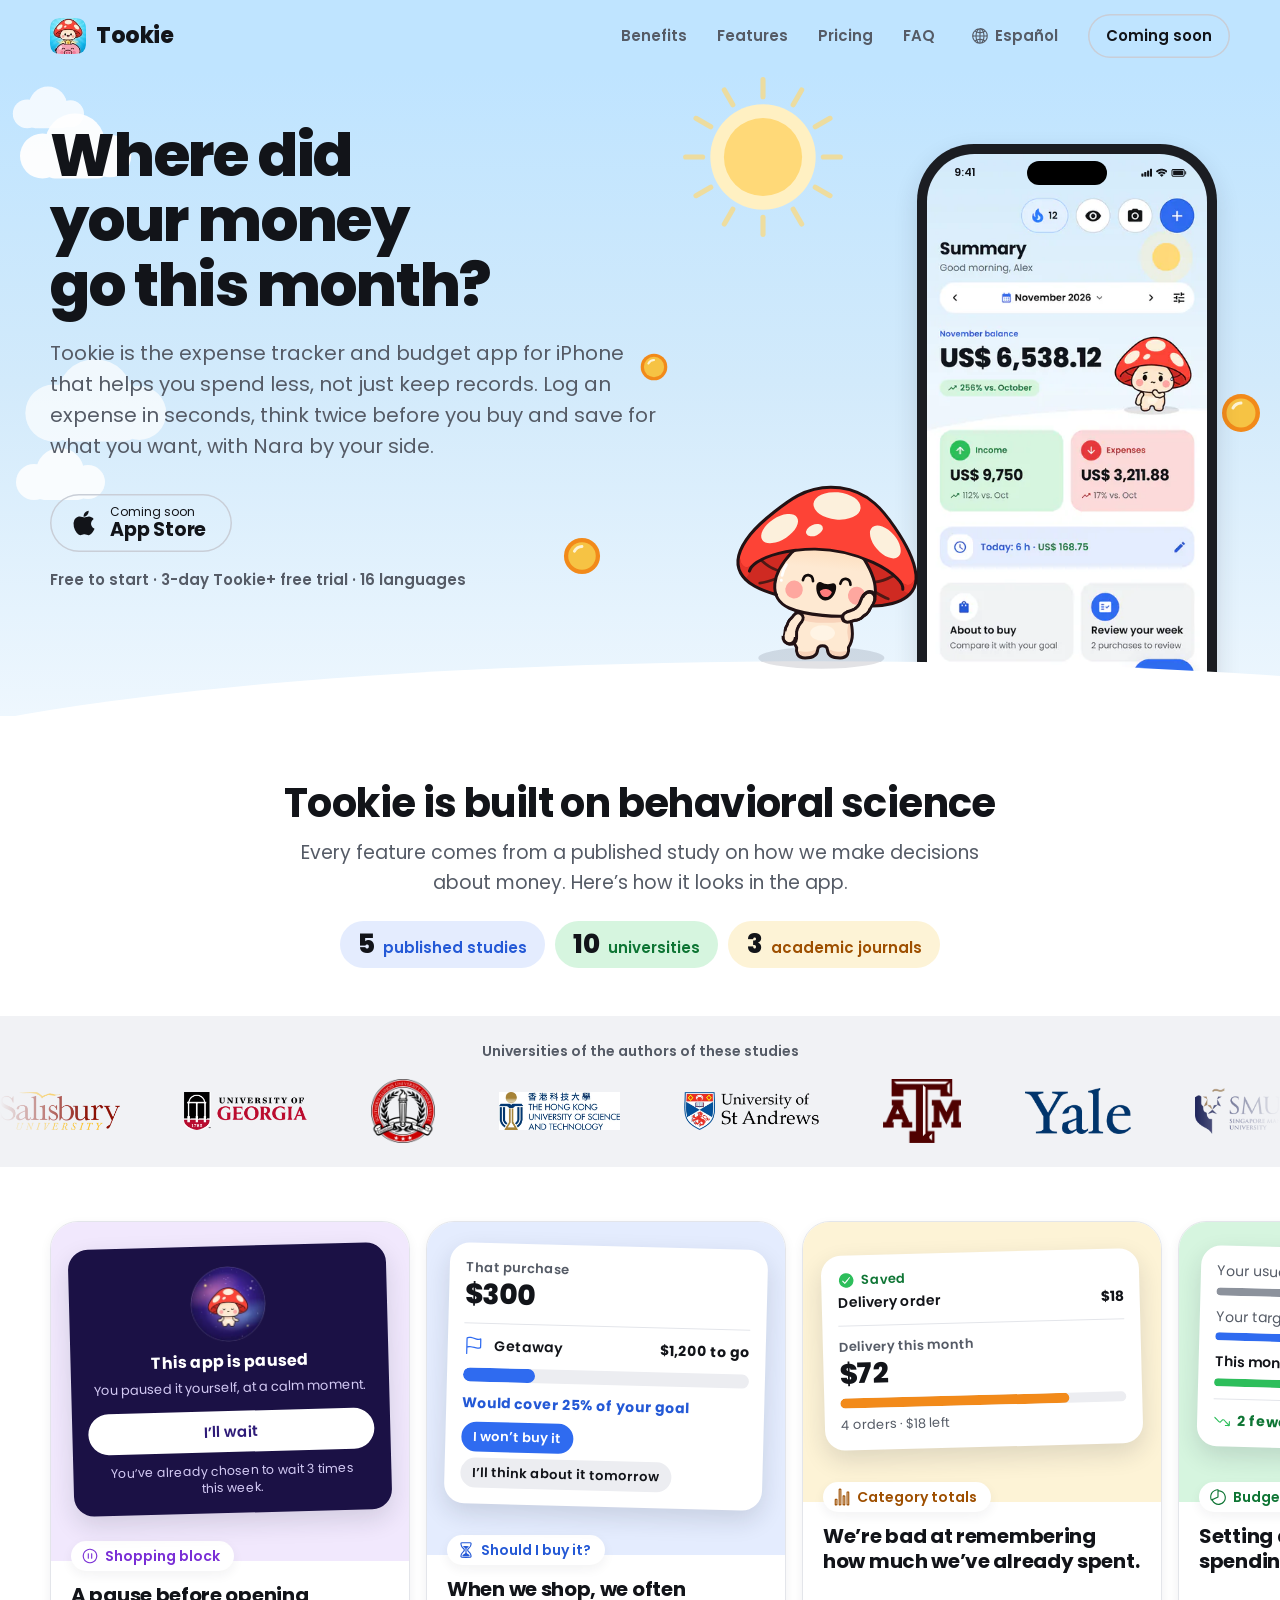
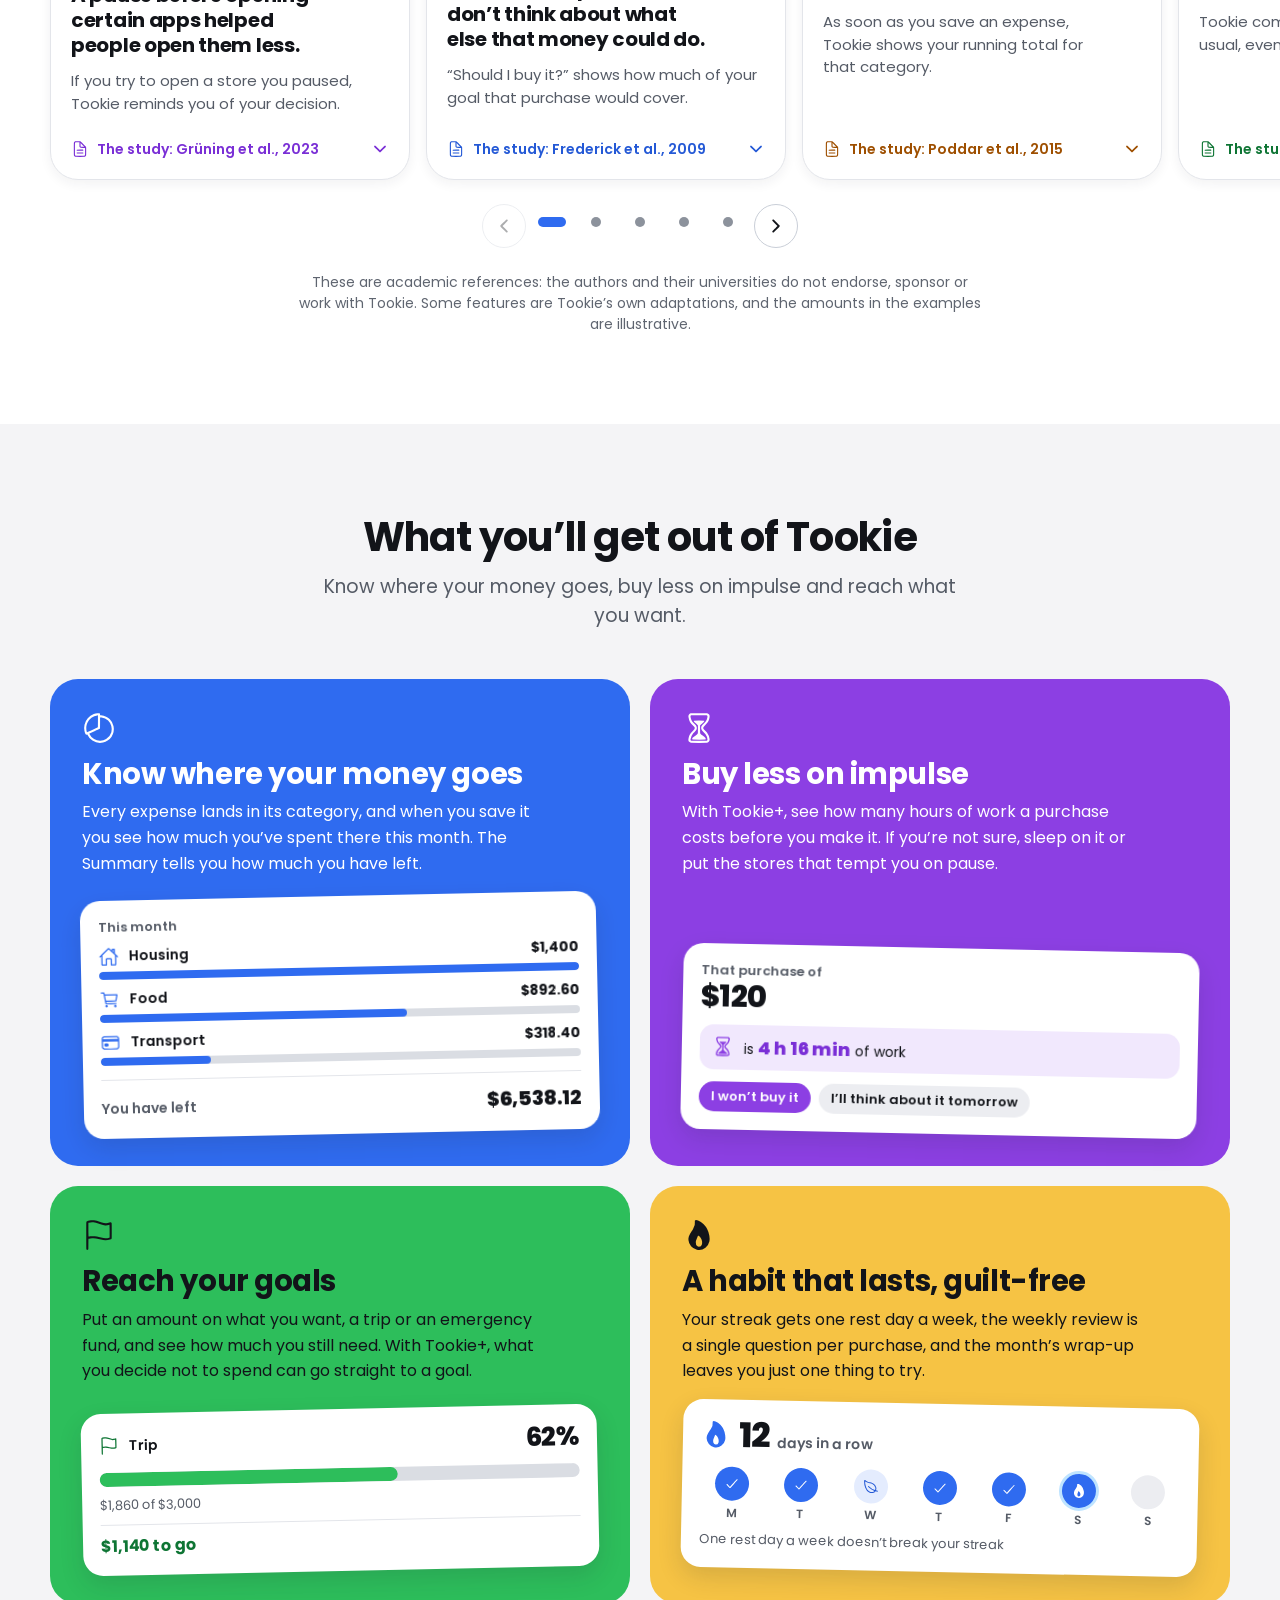
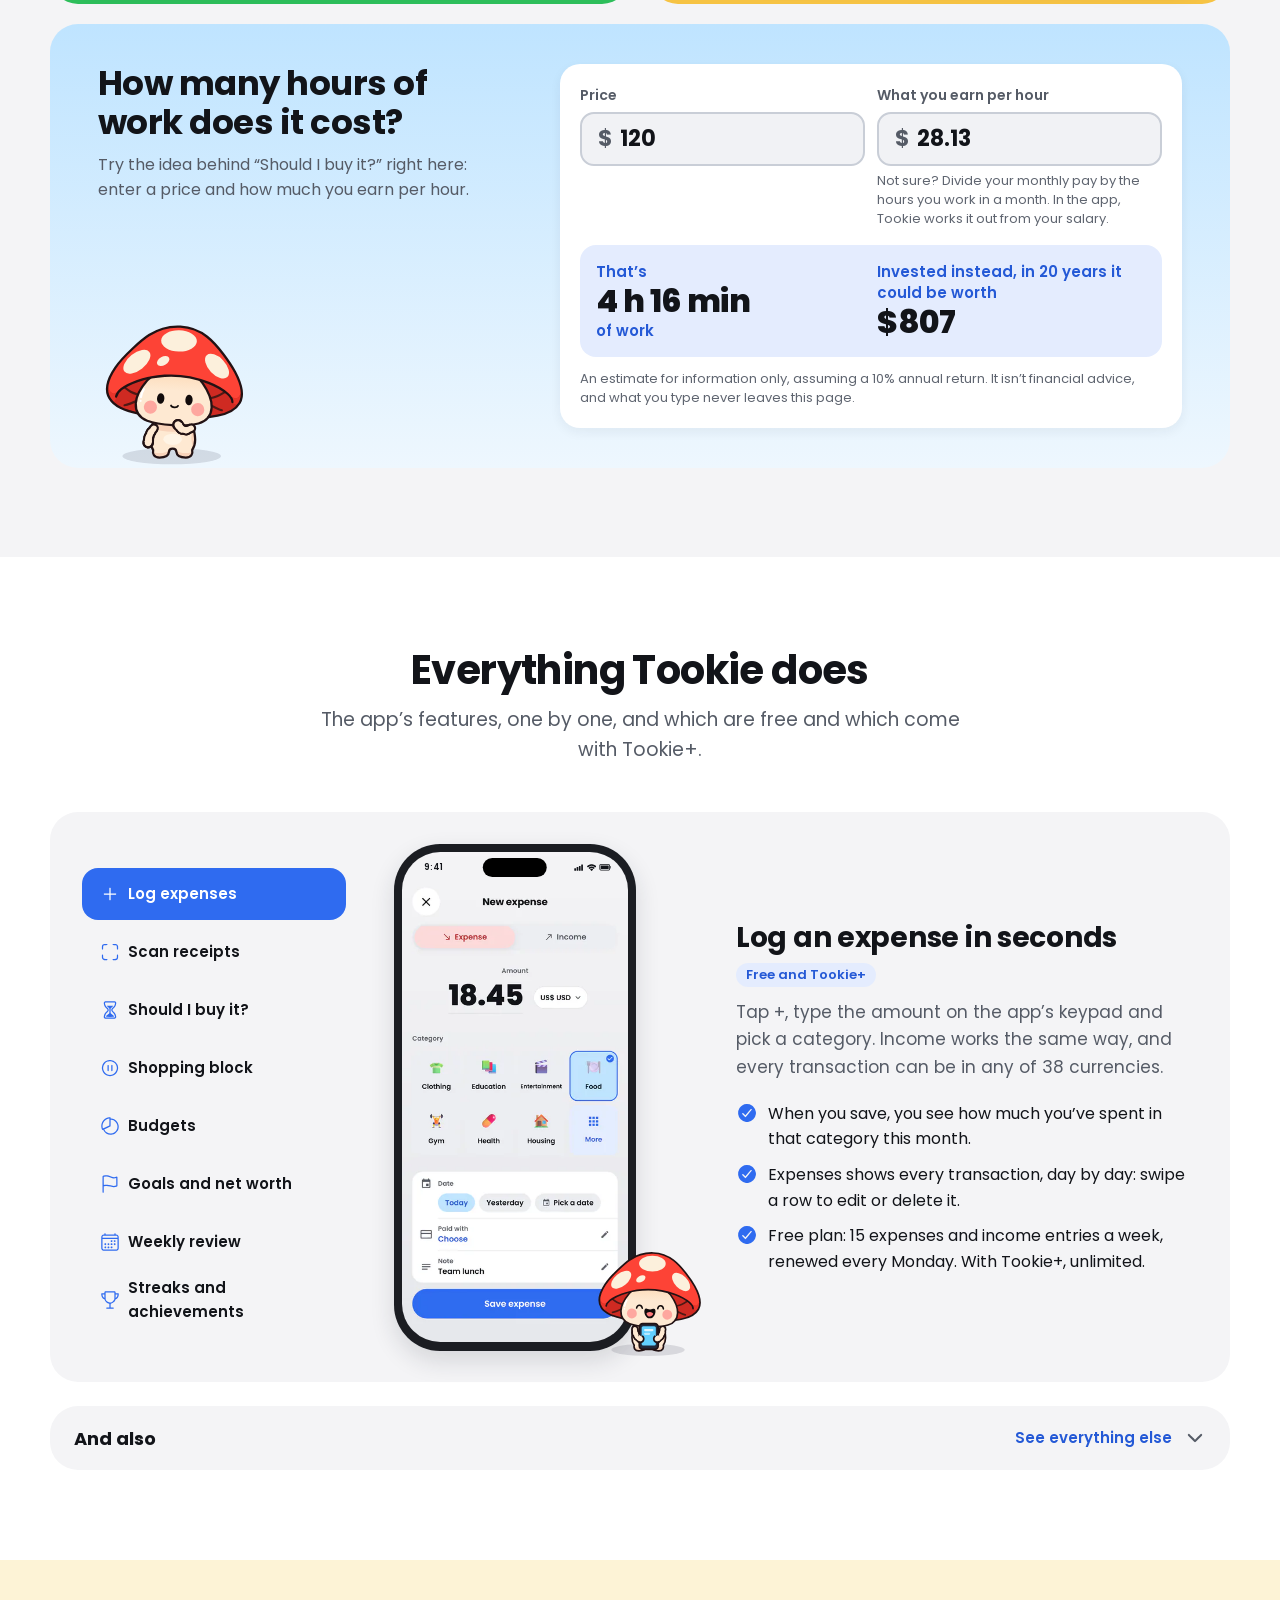
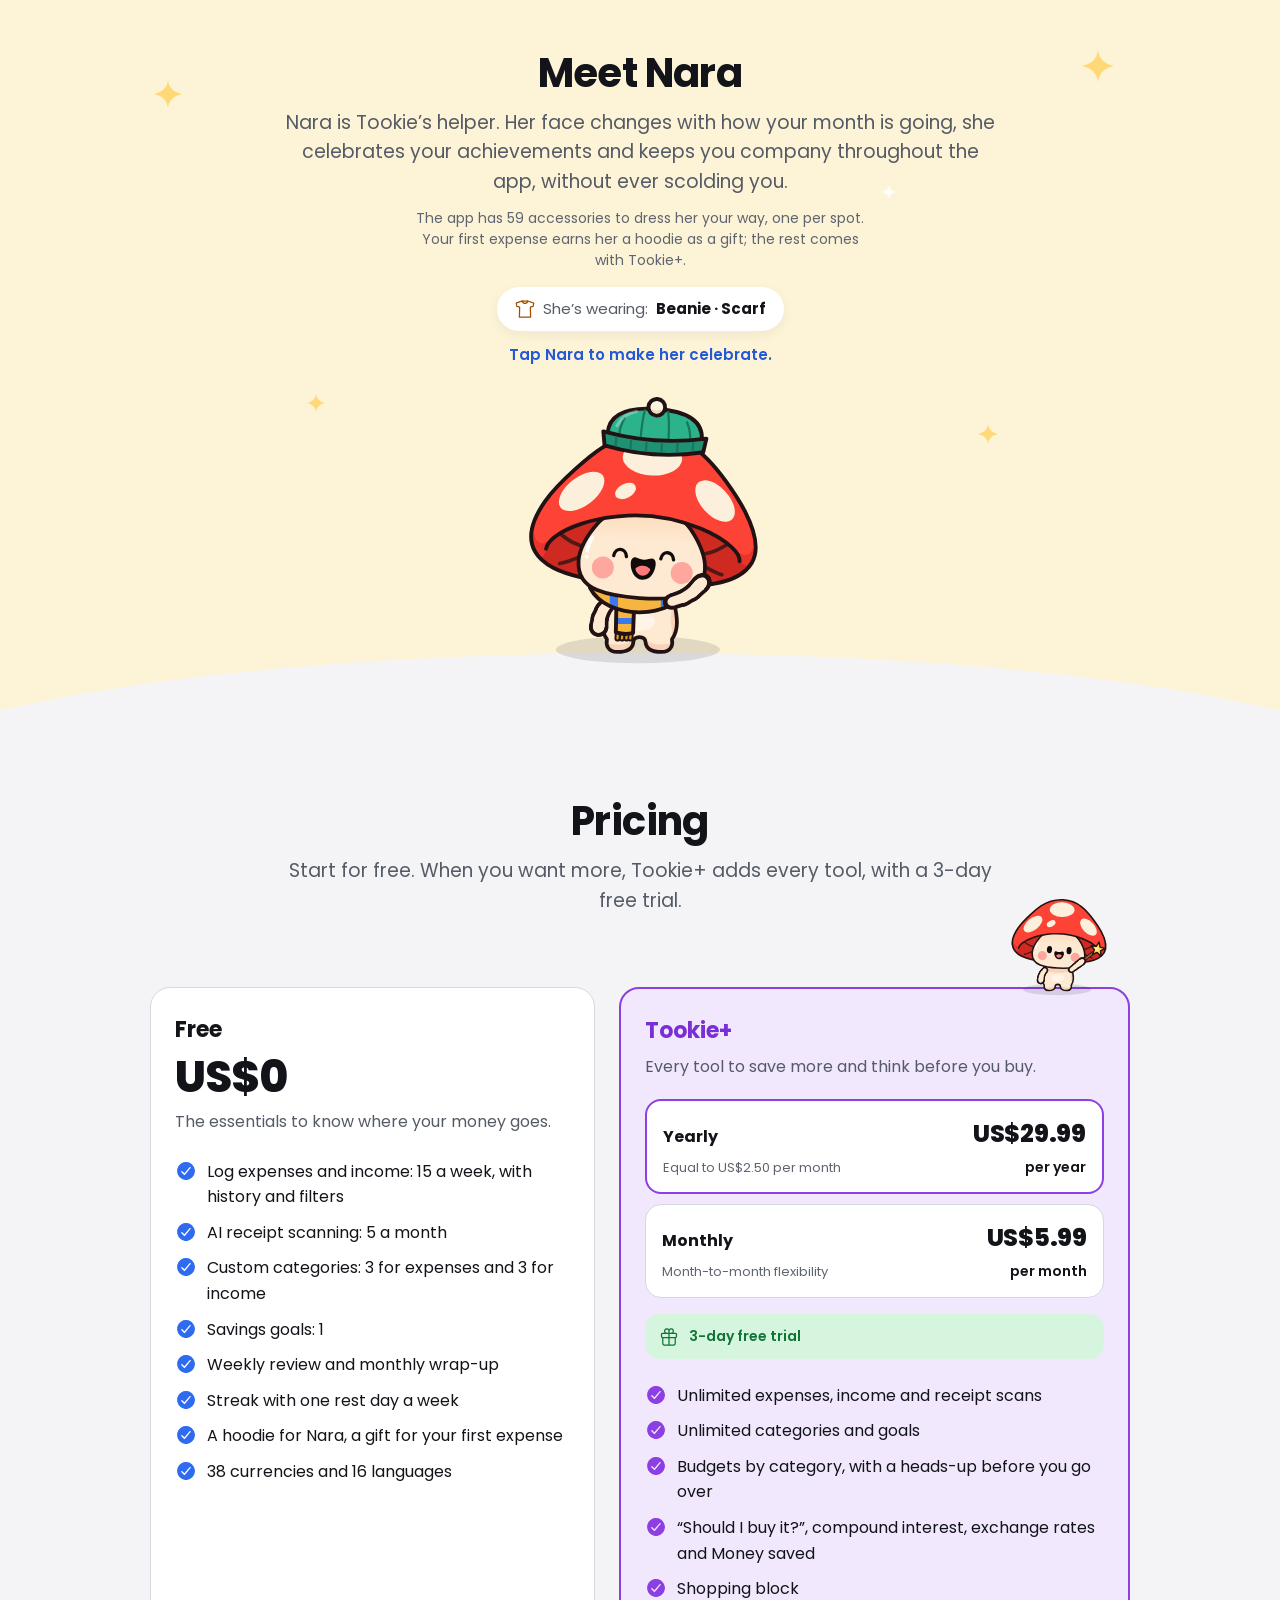
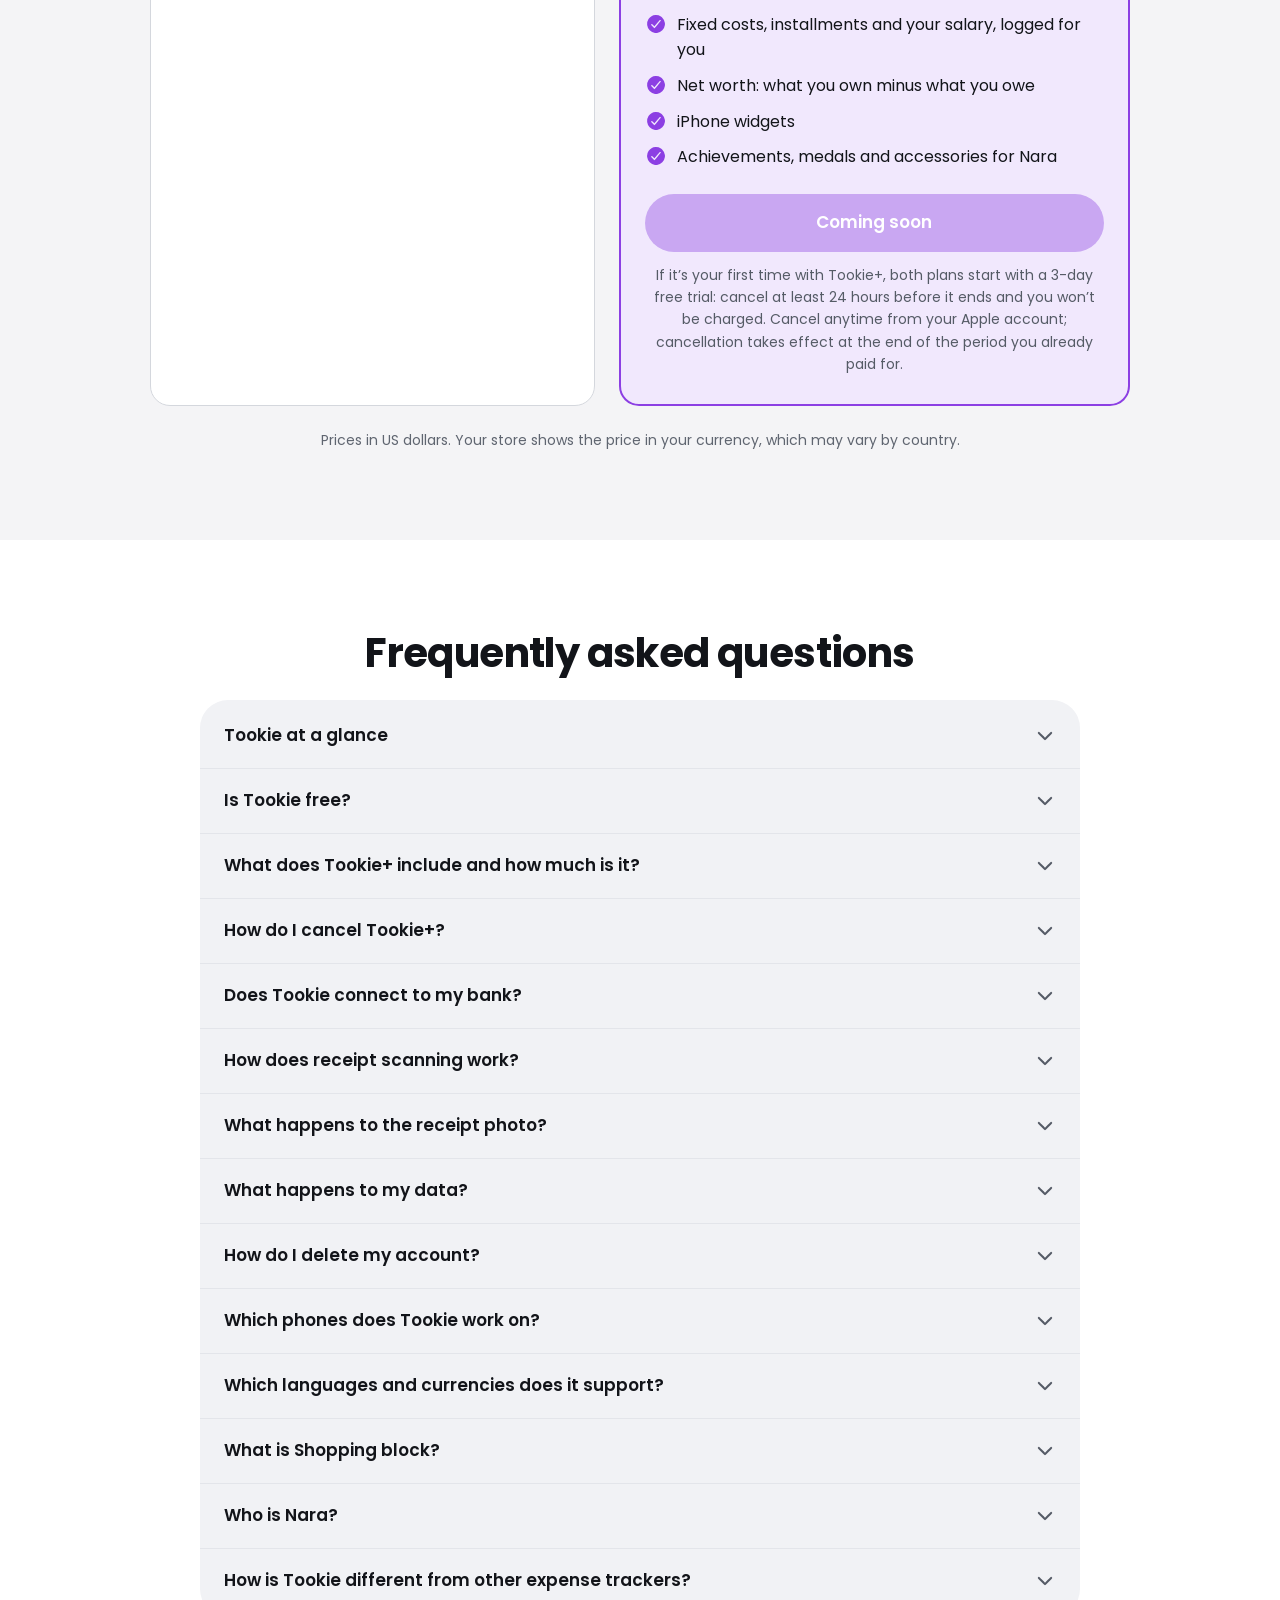
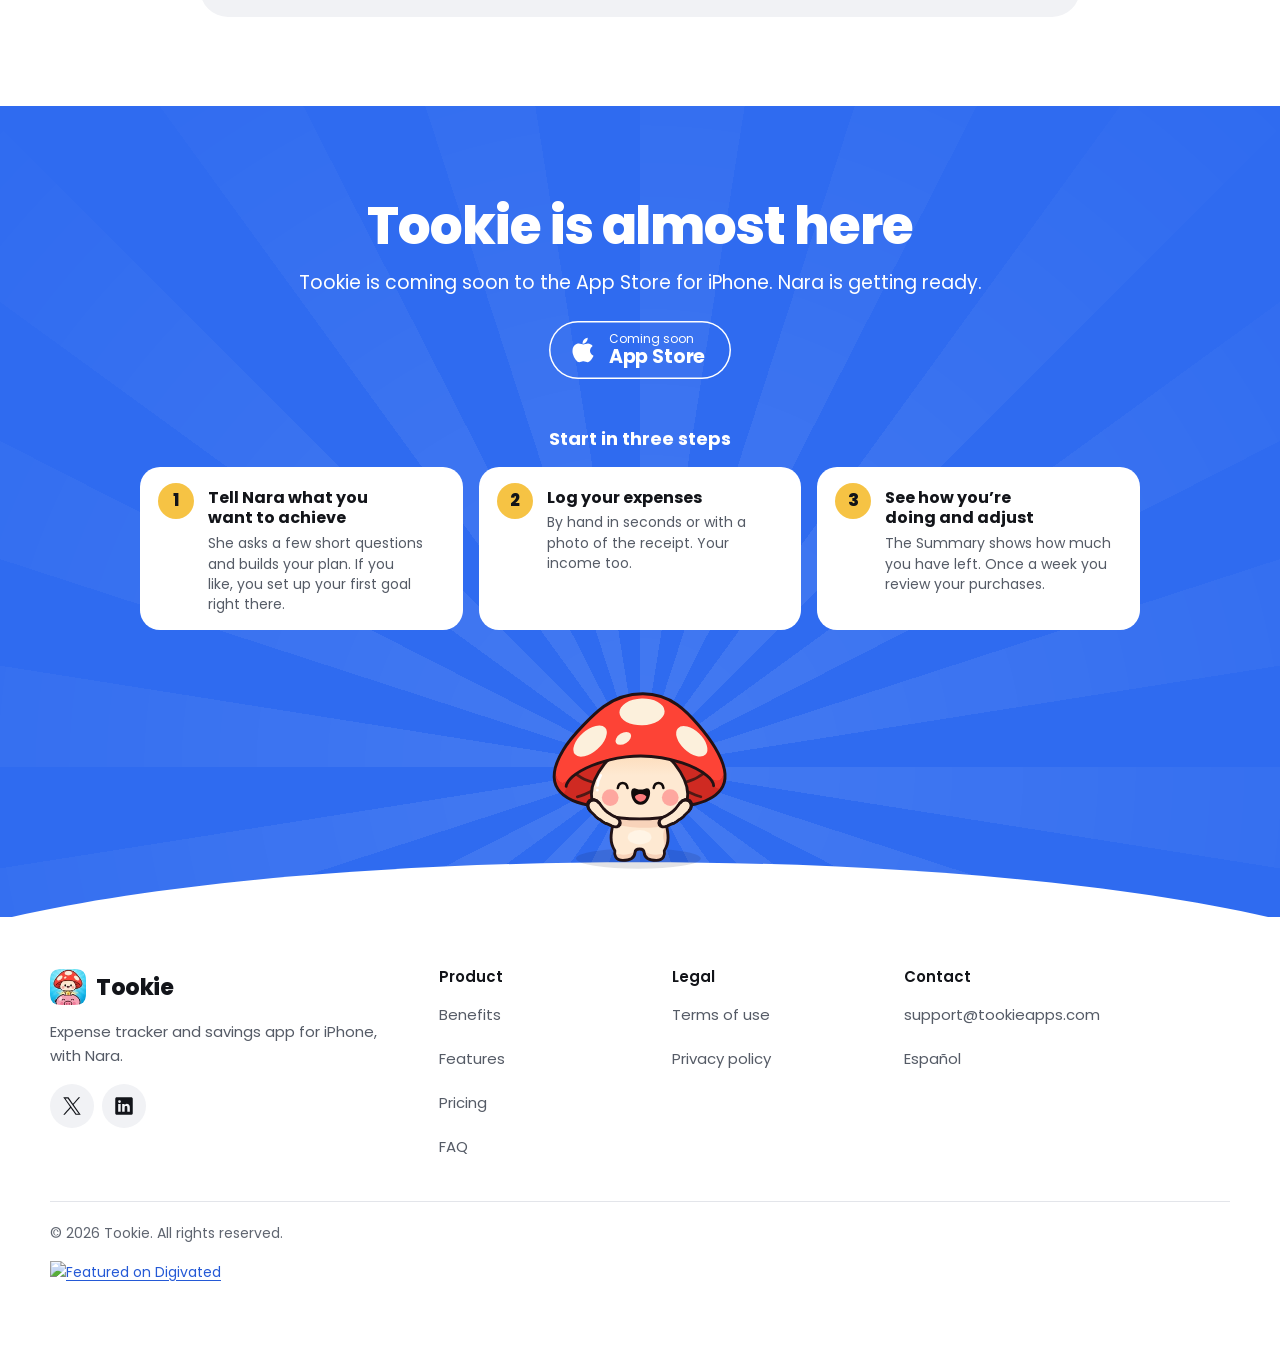
==== commit ae390709: "Web: badge «Featured on Digivated» en el pie y aviso en la política de privacidad (26/11/2026) Co-Au" ====
--- a/index.html
+++ b/index.html
@@ -43,7 +43,7 @@
 
 <link rel="preload" href="assets/fuentes/poppins-400.woff" as="font" type="font/woff" crossorigin>
 <link rel="preload" href="assets/fuentes/poppins-800.woff" as="font" type="font/woff" crossorigin>
-<link rel="stylesheet" href="assets/sitio.7c415b1ab0.css">
+<link rel="stylesheet" href="assets/sitio.8c57a26735.css">
 <script>(function(d,w){var c=d.documentElement.classList;c.replace('sin-js','con-js');if('IntersectionObserver'in w&&!(w.matchMedia&&w.matchMedia('(prefers-reduced-motion: reduce)').matches)){c.add('anima');setTimeout(function(){if(!w.tookieListo)c.remove('anima')},4000)}})(document,window)</script>
 <script src="assets/sitio.js?v=386328d8" defer></script>
 <script type="application/ld+json">{"@context":"https://schema.org","@graph":[{"@type":"Organization","@id":"https://tookieapps.com/#organizacion","name":"Tookie","url":"https://tookieapps.com/","logo":{"@type":"ImageObject","url":"https://tookieapps.com/assets/imagenes/icono-app.png","width":512,"height":512},"image":"https://tookieapps.com/assets/imagenes/icono-app.png","description":"Expense tracker and budget app for iPhone: log spending in seconds, scan receipts and think twice before you buy.","email":"support@tookieapps.com","contactPoint":{"@type":"ContactPoint","contactType":"customer support","email":"support@tookieapps.com","availableLanguage":["en","es"]},"sameAs":["https://x.com/tookieapp","https://www.linkedin.com/company/tookieapp"]},{"@type":"WebSite","@id":"https://tookieapps.com/#sitio","name":"Tookie","alternateName":["Tookie app"],"url":"https://tookieapps.com/","inLanguage":["es","en"],"publisher":{"@id":"https://tookieapps.com/#organizacion"},"description":"Track your spending, set budgets and save for your goals with Tookie. Scan receipts with AI and pause before impulse buys. Free to start."},{"@type":"WebPage","@id":"https://tookieapps.com/#pagina","url":"https://tookieapps.com/","name":"Tookie: expense tracker & budget app for iPhone","description":"Track your spending, set budgets and save for your goals with Tookie. Scan receipts with AI and pause before impulse buys. Free to start.","inLanguage":"en","isPartOf":{"@id":"https://tookieapps.com/#sitio"},"about":{"@id":"https://tookieapps.com/#app"},"mainEntity":{"@id":"https://tookieapps.com/#app"},"publisher":{"@id":"https://tookieapps.com/#organizacion"},"primaryImageOfPage":{"@type":"ImageObject","url":"https://tookieapps.com/assets/imagenes/og-en.png","width":1200,"height":630},"citation":[{"@type":"ScholarlyArticle","name":"Imperfect Recall: The Impact of Composite Spending Information Disclosure on Credit Card Spending","author":[{"@type":"Person","name":"Amit Poddar"},{"@type":"Person","name":"Cameron M. Ellis"},{"@type":"Person","name":"Timucin Ozcan"}],"datePublished":"2015","isPartOf":{"@type":"Periodical","name":"Journal of Consumer Policy"},"url":"https://doi.org/10.1007/s10603-014-9279-8","identifier":{"@type":"PropertyValue","propertyID":"DOI","value":"10.1007/s10603-014-9279-8"}},{"@type":"ScholarlyArticle","name":"Effects of Payment Mechanism on Spending Behavior: The Role of Rehearsal and Immediacy of Payments","author":[{"@type":"Person","name":"Dilip Soman"}],"datePublished":"2001","isPartOf":{"@type":"Periodical","name":"Journal of Consumer Research"},"url":"https://doi.org/10.1086/319621","identifier":{"@type":"PropertyValue","propertyID":"DOI","value":"10.1086/319621"}},{"@type":"ScholarlyArticle","name":"The Influence of Budgets on Consumer Spending","author":[{"@type":"Person","name":"Marcel F. Lukas"},{"@type":"Person","name":"Ray Charles “Chuck” Howard"}],"datePublished":"2023","isPartOf":{"@type":"Periodical","name":"Journal of Consumer Research"},"url":"https://doi.org/10.1093/jcr/ucac024","identifier":{"@type":"PropertyValue","propertyID":"DOI","value":"10.1093/jcr/ucac024"}},{"@type":"ScholarlyArticle","name":"Opportunity Cost Neglect","author":[{"@type":"Person","name":"Shane Frederick"},{"@type":"Person","name":"Nathan Novemsky"},{"@type":"Person","name":"Jing Wang"},{"@type":"Person","name":"Ravi Dhar"},{"@type":"Person","name":"Stephen Nowlis"}],"datePublished":"2009","isPartOf":{"@type":"Periodical","name":"Journal of Consumer Research"},"url":"https://doi.org/10.1086/599764","identifier":{"@type":"PropertyValue","propertyID":"DOI","value":"10.1086/599764"}},{"@type":"ScholarlyArticle","name":"Directing smartphone use through the self-nudge app one sec","author":[{"@type":"Person","name":"David J. Grüning"},{"@type":"Person","name":"Frederik Riedel"},{"@type":"Person","name":"Philipp Lorenz-Spreen"}],"datePublished":"2023","isPartOf":{"@type":"Periodical","name":"Proceedings of the National Academy of Sciences (PNAS)"},"url":"https://doi.org/10.1073/pnas.2213114120","identifier":{"@type":"PropertyValue","propertyID":"DOI","value":"10.1073/pnas.2213114120"}}]},{"@type":"MobileApplication","@id":"https://tookieapps.com/#app","name":"Tookie","alternateName":["Tookie app"],"description":"Tookie is a personal finance app for iPhone that helps you track your spending and save money. On the free plan you log up to 15 expenses and income entries a week, by hand or with a photo of the receipt, which AI reads for you, and set up your first savings goal. With Tookie+, the paid plan, you add budgets by category, “Should I buy it?” (how many hours of work a purchase costs you), Shopping block, fixed costs and installments that log themselves, and your net worth. Its features are inspired by behavioral science studies, and Nara, the app’s helper, keeps you company along the way.","url":"https://tookieapps.com/","operatingSystem":"iOS","applicationCategory":"FinanceApplication","applicationSubCategory":"Personal finance: expense tracking, budgeting and saving","image":"https://tookieapps.com/assets/imagenes/icono-app.png","isAccessibleForFree":true,"offers":[{"@type":"Offer","name":"Free","description":"The essentials to know where your money goes.","price":0,"priceCurrency":"USD","category":"free","seller":{"@id":"https://tookieapps.com/#organizacion"}},{"@type":"Offer","name":"Tookie+ · Monthly","price":5.99,"priceCurrency":"USD","category":"subscription","priceSpecification":{"@type":"UnitPriceSpecification","price":5.99,"priceCurrency":"USD","billingDuration":"P1M","unitCode":"MON","referenceQuantity":{"@type":"QuantitativeValue","value":1,"unitCode":"MON"}},"seller":{"@id":"https://tookieapps.com/#organizacion"},"description":"Month-to-month flexibility. 3-day free trial for new subscribers","validFrom":"2026-11-16"},{"@type":"Offer","name":"Tookie+ · Yearly","price":29.99,"priceCurrency":"USD","category":"subscription","priceSpecification":{"@type":"UnitPriceSpecification","price":29.99,"priceCurrency":"USD","billingDuration":"P1Y","unitCode":"ANN","referenceQuantity":{"@type":"QuantitativeValue","value":1,"unitCode":"ANN"}},"seller":{"@id":"https://tookieapps.com/#organizacion"},"description":"Equal to US$2.50 per month. 3-day free trial for new subscribers","validFrom":"2026-11-16"}],"author":{"@id":"https://tookieapps.com/#organizacion"},"publisher":{"@id":"https://tookieapps.com/#organizacion"},"screenshot":[{"@type":"ImageObject","url":"https://tookieapps.com/assets/imagenes/capturas/en/Resumen.webp","contentUrl":"https://tookieapps.com/assets/imagenes/capturas/en/Resumen.webp","caption":"Tookie home screen: the month’s balance with income and expenses, and Nara next to the amount.","width":780,"height":1695},{"@type":"ImageObject","url":"https://tookieapps.com/assets/imagenes/capturas/en/AgregarGasto.webp","contentUrl":"https://tookieapps.com/assets/imagenes/capturas/en/AgregarGasto.webp","caption":"Tookie’s “New expense” screen: choose expense or income, the category, the amount and the number pad.","width":780,"height":1695},{"@type":"ImageObject","url":"https://tookieapps.com/assets/imagenes/capturas/en/ScanTicketResultado.webp","contentUrl":"https://tookieapps.com/assets/imagenes/capturas/en/ScanTicketResultado.webp","caption":"Tookie reading a grocery receipt: Nara with a magnifying glass, and the total, store, date and category found.","width":780,"height":1695},{"@type":"ImageObject","url":"https://tookieapps.com/assets/imagenes/capturas/en/LoComproLleno.webp","contentUrl":"https://tookieapps.com/assets/imagenes/capturas/en/LoComproLleno.webp","caption":"Tookie’s “Should I buy it?” screen: a US$120 purchase equals 4 h 16 min of work, with the “I won’t buy it”, “Yes, log it” and “I’ll think about it tomorrow” buttons.","width":780,"height":1695},{"@type":"ImageObject","url":"https://tookieapps.com/assets/imagenes/capturas/en/BloqueoComprasActivo.webp","contentUrl":"https://tookieapps.com/assets/imagenes/capturas/en/BloqueoComprasActivo.webp","caption":"Tookie’s Shopping block screen with the block on, three stores blocked and how many times the person chose to wait.","width":780,"height":1695},{"@type":"ImageObject","url":"https://tookieapps.com/assets/imagenes/capturas/en/PresupuestosObjetivos.webp","contentUrl":"https://tookieapps.com/assets/imagenes/capturas/en/PresupuestosObjetivos.webp","caption":"Tookie’s Budgets screen: spending for the month, a ring showing 89% used and categories compared with the usual.","width":780,"height":1695},{"@type":"ImageObject","url":"https://tookieapps.com/assets/imagenes/capturas/en/Metas.webp","contentUrl":"https://tookieapps.com/assets/imagenes/capturas/en/Metas.webp","caption":"Tookie’s Goals screen with two goals in progress, each with its percentage, and Nara holding a coin next to a piggy bank.","width":780,"height":1695},{"@type":"ImageObject","url":"https://tookieapps.com/assets/imagenes/capturas/en/RevisionSemanal.webp","contentUrl":"https://tookieapps.com/assets/imagenes/capturas/en/RevisionSemanal.webp","caption":"Tookie’s weekly review: a dinner with friends and the question “If you could choose again, would you make this purchase again?”, with Yes, I’m not sure and No.","width":780,"height":1695},{"@type":"ImageObject","url":"https://tookieapps.com/assets/imagenes/capturas/en/Logros.webp","contentUrl":"https://tookieapps.com/assets/imagenes/capturas/en/Logros.webp","caption":"Tookie’s achievements screen: the medal collection, the next achievement and Nara celebrating.","width":780,"height":1695}],"inLanguage":["es","es-419","en-US","en-GB","pt-BR","fr","de","it","nl","pl","sv","no","da","tr","zh-Hans","ja","ko"],"featureList":["Log an expense in seconds","Scan receipts with AI","Before you buy, see what it really costs","Put the stores that tempt you on pause","Budgets that warn you ahead of time","Savings goals and net worth","Weekly review and monthly wrap-up","Streaks, achievements and accessories for Nara","iPhone widgets","16 languages","38 currencies","Hide balances","Fixed costs and installments","Compound interest and exchange rates","Your expected paycheck","Reminders from Nara","Weather on your Summary","Tookie tour"]},{"@type":"FAQPage","@id":"https://tookieapps.com/#preguntas","url":"https://tookieapps.com/#preguntas","name":"Frequently asked questions","inLanguage":"en","isPartOf":{"@id":"https://tookieapps.com/#pagina"},"mainEntity":[{"@type":"Question","name":"Is Tookie free?","acceptedAnswer":{"@type":"Answer","text":"Yes, Tookie is free to start. On the free plan you log up to 15 expenses and income entries a week, use your history and filters, scan 5 receipts a month and set up your first savings goal. Tookie+ is the paid plan, with the rest of the tools."}},{"@type":"Question","name":"What does Tookie+ include and how much is it?","acceptedAnswer":{"@type":"Answer","text":"Tookie+ costs US$29.99 a year or US$5.99 a month. If it’s your first time with Tookie+, both plans start with a 3-day free trial. It adds unlimited expenses, income and scans, budgets, “Should I buy it?”, Shopping block, fixed costs and installments, your net worth, unlimited goals and categories, iPhone widgets, and achievements and accessories for Nara. Your store shows the price in your currency."}},{"@type":"Question","name":"How do I cancel Tookie+?","acceptedAnswer":{"@type":"Answer","text":"You can cancel anytime from the store where you bought it. On iPhone: Settings → your name → Subscriptions, or “Manage subscription” inside Tookie. Cancellation takes effect at the end of the period you already paid for, and if you cancel at least 24 hours before the free trial ends, you won’t be charged."}},{"@type":"Question","name":"Does Tookie connect to my bank?","acceptedAnswer":{"@type":"Answer","text":"No. Tookie doesn’t connect to your bank, your cards or digital wallets, and it never asks for their passwords. You add every transaction yourself: by hand, in seconds, or with a photo of the receipt."}},{"@type":"Question","name":"How does receipt scanning work?","acceptedAnswer":{"@type":"Answer","text":"You snap the receipt, or pick a screenshot of an online purchase from your gallery, and AI reads the store, the amount, the date and the category. Before saving you check every detail and can change it; if the receipt has no readable date, today’s date is used. The free plan includes 5 scans a month, and Tookie+ has no limit."}},{"@type":"Question","name":"What happens to the receipt photo?","acceptedAnswer":{"@type":"Answer","text":"The photo is only used to read the receipt and \u003cstrong>is not stored\u003c/strong>, either in your account or on Tookie’s servers. It travels encrypted to Tookie’s server, which passes it to OpenAI to read it: if the receipt shows your personal details, such as your name, OpenAI can see them. What’s kept is the expense you confirm and a record of the scan with what was read, without the photo. The details are in the \u003ca href=\"https://tookieapps.com/privacidad.html#en\">Privacy policy\u003c/a>."}},{"@type":"Question","name":"What happens to my data?","acceptedAnswer":{"@type":"Answer","text":"Your data is stored so the app works and it’s there when you sign in again, including from another phone. Tookie doesn’t sell your data, doesn’t show ads and doesn’t track you across other apps or websites. Everything travels encrypted, and one account can’t read another’s data. More in the \u003ca href=\"https://tookieapps.com/privacidad.html#en\">Privacy policy\u003c/a>."}},{"@type":"Question","name":"How do I delete my account?","acceptedAnswer":{"@type":"Answer","text":"In the app, go to Profile → Delete account. It’s permanent: your account and your data are erased. Deleting your account doesn’t cancel a subscription, so if you pay for Tookie+, cancel it in the store first."}},{"@type":"Question","name":"Which phones does Tookie work on?","acceptedAnswer":{"@type":"Answer","text":"Tookie is an iPhone app, and you get it from the App Store."}},{"@type":"Question","name":"Which languages and currencies does it support?","acceptedAnswer":{"@type":"Answer","text":"Tookie is available in 16 languages: Spanish, US and UK English, Portuguese, French, German, Italian, Dutch, Polish, Swedish, Norwegian, Danish, Turkish, Simplified Chinese, Japanese and Korean. Each expense keeps its own currency, out of 38, and totals are converted to your main currency."}},{"@type":"Question","name":"What is Shopping block?","acceptedAnswer":{"@type":"Answer","text":"It’s a Tookie+ feature that puts the shopping apps you choose on pause. If you try to open one, a Tookie screen appears with a single button, “I’ll wait”, and to open it again you have to change your decision in Tookie. It uses Apple’s Screen Time, and Tookie never sees which apps you have. It depends on your iPhone’s permissions and may not be available on every device."}},{"@type":"Question","name":"Who is Nara?","acceptedAnswer":{"@type":"Answer","text":"Nara is Tookie’s helper. She keeps you company throughout the app, her face changes with how your month is going, she celebrates your achievements and she walks you through it in the Tookie tour. Your first expense earns her a hoodie, on any plan. With Tookie+ you can dress her up all the way: 16 accessories are ready to wear and the rest you earn with achievements."}},{"@type":"Question","name":"How is Tookie different from other expense trackers?","acceptedAnswer":{"@type":"Answer","text":"Tookie is designed to help you spend less, not just to keep records. Before you buy, it shows how many hours of work something costs and lets you put the stores that tempt you on pause; its features are inspired by behavioral science studies; it doesn’t connect to your bank, so you decide what goes in; and it doesn’t scold you: your streak gets a rest day and Nara keeps you company."}}]}]}</script>
@@ -485,7 +485,8 @@
 <li><a href="es/" hreflang="es" lang="es">Español</a></li>
 </ul></div>
 </div>
-<div class="contenedor pie__base"><p>© <span data-anio="2026">2026</span> Tookie. All rights reserved.</p></div>
+<div class="contenedor pie__base"><p>© <span data-anio="2026">2026</span> Tookie. All rights reserved.</p>
+<div class="pie__insignia"><a href="https://digivated.com/projects/listing/8116a3ad-ad06-4e67-b48f-d68ad1806348" data-digivated-project="8116a3ad-ad06-4e67-b48f-d68ad1806348" target="_blank" rel="noopener"><img src="https://digivated.com/badge/8116a3ad-ad06-4e67-b48f-d68ad1806348?theme=dark" alt="Featured on Digivated" width="250" height="54" loading="lazy"></a></div></div>
 </footer>
 <script>(function(){var d=document,w=window,u="assets/nara.427912b1.js",e=0,c=[],N=".nara[data-nara-interactiva]",v=d.querySelectorAll(".vestidor[hidden]"),n=d.querySelectorAll(N),t=d.querySelectorAll(".nara__tocala"),i,a;for(i=0;i<v.length;i++)v[i].hidden=!1;for(i=0;i<n.length;i++){a=n[i];a.setAttribute("role","button");a.setAttribute("tabindex","0");a.setAttribute("aria-label",a.getAttribute("data-nara-etiqueta")||"Nara");a.removeAttribute("aria-hidden")}function b(x){for(var j=0;j<v.length;j++){if(x)v[j].setAttribute("aria-busy","true");else v[j].removeAttribute("aria-busy");v[j].classList.toggle("vestidor--cargando",!!x)}}function f(){if(e)return;e=1;b(1);import(new URL(u,d.baseURI).href).then(function(m){e=2;b(0);m.iniciar({cola:c})}).catch(function(){var j;e=3;b(0);for(j=0;j<v.length;j++)v[j].hidden=!0;for(j=0;j<t.length;j++)t[j].hidden=!0;for(j=0;j<n.length;j++){a=n[j];a.removeAttribute("role");a.removeAttribute("tabindex");a.removeAttribute("aria-label");a.removeAttribute("data-nara-interactiva");a.setAttribute("aria-hidden","true")}})}function q(x){var k=c.indexOf(x);if(k>=0)c.splice(k,1);c.push(x);f()}d.addEventListener("click",function(z){if(e>1)return;var x=z.target,y=x&&x.closest&&x.closest(".vestidor [data-accesorio],.vestidor [data-accion=sacar-todo],"+N);if(y)q(y)});d.addEventListener("keydown",function(z){var x=z.target,k=z.key;if(e>1||k!=="Enter"&&k!==" "&&k!=="Spacebar"||!x||!x.matches||!x.matches(N))return;z.preventDefault();q(x)});var g=w.matchMedia&&w.matchMedia("(prefers-reduced-motion: reduce)"),s=navigator.connection&&navigator.connection.saveData;function o(){(w.requestIdleCallback||function(h){setTimeout(h,1500)})(f,{timeout:4000})}function l(){if(d.readyState==="complete")o();else w.addEventListener("load",o)}if(s)return;if(g&&g.matches){var h=function(z){if(!z.matches)l()};if(g.addEventListener)g.addEventListener("change",h);else if(g.addListener)g.addListener(h);return}l()})();</script>
 </body>
--- a/assets/sitio.8c57a26735.css
+++ b/assets/sitio.8c57a26735.css
@@ -0,0 +1,1554 @@
+/* Tookie · estilos del sitio (fuente: web/estilos/sitio.css) */
+@font-face { font-family: 'Poppins'; font-style: normal; font-weight: 400; font-display: swap; src: url('fuentes/poppins-400.woff') format('woff'); }
+@font-face { font-family: 'Poppins'; font-style: normal; font-weight: 600; font-display: swap; src: url('fuentes/poppins-600.woff') format('woff'); }
+@font-face { font-family: 'Poppins'; font-style: normal; font-weight: 700; font-display: swap; src: url('fuentes/poppins-700.woff') format('woff'); }
+@font-face { font-family: 'Poppins'; font-style: normal; font-weight: 800; font-display: swap; src: url('fuentes/poppins-800.woff') format('woff'); }
+:root {
+color-scheme: light;
+--fondo: #F4F4F6;
+--fondo-abajo: #E6E7EB;
+--colina: #FFFFFF;
+--colina-pasarela: #FBFBFC;
+--superficie: #FFFFFF;
+--superficie-suave: #F1F2F5;
+--superficie-hundida: #ECEDF1;
+--borde: #E3E5EA;
+--borde-control: #C9CED7;
+--borde-plan: #D4D7DD;
+--pista: #DADDE3;
+--tinta: #121419;
+--tinta-suave: #555B66;
+--tinta-tenue: #5F6570;
+--tinta-apagada: #8C929C;
+--blanco: #FFFFFF;
+--primario: #2F6BF0;
+--primario-texto: #2459D6;
+--primario-borde: #1D52C9;
+--primario-suave: #E4ECFE;
+--seleccion: #BFE4FF;
+--premium: #8C3FE3;
+--premium-texto: #7A2FD6;
+--premium-oscuro: #6A23C4;
+--premium-suave: #F1E8FD;
+--premium-apagado: #C9A7F2;
+--positivo: #2DBE5B;
+--positivo-texto: #0E7534;
+--positivo-suave: #D6F5DF;
+--negativo: #E5383B;
+--negativo-texto: #B32528;
+--negativo-suave: #FBDADA;
+--atencion: #F28A1A;
+--atencion-texto: #9E4F00;
+--logro: #F6C344;
+--logro-suave: #FDF3D6;
+--cielo-arriba: #BFE4FF;
+--cielo-medio: #D2EAFB;
+--cielo-abajo: #EEF7FE;
+--sol: #FFD978;
+--sol-halo: #FFF0C2;
+--nube: #FFFFFF;
+--velo-claro: rgba(255, 255, 255, 0.1);
+--telefono-marco: #1B1D22;
+--bloqueo-noche: #1B1145;
+--bloqueo-texto-suave: #D4CBF5;
+--bloqueo-boton-texto: #2E1B78;
+--sombra-suave: 0 4px 12px rgba(27, 32, 48, 0.06);
+--sombra-flotante: 0 10px 24px rgba(27, 32, 48, 0.14);
+--radio-chico: 10px;
+--radio-control: 14px;
+--radio-mosaico: 16px;
+--radio-tarjeta: 20px;
+--radio-hoja: 28px;
+--radio-pildora: 999px;
+--e-xs: 4px;
+--e-s: 8px;
+--e-m: 12px;
+--e-l: 16px;
+--e-xl: 20px;
+--e-xxl: 24px;
+--e-xxxl: 32px;
+--e-enorme: 48px;
+--toque-minimo: 44px;
+--toque-boton: 54px;
+--mov-rapido: 160ms;
+--mov-normal: 240ms;
+--mov-entrada: cubic-bezier(0.2, 0.8, 0.2, 1);
+--escala-toque: 0.96;
+--fuente: 'Poppins', system-ui, -apple-system, 'Segoe UI', Roboto, Arial, sans-serif;
+--contenedor: 1180px;
+--gutter: 20px;
+--encabezado-alto: 64px;
+--seccion-espacio: clamp(56px, 7vw, 96px);
+--colina-alto: clamp(46px, 6vw, 92px);
+--nara-piso: 0.9157;
+--nara-proporcion: 1.1400;
+}
+@media (min-width: 768px) {
+:root { --gutter: 32px; }
+}
+@media (min-width: 900px) {
+:root { --encabezado-alto: 72px; --toque-boton: 58px; }
+}
+*, *::before, *::after { box-sizing: border-box; }
+html {
+-webkit-text-size-adjust: 100%;
+text-size-adjust: 100%;
+scroll-padding-top: calc(var(--encabezado-alto) + 16px);
+}
+body {
+margin: 0;
+min-width: 320px;
+font-family: var(--fuente);
+font-size: 16px;
+line-height: 1.6;
+color: var(--tinta);
+background: var(--superficie);
+-webkit-font-smoothing: antialiased;
+-moz-osx-font-smoothing: grayscale;
+overflow-x: hidden;
+}
+h1, h2, h3, h4, p, ul, ol, dl, dd, figure, blockquote { margin: 0; }
+h1, h2, h3, h4 { font-weight: 700; color: var(--tinta); text-wrap: balance; }
+p { text-wrap: pretty; }
+:where(ul[class], ol[class]), .nav ul, .pie__columna ul { list-style: none; padding: 0; }
+img { display: block; max-width: 100%; height: auto; }
+button, input { font: inherit; color: inherit; }
+cite { font-style: normal; }
+a { color: var(--primario-texto); text-decoration-thickness: 1px; text-underline-offset: 0.18em; }
+a:hover { text-decoration-thickness: 2px; }
+:focus-visible { outline: 3px solid var(--primario); outline-offset: 3px; }
+main:focus { outline: none; }
+@media (prefers-reduced-motion: no-preference) {
+html:focus-within { scroll-behavior: smooth; }
+}
+[hidden] { display: none !important; }
+.sin-js .solo-js { display: none !important; }
+.solo-lector {
+position: absolute !important;
+width: 1px; height: 1px;
+margin: -1px; padding: 0;
+overflow: hidden;
+clip: rect(0 0 0 0);
+white-space: nowrap;
+border: 0;
+}
+.icono { display: inline-block; width: 20px; height: 20px; flex: none; vertical-align: middle; }
+.saltar {
+position: absolute;
+left: var(--gutter);
+top: -100px;
+z-index: 100;
+padding: 12px 20px;
+border-radius: var(--radio-pildora);
+background: var(--tinta);
+color: var(--blanco);
+font-weight: 600;
+text-decoration: none;
+}
+.saltar:focus { top: 12px; }
+.contenedor {
+width: 100%;
+max-width: calc(var(--contenedor) + 2 * var(--gutter));
+margin-inline: auto;
+padding-inline: var(--gutter);
+}
+.titulo-seccion {
+font-size: clamp(27px, 4vw, 40px);
+line-height: 1.15;
+letter-spacing: -0.015em;
+}
+.bajada {
+margin-top: var(--e-m);
+max-width: 60ch;
+font-size: clamp(17px, 1.5vw, 19px);
+line-height: 1.55;
+color: var(--tinta-suave);
+}
+.nota { font-size: 14px; line-height: 1.5; color: var(--tinta-tenue); }
+.boton {
+display: inline-flex;
+align-items: center;
+justify-content: center;
+gap: var(--e-s);
+min-height: var(--toque-boton);
+padding: 0 28px;
+border: 0;
+border-radius: var(--radio-pildora);
+font-weight: 600;
+font-size: 16px;
+line-height: 1.2;
+text-align: center;
+text-decoration: none;
+cursor: pointer;
+transition: transform var(--mov-rapido) ease, background-color var(--mov-rapido) ease;
+}
+.boton:active { transform: scale(var(--escala-toque)); }
+.boton .icono { width: 20px; height: 20px; }
+.boton--primario { background: var(--primario); color: var(--blanco); }
+.boton--primario:hover { background: var(--primario-borde); transform: translateY(-2px); }
+.boton--secundario { background: var(--superficie); color: var(--tinta); box-shadow: inset 0 0 0 1.5px var(--borde-control); }
+.boton--secundario:hover { background: var(--superficie-suave); }
+.boton--plus { background: var(--premium); color: var(--blanco); }
+.boton--plus:hover { background: var(--premium-oscuro); }
+.boton--chico { min-height: var(--toque-minimo); padding: 0 18px; font-size: 15px; }
+.boton--pronto { background: transparent; color: var(--tinta); box-shadow: inset 0 0 0 1.5px var(--borde-control); cursor: default; }
+.boton--apagado { background: var(--premium-apagado); color: var(--blanco); cursor: default; }
+.boton--apagado:hover { background: var(--premium-apagado); }
+.boton--pronto:active, .boton--apagado:active { transform: none; }
+@media (min-width: 900px) {
+.boton { font-size: 17px; }
+.boton--chico { font-size: 15px; }
+}
+.tiendas { display: flex; flex-wrap: wrap; gap: var(--e-m); }
+.tiendas--centro { justify-content: center; }
+.tienda {
+display: inline-flex;
+align-items: center;
+gap: var(--e-m);
+min-height: 58px;
+padding: 8px 26px 8px 20px;
+border-radius: var(--radio-pildora);
+background: var(--tinta);
+color: var(--blanco);
+text-decoration: none;
+transition: transform var(--mov-rapido) ease, background-color var(--mov-rapido) ease;
+}
+.tienda:hover { background: #2A2D34;  transform: translateY(-2px); }
+.tienda:active { transform: scale(var(--escala-toque)); }
+.tienda__icono { width: 28px; height: 28px; }
+.tienda--pronto { background: transparent; color: var(--tinta); box-shadow: inset 0 0 0 1.5px var(--borde-control); cursor: default; }
+.tienda--pronto:hover { background: transparent; transform: none; }
+.tienda--pronto:active { transform: none; }
+.tienda__textos { display: grid; line-height: 1.15; text-align: left; }
+.tienda__arriba { font-size: 12px; font-weight: 400; }
+.tienda__abajo { font-size: 19px; font-weight: 700; letter-spacing: -0.01em; }
+@media (max-width: 479px) {
+.tienda { flex: 1 1 150px; gap: 10px; min-height: 54px; padding: 8px 16px 8px 14px; }
+.tienda__icono { width: 24px; height: 24px; }
+.tienda__abajo { font-size: 17px; }
+}
+.chip {
+display: inline-flex;
+align-items: center;
+gap: 6px;
+min-height: var(--toque-minimo);
+padding: 4px 16px;
+border: 1px solid transparent;
+border-radius: var(--radio-pildora);
+background: var(--superficie-hundida);
+color: var(--tinta);
+font-size: 14px;
+font-weight: 600;
+line-height: 1.35;
+cursor: pointer;
+transition: transform var(--mov-rapido) ease, background-color var(--mov-rapido) ease;
+}
+.chip:hover { background: var(--pista); }
+.chip:active { transform: scale(var(--escala-toque)); }
+.chip[aria-pressed="true"] { background: var(--seleccion); color: var(--primario-texto); }
+@media (forced-colors: active) {
+.chip[aria-pressed="true"] { forced-color-adjust: none; background: Highlight; color: HighlightText; }
+}
+.encabezado {
+position: sticky;
+top: 0;
+z-index: 50;
+background: var(--fondo);
+transition: box-shadow var(--mov-normal) ease, background-color var(--mov-normal) ease;
+}
+.encabezado[data-sombra] { box-shadow: 0 1px 0 var(--borde), var(--sombra-suave); }
+.pagina--inicio .encabezado { background: var(--cielo-arriba); }
+.pagina--inicio .encabezado[data-sombra] { background: var(--superficie); }
+.pagina--inicio .encabezado:not([data-sombra]) :is(.nav a, .idioma):hover { background: var(--superficie); }
+.progreso { position: absolute; left: 0; right: 0; top: 100%; height: 3px; overflow: hidden; pointer-events: none; }
+.progreso i { display: block; height: 100%; background: var(--primario); transform: scaleX(0); transform-origin: left center; }
+.sin-js .progreso { display: none; }
+.encabezado__fila { display: flex; align-items: center; gap: var(--e-s); min-height: var(--encabezado-alto); }
+.marca {
+display: inline-flex;
+align-items: center;
+gap: 10px;
+min-height: var(--toque-minimo);
+margin-right: auto;
+color: var(--tinta);
+font-size: 22px;
+font-weight: 800;
+letter-spacing: -0.02em;
+text-decoration: none;
+}
+.marca img { width: 36px; height: 36px; border-radius: 9px; }
+.nav ul { display: flex; gap: 2px; }
+.nav a, .idioma {
+display: inline-flex;
+align-items: center;
+gap: 6px;
+min-height: var(--toque-minimo);
+padding: 0 14px;
+border-radius: var(--radio-pildora);
+color: var(--tinta-suave);
+font-size: 15px;
+font-weight: 600;
+text-decoration: none;
+white-space: nowrap;
+transition: background-color var(--mov-rapido) ease, color var(--mov-rapido) ease;
+}
+.nav a:hover, .idioma:hover { background: var(--superficie-hundida); color: var(--tinta); }
+.nav a[aria-current="true"] { background: var(--primario-suave); color: var(--primario-texto); }
+.idioma .icono { width: 18px; height: 18px; }
+.encabezado__descargar { margin-left: var(--e-s); }
+.menu > summary {
+display: grid;
+place-items: center;
+width: var(--toque-minimo);
+height: var(--toque-minimo);
+border-radius: var(--radio-pildora);
+background: var(--superficie);
+box-shadow: inset 0 0 0 1px var(--borde-control);
+color: var(--tinta);
+list-style: none;
+cursor: pointer;
+}
+.menu > summary::-webkit-details-marker { display: none; }
+.menu .icono { width: 22px; height: 22px; }
+.menu__cerrar, .menu[open] .menu__abrir { display: none; }
+.menu[open] .menu__cerrar { display: inline-block; }
+.menu__panel {
+position: absolute;
+top: 100%;
+left: 0;
+right: 0;
+padding: var(--e-s) var(--gutter) var(--e-xxl);
+background: var(--superficie);
+border-radius: 0 0 var(--radio-hoja) var(--radio-hoja);
+box-shadow: var(--sombra-flotante);
+}
+.menu__lista li + li { border-top: 1px solid var(--borde); }
+.menu__lista a {
+display: flex;
+align-items: center;
+min-height: 56px;
+color: var(--tinta);
+font-size: 18px;
+font-weight: 600;
+text-decoration: none;
+}
+.menu__pie { display: flex; flex-wrap: wrap; align-items: center; justify-content: space-between; gap: var(--e-m); margin-top: var(--e-l); }
+.menu__idioma {
+display: inline-flex;
+align-items: center;
+gap: var(--e-s);
+min-height: var(--toque-minimo);
+color: var(--tinta-suave);
+font-weight: 600;
+text-decoration: none;
+}
+.menu__idioma .icono { width: 20px; height: 20px; }
+.menu__pie .boton { flex: 1 1 160px; }
+@media (max-width: 899px) {
+.nav, .idioma { display: none; }
+.encabezado__descargar { margin-left: 0; }
+}
+@media (max-width: 359px) {
+.marca { font-size: 20px; }
+.encabezado__descargar { display: none; }
+}
+@media (min-width: 900px) {
+.menu { display: none; }
+}
+.colina {
+position: absolute;
+left: 0;
+bottom: -2px;
+width: 100%;
+height: var(--colina-alto);
+color: var(--colina);
+pointer-events: none;
+}
+.colina svg { display: block; width: 100%; height: 100%; overflow: visible; }
+.colina path { fill: currentColor; }
+.nara {
+--nara-bajo-pies: calc((1 - var(--nara-piso)) * var(--nara-ancho, 200px) * var(--nara-proporcion));
+position: relative;
+width: var(--nara-ancho, 200px);
+aspect-ratio: 1 / var(--nara-proporcion);
+flex: none;
+}
+.nara > svg { display: block; width: 100%; height: 100%; overflow: visible; }
+.telefono {
+--tel-ancho: 260px;
+position: relative;
+width: var(--tel-ancho);
+padding: calc(var(--tel-ancho) * 0.034);
+border-radius: calc(var(--tel-ancho) * 0.19);
+background: var(--telefono-marco);
+box-shadow: var(--sombra-flotante);
+flex: none;
+}
+.telefono__pantalla {
+position: relative;
+aspect-ratio: 440 / 956;
+overflow: hidden;
+border-radius: calc(var(--tel-ancho) * 0.158);
+background: var(--fondo);
+container-type: inline-size;
+}
+.telefono__pantalla .captura { width: 100%; height: 100%; object-fit: cover; }
+.captura--falta { width: 100%; height: 100%; background: var(--superficie-hundida); }
+.telefono__isla {
+position: absolute;
+top: 2.6cqw;
+left: 50%;
+width: 28.6cqw;
+height: 8.4cqw;
+border-radius: var(--radio-pildora);
+background: #000;
+transform: translateX(-50%);
+}
+.telefono__estado {
+position: absolute;
+top: 0;
+left: 0;
+right: 0;
+height: 13.6cqw;
+display: flex;
+align-items: center;
+justify-content: space-between;
+padding: 0 7.2cqw 0 9.6cqw;
+color: var(--tinta);
+font-size: 3.9cqw;
+font-weight: 600;
+font-variant-numeric: tabular-nums;
+line-height: 1;
+}
+.telefono__iconos { display: inline-flex; align-items: center; gap: 1.3cqw; }
+.telefono__estado .icono { width: 4.1cqw; height: 4.1cqw; }
+.telefono__estado .telefono__bateria { width: 5.6cqw; height: 5.6cqw; }
+.seccion { padding-block: var(--seccion-espacio); }
+.seccion--blanca { background: var(--superficie); }
+.seccion--gris { background: var(--fondo); }
+.seccion--pegada { padding-top: 0; }
+.seccion__cabeza { margin-bottom: clamp(28px, 4vw, 48px); }
+.seccion__cabeza--centro { margin-inline: auto; text-align: center; }
+.seccion__cabeza--centro .bajada { margin-inline: auto; }
+.heroe {
+position: relative;
+overflow-x: clip;
+padding-top: clamp(20px, 4vw, 56px);
+background: linear-gradient(180deg, var(--cielo-arriba) 0%, var(--cielo-medio) 48%, var(--cielo-abajo) 100%);
+isolation: isolate;
+}
+.heroe__grilla { display: grid; gap: 40px; }
+.cielo { position: absolute; inset: 0; z-index: -1; overflow: hidden; pointer-events: none; }
+.sol { position: absolute; top: 4px; right: -46px; width: 150px; height: 150px; }
+.sol__rayos { fill: var(--sol); opacity: 0.7; transform-origin: 100px 100px; }
+.sol__halo { fill: var(--sol-halo); }
+.sol__disco { fill: var(--sol); }
+.nube { position: absolute; top: var(--y); left: var(--x); width: var(--w); height: auto; fill: var(--nube); }
+.nube--1 { --w: 150px; --x: 58%; --y: 6%; --t: 70s; --d: -48s; opacity: 0.95; }
+.nube--2 { --w: 96px; --x: 8%; --y: 2%; --t: 95s; --d: -12s; opacity: 0.8; }
+.nube--3 { --w: 190px; --x: 30%; --y: 44%; --t: 120s; --d: -70s; opacity: 0.7; }
+.nube--4 { --w: 120px; --x: 78%; --y: 58%; --t: 84s; --d: -30s; opacity: 0.85; }
+.moneda { position: absolute; width: var(--w, 34px); height: var(--w, 34px); }
+.moneda__canto { fill: var(--atencion); }
+.moneda__cara { fill: var(--logro); }
+.moneda__brillo { stroke: var(--logro-suave); }
+.moneda--1 { --w: 30px; left: 7%; bottom: 250px; --giro: -14deg; --t: 5.2s; }
+.moneda--2 { --w: 22px; left: 17%; bottom: 330px; --giro: 12deg; --t: 4.4s; }
+.moneda--3 { display: none; --w: 38px; --giro: 10deg; --t: 6s; }
+@media (min-width: 960px) {
+.sol { top: 0; right: auto; left: 53%; width: 170px; height: 170px; }
+.moneda--1 { --w: 40px; left: auto; right: 1.5%; bottom: 44%; }
+.moneda--2 { --w: 28px; left: 50%; bottom: 52%; }
+.moneda--3 { display: block; left: 44%; bottom: 22%; }
+}
+.heroe__texto { max-width: 640px; }
+.heroe__titulo {
+font-size: clamp(34px, 6vw, 60px);
+font-weight: 800;
+line-height: 1.08;
+letter-spacing: -0.02em;
+}
+.heroe__bajada {
+margin-top: var(--e-xl);
+max-width: 54ch;
+font-size: clamp(17px, 1.7vw, 20px);
+line-height: 1.55;
+color: var(--tinta-suave);
+}
+.heroe .tiendas { margin-top: var(--e-xxxl); }
+.heroe__nota { margin-top: var(--e-l); font-size: 15px; font-weight: 600; color: var(--tinta-suave); }
+.heroe__nota-parte { white-space: nowrap; }
+.heroe { --pisa: 6px; --tel-heroe: 180px; --nara-heroe: 100px; }
+@media (min-width: 380px) { .heroe { --tel-heroe: 220px; --nara-heroe: 124px; } }
+@media (min-width: 600px) { .heroe { --tel-heroe: 250px; --nara-heroe: 150px; } }
+@media (min-width: 1100px) { .heroe { --tel-heroe: 270px; --nara-heroe: 176px; } }
+@media (min-width: 1280px) { .heroe { --tel-heroe: 300px; --nara-heroe: 200px; } }
+.heroe__visual {
+--hundir: 56px;
+position: relative;
+justify-self: center;
+margin-right: calc(var(--nara-heroe) - var(--pisa));
+margin-bottom: calc(var(--hundir) * -1);
+}
+.heroe__telefono { --tel-ancho: var(--tel-heroe); clip-path: inset(-80px -80px var(--hundir) -80px); }
+.heroe__colina { z-index: 2; width: calc(100% + var(--tel-heroe) - var(--pisa)); }
+.heroe__nara {
+position: absolute;
+z-index: 3;
+right: calc(var(--pisa) - var(--nara-heroe));
+bottom: calc(var(--hundir) + var(--colina-alto) * 0.75 - 1px - var(--nara-bajo-pies));
+--nara-ancho: var(--nara-heroe) !important;
+}
+@media (min-width: 960px) {
+.heroe__grilla { grid-template-columns: minmax(0, 1.08fr) minmax(0, 0.92fr); gap: 48px; align-items: end; }
+.heroe__texto { align-self: center; padding-bottom: calc(var(--colina-alto) + 48px); }
+.heroe__visual { margin-right: 0; margin-left: calc(var(--nara-heroe) - var(--pisa)); }
+.heroe__nara { right: auto; left: calc(var(--pisa) - var(--nara-heroe)); }
+.heroe__colina { width: calc(100% + 0.54 * min(var(--contenedor), 100% - 2 * var(--gutter)) + 22px + var(--pisa) - var(--tel-heroe)); }
+}
+.datos { margin-top: var(--e-l); padding: var(--e-xs) var(--e-xl); border-radius: var(--radio-tarjeta); background: var(--superficie); }
+.datos__fila { display: grid; gap: 2px; padding: 12px 0; }
+.datos__fila + .datos__fila { border-top: 1px solid var(--borde); }
+.datos dt { font-size: 14px; font-weight: 600; color: var(--tinta-suave); }
+.datos dd { font-size: 15px; line-height: 1.5; color: var(--tinta); }
+@media (min-width: 600px) {
+.datos__fila { grid-template-columns: minmax(120px, 0.42fr) 1fr; gap: var(--e-l); align-items: baseline; }
+}
+.beneficios { display: grid; gap: var(--e-l); }
+.beneficio {
+--b-fondo: var(--primario);
+--b-tinta: var(--blanco);
+display: grid;
+grid-template-rows: auto 1fr;
+gap: var(--e-xl);
+padding: 28px var(--e-xxl) var(--e-xxl);
+border-radius: var(--radio-hoja);
+background: var(--b-fondo);
+color: var(--b-tinta);
+}
+.beneficio--violeta { --b-fondo: var(--premium); }
+.beneficio--verde { --b-fondo: var(--positivo); --b-tinta: var(--tinta); }
+.beneficio--oro { --b-fondo: var(--logro); --b-tinta: var(--tinta); }
+.beneficio__icono { width: 34px; height: 34px; color: var(--b-tinta); }
+.beneficio__titulo { margin-top: var(--e-m); color: var(--b-tinta); font-size: clamp(23px, 2.5vw, 29px); line-height: 1.2; letter-spacing: -0.015em; }
+.beneficio__texto p { margin-top: var(--e-s); max-width: 46ch; color: var(--b-tinta); }
+@media (min-width: 760px) {
+.beneficios { grid-template-columns: repeat(2, minmax(0, 1fr)); gap: var(--e-xl); }
+.beneficio { padding: var(--e-xxxl); }
+}
+.vineta { align-self: end; }
+.vineta__tarjeta {
+padding: 18px;
+border-radius: var(--radio-tarjeta);
+background: var(--superficie);
+color: var(--tinta);
+box-shadow: var(--sombra-flotante);
+font-size: 14px;
+line-height: 1.4;
+transform: rotate(-1.2deg);
+transition: transform var(--mov-normal) var(--mov-entrada);
+}
+.beneficio:nth-child(even) .vineta__tarjeta { transform: rotate(1.2deg); }
+.beneficio:hover .vineta__tarjeta { transform: rotate(0deg) translateY(-4px); }
+.vineta__titulo { font-size: 13px; font-weight: 600; color: var(--tinta-suave); }
+.vineta__icono { width: 20px; height: 20px; color: var(--primario); }
+.vineta__nombre { font-weight: 600; }
+.vineta__barra { display: block; height: 8px; overflow: hidden; border-radius: var(--radio-pildora); background: var(--pista); }
+.vineta__barra i {
+display: block;
+width: var(--pct);
+height: 100%;
+border-radius: inherit;
+background: var(--primario);
+transform-origin: left center;
+transition: transform 0.9s var(--mov-entrada);
+transition-delay: calc(0.3s + var(--orden, 0) * 0.14s);
+}
+.vineta__total {
+display: flex;
+flex-wrap: wrap;
+align-items: baseline;
+justify-content: space-between;
+gap: 2px var(--e-m);
+margin-top: 14px;
+padding-top: var(--e-m);
+border-top: 1px solid var(--borde);
+font-weight: 600;
+color: var(--tinta-suave);
+}
+.vineta__total strong { color: var(--tinta); font-size: 20px; font-weight: 800; letter-spacing: -0.01em; font-variant-numeric: tabular-nums; }
+.vineta__avance { margin-top: 10px; font-size: 13px; color: var(--tinta-suave); }
+.vineta__barras { display: grid; gap: 10px; margin-top: 10px; }
+.vineta__fila { display: grid; grid-template-columns: 20px minmax(0, 1fr) auto; align-items: center; gap: 5px 10px; }
+.vineta__fila .vineta__barra { grid-column: 1 / -1; }
+.vineta__monto { font-weight: 700; font-variant-numeric: tabular-nums; }
+.vineta__precio { font-size: 30px; font-weight: 800; line-height: 1.15; letter-spacing: -0.02em; font-variant-numeric: tabular-nums; }
+.vineta__igual { display: flex; align-items: center; gap: 10px; margin-top: 10px; padding: 10px var(--e-m); border-radius: var(--radio-control); background: var(--premium-suave); }
+.vineta__igual strong { color: var(--premium-texto); font-size: 18px; font-weight: 800; white-space: nowrap; }
+.vineta__reloj { width: 22px; height: 22px; color: var(--premium); }
+.vineta__botones { display: flex; flex-wrap: wrap; gap: var(--e-s); margin-top: var(--e-m); }
+.vineta__pildora { padding: 6px var(--e-m); border-radius: var(--radio-pildora); background: var(--superficie-hundida); font-size: 13px; font-weight: 600; }
+.vineta__pildora--fuerte { background: var(--premium); color: var(--blanco); }
+.vineta__cabeza { display: flex; align-items: center; gap: 10px; }
+.vineta__cabeza .vineta__icono { color: var(--positivo-texto); }
+.vineta__valor { margin-left: auto; font-size: 26px; font-weight: 800; line-height: 1.1; letter-spacing: -0.02em; }
+.vineta__barra--meta { height: 14px; margin-top: var(--e-m); }
+.vineta__barra--meta i { background: var(--positivo); }
+.vineta--meta .vineta__total { margin-top: 10px; padding-top: 10px; }
+.vineta--meta .vineta__total strong { color: var(--positivo-texto); font-size: 16px; font-weight: 700; }
+.vineta__racha { display: flex; align-items: baseline; gap: var(--e-s); }
+.vineta__racha strong { font-size: 34px; font-weight: 800; line-height: 1; letter-spacing: -0.02em; }
+.vineta__racha span { font-weight: 600; color: var(--tinta-suave); }
+.vineta__llama { align-self: center; width: 30px; height: 30px; color: var(--primario); transform-origin: 50% 90%; }
+.vineta__dias { display: grid; grid-template-columns: repeat(7, minmax(0, 1fr)); gap: 6px; margin-top: 14px; text-align: center; font-size: 12px; font-weight: 600; color: var(--tinta-suave); }
+.vineta__punto {
+display: grid;
+place-items: center;
+width: 100%;
+max-width: 34px;
+aspect-ratio: 1;
+margin: 0 auto 4px;
+border-radius: 50%;
+background: var(--superficie-hundida);
+transition: transform 0.45s var(--mov-entrada);
+transition-delay: calc(0.3s + var(--orden, 0) * 0.08s);
+}
+.vineta__punto .icono { width: 16px; height: 16px; }
+.vineta__dia--hecho .vineta__punto, .vineta__dia--hoy .vineta__punto { background: var(--primario); color: var(--blanco); }
+.vineta__dia--hoy .vineta__punto { box-shadow: 0 0 0 3px var(--seleccion); }
+.vineta__dia--descanso .vineta__punto { background: var(--primario-suave); color: var(--primario-texto); }
+.probar {
+display: grid;
+gap: var(--e-xxl);
+margin-top: var(--e-l);
+padding: 28px var(--e-xl) var(--e-xl);
+overflow: hidden;
+border-radius: var(--radio-hoja);
+background: linear-gradient(180deg, var(--cielo-arriba) 0%, var(--cielo-abajo) 100%);
+}
+.probar__texto { display: flex; flex-direction: column; }
+.probar__titulo { font-size: clamp(24px, 3vw, 34px); line-height: 1.15; letter-spacing: -0.015em; }
+.probar__bajada { margin-top: 10px; max-width: 44ch; color: var(--tinta-suave); }
+.probar__nara { display: none; }
+@media (min-width: 760px) {
+.probar { margin-top: var(--e-xl); }
+}
+@media (min-width: 900px) {
+.probar { grid-template-columns: minmax(0, 0.8fr) minmax(0, 1.2fr); gap: var(--e-enorme); padding: 40px var(--e-enorme); }
+.probar__nara { display: block; margin-top: auto; margin-bottom: calc(-40px - var(--nara-bajo-pies) + 10px); padding-top: var(--e-l); --nara-ancho: 150px !important; }
+}
+.explorador { position: relative; display: grid; gap: var(--e-l); }
+.explorador__radio { position: absolute; width: 1px; height: 1px; opacity: 0; pointer-events: none; }
+.explorador__lista {
+display: flex;
+gap: var(--e-s);
+margin-inline: calc(var(--gutter) * -1);
+padding: 4px var(--gutter) var(--e-s);
+overflow-x: auto;
+scrollbar-width: none;
+}
+.explorador__lista::-webkit-scrollbar { display: none; }
+.explorador__tab {
+display: inline-flex;
+align-items: center;
+gap: var(--e-s);
+flex: none;
+min-height: 48px;
+padding: 0 18px;
+border-radius: var(--radio-pildora);
+background: var(--superficie-suave);
+color: var(--tinta);
+font-size: 15px;
+font-weight: 600;
+white-space: nowrap;
+cursor: pointer;
+transition: background-color var(--mov-rapido) ease, color var(--mov-rapido) ease, transform var(--mov-rapido) ease;
+}
+.explorador__tab .icono { width: 20px; height: 20px; color: var(--primario); transition: color var(--mov-rapido) ease; }
+.explorador__tab:hover { background: var(--superficie-hundida); }
+.explorador__tab:active { transform: scale(var(--escala-toque)); }
+.funcion { display: none; gap: var(--e-xxl); align-items: center; }
+.explorador__radio:nth-of-type(1):checked ~ .explorador__lista .explorador__tab:nth-child(1),
+.explorador__radio:nth-of-type(2):checked ~ .explorador__lista .explorador__tab:nth-child(2),
+.explorador__radio:nth-of-type(3):checked ~ .explorador__lista .explorador__tab:nth-child(3),
+.explorador__radio:nth-of-type(4):checked ~ .explorador__lista .explorador__tab:nth-child(4),
+.explorador__radio:nth-of-type(5):checked ~ .explorador__lista .explorador__tab:nth-child(5),
+.explorador__radio:nth-of-type(6):checked ~ .explorador__lista .explorador__tab:nth-child(6),
+.explorador__radio:nth-of-type(7):checked ~ .explorador__lista .explorador__tab:nth-child(7),
+.explorador__radio:nth-of-type(8):checked ~ .explorador__lista .explorador__tab:nth-child(8),
+.explorador__radio:nth-of-type(9):checked ~ .explorador__lista .explorador__tab:nth-child(9),
+.explorador__radio:nth-of-type(10):checked ~ .explorador__lista .explorador__tab:nth-child(10) { background: var(--primario); color: var(--blanco); }
+.explorador__radio:nth-of-type(1):checked ~ .explorador__lista .explorador__tab:nth-child(1) .icono,
+.explorador__radio:nth-of-type(2):checked ~ .explorador__lista .explorador__tab:nth-child(2) .icono,
+.explorador__radio:nth-of-type(3):checked ~ .explorador__lista .explorador__tab:nth-child(3) .icono,
+.explorador__radio:nth-of-type(4):checked ~ .explorador__lista .explorador__tab:nth-child(4) .icono,
+.explorador__radio:nth-of-type(5):checked ~ .explorador__lista .explorador__tab:nth-child(5) .icono,
+.explorador__radio:nth-of-type(6):checked ~ .explorador__lista .explorador__tab:nth-child(6) .icono,
+.explorador__radio:nth-of-type(7):checked ~ .explorador__lista .explorador__tab:nth-child(7) .icono,
+.explorador__radio:nth-of-type(8):checked ~ .explorador__lista .explorador__tab:nth-child(8) .icono,
+.explorador__radio:nth-of-type(9):checked ~ .explorador__lista .explorador__tab:nth-child(9) .icono,
+.explorador__radio:nth-of-type(10):checked ~ .explorador__lista .explorador__tab:nth-child(10) .icono { color: var(--blanco); }
+.explorador__radio:nth-of-type(1):focus-visible ~ .explorador__lista .explorador__tab:nth-child(1),
+.explorador__radio:nth-of-type(2):focus-visible ~ .explorador__lista .explorador__tab:nth-child(2),
+.explorador__radio:nth-of-type(3):focus-visible ~ .explorador__lista .explorador__tab:nth-child(3),
+.explorador__radio:nth-of-type(4):focus-visible ~ .explorador__lista .explorador__tab:nth-child(4),
+.explorador__radio:nth-of-type(5):focus-visible ~ .explorador__lista .explorador__tab:nth-child(5),
+.explorador__radio:nth-of-type(6):focus-visible ~ .explorador__lista .explorador__tab:nth-child(6),
+.explorador__radio:nth-of-type(7):focus-visible ~ .explorador__lista .explorador__tab:nth-child(7),
+.explorador__radio:nth-of-type(8):focus-visible ~ .explorador__lista .explorador__tab:nth-child(8),
+.explorador__radio:nth-of-type(9):focus-visible ~ .explorador__lista .explorador__tab:nth-child(9),
+.explorador__radio:nth-of-type(10):focus-visible ~ .explorador__lista .explorador__tab:nth-child(10) { outline: 3px solid var(--primario); outline-offset: 3px; }
+.explorador__radio:nth-of-type(1):checked ~ .explorador__paneles .funcion:nth-child(1),
+.explorador__radio:nth-of-type(2):checked ~ .explorador__paneles .funcion:nth-child(2),
+.explorador__radio:nth-of-type(3):checked ~ .explorador__paneles .funcion:nth-child(3),
+.explorador__radio:nth-of-type(4):checked ~ .explorador__paneles .funcion:nth-child(4),
+.explorador__radio:nth-of-type(5):checked ~ .explorador__paneles .funcion:nth-child(5),
+.explorador__radio:nth-of-type(6):checked ~ .explorador__paneles .funcion:nth-child(6),
+.explorador__radio:nth-of-type(7):checked ~ .explorador__paneles .funcion:nth-child(7),
+.explorador__radio:nth-of-type(8):checked ~ .explorador__paneles .funcion:nth-child(8),
+.explorador__radio:nth-of-type(9):checked ~ .explorador__paneles .funcion:nth-child(9),
+.explorador__radio:nth-of-type(10):checked ~ .explorador__paneles .funcion:nth-child(10) { display: grid; }
+.funcion__visual { position: relative; justify-self: center; margin-right: 44px; }
+.funcion__visual .telefono { --tel-ancho: 210px; }
+.funcion__nara {
+position: absolute;
+z-index: 2;
+bottom: calc(var(--nara-bajo-pies) * -1);
+right: calc(var(--nara-ancho) * -0.62);
+--nara-ancho: 88px !important;
+}
+.funcion__cabeza { display: flex; flex-wrap: wrap; align-items: center; gap: var(--e-s) var(--e-m); }
+.funcion__titulo { font-size: clamp(22px, 2.3vw, 28px); line-height: 1.25; letter-spacing: -0.01em; }
+.insignia {
+display: inline-flex;
+align-items: center;
+gap: 4px;
+padding: 3px 10px;
+border-radius: var(--radio-pildora);
+background: var(--positivo-suave);
+color: var(--positivo-texto);
+font-size: 13px;
+font-weight: 600;
+line-height: 1.4;
+letter-spacing: 0;
+white-space: nowrap;
+vertical-align: middle;
+}
+.insignia--mixta { background: var(--primario-suave); color: var(--primario-texto); }
+.insignia--plus { background: var(--premium-suave); color: var(--premium-texto); }
+.insignia .icono { width: 14px; height: 14px; }
+.funcion__parrafo { margin-top: var(--e-m); max-width: 56ch; font-size: 17px; color: var(--tinta-suave); }
+.lista-check { display: grid; gap: 10px; margin-top: var(--e-xl); }
+.lista-check li { display: flex; align-items: flex-start; gap: 10px; color: var(--tinta); }
+.lista-check .icono { width: 22px; height: 22px; margin-top: 1px; color: var(--primario); }
+@media (min-width: 700px) {
+.funcion { grid-template-columns: auto minmax(0, 1fr); gap: var(--e-enorme); }
+.funcion__visual { margin-right: 52px; }
+.funcion__visual .telefono { --tel-ancho: 224px; }
+.funcion__nara { --nara-ancho: 100px !important; }
+}
+@media (min-width: 1000px) {
+.explorador { grid-template-columns: 264px minmax(0, 1fr); gap: var(--e-enorme); align-items: center; padding: var(--e-xxxl); border-radius: var(--radio-hoja); background: var(--fondo); }
+.explorador__lista { flex-direction: column; gap: 6px; margin: 0; padding: 0; overflow: visible; }
+.explorador__tab { min-height: 52px; border-radius: var(--radio-mosaico); background: transparent; white-space: normal; }
+.explorador__tab:hover { background: var(--superficie); }
+.funcion__visual .telefono { --tel-ancho: 242px; }
+.funcion__nara { --nara-ancho: 112px !important; }
+}
+.calculadora {
+padding: var(--e-xl);
+border-radius: var(--radio-tarjeta);
+background: var(--superficie);
+box-shadow: var(--sombra-suave);
+}
+.calculadora__campos { display: grid; gap: var(--e-m); }
+.campo label { display: block; margin-bottom: 6px; font-size: 14px; font-weight: 600; color: var(--tinta-suave); }
+.campo__caja {
+display: flex;
+align-items: center;
+gap: var(--e-s);
+min-height: 54px;
+padding: 0 var(--e-l);
+border: 2px solid var(--borde-control);
+border-radius: var(--radio-control);
+background: var(--superficie-suave);
+transition: border-color var(--mov-rapido) ease, background-color var(--mov-rapido) ease;
+}
+.campo__caja:focus-within { border-color: var(--primario); background: var(--superficie); outline: 3px solid var(--seleccion); outline-offset: 2px; }
+.campo__simbolo { font-size: 22px; font-weight: 700; color: var(--tinta-suave); }
+.campo__caja input {
+flex: 1;
+width: 100%;
+min-width: 0;
+min-height: 50px;
+padding: 0;
+border: 0;
+background: transparent;
+color: var(--tinta);
+font-size: 22px;
+font-weight: 700;
+font-variant-numeric: tabular-nums;
+}
+.campo__caja input:focus-visible { outline: none; }
+.campo__ayuda { margin-top: 6px; font-size: 13px; line-height: 1.45; color: var(--tinta-tenue); }
+.calculadora__resultados {
+display: grid;
+gap: var(--e-m);
+margin-top: var(--e-l);
+padding: var(--e-l);
+border-radius: var(--radio-mosaico);
+background: var(--primario-suave);
+}
+.resultado { display: block; color: var(--primario-texto); font-weight: 600; font-size: 15px; line-height: 1.4; }
+.resultado__valor {
+display: block;
+color: var(--tinta);
+font-size: clamp(26px, 3vw, 32px);
+font-weight: 800;
+line-height: 1.2;
+letter-spacing: -0.02em;
+font-variant-numeric: tabular-nums;
+overflow-wrap: anywhere;
+}
+.resultado__valor--cambio { animation: saltito 0.35s var(--mov-entrada); }
+.calculadora__vacio {
+margin-top: var(--e-l);
+padding: var(--e-l);
+border-radius: var(--radio-mosaico);
+background: var(--superficie-suave);
+color: var(--tinta-suave);
+font-size: 15px;
+}
+.calculadora__nota { margin-top: var(--e-m); font-size: 13px; line-height: 1.5; color: var(--tinta-tenue); }
+@media (min-width: 520px) {
+.calculadora__campos { grid-template-columns: 1fr 1fr; align-items: start; }
+.calculadora__resultados { grid-template-columns: 1fr 1fr; }
+}
+.ademas { margin-top: var(--e-xxl); border-radius: var(--radio-hoja); background: var(--fondo); }
+.ademas__boton {
+display: flex;
+align-items: center;
+gap: var(--e-m);
+min-height: 64px;
+padding: var(--e-m) var(--e-xxl);
+border-radius: var(--radio-hoja);
+list-style: none;
+cursor: pointer;
+}
+.ademas__boton::-webkit-details-marker { display: none; }
+.ademas__boton:focus-visible { outline-offset: -3px; }
+.ademas__cabeza { font-size: 18px; font-weight: 700; line-height: 1.3; }
+.ademas__ver { margin-left: auto; color: var(--primario-texto); font-size: 15px; font-weight: 600; }
+.ademas__boton .pregunta__chevron { flex: none; }
+.ademas__ver + .pregunta__chevron { margin-left: 0; }
+.ademas__cabeza + .pregunta__chevron { margin-left: auto; }
+.ademas[open] > summary .pregunta__chevron { transform: rotate(180deg); }
+.ademas__lista { display: grid; padding: 0 var(--e-xxl) var(--e-m); }
+.ademas__item {
+display: grid;
+grid-template-columns: 26px 1fr;
+gap: var(--e-l);
+padding: 16px 0;
+border-top: 1px solid var(--borde);
+}
+.ademas__icono { width: 26px; height: 26px; color: var(--primario); }
+.ademas__titulo { font-size: 16px; font-weight: 600; line-height: 1.4; }
+.ademas__item p { margin-top: 2px; font-size: 15px; line-height: 1.5; color: var(--tinta-suave); }
+@media (max-width: 419px) {
+.ademas__ver { display: none; }
+}
+@media (min-width: 700px) {
+.ademas__lista { grid-template-columns: 1fr 1fr; column-gap: var(--e-enorme); }
+}
+@media (min-width: 1100px) {
+.ademas__lista { grid-template-columns: repeat(3, minmax(0, 1fr)); }
+}
+.ciencia { padding-top: clamp(40px, 5vw, 64px); }
+.cifras { display: flex; flex-wrap: wrap; justify-content: center; gap: 10px; margin-top: var(--e-xxl); }
+.cifra {
+display: inline-flex;
+align-items: baseline;
+gap: var(--e-s);
+padding: var(--e-s) 18px;
+border-radius: var(--radio-pildora);
+background: var(--primario-suave);
+color: var(--primario-texto);
+font-size: 15px;
+font-weight: 600;
+}
+.cifra:nth-child(2) { background: var(--positivo-suave); color: var(--positivo-texto); }
+.cifra:nth-child(3) { background: var(--logro-suave); color: var(--atencion-texto); }
+.cifra__valor { min-width: 1ch; color: var(--tinta); font-size: 26px; font-weight: 800; line-height: 1.2; font-variant-numeric: tabular-nums; }
+@media (max-width: 599px) {
+.cifras { gap: var(--e-s); margin-top: var(--e-xl); }
+.cifra { gap: 6px; padding: 6px 14px; font-size: 14px; }
+.cifra__valor { font-size: 21px; }
+}
+.logos { margin-bottom: clamp(28px, 4vw, 48px); padding-block: var(--e-xxl); background: var(--superficie-suave); }
+.logos__titulo { padding-inline: var(--gutter); text-align: center; font-size: 14px; font-weight: 600; color: var(--tinta-suave); }
+.logos__ventana { margin-top: var(--e-l); overflow: hidden; }
+.logos__pista { display: flex; flex-wrap: wrap; justify-content: center; padding-inline: var(--gutter); }
+.logos__lista { display: flex; flex-wrap: wrap; align-items: center; justify-content: center; gap: var(--e-xl) clamp(32px, 5vw, 64px); margin: 0; }
+.logos__lista--copia { display: none; }
+.logos__item { flex: none; }
+.logos__item img { width: auto; height: var(--alto, 44px); max-width: none; }
+.carrusel { position: relative; }
+.carrusel > .estudios {
+display: flex;
+align-items: stretch;
+gap: var(--e-l);
+margin: 0;
+padding: 6px max(var(--gutter), calc((100% - var(--contenedor)) / 2)) var(--e-xl);
+overflow-x: auto;
+overscroll-behavior-x: contain;
+scroll-snap-type: x mandatory;
+scroll-padding-inline: max(var(--gutter), calc((100% - var(--contenedor)) / 2));
+scrollbar-width: none;
+}
+.estudios::-webkit-scrollbar { display: none; }
+.estudio {
+--e-fondo: var(--primario-suave);
+--e-tinta: var(--primario-texto);
+--e-acento: var(--primario);
+flex: none;
+width: min(84%, 360px);
+overflow: hidden;
+border: 1px solid var(--borde);
+border-radius: var(--radio-hoja);
+background: var(--superficie);
+box-shadow: var(--sombra-suave);
+scroll-snap-align: start;
+transition: transform var(--mov-normal) var(--mov-entrada);
+}
+.estudio--verde { --e-fondo: var(--positivo-suave); --e-tinta: var(--positivo-texto); --e-acento: var(--positivo); }
+.estudio--oro { --e-fondo: var(--logro-suave); --e-tinta: var(--atencion-texto); --e-acento: var(--atencion); }
+.estudio--violeta { --e-fondo: var(--premium-suave); --e-tinta: var(--premium-texto); --e-acento: var(--premium); }
+.estudio--celeste { --e-fondo: var(--cielo-medio); --e-tinta: var(--primario-texto); --e-acento: var(--primario); }
+.estudio:hover { transform: translateY(-4px); }
+.estudio__dentro { display: flex; flex-direction: column; gap: var(--e-m); height: 100%; padding: 0 var(--e-xl) var(--e-s); }
+.estudio__escena {
+order: -1;
+display: flex;
+align-items: center;
+justify-content: center;
+min-height: 280px;
+margin-inline: calc(var(--e-xl) * -1);
+padding: var(--e-xxl) var(--e-xl) var(--e-enorme);
+background: var(--e-fondo);
+}
+.estudio__escena .ejemplo { width: 100%; box-shadow: var(--sombra-flotante); transform: rotate(-1.5deg); }
+.estudio:nth-child(even) .estudio__escena .ejemplo { transform: rotate(1.5deg); }
+.estudio__funcion {
+position: relative;
+display: inline-flex;
+align-self: flex-start;
+align-items: center;
+gap: 6px;
+margin-top: calc(-1 * (var(--e-m) + 20px));
+padding: 6px 14px 6px 10px;
+border-radius: var(--radio-pildora);
+background: var(--superficie);
+box-shadow: var(--sombra-suave);
+color: var(--e-tinta);
+font-size: 14px;
+font-weight: 600;
+line-height: 1.3;
+}
+.estudio__funcion .icono { width: 18px; height: 18px; }
+.estudio__hallazgo { min-height: calc(3 * 1.25em); font-size: 20px; line-height: 1.25; letter-spacing: -0.015em; text-wrap: balance; }
+.estudio__texto { color: var(--tinta-suave); font-size: 15px; line-height: 1.5; }
+.estudio__cita { margin-top: auto; }
+.estudio__resumen {
+display: flex;
+align-items: center;
+gap: var(--e-s);
+min-height: var(--toque-minimo);
+color: var(--e-tinta);
+font-size: 14px;
+font-weight: 600;
+line-height: 1.35;
+list-style: none;
+cursor: pointer;
+}
+.estudio__resumen::-webkit-details-marker { display: none; }
+.estudio__resumen .icono { flex: none; width: 18px; height: 18px; }
+.estudio__resumen > span { text-decoration: underline 1px transparent; text-underline-offset: 3px; transition: text-decoration-color var(--mov-rapido) ease; }
+.estudio__resumen:hover > span { text-decoration-color: currentColor; }
+.estudio__flecha { margin-left: auto; transition: transform var(--mov-normal) var(--mov-entrada); }
+.estudio__cita[open] .estudio__flecha { transform: rotate(180deg); }
+.estudio__ficha {
+margin-top: var(--e-xs);
+padding: 14px var(--e-l) 6px;
+border-radius: var(--radio-mosaico);
+background: var(--superficie-suave);
+color: var(--tinta);
+font-size: 14px;
+line-height: 1.45;
+}
+.estudio__titulo { font-weight: 600; color: var(--tinta); }
+.estudio__datos { margin-top: 6px; font-size: 13px; color: var(--tinta-suave); }
+.estudio__afiliaciones { margin-top: 6px; font-size: 13px; color: var(--tinta-tenue); }
+.estudio__enlace { display: inline-flex; align-items: center; gap: 6px; min-height: var(--toque-minimo); font-weight: 600; }
+.estudio__enlace .icono { width: 18px; height: 18px; }
+.estudios__nota { margin-top: var(--e-xl); max-width: 78ch; margin-inline: auto; text-align: center; }
+.carrusel__controles { display: flex; align-items: center; justify-content: center; gap: var(--e-xs); }
+.carrusel__flecha {
+display: inline-grid;
+place-items: center;
+width: var(--toque-minimo);
+height: var(--toque-minimo);
+padding: 0;
+border: 1px solid var(--borde-control);
+border-radius: 50%;
+background: var(--superficie);
+color: var(--tinta);
+cursor: pointer;
+transition: background-color var(--mov-rapido) ease, opacity var(--mov-rapido) ease;
+}
+.carrusel__flecha .icono { width: 20px; height: 20px; }
+.carrusel__flecha:hover:not(:disabled) { background: var(--superficie-suave); }
+.carrusel__flecha:disabled { opacity: 0.35; cursor: default; }
+.carrusel__puntos { display: flex; margin: 0; padding: 0; }
+.carrusel__punto { position: relative; width: var(--toque-minimo); height: var(--toque-minimo); padding: 0; border: 0; background: none; cursor: pointer; }
+.carrusel__punto::before {
+content: '';
+position: absolute;
+top: 50%;
+left: 50%;
+width: 10px;
+height: 10px;
+border-radius: var(--radio-pildora);
+background: var(--tinta-apagada);
+transform: translate(-50%, -50%);
+transition: width var(--mov-normal) var(--mov-entrada), background-color var(--mov-normal) ease;
+}
+.carrusel__punto[aria-current="true"]::before { width: 28px; background: var(--primario); }
+.ejemplo {
+padding: var(--e-l);
+border-radius: var(--radio-tarjeta);
+background: var(--superficie);
+box-shadow: var(--sombra-suave);
+color: var(--tinta);
+font-size: 14px;
+line-height: 1.4;
+}
+.ejemplo__fila { display: flex; align-items: center; gap: 10px; }
+.ejemplo__icono { flex: none; width: 20px; height: 20px; color: var(--e-acento); }
+.ejemplo__nombre { min-width: 0; font-weight: 600; }
+.ejemplo__dato { margin-left: auto; padding-left: var(--e-s); font-weight: 700; white-space: nowrap; font-variant-numeric: tabular-nums; }
+.ejemplo__barra { display: block; height: 10px; margin-top: var(--e-m); overflow: hidden; border-radius: var(--radio-pildora); background: var(--superficie-hundida); }
+.ejemplo__barra i {
+display: block;
+width: var(--pct);
+height: 100%;
+border-radius: inherit;
+background: var(--e-acento);
+transform-origin: left center;
+transition: transform 0.9s var(--mov-entrada) calc(0.35s + var(--orden, 0) * 0.15s);
+}
+.ejemplo__tilde { flex: none; width: 18px; height: 18px; color: var(--positivo); }
+.ejemplo__pie { margin-top: var(--e-s); color: var(--tinta-suave); font-size: 13px; }
+.ejemplo--bloqueo {
+display: flex;
+flex-direction: column;
+align-items: center;
+gap: 6px;
+padding: var(--e-xl) var(--e-l) var(--e-l);
+background: var(--bloqueo-noche);
+color: var(--blanco);
+text-align: center;
+}
+.ejemplo__galaxia { width: 76px; height: 76px; border-radius: 50%; }
+.ejemplo__titulo { margin-top: 4px; font-size: 16px; font-weight: 700; line-height: 1.3; }
+.ejemplo__texto { color: var(--bloqueo-texto-suave); font-size: 13px; }
+.ejemplo__boton {
+align-self: stretch;
+margin-top: var(--e-s);
+padding: 10px var(--e-l);
+border-radius: var(--radio-pildora);
+background: var(--blanco);
+color: var(--bloqueo-boton-texto);
+font-size: 15px;
+font-weight: 600;
+}
+.ejemplo--bloqueo .ejemplo__pie { margin-top: 4px; color: var(--bloqueo-texto-suave); font-size: 12.5px; }
+.ejemplo__barra--meta { height: 14px; }
+.ejemplo__resultado { margin-top: var(--e-m); color: var(--tinta-suave); }
+.ejemplo__resultado strong { color: var(--e-tinta); font-weight: 700; }
+.ejemplo__aviso {
+display: flex;
+align-items: center;
+gap: 6px;
+color: var(--positivo-texto);
+font-size: 13px;
+font-weight: 600;
+transition: opacity 0.4s ease 0.3s, transform 0.5s var(--mov-entrada) 0.3s;
+}
+.ejemplo--acumulado .ejemplo__fila { margin-top: 4px; }
+.ejemplo__total { margin-top: var(--e-m); padding-top: var(--e-m); border-top: 1px solid var(--borde); }
+.ejemplo__rotulo { color: var(--tinta-suave); font-size: 13px; font-weight: 600; }
+.ejemplo__grande { margin-top: 2px; font-size: 28px; font-weight: 800; line-height: 1.15; letter-spacing: -0.02em; font-variant-numeric: tabular-nums; }
+.ejemplo__barra--gasto { margin-top: var(--e-s); }
+.ejemplo__lista { display: grid; gap: var(--e-m); margin: 0; padding: 0; }
+.ejemplo__comparar { display: grid; grid-template-columns: minmax(0, 1fr) auto; align-items: center; column-gap: 10px; }
+.ejemplo__comparar .ejemplo__nombre { font-weight: 500; color: var(--tinta-suave); }
+.ejemplo__comparar .ejemplo__barra { grid-column: 1 / -1; height: 8px; margin-top: 6px; }
+.ejemplo__comparar--0 .ejemplo__barra i { background: var(--tinta-apagada); }
+.ejemplo__comparar--1 .ejemplo__barra i { background: var(--primario); }
+.ejemplo__comparar--2 .ejemplo__nombre { font-weight: 600; color: var(--tinta); }
+.ejemplo__comparar--2 .ejemplo__barra i { background: var(--positivo); }
+.ejemplo__logro { display: flex; align-items: center; gap: 6px; margin-top: var(--e-m); padding-top: var(--e-m); border-top: 1px solid var(--borde); color: var(--positivo-texto); }
+.ejemplo__logro strong { font-weight: 700; }
+.ejemplo__compra { display: flex; flex-direction: column; min-width: 0; }
+.ejemplo__detalle { color: var(--tinta-suave); font-size: 12.5px; }
+.ejemplo__pregunta { margin-top: var(--e-m); font-weight: 600; }
+.ejemplo__respuestas { display: flex; flex-wrap: wrap; gap: 6px; margin-top: var(--e-s); }
+.ejemplo__respuesta {
+padding: 6px 12px;
+border-radius: var(--radio-pildora);
+background: var(--superficie-hundida);
+font-size: 13px;
+font-weight: 600;
+transition: background-color 0.3s ease 0.9s, color 0.3s ease 0.9s;
+}
+.ejemplo__respuesta--elegida { background: var(--primario); color: var(--blanco); }
+.ejemplo__respuesta--fuerte { background: var(--e-acento); color: var(--blanco); }
+.seccion-nara { position: relative; overflow-x: clip; padding-top: var(--seccion-espacio); background: var(--logro-suave); text-align: center; }
+.destellos { position: absolute; inset: 0; overflow: hidden; pointer-events: none; }
+.destello { position: absolute; width: var(--w, 22px); height: var(--w, 22px); fill: var(--sol); }
+.destello--1 { left: 5%; top: 18px; --w: 22px; --d: 0s; }
+.destello--2, .destello--4, .destello--5 { display: none; }
+.destello--3 { right: 6%; top: 26px; --w: 26px; --d: -2s; }
+@media (min-width: 900px) {
+.destello--1 { left: 12%; top: 16%; --w: 28px; }
+.destello--2 { display: block; left: 24%; top: 58%; --w: 18px; --d: -1.1s; }
+.destello--3 { right: 13%; top: 12%; --w: 32px; }
+.destello--4 { display: block; right: 22%; top: 62%; --w: 20px; --d: -0.6s; }
+.destello--5 { display: block; right: 30%; top: 30%; --w: 14px; --d: -1.6s; fill: var(--blanco); }
+}
+.nara-cabeza { position: relative; }
+.nara-cabeza .bajada { margin-inline: auto; }
+.nara__nota { max-width: 52ch; margin: var(--e-m) auto 0; }
+.nara__tocala { margin-top: var(--e-m); font-size: 15px; font-weight: 600; color: var(--primario-texto); }
+.atuendo {
+display: inline-flex;
+flex-wrap: wrap;
+align-items: center;
+justify-content: center;
+gap: 4px var(--e-s);
+max-width: 100%;
+min-height: var(--toque-minimo);
+margin-top: var(--e-l);
+padding: var(--e-s) 18px;
+border-radius: var(--radio-hoja);
+background: var(--superficie);
+box-shadow: var(--sombra-suave);
+font-size: 15px;
+line-height: 1.35;
+}
+.atuendo .icono { width: 20px; height: 20px; color: var(--atencion-texto); }
+.atuendo__rotulo { color: var(--tinta-suave); }
+.atuendo strong { font-weight: 700; }
+.atuendo--cambio strong { display: inline-block; animation: saltito 0.35s var(--mov-entrada); }
+@media (max-width: 699px) {
+.atuendo { display: flex; width: 100%; max-width: 360px; min-height: 92px; margin-inline: auto; align-content: center; }
+.atuendo strong { flex-basis: 100%; }
+}
+.escenario {
+position: relative;
+display: flex;
+justify-content: center;
+padding-top: var(--e-l);
+overflow-x: clip;
+}
+.escenario__colina { z-index: 1; }
+.escenario__nara {
+z-index: 2;
+margin-bottom: calc(var(--colina-alto) * 0.75 - 1px - var(--nara-bajo-pies));
+}
+.nara[role="button"] { cursor: pointer; -webkit-tap-highlight-color: transparent; }
+.escenario--nara { padding-top: var(--e-xxl); }
+.escenario--nara .escenario__colina { color: var(--fondo); }
+.escenario--nara .escenario__nara { --nara-ancho: 210px !important; }
+@media (min-width: 600px) {
+.escenario--nara .escenario__nara { --nara-ancho: 250px !important; }
+}
+.cierre-pasos { margin-top: clamp(32px, 5vw, 48px); }
+.cierre-pasos__titulo { color: var(--blanco); font-size: 18px; line-height: 1.3; }
+.pasos { display: grid; gap: var(--e-m); max-width: 1000px; margin: var(--e-l) auto 0; text-align: left; }
+.paso { display: flex; align-items: flex-start; gap: 14px; padding: var(--e-l) 18px; border-radius: var(--radio-tarjeta); background: var(--superficie); color: var(--tinta); }
+.paso__numero {
+display: grid;
+flex: none;
+place-items: center;
+width: 36px;
+height: 36px;
+border-radius: 50%;
+background: var(--logro);
+color: var(--tinta);
+font-size: 17px;
+font-weight: 800;
+}
+.paso__titulo { padding-top: 5px; font-size: 16px; line-height: 1.3; }
+.paso p { margin-top: 4px; font-size: 14px; line-height: 1.45; color: var(--tinta-suave); }
+@media (min-width: 860px) {
+.pasos { grid-template-columns: repeat(3, minmax(0, 1fr)); gap: var(--e-l); }
+}
+.planes {
+display: grid;
+gap: var(--e-xxl);
+max-width: 980px;
+margin-inline: auto;
+align-items: start;
+}
+.plan {
+position: relative;
+padding: 28px var(--e-xxl);
+border: 1.5px solid var(--borde-plan);
+border-radius: var(--radio-tarjeta);
+background: var(--superficie);
+}
+.plan--plus { border: 2.5px solid var(--premium); background: var(--premium-suave); }
+.plan { transition: transform var(--mov-normal) var(--mov-entrada), box-shadow var(--mov-normal) ease; }
+.plan:hover { transform: translateY(-4px); box-shadow: var(--sombra-flotante); }
+.plan__nombre { font-size: 22px; line-height: 1.3; }
+.plan--plus .plan__nombre { color: var(--premium-texto); }
+.plan__precio {
+margin-top: var(--e-s);
+font-size: clamp(34px, 4vw, 44px);
+font-weight: 800;
+line-height: 1.1;
+letter-spacing: -0.02em;
+font-variant-numeric: tabular-nums;
+}
+.plan__texto { margin-top: var(--e-s); color: var(--tinta-suave); }
+.plan__lista { margin-top: var(--e-xxl); }
+.plan__lista--plus .icono { color: var(--premium); }
+.opciones-plan { display: grid; gap: 10px; margin-top: var(--e-xl); }
+.opcion-plan {
+display: grid;
+grid-template-columns: minmax(0, 1fr) auto;
+align-items: baseline;
+gap: 2px var(--e-m);
+padding: 14px var(--e-l);
+border: 1.5px solid var(--borde-plan);
+border-radius: var(--radio-mosaico);
+background: var(--superficie);
+}
+.opcion-plan--destacada { border: 2px solid var(--premium); }
+.opcion-plan__etiqueta { font-size: 16px; font-weight: 700; }
+.opcion-plan__precio { font-size: 24px; font-weight: 800; letter-spacing: -0.01em; text-align: right; font-variant-numeric: tabular-nums; white-space: nowrap; }
+.opcion-plan__detalle { font-size: 13px; color: var(--tinta-tenue); }
+.opcion-plan__periodo { font-size: 14px; font-weight: 600; color: var(--tinta); text-align: right; }
+.plan__prueba {
+display: flex;
+align-items: flex-start;
+gap: 10px;
+margin-top: var(--e-l);
+padding: var(--e-m) 14px;
+border-radius: var(--radio-control);
+background: var(--positivo-suave);
+color: var(--positivo-texto);
+font-size: 14px;
+font-weight: 600;
+line-height: 1.45;
+}
+.plan__prueba .icono { width: 20px; height: 20px; margin-top: 1px; }
+.plan__boton { width: 100%; margin-top: var(--e-xxl); }
+.plan__cancelar { margin-top: var(--e-m); font-size: 14px; text-align: center; color: var(--tinta-suave); }
+.precios__nota { margin-top: var(--e-xxl); text-align: center; }
+.plan__nara {
+position: absolute;
+right: 18px;
+bottom: calc(100% - var(--nara-bajo-pies) - 2px);
+--nara-ancho: 92px !important;
+}
+.plan--plus { margin-top: 72px; }
+@media (min-width: 860px) {
+.planes { grid-template-columns: minmax(0, 1fr) minmax(0, 1.15fr); align-items: stretch; margin-top: 72px; }
+.plan--plus { margin-top: 0; }
+.plan__nara { --nara-ancho: 104px !important; }
+}
+.resenas { display: grid; gap: var(--e-xl); grid-template-columns: repeat(auto-fill, minmax(min(100%, 300px), 1fr)); }
+.resena figure { height: 100%; display: grid; align-content: start; gap: var(--e-m); padding: var(--e-xxl); border-radius: var(--radio-tarjeta); background: var(--superficie-suave); }
+.estrellas { display: flex; gap: 2px; color: var(--logro); }
+.estrellas .icono { width: 20px; height: 20px; }
+.resena__texto { color: var(--tinta); }
+.resena__titulo { font-weight: 600; margin-bottom: var(--e-xs); }
+.resena__autor { display: flex; flex-wrap: wrap; align-items: center; gap: 4px var(--e-s); font-size: 14px; color: var(--tinta-suave); }
+.resena__autor strong { color: var(--tinta); font-weight: 600; }
+.resena__autor > span { display: grid; }
+.resena__autor { justify-content: space-between; }
+.resena__enlace { display: inline-grid; place-items: center; min-width: var(--toque-minimo); min-height: var(--toque-minimo); border-radius: var(--radio-pildora); color: var(--primario-texto); }
+.resena__enlace:hover { background: var(--primario-suave); }
+.resenas__accion { margin-top: var(--e-xxxl); text-align: center; }
+.preguntas { display: grid; gap: var(--e-xxl); }
+.preguntas__lista { border-radius: var(--radio-hoja); background: var(--superficie-suave); padding: var(--e-xs) 0; }
+.pregunta + .pregunta { border-top: 1px solid var(--borde); }
+.pregunta > summary {
+display: flex;
+align-items: center;
+justify-content: space-between;
+gap: var(--e-l);
+min-height: 64px;
+padding: var(--e-l) var(--e-xxl);
+font-size: 17px;
+font-weight: 600;
+line-height: 1.4;
+list-style: none;
+cursor: pointer;
+border-radius: var(--radio-control);
+}
+.pregunta > summary::-webkit-details-marker { display: none; }
+.pregunta > summary:focus-visible { outline-offset: -3px; }
+.pregunta__chevron { width: 22px; height: 22px; color: var(--tinta-suave); transition: transform var(--mov-normal) ease; }
+.pregunta[open] > summary .pregunta__chevron { transform: rotate(180deg); }
+.pregunta__respuesta { padding: 0 var(--e-xxl) var(--e-xxl); max-width: 72ch; color: var(--tinta-suave); }
+.preguntas .seccion__cabeza { margin-bottom: 0; }
+.preguntas__lista { width: 100%; max-width: 880px; margin-inline: auto; }
+.descargar {
+position: relative;
+overflow: hidden;
+padding-top: var(--seccion-espacio);
+background: var(--primario);
+color: var(--blanco);
+text-align: center;
+}
+.descargar__cabeza { position: relative; z-index: 1; }
+.descargar .titulo-seccion { color: var(--blanco); font-size: clamp(32px, 5vw, 52px); font-weight: 800; letter-spacing: -0.02em; }
+.descargar__cabeza .bajada { margin-inline: auto; color: var(--blanco); }
+.descargar .tiendas { margin-top: var(--e-xxl); }
+.descargar .tienda--pronto { color: var(--blanco); box-shadow: inset 0 0 0 1.5px var(--blanco); }
+.descargar :focus-visible { outline-color: var(--blanco); }
+.descargar .escenario { z-index: 1; padding-top: var(--e-xxxl); }
+.escenario--descargar .escenario__nara { --nara-ancho: 160px !important; }
+@media (min-width: 600px) {
+.escenario--descargar .escenario__nara { --nara-ancho: 190px !important; }
+}
+.festejo { position: absolute; inset: 0; overflow: hidden; pointer-events: none; }
+.festejo__rayos {
+--d: max(170vw, 1500px);
+position: absolute;
+left: 50%;
+bottom: 150px;
+width: var(--d);
+height: var(--d);
+margin-left: calc(var(--d) / -2);
+margin-bottom: calc(var(--d) / -2);
+border-radius: 50%;
+background: repeating-conic-gradient(from 0deg, var(--velo-claro) 0deg 9deg, transparent 9deg 18deg);
+-webkit-mask-image: radial-gradient(circle, #000 0%, transparent 62%);
+mask-image: radial-gradient(circle, #000 0%, transparent 62%);
+}
+.papelito {
+position: absolute;
+top: -24px;
+left: calc(3% + var(--i) * 7%);
+width: 9px;
+height: 15px;
+border-radius: 3px;
+background: var(--logro);
+opacity: 0;
+}
+.papelito--2 { width: 12px; height: 12px; border-radius: 50%; background: var(--seleccion); --t: 11s; }
+.papelito--3 { background: var(--positivo); --t: 8s; }
+.papelito--4 { width: 8px; height: 18px; background: var(--cielo-arriba); --t: 12s; }
+.papelito--5 { background: var(--sol-halo); --t: 10s; }
+.pie { padding: var(--e-enorme) 0 var(--e-xxxl); background: var(--superficie); font-size: 15px; }
+.pie__grilla { display: grid; grid-template-columns: repeat(2, minmax(0, 1fr)); gap: var(--e-xxxl) var(--e-xxl); }
+.pie__marca { grid-column: 1 / -1; }
+.pie__descripcion { margin-top: var(--e-s); max-width: 40ch; color: var(--tinta-suave); }
+.pie__titulo { margin-bottom: var(--e-xs); font-weight: 600; color: var(--tinta); }
+.pie__columna ul a { display: inline-flex; align-items: center; min-height: var(--toque-minimo); color: var(--tinta-suave); text-decoration: none; overflow-wrap: anywhere; }
+.pie__columna ul a:hover { color: var(--tinta); text-decoration: underline; }
+@media (max-width: 899px) {
+.pie__columna--contacto { grid-column: 1 / -1; }
+}
+.redes { display: flex; flex-wrap: wrap; gap: var(--e-s); margin-top: var(--e-l); }
+.red {
+display: grid;
+place-items: center;
+width: var(--toque-minimo);
+height: var(--toque-minimo);
+border-radius: var(--radio-pildora);
+background: var(--superficie-suave);
+color: var(--tinta);
+transition: background-color var(--mov-rapido) ease;
+}
+.red:hover { background: var(--superficie-hundida); }
+.red .icono { width: 20px; height: 20px; }
+.pie__base { margin-top: var(--e-xxxl); font-size: 14px; color: var(--tinta-tenue); }
+.pie__base p { padding-top: var(--e-xl); border-top: 1px solid var(--borde); }
+.pie__insignia { margin-top: var(--e-l); }
+.pie__insignia img { display: block; max-width: 100%; height: auto; }
+@media (min-width: 900px) {
+.pie__grilla { grid-template-columns: minmax(0, 1.4fr) repeat(2, minmax(0, 0.8fr)) minmax(0, 1.25fr); }
+.pie__marca { grid-column: auto; }
+}
+.legal-cabeza {
+position: relative;
+overflow-x: clip;
+padding: clamp(32px, 5vw, 56px) 0 calc(var(--colina-alto) + 8px);
+background: linear-gradient(180deg, var(--fondo) 0%, var(--fondo-abajo) 100%);
+}
+.legal-cabeza__volver a {
+display: inline-flex;
+align-items: center;
+gap: 4px;
+min-height: var(--toque-minimo);
+margin-left: -6px;
+color: var(--tinta-suave);
+font-weight: 600;
+text-decoration: none;
+}
+.legal-cabeza__volver a:hover { color: var(--tinta); }
+.legal-cabeza__titulo { margin-top: var(--e-s); font-size: clamp(32px, 5vw, 52px); font-weight: 800; line-height: 1.1; letter-spacing: -0.02em; }
+.legal-cabeza__fecha { margin-top: var(--e-m); color: var(--tinta-suave); }
+.legal-cabeza__idiomas a, .legal-version__otro a {
+display: inline-flex;
+align-items: center;
+gap: 6px;
+min-height: var(--toque-minimo);
+font-weight: 600;
+}
+.legal-cabeza__idiomas .icono { width: 20px; height: 20px; }
+.legal-grilla { display: grid; gap: var(--e-xxl); padding-top: var(--e-l); padding-bottom: var(--seccion-espacio); }
+.legal-fila { display: grid; gap: var(--e-xxl); }
+.legal-indice { display: none; }
+.legal-indice-movil { border-radius: var(--radio-tarjeta); background: var(--superficie-suave); }
+.legal-indice-movil > summary {
+display: flex;
+align-items: center;
+gap: 10px;
+min-height: 56px;
+padding: 0 var(--e-xl);
+font-weight: 600;
+list-style: none;
+cursor: pointer;
+border-radius: var(--radio-tarjeta);
+}
+.legal-indice-movil > summary::-webkit-details-marker { display: none; }
+.legal-indice-movil > summary .pregunta__chevron { margin-left: auto; }
+.legal-indice-movil[open] > summary .pregunta__chevron { transform: rotate(180deg); }
+.legal-indice-movil nav { padding: 0 var(--e-xl) var(--e-l); }
+.legal-indice__titulo { margin-top: var(--e-l); font-size: 14px; font-weight: 600; color: var(--tinta-suave); }
+.legal-indice-movil ol, .legal-indice ol { list-style: none; margin: var(--e-xs) 0 0; padding: 0; }
+.legal-indice-movil a, .legal-indice a {
+display: flex;
+align-items: center;
+min-height: var(--toque-minimo);
+padding: 6px var(--e-m);
+margin-inline: calc(var(--e-m) * -1);
+border-radius: var(--radio-chico);
+color: var(--tinta);
+font-size: 15px;
+line-height: 1.35;
+text-decoration: none;
+}
+.legal-indice-movil a:hover, .legal-indice a:hover { background: var(--superficie-hundida); }
+.legal-cuerpo { max-width: 68ch; font-size: 17px; line-height: 1.7; color: var(--tinta-suave); }
+.legal-cuerpo :is(p, ul, ol) { margin-top: 14px; }
+.legal-cuerpo :is(ul, ol) { padding-left: 1.4em; }
+.legal-cuerpo li + li { margin-top: 6px; }
+.legal-cuerpo strong { color: var(--tinta); font-weight: 600; }
+.legal-cuerpo a { overflow-wrap: anywhere; }
+.legal-cuerpo h3 { margin-top: 40px; font-size: 21px; line-height: 1.3; letter-spacing: -0.01em; }
+.legal-cuerpo h4 { margin-top: 24px; font-size: 17px; }
+.legal-intro > :first-child { margin-top: 0; }
+.legal-cuerpo--segunda { margin-top: var(--e-xl); padding-top: 48px; border-top: 1px solid var(--borde); }
+.legal-version__titulo { font-size: clamp(28px, 4vw, 40px); font-weight: 800; line-height: 1.15; letter-spacing: -0.02em; }
+.legal-version__fecha { margin-top: var(--e-s); }
+.legal-version__otro { display: flex; flex-wrap: wrap; gap: 0 var(--e-xl); margin-top: 0; margin-bottom: var(--e-s); }
+.legal-version__otro .icono { width: 20px; height: 20px; }
+@media (min-width: 1000px) {
+.legal-fila { grid-template-columns: 260px minmax(0, 68ch); justify-content: center; gap: 72px; }
+.legal-indice-movil { display: none; }
+.legal-indice {
+display: block;
+position: sticky;
+top: calc(var(--encabezado-alto) + 24px);
+align-self: start;
+max-height: calc(100vh - var(--encabezado-alto) - 48px);
+overflow-x: hidden;
+overflow-y: auto;
+margin-left: calc(var(--e-m) * -1);
+padding: 0 var(--e-s) 0 var(--e-m);
+}
+.legal-indice .legal-indice__titulo:first-child { margin-top: 0; }
+.legal-indice a { font-size: 14px; color: var(--tinta-suave); }
+.legal-indice a:hover { color: var(--tinta); }
+.legal-fila--segunda .legal-indice { margin-top: calc(var(--e-xl) + 49px); }
+}
+.no-encontrada .escenario { padding-top: clamp(40px, 8vw, 88px); background: linear-gradient(180deg, var(--fondo) 0%, var(--fondo-abajo) 100%); }
+.escenario--404 .escenario__nara { --nara-ancho: 170px !important; }
+.no-encontrada__blanco { padding: var(--e-l) 0 var(--seccion-espacio); background: var(--colina); }
+.no-encontrada__texto { text-align: center; }
+.no-encontrada__texto .bajada { margin-inline: auto; }
+.no-encontrada__texto .boton { margin-top: var(--e-xxl); }
+.no-encontrada__otro { margin-top: var(--e-xxl); color: var(--tinta-suave); }
+@keyframes subir { from { opacity: 0; transform: translateY(26px); } }
+@keyframes aparecer { from { opacity: 0; transform: scale(0.94); } }
+@keyframes saltito { 40% { transform: scale(1.08); } }
+@keyframes nube-pasa { from { transform: translateX(-240px); } to { transform: translateX(calc(100vw + 40px)); } }
+@keyframes girar { to { transform: rotate(360deg); } }
+@keyframes flotar { from { transform: translateY(-7px) rotate(0deg); } to { transform: translateY(7px) rotate(var(--giro, 10deg)); } }
+@keyframes logos-pasa { to { transform: translateX(-50%); } }
+@keyframes titilar { 0%, 100% { opacity: 0.25; transform: scale(0.7) rotate(0deg); } 50% { opacity: 1; transform: scale(1.1) rotate(20deg); } }
+@keyframes llama { from { transform: scale(1) rotate(-4deg); } to { transform: scale(1.14) rotate(4deg); } }
+@keyframes latido-galaxia { 0%, 100% { transform: scale(1); } 50% { transform: scale(1.07); } }
+@keyframes reloj-gira { 0%, 70% { transform: rotate(0deg); } 85%, 100% { transform: rotate(180deg); } }
+@keyframes papelito-cae { 0% { opacity: 0; transform: translateY(0) rotate(0deg); } 8% { opacity: 0.75; } 100% { opacity: 0.75; transform: translateY(1100px) rotate(620deg); } }
+@keyframes entra-telefono { from { opacity: 0; transform: translateY(26px) scale(0.96); } }
+@keyframes entra-texto { from { opacity: 0; transform: translateX(18px); } }
+.anima .heroe__titulo, .anima .heroe__bajada, .anima .heroe .tiendas, .anima .heroe__nota { animation: subir 0.7s var(--mov-entrada) both; }
+.anima .heroe__bajada { animation-delay: 0.1s; }
+.anima .heroe .tiendas { animation-delay: 0.2s; }
+.anima .heroe__nota { animation-delay: 0.3s; }
+.anima .heroe__telefono { transform-origin: 50% 100%; animation: aparecer 0.9s var(--mov-entrada) 0.15s both; }
+.anima .heroe__nara { animation: subir 0.7s var(--mov-entrada) 0.45s both; }
+.anima .revelar { transition: opacity 0.6s ease, transform 0.75s var(--mov-entrada); transition-delay: calc(var(--orden, 0) * 90ms); }
+.anima .revelar:not(.en-vista) { opacity: 0; transform: translateY(30px); }
+.anima .beneficio:not(.en-vista) .vineta__barra i { transform: scaleX(0); }
+.anima .beneficio:not(.en-vista) .vineta__punto { transform: scale(0); }
+.anima .estudio:not(.en-vista) .ejemplo__barra i { transform: scaleX(0); }
+.anima .estudio:not(.en-vista) .ejemplo__aviso { opacity: 0; transform: translateY(-8px); }
+.anima .estudio:not(.en-vista) .ejemplo__respuesta--elegida { background: var(--superficie-hundida); color: var(--tinta); }
+@media (prefers-reduced-motion: no-preference) {
+.funcion__visual { animation: entra-telefono 0.5s var(--mov-entrada) both; }
+.funcion__texto { animation: entra-texto 0.45s ease 0.08s both; }
+.nube { left: 0; animation: nube-pasa var(--t, 80s) linear var(--d, 0s) infinite; }
+.sol__rayos { animation: girar 60s linear infinite; }
+.moneda { animation: flotar var(--t, 5s) ease-in-out infinite alternate; }
+.logos__pista { flex-wrap: nowrap; justify-content: flex-start; width: max-content; padding-inline: 0; animation: logos-pasa 48s linear infinite; }
+.logos__lista { flex-wrap: nowrap; padding-right: clamp(32px, 5vw, 64px); }
+.logos__lista--copia { display: flex; }
+.logos:hover .logos__pista { animation-play-state: paused; }
+.logos__ventana { -webkit-mask-image: linear-gradient(90deg, transparent, #000 7%, #000 93%, transparent); mask-image: linear-gradient(90deg, transparent, #000 7%, #000 93%, transparent); }
+.destello { animation: titilar 3.2s ease-in-out var(--d, 0s) infinite; }
+.vineta__llama { animation: llama 0.9s ease-in-out infinite alternate; }
+.vineta__reloj { animation: reloj-gira 4.5s ease-in-out infinite; }
+.ejemplo__galaxia { animation: latido-galaxia 2.6s ease-in-out infinite; }
+.festejo__rayos { animation: girar 90s linear infinite; }
+.papelito { animation: papelito-cae var(--t, 9s) linear calc(var(--i) * -0.85s) infinite; }
+}
+@media (prefers-reduced-motion: reduce) {
+html, html:focus-within { scroll-behavior: auto; }
+*, *::before, *::after {
+transition-duration: 0s !important;
+transition-delay: 0s !important;
+animation-duration: 0s !important;
+animation-iteration-count: 1 !important;
+}
+.boton:active, .tienda:active, .chip:active, .explorador__tab:active { transform: none; }
+.boton--primario:hover, .tienda:hover, .estudio:hover, .plan:hover { transform: none; }
+.vineta__tarjeta, .beneficio:nth-child(even) .vineta__tarjeta, .beneficio:hover .vineta__tarjeta { transform: none; }
+}
+@media print {
+.encabezado, .menu, .saltar, .nara, .atuendo, .colina, .legal-indice, .legal-indice-movil, .redes, .cielo, .festejo, .destellos, .logos__lista--copia { display: none !important; }
+.legal-cabeza, .heroe, .seccion--gris, .descargar, .seccion-nara { background: none !important; }
+.revelar { opacity: 1 !important; transform: none !important; }
+.funcion { display: grid !important; }
+.descargar, .descargar .titulo-seccion, .descargar__cabeza .bajada, .cierre-pasos__titulo { color: #000 !important; }
+.legal-grilla, .legal-fila { display: block; }
+.legal-cuerpo { max-width: none; color: #000; }
+}
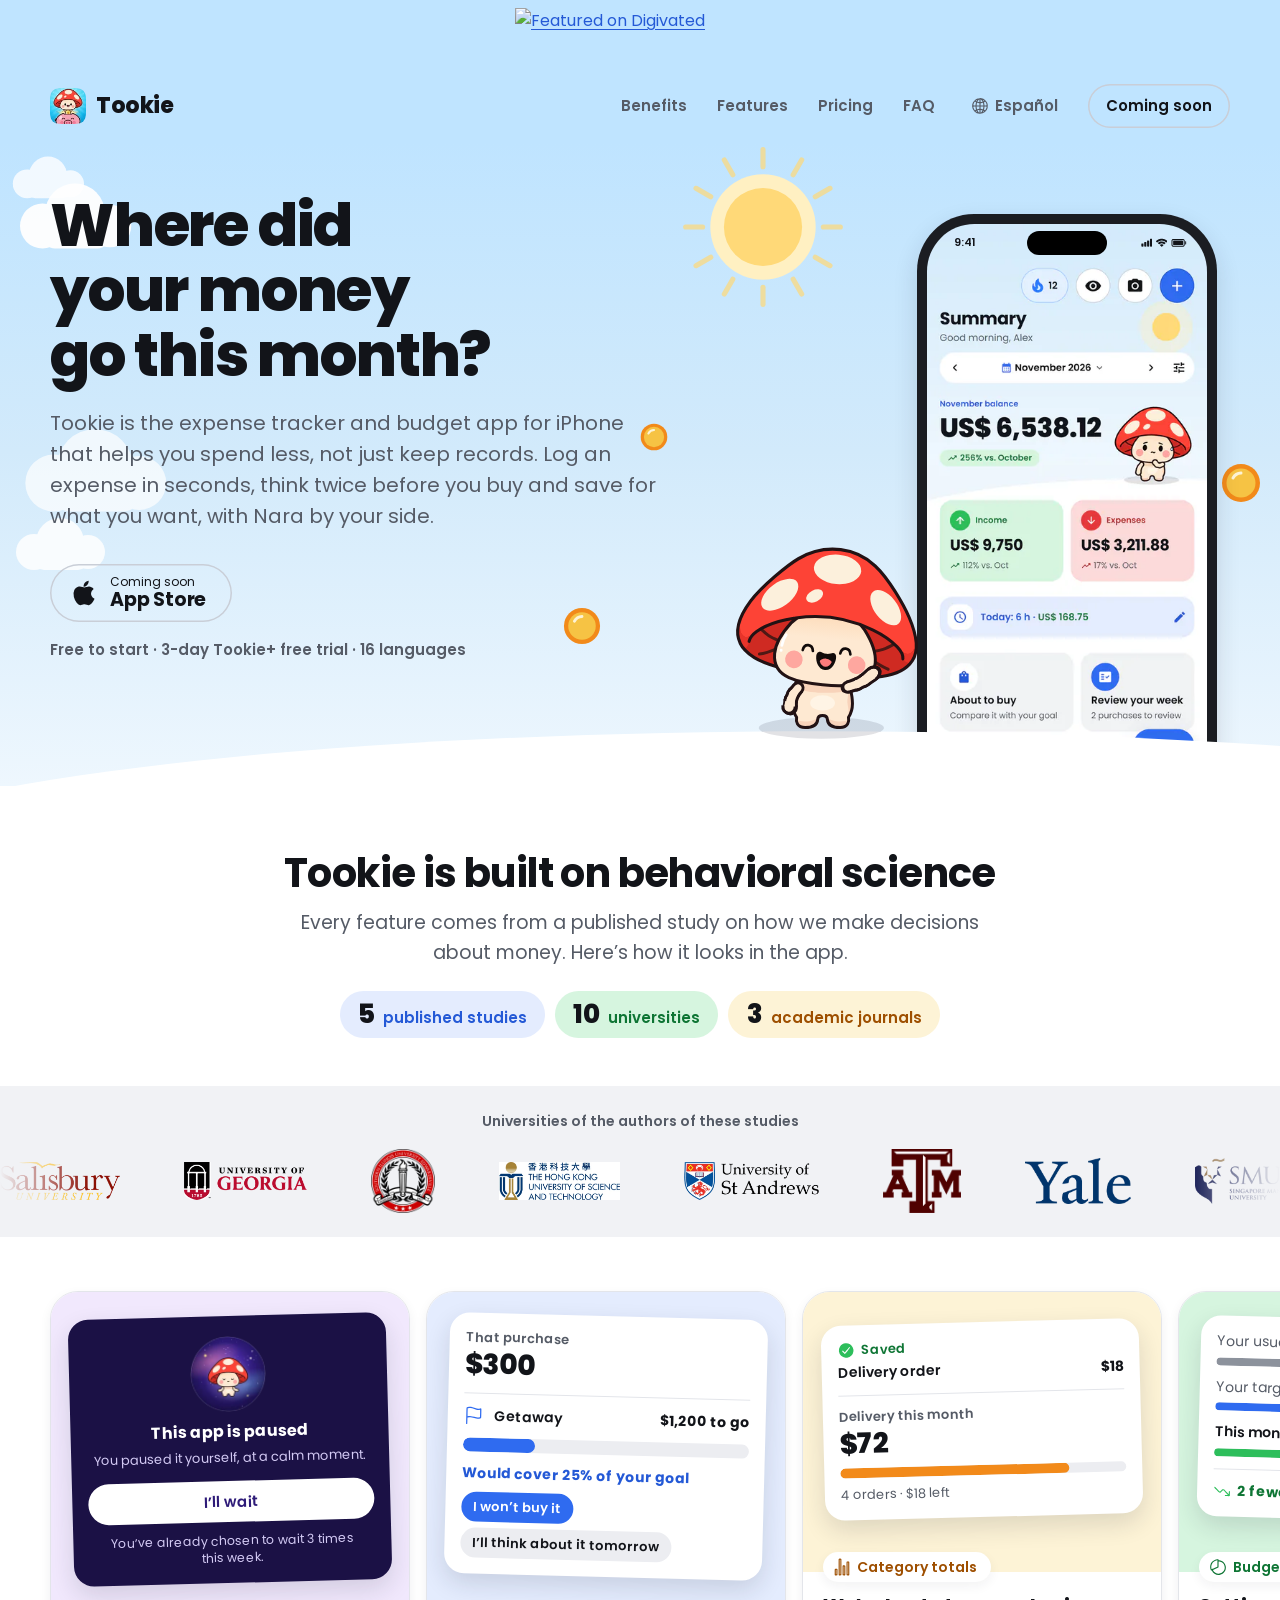
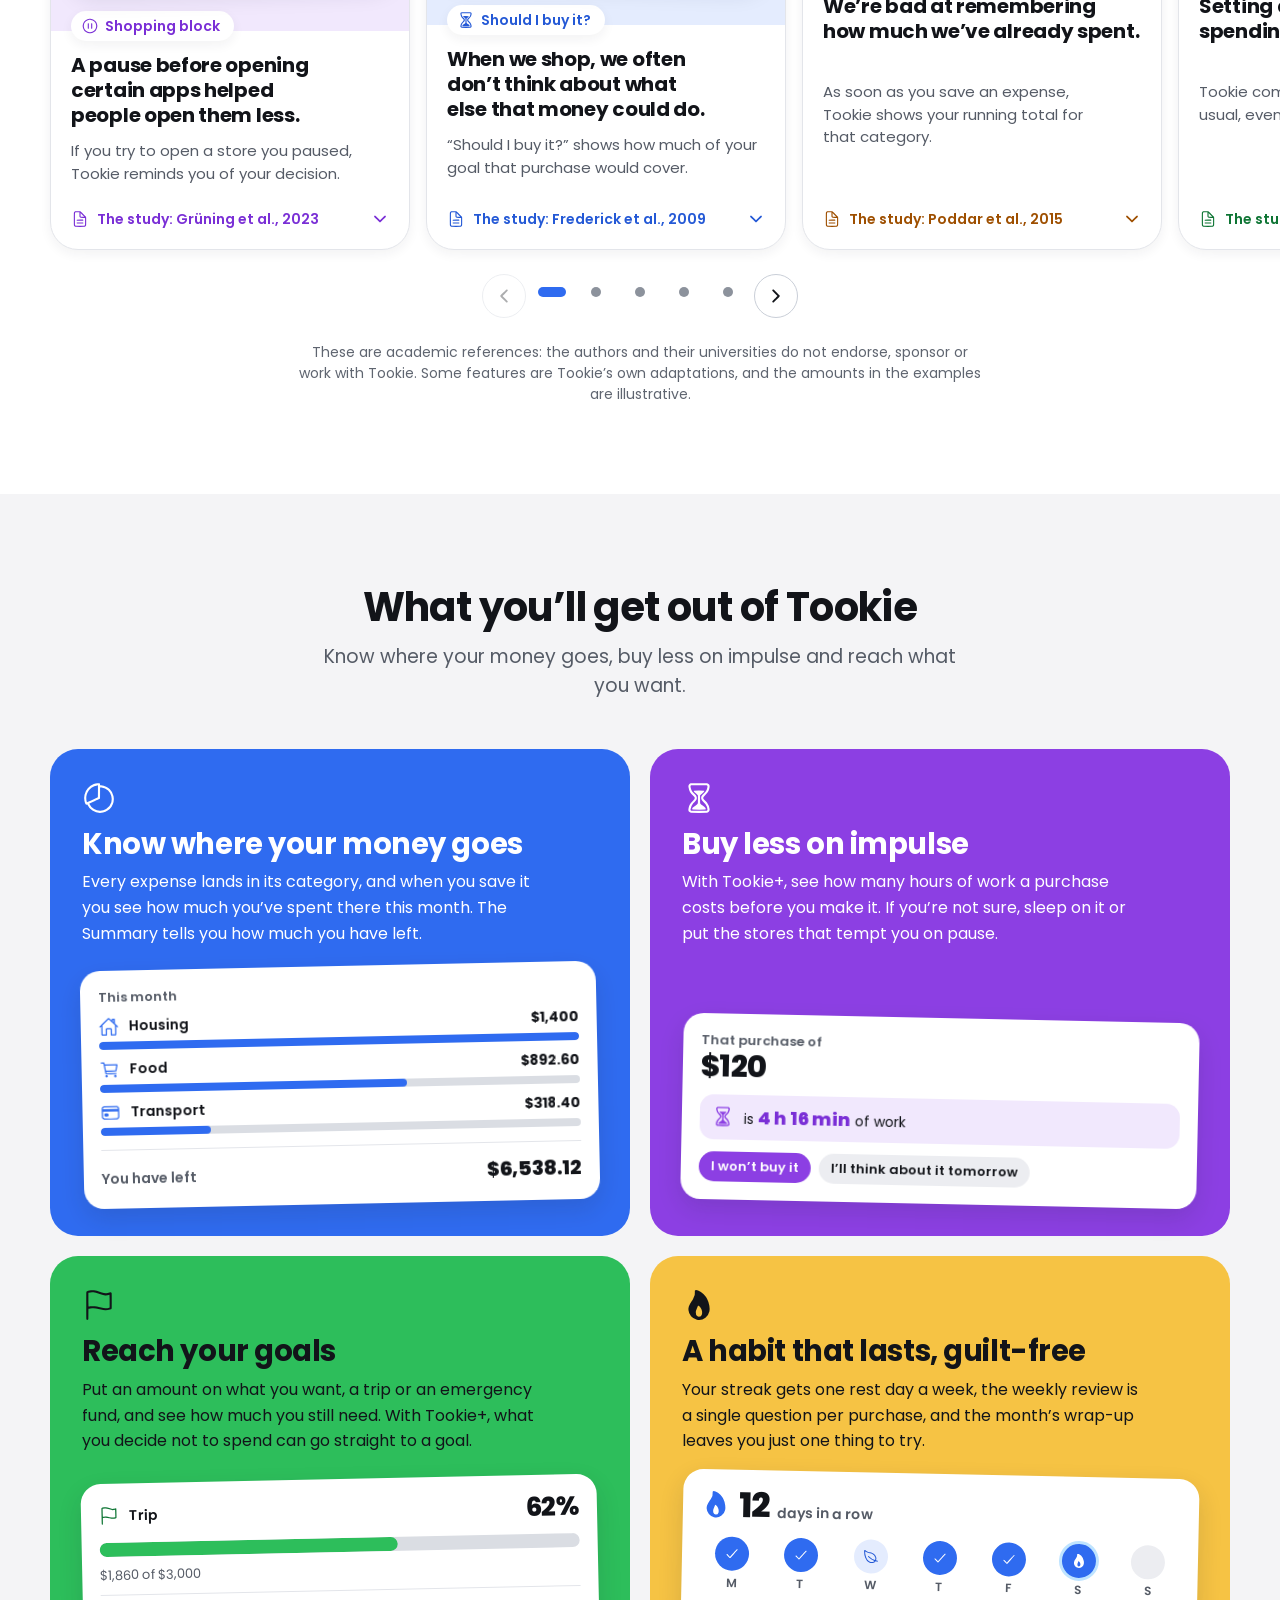
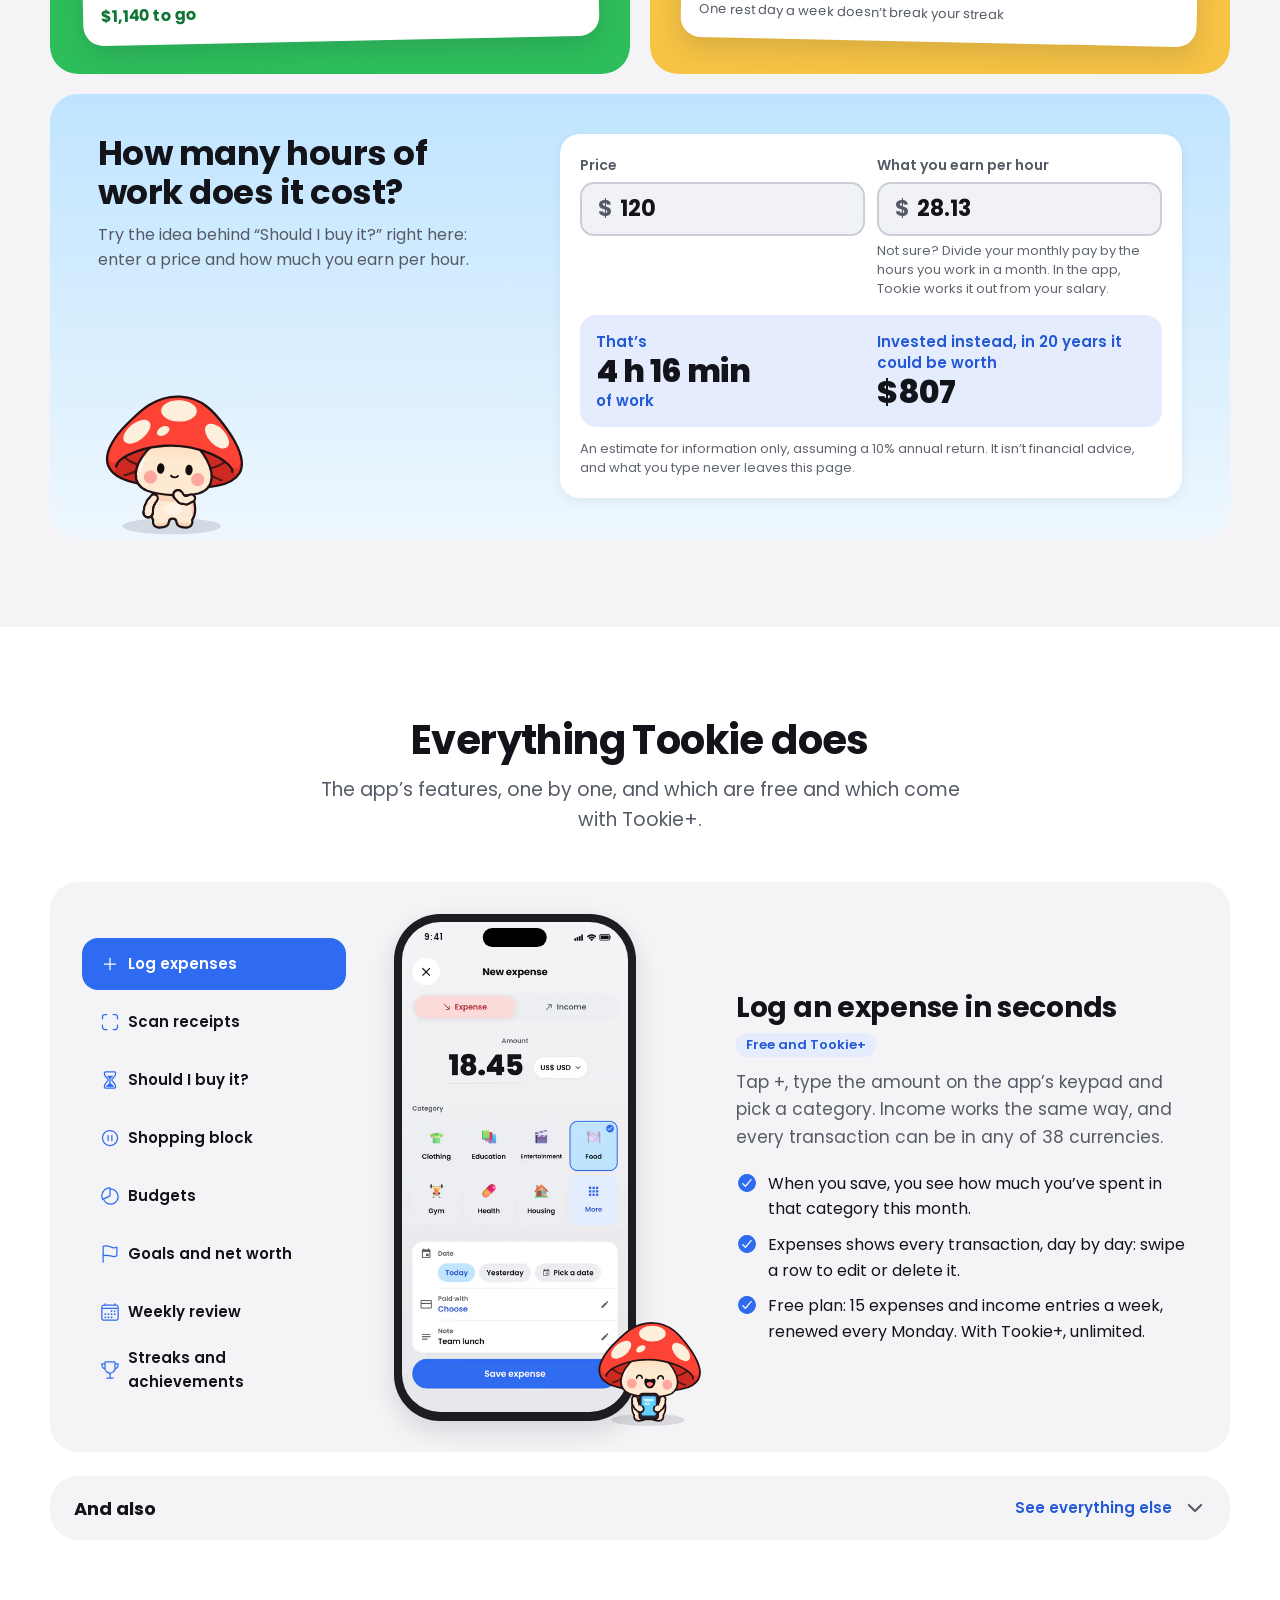
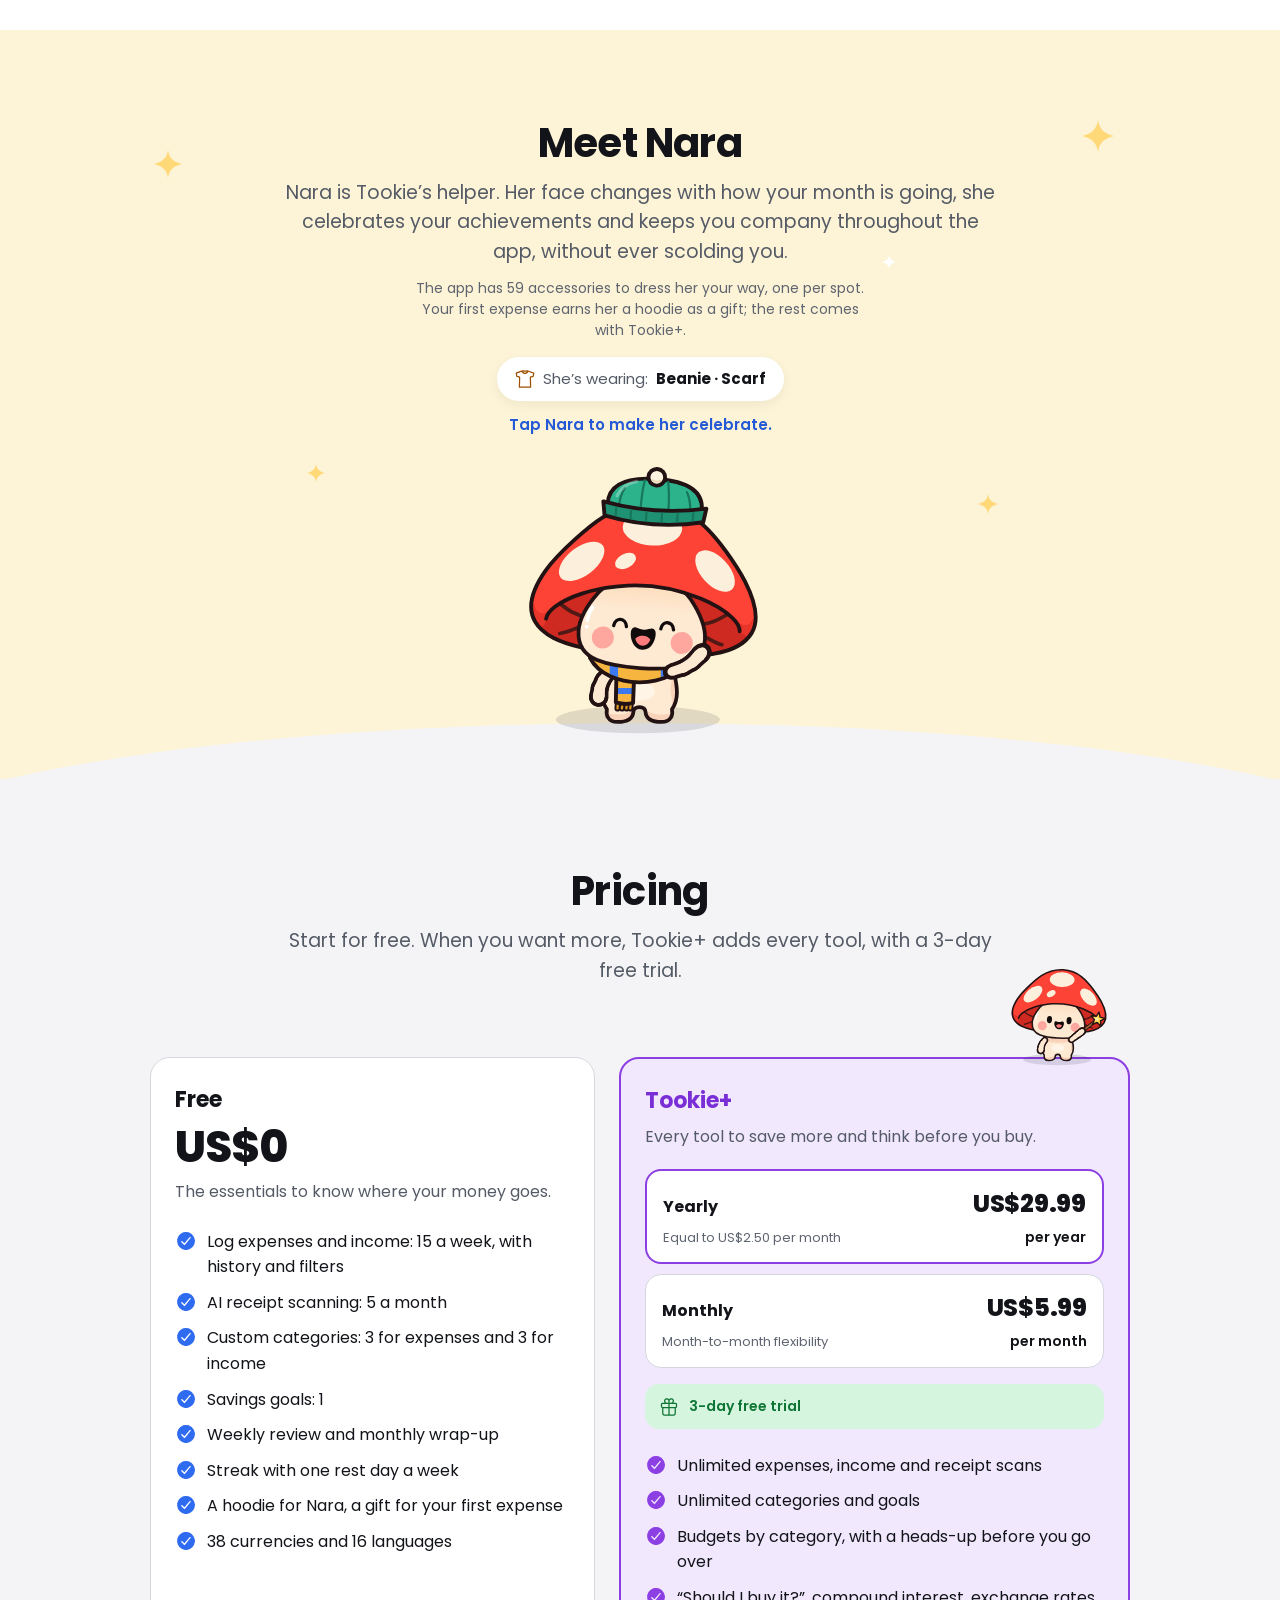
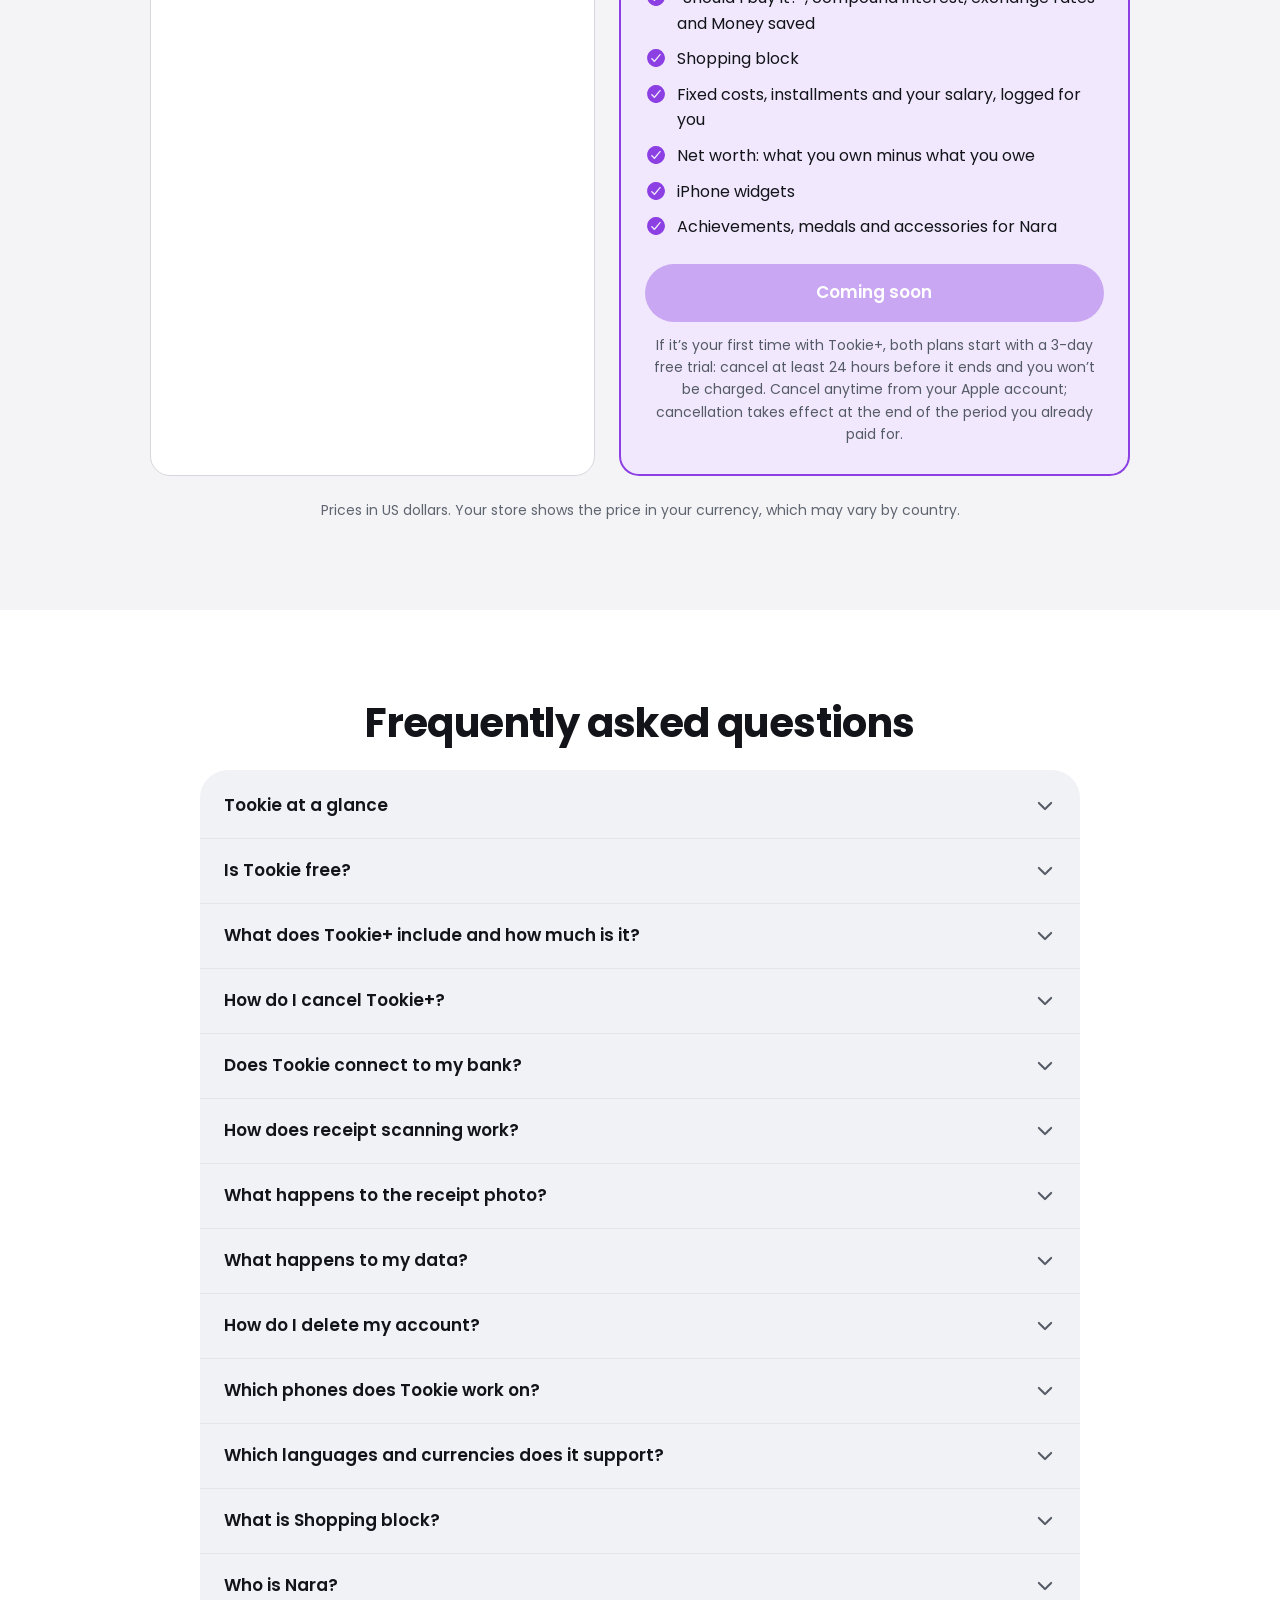
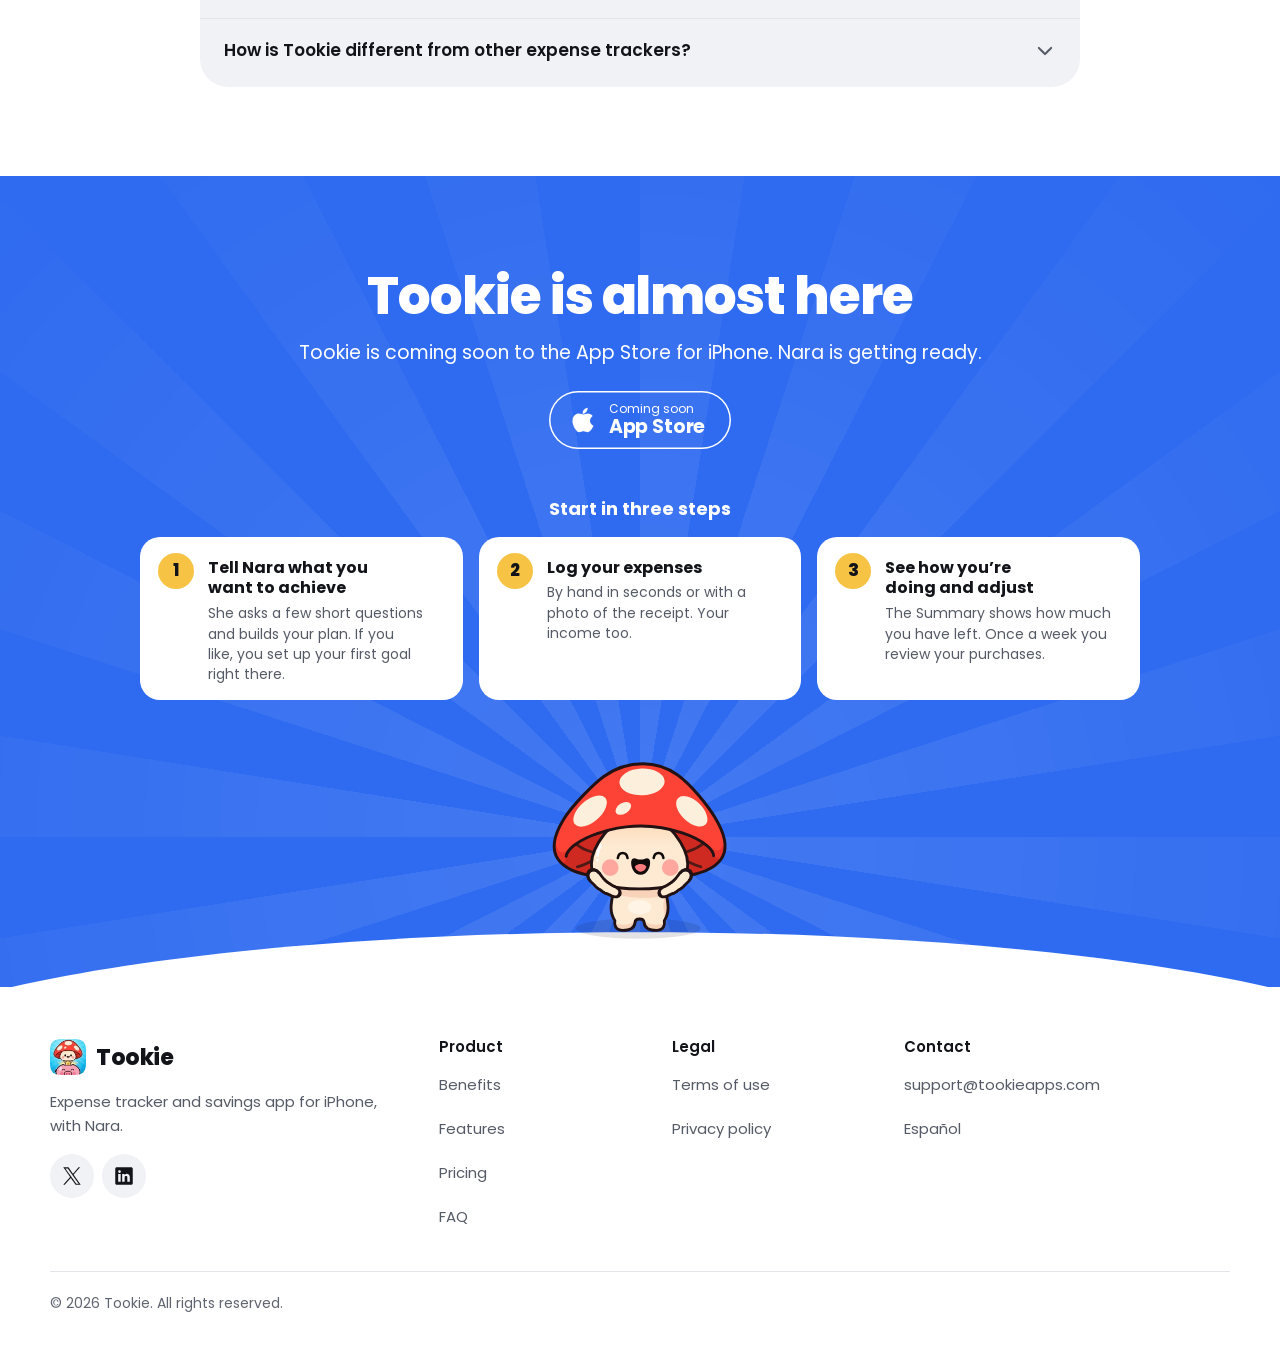
==== commit f6b8beda: "Web: el badge de Digivated va arriba de todo en la página (26/11/2026) Co-Authored-By: Claude Sonnet" ====
--- a/index.html
+++ b/index.html
@@ -43,13 +43,14 @@
 
 <link rel="preload" href="assets/fuentes/poppins-400.woff" as="font" type="font/woff" crossorigin>
 <link rel="preload" href="assets/fuentes/poppins-800.woff" as="font" type="font/woff" crossorigin>
-<link rel="stylesheet" href="assets/sitio.8c57a26735.css">
+<link rel="stylesheet" href="assets/sitio.89890137fe.css">
 <script>(function(d,w){var c=d.documentElement.classList;c.replace('sin-js','con-js');if('IntersectionObserver'in w&&!(w.matchMedia&&w.matchMedia('(prefers-reduced-motion: reduce)').matches)){c.add('anima');setTimeout(function(){if(!w.tookieListo)c.remove('anima')},4000)}})(document,window)</script>
 <script src="assets/sitio.js?v=386328d8" defer></script>
 <script type="application/ld+json">{"@context":"https://schema.org","@graph":[{"@type":"Organization","@id":"https://tookieapps.com/#organizacion","name":"Tookie","url":"https://tookieapps.com/","logo":{"@type":"ImageObject","url":"https://tookieapps.com/assets/imagenes/icono-app.png","width":512,"height":512},"image":"https://tookieapps.com/assets/imagenes/icono-app.png","description":"Expense tracker and budget app for iPhone: log spending in seconds, scan receipts and think twice before you buy.","email":"support@tookieapps.com","contactPoint":{"@type":"ContactPoint","contactType":"customer support","email":"support@tookieapps.com","availableLanguage":["en","es"]},"sameAs":["https://x.com/tookieapp","https://www.linkedin.com/company/tookieapp"]},{"@type":"WebSite","@id":"https://tookieapps.com/#sitio","name":"Tookie","alternateName":["Tookie app"],"url":"https://tookieapps.com/","inLanguage":["es","en"],"publisher":{"@id":"https://tookieapps.com/#organizacion"},"description":"Track your spending, set budgets and save for your goals with Tookie. Scan receipts with AI and pause before impulse buys. Free to start."},{"@type":"WebPage","@id":"https://tookieapps.com/#pagina","url":"https://tookieapps.com/","name":"Tookie: expense tracker & budget app for iPhone","description":"Track your spending, set budgets and save for your goals with Tookie. Scan receipts with AI and pause before impulse buys. Free to start.","inLanguage":"en","isPartOf":{"@id":"https://tookieapps.com/#sitio"},"about":{"@id":"https://tookieapps.com/#app"},"mainEntity":{"@id":"https://tookieapps.com/#app"},"publisher":{"@id":"https://tookieapps.com/#organizacion"},"primaryImageOfPage":{"@type":"ImageObject","url":"https://tookieapps.com/assets/imagenes/og-en.png","width":1200,"height":630},"citation":[{"@type":"ScholarlyArticle","name":"Imperfect Recall: The Impact of Composite Spending Information Disclosure on Credit Card Spending","author":[{"@type":"Person","name":"Amit Poddar"},{"@type":"Person","name":"Cameron M. Ellis"},{"@type":"Person","name":"Timucin Ozcan"}],"datePublished":"2015","isPartOf":{"@type":"Periodical","name":"Journal of Consumer Policy"},"url":"https://doi.org/10.1007/s10603-014-9279-8","identifier":{"@type":"PropertyValue","propertyID":"DOI","value":"10.1007/s10603-014-9279-8"}},{"@type":"ScholarlyArticle","name":"Effects of Payment Mechanism on Spending Behavior: The Role of Rehearsal and Immediacy of Payments","author":[{"@type":"Person","name":"Dilip Soman"}],"datePublished":"2001","isPartOf":{"@type":"Periodical","name":"Journal of Consumer Research"},"url":"https://doi.org/10.1086/319621","identifier":{"@type":"PropertyValue","propertyID":"DOI","value":"10.1086/319621"}},{"@type":"ScholarlyArticle","name":"The Influence of Budgets on Consumer Spending","author":[{"@type":"Person","name":"Marcel F. Lukas"},{"@type":"Person","name":"Ray Charles “Chuck” Howard"}],"datePublished":"2023","isPartOf":{"@type":"Periodical","name":"Journal of Consumer Research"},"url":"https://doi.org/10.1093/jcr/ucac024","identifier":{"@type":"PropertyValue","propertyID":"DOI","value":"10.1093/jcr/ucac024"}},{"@type":"ScholarlyArticle","name":"Opportunity Cost Neglect","author":[{"@type":"Person","name":"Shane Frederick"},{"@type":"Person","name":"Nathan Novemsky"},{"@type":"Person","name":"Jing Wang"},{"@type":"Person","name":"Ravi Dhar"},{"@type":"Person","name":"Stephen Nowlis"}],"datePublished":"2009","isPartOf":{"@type":"Periodical","name":"Journal of Consumer Research"},"url":"https://doi.org/10.1086/599764","identifier":{"@type":"PropertyValue","propertyID":"DOI","value":"10.1086/599764"}},{"@type":"ScholarlyArticle","name":"Directing smartphone use through the self-nudge app one sec","author":[{"@type":"Person","name":"David J. Grüning"},{"@type":"Person","name":"Frederik Riedel"},{"@type":"Person","name":"Philipp Lorenz-Spreen"}],"datePublished":"2023","isPartOf":{"@type":"Periodical","name":"Proceedings of the National Academy of Sciences (PNAS)"},"url":"https://doi.org/10.1073/pnas.2213114120","identifier":{"@type":"PropertyValue","propertyID":"DOI","value":"10.1073/pnas.2213114120"}}]},{"@type":"MobileApplication","@id":"https://tookieapps.com/#app","name":"Tookie","alternateName":["Tookie app"],"description":"Tookie is a personal finance app for iPhone that helps you track your spending and save money. On the free plan you log up to 15 expenses and income entries a week, by hand or with a photo of the receipt, which AI reads for you, and set up your first savings goal. With Tookie+, the paid plan, you add budgets by category, “Should I buy it?” (how many hours of work a purchase costs you), Shopping block, fixed costs and installments that log themselves, and your net worth. Its features are inspired by behavioral science studies, and Nara, the app’s helper, keeps you company along the way.","url":"https://tookieapps.com/","operatingSystem":"iOS","applicationCategory":"FinanceApplication","applicationSubCategory":"Personal finance: expense tracking, budgeting and saving","image":"https://tookieapps.com/assets/imagenes/icono-app.png","isAccessibleForFree":true,"offers":[{"@type":"Offer","name":"Free","description":"The essentials to know where your money goes.","price":0,"priceCurrency":"USD","category":"free","seller":{"@id":"https://tookieapps.com/#organizacion"}},{"@type":"Offer","name":"Tookie+ · Monthly","price":5.99,"priceCurrency":"USD","category":"subscription","priceSpecification":{"@type":"UnitPriceSpecification","price":5.99,"priceCurrency":"USD","billingDuration":"P1M","unitCode":"MON","referenceQuantity":{"@type":"QuantitativeValue","value":1,"unitCode":"MON"}},"seller":{"@id":"https://tookieapps.com/#organizacion"},"description":"Month-to-month flexibility. 3-day free trial for new subscribers","validFrom":"2026-11-16"},{"@type":"Offer","name":"Tookie+ · Yearly","price":29.99,"priceCurrency":"USD","category":"subscription","priceSpecification":{"@type":"UnitPriceSpecification","price":29.99,"priceCurrency":"USD","billingDuration":"P1Y","unitCode":"ANN","referenceQuantity":{"@type":"QuantitativeValue","value":1,"unitCode":"ANN"}},"seller":{"@id":"https://tookieapps.com/#organizacion"},"description":"Equal to US$2.50 per month. 3-day free trial for new subscribers","validFrom":"2026-11-16"}],"author":{"@id":"https://tookieapps.com/#organizacion"},"publisher":{"@id":"https://tookieapps.com/#organizacion"},"screenshot":[{"@type":"ImageObject","url":"https://tookieapps.com/assets/imagenes/capturas/en/Resumen.webp","contentUrl":"https://tookieapps.com/assets/imagenes/capturas/en/Resumen.webp","caption":"Tookie home screen: the month’s balance with income and expenses, and Nara next to the amount.","width":780,"height":1695},{"@type":"ImageObject","url":"https://tookieapps.com/assets/imagenes/capturas/en/AgregarGasto.webp","contentUrl":"https://tookieapps.com/assets/imagenes/capturas/en/AgregarGasto.webp","caption":"Tookie’s “New expense” screen: choose expense or income, the category, the amount and the number pad.","width":780,"height":1695},{"@type":"ImageObject","url":"https://tookieapps.com/assets/imagenes/capturas/en/ScanTicketResultado.webp","contentUrl":"https://tookieapps.com/assets/imagenes/capturas/en/ScanTicketResultado.webp","caption":"Tookie reading a grocery receipt: Nara with a magnifying glass, and the total, store, date and category found.","width":780,"height":1695},{"@type":"ImageObject","url":"https://tookieapps.com/assets/imagenes/capturas/en/LoComproLleno.webp","contentUrl":"https://tookieapps.com/assets/imagenes/capturas/en/LoComproLleno.webp","caption":"Tookie’s “Should I buy it?” screen: a US$120 purchase equals 4 h 16 min of work, with the “I won’t buy it”, “Yes, log it” and “I’ll think about it tomorrow” buttons.","width":780,"height":1695},{"@type":"ImageObject","url":"https://tookieapps.com/assets/imagenes/capturas/en/BloqueoComprasActivo.webp","contentUrl":"https://tookieapps.com/assets/imagenes/capturas/en/BloqueoComprasActivo.webp","caption":"Tookie’s Shopping block screen with the block on, three stores blocked and how many times the person chose to wait.","width":780,"height":1695},{"@type":"ImageObject","url":"https://tookieapps.com/assets/imagenes/capturas/en/PresupuestosObjetivos.webp","contentUrl":"https://tookieapps.com/assets/imagenes/capturas/en/PresupuestosObjetivos.webp","caption":"Tookie’s Budgets screen: spending for the month, a ring showing 89% used and categories compared with the usual.","width":780,"height":1695},{"@type":"ImageObject","url":"https://tookieapps.com/assets/imagenes/capturas/en/Metas.webp","contentUrl":"https://tookieapps.com/assets/imagenes/capturas/en/Metas.webp","caption":"Tookie’s Goals screen with two goals in progress, each with its percentage, and Nara holding a coin next to a piggy bank.","width":780,"height":1695},{"@type":"ImageObject","url":"https://tookieapps.com/assets/imagenes/capturas/en/RevisionSemanal.webp","contentUrl":"https://tookieapps.com/assets/imagenes/capturas/en/RevisionSemanal.webp","caption":"Tookie’s weekly review: a dinner with friends and the question “If you could choose again, would you make this purchase again?”, with Yes, I’m not sure and No.","width":780,"height":1695},{"@type":"ImageObject","url":"https://tookieapps.com/assets/imagenes/capturas/en/Logros.webp","contentUrl":"https://tookieapps.com/assets/imagenes/capturas/en/Logros.webp","caption":"Tookie’s achievements screen: the medal collection, the next achievement and Nara celebrating.","width":780,"height":1695}],"inLanguage":["es","es-419","en-US","en-GB","pt-BR","fr","de","it","nl","pl","sv","no","da","tr","zh-Hans","ja","ko"],"featureList":["Log an expense in seconds","Scan receipts with AI","Before you buy, see what it really costs","Put the stores that tempt you on pause","Budgets that warn you ahead of time","Savings goals and net worth","Weekly review and monthly wrap-up","Streaks, achievements and accessories for Nara","iPhone widgets","16 languages","38 currencies","Hide balances","Fixed costs and installments","Compound interest and exchange rates","Your expected paycheck","Reminders from Nara","Weather on your Summary","Tookie tour"]},{"@type":"FAQPage","@id":"https://tookieapps.com/#preguntas","url":"https://tookieapps.com/#preguntas","name":"Frequently asked questions","inLanguage":"en","isPartOf":{"@id":"https://tookieapps.com/#pagina"},"mainEntity":[{"@type":"Question","name":"Is Tookie free?","acceptedAnswer":{"@type":"Answer","text":"Yes, Tookie is free to start. On the free plan you log up to 15 expenses and income entries a week, use your history and filters, scan 5 receipts a month and set up your first savings goal. Tookie+ is the paid plan, with the rest of the tools."}},{"@type":"Question","name":"What does Tookie+ include and how much is it?","acceptedAnswer":{"@type":"Answer","text":"Tookie+ costs US$29.99 a year or US$5.99 a month. If it’s your first time with Tookie+, both plans start with a 3-day free trial. It adds unlimited expenses, income and scans, budgets, “Should I buy it?”, Shopping block, fixed costs and installments, your net worth, unlimited goals and categories, iPhone widgets, and achievements and accessories for Nara. Your store shows the price in your currency."}},{"@type":"Question","name":"How do I cancel Tookie+?","acceptedAnswer":{"@type":"Answer","text":"You can cancel anytime from the store where you bought it. On iPhone: Settings → your name → Subscriptions, or “Manage subscription” inside Tookie. Cancellation takes effect at the end of the period you already paid for, and if you cancel at least 24 hours before the free trial ends, you won’t be charged."}},{"@type":"Question","name":"Does Tookie connect to my bank?","acceptedAnswer":{"@type":"Answer","text":"No. Tookie doesn’t connect to your bank, your cards or digital wallets, and it never asks for their passwords. You add every transaction yourself: by hand, in seconds, or with a photo of the receipt."}},{"@type":"Question","name":"How does receipt scanning work?","acceptedAnswer":{"@type":"Answer","text":"You snap the receipt, or pick a screenshot of an online purchase from your gallery, and AI reads the store, the amount, the date and the category. Before saving you check every detail and can change it; if the receipt has no readable date, today’s date is used. The free plan includes 5 scans a month, and Tookie+ has no limit."}},{"@type":"Question","name":"What happens to the receipt photo?","acceptedAnswer":{"@type":"Answer","text":"The photo is only used to read the receipt and \u003cstrong>is not stored\u003c/strong>, either in your account or on Tookie’s servers. It travels encrypted to Tookie’s server, which passes it to OpenAI to read it: if the receipt shows your personal details, such as your name, OpenAI can see them. What’s kept is the expense you confirm and a record of the scan with what was read, without the photo. The details are in the \u003ca href=\"https://tookieapps.com/privacidad.html#en\">Privacy policy\u003c/a>."}},{"@type":"Question","name":"What happens to my data?","acceptedAnswer":{"@type":"Answer","text":"Your data is stored so the app works and it’s there when you sign in again, including from another phone. Tookie doesn’t sell your data, doesn’t show ads and doesn’t track you across other apps or websites. Everything travels encrypted, and one account can’t read another’s data. More in the \u003ca href=\"https://tookieapps.com/privacidad.html#en\">Privacy policy\u003c/a>."}},{"@type":"Question","name":"How do I delete my account?","acceptedAnswer":{"@type":"Answer","text":"In the app, go to Profile → Delete account. It’s permanent: your account and your data are erased. Deleting your account doesn’t cancel a subscription, so if you pay for Tookie+, cancel it in the store first."}},{"@type":"Question","name":"Which phones does Tookie work on?","acceptedAnswer":{"@type":"Answer","text":"Tookie is an iPhone app, and you get it from the App Store."}},{"@type":"Question","name":"Which languages and currencies does it support?","acceptedAnswer":{"@type":"Answer","text":"Tookie is available in 16 languages: Spanish, US and UK English, Portuguese, French, German, Italian, Dutch, Polish, Swedish, Norwegian, Danish, Turkish, Simplified Chinese, Japanese and Korean. Each expense keeps its own currency, out of 38, and totals are converted to your main currency."}},{"@type":"Question","name":"What is Shopping block?","acceptedAnswer":{"@type":"Answer","text":"It’s a Tookie+ feature that puts the shopping apps you choose on pause. If you try to open one, a Tookie screen appears with a single button, “I’ll wait”, and to open it again you have to change your decision in Tookie. It uses Apple’s Screen Time, and Tookie never sees which apps you have. It depends on your iPhone’s permissions and may not be available on every device."}},{"@type":"Question","name":"Who is Nara?","acceptedAnswer":{"@type":"Answer","text":"Nara is Tookie’s helper. She keeps you company throughout the app, her face changes with how your month is going, she celebrates your achievements and she walks you through it in the Tookie tour. Your first expense earns her a hoodie, on any plan. With Tookie+ you can dress her up all the way: 16 accessories are ready to wear and the rest you earn with achievements."}},{"@type":"Question","name":"How is Tookie different from other expense trackers?","acceptedAnswer":{"@type":"Answer","text":"Tookie is designed to help you spend less, not just to keep records. Before you buy, it shows how many hours of work something costs and lets you put the stores that tempt you on pause; its features are inspired by behavioral science studies; it doesn’t connect to your bank, so you decide what goes in; and it doesn’t scold you: your streak gets a rest day and Nara keeps you company."}}]}]}</script>
 </head>
 <body class="pagina pagina--inicio">
 <a class="saltar" href="#contenido">Skip to content</a>
+<div class="insignia-superior"><a href="https://digivated.com/projects/listing/8116a3ad-ad06-4e67-b48f-d68ad1806348" data-digivated-project="8116a3ad-ad06-4e67-b48f-d68ad1806348" target="_blank" rel="noopener"><img src="https://digivated.com/badge/8116a3ad-ad06-4e67-b48f-d68ad1806348?theme=dark" alt="Featured on Digivated" width="250" height="54" loading="lazy"></a></div>
 <header class="encabezado" data-encabezado>
 <div class="contenedor encabezado__fila">
 <a class="marca" href="#inicio"><img src="assets/imagenes/icono-app-64.webp" srcset="assets/imagenes/icono-app-64.webp 64w, assets/imagenes/icono-app-128.webp 128w" sizes="36px" width="36" height="36" alt=""><span>Tookie</span></a>
@@ -485,8 +486,7 @@
 <li><a href="es/" hreflang="es" lang="es">Español</a></li>
 </ul></div>
 </div>
-<div class="contenedor pie__base"><p>© <span data-anio="2026">2026</span> Tookie. All rights reserved.</p>
-<div class="pie__insignia"><a href="https://digivated.com/projects/listing/8116a3ad-ad06-4e67-b48f-d68ad1806348" data-digivated-project="8116a3ad-ad06-4e67-b48f-d68ad1806348" target="_blank" rel="noopener"><img src="https://digivated.com/badge/8116a3ad-ad06-4e67-b48f-d68ad1806348?theme=dark" alt="Featured on Digivated" width="250" height="54" loading="lazy"></a></div></div>
+<div class="contenedor pie__base"><p>© <span data-anio="2026">2026</span> Tookie. All rights reserved.</p></div>
 </footer>
 <script>(function(){var d=document,w=window,u="assets/nara.427912b1.js",e=0,c=[],N=".nara[data-nara-interactiva]",v=d.querySelectorAll(".vestidor[hidden]"),n=d.querySelectorAll(N),t=d.querySelectorAll(".nara__tocala"),i,a;for(i=0;i<v.length;i++)v[i].hidden=!1;for(i=0;i<n.length;i++){a=n[i];a.setAttribute("role","button");a.setAttribute("tabindex","0");a.setAttribute("aria-label",a.getAttribute("data-nara-etiqueta")||"Nara");a.removeAttribute("aria-hidden")}function b(x){for(var j=0;j<v.length;j++){if(x)v[j].setAttribute("aria-busy","true");else v[j].removeAttribute("aria-busy");v[j].classList.toggle("vestidor--cargando",!!x)}}function f(){if(e)return;e=1;b(1);import(new URL(u,d.baseURI).href).then(function(m){e=2;b(0);m.iniciar({cola:c})}).catch(function(){var j;e=3;b(0);for(j=0;j<v.length;j++)v[j].hidden=!0;for(j=0;j<t.length;j++)t[j].hidden=!0;for(j=0;j<n.length;j++){a=n[j];a.removeAttribute("role");a.removeAttribute("tabindex");a.removeAttribute("aria-label");a.removeAttribute("data-nara-interactiva");a.setAttribute("aria-hidden","true")}})}function q(x){var k=c.indexOf(x);if(k>=0)c.splice(k,1);c.push(x);f()}d.addEventListener("click",function(z){if(e>1)return;var x=z.target,y=x&&x.closest&&x.closest(".vestidor [data-accesorio],.vestidor [data-accion=sacar-todo],"+N);if(y)q(y)});d.addEventListener("keydown",function(z){var x=z.target,k=z.key;if(e>1||k!=="Enter"&&k!==" "&&k!=="Spacebar"||!x||!x.matches||!x.matches(N))return;z.preventDefault();q(x)});var g=w.matchMedia&&w.matchMedia("(prefers-reduced-motion: reduce)"),s=navigator.connection&&navigator.connection.saveData;function o(){(w.requestIdleCallback||function(h){setTimeout(h,1500)})(f,{timeout:4000})}function l(){if(d.readyState==="complete")o();else w.addEventListener("load",o)}if(s)return;if(g&&g.matches){var h=function(z){if(!z.matches)l()};if(g.addEventListener)g.addEventListener("change",h);else if(g.addListener)g.addListener(h);return}l()})();</script>
 </body>
--- a/assets/sitio.89890137fe.css
+++ b/assets/sitio.89890137fe.css
@@ -0,0 +1,1555 @@
+/* Tookie · estilos del sitio (fuente: web/estilos/sitio.css) */
+@font-face { font-family: 'Poppins'; font-style: normal; font-weight: 400; font-display: swap; src: url('fuentes/poppins-400.woff') format('woff'); }
+@font-face { font-family: 'Poppins'; font-style: normal; font-weight: 600; font-display: swap; src: url('fuentes/poppins-600.woff') format('woff'); }
+@font-face { font-family: 'Poppins'; font-style: normal; font-weight: 700; font-display: swap; src: url('fuentes/poppins-700.woff') format('woff'); }
+@font-face { font-family: 'Poppins'; font-style: normal; font-weight: 800; font-display: swap; src: url('fuentes/poppins-800.woff') format('woff'); }
+:root {
+color-scheme: light;
+--fondo: #F4F4F6;
+--fondo-abajo: #E6E7EB;
+--colina: #FFFFFF;
+--colina-pasarela: #FBFBFC;
+--superficie: #FFFFFF;
+--superficie-suave: #F1F2F5;
+--superficie-hundida: #ECEDF1;
+--borde: #E3E5EA;
+--borde-control: #C9CED7;
+--borde-plan: #D4D7DD;
+--pista: #DADDE3;
+--tinta: #121419;
+--tinta-suave: #555B66;
+--tinta-tenue: #5F6570;
+--tinta-apagada: #8C929C;
+--blanco: #FFFFFF;
+--primario: #2F6BF0;
+--primario-texto: #2459D6;
+--primario-borde: #1D52C9;
+--primario-suave: #E4ECFE;
+--seleccion: #BFE4FF;
+--premium: #8C3FE3;
+--premium-texto: #7A2FD6;
+--premium-oscuro: #6A23C4;
+--premium-suave: #F1E8FD;
+--premium-apagado: #C9A7F2;
+--positivo: #2DBE5B;
+--positivo-texto: #0E7534;
+--positivo-suave: #D6F5DF;
+--negativo: #E5383B;
+--negativo-texto: #B32528;
+--negativo-suave: #FBDADA;
+--atencion: #F28A1A;
+--atencion-texto: #9E4F00;
+--logro: #F6C344;
+--logro-suave: #FDF3D6;
+--cielo-arriba: #BFE4FF;
+--cielo-medio: #D2EAFB;
+--cielo-abajo: #EEF7FE;
+--sol: #FFD978;
+--sol-halo: #FFF0C2;
+--nube: #FFFFFF;
+--velo-claro: rgba(255, 255, 255, 0.1);
+--telefono-marco: #1B1D22;
+--bloqueo-noche: #1B1145;
+--bloqueo-texto-suave: #D4CBF5;
+--bloqueo-boton-texto: #2E1B78;
+--sombra-suave: 0 4px 12px rgba(27, 32, 48, 0.06);
+--sombra-flotante: 0 10px 24px rgba(27, 32, 48, 0.14);
+--radio-chico: 10px;
+--radio-control: 14px;
+--radio-mosaico: 16px;
+--radio-tarjeta: 20px;
+--radio-hoja: 28px;
+--radio-pildora: 999px;
+--e-xs: 4px;
+--e-s: 8px;
+--e-m: 12px;
+--e-l: 16px;
+--e-xl: 20px;
+--e-xxl: 24px;
+--e-xxxl: 32px;
+--e-enorme: 48px;
+--toque-minimo: 44px;
+--toque-boton: 54px;
+--mov-rapido: 160ms;
+--mov-normal: 240ms;
+--mov-entrada: cubic-bezier(0.2, 0.8, 0.2, 1);
+--escala-toque: 0.96;
+--fuente: 'Poppins', system-ui, -apple-system, 'Segoe UI', Roboto, Arial, sans-serif;
+--contenedor: 1180px;
+--gutter: 20px;
+--encabezado-alto: 64px;
+--seccion-espacio: clamp(56px, 7vw, 96px);
+--colina-alto: clamp(46px, 6vw, 92px);
+--nara-piso: 0.9157;
+--nara-proporcion: 1.1400;
+}
+@media (min-width: 768px) {
+:root { --gutter: 32px; }
+}
+@media (min-width: 900px) {
+:root { --encabezado-alto: 72px; --toque-boton: 58px; }
+}
+*, *::before, *::after { box-sizing: border-box; }
+html {
+-webkit-text-size-adjust: 100%;
+text-size-adjust: 100%;
+scroll-padding-top: calc(var(--encabezado-alto) + 16px);
+}
+body {
+margin: 0;
+min-width: 320px;
+font-family: var(--fuente);
+font-size: 16px;
+line-height: 1.6;
+color: var(--tinta);
+background: var(--superficie);
+-webkit-font-smoothing: antialiased;
+-moz-osx-font-smoothing: grayscale;
+overflow-x: hidden;
+}
+h1, h2, h3, h4, p, ul, ol, dl, dd, figure, blockquote { margin: 0; }
+h1, h2, h3, h4 { font-weight: 700; color: var(--tinta); text-wrap: balance; }
+p { text-wrap: pretty; }
+:where(ul[class], ol[class]), .nav ul, .pie__columna ul { list-style: none; padding: 0; }
+img { display: block; max-width: 100%; height: auto; }
+button, input { font: inherit; color: inherit; }
+cite { font-style: normal; }
+a { color: var(--primario-texto); text-decoration-thickness: 1px; text-underline-offset: 0.18em; }
+a:hover { text-decoration-thickness: 2px; }
+:focus-visible { outline: 3px solid var(--primario); outline-offset: 3px; }
+main:focus { outline: none; }
+@media (prefers-reduced-motion: no-preference) {
+html:focus-within { scroll-behavior: smooth; }
+}
+[hidden] { display: none !important; }
+.sin-js .solo-js { display: none !important; }
+.solo-lector {
+position: absolute !important;
+width: 1px; height: 1px;
+margin: -1px; padding: 0;
+overflow: hidden;
+clip: rect(0 0 0 0);
+white-space: nowrap;
+border: 0;
+}
+.icono { display: inline-block; width: 20px; height: 20px; flex: none; vertical-align: middle; }
+.saltar {
+position: absolute;
+left: var(--gutter);
+top: -100px;
+z-index: 100;
+padding: 12px 20px;
+border-radius: var(--radio-pildora);
+background: var(--tinta);
+color: var(--blanco);
+font-weight: 600;
+text-decoration: none;
+}
+.saltar:focus { top: 12px; }
+.contenedor {
+width: 100%;
+max-width: calc(var(--contenedor) + 2 * var(--gutter));
+margin-inline: auto;
+padding-inline: var(--gutter);
+}
+.titulo-seccion {
+font-size: clamp(27px, 4vw, 40px);
+line-height: 1.15;
+letter-spacing: -0.015em;
+}
+.bajada {
+margin-top: var(--e-m);
+max-width: 60ch;
+font-size: clamp(17px, 1.5vw, 19px);
+line-height: 1.55;
+color: var(--tinta-suave);
+}
+.nota { font-size: 14px; line-height: 1.5; color: var(--tinta-tenue); }
+.boton {
+display: inline-flex;
+align-items: center;
+justify-content: center;
+gap: var(--e-s);
+min-height: var(--toque-boton);
+padding: 0 28px;
+border: 0;
+border-radius: var(--radio-pildora);
+font-weight: 600;
+font-size: 16px;
+line-height: 1.2;
+text-align: center;
+text-decoration: none;
+cursor: pointer;
+transition: transform var(--mov-rapido) ease, background-color var(--mov-rapido) ease;
+}
+.boton:active { transform: scale(var(--escala-toque)); }
+.boton .icono { width: 20px; height: 20px; }
+.boton--primario { background: var(--primario); color: var(--blanco); }
+.boton--primario:hover { background: var(--primario-borde); transform: translateY(-2px); }
+.boton--secundario { background: var(--superficie); color: var(--tinta); box-shadow: inset 0 0 0 1.5px var(--borde-control); }
+.boton--secundario:hover { background: var(--superficie-suave); }
+.boton--plus { background: var(--premium); color: var(--blanco); }
+.boton--plus:hover { background: var(--premium-oscuro); }
+.boton--chico { min-height: var(--toque-minimo); padding: 0 18px; font-size: 15px; }
+.boton--pronto { background: transparent; color: var(--tinta); box-shadow: inset 0 0 0 1.5px var(--borde-control); cursor: default; }
+.boton--apagado { background: var(--premium-apagado); color: var(--blanco); cursor: default; }
+.boton--apagado:hover { background: var(--premium-apagado); }
+.boton--pronto:active, .boton--apagado:active { transform: none; }
+@media (min-width: 900px) {
+.boton { font-size: 17px; }
+.boton--chico { font-size: 15px; }
+}
+.tiendas { display: flex; flex-wrap: wrap; gap: var(--e-m); }
+.tiendas--centro { justify-content: center; }
+.tienda {
+display: inline-flex;
+align-items: center;
+gap: var(--e-m);
+min-height: 58px;
+padding: 8px 26px 8px 20px;
+border-radius: var(--radio-pildora);
+background: var(--tinta);
+color: var(--blanco);
+text-decoration: none;
+transition: transform var(--mov-rapido) ease, background-color var(--mov-rapido) ease;
+}
+.tienda:hover { background: #2A2D34;  transform: translateY(-2px); }
+.tienda:active { transform: scale(var(--escala-toque)); }
+.tienda__icono { width: 28px; height: 28px; }
+.tienda--pronto { background: transparent; color: var(--tinta); box-shadow: inset 0 0 0 1.5px var(--borde-control); cursor: default; }
+.tienda--pronto:hover { background: transparent; transform: none; }
+.tienda--pronto:active { transform: none; }
+.tienda__textos { display: grid; line-height: 1.15; text-align: left; }
+.tienda__arriba { font-size: 12px; font-weight: 400; }
+.tienda__abajo { font-size: 19px; font-weight: 700; letter-spacing: -0.01em; }
+@media (max-width: 479px) {
+.tienda { flex: 1 1 150px; gap: 10px; min-height: 54px; padding: 8px 16px 8px 14px; }
+.tienda__icono { width: 24px; height: 24px; }
+.tienda__abajo { font-size: 17px; }
+}
+.chip {
+display: inline-flex;
+align-items: center;
+gap: 6px;
+min-height: var(--toque-minimo);
+padding: 4px 16px;
+border: 1px solid transparent;
+border-radius: var(--radio-pildora);
+background: var(--superficie-hundida);
+color: var(--tinta);
+font-size: 14px;
+font-weight: 600;
+line-height: 1.35;
+cursor: pointer;
+transition: transform var(--mov-rapido) ease, background-color var(--mov-rapido) ease;
+}
+.chip:hover { background: var(--pista); }
+.chip:active { transform: scale(var(--escala-toque)); }
+.chip[aria-pressed="true"] { background: var(--seleccion); color: var(--primario-texto); }
+@media (forced-colors: active) {
+.chip[aria-pressed="true"] { forced-color-adjust: none; background: Highlight; color: HighlightText; }
+}
+.insignia-superior { display: flex; justify-content: center; padding: var(--e-s) var(--e-l); background: var(--fondo); }
+.pagina--inicio .insignia-superior { background: var(--cielo-arriba); }
+.insignia-superior img { display: block; max-width: 100%; height: auto; }
+.encabezado {
+position: sticky;
+top: 0;
+z-index: 50;
+background: var(--fondo);
+transition: box-shadow var(--mov-normal) ease, background-color var(--mov-normal) ease;
+}
+.encabezado[data-sombra] { box-shadow: 0 1px 0 var(--borde), var(--sombra-suave); }
+.pagina--inicio .encabezado { background: var(--cielo-arriba); }
+.pagina--inicio .encabezado[data-sombra] { background: var(--superficie); }
+.pagina--inicio .encabezado:not([data-sombra]) :is(.nav a, .idioma):hover { background: var(--superficie); }
+.progreso { position: absolute; left: 0; right: 0; top: 100%; height: 3px; overflow: hidden; pointer-events: none; }
+.progreso i { display: block; height: 100%; background: var(--primario); transform: scaleX(0); transform-origin: left center; }
+.sin-js .progreso { display: none; }
+.encabezado__fila { display: flex; align-items: center; gap: var(--e-s); min-height: var(--encabezado-alto); }
+.marca {
+display: inline-flex;
+align-items: center;
+gap: 10px;
+min-height: var(--toque-minimo);
+margin-right: auto;
+color: var(--tinta);
+font-size: 22px;
+font-weight: 800;
+letter-spacing: -0.02em;
+text-decoration: none;
+}
+.marca img { width: 36px; height: 36px; border-radius: 9px; }
+.nav ul { display: flex; gap: 2px; }
+.nav a, .idioma {
+display: inline-flex;
+align-items: center;
+gap: 6px;
+min-height: var(--toque-minimo);
+padding: 0 14px;
+border-radius: var(--radio-pildora);
+color: var(--tinta-suave);
+font-size: 15px;
+font-weight: 600;
+text-decoration: none;
+white-space: nowrap;
+transition: background-color var(--mov-rapido) ease, color var(--mov-rapido) ease;
+}
+.nav a:hover, .idioma:hover { background: var(--superficie-hundida); color: var(--tinta); }
+.nav a[aria-current="true"] { background: var(--primario-suave); color: var(--primario-texto); }
+.idioma .icono { width: 18px; height: 18px; }
+.encabezado__descargar { margin-left: var(--e-s); }
+.menu > summary {
+display: grid;
+place-items: center;
+width: var(--toque-minimo);
+height: var(--toque-minimo);
+border-radius: var(--radio-pildora);
+background: var(--superficie);
+box-shadow: inset 0 0 0 1px var(--borde-control);
+color: var(--tinta);
+list-style: none;
+cursor: pointer;
+}
+.menu > summary::-webkit-details-marker { display: none; }
+.menu .icono { width: 22px; height: 22px; }
+.menu__cerrar, .menu[open] .menu__abrir { display: none; }
+.menu[open] .menu__cerrar { display: inline-block; }
+.menu__panel {
+position: absolute;
+top: 100%;
+left: 0;
+right: 0;
+padding: var(--e-s) var(--gutter) var(--e-xxl);
+background: var(--superficie);
+border-radius: 0 0 var(--radio-hoja) var(--radio-hoja);
+box-shadow: var(--sombra-flotante);
+}
+.menu__lista li + li { border-top: 1px solid var(--borde); }
+.menu__lista a {
+display: flex;
+align-items: center;
+min-height: 56px;
+color: var(--tinta);
+font-size: 18px;
+font-weight: 600;
+text-decoration: none;
+}
+.menu__pie { display: flex; flex-wrap: wrap; align-items: center; justify-content: space-between; gap: var(--e-m); margin-top: var(--e-l); }
+.menu__idioma {
+display: inline-flex;
+align-items: center;
+gap: var(--e-s);
+min-height: var(--toque-minimo);
+color: var(--tinta-suave);
+font-weight: 600;
+text-decoration: none;
+}
+.menu__idioma .icono { width: 20px; height: 20px; }
+.menu__pie .boton { flex: 1 1 160px; }
+@media (max-width: 899px) {
+.nav, .idioma { display: none; }
+.encabezado__descargar { margin-left: 0; }
+}
+@media (max-width: 359px) {
+.marca { font-size: 20px; }
+.encabezado__descargar { display: none; }
+}
+@media (min-width: 900px) {
+.menu { display: none; }
+}
+.colina {
+position: absolute;
+left: 0;
+bottom: -2px;
+width: 100%;
+height: var(--colina-alto);
+color: var(--colina);
+pointer-events: none;
+}
+.colina svg { display: block; width: 100%; height: 100%; overflow: visible; }
+.colina path { fill: currentColor; }
+.nara {
+--nara-bajo-pies: calc((1 - var(--nara-piso)) * var(--nara-ancho, 200px) * var(--nara-proporcion));
+position: relative;
+width: var(--nara-ancho, 200px);
+aspect-ratio: 1 / var(--nara-proporcion);
+flex: none;
+}
+.nara > svg { display: block; width: 100%; height: 100%; overflow: visible; }
+.telefono {
+--tel-ancho: 260px;
+position: relative;
+width: var(--tel-ancho);
+padding: calc(var(--tel-ancho) * 0.034);
+border-radius: calc(var(--tel-ancho) * 0.19);
+background: var(--telefono-marco);
+box-shadow: var(--sombra-flotante);
+flex: none;
+}
+.telefono__pantalla {
+position: relative;
+aspect-ratio: 440 / 956;
+overflow: hidden;
+border-radius: calc(var(--tel-ancho) * 0.158);
+background: var(--fondo);
+container-type: inline-size;
+}
+.telefono__pantalla .captura { width: 100%; height: 100%; object-fit: cover; }
+.captura--falta { width: 100%; height: 100%; background: var(--superficie-hundida); }
+.telefono__isla {
+position: absolute;
+top: 2.6cqw;
+left: 50%;
+width: 28.6cqw;
+height: 8.4cqw;
+border-radius: var(--radio-pildora);
+background: #000;
+transform: translateX(-50%);
+}
+.telefono__estado {
+position: absolute;
+top: 0;
+left: 0;
+right: 0;
+height: 13.6cqw;
+display: flex;
+align-items: center;
+justify-content: space-between;
+padding: 0 7.2cqw 0 9.6cqw;
+color: var(--tinta);
+font-size: 3.9cqw;
+font-weight: 600;
+font-variant-numeric: tabular-nums;
+line-height: 1;
+}
+.telefono__iconos { display: inline-flex; align-items: center; gap: 1.3cqw; }
+.telefono__estado .icono { width: 4.1cqw; height: 4.1cqw; }
+.telefono__estado .telefono__bateria { width: 5.6cqw; height: 5.6cqw; }
+.seccion { padding-block: var(--seccion-espacio); }
+.seccion--blanca { background: var(--superficie); }
+.seccion--gris { background: var(--fondo); }
+.seccion--pegada { padding-top: 0; }
+.seccion__cabeza { margin-bottom: clamp(28px, 4vw, 48px); }
+.seccion__cabeza--centro { margin-inline: auto; text-align: center; }
+.seccion__cabeza--centro .bajada { margin-inline: auto; }
+.heroe {
+position: relative;
+overflow-x: clip;
+padding-top: clamp(20px, 4vw, 56px);
+background: linear-gradient(180deg, var(--cielo-arriba) 0%, var(--cielo-medio) 48%, var(--cielo-abajo) 100%);
+isolation: isolate;
+}
+.heroe__grilla { display: grid; gap: 40px; }
+.cielo { position: absolute; inset: 0; z-index: -1; overflow: hidden; pointer-events: none; }
+.sol { position: absolute; top: 4px; right: -46px; width: 150px; height: 150px; }
+.sol__rayos { fill: var(--sol); opacity: 0.7; transform-origin: 100px 100px; }
+.sol__halo { fill: var(--sol-halo); }
+.sol__disco { fill: var(--sol); }
+.nube { position: absolute; top: var(--y); left: var(--x); width: var(--w); height: auto; fill: var(--nube); }
+.nube--1 { --w: 150px; --x: 58%; --y: 6%; --t: 70s; --d: -48s; opacity: 0.95; }
+.nube--2 { --w: 96px; --x: 8%; --y: 2%; --t: 95s; --d: -12s; opacity: 0.8; }
+.nube--3 { --w: 190px; --x: 30%; --y: 44%; --t: 120s; --d: -70s; opacity: 0.7; }
+.nube--4 { --w: 120px; --x: 78%; --y: 58%; --t: 84s; --d: -30s; opacity: 0.85; }
+.moneda { position: absolute; width: var(--w, 34px); height: var(--w, 34px); }
+.moneda__canto { fill: var(--atencion); }
+.moneda__cara { fill: var(--logro); }
+.moneda__brillo { stroke: var(--logro-suave); }
+.moneda--1 { --w: 30px; left: 7%; bottom: 250px; --giro: -14deg; --t: 5.2s; }
+.moneda--2 { --w: 22px; left: 17%; bottom: 330px; --giro: 12deg; --t: 4.4s; }
+.moneda--3 { display: none; --w: 38px; --giro: 10deg; --t: 6s; }
+@media (min-width: 960px) {
+.sol { top: 0; right: auto; left: 53%; width: 170px; height: 170px; }
+.moneda--1 { --w: 40px; left: auto; right: 1.5%; bottom: 44%; }
+.moneda--2 { --w: 28px; left: 50%; bottom: 52%; }
+.moneda--3 { display: block; left: 44%; bottom: 22%; }
+}
+.heroe__texto { max-width: 640px; }
+.heroe__titulo {
+font-size: clamp(34px, 6vw, 60px);
+font-weight: 800;
+line-height: 1.08;
+letter-spacing: -0.02em;
+}
+.heroe__bajada {
+margin-top: var(--e-xl);
+max-width: 54ch;
+font-size: clamp(17px, 1.7vw, 20px);
+line-height: 1.55;
+color: var(--tinta-suave);
+}
+.heroe .tiendas { margin-top: var(--e-xxxl); }
+.heroe__nota { margin-top: var(--e-l); font-size: 15px; font-weight: 600; color: var(--tinta-suave); }
+.heroe__nota-parte { white-space: nowrap; }
+.heroe { --pisa: 6px; --tel-heroe: 180px; --nara-heroe: 100px; }
+@media (min-width: 380px) { .heroe { --tel-heroe: 220px; --nara-heroe: 124px; } }
+@media (min-width: 600px) { .heroe { --tel-heroe: 250px; --nara-heroe: 150px; } }
+@media (min-width: 1100px) { .heroe { --tel-heroe: 270px; --nara-heroe: 176px; } }
+@media (min-width: 1280px) { .heroe { --tel-heroe: 300px; --nara-heroe: 200px; } }
+.heroe__visual {
+--hundir: 56px;
+position: relative;
+justify-self: center;
+margin-right: calc(var(--nara-heroe) - var(--pisa));
+margin-bottom: calc(var(--hundir) * -1);
+}
+.heroe__telefono { --tel-ancho: var(--tel-heroe); clip-path: inset(-80px -80px var(--hundir) -80px); }
+.heroe__colina { z-index: 2; width: calc(100% + var(--tel-heroe) - var(--pisa)); }
+.heroe__nara {
+position: absolute;
+z-index: 3;
+right: calc(var(--pisa) - var(--nara-heroe));
+bottom: calc(var(--hundir) + var(--colina-alto) * 0.75 - 1px - var(--nara-bajo-pies));
+--nara-ancho: var(--nara-heroe) !important;
+}
+@media (min-width: 960px) {
+.heroe__grilla { grid-template-columns: minmax(0, 1.08fr) minmax(0, 0.92fr); gap: 48px; align-items: end; }
+.heroe__texto { align-self: center; padding-bottom: calc(var(--colina-alto) + 48px); }
+.heroe__visual { margin-right: 0; margin-left: calc(var(--nara-heroe) - var(--pisa)); }
+.heroe__nara { right: auto; left: calc(var(--pisa) - var(--nara-heroe)); }
+.heroe__colina { width: calc(100% + 0.54 * min(var(--contenedor), 100% - 2 * var(--gutter)) + 22px + var(--pisa) - var(--tel-heroe)); }
+}
+.datos { margin-top: var(--e-l); padding: var(--e-xs) var(--e-xl); border-radius: var(--radio-tarjeta); background: var(--superficie); }
+.datos__fila { display: grid; gap: 2px; padding: 12px 0; }
+.datos__fila + .datos__fila { border-top: 1px solid var(--borde); }
+.datos dt { font-size: 14px; font-weight: 600; color: var(--tinta-suave); }
+.datos dd { font-size: 15px; line-height: 1.5; color: var(--tinta); }
+@media (min-width: 600px) {
+.datos__fila { grid-template-columns: minmax(120px, 0.42fr) 1fr; gap: var(--e-l); align-items: baseline; }
+}
+.beneficios { display: grid; gap: var(--e-l); }
+.beneficio {
+--b-fondo: var(--primario);
+--b-tinta: var(--blanco);
+display: grid;
+grid-template-rows: auto 1fr;
+gap: var(--e-xl);
+padding: 28px var(--e-xxl) var(--e-xxl);
+border-radius: var(--radio-hoja);
+background: var(--b-fondo);
+color: var(--b-tinta);
+}
+.beneficio--violeta { --b-fondo: var(--premium); }
+.beneficio--verde { --b-fondo: var(--positivo); --b-tinta: var(--tinta); }
+.beneficio--oro { --b-fondo: var(--logro); --b-tinta: var(--tinta); }
+.beneficio__icono { width: 34px; height: 34px; color: var(--b-tinta); }
+.beneficio__titulo { margin-top: var(--e-m); color: var(--b-tinta); font-size: clamp(23px, 2.5vw, 29px); line-height: 1.2; letter-spacing: -0.015em; }
+.beneficio__texto p { margin-top: var(--e-s); max-width: 46ch; color: var(--b-tinta); }
+@media (min-width: 760px) {
+.beneficios { grid-template-columns: repeat(2, minmax(0, 1fr)); gap: var(--e-xl); }
+.beneficio { padding: var(--e-xxxl); }
+}
+.vineta { align-self: end; }
+.vineta__tarjeta {
+padding: 18px;
+border-radius: var(--radio-tarjeta);
+background: var(--superficie);
+color: var(--tinta);
+box-shadow: var(--sombra-flotante);
+font-size: 14px;
+line-height: 1.4;
+transform: rotate(-1.2deg);
+transition: transform var(--mov-normal) var(--mov-entrada);
+}
+.beneficio:nth-child(even) .vineta__tarjeta { transform: rotate(1.2deg); }
+.beneficio:hover .vineta__tarjeta { transform: rotate(0deg) translateY(-4px); }
+.vineta__titulo { font-size: 13px; font-weight: 600; color: var(--tinta-suave); }
+.vineta__icono { width: 20px; height: 20px; color: var(--primario); }
+.vineta__nombre { font-weight: 600; }
+.vineta__barra { display: block; height: 8px; overflow: hidden; border-radius: var(--radio-pildora); background: var(--pista); }
+.vineta__barra i {
+display: block;
+width: var(--pct);
+height: 100%;
+border-radius: inherit;
+background: var(--primario);
+transform-origin: left center;
+transition: transform 0.9s var(--mov-entrada);
+transition-delay: calc(0.3s + var(--orden, 0) * 0.14s);
+}
+.vineta__total {
+display: flex;
+flex-wrap: wrap;
+align-items: baseline;
+justify-content: space-between;
+gap: 2px var(--e-m);
+margin-top: 14px;
+padding-top: var(--e-m);
+border-top: 1px solid var(--borde);
+font-weight: 600;
+color: var(--tinta-suave);
+}
+.vineta__total strong { color: var(--tinta); font-size: 20px; font-weight: 800; letter-spacing: -0.01em; font-variant-numeric: tabular-nums; }
+.vineta__avance { margin-top: 10px; font-size: 13px; color: var(--tinta-suave); }
+.vineta__barras { display: grid; gap: 10px; margin-top: 10px; }
+.vineta__fila { display: grid; grid-template-columns: 20px minmax(0, 1fr) auto; align-items: center; gap: 5px 10px; }
+.vineta__fila .vineta__barra { grid-column: 1 / -1; }
+.vineta__monto { font-weight: 700; font-variant-numeric: tabular-nums; }
+.vineta__precio { font-size: 30px; font-weight: 800; line-height: 1.15; letter-spacing: -0.02em; font-variant-numeric: tabular-nums; }
+.vineta__igual { display: flex; align-items: center; gap: 10px; margin-top: 10px; padding: 10px var(--e-m); border-radius: var(--radio-control); background: var(--premium-suave); }
+.vineta__igual strong { color: var(--premium-texto); font-size: 18px; font-weight: 800; white-space: nowrap; }
+.vineta__reloj { width: 22px; height: 22px; color: var(--premium); }
+.vineta__botones { display: flex; flex-wrap: wrap; gap: var(--e-s); margin-top: var(--e-m); }
+.vineta__pildora { padding: 6px var(--e-m); border-radius: var(--radio-pildora); background: var(--superficie-hundida); font-size: 13px; font-weight: 600; }
+.vineta__pildora--fuerte { background: var(--premium); color: var(--blanco); }
+.vineta__cabeza { display: flex; align-items: center; gap: 10px; }
+.vineta__cabeza .vineta__icono { color: var(--positivo-texto); }
+.vineta__valor { margin-left: auto; font-size: 26px; font-weight: 800; line-height: 1.1; letter-spacing: -0.02em; }
+.vineta__barra--meta { height: 14px; margin-top: var(--e-m); }
+.vineta__barra--meta i { background: var(--positivo); }
+.vineta--meta .vineta__total { margin-top: 10px; padding-top: 10px; }
+.vineta--meta .vineta__total strong { color: var(--positivo-texto); font-size: 16px; font-weight: 700; }
+.vineta__racha { display: flex; align-items: baseline; gap: var(--e-s); }
+.vineta__racha strong { font-size: 34px; font-weight: 800; line-height: 1; letter-spacing: -0.02em; }
+.vineta__racha span { font-weight: 600; color: var(--tinta-suave); }
+.vineta__llama { align-self: center; width: 30px; height: 30px; color: var(--primario); transform-origin: 50% 90%; }
+.vineta__dias { display: grid; grid-template-columns: repeat(7, minmax(0, 1fr)); gap: 6px; margin-top: 14px; text-align: center; font-size: 12px; font-weight: 600; color: var(--tinta-suave); }
+.vineta__punto {
+display: grid;
+place-items: center;
+width: 100%;
+max-width: 34px;
+aspect-ratio: 1;
+margin: 0 auto 4px;
+border-radius: 50%;
+background: var(--superficie-hundida);
+transition: transform 0.45s var(--mov-entrada);
+transition-delay: calc(0.3s + var(--orden, 0) * 0.08s);
+}
+.vineta__punto .icono { width: 16px; height: 16px; }
+.vineta__dia--hecho .vineta__punto, .vineta__dia--hoy .vineta__punto { background: var(--primario); color: var(--blanco); }
+.vineta__dia--hoy .vineta__punto { box-shadow: 0 0 0 3px var(--seleccion); }
+.vineta__dia--descanso .vineta__punto { background: var(--primario-suave); color: var(--primario-texto); }
+.probar {
+display: grid;
+gap: var(--e-xxl);
+margin-top: var(--e-l);
+padding: 28px var(--e-xl) var(--e-xl);
+overflow: hidden;
+border-radius: var(--radio-hoja);
+background: linear-gradient(180deg, var(--cielo-arriba) 0%, var(--cielo-abajo) 100%);
+}
+.probar__texto { display: flex; flex-direction: column; }
+.probar__titulo { font-size: clamp(24px, 3vw, 34px); line-height: 1.15; letter-spacing: -0.015em; }
+.probar__bajada { margin-top: 10px; max-width: 44ch; color: var(--tinta-suave); }
+.probar__nara { display: none; }
+@media (min-width: 760px) {
+.probar { margin-top: var(--e-xl); }
+}
+@media (min-width: 900px) {
+.probar { grid-template-columns: minmax(0, 0.8fr) minmax(0, 1.2fr); gap: var(--e-enorme); padding: 40px var(--e-enorme); }
+.probar__nara { display: block; margin-top: auto; margin-bottom: calc(-40px - var(--nara-bajo-pies) + 10px); padding-top: var(--e-l); --nara-ancho: 150px !important; }
+}
+.explorador { position: relative; display: grid; gap: var(--e-l); }
+.explorador__radio { position: absolute; width: 1px; height: 1px; opacity: 0; pointer-events: none; }
+.explorador__lista {
+display: flex;
+gap: var(--e-s);
+margin-inline: calc(var(--gutter) * -1);
+padding: 4px var(--gutter) var(--e-s);
+overflow-x: auto;
+scrollbar-width: none;
+}
+.explorador__lista::-webkit-scrollbar { display: none; }
+.explorador__tab {
+display: inline-flex;
+align-items: center;
+gap: var(--e-s);
+flex: none;
+min-height: 48px;
+padding: 0 18px;
+border-radius: var(--radio-pildora);
+background: var(--superficie-suave);
+color: var(--tinta);
+font-size: 15px;
+font-weight: 600;
+white-space: nowrap;
+cursor: pointer;
+transition: background-color var(--mov-rapido) ease, color var(--mov-rapido) ease, transform var(--mov-rapido) ease;
+}
+.explorador__tab .icono { width: 20px; height: 20px; color: var(--primario); transition: color var(--mov-rapido) ease; }
+.explorador__tab:hover { background: var(--superficie-hundida); }
+.explorador__tab:active { transform: scale(var(--escala-toque)); }
+.funcion { display: none; gap: var(--e-xxl); align-items: center; }
+.explorador__radio:nth-of-type(1):checked ~ .explorador__lista .explorador__tab:nth-child(1),
+.explorador__radio:nth-of-type(2):checked ~ .explorador__lista .explorador__tab:nth-child(2),
+.explorador__radio:nth-of-type(3):checked ~ .explorador__lista .explorador__tab:nth-child(3),
+.explorador__radio:nth-of-type(4):checked ~ .explorador__lista .explorador__tab:nth-child(4),
+.explorador__radio:nth-of-type(5):checked ~ .explorador__lista .explorador__tab:nth-child(5),
+.explorador__radio:nth-of-type(6):checked ~ .explorador__lista .explorador__tab:nth-child(6),
+.explorador__radio:nth-of-type(7):checked ~ .explorador__lista .explorador__tab:nth-child(7),
+.explorador__radio:nth-of-type(8):checked ~ .explorador__lista .explorador__tab:nth-child(8),
+.explorador__radio:nth-of-type(9):checked ~ .explorador__lista .explorador__tab:nth-child(9),
+.explorador__radio:nth-of-type(10):checked ~ .explorador__lista .explorador__tab:nth-child(10) { background: var(--primario); color: var(--blanco); }
+.explorador__radio:nth-of-type(1):checked ~ .explorador__lista .explorador__tab:nth-child(1) .icono,
+.explorador__radio:nth-of-type(2):checked ~ .explorador__lista .explorador__tab:nth-child(2) .icono,
+.explorador__radio:nth-of-type(3):checked ~ .explorador__lista .explorador__tab:nth-child(3) .icono,
+.explorador__radio:nth-of-type(4):checked ~ .explorador__lista .explorador__tab:nth-child(4) .icono,
+.explorador__radio:nth-of-type(5):checked ~ .explorador__lista .explorador__tab:nth-child(5) .icono,
+.explorador__radio:nth-of-type(6):checked ~ .explorador__lista .explorador__tab:nth-child(6) .icono,
+.explorador__radio:nth-of-type(7):checked ~ .explorador__lista .explorador__tab:nth-child(7) .icono,
+.explorador__radio:nth-of-type(8):checked ~ .explorador__lista .explorador__tab:nth-child(8) .icono,
+.explorador__radio:nth-of-type(9):checked ~ .explorador__lista .explorador__tab:nth-child(9) .icono,
+.explorador__radio:nth-of-type(10):checked ~ .explorador__lista .explorador__tab:nth-child(10) .icono { color: var(--blanco); }
+.explorador__radio:nth-of-type(1):focus-visible ~ .explorador__lista .explorador__tab:nth-child(1),
+.explorador__radio:nth-of-type(2):focus-visible ~ .explorador__lista .explorador__tab:nth-child(2),
+.explorador__radio:nth-of-type(3):focus-visible ~ .explorador__lista .explorador__tab:nth-child(3),
+.explorador__radio:nth-of-type(4):focus-visible ~ .explorador__lista .explorador__tab:nth-child(4),
+.explorador__radio:nth-of-type(5):focus-visible ~ .explorador__lista .explorador__tab:nth-child(5),
+.explorador__radio:nth-of-type(6):focus-visible ~ .explorador__lista .explorador__tab:nth-child(6),
+.explorador__radio:nth-of-type(7):focus-visible ~ .explorador__lista .explorador__tab:nth-child(7),
+.explorador__radio:nth-of-type(8):focus-visible ~ .explorador__lista .explorador__tab:nth-child(8),
+.explorador__radio:nth-of-type(9):focus-visible ~ .explorador__lista .explorador__tab:nth-child(9),
+.explorador__radio:nth-of-type(10):focus-visible ~ .explorador__lista .explorador__tab:nth-child(10) { outline: 3px solid var(--primario); outline-offset: 3px; }
+.explorador__radio:nth-of-type(1):checked ~ .explorador__paneles .funcion:nth-child(1),
+.explorador__radio:nth-of-type(2):checked ~ .explorador__paneles .funcion:nth-child(2),
+.explorador__radio:nth-of-type(3):checked ~ .explorador__paneles .funcion:nth-child(3),
+.explorador__radio:nth-of-type(4):checked ~ .explorador__paneles .funcion:nth-child(4),
+.explorador__radio:nth-of-type(5):checked ~ .explorador__paneles .funcion:nth-child(5),
+.explorador__radio:nth-of-type(6):checked ~ .explorador__paneles .funcion:nth-child(6),
+.explorador__radio:nth-of-type(7):checked ~ .explorador__paneles .funcion:nth-child(7),
+.explorador__radio:nth-of-type(8):checked ~ .explorador__paneles .funcion:nth-child(8),
+.explorador__radio:nth-of-type(9):checked ~ .explorador__paneles .funcion:nth-child(9),
+.explorador__radio:nth-of-type(10):checked ~ .explorador__paneles .funcion:nth-child(10) { display: grid; }
+.funcion__visual { position: relative; justify-self: center; margin-right: 44px; }
+.funcion__visual .telefono { --tel-ancho: 210px; }
+.funcion__nara {
+position: absolute;
+z-index: 2;
+bottom: calc(var(--nara-bajo-pies) * -1);
+right: calc(var(--nara-ancho) * -0.62);
+--nara-ancho: 88px !important;
+}
+.funcion__cabeza { display: flex; flex-wrap: wrap; align-items: center; gap: var(--e-s) var(--e-m); }
+.funcion__titulo { font-size: clamp(22px, 2.3vw, 28px); line-height: 1.25; letter-spacing: -0.01em; }
+.insignia {
+display: inline-flex;
+align-items: center;
+gap: 4px;
+padding: 3px 10px;
+border-radius: var(--radio-pildora);
+background: var(--positivo-suave);
+color: var(--positivo-texto);
+font-size: 13px;
+font-weight: 600;
+line-height: 1.4;
+letter-spacing: 0;
+white-space: nowrap;
+vertical-align: middle;
+}
+.insignia--mixta { background: var(--primario-suave); color: var(--primario-texto); }
+.insignia--plus { background: var(--premium-suave); color: var(--premium-texto); }
+.insignia .icono { width: 14px; height: 14px; }
+.funcion__parrafo { margin-top: var(--e-m); max-width: 56ch; font-size: 17px; color: var(--tinta-suave); }
+.lista-check { display: grid; gap: 10px; margin-top: var(--e-xl); }
+.lista-check li { display: flex; align-items: flex-start; gap: 10px; color: var(--tinta); }
+.lista-check .icono { width: 22px; height: 22px; margin-top: 1px; color: var(--primario); }
+@media (min-width: 700px) {
+.funcion { grid-template-columns: auto minmax(0, 1fr); gap: var(--e-enorme); }
+.funcion__visual { margin-right: 52px; }
+.funcion__visual .telefono { --tel-ancho: 224px; }
+.funcion__nara { --nara-ancho: 100px !important; }
+}
+@media (min-width: 1000px) {
+.explorador { grid-template-columns: 264px minmax(0, 1fr); gap: var(--e-enorme); align-items: center; padding: var(--e-xxxl); border-radius: var(--radio-hoja); background: var(--fondo); }
+.explorador__lista { flex-direction: column; gap: 6px; margin: 0; padding: 0; overflow: visible; }
+.explorador__tab { min-height: 52px; border-radius: var(--radio-mosaico); background: transparent; white-space: normal; }
+.explorador__tab:hover { background: var(--superficie); }
+.funcion__visual .telefono { --tel-ancho: 242px; }
+.funcion__nara { --nara-ancho: 112px !important; }
+}
+.calculadora {
+padding: var(--e-xl);
+border-radius: var(--radio-tarjeta);
+background: var(--superficie);
+box-shadow: var(--sombra-suave);
+}
+.calculadora__campos { display: grid; gap: var(--e-m); }
+.campo label { display: block; margin-bottom: 6px; font-size: 14px; font-weight: 600; color: var(--tinta-suave); }
+.campo__caja {
+display: flex;
+align-items: center;
+gap: var(--e-s);
+min-height: 54px;
+padding: 0 var(--e-l);
+border: 2px solid var(--borde-control);
+border-radius: var(--radio-control);
+background: var(--superficie-suave);
+transition: border-color var(--mov-rapido) ease, background-color var(--mov-rapido) ease;
+}
+.campo__caja:focus-within { border-color: var(--primario); background: var(--superficie); outline: 3px solid var(--seleccion); outline-offset: 2px; }
+.campo__simbolo { font-size: 22px; font-weight: 700; color: var(--tinta-suave); }
+.campo__caja input {
+flex: 1;
+width: 100%;
+min-width: 0;
+min-height: 50px;
+padding: 0;
+border: 0;
+background: transparent;
+color: var(--tinta);
+font-size: 22px;
+font-weight: 700;
+font-variant-numeric: tabular-nums;
+}
+.campo__caja input:focus-visible { outline: none; }
+.campo__ayuda { margin-top: 6px; font-size: 13px; line-height: 1.45; color: var(--tinta-tenue); }
+.calculadora__resultados {
+display: grid;
+gap: var(--e-m);
+margin-top: var(--e-l);
+padding: var(--e-l);
+border-radius: var(--radio-mosaico);
+background: var(--primario-suave);
+}
+.resultado { display: block; color: var(--primario-texto); font-weight: 600; font-size: 15px; line-height: 1.4; }
+.resultado__valor {
+display: block;
+color: var(--tinta);
+font-size: clamp(26px, 3vw, 32px);
+font-weight: 800;
+line-height: 1.2;
+letter-spacing: -0.02em;
+font-variant-numeric: tabular-nums;
+overflow-wrap: anywhere;
+}
+.resultado__valor--cambio { animation: saltito 0.35s var(--mov-entrada); }
+.calculadora__vacio {
+margin-top: var(--e-l);
+padding: var(--e-l);
+border-radius: var(--radio-mosaico);
+background: var(--superficie-suave);
+color: var(--tinta-suave);
+font-size: 15px;
+}
+.calculadora__nota { margin-top: var(--e-m); font-size: 13px; line-height: 1.5; color: var(--tinta-tenue); }
+@media (min-width: 520px) {
+.calculadora__campos { grid-template-columns: 1fr 1fr; align-items: start; }
+.calculadora__resultados { grid-template-columns: 1fr 1fr; }
+}
+.ademas { margin-top: var(--e-xxl); border-radius: var(--radio-hoja); background: var(--fondo); }
+.ademas__boton {
+display: flex;
+align-items: center;
+gap: var(--e-m);
+min-height: 64px;
+padding: var(--e-m) var(--e-xxl);
+border-radius: var(--radio-hoja);
+list-style: none;
+cursor: pointer;
+}
+.ademas__boton::-webkit-details-marker { display: none; }
+.ademas__boton:focus-visible { outline-offset: -3px; }
+.ademas__cabeza { font-size: 18px; font-weight: 700; line-height: 1.3; }
+.ademas__ver { margin-left: auto; color: var(--primario-texto); font-size: 15px; font-weight: 600; }
+.ademas__boton .pregunta__chevron { flex: none; }
+.ademas__ver + .pregunta__chevron { margin-left: 0; }
+.ademas__cabeza + .pregunta__chevron { margin-left: auto; }
+.ademas[open] > summary .pregunta__chevron { transform: rotate(180deg); }
+.ademas__lista { display: grid; padding: 0 var(--e-xxl) var(--e-m); }
+.ademas__item {
+display: grid;
+grid-template-columns: 26px 1fr;
+gap: var(--e-l);
+padding: 16px 0;
+border-top: 1px solid var(--borde);
+}
+.ademas__icono { width: 26px; height: 26px; color: var(--primario); }
+.ademas__titulo { font-size: 16px; font-weight: 600; line-height: 1.4; }
+.ademas__item p { margin-top: 2px; font-size: 15px; line-height: 1.5; color: var(--tinta-suave); }
+@media (max-width: 419px) {
+.ademas__ver { display: none; }
+}
+@media (min-width: 700px) {
+.ademas__lista { grid-template-columns: 1fr 1fr; column-gap: var(--e-enorme); }
+}
+@media (min-width: 1100px) {
+.ademas__lista { grid-template-columns: repeat(3, minmax(0, 1fr)); }
+}
+.ciencia { padding-top: clamp(40px, 5vw, 64px); }
+.cifras { display: flex; flex-wrap: wrap; justify-content: center; gap: 10px; margin-top: var(--e-xxl); }
+.cifra {
+display: inline-flex;
+align-items: baseline;
+gap: var(--e-s);
+padding: var(--e-s) 18px;
+border-radius: var(--radio-pildora);
+background: var(--primario-suave);
+color: var(--primario-texto);
+font-size: 15px;
+font-weight: 600;
+}
+.cifra:nth-child(2) { background: var(--positivo-suave); color: var(--positivo-texto); }
+.cifra:nth-child(3) { background: var(--logro-suave); color: var(--atencion-texto); }
+.cifra__valor { min-width: 1ch; color: var(--tinta); font-size: 26px; font-weight: 800; line-height: 1.2; font-variant-numeric: tabular-nums; }
+@media (max-width: 599px) {
+.cifras { gap: var(--e-s); margin-top: var(--e-xl); }
+.cifra { gap: 6px; padding: 6px 14px; font-size: 14px; }
+.cifra__valor { font-size: 21px; }
+}
+.logos { margin-bottom: clamp(28px, 4vw, 48px); padding-block: var(--e-xxl); background: var(--superficie-suave); }
+.logos__titulo { padding-inline: var(--gutter); text-align: center; font-size: 14px; font-weight: 600; color: var(--tinta-suave); }
+.logos__ventana { margin-top: var(--e-l); overflow: hidden; }
+.logos__pista { display: flex; flex-wrap: wrap; justify-content: center; padding-inline: var(--gutter); }
+.logos__lista { display: flex; flex-wrap: wrap; align-items: center; justify-content: center; gap: var(--e-xl) clamp(32px, 5vw, 64px); margin: 0; }
+.logos__lista--copia { display: none; }
+.logos__item { flex: none; }
+.logos__item img { width: auto; height: var(--alto, 44px); max-width: none; }
+.carrusel { position: relative; }
+.carrusel > .estudios {
+display: flex;
+align-items: stretch;
+gap: var(--e-l);
+margin: 0;
+padding: 6px max(var(--gutter), calc((100% - var(--contenedor)) / 2)) var(--e-xl);
+overflow-x: auto;
+overscroll-behavior-x: contain;
+scroll-snap-type: x mandatory;
+scroll-padding-inline: max(var(--gutter), calc((100% - var(--contenedor)) / 2));
+scrollbar-width: none;
+}
+.estudios::-webkit-scrollbar { display: none; }
+.estudio {
+--e-fondo: var(--primario-suave);
+--e-tinta: var(--primario-texto);
+--e-acento: var(--primario);
+flex: none;
+width: min(84%, 360px);
+overflow: hidden;
+border: 1px solid var(--borde);
+border-radius: var(--radio-hoja);
+background: var(--superficie);
+box-shadow: var(--sombra-suave);
+scroll-snap-align: start;
+transition: transform var(--mov-normal) var(--mov-entrada);
+}
+.estudio--verde { --e-fondo: var(--positivo-suave); --e-tinta: var(--positivo-texto); --e-acento: var(--positivo); }
+.estudio--oro { --e-fondo: var(--logro-suave); --e-tinta: var(--atencion-texto); --e-acento: var(--atencion); }
+.estudio--violeta { --e-fondo: var(--premium-suave); --e-tinta: var(--premium-texto); --e-acento: var(--premium); }
+.estudio--celeste { --e-fondo: var(--cielo-medio); --e-tinta: var(--primario-texto); --e-acento: var(--primario); }
+.estudio:hover { transform: translateY(-4px); }
+.estudio__dentro { display: flex; flex-direction: column; gap: var(--e-m); height: 100%; padding: 0 var(--e-xl) var(--e-s); }
+.estudio__escena {
+order: -1;
+display: flex;
+align-items: center;
+justify-content: center;
+min-height: 280px;
+margin-inline: calc(var(--e-xl) * -1);
+padding: var(--e-xxl) var(--e-xl) var(--e-enorme);
+background: var(--e-fondo);
+}
+.estudio__escena .ejemplo { width: 100%; box-shadow: var(--sombra-flotante); transform: rotate(-1.5deg); }
+.estudio:nth-child(even) .estudio__escena .ejemplo { transform: rotate(1.5deg); }
+.estudio__funcion {
+position: relative;
+display: inline-flex;
+align-self: flex-start;
+align-items: center;
+gap: 6px;
+margin-top: calc(-1 * (var(--e-m) + 20px));
+padding: 6px 14px 6px 10px;
+border-radius: var(--radio-pildora);
+background: var(--superficie);
+box-shadow: var(--sombra-suave);
+color: var(--e-tinta);
+font-size: 14px;
+font-weight: 600;
+line-height: 1.3;
+}
+.estudio__funcion .icono { width: 18px; height: 18px; }
+.estudio__hallazgo { min-height: calc(3 * 1.25em); font-size: 20px; line-height: 1.25; letter-spacing: -0.015em; text-wrap: balance; }
+.estudio__texto { color: var(--tinta-suave); font-size: 15px; line-height: 1.5; }
+.estudio__cita { margin-top: auto; }
+.estudio__resumen {
+display: flex;
+align-items: center;
+gap: var(--e-s);
+min-height: var(--toque-minimo);
+color: var(--e-tinta);
+font-size: 14px;
+font-weight: 600;
+line-height: 1.35;
+list-style: none;
+cursor: pointer;
+}
+.estudio__resumen::-webkit-details-marker { display: none; }
+.estudio__resumen .icono { flex: none; width: 18px; height: 18px; }
+.estudio__resumen > span { text-decoration: underline 1px transparent; text-underline-offset: 3px; transition: text-decoration-color var(--mov-rapido) ease; }
+.estudio__resumen:hover > span { text-decoration-color: currentColor; }
+.estudio__flecha { margin-left: auto; transition: transform var(--mov-normal) var(--mov-entrada); }
+.estudio__cita[open] .estudio__flecha { transform: rotate(180deg); }
+.estudio__ficha {
+margin-top: var(--e-xs);
+padding: 14px var(--e-l) 6px;
+border-radius: var(--radio-mosaico);
+background: var(--superficie-suave);
+color: var(--tinta);
+font-size: 14px;
+line-height: 1.45;
+}
+.estudio__titulo { font-weight: 600; color: var(--tinta); }
+.estudio__datos { margin-top: 6px; font-size: 13px; color: var(--tinta-suave); }
+.estudio__afiliaciones { margin-top: 6px; font-size: 13px; color: var(--tinta-tenue); }
+.estudio__enlace { display: inline-flex; align-items: center; gap: 6px; min-height: var(--toque-minimo); font-weight: 600; }
+.estudio__enlace .icono { width: 18px; height: 18px; }
+.estudios__nota { margin-top: var(--e-xl); max-width: 78ch; margin-inline: auto; text-align: center; }
+.carrusel__controles { display: flex; align-items: center; justify-content: center; gap: var(--e-xs); }
+.carrusel__flecha {
+display: inline-grid;
+place-items: center;
+width: var(--toque-minimo);
+height: var(--toque-minimo);
+padding: 0;
+border: 1px solid var(--borde-control);
+border-radius: 50%;
+background: var(--superficie);
+color: var(--tinta);
+cursor: pointer;
+transition: background-color var(--mov-rapido) ease, opacity var(--mov-rapido) ease;
+}
+.carrusel__flecha .icono { width: 20px; height: 20px; }
+.carrusel__flecha:hover:not(:disabled) { background: var(--superficie-suave); }
+.carrusel__flecha:disabled { opacity: 0.35; cursor: default; }
+.carrusel__puntos { display: flex; margin: 0; padding: 0; }
+.carrusel__punto { position: relative; width: var(--toque-minimo); height: var(--toque-minimo); padding: 0; border: 0; background: none; cursor: pointer; }
+.carrusel__punto::before {
+content: '';
+position: absolute;
+top: 50%;
+left: 50%;
+width: 10px;
+height: 10px;
+border-radius: var(--radio-pildora);
+background: var(--tinta-apagada);
+transform: translate(-50%, -50%);
+transition: width var(--mov-normal) var(--mov-entrada), background-color var(--mov-normal) ease;
+}
+.carrusel__punto[aria-current="true"]::before { width: 28px; background: var(--primario); }
+.ejemplo {
+padding: var(--e-l);
+border-radius: var(--radio-tarjeta);
+background: var(--superficie);
+box-shadow: var(--sombra-suave);
+color: var(--tinta);
+font-size: 14px;
+line-height: 1.4;
+}
+.ejemplo__fila { display: flex; align-items: center; gap: 10px; }
+.ejemplo__icono { flex: none; width: 20px; height: 20px; color: var(--e-acento); }
+.ejemplo__nombre { min-width: 0; font-weight: 600; }
+.ejemplo__dato { margin-left: auto; padding-left: var(--e-s); font-weight: 700; white-space: nowrap; font-variant-numeric: tabular-nums; }
+.ejemplo__barra { display: block; height: 10px; margin-top: var(--e-m); overflow: hidden; border-radius: var(--radio-pildora); background: var(--superficie-hundida); }
+.ejemplo__barra i {
+display: block;
+width: var(--pct);
+height: 100%;
+border-radius: inherit;
+background: var(--e-acento);
+transform-origin: left center;
+transition: transform 0.9s var(--mov-entrada) calc(0.35s + var(--orden, 0) * 0.15s);
+}
+.ejemplo__tilde { flex: none; width: 18px; height: 18px; color: var(--positivo); }
+.ejemplo__pie { margin-top: var(--e-s); color: var(--tinta-suave); font-size: 13px; }
+.ejemplo--bloqueo {
+display: flex;
+flex-direction: column;
+align-items: center;
+gap: 6px;
+padding: var(--e-xl) var(--e-l) var(--e-l);
+background: var(--bloqueo-noche);
+color: var(--blanco);
+text-align: center;
+}
+.ejemplo__galaxia { width: 76px; height: 76px; border-radius: 50%; }
+.ejemplo__titulo { margin-top: 4px; font-size: 16px; font-weight: 700; line-height: 1.3; }
+.ejemplo__texto { color: var(--bloqueo-texto-suave); font-size: 13px; }
+.ejemplo__boton {
+align-self: stretch;
+margin-top: var(--e-s);
+padding: 10px var(--e-l);
+border-radius: var(--radio-pildora);
+background: var(--blanco);
+color: var(--bloqueo-boton-texto);
+font-size: 15px;
+font-weight: 600;
+}
+.ejemplo--bloqueo .ejemplo__pie { margin-top: 4px; color: var(--bloqueo-texto-suave); font-size: 12.5px; }
+.ejemplo__barra--meta { height: 14px; }
+.ejemplo__resultado { margin-top: var(--e-m); color: var(--tinta-suave); }
+.ejemplo__resultado strong { color: var(--e-tinta); font-weight: 700; }
+.ejemplo__aviso {
+display: flex;
+align-items: center;
+gap: 6px;
+color: var(--positivo-texto);
+font-size: 13px;
+font-weight: 600;
+transition: opacity 0.4s ease 0.3s, transform 0.5s var(--mov-entrada) 0.3s;
+}
+.ejemplo--acumulado .ejemplo__fila { margin-top: 4px; }
+.ejemplo__total { margin-top: var(--e-m); padding-top: var(--e-m); border-top: 1px solid var(--borde); }
+.ejemplo__rotulo { color: var(--tinta-suave); font-size: 13px; font-weight: 600; }
+.ejemplo__grande { margin-top: 2px; font-size: 28px; font-weight: 800; line-height: 1.15; letter-spacing: -0.02em; font-variant-numeric: tabular-nums; }
+.ejemplo__barra--gasto { margin-top: var(--e-s); }
+.ejemplo__lista { display: grid; gap: var(--e-m); margin: 0; padding: 0; }
+.ejemplo__comparar { display: grid; grid-template-columns: minmax(0, 1fr) auto; align-items: center; column-gap: 10px; }
+.ejemplo__comparar .ejemplo__nombre { font-weight: 500; color: var(--tinta-suave); }
+.ejemplo__comparar .ejemplo__barra { grid-column: 1 / -1; height: 8px; margin-top: 6px; }
+.ejemplo__comparar--0 .ejemplo__barra i { background: var(--tinta-apagada); }
+.ejemplo__comparar--1 .ejemplo__barra i { background: var(--primario); }
+.ejemplo__comparar--2 .ejemplo__nombre { font-weight: 600; color: var(--tinta); }
+.ejemplo__comparar--2 .ejemplo__barra i { background: var(--positivo); }
+.ejemplo__logro { display: flex; align-items: center; gap: 6px; margin-top: var(--e-m); padding-top: var(--e-m); border-top: 1px solid var(--borde); color: var(--positivo-texto); }
+.ejemplo__logro strong { font-weight: 700; }
+.ejemplo__compra { display: flex; flex-direction: column; min-width: 0; }
+.ejemplo__detalle { color: var(--tinta-suave); font-size: 12.5px; }
+.ejemplo__pregunta { margin-top: var(--e-m); font-weight: 600; }
+.ejemplo__respuestas { display: flex; flex-wrap: wrap; gap: 6px; margin-top: var(--e-s); }
+.ejemplo__respuesta {
+padding: 6px 12px;
+border-radius: var(--radio-pildora);
+background: var(--superficie-hundida);
+font-size: 13px;
+font-weight: 600;
+transition: background-color 0.3s ease 0.9s, color 0.3s ease 0.9s;
+}
+.ejemplo__respuesta--elegida { background: var(--primario); color: var(--blanco); }
+.ejemplo__respuesta--fuerte { background: var(--e-acento); color: var(--blanco); }
+.seccion-nara { position: relative; overflow-x: clip; padding-top: var(--seccion-espacio); background: var(--logro-suave); text-align: center; }
+.destellos { position: absolute; inset: 0; overflow: hidden; pointer-events: none; }
+.destello { position: absolute; width: var(--w, 22px); height: var(--w, 22px); fill: var(--sol); }
+.destello--1 { left: 5%; top: 18px; --w: 22px; --d: 0s; }
+.destello--2, .destello--4, .destello--5 { display: none; }
+.destello--3 { right: 6%; top: 26px; --w: 26px; --d: -2s; }
+@media (min-width: 900px) {
+.destello--1 { left: 12%; top: 16%; --w: 28px; }
+.destello--2 { display: block; left: 24%; top: 58%; --w: 18px; --d: -1.1s; }
+.destello--3 { right: 13%; top: 12%; --w: 32px; }
+.destello--4 { display: block; right: 22%; top: 62%; --w: 20px; --d: -0.6s; }
+.destello--5 { display: block; right: 30%; top: 30%; --w: 14px; --d: -1.6s; fill: var(--blanco); }
+}
+.nara-cabeza { position: relative; }
+.nara-cabeza .bajada { margin-inline: auto; }
+.nara__nota { max-width: 52ch; margin: var(--e-m) auto 0; }
+.nara__tocala { margin-top: var(--e-m); font-size: 15px; font-weight: 600; color: var(--primario-texto); }
+.atuendo {
+display: inline-flex;
+flex-wrap: wrap;
+align-items: center;
+justify-content: center;
+gap: 4px var(--e-s);
+max-width: 100%;
+min-height: var(--toque-minimo);
+margin-top: var(--e-l);
+padding: var(--e-s) 18px;
+border-radius: var(--radio-hoja);
+background: var(--superficie);
+box-shadow: var(--sombra-suave);
+font-size: 15px;
+line-height: 1.35;
+}
+.atuendo .icono { width: 20px; height: 20px; color: var(--atencion-texto); }
+.atuendo__rotulo { color: var(--tinta-suave); }
+.atuendo strong { font-weight: 700; }
+.atuendo--cambio strong { display: inline-block; animation: saltito 0.35s var(--mov-entrada); }
+@media (max-width: 699px) {
+.atuendo { display: flex; width: 100%; max-width: 360px; min-height: 92px; margin-inline: auto; align-content: center; }
+.atuendo strong { flex-basis: 100%; }
+}
+.escenario {
+position: relative;
+display: flex;
+justify-content: center;
+padding-top: var(--e-l);
+overflow-x: clip;
+}
+.escenario__colina { z-index: 1; }
+.escenario__nara {
+z-index: 2;
+margin-bottom: calc(var(--colina-alto) * 0.75 - 1px - var(--nara-bajo-pies));
+}
+.nara[role="button"] { cursor: pointer; -webkit-tap-highlight-color: transparent; }
+.escenario--nara { padding-top: var(--e-xxl); }
+.escenario--nara .escenario__colina { color: var(--fondo); }
+.escenario--nara .escenario__nara { --nara-ancho: 210px !important; }
+@media (min-width: 600px) {
+.escenario--nara .escenario__nara { --nara-ancho: 250px !important; }
+}
+.cierre-pasos { margin-top: clamp(32px, 5vw, 48px); }
+.cierre-pasos__titulo { color: var(--blanco); font-size: 18px; line-height: 1.3; }
+.pasos { display: grid; gap: var(--e-m); max-width: 1000px; margin: var(--e-l) auto 0; text-align: left; }
+.paso { display: flex; align-items: flex-start; gap: 14px; padding: var(--e-l) 18px; border-radius: var(--radio-tarjeta); background: var(--superficie); color: var(--tinta); }
+.paso__numero {
+display: grid;
+flex: none;
+place-items: center;
+width: 36px;
+height: 36px;
+border-radius: 50%;
+background: var(--logro);
+color: var(--tinta);
+font-size: 17px;
+font-weight: 800;
+}
+.paso__titulo { padding-top: 5px; font-size: 16px; line-height: 1.3; }
+.paso p { margin-top: 4px; font-size: 14px; line-height: 1.45; color: var(--tinta-suave); }
+@media (min-width: 860px) {
+.pasos { grid-template-columns: repeat(3, minmax(0, 1fr)); gap: var(--e-l); }
+}
+.planes {
+display: grid;
+gap: var(--e-xxl);
+max-width: 980px;
+margin-inline: auto;
+align-items: start;
+}
+.plan {
+position: relative;
+padding: 28px var(--e-xxl);
+border: 1.5px solid var(--borde-plan);
+border-radius: var(--radio-tarjeta);
+background: var(--superficie);
+}
+.plan--plus { border: 2.5px solid var(--premium); background: var(--premium-suave); }
+.plan { transition: transform var(--mov-normal) var(--mov-entrada), box-shadow var(--mov-normal) ease; }
+.plan:hover { transform: translateY(-4px); box-shadow: var(--sombra-flotante); }
+.plan__nombre { font-size: 22px; line-height: 1.3; }
+.plan--plus .plan__nombre { color: var(--premium-texto); }
+.plan__precio {
+margin-top: var(--e-s);
+font-size: clamp(34px, 4vw, 44px);
+font-weight: 800;
+line-height: 1.1;
+letter-spacing: -0.02em;
+font-variant-numeric: tabular-nums;
+}
+.plan__texto { margin-top: var(--e-s); color: var(--tinta-suave); }
+.plan__lista { margin-top: var(--e-xxl); }
+.plan__lista--plus .icono { color: var(--premium); }
+.opciones-plan { display: grid; gap: 10px; margin-top: var(--e-xl); }
+.opcion-plan {
+display: grid;
+grid-template-columns: minmax(0, 1fr) auto;
+align-items: baseline;
+gap: 2px var(--e-m);
+padding: 14px var(--e-l);
+border: 1.5px solid var(--borde-plan);
+border-radius: var(--radio-mosaico);
+background: var(--superficie);
+}
+.opcion-plan--destacada { border: 2px solid var(--premium); }
+.opcion-plan__etiqueta { font-size: 16px; font-weight: 700; }
+.opcion-plan__precio { font-size: 24px; font-weight: 800; letter-spacing: -0.01em; text-align: right; font-variant-numeric: tabular-nums; white-space: nowrap; }
+.opcion-plan__detalle { font-size: 13px; color: var(--tinta-tenue); }
+.opcion-plan__periodo { font-size: 14px; font-weight: 600; color: var(--tinta); text-align: right; }
+.plan__prueba {
+display: flex;
+align-items: flex-start;
+gap: 10px;
+margin-top: var(--e-l);
+padding: var(--e-m) 14px;
+border-radius: var(--radio-control);
+background: var(--positivo-suave);
+color: var(--positivo-texto);
+font-size: 14px;
+font-weight: 600;
+line-height: 1.45;
+}
+.plan__prueba .icono { width: 20px; height: 20px; margin-top: 1px; }
+.plan__boton { width: 100%; margin-top: var(--e-xxl); }
+.plan__cancelar { margin-top: var(--e-m); font-size: 14px; text-align: center; color: var(--tinta-suave); }
+.precios__nota { margin-top: var(--e-xxl); text-align: center; }
+.plan__nara {
+position: absolute;
+right: 18px;
+bottom: calc(100% - var(--nara-bajo-pies) - 2px);
+--nara-ancho: 92px !important;
+}
+.plan--plus { margin-top: 72px; }
+@media (min-width: 860px) {
+.planes { grid-template-columns: minmax(0, 1fr) minmax(0, 1.15fr); align-items: stretch; margin-top: 72px; }
+.plan--plus { margin-top: 0; }
+.plan__nara { --nara-ancho: 104px !important; }
+}
+.resenas { display: grid; gap: var(--e-xl); grid-template-columns: repeat(auto-fill, minmax(min(100%, 300px), 1fr)); }
+.resena figure { height: 100%; display: grid; align-content: start; gap: var(--e-m); padding: var(--e-xxl); border-radius: var(--radio-tarjeta); background: var(--superficie-suave); }
+.estrellas { display: flex; gap: 2px; color: var(--logro); }
+.estrellas .icono { width: 20px; height: 20px; }
+.resena__texto { color: var(--tinta); }
+.resena__titulo { font-weight: 600; margin-bottom: var(--e-xs); }
+.resena__autor { display: flex; flex-wrap: wrap; align-items: center; gap: 4px var(--e-s); font-size: 14px; color: var(--tinta-suave); }
+.resena__autor strong { color: var(--tinta); font-weight: 600; }
+.resena__autor > span { display: grid; }
+.resena__autor { justify-content: space-between; }
+.resena__enlace { display: inline-grid; place-items: center; min-width: var(--toque-minimo); min-height: var(--toque-minimo); border-radius: var(--radio-pildora); color: var(--primario-texto); }
+.resena__enlace:hover { background: var(--primario-suave); }
+.resenas__accion { margin-top: var(--e-xxxl); text-align: center; }
+.preguntas { display: grid; gap: var(--e-xxl); }
+.preguntas__lista { border-radius: var(--radio-hoja); background: var(--superficie-suave); padding: var(--e-xs) 0; }
+.pregunta + .pregunta { border-top: 1px solid var(--borde); }
+.pregunta > summary {
+display: flex;
+align-items: center;
+justify-content: space-between;
+gap: var(--e-l);
+min-height: 64px;
+padding: var(--e-l) var(--e-xxl);
+font-size: 17px;
+font-weight: 600;
+line-height: 1.4;
+list-style: none;
+cursor: pointer;
+border-radius: var(--radio-control);
+}
+.pregunta > summary::-webkit-details-marker { display: none; }
+.pregunta > summary:focus-visible { outline-offset: -3px; }
+.pregunta__chevron { width: 22px; height: 22px; color: var(--tinta-suave); transition: transform var(--mov-normal) ease; }
+.pregunta[open] > summary .pregunta__chevron { transform: rotate(180deg); }
+.pregunta__respuesta { padding: 0 var(--e-xxl) var(--e-xxl); max-width: 72ch; color: var(--tinta-suave); }
+.preguntas .seccion__cabeza { margin-bottom: 0; }
+.preguntas__lista { width: 100%; max-width: 880px; margin-inline: auto; }
+.descargar {
+position: relative;
+overflow: hidden;
+padding-top: var(--seccion-espacio);
+background: var(--primario);
+color: var(--blanco);
+text-align: center;
+}
+.descargar__cabeza { position: relative; z-index: 1; }
+.descargar .titulo-seccion { color: var(--blanco); font-size: clamp(32px, 5vw, 52px); font-weight: 800; letter-spacing: -0.02em; }
+.descargar__cabeza .bajada { margin-inline: auto; color: var(--blanco); }
+.descargar .tiendas { margin-top: var(--e-xxl); }
+.descargar .tienda--pronto { color: var(--blanco); box-shadow: inset 0 0 0 1.5px var(--blanco); }
+.descargar :focus-visible { outline-color: var(--blanco); }
+.descargar .escenario { z-index: 1; padding-top: var(--e-xxxl); }
+.escenario--descargar .escenario__nara { --nara-ancho: 160px !important; }
+@media (min-width: 600px) {
+.escenario--descargar .escenario__nara { --nara-ancho: 190px !important; }
+}
+.festejo { position: absolute; inset: 0; overflow: hidden; pointer-events: none; }
+.festejo__rayos {
+--d: max(170vw, 1500px);
+position: absolute;
+left: 50%;
+bottom: 150px;
+width: var(--d);
+height: var(--d);
+margin-left: calc(var(--d) / -2);
+margin-bottom: calc(var(--d) / -2);
+border-radius: 50%;
+background: repeating-conic-gradient(from 0deg, var(--velo-claro) 0deg 9deg, transparent 9deg 18deg);
+-webkit-mask-image: radial-gradient(circle, #000 0%, transparent 62%);
+mask-image: radial-gradient(circle, #000 0%, transparent 62%);
+}
+.papelito {
+position: absolute;
+top: -24px;
+left: calc(3% + var(--i) * 7%);
+width: 9px;
+height: 15px;
+border-radius: 3px;
+background: var(--logro);
+opacity: 0;
+}
+.papelito--2 { width: 12px; height: 12px; border-radius: 50%; background: var(--seleccion); --t: 11s; }
+.papelito--3 { background: var(--positivo); --t: 8s; }
+.papelito--4 { width: 8px; height: 18px; background: var(--cielo-arriba); --t: 12s; }
+.papelito--5 { background: var(--sol-halo); --t: 10s; }
+.pie { padding: var(--e-enorme) 0 var(--e-xxxl); background: var(--superficie); font-size: 15px; }
+.pie__grilla { display: grid; grid-template-columns: repeat(2, minmax(0, 1fr)); gap: var(--e-xxxl) var(--e-xxl); }
+.pie__marca { grid-column: 1 / -1; }
+.pie__descripcion { margin-top: var(--e-s); max-width: 40ch; color: var(--tinta-suave); }
+.pie__titulo { margin-bottom: var(--e-xs); font-weight: 600; color: var(--tinta); }
+.pie__columna ul a { display: inline-flex; align-items: center; min-height: var(--toque-minimo); color: var(--tinta-suave); text-decoration: none; overflow-wrap: anywhere; }
+.pie__columna ul a:hover { color: var(--tinta); text-decoration: underline; }
+@media (max-width: 899px) {
+.pie__columna--contacto { grid-column: 1 / -1; }
+}
+.redes { display: flex; flex-wrap: wrap; gap: var(--e-s); margin-top: var(--e-l); }
+.red {
+display: grid;
+place-items: center;
+width: var(--toque-minimo);
+height: var(--toque-minimo);
+border-radius: var(--radio-pildora);
+background: var(--superficie-suave);
+color: var(--tinta);
+transition: background-color var(--mov-rapido) ease;
+}
+.red:hover { background: var(--superficie-hundida); }
+.red .icono { width: 20px; height: 20px; }
+.pie__base { margin-top: var(--e-xxxl); font-size: 14px; color: var(--tinta-tenue); }
+.pie__base p { padding-top: var(--e-xl); border-top: 1px solid var(--borde); }
+@media (min-width: 900px) {
+.pie__grilla { grid-template-columns: minmax(0, 1.4fr) repeat(2, minmax(0, 0.8fr)) minmax(0, 1.25fr); }
+.pie__marca { grid-column: auto; }
+}
+.legal-cabeza {
+position: relative;
+overflow-x: clip;
+padding: clamp(32px, 5vw, 56px) 0 calc(var(--colina-alto) + 8px);
+background: linear-gradient(180deg, var(--fondo) 0%, var(--fondo-abajo) 100%);
+}
+.legal-cabeza__volver a {
+display: inline-flex;
+align-items: center;
+gap: 4px;
+min-height: var(--toque-minimo);
+margin-left: -6px;
+color: var(--tinta-suave);
+font-weight: 600;
+text-decoration: none;
+}
+.legal-cabeza__volver a:hover { color: var(--tinta); }
+.legal-cabeza__titulo { margin-top: var(--e-s); font-size: clamp(32px, 5vw, 52px); font-weight: 800; line-height: 1.1; letter-spacing: -0.02em; }
+.legal-cabeza__fecha { margin-top: var(--e-m); color: var(--tinta-suave); }
+.legal-cabeza__idiomas a, .legal-version__otro a {
+display: inline-flex;
+align-items: center;
+gap: 6px;
+min-height: var(--toque-minimo);
+font-weight: 600;
+}
+.legal-cabeza__idiomas .icono { width: 20px; height: 20px; }
+.legal-grilla { display: grid; gap: var(--e-xxl); padding-top: var(--e-l); padding-bottom: var(--seccion-espacio); }
+.legal-fila { display: grid; gap: var(--e-xxl); }
+.legal-indice { display: none; }
+.legal-indice-movil { border-radius: var(--radio-tarjeta); background: var(--superficie-suave); }
+.legal-indice-movil > summary {
+display: flex;
+align-items: center;
+gap: 10px;
+min-height: 56px;
+padding: 0 var(--e-xl);
+font-weight: 600;
+list-style: none;
+cursor: pointer;
+border-radius: var(--radio-tarjeta);
+}
+.legal-indice-movil > summary::-webkit-details-marker { display: none; }
+.legal-indice-movil > summary .pregunta__chevron { margin-left: auto; }
+.legal-indice-movil[open] > summary .pregunta__chevron { transform: rotate(180deg); }
+.legal-indice-movil nav { padding: 0 var(--e-xl) var(--e-l); }
+.legal-indice__titulo { margin-top: var(--e-l); font-size: 14px; font-weight: 600; color: var(--tinta-suave); }
+.legal-indice-movil ol, .legal-indice ol { list-style: none; margin: var(--e-xs) 0 0; padding: 0; }
+.legal-indice-movil a, .legal-indice a {
+display: flex;
+align-items: center;
+min-height: var(--toque-minimo);
+padding: 6px var(--e-m);
+margin-inline: calc(var(--e-m) * -1);
+border-radius: var(--radio-chico);
+color: var(--tinta);
+font-size: 15px;
+line-height: 1.35;
+text-decoration: none;
+}
+.legal-indice-movil a:hover, .legal-indice a:hover { background: var(--superficie-hundida); }
+.legal-cuerpo { max-width: 68ch; font-size: 17px; line-height: 1.7; color: var(--tinta-suave); }
+.legal-cuerpo :is(p, ul, ol) { margin-top: 14px; }
+.legal-cuerpo :is(ul, ol) { padding-left: 1.4em; }
+.legal-cuerpo li + li { margin-top: 6px; }
+.legal-cuerpo strong { color: var(--tinta); font-weight: 600; }
+.legal-cuerpo a { overflow-wrap: anywhere; }
+.legal-cuerpo h3 { margin-top: 40px; font-size: 21px; line-height: 1.3; letter-spacing: -0.01em; }
+.legal-cuerpo h4 { margin-top: 24px; font-size: 17px; }
+.legal-intro > :first-child { margin-top: 0; }
+.legal-cuerpo--segunda { margin-top: var(--e-xl); padding-top: 48px; border-top: 1px solid var(--borde); }
+.legal-version__titulo { font-size: clamp(28px, 4vw, 40px); font-weight: 800; line-height: 1.15; letter-spacing: -0.02em; }
+.legal-version__fecha { margin-top: var(--e-s); }
+.legal-version__otro { display: flex; flex-wrap: wrap; gap: 0 var(--e-xl); margin-top: 0; margin-bottom: var(--e-s); }
+.legal-version__otro .icono { width: 20px; height: 20px; }
+@media (min-width: 1000px) {
+.legal-fila { grid-template-columns: 260px minmax(0, 68ch); justify-content: center; gap: 72px; }
+.legal-indice-movil { display: none; }
+.legal-indice {
+display: block;
+position: sticky;
+top: calc(var(--encabezado-alto) + 24px);
+align-self: start;
+max-height: calc(100vh - var(--encabezado-alto) - 48px);
+overflow-x: hidden;
+overflow-y: auto;
+margin-left: calc(var(--e-m) * -1);
+padding: 0 var(--e-s) 0 var(--e-m);
+}
+.legal-indice .legal-indice__titulo:first-child { margin-top: 0; }
+.legal-indice a { font-size: 14px; color: var(--tinta-suave); }
+.legal-indice a:hover { color: var(--tinta); }
+.legal-fila--segunda .legal-indice { margin-top: calc(var(--e-xl) + 49px); }
+}
+.no-encontrada .escenario { padding-top: clamp(40px, 8vw, 88px); background: linear-gradient(180deg, var(--fondo) 0%, var(--fondo-abajo) 100%); }
+.escenario--404 .escenario__nara { --nara-ancho: 170px !important; }
+.no-encontrada__blanco { padding: var(--e-l) 0 var(--seccion-espacio); background: var(--colina); }
+.no-encontrada__texto { text-align: center; }
+.no-encontrada__texto .bajada { margin-inline: auto; }
+.no-encontrada__texto .boton { margin-top: var(--e-xxl); }
+.no-encontrada__otro { margin-top: var(--e-xxl); color: var(--tinta-suave); }
+@keyframes subir { from { opacity: 0; transform: translateY(26px); } }
+@keyframes aparecer { from { opacity: 0; transform: scale(0.94); } }
+@keyframes saltito { 40% { transform: scale(1.08); } }
+@keyframes nube-pasa { from { transform: translateX(-240px); } to { transform: translateX(calc(100vw + 40px)); } }
+@keyframes girar { to { transform: rotate(360deg); } }
+@keyframes flotar { from { transform: translateY(-7px) rotate(0deg); } to { transform: translateY(7px) rotate(var(--giro, 10deg)); } }
+@keyframes logos-pasa { to { transform: translateX(-50%); } }
+@keyframes titilar { 0%, 100% { opacity: 0.25; transform: scale(0.7) rotate(0deg); } 50% { opacity: 1; transform: scale(1.1) rotate(20deg); } }
+@keyframes llama { from { transform: scale(1) rotate(-4deg); } to { transform: scale(1.14) rotate(4deg); } }
+@keyframes latido-galaxia { 0%, 100% { transform: scale(1); } 50% { transform: scale(1.07); } }
+@keyframes reloj-gira { 0%, 70% { transform: rotate(0deg); } 85%, 100% { transform: rotate(180deg); } }
+@keyframes papelito-cae { 0% { opacity: 0; transform: translateY(0) rotate(0deg); } 8% { opacity: 0.75; } 100% { opacity: 0.75; transform: translateY(1100px) rotate(620deg); } }
+@keyframes entra-telefono { from { opacity: 0; transform: translateY(26px) scale(0.96); } }
+@keyframes entra-texto { from { opacity: 0; transform: translateX(18px); } }
+.anima .heroe__titulo, .anima .heroe__bajada, .anima .heroe .tiendas, .anima .heroe__nota { animation: subir 0.7s var(--mov-entrada) both; }
+.anima .heroe__bajada { animation-delay: 0.1s; }
+.anima .heroe .tiendas { animation-delay: 0.2s; }
+.anima .heroe__nota { animation-delay: 0.3s; }
+.anima .heroe__telefono { transform-origin: 50% 100%; animation: aparecer 0.9s var(--mov-entrada) 0.15s both; }
+.anima .heroe__nara { animation: subir 0.7s var(--mov-entrada) 0.45s both; }
+.anima .revelar { transition: opacity 0.6s ease, transform 0.75s var(--mov-entrada); transition-delay: calc(var(--orden, 0) * 90ms); }
+.anima .revelar:not(.en-vista) { opacity: 0; transform: translateY(30px); }
+.anima .beneficio:not(.en-vista) .vineta__barra i { transform: scaleX(0); }
+.anima .beneficio:not(.en-vista) .vineta__punto { transform: scale(0); }
+.anima .estudio:not(.en-vista) .ejemplo__barra i { transform: scaleX(0); }
+.anima .estudio:not(.en-vista) .ejemplo__aviso { opacity: 0; transform: translateY(-8px); }
+.anima .estudio:not(.en-vista) .ejemplo__respuesta--elegida { background: var(--superficie-hundida); color: var(--tinta); }
+@media (prefers-reduced-motion: no-preference) {
+.funcion__visual { animation: entra-telefono 0.5s var(--mov-entrada) both; }
+.funcion__texto { animation: entra-texto 0.45s ease 0.08s both; }
+.nube { left: 0; animation: nube-pasa var(--t, 80s) linear var(--d, 0s) infinite; }
+.sol__rayos { animation: girar 60s linear infinite; }
+.moneda { animation: flotar var(--t, 5s) ease-in-out infinite alternate; }
+.logos__pista { flex-wrap: nowrap; justify-content: flex-start; width: max-content; padding-inline: 0; animation: logos-pasa 48s linear infinite; }
+.logos__lista { flex-wrap: nowrap; padding-right: clamp(32px, 5vw, 64px); }
+.logos__lista--copia { display: flex; }
+.logos:hover .logos__pista { animation-play-state: paused; }
+.logos__ventana { -webkit-mask-image: linear-gradient(90deg, transparent, #000 7%, #000 93%, transparent); mask-image: linear-gradient(90deg, transparent, #000 7%, #000 93%, transparent); }
+.destello { animation: titilar 3.2s ease-in-out var(--d, 0s) infinite; }
+.vineta__llama { animation: llama 0.9s ease-in-out infinite alternate; }
+.vineta__reloj { animation: reloj-gira 4.5s ease-in-out infinite; }
+.ejemplo__galaxia { animation: latido-galaxia 2.6s ease-in-out infinite; }
+.festejo__rayos { animation: girar 90s linear infinite; }
+.papelito { animation: papelito-cae var(--t, 9s) linear calc(var(--i) * -0.85s) infinite; }
+}
+@media (prefers-reduced-motion: reduce) {
+html, html:focus-within { scroll-behavior: auto; }
+*, *::before, *::after {
+transition-duration: 0s !important;
+transition-delay: 0s !important;
+animation-duration: 0s !important;
+animation-iteration-count: 1 !important;
+}
+.boton:active, .tienda:active, .chip:active, .explorador__tab:active { transform: none; }
+.boton--primario:hover, .tienda:hover, .estudio:hover, .plan:hover { transform: none; }
+.vineta__tarjeta, .beneficio:nth-child(even) .vineta__tarjeta, .beneficio:hover .vineta__tarjeta { transform: none; }
+}
+@media print {
+.insignia-superior, .encabezado, .menu, .saltar, .nara, .atuendo, .colina, .legal-indice, .legal-indice-movil, .redes, .cielo, .festejo, .destellos, .logos__lista--copia { display: none !important; }
+.legal-cabeza, .heroe, .seccion--gris, .descargar, .seccion-nara { background: none !important; }
+.revelar { opacity: 1 !important; transform: none !important; }
+.funcion { display: grid !important; }
+.descargar, .descargar .titulo-seccion, .descargar__cabeza .bajada, .cierre-pasos__titulo { color: #000 !important; }
+.legal-grilla, .legal-fila { display: block; }
+.legal-cuerpo { max-width: none; color: #000; }
+}
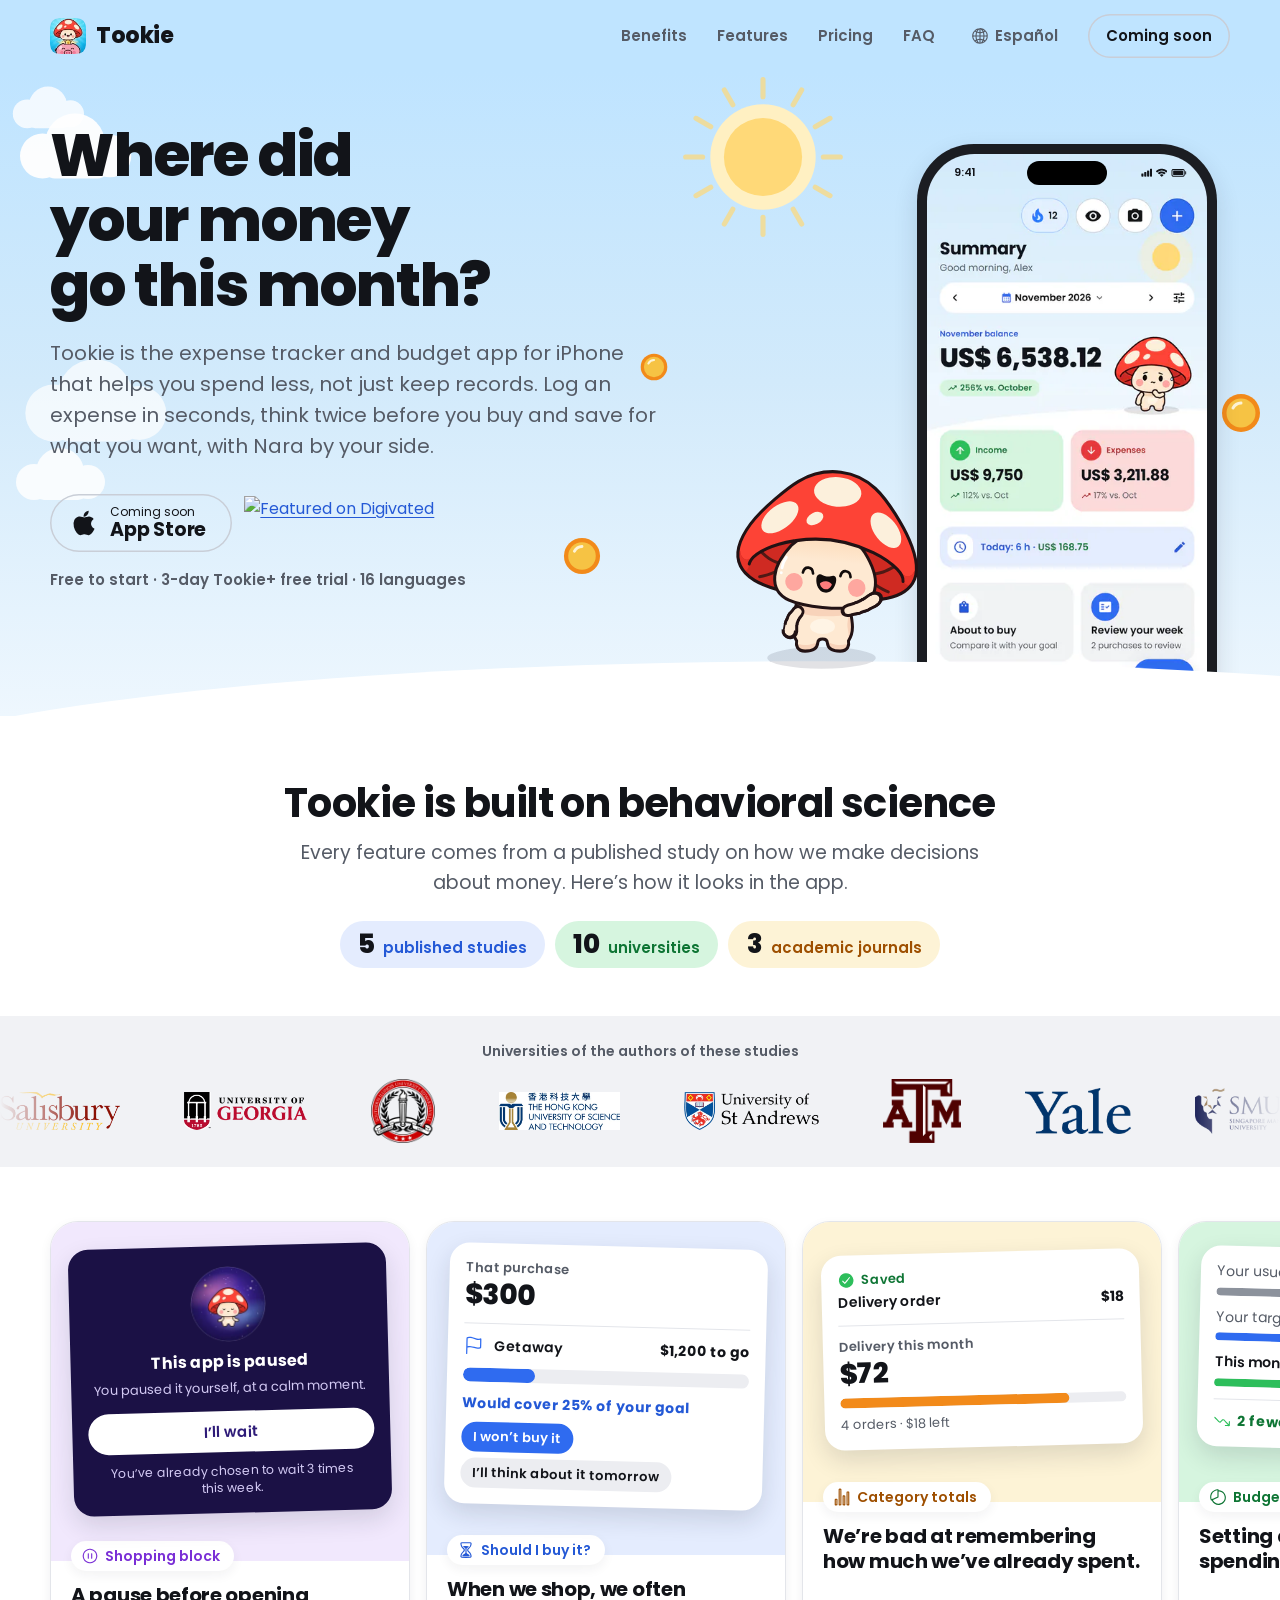
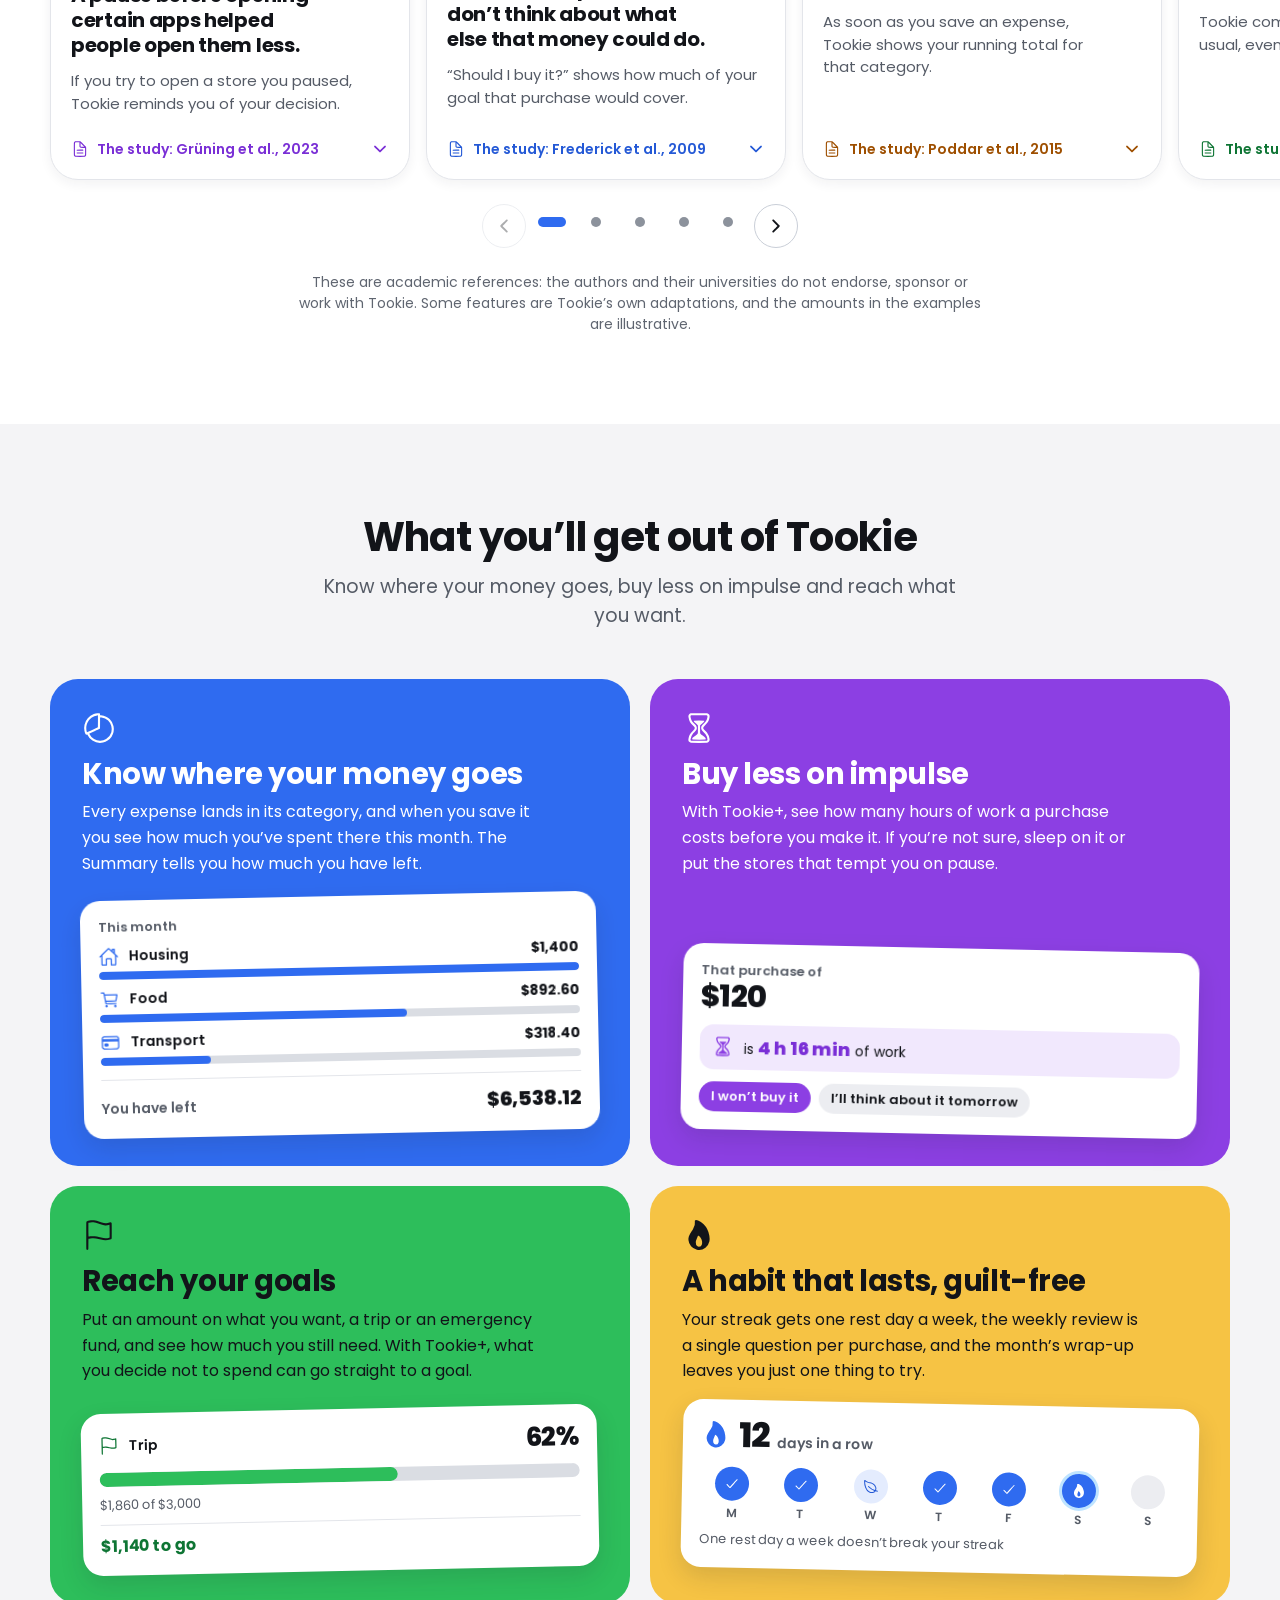
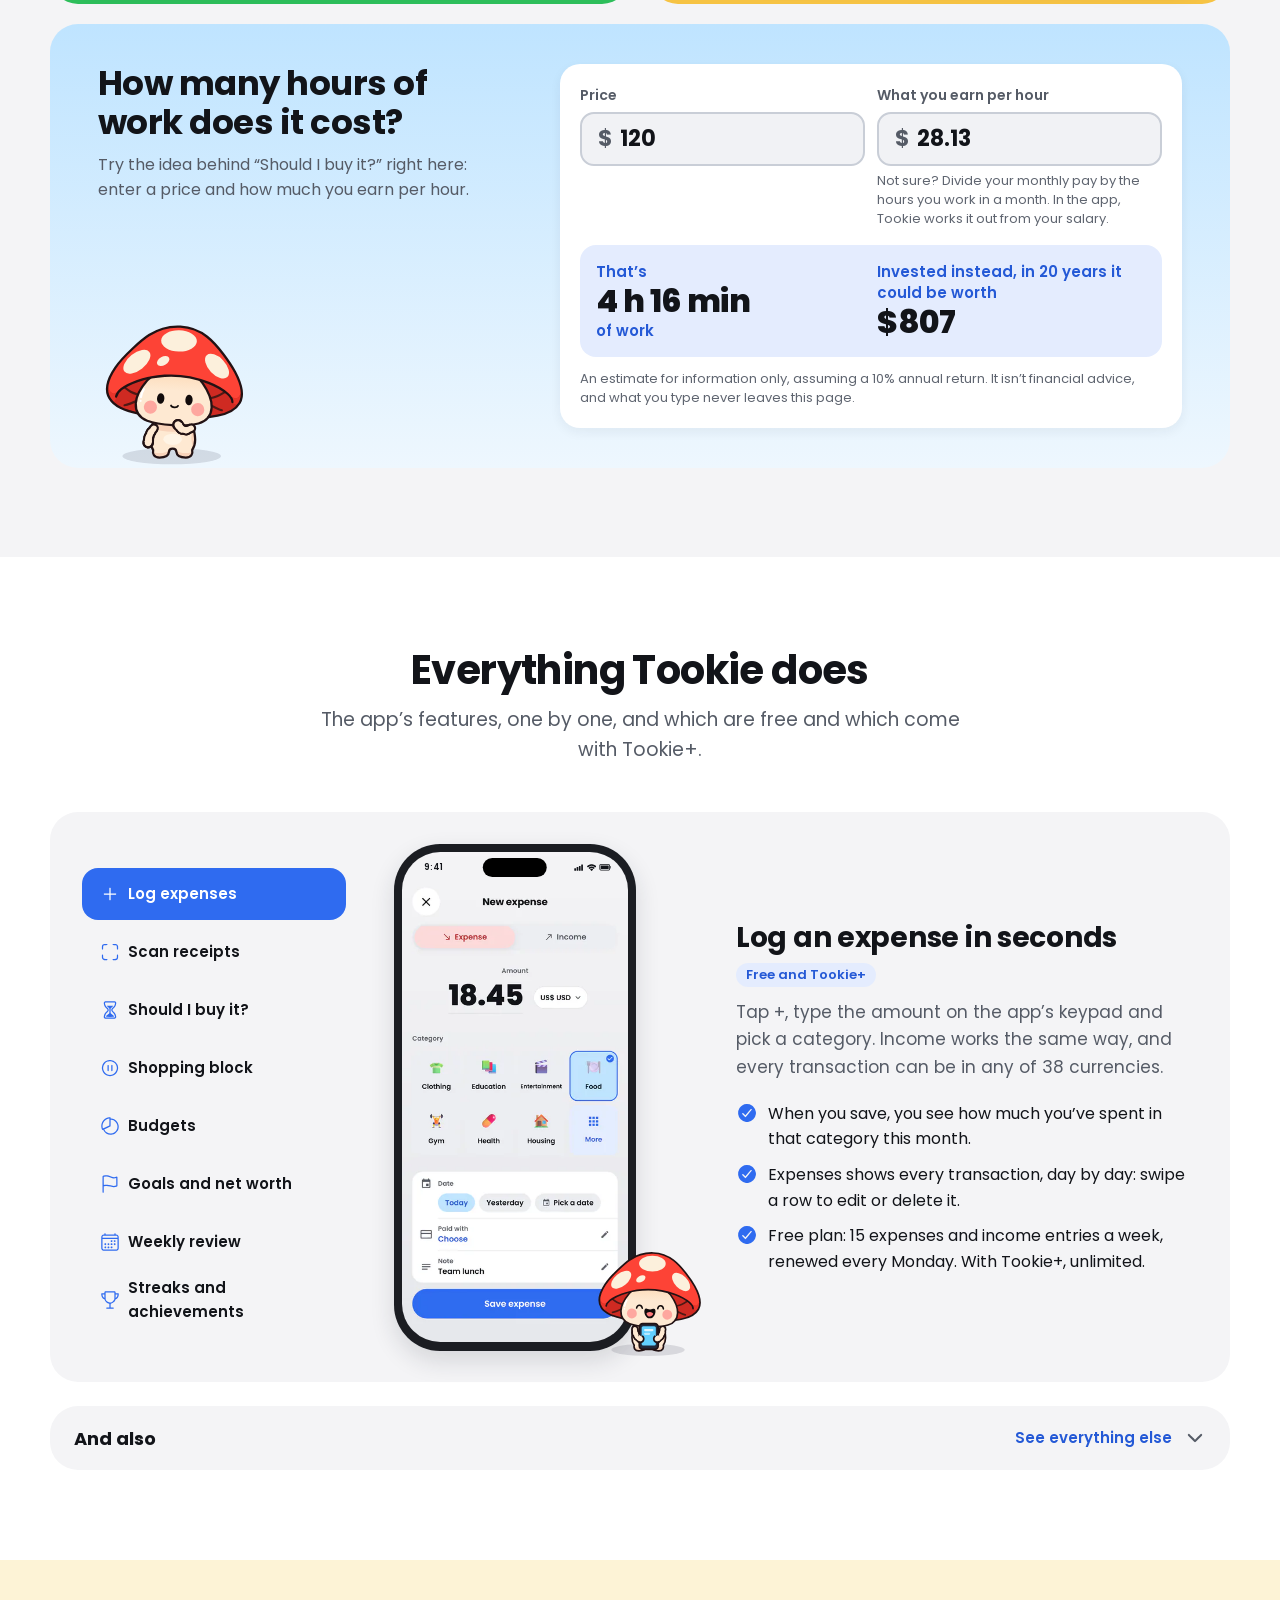
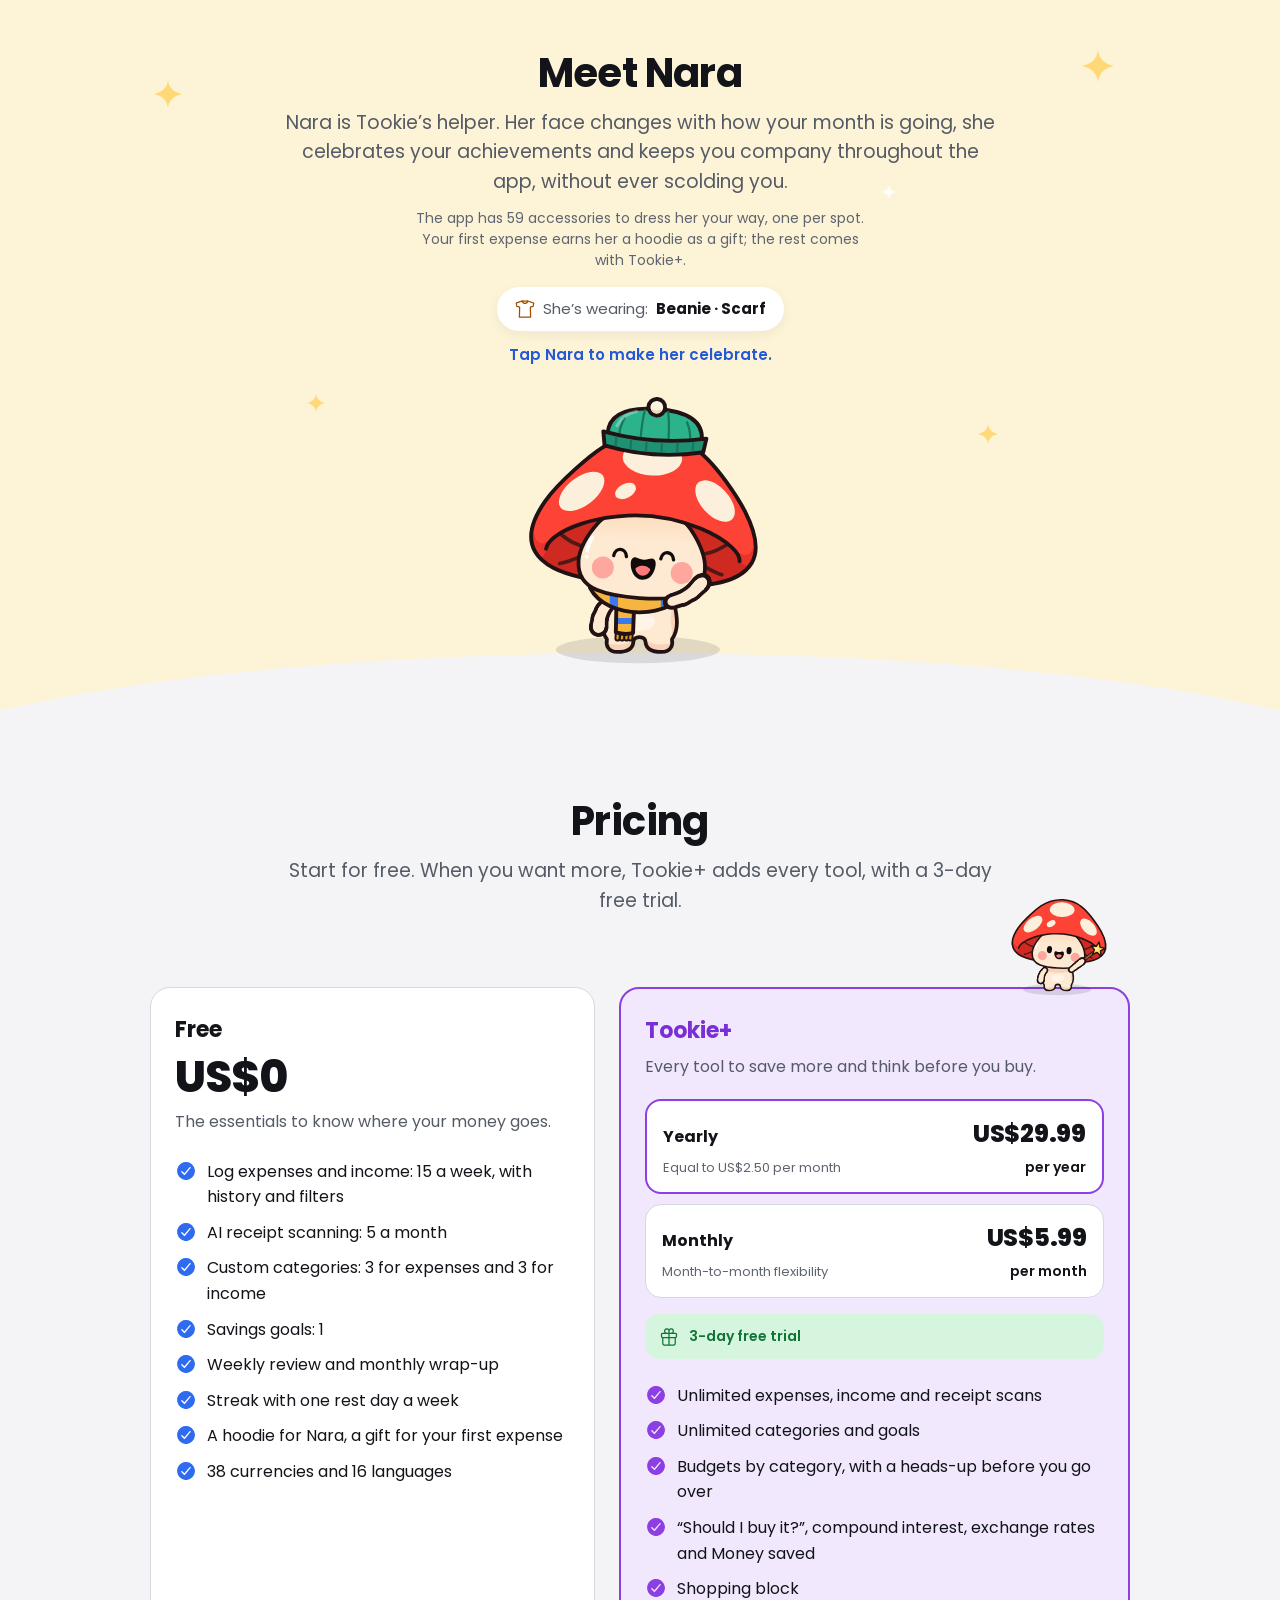
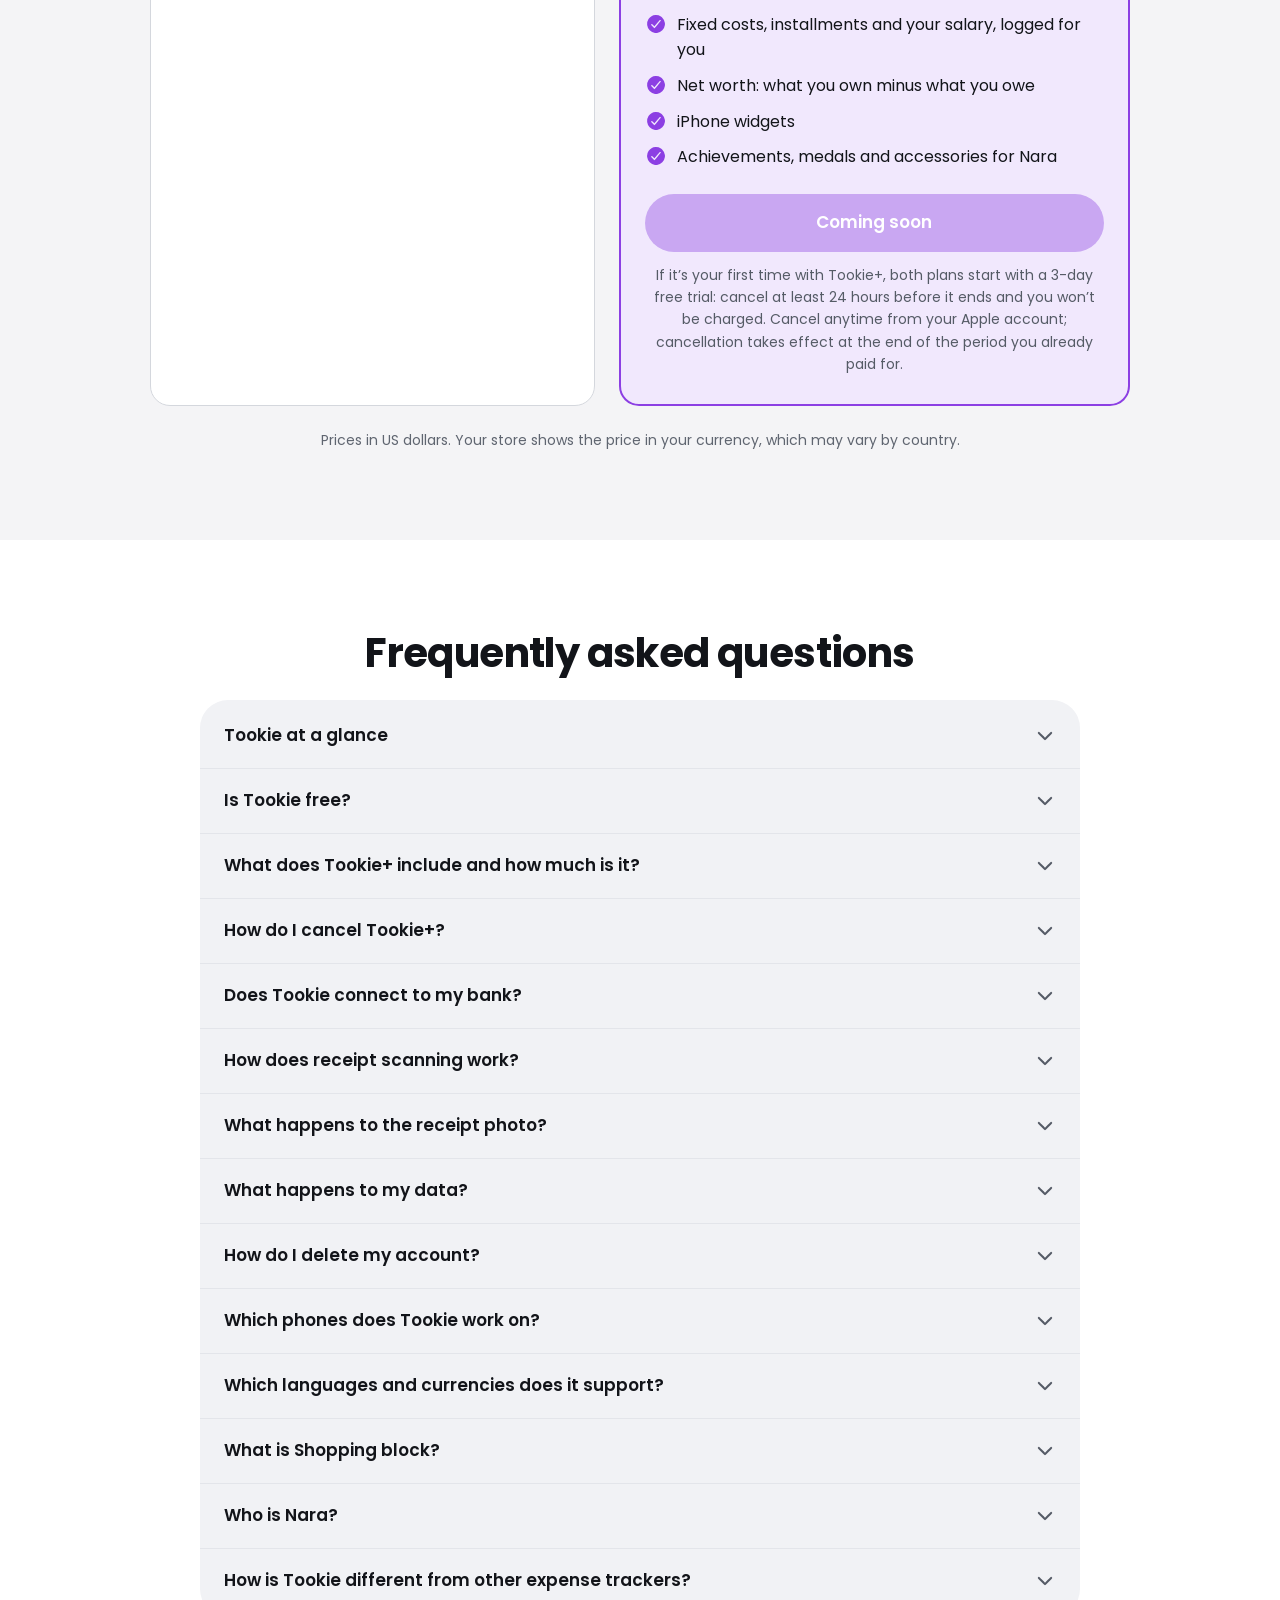
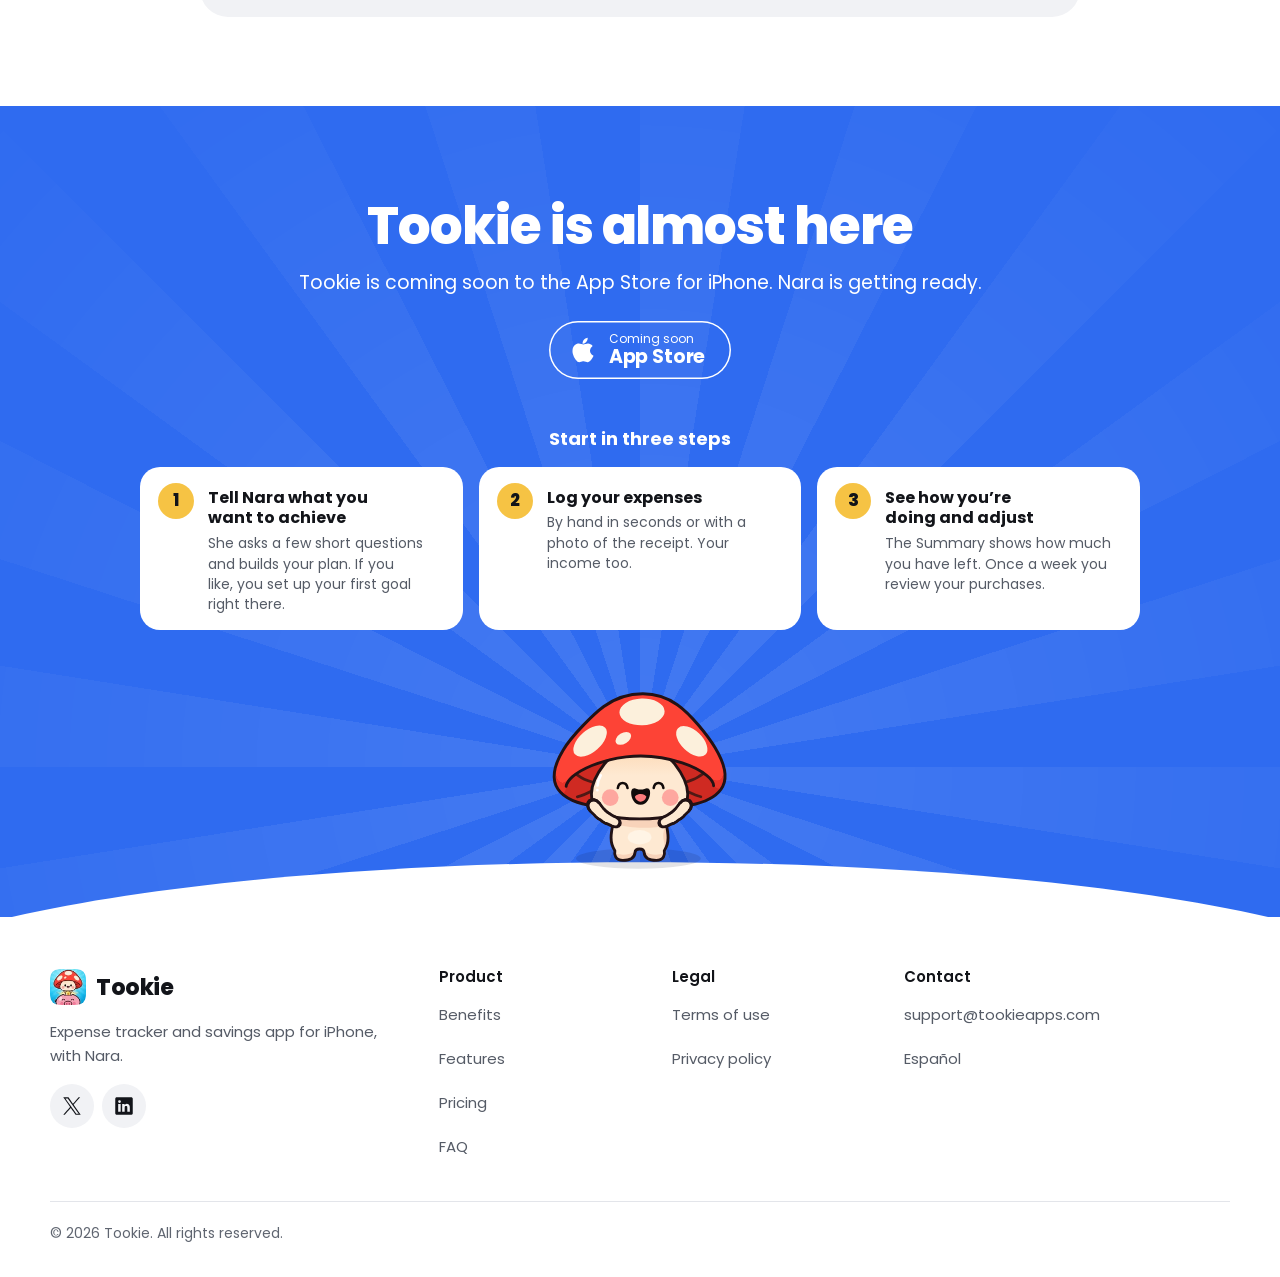
==== commit a8d8af75: "Web: el badge de Digivated va junto al botón de App Store del inicio (26/11/2026) Co-Authored-By: Cl" ====
--- a/index.html
+++ b/index.html
@@ -43,14 +43,13 @@
 
 <link rel="preload" href="assets/fuentes/poppins-400.woff" as="font" type="font/woff" crossorigin>
 <link rel="preload" href="assets/fuentes/poppins-800.woff" as="font" type="font/woff" crossorigin>
-<link rel="stylesheet" href="assets/sitio.89890137fe.css">
+<link rel="stylesheet" href="assets/sitio.25b447d925.css">
 <script>(function(d,w){var c=d.documentElement.classList;c.replace('sin-js','con-js');if('IntersectionObserver'in w&&!(w.matchMedia&&w.matchMedia('(prefers-reduced-motion: reduce)').matches)){c.add('anima');setTimeout(function(){if(!w.tookieListo)c.remove('anima')},4000)}})(document,window)</script>
 <script src="assets/sitio.js?v=386328d8" defer></script>
 <script type="application/ld+json">{"@context":"https://schema.org","@graph":[{"@type":"Organization","@id":"https://tookieapps.com/#organizacion","name":"Tookie","url":"https://tookieapps.com/","logo":{"@type":"ImageObject","url":"https://tookieapps.com/assets/imagenes/icono-app.png","width":512,"height":512},"image":"https://tookieapps.com/assets/imagenes/icono-app.png","description":"Expense tracker and budget app for iPhone: log spending in seconds, scan receipts and think twice before you buy.","email":"support@tookieapps.com","contactPoint":{"@type":"ContactPoint","contactType":"customer support","email":"support@tookieapps.com","availableLanguage":["en","es"]},"sameAs":["https://x.com/tookieapp","https://www.linkedin.com/company/tookieapp"]},{"@type":"WebSite","@id":"https://tookieapps.com/#sitio","name":"Tookie","alternateName":["Tookie app"],"url":"https://tookieapps.com/","inLanguage":["es","en"],"publisher":{"@id":"https://tookieapps.com/#organizacion"},"description":"Track your spending, set budgets and save for your goals with Tookie. Scan receipts with AI and pause before impulse buys. Free to start."},{"@type":"WebPage","@id":"https://tookieapps.com/#pagina","url":"https://tookieapps.com/","name":"Tookie: expense tracker & budget app for iPhone","description":"Track your spending, set budgets and save for your goals with Tookie. Scan receipts with AI and pause before impulse buys. Free to start.","inLanguage":"en","isPartOf":{"@id":"https://tookieapps.com/#sitio"},"about":{"@id":"https://tookieapps.com/#app"},"mainEntity":{"@id":"https://tookieapps.com/#app"},"publisher":{"@id":"https://tookieapps.com/#organizacion"},"primaryImageOfPage":{"@type":"ImageObject","url":"https://tookieapps.com/assets/imagenes/og-en.png","width":1200,"height":630},"citation":[{"@type":"ScholarlyArticle","name":"Imperfect Recall: The Impact of Composite Spending Information Disclosure on Credit Card Spending","author":[{"@type":"Person","name":"Amit Poddar"},{"@type":"Person","name":"Cameron M. Ellis"},{"@type":"Person","name":"Timucin Ozcan"}],"datePublished":"2015","isPartOf":{"@type":"Periodical","name":"Journal of Consumer Policy"},"url":"https://doi.org/10.1007/s10603-014-9279-8","identifier":{"@type":"PropertyValue","propertyID":"DOI","value":"10.1007/s10603-014-9279-8"}},{"@type":"ScholarlyArticle","name":"Effects of Payment Mechanism on Spending Behavior: The Role of Rehearsal and Immediacy of Payments","author":[{"@type":"Person","name":"Dilip Soman"}],"datePublished":"2001","isPartOf":{"@type":"Periodical","name":"Journal of Consumer Research"},"url":"https://doi.org/10.1086/319621","identifier":{"@type":"PropertyValue","propertyID":"DOI","value":"10.1086/319621"}},{"@type":"ScholarlyArticle","name":"The Influence of Budgets on Consumer Spending","author":[{"@type":"Person","name":"Marcel F. Lukas"},{"@type":"Person","name":"Ray Charles “Chuck” Howard"}],"datePublished":"2023","isPartOf":{"@type":"Periodical","name":"Journal of Consumer Research"},"url":"https://doi.org/10.1093/jcr/ucac024","identifier":{"@type":"PropertyValue","propertyID":"DOI","value":"10.1093/jcr/ucac024"}},{"@type":"ScholarlyArticle","name":"Opportunity Cost Neglect","author":[{"@type":"Person","name":"Shane Frederick"},{"@type":"Person","name":"Nathan Novemsky"},{"@type":"Person","name":"Jing Wang"},{"@type":"Person","name":"Ravi Dhar"},{"@type":"Person","name":"Stephen Nowlis"}],"datePublished":"2009","isPartOf":{"@type":"Periodical","name":"Journal of Consumer Research"},"url":"https://doi.org/10.1086/599764","identifier":{"@type":"PropertyValue","propertyID":"DOI","value":"10.1086/599764"}},{"@type":"ScholarlyArticle","name":"Directing smartphone use through the self-nudge app one sec","author":[{"@type":"Person","name":"David J. Grüning"},{"@type":"Person","name":"Frederik Riedel"},{"@type":"Person","name":"Philipp Lorenz-Spreen"}],"datePublished":"2023","isPartOf":{"@type":"Periodical","name":"Proceedings of the National Academy of Sciences (PNAS)"},"url":"https://doi.org/10.1073/pnas.2213114120","identifier":{"@type":"PropertyValue","propertyID":"DOI","value":"10.1073/pnas.2213114120"}}]},{"@type":"MobileApplication","@id":"https://tookieapps.com/#app","name":"Tookie","alternateName":["Tookie app"],"description":"Tookie is a personal finance app for iPhone that helps you track your spending and save money. On the free plan you log up to 15 expenses and income entries a week, by hand or with a photo of the receipt, which AI reads for you, and set up your first savings goal. With Tookie+, the paid plan, you add budgets by category, “Should I buy it?” (how many hours of work a purchase costs you), Shopping block, fixed costs and installments that log themselves, and your net worth. Its features are inspired by behavioral science studies, and Nara, the app’s helper, keeps you company along the way.","url":"https://tookieapps.com/","operatingSystem":"iOS","applicationCategory":"FinanceApplication","applicationSubCategory":"Personal finance: expense tracking, budgeting and saving","image":"https://tookieapps.com/assets/imagenes/icono-app.png","isAccessibleForFree":true,"offers":[{"@type":"Offer","name":"Free","description":"The essentials to know where your money goes.","price":0,"priceCurrency":"USD","category":"free","seller":{"@id":"https://tookieapps.com/#organizacion"}},{"@type":"Offer","name":"Tookie+ · Monthly","price":5.99,"priceCurrency":"USD","category":"subscription","priceSpecification":{"@type":"UnitPriceSpecification","price":5.99,"priceCurrency":"USD","billingDuration":"P1M","unitCode":"MON","referenceQuantity":{"@type":"QuantitativeValue","value":1,"unitCode":"MON"}},"seller":{"@id":"https://tookieapps.com/#organizacion"},"description":"Month-to-month flexibility. 3-day free trial for new subscribers","validFrom":"2026-11-16"},{"@type":"Offer","name":"Tookie+ · Yearly","price":29.99,"priceCurrency":"USD","category":"subscription","priceSpecification":{"@type":"UnitPriceSpecification","price":29.99,"priceCurrency":"USD","billingDuration":"P1Y","unitCode":"ANN","referenceQuantity":{"@type":"QuantitativeValue","value":1,"unitCode":"ANN"}},"seller":{"@id":"https://tookieapps.com/#organizacion"},"description":"Equal to US$2.50 per month. 3-day free trial for new subscribers","validFrom":"2026-11-16"}],"author":{"@id":"https://tookieapps.com/#organizacion"},"publisher":{"@id":"https://tookieapps.com/#organizacion"},"screenshot":[{"@type":"ImageObject","url":"https://tookieapps.com/assets/imagenes/capturas/en/Resumen.webp","contentUrl":"https://tookieapps.com/assets/imagenes/capturas/en/Resumen.webp","caption":"Tookie home screen: the month’s balance with income and expenses, and Nara next to the amount.","width":780,"height":1695},{"@type":"ImageObject","url":"https://tookieapps.com/assets/imagenes/capturas/en/AgregarGasto.webp","contentUrl":"https://tookieapps.com/assets/imagenes/capturas/en/AgregarGasto.webp","caption":"Tookie’s “New expense” screen: choose expense or income, the category, the amount and the number pad.","width":780,"height":1695},{"@type":"ImageObject","url":"https://tookieapps.com/assets/imagenes/capturas/en/ScanTicketResultado.webp","contentUrl":"https://tookieapps.com/assets/imagenes/capturas/en/ScanTicketResultado.webp","caption":"Tookie reading a grocery receipt: Nara with a magnifying glass, and the total, store, date and category found.","width":780,"height":1695},{"@type":"ImageObject","url":"https://tookieapps.com/assets/imagenes/capturas/en/LoComproLleno.webp","contentUrl":"https://tookieapps.com/assets/imagenes/capturas/en/LoComproLleno.webp","caption":"Tookie’s “Should I buy it?” screen: a US$120 purchase equals 4 h 16 min of work, with the “I won’t buy it”, “Yes, log it” and “I’ll think about it tomorrow” buttons.","width":780,"height":1695},{"@type":"ImageObject","url":"https://tookieapps.com/assets/imagenes/capturas/en/BloqueoComprasActivo.webp","contentUrl":"https://tookieapps.com/assets/imagenes/capturas/en/BloqueoComprasActivo.webp","caption":"Tookie’s Shopping block screen with the block on, three stores blocked and how many times the person chose to wait.","width":780,"height":1695},{"@type":"ImageObject","url":"https://tookieapps.com/assets/imagenes/capturas/en/PresupuestosObjetivos.webp","contentUrl":"https://tookieapps.com/assets/imagenes/capturas/en/PresupuestosObjetivos.webp","caption":"Tookie’s Budgets screen: spending for the month, a ring showing 89% used and categories compared with the usual.","width":780,"height":1695},{"@type":"ImageObject","url":"https://tookieapps.com/assets/imagenes/capturas/en/Metas.webp","contentUrl":"https://tookieapps.com/assets/imagenes/capturas/en/Metas.webp","caption":"Tookie’s Goals screen with two goals in progress, each with its percentage, and Nara holding a coin next to a piggy bank.","width":780,"height":1695},{"@type":"ImageObject","url":"https://tookieapps.com/assets/imagenes/capturas/en/RevisionSemanal.webp","contentUrl":"https://tookieapps.com/assets/imagenes/capturas/en/RevisionSemanal.webp","caption":"Tookie’s weekly review: a dinner with friends and the question “If you could choose again, would you make this purchase again?”, with Yes, I’m not sure and No.","width":780,"height":1695},{"@type":"ImageObject","url":"https://tookieapps.com/assets/imagenes/capturas/en/Logros.webp","contentUrl":"https://tookieapps.com/assets/imagenes/capturas/en/Logros.webp","caption":"Tookie’s achievements screen: the medal collection, the next achievement and Nara celebrating.","width":780,"height":1695}],"inLanguage":["es","es-419","en-US","en-GB","pt-BR","fr","de","it","nl","pl","sv","no","da","tr","zh-Hans","ja","ko"],"featureList":["Log an expense in seconds","Scan receipts with AI","Before you buy, see what it really costs","Put the stores that tempt you on pause","Budgets that warn you ahead of time","Savings goals and net worth","Weekly review and monthly wrap-up","Streaks, achievements and accessories for Nara","iPhone widgets","16 languages","38 currencies","Hide balances","Fixed costs and installments","Compound interest and exchange rates","Your expected paycheck","Reminders from Nara","Weather on your Summary","Tookie tour"]},{"@type":"FAQPage","@id":"https://tookieapps.com/#preguntas","url":"https://tookieapps.com/#preguntas","name":"Frequently asked questions","inLanguage":"en","isPartOf":{"@id":"https://tookieapps.com/#pagina"},"mainEntity":[{"@type":"Question","name":"Is Tookie free?","acceptedAnswer":{"@type":"Answer","text":"Yes, Tookie is free to start. On the free plan you log up to 15 expenses and income entries a week, use your history and filters, scan 5 receipts a month and set up your first savings goal. Tookie+ is the paid plan, with the rest of the tools."}},{"@type":"Question","name":"What does Tookie+ include and how much is it?","acceptedAnswer":{"@type":"Answer","text":"Tookie+ costs US$29.99 a year or US$5.99 a month. If it’s your first time with Tookie+, both plans start with a 3-day free trial. It adds unlimited expenses, income and scans, budgets, “Should I buy it?”, Shopping block, fixed costs and installments, your net worth, unlimited goals and categories, iPhone widgets, and achievements and accessories for Nara. Your store shows the price in your currency."}},{"@type":"Question","name":"How do I cancel Tookie+?","acceptedAnswer":{"@type":"Answer","text":"You can cancel anytime from the store where you bought it. On iPhone: Settings → your name → Subscriptions, or “Manage subscription” inside Tookie. Cancellation takes effect at the end of the period you already paid for, and if you cancel at least 24 hours before the free trial ends, you won’t be charged."}},{"@type":"Question","name":"Does Tookie connect to my bank?","acceptedAnswer":{"@type":"Answer","text":"No. Tookie doesn’t connect to your bank, your cards or digital wallets, and it never asks for their passwords. You add every transaction yourself: by hand, in seconds, or with a photo of the receipt."}},{"@type":"Question","name":"How does receipt scanning work?","acceptedAnswer":{"@type":"Answer","text":"You snap the receipt, or pick a screenshot of an online purchase from your gallery, and AI reads the store, the amount, the date and the category. Before saving you check every detail and can change it; if the receipt has no readable date, today’s date is used. The free plan includes 5 scans a month, and Tookie+ has no limit."}},{"@type":"Question","name":"What happens to the receipt photo?","acceptedAnswer":{"@type":"Answer","text":"The photo is only used to read the receipt and \u003cstrong>is not stored\u003c/strong>, either in your account or on Tookie’s servers. It travels encrypted to Tookie’s server, which passes it to OpenAI to read it: if the receipt shows your personal details, such as your name, OpenAI can see them. What’s kept is the expense you confirm and a record of the scan with what was read, without the photo. The details are in the \u003ca href=\"https://tookieapps.com/privacidad.html#en\">Privacy policy\u003c/a>."}},{"@type":"Question","name":"What happens to my data?","acceptedAnswer":{"@type":"Answer","text":"Your data is stored so the app works and it’s there when you sign in again, including from another phone. Tookie doesn’t sell your data, doesn’t show ads and doesn’t track you across other apps or websites. Everything travels encrypted, and one account can’t read another’s data. More in the \u003ca href=\"https://tookieapps.com/privacidad.html#en\">Privacy policy\u003c/a>."}},{"@type":"Question","name":"How do I delete my account?","acceptedAnswer":{"@type":"Answer","text":"In the app, go to Profile → Delete account. It’s permanent: your account and your data are erased. Deleting your account doesn’t cancel a subscription, so if you pay for Tookie+, cancel it in the store first."}},{"@type":"Question","name":"Which phones does Tookie work on?","acceptedAnswer":{"@type":"Answer","text":"Tookie is an iPhone app, and you get it from the App Store."}},{"@type":"Question","name":"Which languages and currencies does it support?","acceptedAnswer":{"@type":"Answer","text":"Tookie is available in 16 languages: Spanish, US and UK English, Portuguese, French, German, Italian, Dutch, Polish, Swedish, Norwegian, Danish, Turkish, Simplified Chinese, Japanese and Korean. Each expense keeps its own currency, out of 38, and totals are converted to your main currency."}},{"@type":"Question","name":"What is Shopping block?","acceptedAnswer":{"@type":"Answer","text":"It’s a Tookie+ feature that puts the shopping apps you choose on pause. If you try to open one, a Tookie screen appears with a single button, “I’ll wait”, and to open it again you have to change your decision in Tookie. It uses Apple’s Screen Time, and Tookie never sees which apps you have. It depends on your iPhone’s permissions and may not be available on every device."}},{"@type":"Question","name":"Who is Nara?","acceptedAnswer":{"@type":"Answer","text":"Nara is Tookie’s helper. She keeps you company throughout the app, her face changes with how your month is going, she celebrates your achievements and she walks you through it in the Tookie tour. Your first expense earns her a hoodie, on any plan. With Tookie+ you can dress her up all the way: 16 accessories are ready to wear and the rest you earn with achievements."}},{"@type":"Question","name":"How is Tookie different from other expense trackers?","acceptedAnswer":{"@type":"Answer","text":"Tookie is designed to help you spend less, not just to keep records. Before you buy, it shows how many hours of work something costs and lets you put the stores that tempt you on pause; its features are inspired by behavioral science studies; it doesn’t connect to your bank, so you decide what goes in; and it doesn’t scold you: your streak gets a rest day and Nara keeps you company."}}]}]}</script>
 </head>
 <body class="pagina pagina--inicio">
 <a class="saltar" href="#contenido">Skip to content</a>
-<div class="insignia-superior"><a href="https://digivated.com/projects/listing/8116a3ad-ad06-4e67-b48f-d68ad1806348" data-digivated-project="8116a3ad-ad06-4e67-b48f-d68ad1806348" target="_blank" rel="noopener"><img src="https://digivated.com/badge/8116a3ad-ad06-4e67-b48f-d68ad1806348?theme=dark" alt="Featured on Digivated" width="250" height="54" loading="lazy"></a></div>
 <header class="encabezado" data-encabezado>
 <div class="contenedor encabezado__fila">
 <a class="marca" href="#inicio"><img src="assets/imagenes/icono-app-64.webp" srcset="assets/imagenes/icono-app-64.webp 64w, assets/imagenes/icono-app-128.webp 128w" sizes="36px" width="36" height="36" alt=""><span>Tookie</span></a>
@@ -77,7 +76,10 @@
 <div class="heroe__texto">
 <h1 id="inicio-titulo" class="heroe__titulo">Where did your money go this month?</h1>
 <p class="heroe__bajada">Tookie is the expense tracker and budget app for iPhone that helps you spend less, not just keep records. Log an expense in seconds, think twice before you buy and save for what you want, with Nara by your side.</p>
+<div class="heroe__acciones">
 <div class="tiendas"><span class="tienda tienda--pronto"><svg class="icono tienda__icono" viewBox="0 0 512 512" fill="currentColor" aria-hidden="true" focusable="false"><path d="M326 35Q334 33 337 32H340L341 38Q343 59 332 83Q321 107 300 122.5Q279 138 256 140H249V136Q248 127 250 116Q255 87 276 64.5Q297 42 326 35ZM161 139Q161 139 161 139Q168 137 181 138Q198 138 226 148Q251 156 263.5 156Q276 156 299 148Q313 143 322 140.5Q331 138 348 138Q365 138 371 140Q393 146 412 160Q416 163 425 172Q434 181 434 182Q434 182 427 187Q390 212 385 257Q382 286 395 313Q410 344 441 358Q441 358 448 361L445 368Q432 396 413 424Q377 476 346 479Q330 481 307 471Q281 459 255 462Q240 463 220 471Q200 480 188 480Q155 480 122 436Q85 387 71 330Q53 254 79 203Q91 179 114 161Q137 143 161 139Z"/></svg><span class="tienda__textos"><span class="tienda__arriba">Coming soon</span><span class="tienda__abajo">App Store</span></span></span></div>
+<a href="https://digivated.com/projects/listing/8116a3ad-ad06-4e67-b48f-d68ad1806348" data-digivated-project="8116a3ad-ad06-4e67-b48f-d68ad1806348" target="_blank" rel="noopener"><img src="https://digivated.com/badge/8116a3ad-ad06-4e67-b48f-d68ad1806348?theme=dark" alt="Featured on Digivated" width="250" height="54" loading="lazy"></a>
+</div>
 <p class="heroe__nota"><span class="heroe__nota-parte">Free to start ·</span> <span class="heroe__nota-parte">3-day Tookie+ free trial ·</span> <span class="heroe__nota-parte">16 languages</span></p>
 </div>
 <div class="heroe__visual">
--- a/assets/sitio.25b447d925.css
+++ b/assets/sitio.25b447d925.css
@@ -0,0 +1,1555 @@
+/* Tookie · estilos del sitio (fuente: web/estilos/sitio.css) */
+@font-face { font-family: 'Poppins'; font-style: normal; font-weight: 400; font-display: swap; src: url('fuentes/poppins-400.woff') format('woff'); }
+@font-face { font-family: 'Poppins'; font-style: normal; font-weight: 600; font-display: swap; src: url('fuentes/poppins-600.woff') format('woff'); }
+@font-face { font-family: 'Poppins'; font-style: normal; font-weight: 700; font-display: swap; src: url('fuentes/poppins-700.woff') format('woff'); }
+@font-face { font-family: 'Poppins'; font-style: normal; font-weight: 800; font-display: swap; src: url('fuentes/poppins-800.woff') format('woff'); }
+:root {
+color-scheme: light;
+--fondo: #F4F4F6;
+--fondo-abajo: #E6E7EB;
+--colina: #FFFFFF;
+--colina-pasarela: #FBFBFC;
+--superficie: #FFFFFF;
+--superficie-suave: #F1F2F5;
+--superficie-hundida: #ECEDF1;
+--borde: #E3E5EA;
+--borde-control: #C9CED7;
+--borde-plan: #D4D7DD;
+--pista: #DADDE3;
+--tinta: #121419;
+--tinta-suave: #555B66;
+--tinta-tenue: #5F6570;
+--tinta-apagada: #8C929C;
+--blanco: #FFFFFF;
+--primario: #2F6BF0;
+--primario-texto: #2459D6;
+--primario-borde: #1D52C9;
+--primario-suave: #E4ECFE;
+--seleccion: #BFE4FF;
+--premium: #8C3FE3;
+--premium-texto: #7A2FD6;
+--premium-oscuro: #6A23C4;
+--premium-suave: #F1E8FD;
+--premium-apagado: #C9A7F2;
+--positivo: #2DBE5B;
+--positivo-texto: #0E7534;
+--positivo-suave: #D6F5DF;
+--negativo: #E5383B;
+--negativo-texto: #B32528;
+--negativo-suave: #FBDADA;
+--atencion: #F28A1A;
+--atencion-texto: #9E4F00;
+--logro: #F6C344;
+--logro-suave: #FDF3D6;
+--cielo-arriba: #BFE4FF;
+--cielo-medio: #D2EAFB;
+--cielo-abajo: #EEF7FE;
+--sol: #FFD978;
+--sol-halo: #FFF0C2;
+--nube: #FFFFFF;
+--velo-claro: rgba(255, 255, 255, 0.1);
+--telefono-marco: #1B1D22;
+--bloqueo-noche: #1B1145;
+--bloqueo-texto-suave: #D4CBF5;
+--bloqueo-boton-texto: #2E1B78;
+--sombra-suave: 0 4px 12px rgba(27, 32, 48, 0.06);
+--sombra-flotante: 0 10px 24px rgba(27, 32, 48, 0.14);
+--radio-chico: 10px;
+--radio-control: 14px;
+--radio-mosaico: 16px;
+--radio-tarjeta: 20px;
+--radio-hoja: 28px;
+--radio-pildora: 999px;
+--e-xs: 4px;
+--e-s: 8px;
+--e-m: 12px;
+--e-l: 16px;
+--e-xl: 20px;
+--e-xxl: 24px;
+--e-xxxl: 32px;
+--e-enorme: 48px;
+--toque-minimo: 44px;
+--toque-boton: 54px;
+--mov-rapido: 160ms;
+--mov-normal: 240ms;
+--mov-entrada: cubic-bezier(0.2, 0.8, 0.2, 1);
+--escala-toque: 0.96;
+--fuente: 'Poppins', system-ui, -apple-system, 'Segoe UI', Roboto, Arial, sans-serif;
+--contenedor: 1180px;
+--gutter: 20px;
+--encabezado-alto: 64px;
+--seccion-espacio: clamp(56px, 7vw, 96px);
+--colina-alto: clamp(46px, 6vw, 92px);
+--nara-piso: 0.9157;
+--nara-proporcion: 1.1400;
+}
+@media (min-width: 768px) {
+:root { --gutter: 32px; }
+}
+@media (min-width: 900px) {
+:root { --encabezado-alto: 72px; --toque-boton: 58px; }
+}
+*, *::before, *::after { box-sizing: border-box; }
+html {
+-webkit-text-size-adjust: 100%;
+text-size-adjust: 100%;
+scroll-padding-top: calc(var(--encabezado-alto) + 16px);
+}
+body {
+margin: 0;
+min-width: 320px;
+font-family: var(--fuente);
+font-size: 16px;
+line-height: 1.6;
+color: var(--tinta);
+background: var(--superficie);
+-webkit-font-smoothing: antialiased;
+-moz-osx-font-smoothing: grayscale;
+overflow-x: hidden;
+}
+h1, h2, h3, h4, p, ul, ol, dl, dd, figure, blockquote { margin: 0; }
+h1, h2, h3, h4 { font-weight: 700; color: var(--tinta); text-wrap: balance; }
+p { text-wrap: pretty; }
+:where(ul[class], ol[class]), .nav ul, .pie__columna ul { list-style: none; padding: 0; }
+img { display: block; max-width: 100%; height: auto; }
+button, input { font: inherit; color: inherit; }
+cite { font-style: normal; }
+a { color: var(--primario-texto); text-decoration-thickness: 1px; text-underline-offset: 0.18em; }
+a:hover { text-decoration-thickness: 2px; }
+:focus-visible { outline: 3px solid var(--primario); outline-offset: 3px; }
+main:focus { outline: none; }
+@media (prefers-reduced-motion: no-preference) {
+html:focus-within { scroll-behavior: smooth; }
+}
+[hidden] { display: none !important; }
+.sin-js .solo-js { display: none !important; }
+.solo-lector {
+position: absolute !important;
+width: 1px; height: 1px;
+margin: -1px; padding: 0;
+overflow: hidden;
+clip: rect(0 0 0 0);
+white-space: nowrap;
+border: 0;
+}
+.icono { display: inline-block; width: 20px; height: 20px; flex: none; vertical-align: middle; }
+.saltar {
+position: absolute;
+left: var(--gutter);
+top: -100px;
+z-index: 100;
+padding: 12px 20px;
+border-radius: var(--radio-pildora);
+background: var(--tinta);
+color: var(--blanco);
+font-weight: 600;
+text-decoration: none;
+}
+.saltar:focus { top: 12px; }
+.contenedor {
+width: 100%;
+max-width: calc(var(--contenedor) + 2 * var(--gutter));
+margin-inline: auto;
+padding-inline: var(--gutter);
+}
+.titulo-seccion {
+font-size: clamp(27px, 4vw, 40px);
+line-height: 1.15;
+letter-spacing: -0.015em;
+}
+.bajada {
+margin-top: var(--e-m);
+max-width: 60ch;
+font-size: clamp(17px, 1.5vw, 19px);
+line-height: 1.55;
+color: var(--tinta-suave);
+}
+.nota { font-size: 14px; line-height: 1.5; color: var(--tinta-tenue); }
+.boton {
+display: inline-flex;
+align-items: center;
+justify-content: center;
+gap: var(--e-s);
+min-height: var(--toque-boton);
+padding: 0 28px;
+border: 0;
+border-radius: var(--radio-pildora);
+font-weight: 600;
+font-size: 16px;
+line-height: 1.2;
+text-align: center;
+text-decoration: none;
+cursor: pointer;
+transition: transform var(--mov-rapido) ease, background-color var(--mov-rapido) ease;
+}
+.boton:active { transform: scale(var(--escala-toque)); }
+.boton .icono { width: 20px; height: 20px; }
+.boton--primario { background: var(--primario); color: var(--blanco); }
+.boton--primario:hover { background: var(--primario-borde); transform: translateY(-2px); }
+.boton--secundario { background: var(--superficie); color: var(--tinta); box-shadow: inset 0 0 0 1.5px var(--borde-control); }
+.boton--secundario:hover { background: var(--superficie-suave); }
+.boton--plus { background: var(--premium); color: var(--blanco); }
+.boton--plus:hover { background: var(--premium-oscuro); }
+.boton--chico { min-height: var(--toque-minimo); padding: 0 18px; font-size: 15px; }
+.boton--pronto { background: transparent; color: var(--tinta); box-shadow: inset 0 0 0 1.5px var(--borde-control); cursor: default; }
+.boton--apagado { background: var(--premium-apagado); color: var(--blanco); cursor: default; }
+.boton--apagado:hover { background: var(--premium-apagado); }
+.boton--pronto:active, .boton--apagado:active { transform: none; }
+@media (min-width: 900px) {
+.boton { font-size: 17px; }
+.boton--chico { font-size: 15px; }
+}
+.tiendas { display: flex; flex-wrap: wrap; gap: var(--e-m); }
+.tiendas--centro { justify-content: center; }
+.tienda {
+display: inline-flex;
+align-items: center;
+gap: var(--e-m);
+min-height: 58px;
+padding: 8px 26px 8px 20px;
+border-radius: var(--radio-pildora);
+background: var(--tinta);
+color: var(--blanco);
+text-decoration: none;
+transition: transform var(--mov-rapido) ease, background-color var(--mov-rapido) ease;
+}
+.tienda:hover { background: #2A2D34;  transform: translateY(-2px); }
+.tienda:active { transform: scale(var(--escala-toque)); }
+.tienda__icono { width: 28px; height: 28px; }
+.tienda--pronto { background: transparent; color: var(--tinta); box-shadow: inset 0 0 0 1.5px var(--borde-control); cursor: default; }
+.tienda--pronto:hover { background: transparent; transform: none; }
+.tienda--pronto:active { transform: none; }
+.tienda__textos { display: grid; line-height: 1.15; text-align: left; }
+.tienda__arriba { font-size: 12px; font-weight: 400; }
+.tienda__abajo { font-size: 19px; font-weight: 700; letter-spacing: -0.01em; }
+@media (max-width: 479px) {
+.tienda { flex: 1 1 150px; gap: 10px; min-height: 54px; padding: 8px 16px 8px 14px; }
+.tienda__icono { width: 24px; height: 24px; }
+.tienda__abajo { font-size: 17px; }
+}
+.chip {
+display: inline-flex;
+align-items: center;
+gap: 6px;
+min-height: var(--toque-minimo);
+padding: 4px 16px;
+border: 1px solid transparent;
+border-radius: var(--radio-pildora);
+background: var(--superficie-hundida);
+color: var(--tinta);
+font-size: 14px;
+font-weight: 600;
+line-height: 1.35;
+cursor: pointer;
+transition: transform var(--mov-rapido) ease, background-color var(--mov-rapido) ease;
+}
+.chip:hover { background: var(--pista); }
+.chip:active { transform: scale(var(--escala-toque)); }
+.chip[aria-pressed="true"] { background: var(--seleccion); color: var(--primario-texto); }
+@media (forced-colors: active) {
+.chip[aria-pressed="true"] { forced-color-adjust: none; background: Highlight; color: HighlightText; }
+}
+.encabezado {
+position: sticky;
+top: 0;
+z-index: 50;
+background: var(--fondo);
+transition: box-shadow var(--mov-normal) ease, background-color var(--mov-normal) ease;
+}
+.encabezado[data-sombra] { box-shadow: 0 1px 0 var(--borde), var(--sombra-suave); }
+.pagina--inicio .encabezado { background: var(--cielo-arriba); }
+.pagina--inicio .encabezado[data-sombra] { background: var(--superficie); }
+.pagina--inicio .encabezado:not([data-sombra]) :is(.nav a, .idioma):hover { background: var(--superficie); }
+.progreso { position: absolute; left: 0; right: 0; top: 100%; height: 3px; overflow: hidden; pointer-events: none; }
+.progreso i { display: block; height: 100%; background: var(--primario); transform: scaleX(0); transform-origin: left center; }
+.sin-js .progreso { display: none; }
+.encabezado__fila { display: flex; align-items: center; gap: var(--e-s); min-height: var(--encabezado-alto); }
+.marca {
+display: inline-flex;
+align-items: center;
+gap: 10px;
+min-height: var(--toque-minimo);
+margin-right: auto;
+color: var(--tinta);
+font-size: 22px;
+font-weight: 800;
+letter-spacing: -0.02em;
+text-decoration: none;
+}
+.marca img { width: 36px; height: 36px; border-radius: 9px; }
+.nav ul { display: flex; gap: 2px; }
+.nav a, .idioma {
+display: inline-flex;
+align-items: center;
+gap: 6px;
+min-height: var(--toque-minimo);
+padding: 0 14px;
+border-radius: var(--radio-pildora);
+color: var(--tinta-suave);
+font-size: 15px;
+font-weight: 600;
+text-decoration: none;
+white-space: nowrap;
+transition: background-color var(--mov-rapido) ease, color var(--mov-rapido) ease;
+}
+.nav a:hover, .idioma:hover { background: var(--superficie-hundida); color: var(--tinta); }
+.nav a[aria-current="true"] { background: var(--primario-suave); color: var(--primario-texto); }
+.idioma .icono { width: 18px; height: 18px; }
+.encabezado__descargar { margin-left: var(--e-s); }
+.menu > summary {
+display: grid;
+place-items: center;
+width: var(--toque-minimo);
+height: var(--toque-minimo);
+border-radius: var(--radio-pildora);
+background: var(--superficie);
+box-shadow: inset 0 0 0 1px var(--borde-control);
+color: var(--tinta);
+list-style: none;
+cursor: pointer;
+}
+.menu > summary::-webkit-details-marker { display: none; }
+.menu .icono { width: 22px; height: 22px; }
+.menu__cerrar, .menu[open] .menu__abrir { display: none; }
+.menu[open] .menu__cerrar { display: inline-block; }
+.menu__panel {
+position: absolute;
+top: 100%;
+left: 0;
+right: 0;
+padding: var(--e-s) var(--gutter) var(--e-xxl);
+background: var(--superficie);
+border-radius: 0 0 var(--radio-hoja) var(--radio-hoja);
+box-shadow: var(--sombra-flotante);
+}
+.menu__lista li + li { border-top: 1px solid var(--borde); }
+.menu__lista a {
+display: flex;
+align-items: center;
+min-height: 56px;
+color: var(--tinta);
+font-size: 18px;
+font-weight: 600;
+text-decoration: none;
+}
+.menu__pie { display: flex; flex-wrap: wrap; align-items: center; justify-content: space-between; gap: var(--e-m); margin-top: var(--e-l); }
+.menu__idioma {
+display: inline-flex;
+align-items: center;
+gap: var(--e-s);
+min-height: var(--toque-minimo);
+color: var(--tinta-suave);
+font-weight: 600;
+text-decoration: none;
+}
+.menu__idioma .icono { width: 20px; height: 20px; }
+.menu__pie .boton { flex: 1 1 160px; }
+@media (max-width: 899px) {
+.nav, .idioma { display: none; }
+.encabezado__descargar { margin-left: 0; }
+}
+@media (max-width: 359px) {
+.marca { font-size: 20px; }
+.encabezado__descargar { display: none; }
+}
+@media (min-width: 900px) {
+.menu { display: none; }
+}
+.colina {
+position: absolute;
+left: 0;
+bottom: -2px;
+width: 100%;
+height: var(--colina-alto);
+color: var(--colina);
+pointer-events: none;
+}
+.colina svg { display: block; width: 100%; height: 100%; overflow: visible; }
+.colina path { fill: currentColor; }
+.nara {
+--nara-bajo-pies: calc((1 - var(--nara-piso)) * var(--nara-ancho, 200px) * var(--nara-proporcion));
+position: relative;
+width: var(--nara-ancho, 200px);
+aspect-ratio: 1 / var(--nara-proporcion);
+flex: none;
+}
+.nara > svg { display: block; width: 100%; height: 100%; overflow: visible; }
+.telefono {
+--tel-ancho: 260px;
+position: relative;
+width: var(--tel-ancho);
+padding: calc(var(--tel-ancho) * 0.034);
+border-radius: calc(var(--tel-ancho) * 0.19);
+background: var(--telefono-marco);
+box-shadow: var(--sombra-flotante);
+flex: none;
+}
+.telefono__pantalla {
+position: relative;
+aspect-ratio: 440 / 956;
+overflow: hidden;
+border-radius: calc(var(--tel-ancho) * 0.158);
+background: var(--fondo);
+container-type: inline-size;
+}
+.telefono__pantalla .captura { width: 100%; height: 100%; object-fit: cover; }
+.captura--falta { width: 100%; height: 100%; background: var(--superficie-hundida); }
+.telefono__isla {
+position: absolute;
+top: 2.6cqw;
+left: 50%;
+width: 28.6cqw;
+height: 8.4cqw;
+border-radius: var(--radio-pildora);
+background: #000;
+transform: translateX(-50%);
+}
+.telefono__estado {
+position: absolute;
+top: 0;
+left: 0;
+right: 0;
+height: 13.6cqw;
+display: flex;
+align-items: center;
+justify-content: space-between;
+padding: 0 7.2cqw 0 9.6cqw;
+color: var(--tinta);
+font-size: 3.9cqw;
+font-weight: 600;
+font-variant-numeric: tabular-nums;
+line-height: 1;
+}
+.telefono__iconos { display: inline-flex; align-items: center; gap: 1.3cqw; }
+.telefono__estado .icono { width: 4.1cqw; height: 4.1cqw; }
+.telefono__estado .telefono__bateria { width: 5.6cqw; height: 5.6cqw; }
+.seccion { padding-block: var(--seccion-espacio); }
+.seccion--blanca { background: var(--superficie); }
+.seccion--gris { background: var(--fondo); }
+.seccion--pegada { padding-top: 0; }
+.seccion__cabeza { margin-bottom: clamp(28px, 4vw, 48px); }
+.seccion__cabeza--centro { margin-inline: auto; text-align: center; }
+.seccion__cabeza--centro .bajada { margin-inline: auto; }
+.heroe {
+position: relative;
+overflow-x: clip;
+padding-top: clamp(20px, 4vw, 56px);
+background: linear-gradient(180deg, var(--cielo-arriba) 0%, var(--cielo-medio) 48%, var(--cielo-abajo) 100%);
+isolation: isolate;
+}
+.heroe__grilla { display: grid; gap: 40px; }
+.cielo { position: absolute; inset: 0; z-index: -1; overflow: hidden; pointer-events: none; }
+.sol { position: absolute; top: 4px; right: -46px; width: 150px; height: 150px; }
+.sol__rayos { fill: var(--sol); opacity: 0.7; transform-origin: 100px 100px; }
+.sol__halo { fill: var(--sol-halo); }
+.sol__disco { fill: var(--sol); }
+.nube { position: absolute; top: var(--y); left: var(--x); width: var(--w); height: auto; fill: var(--nube); }
+.nube--1 { --w: 150px; --x: 58%; --y: 6%; --t: 70s; --d: -48s; opacity: 0.95; }
+.nube--2 { --w: 96px; --x: 8%; --y: 2%; --t: 95s; --d: -12s; opacity: 0.8; }
+.nube--3 { --w: 190px; --x: 30%; --y: 44%; --t: 120s; --d: -70s; opacity: 0.7; }
+.nube--4 { --w: 120px; --x: 78%; --y: 58%; --t: 84s; --d: -30s; opacity: 0.85; }
+.moneda { position: absolute; width: var(--w, 34px); height: var(--w, 34px); }
+.moneda__canto { fill: var(--atencion); }
+.moneda__cara { fill: var(--logro); }
+.moneda__brillo { stroke: var(--logro-suave); }
+.moneda--1 { --w: 30px; left: 7%; bottom: 250px; --giro: -14deg; --t: 5.2s; }
+.moneda--2 { --w: 22px; left: 17%; bottom: 330px; --giro: 12deg; --t: 4.4s; }
+.moneda--3 { display: none; --w: 38px; --giro: 10deg; --t: 6s; }
+@media (min-width: 960px) {
+.sol { top: 0; right: auto; left: 53%; width: 170px; height: 170px; }
+.moneda--1 { --w: 40px; left: auto; right: 1.5%; bottom: 44%; }
+.moneda--2 { --w: 28px; left: 50%; bottom: 52%; }
+.moneda--3 { display: block; left: 44%; bottom: 22%; }
+}
+.heroe__texto { max-width: 640px; }
+.heroe__titulo {
+font-size: clamp(34px, 6vw, 60px);
+font-weight: 800;
+line-height: 1.08;
+letter-spacing: -0.02em;
+}
+.heroe__bajada {
+margin-top: var(--e-xl);
+max-width: 54ch;
+font-size: clamp(17px, 1.7vw, 20px);
+line-height: 1.55;
+color: var(--tinta-suave);
+}
+.heroe .tiendas { margin-top: var(--e-xxxl); }
+.heroe__acciones { display: flex; flex-wrap: wrap; align-items: center; gap: var(--e-m); margin-top: var(--e-xxxl); }
+.heroe__acciones .tiendas { margin-top: 0; }
+.heroe__acciones img { display: block; max-width: 100%; height: auto; }
+.heroe__nota { margin-top: var(--e-l); font-size: 15px; font-weight: 600; color: var(--tinta-suave); }
+.heroe__nota-parte { white-space: nowrap; }
+.heroe { --pisa: 6px; --tel-heroe: 180px; --nara-heroe: 100px; }
+@media (min-width: 380px) { .heroe { --tel-heroe: 220px; --nara-heroe: 124px; } }
+@media (min-width: 600px) { .heroe { --tel-heroe: 250px; --nara-heroe: 150px; } }
+@media (min-width: 1100px) { .heroe { --tel-heroe: 270px; --nara-heroe: 176px; } }
+@media (min-width: 1280px) { .heroe { --tel-heroe: 300px; --nara-heroe: 200px; } }
+.heroe__visual {
+--hundir: 56px;
+position: relative;
+justify-self: center;
+margin-right: calc(var(--nara-heroe) - var(--pisa));
+margin-bottom: calc(var(--hundir) * -1);
+}
+.heroe__telefono { --tel-ancho: var(--tel-heroe); clip-path: inset(-80px -80px var(--hundir) -80px); }
+.heroe__colina { z-index: 2; width: calc(100% + var(--tel-heroe) - var(--pisa)); }
+.heroe__nara {
+position: absolute;
+z-index: 3;
+right: calc(var(--pisa) - var(--nara-heroe));
+bottom: calc(var(--hundir) + var(--colina-alto) * 0.75 - 1px - var(--nara-bajo-pies));
+--nara-ancho: var(--nara-heroe) !important;
+}
+@media (min-width: 960px) {
+.heroe__grilla { grid-template-columns: minmax(0, 1.08fr) minmax(0, 0.92fr); gap: 48px; align-items: end; }
+.heroe__texto { align-self: center; padding-bottom: calc(var(--colina-alto) + 48px); }
+.heroe__visual { margin-right: 0; margin-left: calc(var(--nara-heroe) - var(--pisa)); }
+.heroe__nara { right: auto; left: calc(var(--pisa) - var(--nara-heroe)); }
+.heroe__colina { width: calc(100% + 0.54 * min(var(--contenedor), 100% - 2 * var(--gutter)) + 22px + var(--pisa) - var(--tel-heroe)); }
+}
+.datos { margin-top: var(--e-l); padding: var(--e-xs) var(--e-xl); border-radius: var(--radio-tarjeta); background: var(--superficie); }
+.datos__fila { display: grid; gap: 2px; padding: 12px 0; }
+.datos__fila + .datos__fila { border-top: 1px solid var(--borde); }
+.datos dt { font-size: 14px; font-weight: 600; color: var(--tinta-suave); }
+.datos dd { font-size: 15px; line-height: 1.5; color: var(--tinta); }
+@media (min-width: 600px) {
+.datos__fila { grid-template-columns: minmax(120px, 0.42fr) 1fr; gap: var(--e-l); align-items: baseline; }
+}
+.beneficios { display: grid; gap: var(--e-l); }
+.beneficio {
+--b-fondo: var(--primario);
+--b-tinta: var(--blanco);
+display: grid;
+grid-template-rows: auto 1fr;
+gap: var(--e-xl);
+padding: 28px var(--e-xxl) var(--e-xxl);
+border-radius: var(--radio-hoja);
+background: var(--b-fondo);
+color: var(--b-tinta);
+}
+.beneficio--violeta { --b-fondo: var(--premium); }
+.beneficio--verde { --b-fondo: var(--positivo); --b-tinta: var(--tinta); }
+.beneficio--oro { --b-fondo: var(--logro); --b-tinta: var(--tinta); }
+.beneficio__icono { width: 34px; height: 34px; color: var(--b-tinta); }
+.beneficio__titulo { margin-top: var(--e-m); color: var(--b-tinta); font-size: clamp(23px, 2.5vw, 29px); line-height: 1.2; letter-spacing: -0.015em; }
+.beneficio__texto p { margin-top: var(--e-s); max-width: 46ch; color: var(--b-tinta); }
+@media (min-width: 760px) {
+.beneficios { grid-template-columns: repeat(2, minmax(0, 1fr)); gap: var(--e-xl); }
+.beneficio { padding: var(--e-xxxl); }
+}
+.vineta { align-self: end; }
+.vineta__tarjeta {
+padding: 18px;
+border-radius: var(--radio-tarjeta);
+background: var(--superficie);
+color: var(--tinta);
+box-shadow: var(--sombra-flotante);
+font-size: 14px;
+line-height: 1.4;
+transform: rotate(-1.2deg);
+transition: transform var(--mov-normal) var(--mov-entrada);
+}
+.beneficio:nth-child(even) .vineta__tarjeta { transform: rotate(1.2deg); }
+.beneficio:hover .vineta__tarjeta { transform: rotate(0deg) translateY(-4px); }
+.vineta__titulo { font-size: 13px; font-weight: 600; color: var(--tinta-suave); }
+.vineta__icono { width: 20px; height: 20px; color: var(--primario); }
+.vineta__nombre { font-weight: 600; }
+.vineta__barra { display: block; height: 8px; overflow: hidden; border-radius: var(--radio-pildora); background: var(--pista); }
+.vineta__barra i {
+display: block;
+width: var(--pct);
+height: 100%;
+border-radius: inherit;
+background: var(--primario);
+transform-origin: left center;
+transition: transform 0.9s var(--mov-entrada);
+transition-delay: calc(0.3s + var(--orden, 0) * 0.14s);
+}
+.vineta__total {
+display: flex;
+flex-wrap: wrap;
+align-items: baseline;
+justify-content: space-between;
+gap: 2px var(--e-m);
+margin-top: 14px;
+padding-top: var(--e-m);
+border-top: 1px solid var(--borde);
+font-weight: 600;
+color: var(--tinta-suave);
+}
+.vineta__total strong { color: var(--tinta); font-size: 20px; font-weight: 800; letter-spacing: -0.01em; font-variant-numeric: tabular-nums; }
+.vineta__avance { margin-top: 10px; font-size: 13px; color: var(--tinta-suave); }
+.vineta__barras { display: grid; gap: 10px; margin-top: 10px; }
+.vineta__fila { display: grid; grid-template-columns: 20px minmax(0, 1fr) auto; align-items: center; gap: 5px 10px; }
+.vineta__fila .vineta__barra { grid-column: 1 / -1; }
+.vineta__monto { font-weight: 700; font-variant-numeric: tabular-nums; }
+.vineta__precio { font-size: 30px; font-weight: 800; line-height: 1.15; letter-spacing: -0.02em; font-variant-numeric: tabular-nums; }
+.vineta__igual { display: flex; align-items: center; gap: 10px; margin-top: 10px; padding: 10px var(--e-m); border-radius: var(--radio-control); background: var(--premium-suave); }
+.vineta__igual strong { color: var(--premium-texto); font-size: 18px; font-weight: 800; white-space: nowrap; }
+.vineta__reloj { width: 22px; height: 22px; color: var(--premium); }
+.vineta__botones { display: flex; flex-wrap: wrap; gap: var(--e-s); margin-top: var(--e-m); }
+.vineta__pildora { padding: 6px var(--e-m); border-radius: var(--radio-pildora); background: var(--superficie-hundida); font-size: 13px; font-weight: 600; }
+.vineta__pildora--fuerte { background: var(--premium); color: var(--blanco); }
+.vineta__cabeza { display: flex; align-items: center; gap: 10px; }
+.vineta__cabeza .vineta__icono { color: var(--positivo-texto); }
+.vineta__valor { margin-left: auto; font-size: 26px; font-weight: 800; line-height: 1.1; letter-spacing: -0.02em; }
+.vineta__barra--meta { height: 14px; margin-top: var(--e-m); }
+.vineta__barra--meta i { background: var(--positivo); }
+.vineta--meta .vineta__total { margin-top: 10px; padding-top: 10px; }
+.vineta--meta .vineta__total strong { color: var(--positivo-texto); font-size: 16px; font-weight: 700; }
+.vineta__racha { display: flex; align-items: baseline; gap: var(--e-s); }
+.vineta__racha strong { font-size: 34px; font-weight: 800; line-height: 1; letter-spacing: -0.02em; }
+.vineta__racha span { font-weight: 600; color: var(--tinta-suave); }
+.vineta__llama { align-self: center; width: 30px; height: 30px; color: var(--primario); transform-origin: 50% 90%; }
+.vineta__dias { display: grid; grid-template-columns: repeat(7, minmax(0, 1fr)); gap: 6px; margin-top: 14px; text-align: center; font-size: 12px; font-weight: 600; color: var(--tinta-suave); }
+.vineta__punto {
+display: grid;
+place-items: center;
+width: 100%;
+max-width: 34px;
+aspect-ratio: 1;
+margin: 0 auto 4px;
+border-radius: 50%;
+background: var(--superficie-hundida);
+transition: transform 0.45s var(--mov-entrada);
+transition-delay: calc(0.3s + var(--orden, 0) * 0.08s);
+}
+.vineta__punto .icono { width: 16px; height: 16px; }
+.vineta__dia--hecho .vineta__punto, .vineta__dia--hoy .vineta__punto { background: var(--primario); color: var(--blanco); }
+.vineta__dia--hoy .vineta__punto { box-shadow: 0 0 0 3px var(--seleccion); }
+.vineta__dia--descanso .vineta__punto { background: var(--primario-suave); color: var(--primario-texto); }
+.probar {
+display: grid;
+gap: var(--e-xxl);
+margin-top: var(--e-l);
+padding: 28px var(--e-xl) var(--e-xl);
+overflow: hidden;
+border-radius: var(--radio-hoja);
+background: linear-gradient(180deg, var(--cielo-arriba) 0%, var(--cielo-abajo) 100%);
+}
+.probar__texto { display: flex; flex-direction: column; }
+.probar__titulo { font-size: clamp(24px, 3vw, 34px); line-height: 1.15; letter-spacing: -0.015em; }
+.probar__bajada { margin-top: 10px; max-width: 44ch; color: var(--tinta-suave); }
+.probar__nara { display: none; }
+@media (min-width: 760px) {
+.probar { margin-top: var(--e-xl); }
+}
+@media (min-width: 900px) {
+.probar { grid-template-columns: minmax(0, 0.8fr) minmax(0, 1.2fr); gap: var(--e-enorme); padding: 40px var(--e-enorme); }
+.probar__nara { display: block; margin-top: auto; margin-bottom: calc(-40px - var(--nara-bajo-pies) + 10px); padding-top: var(--e-l); --nara-ancho: 150px !important; }
+}
+.explorador { position: relative; display: grid; gap: var(--e-l); }
+.explorador__radio { position: absolute; width: 1px; height: 1px; opacity: 0; pointer-events: none; }
+.explorador__lista {
+display: flex;
+gap: var(--e-s);
+margin-inline: calc(var(--gutter) * -1);
+padding: 4px var(--gutter) var(--e-s);
+overflow-x: auto;
+scrollbar-width: none;
+}
+.explorador__lista::-webkit-scrollbar { display: none; }
+.explorador__tab {
+display: inline-flex;
+align-items: center;
+gap: var(--e-s);
+flex: none;
+min-height: 48px;
+padding: 0 18px;
+border-radius: var(--radio-pildora);
+background: var(--superficie-suave);
+color: var(--tinta);
+font-size: 15px;
+font-weight: 600;
+white-space: nowrap;
+cursor: pointer;
+transition: background-color var(--mov-rapido) ease, color var(--mov-rapido) ease, transform var(--mov-rapido) ease;
+}
+.explorador__tab .icono { width: 20px; height: 20px; color: var(--primario); transition: color var(--mov-rapido) ease; }
+.explorador__tab:hover { background: var(--superficie-hundida); }
+.explorador__tab:active { transform: scale(var(--escala-toque)); }
+.funcion { display: none; gap: var(--e-xxl); align-items: center; }
+.explorador__radio:nth-of-type(1):checked ~ .explorador__lista .explorador__tab:nth-child(1),
+.explorador__radio:nth-of-type(2):checked ~ .explorador__lista .explorador__tab:nth-child(2),
+.explorador__radio:nth-of-type(3):checked ~ .explorador__lista .explorador__tab:nth-child(3),
+.explorador__radio:nth-of-type(4):checked ~ .explorador__lista .explorador__tab:nth-child(4),
+.explorador__radio:nth-of-type(5):checked ~ .explorador__lista .explorador__tab:nth-child(5),
+.explorador__radio:nth-of-type(6):checked ~ .explorador__lista .explorador__tab:nth-child(6),
+.explorador__radio:nth-of-type(7):checked ~ .explorador__lista .explorador__tab:nth-child(7),
+.explorador__radio:nth-of-type(8):checked ~ .explorador__lista .explorador__tab:nth-child(8),
+.explorador__radio:nth-of-type(9):checked ~ .explorador__lista .explorador__tab:nth-child(9),
+.explorador__radio:nth-of-type(10):checked ~ .explorador__lista .explorador__tab:nth-child(10) { background: var(--primario); color: var(--blanco); }
+.explorador__radio:nth-of-type(1):checked ~ .explorador__lista .explorador__tab:nth-child(1) .icono,
+.explorador__radio:nth-of-type(2):checked ~ .explorador__lista .explorador__tab:nth-child(2) .icono,
+.explorador__radio:nth-of-type(3):checked ~ .explorador__lista .explorador__tab:nth-child(3) .icono,
+.explorador__radio:nth-of-type(4):checked ~ .explorador__lista .explorador__tab:nth-child(4) .icono,
+.explorador__radio:nth-of-type(5):checked ~ .explorador__lista .explorador__tab:nth-child(5) .icono,
+.explorador__radio:nth-of-type(6):checked ~ .explorador__lista .explorador__tab:nth-child(6) .icono,
+.explorador__radio:nth-of-type(7):checked ~ .explorador__lista .explorador__tab:nth-child(7) .icono,
+.explorador__radio:nth-of-type(8):checked ~ .explorador__lista .explorador__tab:nth-child(8) .icono,
+.explorador__radio:nth-of-type(9):checked ~ .explorador__lista .explorador__tab:nth-child(9) .icono,
+.explorador__radio:nth-of-type(10):checked ~ .explorador__lista .explorador__tab:nth-child(10) .icono { color: var(--blanco); }
+.explorador__radio:nth-of-type(1):focus-visible ~ .explorador__lista .explorador__tab:nth-child(1),
+.explorador__radio:nth-of-type(2):focus-visible ~ .explorador__lista .explorador__tab:nth-child(2),
+.explorador__radio:nth-of-type(3):focus-visible ~ .explorador__lista .explorador__tab:nth-child(3),
+.explorador__radio:nth-of-type(4):focus-visible ~ .explorador__lista .explorador__tab:nth-child(4),
+.explorador__radio:nth-of-type(5):focus-visible ~ .explorador__lista .explorador__tab:nth-child(5),
+.explorador__radio:nth-of-type(6):focus-visible ~ .explorador__lista .explorador__tab:nth-child(6),
+.explorador__radio:nth-of-type(7):focus-visible ~ .explorador__lista .explorador__tab:nth-child(7),
+.explorador__radio:nth-of-type(8):focus-visible ~ .explorador__lista .explorador__tab:nth-child(8),
+.explorador__radio:nth-of-type(9):focus-visible ~ .explorador__lista .explorador__tab:nth-child(9),
+.explorador__radio:nth-of-type(10):focus-visible ~ .explorador__lista .explorador__tab:nth-child(10) { outline: 3px solid var(--primario); outline-offset: 3px; }
+.explorador__radio:nth-of-type(1):checked ~ .explorador__paneles .funcion:nth-child(1),
+.explorador__radio:nth-of-type(2):checked ~ .explorador__paneles .funcion:nth-child(2),
+.explorador__radio:nth-of-type(3):checked ~ .explorador__paneles .funcion:nth-child(3),
+.explorador__radio:nth-of-type(4):checked ~ .explorador__paneles .funcion:nth-child(4),
+.explorador__radio:nth-of-type(5):checked ~ .explorador__paneles .funcion:nth-child(5),
+.explorador__radio:nth-of-type(6):checked ~ .explorador__paneles .funcion:nth-child(6),
+.explorador__radio:nth-of-type(7):checked ~ .explorador__paneles .funcion:nth-child(7),
+.explorador__radio:nth-of-type(8):checked ~ .explorador__paneles .funcion:nth-child(8),
+.explorador__radio:nth-of-type(9):checked ~ .explorador__paneles .funcion:nth-child(9),
+.explorador__radio:nth-of-type(10):checked ~ .explorador__paneles .funcion:nth-child(10) { display: grid; }
+.funcion__visual { position: relative; justify-self: center; margin-right: 44px; }
+.funcion__visual .telefono { --tel-ancho: 210px; }
+.funcion__nara {
+position: absolute;
+z-index: 2;
+bottom: calc(var(--nara-bajo-pies) * -1);
+right: calc(var(--nara-ancho) * -0.62);
+--nara-ancho: 88px !important;
+}
+.funcion__cabeza { display: flex; flex-wrap: wrap; align-items: center; gap: var(--e-s) var(--e-m); }
+.funcion__titulo { font-size: clamp(22px, 2.3vw, 28px); line-height: 1.25; letter-spacing: -0.01em; }
+.insignia {
+display: inline-flex;
+align-items: center;
+gap: 4px;
+padding: 3px 10px;
+border-radius: var(--radio-pildora);
+background: var(--positivo-suave);
+color: var(--positivo-texto);
+font-size: 13px;
+font-weight: 600;
+line-height: 1.4;
+letter-spacing: 0;
+white-space: nowrap;
+vertical-align: middle;
+}
+.insignia--mixta { background: var(--primario-suave); color: var(--primario-texto); }
+.insignia--plus { background: var(--premium-suave); color: var(--premium-texto); }
+.insignia .icono { width: 14px; height: 14px; }
+.funcion__parrafo { margin-top: var(--e-m); max-width: 56ch; font-size: 17px; color: var(--tinta-suave); }
+.lista-check { display: grid; gap: 10px; margin-top: var(--e-xl); }
+.lista-check li { display: flex; align-items: flex-start; gap: 10px; color: var(--tinta); }
+.lista-check .icono { width: 22px; height: 22px; margin-top: 1px; color: var(--primario); }
+@media (min-width: 700px) {
+.funcion { grid-template-columns: auto minmax(0, 1fr); gap: var(--e-enorme); }
+.funcion__visual { margin-right: 52px; }
+.funcion__visual .telefono { --tel-ancho: 224px; }
+.funcion__nara { --nara-ancho: 100px !important; }
+}
+@media (min-width: 1000px) {
+.explorador { grid-template-columns: 264px minmax(0, 1fr); gap: var(--e-enorme); align-items: center; padding: var(--e-xxxl); border-radius: var(--radio-hoja); background: var(--fondo); }
+.explorador__lista { flex-direction: column; gap: 6px; margin: 0; padding: 0; overflow: visible; }
+.explorador__tab { min-height: 52px; border-radius: var(--radio-mosaico); background: transparent; white-space: normal; }
+.explorador__tab:hover { background: var(--superficie); }
+.funcion__visual .telefono { --tel-ancho: 242px; }
+.funcion__nara { --nara-ancho: 112px !important; }
+}
+.calculadora {
+padding: var(--e-xl);
+border-radius: var(--radio-tarjeta);
+background: var(--superficie);
+box-shadow: var(--sombra-suave);
+}
+.calculadora__campos { display: grid; gap: var(--e-m); }
+.campo label { display: block; margin-bottom: 6px; font-size: 14px; font-weight: 600; color: var(--tinta-suave); }
+.campo__caja {
+display: flex;
+align-items: center;
+gap: var(--e-s);
+min-height: 54px;
+padding: 0 var(--e-l);
+border: 2px solid var(--borde-control);
+border-radius: var(--radio-control);
+background: var(--superficie-suave);
+transition: border-color var(--mov-rapido) ease, background-color var(--mov-rapido) ease;
+}
+.campo__caja:focus-within { border-color: var(--primario); background: var(--superficie); outline: 3px solid var(--seleccion); outline-offset: 2px; }
+.campo__simbolo { font-size: 22px; font-weight: 700; color: var(--tinta-suave); }
+.campo__caja input {
+flex: 1;
+width: 100%;
+min-width: 0;
+min-height: 50px;
+padding: 0;
+border: 0;
+background: transparent;
+color: var(--tinta);
+font-size: 22px;
+font-weight: 700;
+font-variant-numeric: tabular-nums;
+}
+.campo__caja input:focus-visible { outline: none; }
+.campo__ayuda { margin-top: 6px; font-size: 13px; line-height: 1.45; color: var(--tinta-tenue); }
+.calculadora__resultados {
+display: grid;
+gap: var(--e-m);
+margin-top: var(--e-l);
+padding: var(--e-l);
+border-radius: var(--radio-mosaico);
+background: var(--primario-suave);
+}
+.resultado { display: block; color: var(--primario-texto); font-weight: 600; font-size: 15px; line-height: 1.4; }
+.resultado__valor {
+display: block;
+color: var(--tinta);
+font-size: clamp(26px, 3vw, 32px);
+font-weight: 800;
+line-height: 1.2;
+letter-spacing: -0.02em;
+font-variant-numeric: tabular-nums;
+overflow-wrap: anywhere;
+}
+.resultado__valor--cambio { animation: saltito 0.35s var(--mov-entrada); }
+.calculadora__vacio {
+margin-top: var(--e-l);
+padding: var(--e-l);
+border-radius: var(--radio-mosaico);
+background: var(--superficie-suave);
+color: var(--tinta-suave);
+font-size: 15px;
+}
+.calculadora__nota { margin-top: var(--e-m); font-size: 13px; line-height: 1.5; color: var(--tinta-tenue); }
+@media (min-width: 520px) {
+.calculadora__campos { grid-template-columns: 1fr 1fr; align-items: start; }
+.calculadora__resultados { grid-template-columns: 1fr 1fr; }
+}
+.ademas { margin-top: var(--e-xxl); border-radius: var(--radio-hoja); background: var(--fondo); }
+.ademas__boton {
+display: flex;
+align-items: center;
+gap: var(--e-m);
+min-height: 64px;
+padding: var(--e-m) var(--e-xxl);
+border-radius: var(--radio-hoja);
+list-style: none;
+cursor: pointer;
+}
+.ademas__boton::-webkit-details-marker { display: none; }
+.ademas__boton:focus-visible { outline-offset: -3px; }
+.ademas__cabeza { font-size: 18px; font-weight: 700; line-height: 1.3; }
+.ademas__ver { margin-left: auto; color: var(--primario-texto); font-size: 15px; font-weight: 600; }
+.ademas__boton .pregunta__chevron { flex: none; }
+.ademas__ver + .pregunta__chevron { margin-left: 0; }
+.ademas__cabeza + .pregunta__chevron { margin-left: auto; }
+.ademas[open] > summary .pregunta__chevron { transform: rotate(180deg); }
+.ademas__lista { display: grid; padding: 0 var(--e-xxl) var(--e-m); }
+.ademas__item {
+display: grid;
+grid-template-columns: 26px 1fr;
+gap: var(--e-l);
+padding: 16px 0;
+border-top: 1px solid var(--borde);
+}
+.ademas__icono { width: 26px; height: 26px; color: var(--primario); }
+.ademas__titulo { font-size: 16px; font-weight: 600; line-height: 1.4; }
+.ademas__item p { margin-top: 2px; font-size: 15px; line-height: 1.5; color: var(--tinta-suave); }
+@media (max-width: 419px) {
+.ademas__ver { display: none; }
+}
+@media (min-width: 700px) {
+.ademas__lista { grid-template-columns: 1fr 1fr; column-gap: var(--e-enorme); }
+}
+@media (min-width: 1100px) {
+.ademas__lista { grid-template-columns: repeat(3, minmax(0, 1fr)); }
+}
+.ciencia { padding-top: clamp(40px, 5vw, 64px); }
+.cifras { display: flex; flex-wrap: wrap; justify-content: center; gap: 10px; margin-top: var(--e-xxl); }
+.cifra {
+display: inline-flex;
+align-items: baseline;
+gap: var(--e-s);
+padding: var(--e-s) 18px;
+border-radius: var(--radio-pildora);
+background: var(--primario-suave);
+color: var(--primario-texto);
+font-size: 15px;
+font-weight: 600;
+}
+.cifra:nth-child(2) { background: var(--positivo-suave); color: var(--positivo-texto); }
+.cifra:nth-child(3) { background: var(--logro-suave); color: var(--atencion-texto); }
+.cifra__valor { min-width: 1ch; color: var(--tinta); font-size: 26px; font-weight: 800; line-height: 1.2; font-variant-numeric: tabular-nums; }
+@media (max-width: 599px) {
+.cifras { gap: var(--e-s); margin-top: var(--e-xl); }
+.cifra { gap: 6px; padding: 6px 14px; font-size: 14px; }
+.cifra__valor { font-size: 21px; }
+}
+.logos { margin-bottom: clamp(28px, 4vw, 48px); padding-block: var(--e-xxl); background: var(--superficie-suave); }
+.logos__titulo { padding-inline: var(--gutter); text-align: center; font-size: 14px; font-weight: 600; color: var(--tinta-suave); }
+.logos__ventana { margin-top: var(--e-l); overflow: hidden; }
+.logos__pista { display: flex; flex-wrap: wrap; justify-content: center; padding-inline: var(--gutter); }
+.logos__lista { display: flex; flex-wrap: wrap; align-items: center; justify-content: center; gap: var(--e-xl) clamp(32px, 5vw, 64px); margin: 0; }
+.logos__lista--copia { display: none; }
+.logos__item { flex: none; }
+.logos__item img { width: auto; height: var(--alto, 44px); max-width: none; }
+.carrusel { position: relative; }
+.carrusel > .estudios {
+display: flex;
+align-items: stretch;
+gap: var(--e-l);
+margin: 0;
+padding: 6px max(var(--gutter), calc((100% - var(--contenedor)) / 2)) var(--e-xl);
+overflow-x: auto;
+overscroll-behavior-x: contain;
+scroll-snap-type: x mandatory;
+scroll-padding-inline: max(var(--gutter), calc((100% - var(--contenedor)) / 2));
+scrollbar-width: none;
+}
+.estudios::-webkit-scrollbar { display: none; }
+.estudio {
+--e-fondo: var(--primario-suave);
+--e-tinta: var(--primario-texto);
+--e-acento: var(--primario);
+flex: none;
+width: min(84%, 360px);
+overflow: hidden;
+border: 1px solid var(--borde);
+border-radius: var(--radio-hoja);
+background: var(--superficie);
+box-shadow: var(--sombra-suave);
+scroll-snap-align: start;
+transition: transform var(--mov-normal) var(--mov-entrada);
+}
+.estudio--verde { --e-fondo: var(--positivo-suave); --e-tinta: var(--positivo-texto); --e-acento: var(--positivo); }
+.estudio--oro { --e-fondo: var(--logro-suave); --e-tinta: var(--atencion-texto); --e-acento: var(--atencion); }
+.estudio--violeta { --e-fondo: var(--premium-suave); --e-tinta: var(--premium-texto); --e-acento: var(--premium); }
+.estudio--celeste { --e-fondo: var(--cielo-medio); --e-tinta: var(--primario-texto); --e-acento: var(--primario); }
+.estudio:hover { transform: translateY(-4px); }
+.estudio__dentro { display: flex; flex-direction: column; gap: var(--e-m); height: 100%; padding: 0 var(--e-xl) var(--e-s); }
+.estudio__escena {
+order: -1;
+display: flex;
+align-items: center;
+justify-content: center;
+min-height: 280px;
+margin-inline: calc(var(--e-xl) * -1);
+padding: var(--e-xxl) var(--e-xl) var(--e-enorme);
+background: var(--e-fondo);
+}
+.estudio__escena .ejemplo { width: 100%; box-shadow: var(--sombra-flotante); transform: rotate(-1.5deg); }
+.estudio:nth-child(even) .estudio__escena .ejemplo { transform: rotate(1.5deg); }
+.estudio__funcion {
+position: relative;
+display: inline-flex;
+align-self: flex-start;
+align-items: center;
+gap: 6px;
+margin-top: calc(-1 * (var(--e-m) + 20px));
+padding: 6px 14px 6px 10px;
+border-radius: var(--radio-pildora);
+background: var(--superficie);
+box-shadow: var(--sombra-suave);
+color: var(--e-tinta);
+font-size: 14px;
+font-weight: 600;
+line-height: 1.3;
+}
+.estudio__funcion .icono { width: 18px; height: 18px; }
+.estudio__hallazgo { min-height: calc(3 * 1.25em); font-size: 20px; line-height: 1.25; letter-spacing: -0.015em; text-wrap: balance; }
+.estudio__texto { color: var(--tinta-suave); font-size: 15px; line-height: 1.5; }
+.estudio__cita { margin-top: auto; }
+.estudio__resumen {
+display: flex;
+align-items: center;
+gap: var(--e-s);
+min-height: var(--toque-minimo);
+color: var(--e-tinta);
+font-size: 14px;
+font-weight: 600;
+line-height: 1.35;
+list-style: none;
+cursor: pointer;
+}
+.estudio__resumen::-webkit-details-marker { display: none; }
+.estudio__resumen .icono { flex: none; width: 18px; height: 18px; }
+.estudio__resumen > span { text-decoration: underline 1px transparent; text-underline-offset: 3px; transition: text-decoration-color var(--mov-rapido) ease; }
+.estudio__resumen:hover > span { text-decoration-color: currentColor; }
+.estudio__flecha { margin-left: auto; transition: transform var(--mov-normal) var(--mov-entrada); }
+.estudio__cita[open] .estudio__flecha { transform: rotate(180deg); }
+.estudio__ficha {
+margin-top: var(--e-xs);
+padding: 14px var(--e-l) 6px;
+border-radius: var(--radio-mosaico);
+background: var(--superficie-suave);
+color: var(--tinta);
+font-size: 14px;
+line-height: 1.45;
+}
+.estudio__titulo { font-weight: 600; color: var(--tinta); }
+.estudio__datos { margin-top: 6px; font-size: 13px; color: var(--tinta-suave); }
+.estudio__afiliaciones { margin-top: 6px; font-size: 13px; color: var(--tinta-tenue); }
+.estudio__enlace { display: inline-flex; align-items: center; gap: 6px; min-height: var(--toque-minimo); font-weight: 600; }
+.estudio__enlace .icono { width: 18px; height: 18px; }
+.estudios__nota { margin-top: var(--e-xl); max-width: 78ch; margin-inline: auto; text-align: center; }
+.carrusel__controles { display: flex; align-items: center; justify-content: center; gap: var(--e-xs); }
+.carrusel__flecha {
+display: inline-grid;
+place-items: center;
+width: var(--toque-minimo);
+height: var(--toque-minimo);
+padding: 0;
+border: 1px solid var(--borde-control);
+border-radius: 50%;
+background: var(--superficie);
+color: var(--tinta);
+cursor: pointer;
+transition: background-color var(--mov-rapido) ease, opacity var(--mov-rapido) ease;
+}
+.carrusel__flecha .icono { width: 20px; height: 20px; }
+.carrusel__flecha:hover:not(:disabled) { background: var(--superficie-suave); }
+.carrusel__flecha:disabled { opacity: 0.35; cursor: default; }
+.carrusel__puntos { display: flex; margin: 0; padding: 0; }
+.carrusel__punto { position: relative; width: var(--toque-minimo); height: var(--toque-minimo); padding: 0; border: 0; background: none; cursor: pointer; }
+.carrusel__punto::before {
+content: '';
+position: absolute;
+top: 50%;
+left: 50%;
+width: 10px;
+height: 10px;
+border-radius: var(--radio-pildora);
+background: var(--tinta-apagada);
+transform: translate(-50%, -50%);
+transition: width var(--mov-normal) var(--mov-entrada), background-color var(--mov-normal) ease;
+}
+.carrusel__punto[aria-current="true"]::before { width: 28px; background: var(--primario); }
+.ejemplo {
+padding: var(--e-l);
+border-radius: var(--radio-tarjeta);
+background: var(--superficie);
+box-shadow: var(--sombra-suave);
+color: var(--tinta);
+font-size: 14px;
+line-height: 1.4;
+}
+.ejemplo__fila { display: flex; align-items: center; gap: 10px; }
+.ejemplo__icono { flex: none; width: 20px; height: 20px; color: var(--e-acento); }
+.ejemplo__nombre { min-width: 0; font-weight: 600; }
+.ejemplo__dato { margin-left: auto; padding-left: var(--e-s); font-weight: 700; white-space: nowrap; font-variant-numeric: tabular-nums; }
+.ejemplo__barra { display: block; height: 10px; margin-top: var(--e-m); overflow: hidden; border-radius: var(--radio-pildora); background: var(--superficie-hundida); }
+.ejemplo__barra i {
+display: block;
+width: var(--pct);
+height: 100%;
+border-radius: inherit;
+background: var(--e-acento);
+transform-origin: left center;
+transition: transform 0.9s var(--mov-entrada) calc(0.35s + var(--orden, 0) * 0.15s);
+}
+.ejemplo__tilde { flex: none; width: 18px; height: 18px; color: var(--positivo); }
+.ejemplo__pie { margin-top: var(--e-s); color: var(--tinta-suave); font-size: 13px; }
+.ejemplo--bloqueo {
+display: flex;
+flex-direction: column;
+align-items: center;
+gap: 6px;
+padding: var(--e-xl) var(--e-l) var(--e-l);
+background: var(--bloqueo-noche);
+color: var(--blanco);
+text-align: center;
+}
+.ejemplo__galaxia { width: 76px; height: 76px; border-radius: 50%; }
+.ejemplo__titulo { margin-top: 4px; font-size: 16px; font-weight: 700; line-height: 1.3; }
+.ejemplo__texto { color: var(--bloqueo-texto-suave); font-size: 13px; }
+.ejemplo__boton {
+align-self: stretch;
+margin-top: var(--e-s);
+padding: 10px var(--e-l);
+border-radius: var(--radio-pildora);
+background: var(--blanco);
+color: var(--bloqueo-boton-texto);
+font-size: 15px;
+font-weight: 600;
+}
+.ejemplo--bloqueo .ejemplo__pie { margin-top: 4px; color: var(--bloqueo-texto-suave); font-size: 12.5px; }
+.ejemplo__barra--meta { height: 14px; }
+.ejemplo__resultado { margin-top: var(--e-m); color: var(--tinta-suave); }
+.ejemplo__resultado strong { color: var(--e-tinta); font-weight: 700; }
+.ejemplo__aviso {
+display: flex;
+align-items: center;
+gap: 6px;
+color: var(--positivo-texto);
+font-size: 13px;
+font-weight: 600;
+transition: opacity 0.4s ease 0.3s, transform 0.5s var(--mov-entrada) 0.3s;
+}
+.ejemplo--acumulado .ejemplo__fila { margin-top: 4px; }
+.ejemplo__total { margin-top: var(--e-m); padding-top: var(--e-m); border-top: 1px solid var(--borde); }
+.ejemplo__rotulo { color: var(--tinta-suave); font-size: 13px; font-weight: 600; }
+.ejemplo__grande { margin-top: 2px; font-size: 28px; font-weight: 800; line-height: 1.15; letter-spacing: -0.02em; font-variant-numeric: tabular-nums; }
+.ejemplo__barra--gasto { margin-top: var(--e-s); }
+.ejemplo__lista { display: grid; gap: var(--e-m); margin: 0; padding: 0; }
+.ejemplo__comparar { display: grid; grid-template-columns: minmax(0, 1fr) auto; align-items: center; column-gap: 10px; }
+.ejemplo__comparar .ejemplo__nombre { font-weight: 500; color: var(--tinta-suave); }
+.ejemplo__comparar .ejemplo__barra { grid-column: 1 / -1; height: 8px; margin-top: 6px; }
+.ejemplo__comparar--0 .ejemplo__barra i { background: var(--tinta-apagada); }
+.ejemplo__comparar--1 .ejemplo__barra i { background: var(--primario); }
+.ejemplo__comparar--2 .ejemplo__nombre { font-weight: 600; color: var(--tinta); }
+.ejemplo__comparar--2 .ejemplo__barra i { background: var(--positivo); }
+.ejemplo__logro { display: flex; align-items: center; gap: 6px; margin-top: var(--e-m); padding-top: var(--e-m); border-top: 1px solid var(--borde); color: var(--positivo-texto); }
+.ejemplo__logro strong { font-weight: 700; }
+.ejemplo__compra { display: flex; flex-direction: column; min-width: 0; }
+.ejemplo__detalle { color: var(--tinta-suave); font-size: 12.5px; }
+.ejemplo__pregunta { margin-top: var(--e-m); font-weight: 600; }
+.ejemplo__respuestas { display: flex; flex-wrap: wrap; gap: 6px; margin-top: var(--e-s); }
+.ejemplo__respuesta {
+padding: 6px 12px;
+border-radius: var(--radio-pildora);
+background: var(--superficie-hundida);
+font-size: 13px;
+font-weight: 600;
+transition: background-color 0.3s ease 0.9s, color 0.3s ease 0.9s;
+}
+.ejemplo__respuesta--elegida { background: var(--primario); color: var(--blanco); }
+.ejemplo__respuesta--fuerte { background: var(--e-acento); color: var(--blanco); }
+.seccion-nara { position: relative; overflow-x: clip; padding-top: var(--seccion-espacio); background: var(--logro-suave); text-align: center; }
+.destellos { position: absolute; inset: 0; overflow: hidden; pointer-events: none; }
+.destello { position: absolute; width: var(--w, 22px); height: var(--w, 22px); fill: var(--sol); }
+.destello--1 { left: 5%; top: 18px; --w: 22px; --d: 0s; }
+.destello--2, .destello--4, .destello--5 { display: none; }
+.destello--3 { right: 6%; top: 26px; --w: 26px; --d: -2s; }
+@media (min-width: 900px) {
+.destello--1 { left: 12%; top: 16%; --w: 28px; }
+.destello--2 { display: block; left: 24%; top: 58%; --w: 18px; --d: -1.1s; }
+.destello--3 { right: 13%; top: 12%; --w: 32px; }
+.destello--4 { display: block; right: 22%; top: 62%; --w: 20px; --d: -0.6s; }
+.destello--5 { display: block; right: 30%; top: 30%; --w: 14px; --d: -1.6s; fill: var(--blanco); }
+}
+.nara-cabeza { position: relative; }
+.nara-cabeza .bajada { margin-inline: auto; }
+.nara__nota { max-width: 52ch; margin: var(--e-m) auto 0; }
+.nara__tocala { margin-top: var(--e-m); font-size: 15px; font-weight: 600; color: var(--primario-texto); }
+.atuendo {
+display: inline-flex;
+flex-wrap: wrap;
+align-items: center;
+justify-content: center;
+gap: 4px var(--e-s);
+max-width: 100%;
+min-height: var(--toque-minimo);
+margin-top: var(--e-l);
+padding: var(--e-s) 18px;
+border-radius: var(--radio-hoja);
+background: var(--superficie);
+box-shadow: var(--sombra-suave);
+font-size: 15px;
+line-height: 1.35;
+}
+.atuendo .icono { width: 20px; height: 20px; color: var(--atencion-texto); }
+.atuendo__rotulo { color: var(--tinta-suave); }
+.atuendo strong { font-weight: 700; }
+.atuendo--cambio strong { display: inline-block; animation: saltito 0.35s var(--mov-entrada); }
+@media (max-width: 699px) {
+.atuendo { display: flex; width: 100%; max-width: 360px; min-height: 92px; margin-inline: auto; align-content: center; }
+.atuendo strong { flex-basis: 100%; }
+}
+.escenario {
+position: relative;
+display: flex;
+justify-content: center;
+padding-top: var(--e-l);
+overflow-x: clip;
+}
+.escenario__colina { z-index: 1; }
+.escenario__nara {
+z-index: 2;
+margin-bottom: calc(var(--colina-alto) * 0.75 - 1px - var(--nara-bajo-pies));
+}
+.nara[role="button"] { cursor: pointer; -webkit-tap-highlight-color: transparent; }
+.escenario--nara { padding-top: var(--e-xxl); }
+.escenario--nara .escenario__colina { color: var(--fondo); }
+.escenario--nara .escenario__nara { --nara-ancho: 210px !important; }
+@media (min-width: 600px) {
+.escenario--nara .escenario__nara { --nara-ancho: 250px !important; }
+}
+.cierre-pasos { margin-top: clamp(32px, 5vw, 48px); }
+.cierre-pasos__titulo { color: var(--blanco); font-size: 18px; line-height: 1.3; }
+.pasos { display: grid; gap: var(--e-m); max-width: 1000px; margin: var(--e-l) auto 0; text-align: left; }
+.paso { display: flex; align-items: flex-start; gap: 14px; padding: var(--e-l) 18px; border-radius: var(--radio-tarjeta); background: var(--superficie); color: var(--tinta); }
+.paso__numero {
+display: grid;
+flex: none;
+place-items: center;
+width: 36px;
+height: 36px;
+border-radius: 50%;
+background: var(--logro);
+color: var(--tinta);
+font-size: 17px;
+font-weight: 800;
+}
+.paso__titulo { padding-top: 5px; font-size: 16px; line-height: 1.3; }
+.paso p { margin-top: 4px; font-size: 14px; line-height: 1.45; color: var(--tinta-suave); }
+@media (min-width: 860px) {
+.pasos { grid-template-columns: repeat(3, minmax(0, 1fr)); gap: var(--e-l); }
+}
+.planes {
+display: grid;
+gap: var(--e-xxl);
+max-width: 980px;
+margin-inline: auto;
+align-items: start;
+}
+.plan {
+position: relative;
+padding: 28px var(--e-xxl);
+border: 1.5px solid var(--borde-plan);
+border-radius: var(--radio-tarjeta);
+background: var(--superficie);
+}
+.plan--plus { border: 2.5px solid var(--premium); background: var(--premium-suave); }
+.plan { transition: transform var(--mov-normal) var(--mov-entrada), box-shadow var(--mov-normal) ease; }
+.plan:hover { transform: translateY(-4px); box-shadow: var(--sombra-flotante); }
+.plan__nombre { font-size: 22px; line-height: 1.3; }
+.plan--plus .plan__nombre { color: var(--premium-texto); }
+.plan__precio {
+margin-top: var(--e-s);
+font-size: clamp(34px, 4vw, 44px);
+font-weight: 800;
+line-height: 1.1;
+letter-spacing: -0.02em;
+font-variant-numeric: tabular-nums;
+}
+.plan__texto { margin-top: var(--e-s); color: var(--tinta-suave); }
+.plan__lista { margin-top: var(--e-xxl); }
+.plan__lista--plus .icono { color: var(--premium); }
+.opciones-plan { display: grid; gap: 10px; margin-top: var(--e-xl); }
+.opcion-plan {
+display: grid;
+grid-template-columns: minmax(0, 1fr) auto;
+align-items: baseline;
+gap: 2px var(--e-m);
+padding: 14px var(--e-l);
+border: 1.5px solid var(--borde-plan);
+border-radius: var(--radio-mosaico);
+background: var(--superficie);
+}
+.opcion-plan--destacada { border: 2px solid var(--premium); }
+.opcion-plan__etiqueta { font-size: 16px; font-weight: 700; }
+.opcion-plan__precio { font-size: 24px; font-weight: 800; letter-spacing: -0.01em; text-align: right; font-variant-numeric: tabular-nums; white-space: nowrap; }
+.opcion-plan__detalle { font-size: 13px; color: var(--tinta-tenue); }
+.opcion-plan__periodo { font-size: 14px; font-weight: 600; color: var(--tinta); text-align: right; }
+.plan__prueba {
+display: flex;
+align-items: flex-start;
+gap: 10px;
+margin-top: var(--e-l);
+padding: var(--e-m) 14px;
+border-radius: var(--radio-control);
+background: var(--positivo-suave);
+color: var(--positivo-texto);
+font-size: 14px;
+font-weight: 600;
+line-height: 1.45;
+}
+.plan__prueba .icono { width: 20px; height: 20px; margin-top: 1px; }
+.plan__boton { width: 100%; margin-top: var(--e-xxl); }
+.plan__cancelar { margin-top: var(--e-m); font-size: 14px; text-align: center; color: var(--tinta-suave); }
+.precios__nota { margin-top: var(--e-xxl); text-align: center; }
+.plan__nara {
+position: absolute;
+right: 18px;
+bottom: calc(100% - var(--nara-bajo-pies) - 2px);
+--nara-ancho: 92px !important;
+}
+.plan--plus { margin-top: 72px; }
+@media (min-width: 860px) {
+.planes { grid-template-columns: minmax(0, 1fr) minmax(0, 1.15fr); align-items: stretch; margin-top: 72px; }
+.plan--plus { margin-top: 0; }
+.plan__nara { --nara-ancho: 104px !important; }
+}
+.resenas { display: grid; gap: var(--e-xl); grid-template-columns: repeat(auto-fill, minmax(min(100%, 300px), 1fr)); }
+.resena figure { height: 100%; display: grid; align-content: start; gap: var(--e-m); padding: var(--e-xxl); border-radius: var(--radio-tarjeta); background: var(--superficie-suave); }
+.estrellas { display: flex; gap: 2px; color: var(--logro); }
+.estrellas .icono { width: 20px; height: 20px; }
+.resena__texto { color: var(--tinta); }
+.resena__titulo { font-weight: 600; margin-bottom: var(--e-xs); }
+.resena__autor { display: flex; flex-wrap: wrap; align-items: center; gap: 4px var(--e-s); font-size: 14px; color: var(--tinta-suave); }
+.resena__autor strong { color: var(--tinta); font-weight: 600; }
+.resena__autor > span { display: grid; }
+.resena__autor { justify-content: space-between; }
+.resena__enlace { display: inline-grid; place-items: center; min-width: var(--toque-minimo); min-height: var(--toque-minimo); border-radius: var(--radio-pildora); color: var(--primario-texto); }
+.resena__enlace:hover { background: var(--primario-suave); }
+.resenas__accion { margin-top: var(--e-xxxl); text-align: center; }
+.preguntas { display: grid; gap: var(--e-xxl); }
+.preguntas__lista { border-radius: var(--radio-hoja); background: var(--superficie-suave); padding: var(--e-xs) 0; }
+.pregunta + .pregunta { border-top: 1px solid var(--borde); }
+.pregunta > summary {
+display: flex;
+align-items: center;
+justify-content: space-between;
+gap: var(--e-l);
+min-height: 64px;
+padding: var(--e-l) var(--e-xxl);
+font-size: 17px;
+font-weight: 600;
+line-height: 1.4;
+list-style: none;
+cursor: pointer;
+border-radius: var(--radio-control);
+}
+.pregunta > summary::-webkit-details-marker { display: none; }
+.pregunta > summary:focus-visible { outline-offset: -3px; }
+.pregunta__chevron { width: 22px; height: 22px; color: var(--tinta-suave); transition: transform var(--mov-normal) ease; }
+.pregunta[open] > summary .pregunta__chevron { transform: rotate(180deg); }
+.pregunta__respuesta { padding: 0 var(--e-xxl) var(--e-xxl); max-width: 72ch; color: var(--tinta-suave); }
+.preguntas .seccion__cabeza { margin-bottom: 0; }
+.preguntas__lista { width: 100%; max-width: 880px; margin-inline: auto; }
+.descargar {
+position: relative;
+overflow: hidden;
+padding-top: var(--seccion-espacio);
+background: var(--primario);
+color: var(--blanco);
+text-align: center;
+}
+.descargar__cabeza { position: relative; z-index: 1; }
+.descargar .titulo-seccion { color: var(--blanco); font-size: clamp(32px, 5vw, 52px); font-weight: 800; letter-spacing: -0.02em; }
+.descargar__cabeza .bajada { margin-inline: auto; color: var(--blanco); }
+.descargar .tiendas { margin-top: var(--e-xxl); }
+.descargar .tienda--pronto { color: var(--blanco); box-shadow: inset 0 0 0 1.5px var(--blanco); }
+.descargar :focus-visible { outline-color: var(--blanco); }
+.descargar .escenario { z-index: 1; padding-top: var(--e-xxxl); }
+.escenario--descargar .escenario__nara { --nara-ancho: 160px !important; }
+@media (min-width: 600px) {
+.escenario--descargar .escenario__nara { --nara-ancho: 190px !important; }
+}
+.festejo { position: absolute; inset: 0; overflow: hidden; pointer-events: none; }
+.festejo__rayos {
+--d: max(170vw, 1500px);
+position: absolute;
+left: 50%;
+bottom: 150px;
+width: var(--d);
+height: var(--d);
+margin-left: calc(var(--d) / -2);
+margin-bottom: calc(var(--d) / -2);
+border-radius: 50%;
+background: repeating-conic-gradient(from 0deg, var(--velo-claro) 0deg 9deg, transparent 9deg 18deg);
+-webkit-mask-image: radial-gradient(circle, #000 0%, transparent 62%);
+mask-image: radial-gradient(circle, #000 0%, transparent 62%);
+}
+.papelito {
+position: absolute;
+top: -24px;
+left: calc(3% + var(--i) * 7%);
+width: 9px;
+height: 15px;
+border-radius: 3px;
+background: var(--logro);
+opacity: 0;
+}
+.papelito--2 { width: 12px; height: 12px; border-radius: 50%; background: var(--seleccion); --t: 11s; }
+.papelito--3 { background: var(--positivo); --t: 8s; }
+.papelito--4 { width: 8px; height: 18px; background: var(--cielo-arriba); --t: 12s; }
+.papelito--5 { background: var(--sol-halo); --t: 10s; }
+.pie { padding: var(--e-enorme) 0 var(--e-xxxl); background: var(--superficie); font-size: 15px; }
+.pie__grilla { display: grid; grid-template-columns: repeat(2, minmax(0, 1fr)); gap: var(--e-xxxl) var(--e-xxl); }
+.pie__marca { grid-column: 1 / -1; }
+.pie__descripcion { margin-top: var(--e-s); max-width: 40ch; color: var(--tinta-suave); }
+.pie__titulo { margin-bottom: var(--e-xs); font-weight: 600; color: var(--tinta); }
+.pie__columna ul a { display: inline-flex; align-items: center; min-height: var(--toque-minimo); color: var(--tinta-suave); text-decoration: none; overflow-wrap: anywhere; }
+.pie__columna ul a:hover { color: var(--tinta); text-decoration: underline; }
+@media (max-width: 899px) {
+.pie__columna--contacto { grid-column: 1 / -1; }
+}
+.redes { display: flex; flex-wrap: wrap; gap: var(--e-s); margin-top: var(--e-l); }
+.red {
+display: grid;
+place-items: center;
+width: var(--toque-minimo);
+height: var(--toque-minimo);
+border-radius: var(--radio-pildora);
+background: var(--superficie-suave);
+color: var(--tinta);
+transition: background-color var(--mov-rapido) ease;
+}
+.red:hover { background: var(--superficie-hundida); }
+.red .icono { width: 20px; height: 20px; }
+.pie__base { margin-top: var(--e-xxxl); font-size: 14px; color: var(--tinta-tenue); }
+.pie__base p { padding-top: var(--e-xl); border-top: 1px solid var(--borde); }
+@media (min-width: 900px) {
+.pie__grilla { grid-template-columns: minmax(0, 1.4fr) repeat(2, minmax(0, 0.8fr)) minmax(0, 1.25fr); }
+.pie__marca { grid-column: auto; }
+}
+.legal-cabeza {
+position: relative;
+overflow-x: clip;
+padding: clamp(32px, 5vw, 56px) 0 calc(var(--colina-alto) + 8px);
+background: linear-gradient(180deg, var(--fondo) 0%, var(--fondo-abajo) 100%);
+}
+.legal-cabeza__volver a {
+display: inline-flex;
+align-items: center;
+gap: 4px;
+min-height: var(--toque-minimo);
+margin-left: -6px;
+color: var(--tinta-suave);
+font-weight: 600;
+text-decoration: none;
+}
+.legal-cabeza__volver a:hover { color: var(--tinta); }
+.legal-cabeza__titulo { margin-top: var(--e-s); font-size: clamp(32px, 5vw, 52px); font-weight: 800; line-height: 1.1; letter-spacing: -0.02em; }
+.legal-cabeza__fecha { margin-top: var(--e-m); color: var(--tinta-suave); }
+.legal-cabeza__idiomas a, .legal-version__otro a {
+display: inline-flex;
+align-items: center;
+gap: 6px;
+min-height: var(--toque-minimo);
+font-weight: 600;
+}
+.legal-cabeza__idiomas .icono { width: 20px; height: 20px; }
+.legal-grilla { display: grid; gap: var(--e-xxl); padding-top: var(--e-l); padding-bottom: var(--seccion-espacio); }
+.legal-fila { display: grid; gap: var(--e-xxl); }
+.legal-indice { display: none; }
+.legal-indice-movil { border-radius: var(--radio-tarjeta); background: var(--superficie-suave); }
+.legal-indice-movil > summary {
+display: flex;
+align-items: center;
+gap: 10px;
+min-height: 56px;
+padding: 0 var(--e-xl);
+font-weight: 600;
+list-style: none;
+cursor: pointer;
+border-radius: var(--radio-tarjeta);
+}
+.legal-indice-movil > summary::-webkit-details-marker { display: none; }
+.legal-indice-movil > summary .pregunta__chevron { margin-left: auto; }
+.legal-indice-movil[open] > summary .pregunta__chevron { transform: rotate(180deg); }
+.legal-indice-movil nav { padding: 0 var(--e-xl) var(--e-l); }
+.legal-indice__titulo { margin-top: var(--e-l); font-size: 14px; font-weight: 600; color: var(--tinta-suave); }
+.legal-indice-movil ol, .legal-indice ol { list-style: none; margin: var(--e-xs) 0 0; padding: 0; }
+.legal-indice-movil a, .legal-indice a {
+display: flex;
+align-items: center;
+min-height: var(--toque-minimo);
+padding: 6px var(--e-m);
+margin-inline: calc(var(--e-m) * -1);
+border-radius: var(--radio-chico);
+color: var(--tinta);
+font-size: 15px;
+line-height: 1.35;
+text-decoration: none;
+}
+.legal-indice-movil a:hover, .legal-indice a:hover { background: var(--superficie-hundida); }
+.legal-cuerpo { max-width: 68ch; font-size: 17px; line-height: 1.7; color: var(--tinta-suave); }
+.legal-cuerpo :is(p, ul, ol) { margin-top: 14px; }
+.legal-cuerpo :is(ul, ol) { padding-left: 1.4em; }
+.legal-cuerpo li + li { margin-top: 6px; }
+.legal-cuerpo strong { color: var(--tinta); font-weight: 600; }
+.legal-cuerpo a { overflow-wrap: anywhere; }
+.legal-cuerpo h3 { margin-top: 40px; font-size: 21px; line-height: 1.3; letter-spacing: -0.01em; }
+.legal-cuerpo h4 { margin-top: 24px; font-size: 17px; }
+.legal-intro > :first-child { margin-top: 0; }
+.legal-cuerpo--segunda { margin-top: var(--e-xl); padding-top: 48px; border-top: 1px solid var(--borde); }
+.legal-version__titulo { font-size: clamp(28px, 4vw, 40px); font-weight: 800; line-height: 1.15; letter-spacing: -0.02em; }
+.legal-version__fecha { margin-top: var(--e-s); }
+.legal-version__otro { display: flex; flex-wrap: wrap; gap: 0 var(--e-xl); margin-top: 0; margin-bottom: var(--e-s); }
+.legal-version__otro .icono { width: 20px; height: 20px; }
+@media (min-width: 1000px) {
+.legal-fila { grid-template-columns: 260px minmax(0, 68ch); justify-content: center; gap: 72px; }
+.legal-indice-movil { display: none; }
+.legal-indice {
+display: block;
+position: sticky;
+top: calc(var(--encabezado-alto) + 24px);
+align-self: start;
+max-height: calc(100vh - var(--encabezado-alto) - 48px);
+overflow-x: hidden;
+overflow-y: auto;
+margin-left: calc(var(--e-m) * -1);
+padding: 0 var(--e-s) 0 var(--e-m);
+}
+.legal-indice .legal-indice__titulo:first-child { margin-top: 0; }
+.legal-indice a { font-size: 14px; color: var(--tinta-suave); }
+.legal-indice a:hover { color: var(--tinta); }
+.legal-fila--segunda .legal-indice { margin-top: calc(var(--e-xl) + 49px); }
+}
+.no-encontrada .escenario { padding-top: clamp(40px, 8vw, 88px); background: linear-gradient(180deg, var(--fondo) 0%, var(--fondo-abajo) 100%); }
+.escenario--404 .escenario__nara { --nara-ancho: 170px !important; }
+.no-encontrada__blanco { padding: var(--e-l) 0 var(--seccion-espacio); background: var(--colina); }
+.no-encontrada__texto { text-align: center; }
+.no-encontrada__texto .bajada { margin-inline: auto; }
+.no-encontrada__texto .boton { margin-top: var(--e-xxl); }
+.no-encontrada__otro { margin-top: var(--e-xxl); color: var(--tinta-suave); }
+@keyframes subir { from { opacity: 0; transform: translateY(26px); } }
+@keyframes aparecer { from { opacity: 0; transform: scale(0.94); } }
+@keyframes saltito { 40% { transform: scale(1.08); } }
+@keyframes nube-pasa { from { transform: translateX(-240px); } to { transform: translateX(calc(100vw + 40px)); } }
+@keyframes girar { to { transform: rotate(360deg); } }
+@keyframes flotar { from { transform: translateY(-7px) rotate(0deg); } to { transform: translateY(7px) rotate(var(--giro, 10deg)); } }
+@keyframes logos-pasa { to { transform: translateX(-50%); } }
+@keyframes titilar { 0%, 100% { opacity: 0.25; transform: scale(0.7) rotate(0deg); } 50% { opacity: 1; transform: scale(1.1) rotate(20deg); } }
+@keyframes llama { from { transform: scale(1) rotate(-4deg); } to { transform: scale(1.14) rotate(4deg); } }
+@keyframes latido-galaxia { 0%, 100% { transform: scale(1); } 50% { transform: scale(1.07); } }
+@keyframes reloj-gira { 0%, 70% { transform: rotate(0deg); } 85%, 100% { transform: rotate(180deg); } }
+@keyframes papelito-cae { 0% { opacity: 0; transform: translateY(0) rotate(0deg); } 8% { opacity: 0.75; } 100% { opacity: 0.75; transform: translateY(1100px) rotate(620deg); } }
+@keyframes entra-telefono { from { opacity: 0; transform: translateY(26px) scale(0.96); } }
+@keyframes entra-texto { from { opacity: 0; transform: translateX(18px); } }
+.anima .heroe__titulo, .anima .heroe__bajada, .anima .heroe .tiendas, .anima .heroe__nota { animation: subir 0.7s var(--mov-entrada) both; }
+.anima .heroe__bajada { animation-delay: 0.1s; }
+.anima .heroe .tiendas { animation-delay: 0.2s; }
+.anima .heroe__nota { animation-delay: 0.3s; }
+.anima .heroe__telefono { transform-origin: 50% 100%; animation: aparecer 0.9s var(--mov-entrada) 0.15s both; }
+.anima .heroe__nara { animation: subir 0.7s var(--mov-entrada) 0.45s both; }
+.anima .revelar { transition: opacity 0.6s ease, transform 0.75s var(--mov-entrada); transition-delay: calc(var(--orden, 0) * 90ms); }
+.anima .revelar:not(.en-vista) { opacity: 0; transform: translateY(30px); }
+.anima .beneficio:not(.en-vista) .vineta__barra i { transform: scaleX(0); }
+.anima .beneficio:not(.en-vista) .vineta__punto { transform: scale(0); }
+.anima .estudio:not(.en-vista) .ejemplo__barra i { transform: scaleX(0); }
+.anima .estudio:not(.en-vista) .ejemplo__aviso { opacity: 0; transform: translateY(-8px); }
+.anima .estudio:not(.en-vista) .ejemplo__respuesta--elegida { background: var(--superficie-hundida); color: var(--tinta); }
+@media (prefers-reduced-motion: no-preference) {
+.funcion__visual { animation: entra-telefono 0.5s var(--mov-entrada) both; }
+.funcion__texto { animation: entra-texto 0.45s ease 0.08s both; }
+.nube { left: 0; animation: nube-pasa var(--t, 80s) linear var(--d, 0s) infinite; }
+.sol__rayos { animation: girar 60s linear infinite; }
+.moneda { animation: flotar var(--t, 5s) ease-in-out infinite alternate; }
+.logos__pista { flex-wrap: nowrap; justify-content: flex-start; width: max-content; padding-inline: 0; animation: logos-pasa 48s linear infinite; }
+.logos__lista { flex-wrap: nowrap; padding-right: clamp(32px, 5vw, 64px); }
+.logos__lista--copia { display: flex; }
+.logos:hover .logos__pista { animation-play-state: paused; }
+.logos__ventana { -webkit-mask-image: linear-gradient(90deg, transparent, #000 7%, #000 93%, transparent); mask-image: linear-gradient(90deg, transparent, #000 7%, #000 93%, transparent); }
+.destello { animation: titilar 3.2s ease-in-out var(--d, 0s) infinite; }
+.vineta__llama { animation: llama 0.9s ease-in-out infinite alternate; }
+.vineta__reloj { animation: reloj-gira 4.5s ease-in-out infinite; }
+.ejemplo__galaxia { animation: latido-galaxia 2.6s ease-in-out infinite; }
+.festejo__rayos { animation: girar 90s linear infinite; }
+.papelito { animation: papelito-cae var(--t, 9s) linear calc(var(--i) * -0.85s) infinite; }
+}
+@media (prefers-reduced-motion: reduce) {
+html, html:focus-within { scroll-behavior: auto; }
+*, *::before, *::after {
+transition-duration: 0s !important;
+transition-delay: 0s !important;
+animation-duration: 0s !important;
+animation-iteration-count: 1 !important;
+}
+.boton:active, .tienda:active, .chip:active, .explorador__tab:active { transform: none; }
+.boton--primario:hover, .tienda:hover, .estudio:hover, .plan:hover { transform: none; }
+.vineta__tarjeta, .beneficio:nth-child(even) .vineta__tarjeta, .beneficio:hover .vineta__tarjeta { transform: none; }
+}
+@media print {
+.encabezado, .menu, .saltar, .nara, .atuendo, .colina, .legal-indice, .legal-indice-movil, .redes, .cielo, .festejo, .destellos, .logos__lista--copia { display: none !important; }
+.legal-cabeza, .heroe, .seccion--gris, .descargar, .seccion-nara { background: none !important; }
+.revelar { opacity: 1 !important; transform: none !important; }
+.funcion { display: grid !important; }
+.descargar, .descargar .titulo-seccion, .descargar__cabeza .bajada, .cierre-pasos__titulo { color: #000 !important; }
+.legal-grilla, .legal-fila { display: block; }
+.legal-cuerpo { max-width: none; color: #000; }
+}
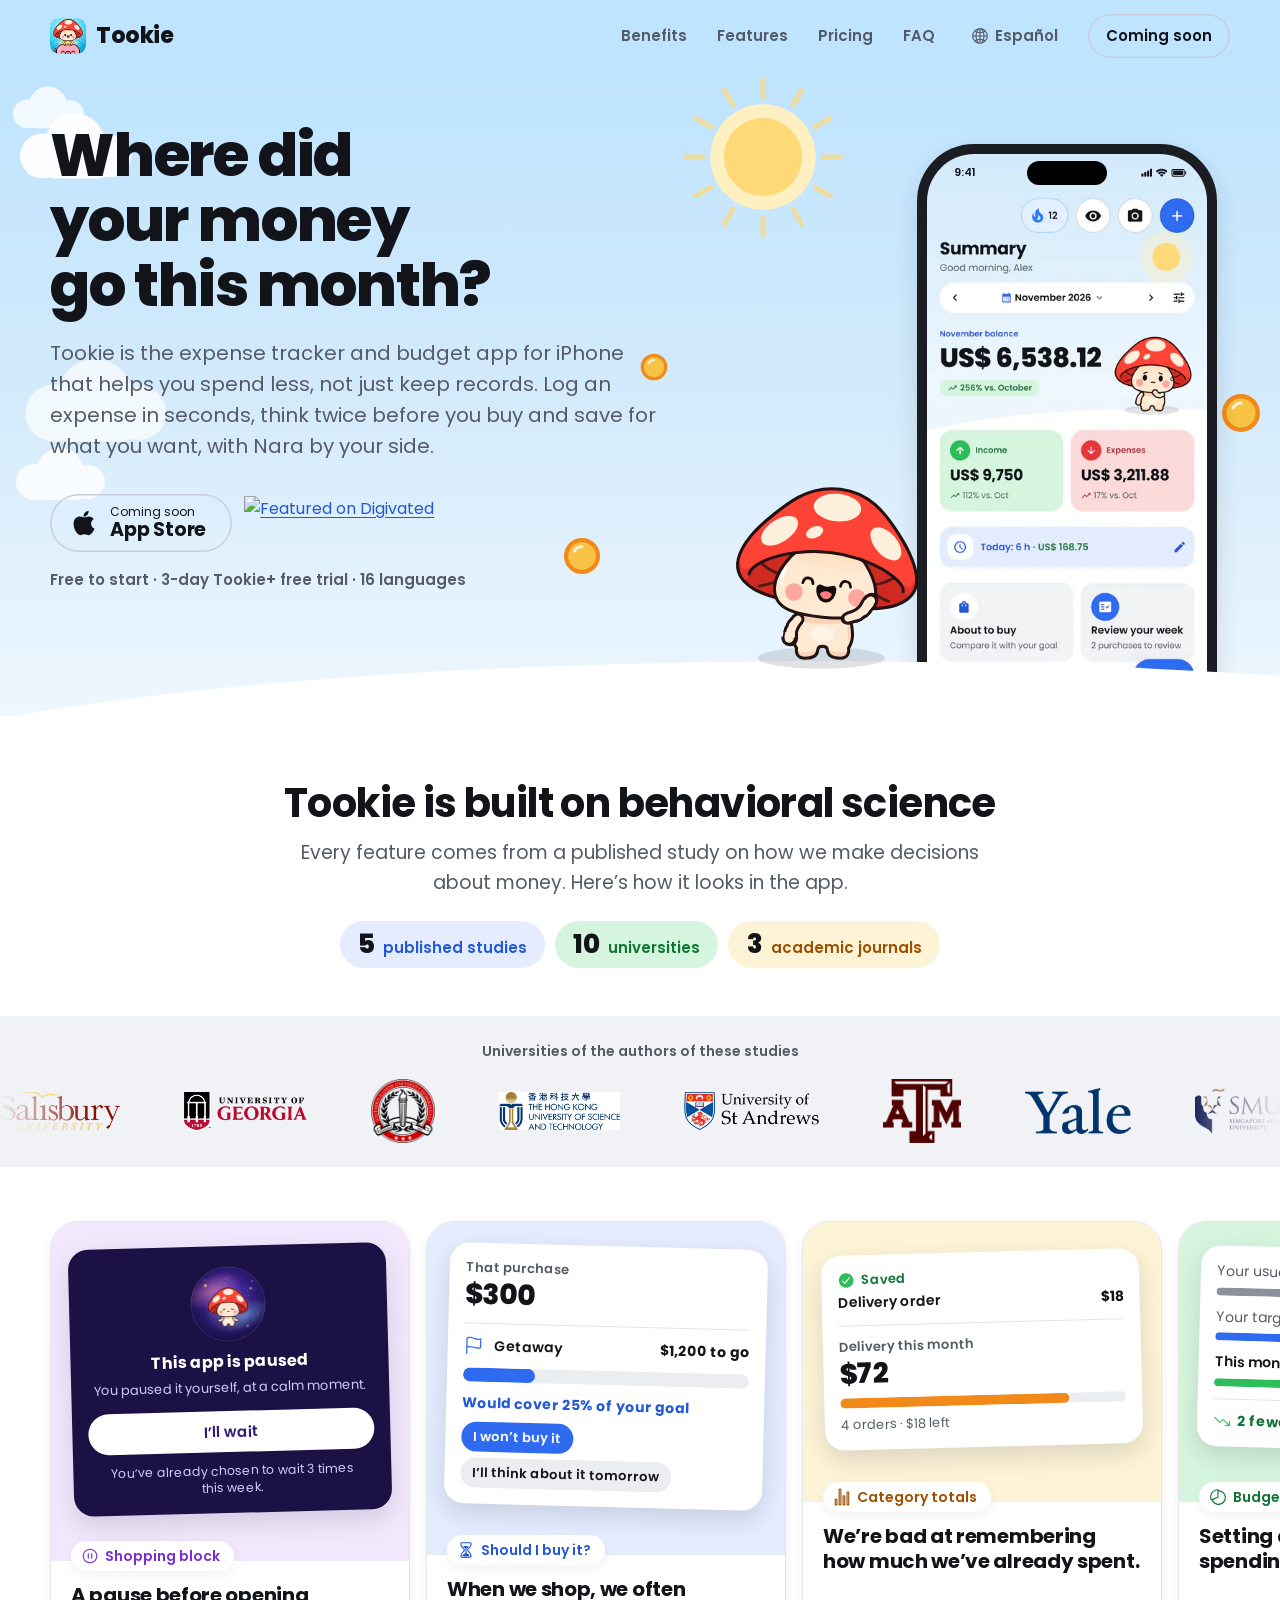
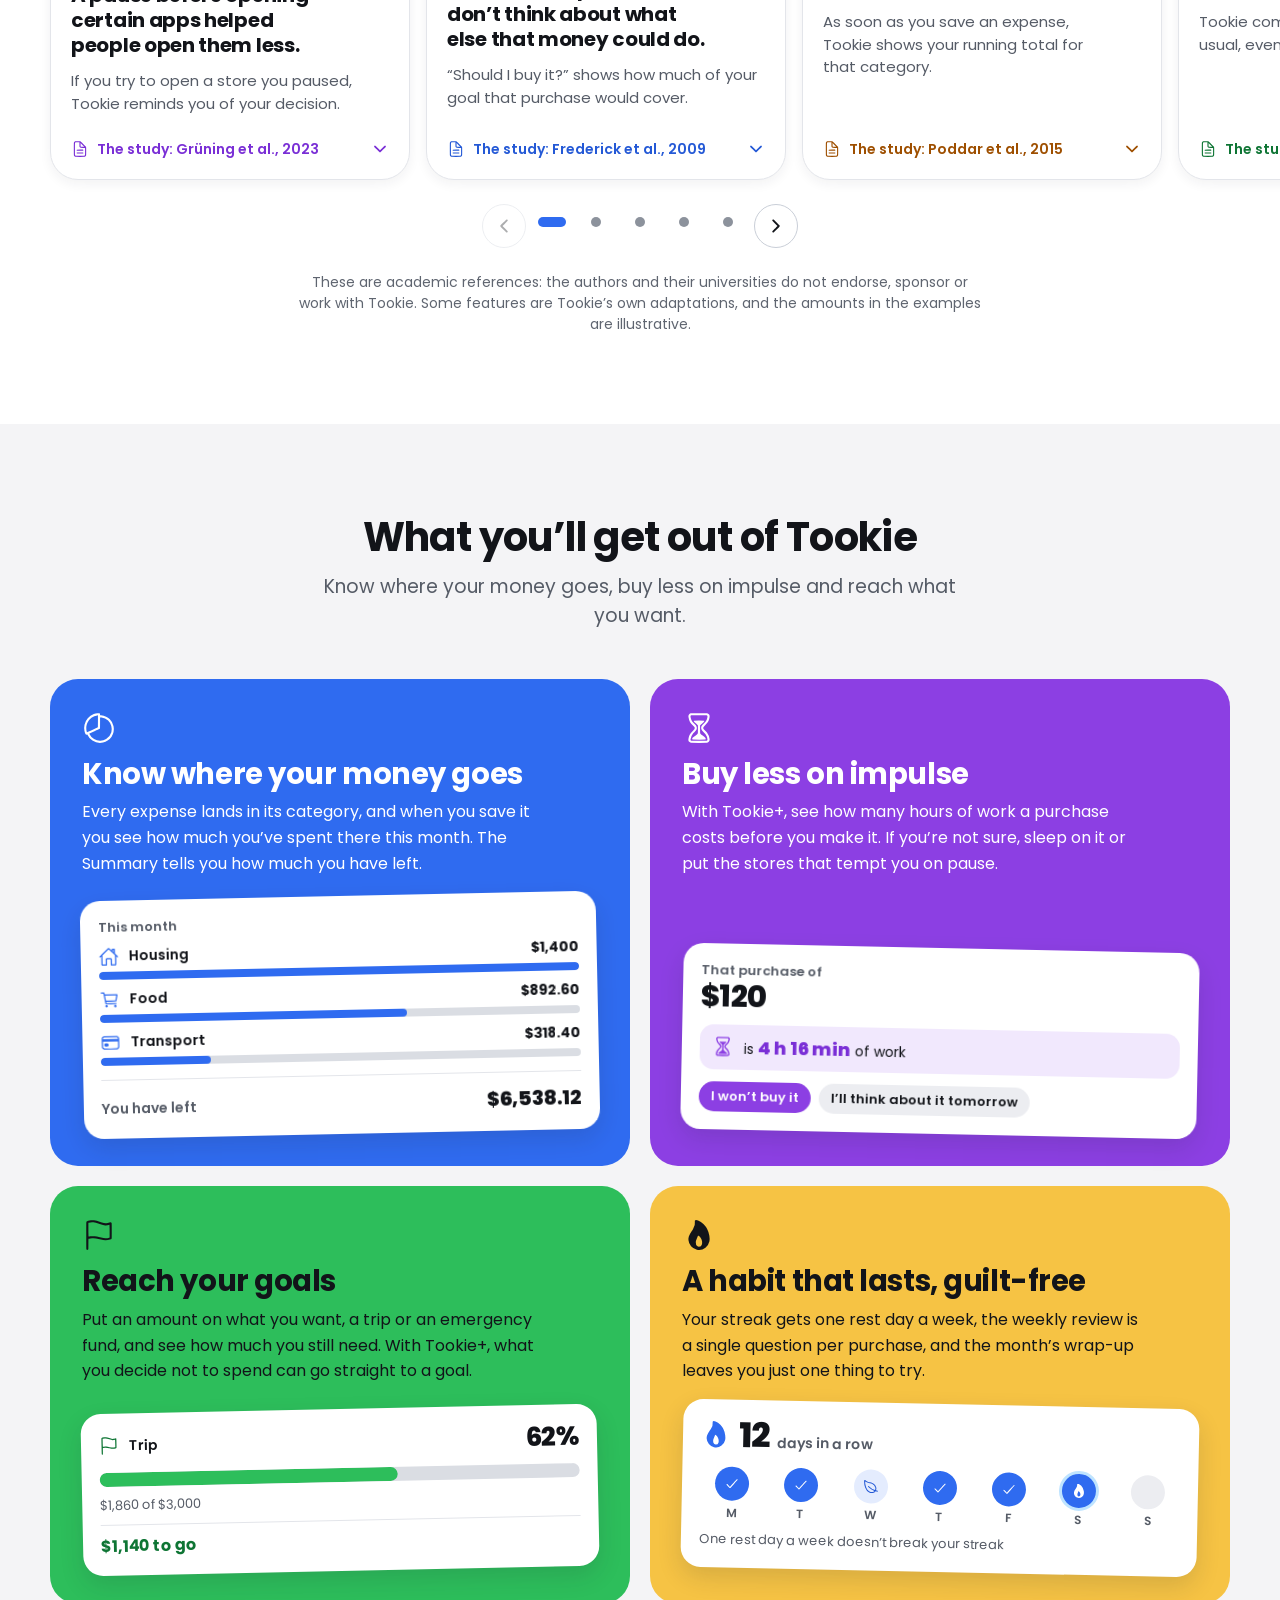
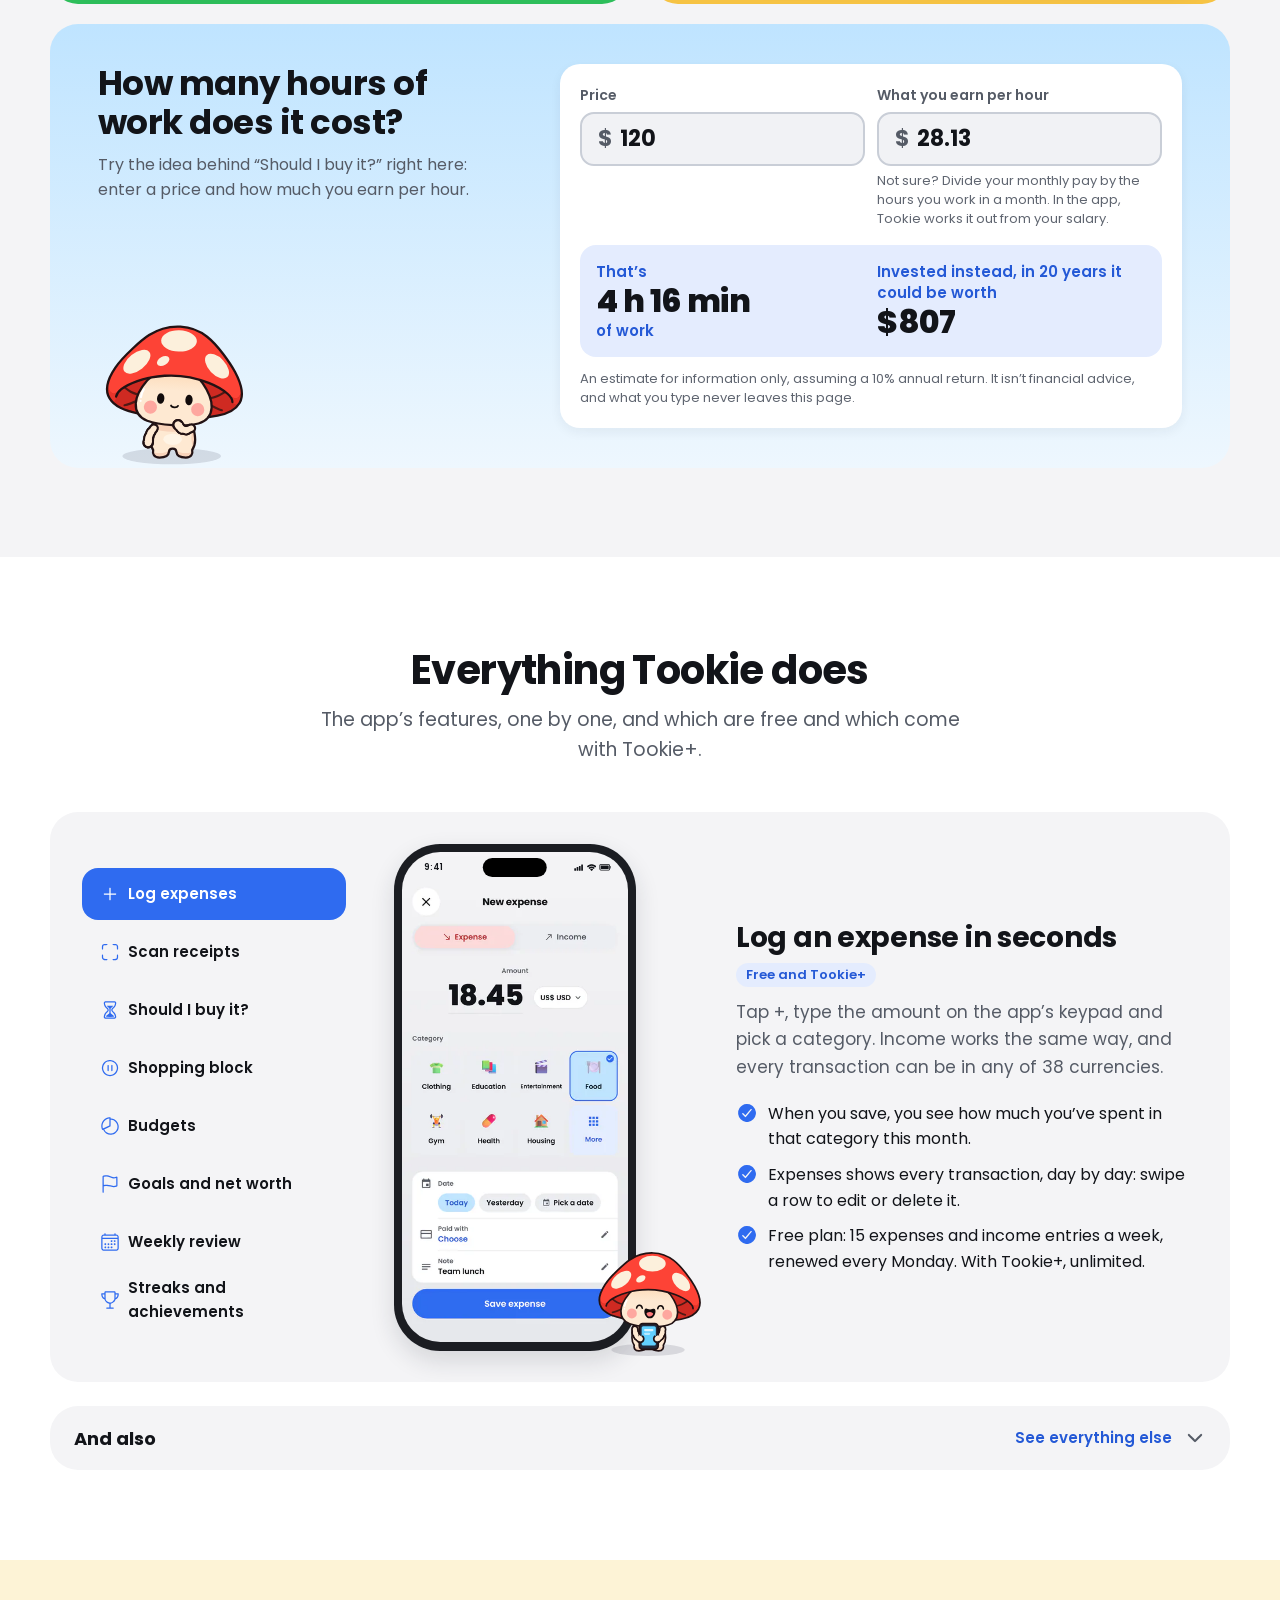
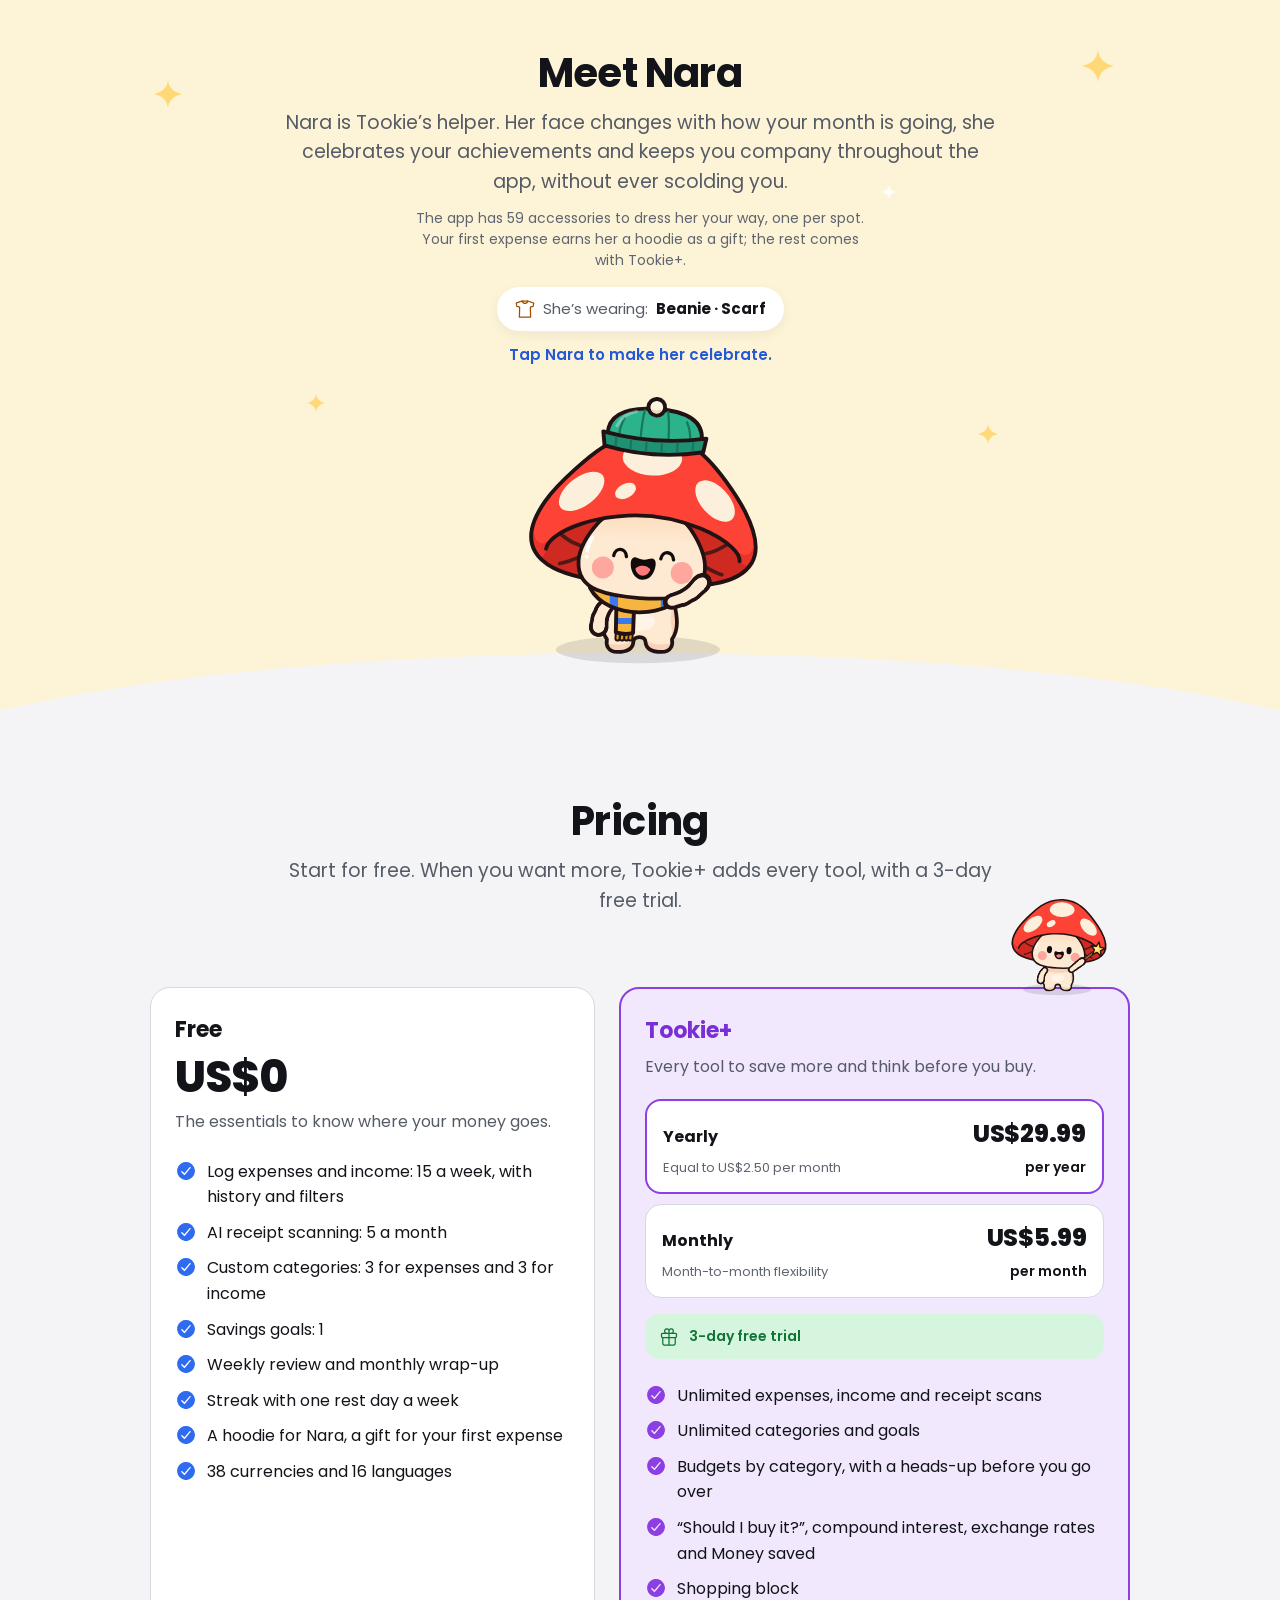
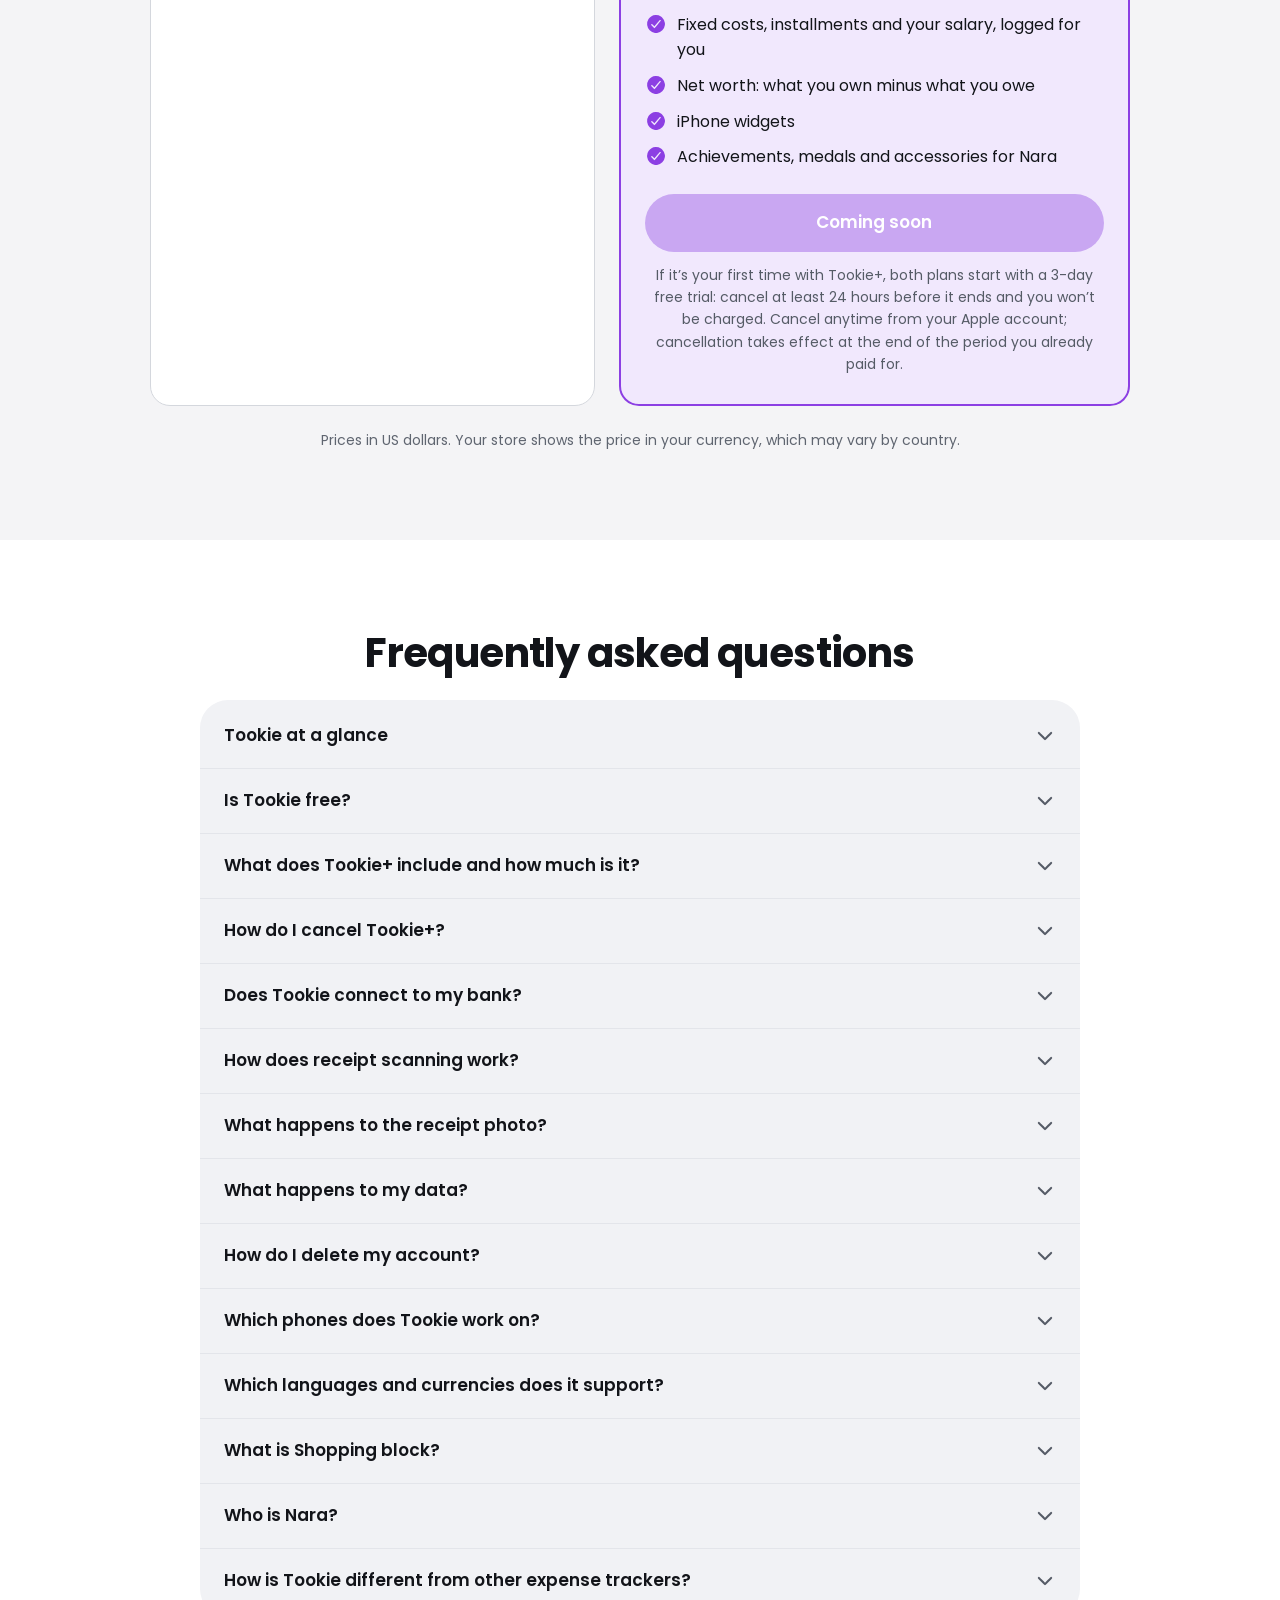
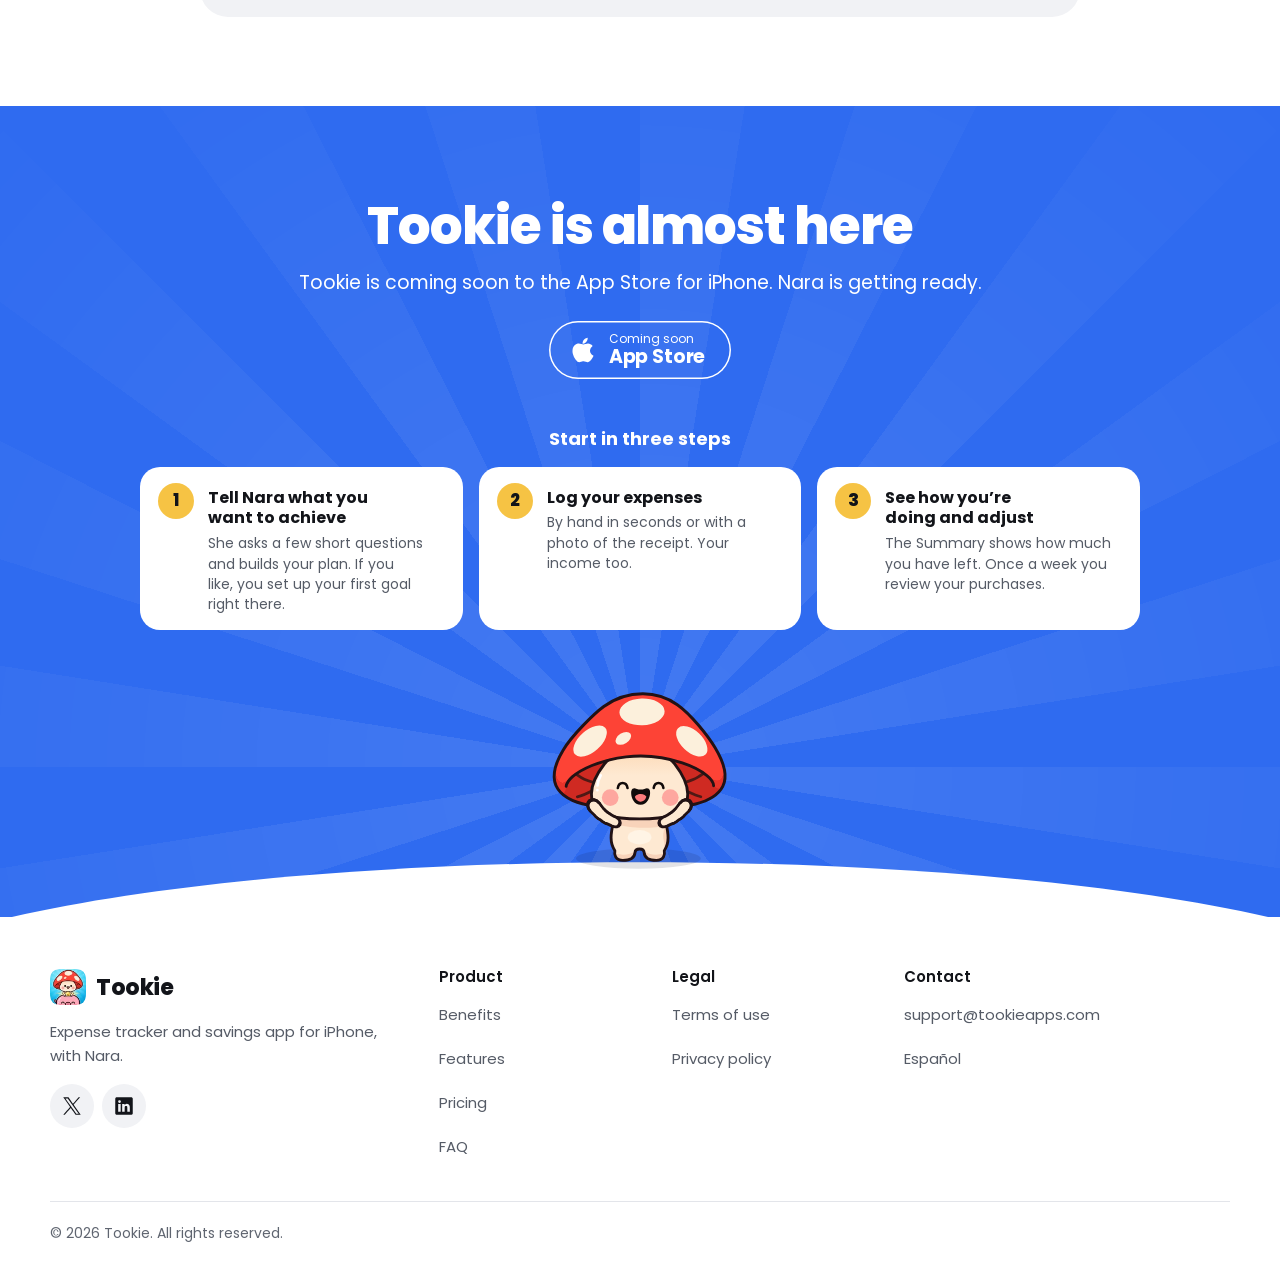
==== commit ed27e0b8: "Web: aviso de visitas, privacidad §14, límite semanal del plan gratis y chanchito nuevo (27/11/2026)" ====
--- a/index.html
+++ b/index.html
@@ -1,5 +1,5 @@
 <!doctype html>
-<html lang="en" class="sin-js">
+<html lang="en" class="sin-js" data-visitas="https://ymcykyzluampzigeeuxv.supabase.co/functions/v1/visita-web">
 <head>
 <meta charset="utf-8">
 <meta name="viewport" content="width=device-width, initial-scale=1, viewport-fit=cover">
@@ -45,7 +45,7 @@
 <link rel="preload" href="assets/fuentes/poppins-800.woff" as="font" type="font/woff" crossorigin>
 <link rel="stylesheet" href="assets/sitio.25b447d925.css">
 <script>(function(d,w){var c=d.documentElement.classList;c.replace('sin-js','con-js');if('IntersectionObserver'in w&&!(w.matchMedia&&w.matchMedia('(prefers-reduced-motion: reduce)').matches)){c.add('anima');setTimeout(function(){if(!w.tookieListo)c.remove('anima')},4000)}})(document,window)</script>
-<script src="assets/sitio.js?v=386328d8" defer></script>
+<script src="assets/sitio.js?v=f2e10c61" defer></script>
 <script type="application/ld+json">{"@context":"https://schema.org","@graph":[{"@type":"Organization","@id":"https://tookieapps.com/#organizacion","name":"Tookie","url":"https://tookieapps.com/","logo":{"@type":"ImageObject","url":"https://tookieapps.com/assets/imagenes/icono-app.png","width":512,"height":512},"image":"https://tookieapps.com/assets/imagenes/icono-app.png","description":"Expense tracker and budget app for iPhone: log spending in seconds, scan receipts and think twice before you buy.","email":"support@tookieapps.com","contactPoint":{"@type":"ContactPoint","contactType":"customer support","email":"support@tookieapps.com","availableLanguage":["en","es"]},"sameAs":["https://x.com/tookieapp","https://www.linkedin.com/company/tookieapp"]},{"@type":"WebSite","@id":"https://tookieapps.com/#sitio","name":"Tookie","alternateName":["Tookie app"],"url":"https://tookieapps.com/","inLanguage":["es","en"],"publisher":{"@id":"https://tookieapps.com/#organizacion"},"description":"Track your spending, set budgets and save for your goals with Tookie. Scan receipts with AI and pause before impulse buys. Free to start."},{"@type":"WebPage","@id":"https://tookieapps.com/#pagina","url":"https://tookieapps.com/","name":"Tookie: expense tracker & budget app for iPhone","description":"Track your spending, set budgets and save for your goals with Tookie. Scan receipts with AI and pause before impulse buys. Free to start.","inLanguage":"en","isPartOf":{"@id":"https://tookieapps.com/#sitio"},"about":{"@id":"https://tookieapps.com/#app"},"mainEntity":{"@id":"https://tookieapps.com/#app"},"publisher":{"@id":"https://tookieapps.com/#organizacion"},"primaryImageOfPage":{"@type":"ImageObject","url":"https://tookieapps.com/assets/imagenes/og-en.png","width":1200,"height":630},"citation":[{"@type":"ScholarlyArticle","name":"Imperfect Recall: The Impact of Composite Spending Information Disclosure on Credit Card Spending","author":[{"@type":"Person","name":"Amit Poddar"},{"@type":"Person","name":"Cameron M. Ellis"},{"@type":"Person","name":"Timucin Ozcan"}],"datePublished":"2015","isPartOf":{"@type":"Periodical","name":"Journal of Consumer Policy"},"url":"https://doi.org/10.1007/s10603-014-9279-8","identifier":{"@type":"PropertyValue","propertyID":"DOI","value":"10.1007/s10603-014-9279-8"}},{"@type":"ScholarlyArticle","name":"Effects of Payment Mechanism on Spending Behavior: The Role of Rehearsal and Immediacy of Payments","author":[{"@type":"Person","name":"Dilip Soman"}],"datePublished":"2001","isPartOf":{"@type":"Periodical","name":"Journal of Consumer Research"},"url":"https://doi.org/10.1086/319621","identifier":{"@type":"PropertyValue","propertyID":"DOI","value":"10.1086/319621"}},{"@type":"ScholarlyArticle","name":"The Influence of Budgets on Consumer Spending","author":[{"@type":"Person","name":"Marcel F. Lukas"},{"@type":"Person","name":"Ray Charles “Chuck” Howard"}],"datePublished":"2023","isPartOf":{"@type":"Periodical","name":"Journal of Consumer Research"},"url":"https://doi.org/10.1093/jcr/ucac024","identifier":{"@type":"PropertyValue","propertyID":"DOI","value":"10.1093/jcr/ucac024"}},{"@type":"ScholarlyArticle","name":"Opportunity Cost Neglect","author":[{"@type":"Person","name":"Shane Frederick"},{"@type":"Person","name":"Nathan Novemsky"},{"@type":"Person","name":"Jing Wang"},{"@type":"Person","name":"Ravi Dhar"},{"@type":"Person","name":"Stephen Nowlis"}],"datePublished":"2009","isPartOf":{"@type":"Periodical","name":"Journal of Consumer Research"},"url":"https://doi.org/10.1086/599764","identifier":{"@type":"PropertyValue","propertyID":"DOI","value":"10.1086/599764"}},{"@type":"ScholarlyArticle","name":"Directing smartphone use through the self-nudge app one sec","author":[{"@type":"Person","name":"David J. Grüning"},{"@type":"Person","name":"Frederik Riedel"},{"@type":"Person","name":"Philipp Lorenz-Spreen"}],"datePublished":"2023","isPartOf":{"@type":"Periodical","name":"Proceedings of the National Academy of Sciences (PNAS)"},"url":"https://doi.org/10.1073/pnas.2213114120","identifier":{"@type":"PropertyValue","propertyID":"DOI","value":"10.1073/pnas.2213114120"}}]},{"@type":"MobileApplication","@id":"https://tookieapps.com/#app","name":"Tookie","alternateName":["Tookie app"],"description":"Tookie is a personal finance app for iPhone that helps you track your spending and save money. On the free plan you log up to 15 expenses and income entries a week, by hand or with a photo of the receipt, which AI reads for you, and set up your first savings goal. With Tookie+, the paid plan, you add budgets by category, “Should I buy it?” (how many hours of work a purchase costs you), Shopping block, fixed costs and installments that log themselves, and your net worth. Its features are inspired by behavioral science studies, and Nara, the app’s helper, keeps you company along the way.","url":"https://tookieapps.com/","operatingSystem":"iOS","applicationCategory":"FinanceApplication","applicationSubCategory":"Personal finance: expense tracking, budgeting and saving","image":"https://tookieapps.com/assets/imagenes/icono-app.png","isAccessibleForFree":true,"offers":[{"@type":"Offer","name":"Free","description":"The essentials to know where your money goes.","price":0,"priceCurrency":"USD","category":"free","seller":{"@id":"https://tookieapps.com/#organizacion"}},{"@type":"Offer","name":"Tookie+ · Monthly","price":5.99,"priceCurrency":"USD","category":"subscription","priceSpecification":{"@type":"UnitPriceSpecification","price":5.99,"priceCurrency":"USD","billingDuration":"P1M","unitCode":"MON","referenceQuantity":{"@type":"QuantitativeValue","value":1,"unitCode":"MON"}},"seller":{"@id":"https://tookieapps.com/#organizacion"},"description":"Month-to-month flexibility. 3-day free trial for new subscribers","validFrom":"2026-11-16"},{"@type":"Offer","name":"Tookie+ · Yearly","price":29.99,"priceCurrency":"USD","category":"subscription","priceSpecification":{"@type":"UnitPriceSpecification","price":29.99,"priceCurrency":"USD","billingDuration":"P1Y","unitCode":"ANN","referenceQuantity":{"@type":"QuantitativeValue","value":1,"unitCode":"ANN"}},"seller":{"@id":"https://tookieapps.com/#organizacion"},"description":"Equal to US$2.50 per month. 3-day free trial for new subscribers","validFrom":"2026-11-16"}],"author":{"@id":"https://tookieapps.com/#organizacion"},"publisher":{"@id":"https://tookieapps.com/#organizacion"},"screenshot":[{"@type":"ImageObject","url":"https://tookieapps.com/assets/imagenes/capturas/en/Resumen.webp","contentUrl":"https://tookieapps.com/assets/imagenes/capturas/en/Resumen.webp","caption":"Tookie home screen: the month’s balance with income and expenses, and Nara next to the amount.","width":780,"height":1695},{"@type":"ImageObject","url":"https://tookieapps.com/assets/imagenes/capturas/en/AgregarGasto.webp","contentUrl":"https://tookieapps.com/assets/imagenes/capturas/en/AgregarGasto.webp","caption":"Tookie’s “New expense” screen: choose expense or income, the category, the amount and the number pad.","width":780,"height":1695},{"@type":"ImageObject","url":"https://tookieapps.com/assets/imagenes/capturas/en/ScanTicketResultado.webp","contentUrl":"https://tookieapps.com/assets/imagenes/capturas/en/ScanTicketResultado.webp","caption":"Tookie reading a grocery receipt: Nara with a magnifying glass, and the total, store, date and category found.","width":780,"height":1695},{"@type":"ImageObject","url":"https://tookieapps.com/assets/imagenes/capturas/en/LoComproLleno.webp","contentUrl":"https://tookieapps.com/assets/imagenes/capturas/en/LoComproLleno.webp","caption":"Tookie’s “Should I buy it?” screen: a US$120 purchase equals 4 h 16 min of work, with the “I won’t buy it”, “Yes, log it” and “I’ll think about it tomorrow” buttons.","width":780,"height":1695},{"@type":"ImageObject","url":"https://tookieapps.com/assets/imagenes/capturas/en/BloqueoComprasActivo.webp","contentUrl":"https://tookieapps.com/assets/imagenes/capturas/en/BloqueoComprasActivo.webp","caption":"Tookie’s Shopping block screen with the block on, three stores blocked and how many times the person chose to wait.","width":780,"height":1695},{"@type":"ImageObject","url":"https://tookieapps.com/assets/imagenes/capturas/en/PresupuestosObjetivos.webp","contentUrl":"https://tookieapps.com/assets/imagenes/capturas/en/PresupuestosObjetivos.webp","caption":"Tookie’s Budgets screen: spending for the month, a ring showing 89% used and categories compared with the usual.","width":780,"height":1695},{"@type":"ImageObject","url":"https://tookieapps.com/assets/imagenes/capturas/en/Metas.webp","contentUrl":"https://tookieapps.com/assets/imagenes/capturas/en/Metas.webp","caption":"Tookie’s Goals screen with two goals in progress, each with its percentage, and Nara holding a coin next to a piggy bank.","width":780,"height":1695},{"@type":"ImageObject","url":"https://tookieapps.com/assets/imagenes/capturas/en/RevisionSemanal.webp","contentUrl":"https://tookieapps.com/assets/imagenes/capturas/en/RevisionSemanal.webp","caption":"Tookie’s weekly review: a dinner with friends and the question “If you could choose again, would you make this purchase again?”, with Yes, I’m not sure and No.","width":780,"height":1695},{"@type":"ImageObject","url":"https://tookieapps.com/assets/imagenes/capturas/en/Logros.webp","contentUrl":"https://tookieapps.com/assets/imagenes/capturas/en/Logros.webp","caption":"Tookie’s achievements screen: the medal collection, the next achievement and Nara celebrating.","width":780,"height":1695}],"inLanguage":["es","es-419","en-US","en-GB","pt-BR","fr","de","it","nl","pl","sv","no","da","tr","zh-Hans","ja","ko"],"featureList":["Log an expense in seconds","Scan receipts with AI","Before you buy, see what it really costs","Put the stores that tempt you on pause","Budgets that warn you ahead of time","Savings goals and net worth","Weekly review and monthly wrap-up","Streaks, achievements and accessories for Nara","iPhone widgets","16 languages","38 currencies","Hide balances","Fixed costs and installments","Compound interest and exchange rates","Your expected paycheck","Reminders from Nara","Weather on your Summary","Tookie tour"]},{"@type":"FAQPage","@id":"https://tookieapps.com/#preguntas","url":"https://tookieapps.com/#preguntas","name":"Frequently asked questions","inLanguage":"en","isPartOf":{"@id":"https://tookieapps.com/#pagina"},"mainEntity":[{"@type":"Question","name":"Is Tookie free?","acceptedAnswer":{"@type":"Answer","text":"Yes, Tookie is free to start. On the free plan you log up to 15 expenses and income entries a week, use your history and filters, scan 5 receipts a month and set up your first savings goal. Tookie+ is the paid plan, with the rest of the tools."}},{"@type":"Question","name":"What does Tookie+ include and how much is it?","acceptedAnswer":{"@type":"Answer","text":"Tookie+ costs US$29.99 a year or US$5.99 a month. If it’s your first time with Tookie+, both plans start with a 3-day free trial. It adds unlimited expenses, income and scans, budgets, “Should I buy it?”, Shopping block, fixed costs and installments, your net worth, unlimited goals and categories, iPhone widgets, and achievements and accessories for Nara. Your store shows the price in your currency."}},{"@type":"Question","name":"How do I cancel Tookie+?","acceptedAnswer":{"@type":"Answer","text":"You can cancel anytime from the store where you bought it. On iPhone: Settings → your name → Subscriptions, or “Manage subscription” inside Tookie. Cancellation takes effect at the end of the period you already paid for, and if you cancel at least 24 hours before the free trial ends, you won’t be charged."}},{"@type":"Question","name":"Does Tookie connect to my bank?","acceptedAnswer":{"@type":"Answer","text":"No. Tookie doesn’t connect to your bank, your cards or digital wallets, and it never asks for their passwords. You add every transaction yourself: by hand, in seconds, or with a photo of the receipt."}},{"@type":"Question","name":"How does receipt scanning work?","acceptedAnswer":{"@type":"Answer","text":"You snap the receipt, or pick a screenshot of an online purchase from your gallery, and AI reads the store, the amount, the date and the category. Before saving you check every detail and can change it; if the receipt has no readable date, today’s date is used. The free plan includes 5 scans a month, and Tookie+ has no limit."}},{"@type":"Question","name":"What happens to the receipt photo?","acceptedAnswer":{"@type":"Answer","text":"The photo is only used to read the receipt and \u003cstrong>is not stored\u003c/strong>, either in your account or on Tookie’s servers. It travels encrypted to Tookie’s server, which passes it to OpenAI to read it: if the receipt shows your personal details, such as your name, OpenAI can see them. What’s kept is the expense you confirm and a record of the scan with what was read, without the photo. The details are in the \u003ca href=\"https://tookieapps.com/privacidad.html#en\">Privacy policy\u003c/a>."}},{"@type":"Question","name":"What happens to my data?","acceptedAnswer":{"@type":"Answer","text":"Your data is stored so the app works and it’s there when you sign in again, including from another phone. Tookie doesn’t sell your data, doesn’t show ads and doesn’t track you across other apps or websites. Everything travels encrypted, and one account can’t read another’s data. More in the \u003ca href=\"https://tookieapps.com/privacidad.html#en\">Privacy policy\u003c/a>."}},{"@type":"Question","name":"How do I delete my account?","acceptedAnswer":{"@type":"Answer","text":"In the app, go to Profile → Delete account. It’s permanent: your account and your data are erased. Deleting your account doesn’t cancel a subscription, so if you pay for Tookie+, cancel it in the store first."}},{"@type":"Question","name":"Which phones does Tookie work on?","acceptedAnswer":{"@type":"Answer","text":"Tookie is an iPhone app, and you get it from the App Store."}},{"@type":"Question","name":"Which languages and currencies does it support?","acceptedAnswer":{"@type":"Answer","text":"Tookie is available in 16 languages: Spanish, US and UK English, Portuguese, French, German, Italian, Dutch, Polish, Swedish, Norwegian, Danish, Turkish, Simplified Chinese, Japanese and Korean. Each expense keeps its own currency, out of 38, and totals are converted to your main currency."}},{"@type":"Question","name":"What is Shopping block?","acceptedAnswer":{"@type":"Answer","text":"It’s a Tookie+ feature that puts the shopping apps you choose on pause. If you try to open one, a Tookie screen appears with a single button, “I’ll wait”, and to open it again you have to change your decision in Tookie. It uses Apple’s Screen Time, and Tookie never sees which apps you have. It depends on your iPhone’s permissions and may not be available on every device."}},{"@type":"Question","name":"Who is Nara?","acceptedAnswer":{"@type":"Answer","text":"Nara is Tookie’s helper. She keeps you company throughout the app, her face changes with how your month is going, she celebrates your achievements and she walks you through it in the Tookie tour. Your first expense earns her a hoodie, on any plan. With Tookie+ you can dress her up all the way: 16 accessories are ready to wear and the rest you earn with achievements."}},{"@type":"Question","name":"How is Tookie different from other expense trackers?","acceptedAnswer":{"@type":"Answer","text":"Tookie is designed to help you spend less, not just to keep records. Before you buy, it shows how many hours of work something costs and lets you put the stores that tempt you on pause; its features are inspired by behavioral science studies; it doesn’t connect to your bank, so you decide what goes in; and it doesn’t scold you: your streak gets a rest day and Nara keeps you company."}}]}]}</script>
 </head>
 <body class="pagina pagina--inicio">
@@ -490,6 +490,6 @@
 </div>
 <div class="contenedor pie__base"><p>© <span data-anio="2026">2026</span> Tookie. All rights reserved.</p></div>
 </footer>
-<script>(function(){var d=document,w=window,u="assets/nara.427912b1.js",e=0,c=[],N=".nara[data-nara-interactiva]",v=d.querySelectorAll(".vestidor[hidden]"),n=d.querySelectorAll(N),t=d.querySelectorAll(".nara__tocala"),i,a;for(i=0;i<v.length;i++)v[i].hidden=!1;for(i=0;i<n.length;i++){a=n[i];a.setAttribute("role","button");a.setAttribute("tabindex","0");a.setAttribute("aria-label",a.getAttribute("data-nara-etiqueta")||"Nara");a.removeAttribute("aria-hidden")}function b(x){for(var j=0;j<v.length;j++){if(x)v[j].setAttribute("aria-busy","true");else v[j].removeAttribute("aria-busy");v[j].classList.toggle("vestidor--cargando",!!x)}}function f(){if(e)return;e=1;b(1);import(new URL(u,d.baseURI).href).then(function(m){e=2;b(0);m.iniciar({cola:c})}).catch(function(){var j;e=3;b(0);for(j=0;j<v.length;j++)v[j].hidden=!0;for(j=0;j<t.length;j++)t[j].hidden=!0;for(j=0;j<n.length;j++){a=n[j];a.removeAttribute("role");a.removeAttribute("tabindex");a.removeAttribute("aria-label");a.removeAttribute("data-nara-interactiva");a.setAttribute("aria-hidden","true")}})}function q(x){var k=c.indexOf(x);if(k>=0)c.splice(k,1);c.push(x);f()}d.addEventListener("click",function(z){if(e>1)return;var x=z.target,y=x&&x.closest&&x.closest(".vestidor [data-accesorio],.vestidor [data-accion=sacar-todo],"+N);if(y)q(y)});d.addEventListener("keydown",function(z){var x=z.target,k=z.key;if(e>1||k!=="Enter"&&k!==" "&&k!=="Spacebar"||!x||!x.matches||!x.matches(N))return;z.preventDefault();q(x)});var g=w.matchMedia&&w.matchMedia("(prefers-reduced-motion: reduce)"),s=navigator.connection&&navigator.connection.saveData;function o(){(w.requestIdleCallback||function(h){setTimeout(h,1500)})(f,{timeout:4000})}function l(){if(d.readyState==="complete")o();else w.addEventListener("load",o)}if(s)return;if(g&&g.matches){var h=function(z){if(!z.matches)l()};if(g.addEventListener)g.addEventListener("change",h);else if(g.addListener)g.addListener(h);return}l()})();</script>
+<script>(function(){var d=document,w=window,u="assets/nara.49c50d52.js",e=0,c=[],N=".nara[data-nara-interactiva]",v=d.querySelectorAll(".vestidor[hidden]"),n=d.querySelectorAll(N),t=d.querySelectorAll(".nara__tocala"),i,a;for(i=0;i<v.length;i++)v[i].hidden=!1;for(i=0;i<n.length;i++){a=n[i];a.setAttribute("role","button");a.setAttribute("tabindex","0");a.setAttribute("aria-label",a.getAttribute("data-nara-etiqueta")||"Nara");a.removeAttribute("aria-hidden")}function b(x){for(var j=0;j<v.length;j++){if(x)v[j].setAttribute("aria-busy","true");else v[j].removeAttribute("aria-busy");v[j].classList.toggle("vestidor--cargando",!!x)}}function f(){if(e)return;e=1;b(1);import(new URL(u,d.baseURI).href).then(function(m){e=2;b(0);m.iniciar({cola:c})}).catch(function(){var j;e=3;b(0);for(j=0;j<v.length;j++)v[j].hidden=!0;for(j=0;j<t.length;j++)t[j].hidden=!0;for(j=0;j<n.length;j++){a=n[j];a.removeAttribute("role");a.removeAttribute("tabindex");a.removeAttribute("aria-label");a.removeAttribute("data-nara-interactiva");a.setAttribute("aria-hidden","true")}})}function q(x){var k=c.indexOf(x);if(k>=0)c.splice(k,1);c.push(x);f()}d.addEventListener("click",function(z){if(e>1)return;var x=z.target,y=x&&x.closest&&x.closest(".vestidor [data-accesorio],.vestidor [data-accion=sacar-todo],"+N);if(y)q(y)});d.addEventListener("keydown",function(z){var x=z.target,k=z.key;if(e>1||k!=="Enter"&&k!==" "&&k!=="Spacebar"||!x||!x.matches||!x.matches(N))return;z.preventDefault();q(x)});var g=w.matchMedia&&w.matchMedia("(prefers-reduced-motion: reduce)"),s=navigator.connection&&navigator.connection.saveData;function o(){(w.requestIdleCallback||function(h){setTimeout(h,1500)})(f,{timeout:4000})}function l(){if(d.readyState==="complete")o();else w.addEventListener("load",o)}if(s)return;if(g&&g.matches){var h=function(z){if(!z.matches)l()};if(g.addEventListener)g.addEventListener("change",h);else if(g.addListener)g.addListener(h);return}l()})();</script>
 </body>
 </html>
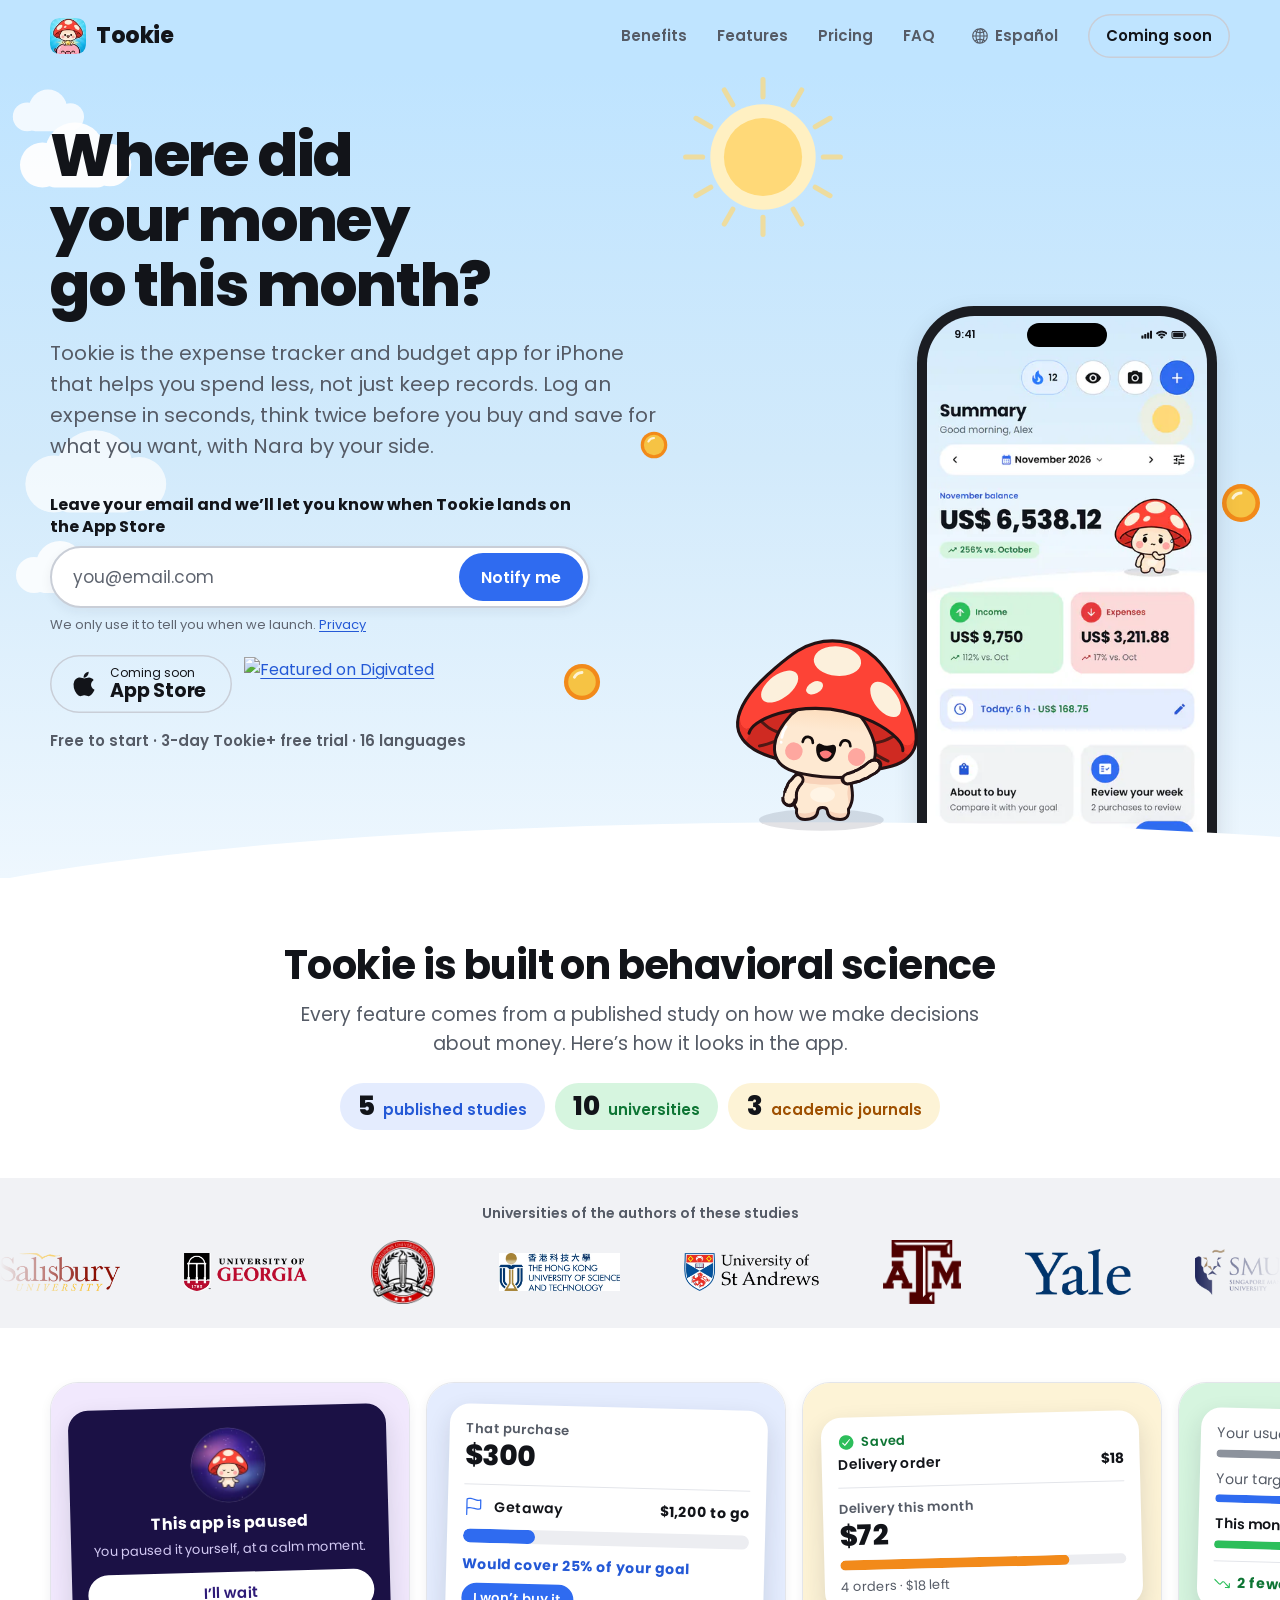
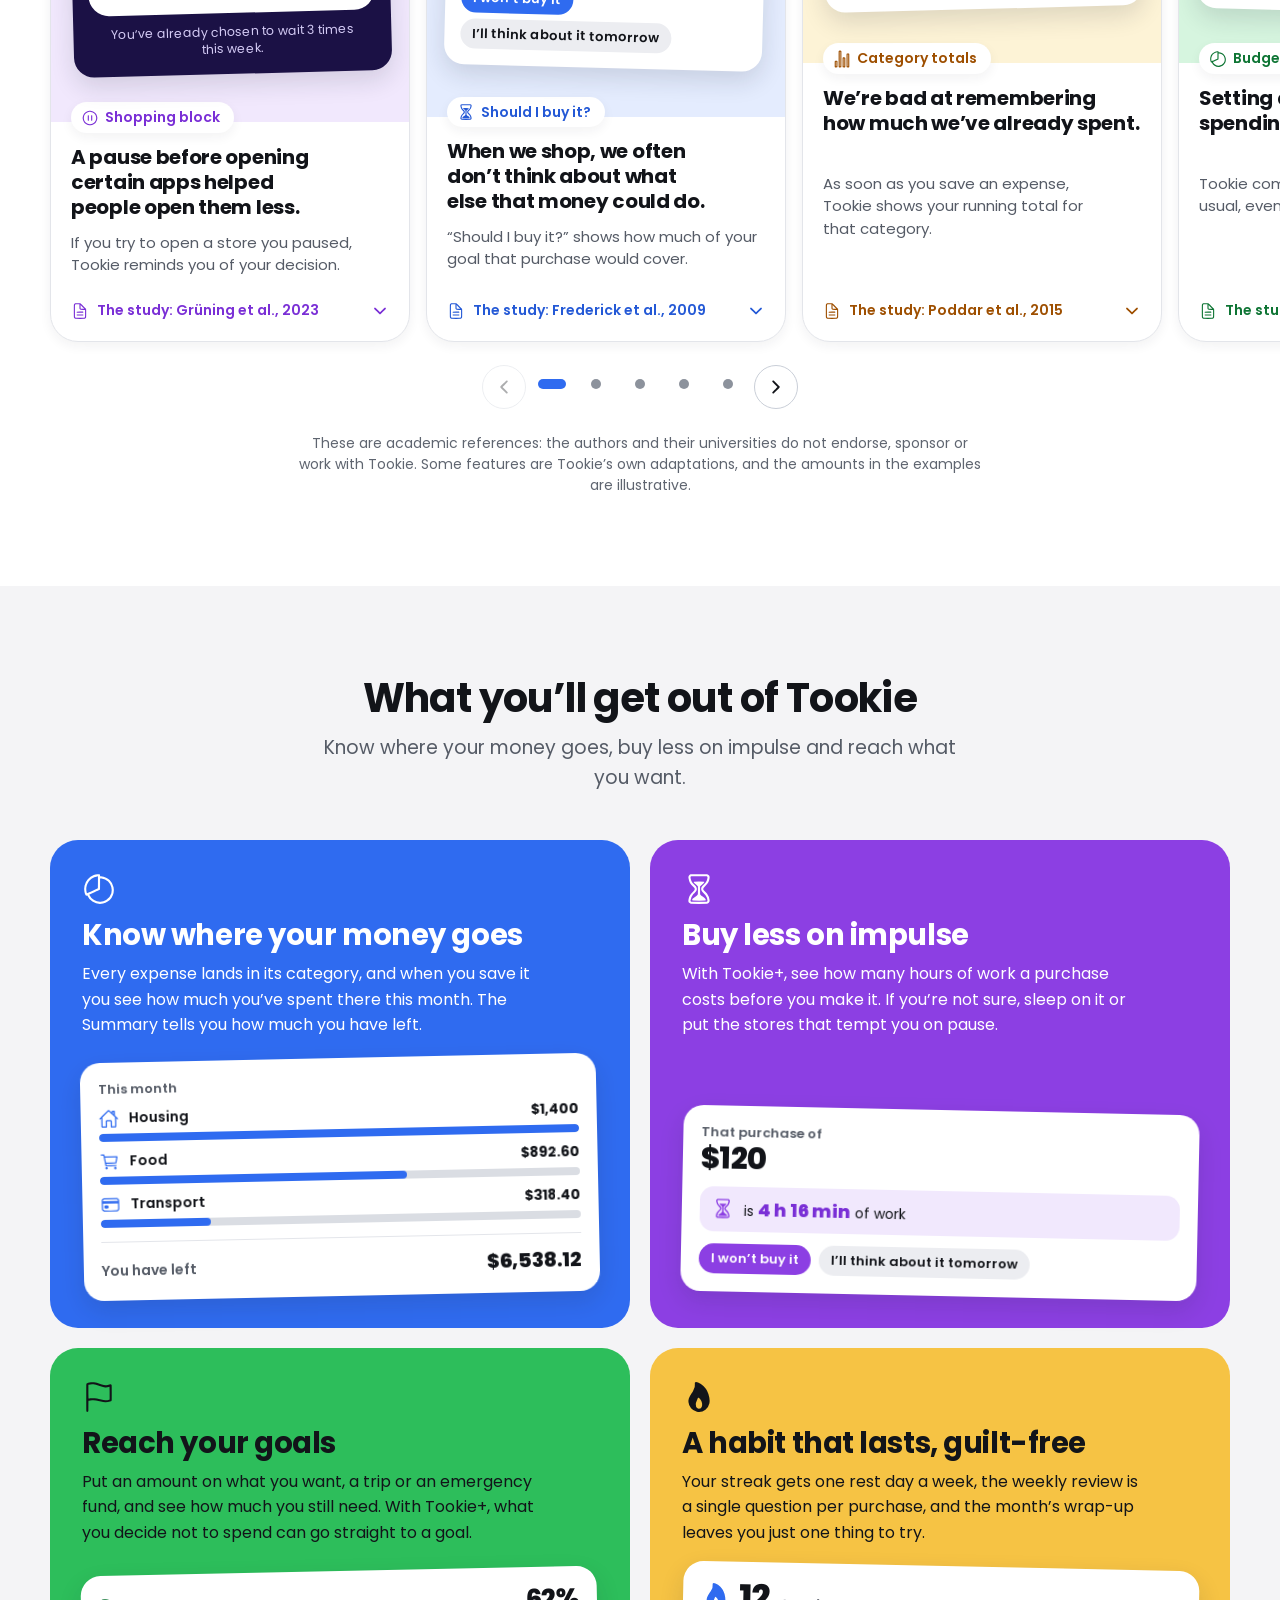
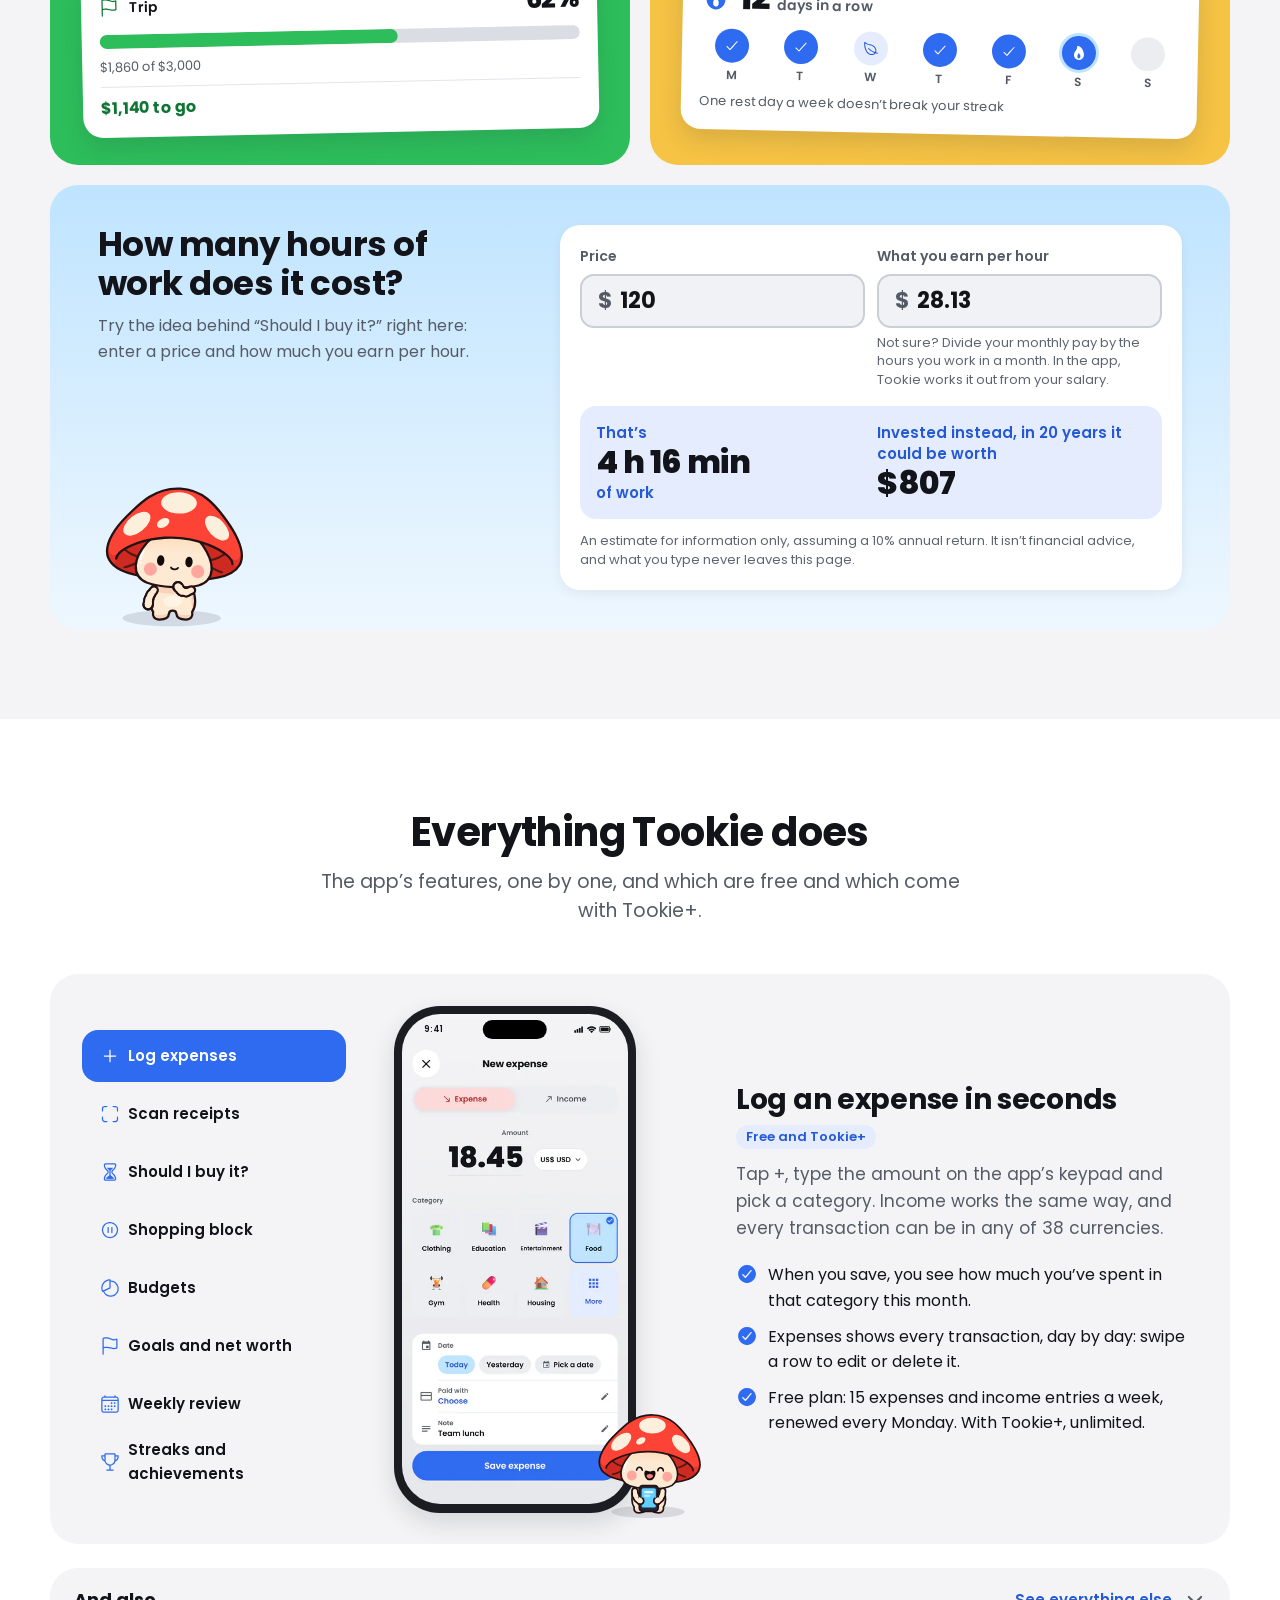
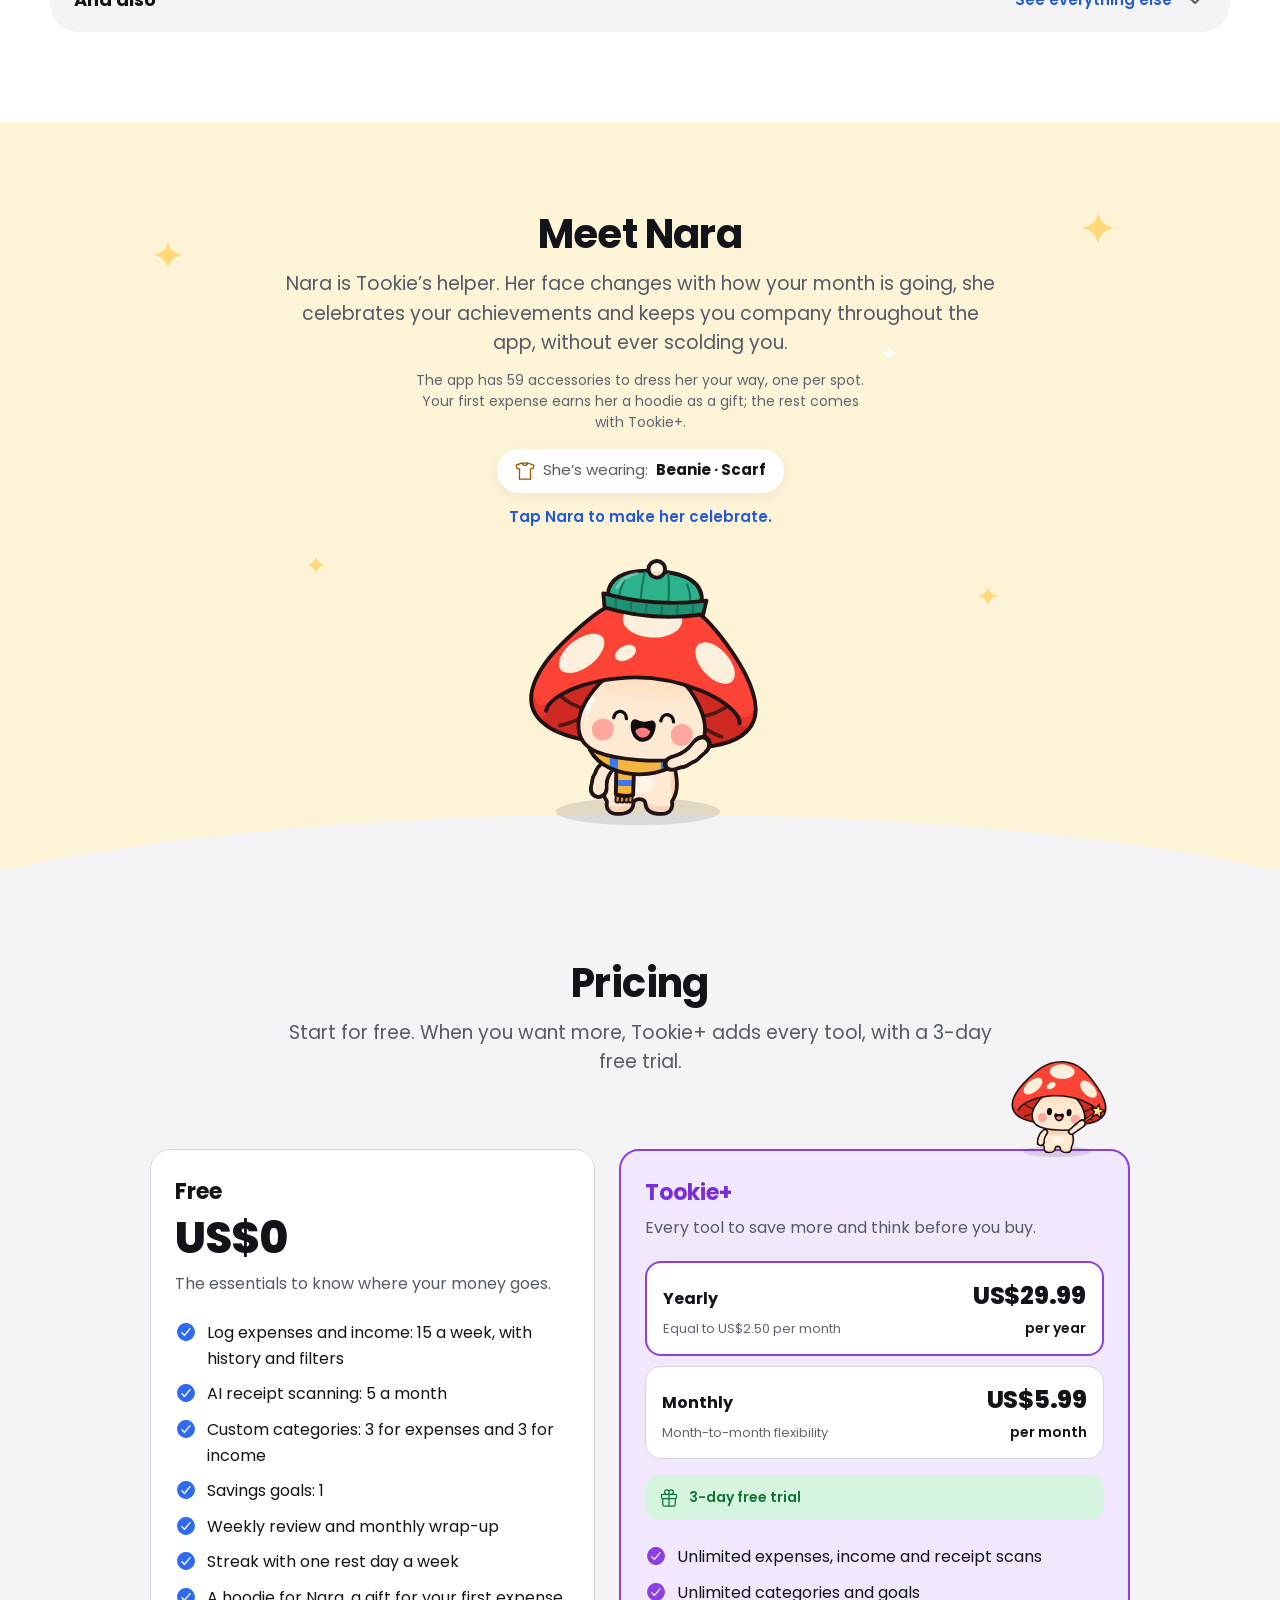
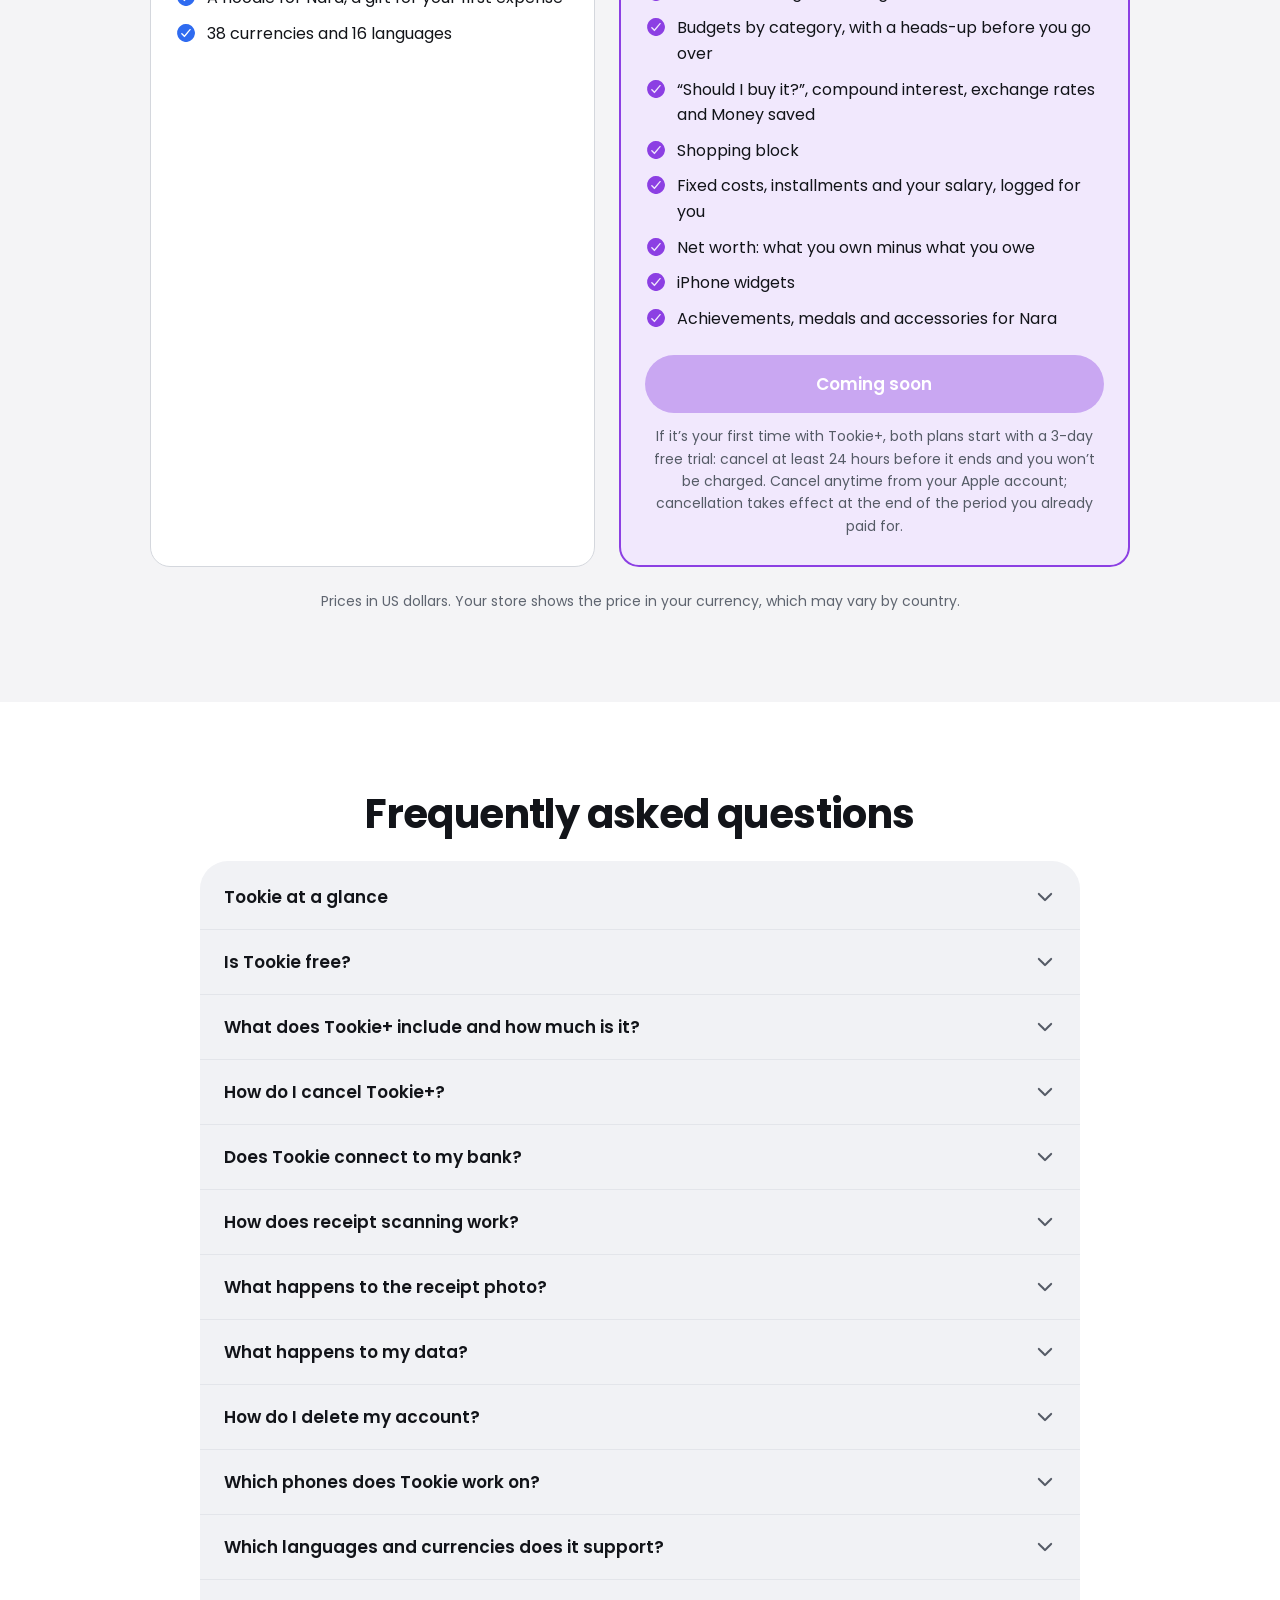
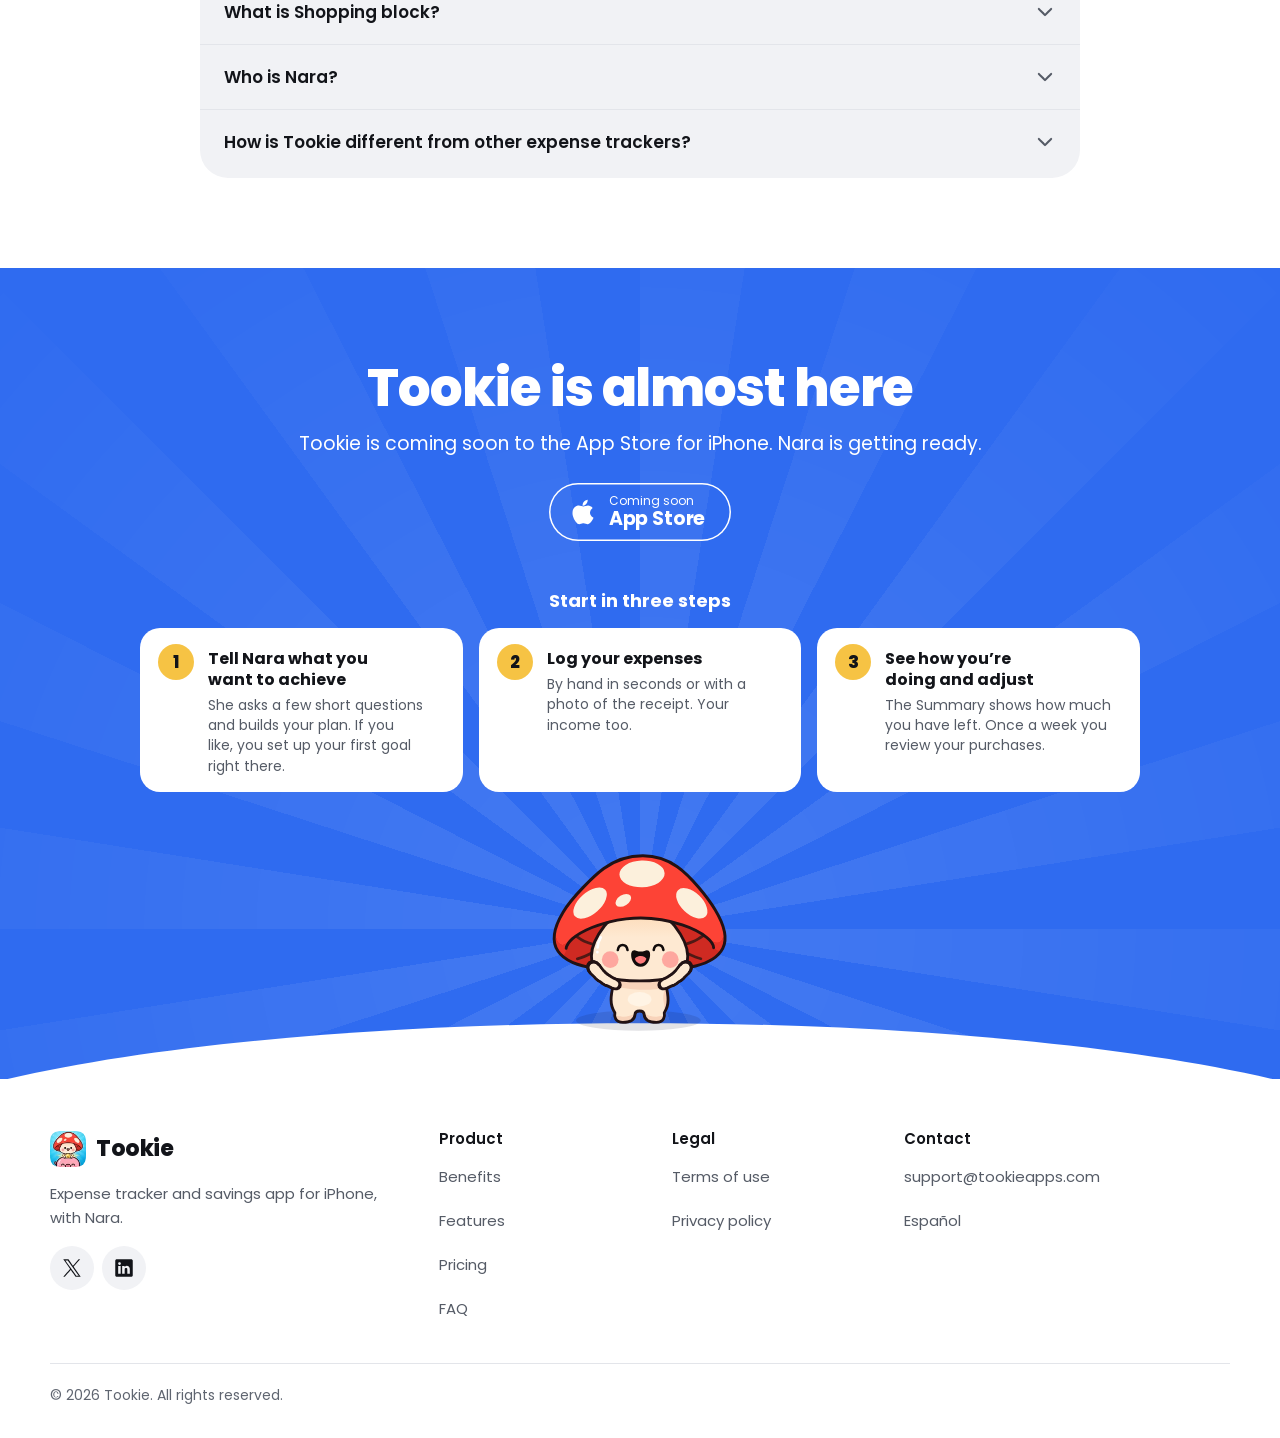
==== commit 0e6c2002: "Web: lista de espera en el inicio y privacidad §14 (27/11/2026) Campo de correo en la primera secció" ====
--- a/index.html
+++ b/index.html
@@ -43,9 +43,9 @@
 
 <link rel="preload" href="assets/fuentes/poppins-400.woff" as="font" type="font/woff" crossorigin>
 <link rel="preload" href="assets/fuentes/poppins-800.woff" as="font" type="font/woff" crossorigin>
-<link rel="stylesheet" href="assets/sitio.25b447d925.css">
+<link rel="stylesheet" href="assets/sitio.e1f95b1475.css">
 <script>(function(d,w){var c=d.documentElement.classList;c.replace('sin-js','con-js');if('IntersectionObserver'in w&&!(w.matchMedia&&w.matchMedia('(prefers-reduced-motion: reduce)').matches)){c.add('anima');setTimeout(function(){if(!w.tookieListo)c.remove('anima')},4000)}})(document,window)</script>
-<script src="assets/sitio.js?v=f2e10c61" defer></script>
+<script src="assets/sitio.js?v=a683bbdd" defer></script>
 <script type="application/ld+json">{"@context":"https://schema.org","@graph":[{"@type":"Organization","@id":"https://tookieapps.com/#organizacion","name":"Tookie","url":"https://tookieapps.com/","logo":{"@type":"ImageObject","url":"https://tookieapps.com/assets/imagenes/icono-app.png","width":512,"height":512},"image":"https://tookieapps.com/assets/imagenes/icono-app.png","description":"Expense tracker and budget app for iPhone: log spending in seconds, scan receipts and think twice before you buy.","email":"support@tookieapps.com","contactPoint":{"@type":"ContactPoint","contactType":"customer support","email":"support@tookieapps.com","availableLanguage":["en","es"]},"sameAs":["https://x.com/tookieapp","https://www.linkedin.com/company/tookieapp"]},{"@type":"WebSite","@id":"https://tookieapps.com/#sitio","name":"Tookie","alternateName":["Tookie app"],"url":"https://tookieapps.com/","inLanguage":["es","en"],"publisher":{"@id":"https://tookieapps.com/#organizacion"},"description":"Track your spending, set budgets and save for your goals with Tookie. Scan receipts with AI and pause before impulse buys. Free to start."},{"@type":"WebPage","@id":"https://tookieapps.com/#pagina","url":"https://tookieapps.com/","name":"Tookie: expense tracker & budget app for iPhone","description":"Track your spending, set budgets and save for your goals with Tookie. Scan receipts with AI and pause before impulse buys. Free to start.","inLanguage":"en","isPartOf":{"@id":"https://tookieapps.com/#sitio"},"about":{"@id":"https://tookieapps.com/#app"},"mainEntity":{"@id":"https://tookieapps.com/#app"},"publisher":{"@id":"https://tookieapps.com/#organizacion"},"primaryImageOfPage":{"@type":"ImageObject","url":"https://tookieapps.com/assets/imagenes/og-en.png","width":1200,"height":630},"citation":[{"@type":"ScholarlyArticle","name":"Imperfect Recall: The Impact of Composite Spending Information Disclosure on Credit Card Spending","author":[{"@type":"Person","name":"Amit Poddar"},{"@type":"Person","name":"Cameron M. Ellis"},{"@type":"Person","name":"Timucin Ozcan"}],"datePublished":"2015","isPartOf":{"@type":"Periodical","name":"Journal of Consumer Policy"},"url":"https://doi.org/10.1007/s10603-014-9279-8","identifier":{"@type":"PropertyValue","propertyID":"DOI","value":"10.1007/s10603-014-9279-8"}},{"@type":"ScholarlyArticle","name":"Effects of Payment Mechanism on Spending Behavior: The Role of Rehearsal and Immediacy of Payments","author":[{"@type":"Person","name":"Dilip Soman"}],"datePublished":"2001","isPartOf":{"@type":"Periodical","name":"Journal of Consumer Research"},"url":"https://doi.org/10.1086/319621","identifier":{"@type":"PropertyValue","propertyID":"DOI","value":"10.1086/319621"}},{"@type":"ScholarlyArticle","name":"The Influence of Budgets on Consumer Spending","author":[{"@type":"Person","name":"Marcel F. Lukas"},{"@type":"Person","name":"Ray Charles “Chuck” Howard"}],"datePublished":"2023","isPartOf":{"@type":"Periodical","name":"Journal of Consumer Research"},"url":"https://doi.org/10.1093/jcr/ucac024","identifier":{"@type":"PropertyValue","propertyID":"DOI","value":"10.1093/jcr/ucac024"}},{"@type":"ScholarlyArticle","name":"Opportunity Cost Neglect","author":[{"@type":"Person","name":"Shane Frederick"},{"@type":"Person","name":"Nathan Novemsky"},{"@type":"Person","name":"Jing Wang"},{"@type":"Person","name":"Ravi Dhar"},{"@type":"Person","name":"Stephen Nowlis"}],"datePublished":"2009","isPartOf":{"@type":"Periodical","name":"Journal of Consumer Research"},"url":"https://doi.org/10.1086/599764","identifier":{"@type":"PropertyValue","propertyID":"DOI","value":"10.1086/599764"}},{"@type":"ScholarlyArticle","name":"Directing smartphone use through the self-nudge app one sec","author":[{"@type":"Person","name":"David J. Grüning"},{"@type":"Person","name":"Frederik Riedel"},{"@type":"Person","name":"Philipp Lorenz-Spreen"}],"datePublished":"2023","isPartOf":{"@type":"Periodical","name":"Proceedings of the National Academy of Sciences (PNAS)"},"url":"https://doi.org/10.1073/pnas.2213114120","identifier":{"@type":"PropertyValue","propertyID":"DOI","value":"10.1073/pnas.2213114120"}}]},{"@type":"MobileApplication","@id":"https://tookieapps.com/#app","name":"Tookie","alternateName":["Tookie app"],"description":"Tookie is a personal finance app for iPhone that helps you track your spending and save money. On the free plan you log up to 15 expenses and income entries a week, by hand or with a photo of the receipt, which AI reads for you, and set up your first savings goal. With Tookie+, the paid plan, you add budgets by category, “Should I buy it?” (how many hours of work a purchase costs you), Shopping block, fixed costs and installments that log themselves, and your net worth. Its features are inspired by behavioral science studies, and Nara, the app’s helper, keeps you company along the way.","url":"https://tookieapps.com/","operatingSystem":"iOS","applicationCategory":"FinanceApplication","applicationSubCategory":"Personal finance: expense tracking, budgeting and saving","image":"https://tookieapps.com/assets/imagenes/icono-app.png","isAccessibleForFree":true,"offers":[{"@type":"Offer","name":"Free","description":"The essentials to know where your money goes.","price":0,"priceCurrency":"USD","category":"free","seller":{"@id":"https://tookieapps.com/#organizacion"}},{"@type":"Offer","name":"Tookie+ · Monthly","price":5.99,"priceCurrency":"USD","category":"subscription","priceSpecification":{"@type":"UnitPriceSpecification","price":5.99,"priceCurrency":"USD","billingDuration":"P1M","unitCode":"MON","referenceQuantity":{"@type":"QuantitativeValue","value":1,"unitCode":"MON"}},"seller":{"@id":"https://tookieapps.com/#organizacion"},"description":"Month-to-month flexibility. 3-day free trial for new subscribers","validFrom":"2026-11-16"},{"@type":"Offer","name":"Tookie+ · Yearly","price":29.99,"priceCurrency":"USD","category":"subscription","priceSpecification":{"@type":"UnitPriceSpecification","price":29.99,"priceCurrency":"USD","billingDuration":"P1Y","unitCode":"ANN","referenceQuantity":{"@type":"QuantitativeValue","value":1,"unitCode":"ANN"}},"seller":{"@id":"https://tookieapps.com/#organizacion"},"description":"Equal to US$2.50 per month. 3-day free trial for new subscribers","validFrom":"2026-11-16"}],"author":{"@id":"https://tookieapps.com/#organizacion"},"publisher":{"@id":"https://tookieapps.com/#organizacion"},"screenshot":[{"@type":"ImageObject","url":"https://tookieapps.com/assets/imagenes/capturas/en/Resumen.webp","contentUrl":"https://tookieapps.com/assets/imagenes/capturas/en/Resumen.webp","caption":"Tookie home screen: the month’s balance with income and expenses, and Nara next to the amount.","width":780,"height":1695},{"@type":"ImageObject","url":"https://tookieapps.com/assets/imagenes/capturas/en/AgregarGasto.webp","contentUrl":"https://tookieapps.com/assets/imagenes/capturas/en/AgregarGasto.webp","caption":"Tookie’s “New expense” screen: choose expense or income, the category, the amount and the number pad.","width":780,"height":1695},{"@type":"ImageObject","url":"https://tookieapps.com/assets/imagenes/capturas/en/ScanTicketResultado.webp","contentUrl":"https://tookieapps.com/assets/imagenes/capturas/en/ScanTicketResultado.webp","caption":"Tookie reading a grocery receipt: Nara with a magnifying glass, and the total, store, date and category found.","width":780,"height":1695},{"@type":"ImageObject","url":"https://tookieapps.com/assets/imagenes/capturas/en/LoComproLleno.webp","contentUrl":"https://tookieapps.com/assets/imagenes/capturas/en/LoComproLleno.webp","caption":"Tookie’s “Should I buy it?” screen: a US$120 purchase equals 4 h 16 min of work, with the “I won’t buy it”, “Yes, log it” and “I’ll think about it tomorrow” buttons.","width":780,"height":1695},{"@type":"ImageObject","url":"https://tookieapps.com/assets/imagenes/capturas/en/BloqueoComprasActivo.webp","contentUrl":"https://tookieapps.com/assets/imagenes/capturas/en/BloqueoComprasActivo.webp","caption":"Tookie’s Shopping block screen with the block on, three stores blocked and how many times the person chose to wait.","width":780,"height":1695},{"@type":"ImageObject","url":"https://tookieapps.com/assets/imagenes/capturas/en/PresupuestosObjetivos.webp","contentUrl":"https://tookieapps.com/assets/imagenes/capturas/en/PresupuestosObjetivos.webp","caption":"Tookie’s Budgets screen: spending for the month, a ring showing 89% used and categories compared with the usual.","width":780,"height":1695},{"@type":"ImageObject","url":"https://tookieapps.com/assets/imagenes/capturas/en/Metas.webp","contentUrl":"https://tookieapps.com/assets/imagenes/capturas/en/Metas.webp","caption":"Tookie’s Goals screen with two goals in progress, each with its percentage, and Nara holding a coin next to a piggy bank.","width":780,"height":1695},{"@type":"ImageObject","url":"https://tookieapps.com/assets/imagenes/capturas/en/RevisionSemanal.webp","contentUrl":"https://tookieapps.com/assets/imagenes/capturas/en/RevisionSemanal.webp","caption":"Tookie’s weekly review: a dinner with friends and the question “If you could choose again, would you make this purchase again?”, with Yes, I’m not sure and No.","width":780,"height":1695},{"@type":"ImageObject","url":"https://tookieapps.com/assets/imagenes/capturas/en/Logros.webp","contentUrl":"https://tookieapps.com/assets/imagenes/capturas/en/Logros.webp","caption":"Tookie’s achievements screen: the medal collection, the next achievement and Nara celebrating.","width":780,"height":1695}],"inLanguage":["es","es-419","en-US","en-GB","pt-BR","fr","de","it","nl","pl","sv","no","da","tr","zh-Hans","ja","ko"],"featureList":["Log an expense in seconds","Scan receipts with AI","Before you buy, see what it really costs","Put the stores that tempt you on pause","Budgets that warn you ahead of time","Savings goals and net worth","Weekly review and monthly wrap-up","Streaks, achievements and accessories for Nara","iPhone widgets","16 languages","38 currencies","Hide balances","Fixed costs and installments","Compound interest and exchange rates","Your expected paycheck","Reminders from Nara","Weather on your Summary","Tookie tour"]},{"@type":"FAQPage","@id":"https://tookieapps.com/#preguntas","url":"https://tookieapps.com/#preguntas","name":"Frequently asked questions","inLanguage":"en","isPartOf":{"@id":"https://tookieapps.com/#pagina"},"mainEntity":[{"@type":"Question","name":"Is Tookie free?","acceptedAnswer":{"@type":"Answer","text":"Yes, Tookie is free to start. On the free plan you log up to 15 expenses and income entries a week, use your history and filters, scan 5 receipts a month and set up your first savings goal. Tookie+ is the paid plan, with the rest of the tools."}},{"@type":"Question","name":"What does Tookie+ include and how much is it?","acceptedAnswer":{"@type":"Answer","text":"Tookie+ costs US$29.99 a year or US$5.99 a month. If it’s your first time with Tookie+, both plans start with a 3-day free trial. It adds unlimited expenses, income and scans, budgets, “Should I buy it?”, Shopping block, fixed costs and installments, your net worth, unlimited goals and categories, iPhone widgets, and achievements and accessories for Nara. Your store shows the price in your currency."}},{"@type":"Question","name":"How do I cancel Tookie+?","acceptedAnswer":{"@type":"Answer","text":"You can cancel anytime from the store where you bought it. On iPhone: Settings → your name → Subscriptions, or “Manage subscription” inside Tookie. Cancellation takes effect at the end of the period you already paid for, and if you cancel at least 24 hours before the free trial ends, you won’t be charged."}},{"@type":"Question","name":"Does Tookie connect to my bank?","acceptedAnswer":{"@type":"Answer","text":"No. Tookie doesn’t connect to your bank, your cards or digital wallets, and it never asks for their passwords. You add every transaction yourself: by hand, in seconds, or with a photo of the receipt."}},{"@type":"Question","name":"How does receipt scanning work?","acceptedAnswer":{"@type":"Answer","text":"You snap the receipt, or pick a screenshot of an online purchase from your gallery, and AI reads the store, the amount, the date and the category. Before saving you check every detail and can change it; if the receipt has no readable date, today’s date is used. The free plan includes 5 scans a month, and Tookie+ has no limit."}},{"@type":"Question","name":"What happens to the receipt photo?","acceptedAnswer":{"@type":"Answer","text":"The photo is only used to read the receipt and \u003cstrong>is not stored\u003c/strong>, either in your account or on Tookie’s servers. It travels encrypted to Tookie’s server, which passes it to OpenAI to read it: if the receipt shows your personal details, such as your name, OpenAI can see them. What’s kept is the expense you confirm and a record of the scan with what was read, without the photo. The details are in the \u003ca href=\"https://tookieapps.com/privacidad.html#en\">Privacy policy\u003c/a>."}},{"@type":"Question","name":"What happens to my data?","acceptedAnswer":{"@type":"Answer","text":"Your data is stored so the app works and it’s there when you sign in again, including from another phone. Tookie doesn’t sell your data, doesn’t show ads and doesn’t track you across other apps or websites. Everything travels encrypted, and one account can’t read another’s data. More in the \u003ca href=\"https://tookieapps.com/privacidad.html#en\">Privacy policy\u003c/a>."}},{"@type":"Question","name":"How do I delete my account?","acceptedAnswer":{"@type":"Answer","text":"In the app, go to Profile → Delete account. It’s permanent: your account and your data are erased. Deleting your account doesn’t cancel a subscription, so if you pay for Tookie+, cancel it in the store first."}},{"@type":"Question","name":"Which phones does Tookie work on?","acceptedAnswer":{"@type":"Answer","text":"Tookie is an iPhone app, and you get it from the App Store."}},{"@type":"Question","name":"Which languages and currencies does it support?","acceptedAnswer":{"@type":"Answer","text":"Tookie is available in 16 languages: Spanish, US and UK English, Portuguese, French, German, Italian, Dutch, Polish, Swedish, Norwegian, Danish, Turkish, Simplified Chinese, Japanese and Korean. Each expense keeps its own currency, out of 38, and totals are converted to your main currency."}},{"@type":"Question","name":"What is Shopping block?","acceptedAnswer":{"@type":"Answer","text":"It’s a Tookie+ feature that puts the shopping apps you choose on pause. If you try to open one, a Tookie screen appears with a single button, “I’ll wait”, and to open it again you have to change your decision in Tookie. It uses Apple’s Screen Time, and Tookie never sees which apps you have. It depends on your iPhone’s permissions and may not be available on every device."}},{"@type":"Question","name":"Who is Nara?","acceptedAnswer":{"@type":"Answer","text":"Nara is Tookie’s helper. She keeps you company throughout the app, her face changes with how your month is going, she celebrates your achievements and she walks you through it in the Tookie tour. Your first expense earns her a hoodie, on any plan. With Tookie+ you can dress her up all the way: 16 accessories are ready to wear and the rest you earn with achievements."}},{"@type":"Question","name":"How is Tookie different from other expense trackers?","acceptedAnswer":{"@type":"Answer","text":"Tookie is designed to help you spend less, not just to keep records. Before you buy, it shows how many hours of work something costs and lets you put the stores that tempt you on pause; its features are inspired by behavioral science studies; it doesn’t connect to your bank, so you decide what goes in; and it doesn’t scold you: your streak gets a rest day and Nara keeps you company."}}]}]}</script>
 </head>
 <body class="pagina pagina--inicio">
@@ -76,6 +76,17 @@
 <div class="heroe__texto">
 <h1 id="inicio-titulo" class="heroe__titulo">Where did your money go this month?</h1>
 <p class="heroe__bajada">Tookie is the expense tracker and budget app for iPhone that helps you spend less, not just keep records. Log an expense in seconds, think twice before you buy and save for what you want, with Nara by your side.</p>
+<form class="aviso-lanzamiento solo-js" data-lista-espera="https://ymcykyzluampzigeeuxv.supabase.co/functions/v1/lista-espera" novalidate
+ data-enviando="Signing you up…" data-listo="You’re on the list. We’ll let you know as soon as it’s out." data-invalido="Check your email: something seems to be missing." data-error="We couldn’t sign you up. Please try again in a bit.">
+<label class="aviso-lanzamiento__etiqueta" for="aviso-email">Leave your email and we’ll let you know when Tookie lands on the App Store</label>
+<div class="aviso-lanzamiento__fila">
+<input id="aviso-email" name="email" type="email" inputmode="email" autocomplete="email" autocapitalize="off" spellcheck="false" required maxlength="254" placeholder="you@email.com" aria-describedby="aviso-nota aviso-estado">
+<button class="boton boton--primario aviso-lanzamiento__boton" type="submit">Notify me</button>
+</div>
+<div class="solo-lector" aria-hidden="true"><label for="aviso-sitio">Website</label><input id="aviso-sitio" name="sitio" type="text" tabindex="-1" autocomplete="off"></div>
+<p class="aviso-lanzamiento__estado" id="aviso-estado" role="status" aria-live="polite"></p>
+<p class="aviso-lanzamiento__nota" id="aviso-nota">We only use it to tell you when we launch. <a href="privacidad.html#en-sitio-web">Privacy</a></p>
+</form>
 <div class="heroe__acciones">
 <div class="tiendas"><span class="tienda tienda--pronto"><svg class="icono tienda__icono" viewBox="0 0 512 512" fill="currentColor" aria-hidden="true" focusable="false"><path d="M326 35Q334 33 337 32H340L341 38Q343 59 332 83Q321 107 300 122.5Q279 138 256 140H249V136Q248 127 250 116Q255 87 276 64.5Q297 42 326 35ZM161 139Q161 139 161 139Q168 137 181 138Q198 138 226 148Q251 156 263.5 156Q276 156 299 148Q313 143 322 140.5Q331 138 348 138Q365 138 371 140Q393 146 412 160Q416 163 425 172Q434 181 434 182Q434 182 427 187Q390 212 385 257Q382 286 395 313Q410 344 441 358Q441 358 448 361L445 368Q432 396 413 424Q377 476 346 479Q330 481 307 471Q281 459 255 462Q240 463 220 471Q200 480 188 480Q155 480 122 436Q85 387 71 330Q53 254 79 203Q91 179 114 161Q137 143 161 139Z"/></svg><span class="tienda__textos"><span class="tienda__arriba">Coming soon</span><span class="tienda__abajo">App Store</span></span></span></div>
 <a href="https://digivated.com/projects/listing/8116a3ad-ad06-4e67-b48f-d68ad1806348" data-digivated-project="8116a3ad-ad06-4e67-b48f-d68ad1806348" target="_blank" rel="noopener"><img src="https://digivated.com/badge/8116a3ad-ad06-4e67-b48f-d68ad1806348?theme=dark" alt="Featured on Digivated" width="250" height="54" loading="lazy"></a>
--- a/assets/sitio.e1f95b1475.css
+++ b/assets/sitio.e1f95b1475.css
@@ -0,0 +1,1600 @@
+/* Tookie · estilos del sitio (fuente: web/estilos/sitio.css) */
+@font-face { font-family: 'Poppins'; font-style: normal; font-weight: 400; font-display: swap; src: url('fuentes/poppins-400.woff') format('woff'); }
+@font-face { font-family: 'Poppins'; font-style: normal; font-weight: 600; font-display: swap; src: url('fuentes/poppins-600.woff') format('woff'); }
+@font-face { font-family: 'Poppins'; font-style: normal; font-weight: 700; font-display: swap; src: url('fuentes/poppins-700.woff') format('woff'); }
+@font-face { font-family: 'Poppins'; font-style: normal; font-weight: 800; font-display: swap; src: url('fuentes/poppins-800.woff') format('woff'); }
+:root {
+color-scheme: light;
+--fondo: #F4F4F6;
+--fondo-abajo: #E6E7EB;
+--colina: #FFFFFF;
+--colina-pasarela: #FBFBFC;
+--superficie: #FFFFFF;
+--superficie-suave: #F1F2F5;
+--superficie-hundida: #ECEDF1;
+--borde: #E3E5EA;
+--borde-control: #C9CED7;
+--borde-plan: #D4D7DD;
+--pista: #DADDE3;
+--tinta: #121419;
+--tinta-suave: #555B66;
+--tinta-tenue: #5F6570;
+--tinta-apagada: #8C929C;
+--blanco: #FFFFFF;
+--primario: #2F6BF0;
+--primario-texto: #2459D6;
+--primario-borde: #1D52C9;
+--primario-suave: #E4ECFE;
+--seleccion: #BFE4FF;
+--premium: #8C3FE3;
+--premium-texto: #7A2FD6;
+--premium-oscuro: #6A23C4;
+--premium-suave: #F1E8FD;
+--premium-apagado: #C9A7F2;
+--positivo: #2DBE5B;
+--positivo-texto: #0E7534;
+--positivo-suave: #D6F5DF;
+--negativo: #E5383B;
+--negativo-texto: #B32528;
+--negativo-suave: #FBDADA;
+--atencion: #F28A1A;
+--atencion-texto: #9E4F00;
+--logro: #F6C344;
+--logro-suave: #FDF3D6;
+--cielo-arriba: #BFE4FF;
+--cielo-medio: #D2EAFB;
+--cielo-abajo: #EEF7FE;
+--sol: #FFD978;
+--sol-halo: #FFF0C2;
+--nube: #FFFFFF;
+--velo-claro: rgba(255, 255, 255, 0.1);
+--telefono-marco: #1B1D22;
+--bloqueo-noche: #1B1145;
+--bloqueo-texto-suave: #D4CBF5;
+--bloqueo-boton-texto: #2E1B78;
+--sombra-suave: 0 4px 12px rgba(27, 32, 48, 0.06);
+--sombra-flotante: 0 10px 24px rgba(27, 32, 48, 0.14);
+--radio-chico: 10px;
+--radio-control: 14px;
+--radio-mosaico: 16px;
+--radio-tarjeta: 20px;
+--radio-hoja: 28px;
+--radio-pildora: 999px;
+--e-xs: 4px;
+--e-s: 8px;
+--e-m: 12px;
+--e-l: 16px;
+--e-xl: 20px;
+--e-xxl: 24px;
+--e-xxxl: 32px;
+--e-enorme: 48px;
+--toque-minimo: 44px;
+--toque-boton: 54px;
+--mov-rapido: 160ms;
+--mov-normal: 240ms;
+--mov-entrada: cubic-bezier(0.2, 0.8, 0.2, 1);
+--escala-toque: 0.96;
+--fuente: 'Poppins', system-ui, -apple-system, 'Segoe UI', Roboto, Arial, sans-serif;
+--contenedor: 1180px;
+--gutter: 20px;
+--encabezado-alto: 64px;
+--seccion-espacio: clamp(56px, 7vw, 96px);
+--colina-alto: clamp(46px, 6vw, 92px);
+--nara-piso: 0.9157;
+--nara-proporcion: 1.1400;
+}
+@media (min-width: 768px) {
+:root { --gutter: 32px; }
+}
+@media (min-width: 900px) {
+:root { --encabezado-alto: 72px; --toque-boton: 58px; }
+}
+*, *::before, *::after { box-sizing: border-box; }
+html {
+-webkit-text-size-adjust: 100%;
+text-size-adjust: 100%;
+scroll-padding-top: calc(var(--encabezado-alto) + 16px);
+}
+body {
+margin: 0;
+min-width: 320px;
+font-family: var(--fuente);
+font-size: 16px;
+line-height: 1.6;
+color: var(--tinta);
+background: var(--superficie);
+-webkit-font-smoothing: antialiased;
+-moz-osx-font-smoothing: grayscale;
+overflow-x: hidden;
+}
+h1, h2, h3, h4, p, ul, ol, dl, dd, figure, blockquote { margin: 0; }
+h1, h2, h3, h4 { font-weight: 700; color: var(--tinta); text-wrap: balance; }
+p { text-wrap: pretty; }
+:where(ul[class], ol[class]), .nav ul, .pie__columna ul { list-style: none; padding: 0; }
+img { display: block; max-width: 100%; height: auto; }
+button, input { font: inherit; color: inherit; }
+cite { font-style: normal; }
+a { color: var(--primario-texto); text-decoration-thickness: 1px; text-underline-offset: 0.18em; }
+a:hover { text-decoration-thickness: 2px; }
+:focus-visible { outline: 3px solid var(--primario); outline-offset: 3px; }
+main:focus { outline: none; }
+@media (prefers-reduced-motion: no-preference) {
+html:focus-within { scroll-behavior: smooth; }
+}
+[hidden] { display: none !important; }
+.sin-js .solo-js { display: none !important; }
+.solo-lector {
+position: absolute !important;
+width: 1px; height: 1px;
+margin: -1px; padding: 0;
+overflow: hidden;
+clip: rect(0 0 0 0);
+white-space: nowrap;
+border: 0;
+}
+.icono { display: inline-block; width: 20px; height: 20px; flex: none; vertical-align: middle; }
+.saltar {
+position: absolute;
+left: var(--gutter);
+top: -100px;
+z-index: 100;
+padding: 12px 20px;
+border-radius: var(--radio-pildora);
+background: var(--tinta);
+color: var(--blanco);
+font-weight: 600;
+text-decoration: none;
+}
+.saltar:focus { top: 12px; }
+.contenedor {
+width: 100%;
+max-width: calc(var(--contenedor) + 2 * var(--gutter));
+margin-inline: auto;
+padding-inline: var(--gutter);
+}
+.titulo-seccion {
+font-size: clamp(27px, 4vw, 40px);
+line-height: 1.15;
+letter-spacing: -0.015em;
+}
+.bajada {
+margin-top: var(--e-m);
+max-width: 60ch;
+font-size: clamp(17px, 1.5vw, 19px);
+line-height: 1.55;
+color: var(--tinta-suave);
+}
+.nota { font-size: 14px; line-height: 1.5; color: var(--tinta-tenue); }
+.boton {
+display: inline-flex;
+align-items: center;
+justify-content: center;
+gap: var(--e-s);
+min-height: var(--toque-boton);
+padding: 0 28px;
+border: 0;
+border-radius: var(--radio-pildora);
+font-weight: 600;
+font-size: 16px;
+line-height: 1.2;
+text-align: center;
+text-decoration: none;
+cursor: pointer;
+transition: transform var(--mov-rapido) ease, background-color var(--mov-rapido) ease;
+}
+.boton:active { transform: scale(var(--escala-toque)); }
+.boton .icono { width: 20px; height: 20px; }
+.boton--primario { background: var(--primario); color: var(--blanco); }
+.boton--primario:hover { background: var(--primario-borde); transform: translateY(-2px); }
+.boton--secundario { background: var(--superficie); color: var(--tinta); box-shadow: inset 0 0 0 1.5px var(--borde-control); }
+.boton--secundario:hover { background: var(--superficie-suave); }
+.boton--plus { background: var(--premium); color: var(--blanco); }
+.boton--plus:hover { background: var(--premium-oscuro); }
+.boton--chico { min-height: var(--toque-minimo); padding: 0 18px; font-size: 15px; }
+.boton--pronto { background: transparent; color: var(--tinta); box-shadow: inset 0 0 0 1.5px var(--borde-control); cursor: default; }
+.boton--apagado { background: var(--premium-apagado); color: var(--blanco); cursor: default; }
+.boton--apagado:hover { background: var(--premium-apagado); }
+.boton--pronto:active, .boton--apagado:active { transform: none; }
+@media (min-width: 900px) {
+.boton { font-size: 17px; }
+.boton--chico { font-size: 15px; }
+}
+.tiendas { display: flex; flex-wrap: wrap; gap: var(--e-m); }
+.tiendas--centro { justify-content: center; }
+.tienda {
+display: inline-flex;
+align-items: center;
+gap: var(--e-m);
+min-height: 58px;
+padding: 8px 26px 8px 20px;
+border-radius: var(--radio-pildora);
+background: var(--tinta);
+color: var(--blanco);
+text-decoration: none;
+transition: transform var(--mov-rapido) ease, background-color var(--mov-rapido) ease;
+}
+.tienda:hover { background: #2A2D34;  transform: translateY(-2px); }
+.tienda:active { transform: scale(var(--escala-toque)); }
+.tienda__icono { width: 28px; height: 28px; }
+.tienda--pronto { background: transparent; color: var(--tinta); box-shadow: inset 0 0 0 1.5px var(--borde-control); cursor: default; }
+.tienda--pronto:hover { background: transparent; transform: none; }
+.tienda--pronto:active { transform: none; }
+.tienda__textos { display: grid; line-height: 1.15; text-align: left; }
+.tienda__arriba { font-size: 12px; font-weight: 400; }
+.tienda__abajo { font-size: 19px; font-weight: 700; letter-spacing: -0.01em; }
+@media (max-width: 479px) {
+.tienda { flex: 1 1 150px; gap: 10px; min-height: 54px; padding: 8px 16px 8px 14px; }
+.tienda__icono { width: 24px; height: 24px; }
+.tienda__abajo { font-size: 17px; }
+}
+.chip {
+display: inline-flex;
+align-items: center;
+gap: 6px;
+min-height: var(--toque-minimo);
+padding: 4px 16px;
+border: 1px solid transparent;
+border-radius: var(--radio-pildora);
+background: var(--superficie-hundida);
+color: var(--tinta);
+font-size: 14px;
+font-weight: 600;
+line-height: 1.35;
+cursor: pointer;
+transition: transform var(--mov-rapido) ease, background-color var(--mov-rapido) ease;
+}
+.chip:hover { background: var(--pista); }
+.chip:active { transform: scale(var(--escala-toque)); }
+.chip[aria-pressed="true"] { background: var(--seleccion); color: var(--primario-texto); }
+@media (forced-colors: active) {
+.chip[aria-pressed="true"] { forced-color-adjust: none; background: Highlight; color: HighlightText; }
+}
+.encabezado {
+position: sticky;
+top: 0;
+z-index: 50;
+background: var(--fondo);
+transition: box-shadow var(--mov-normal) ease, background-color var(--mov-normal) ease;
+}
+.encabezado[data-sombra] { box-shadow: 0 1px 0 var(--borde), var(--sombra-suave); }
+.pagina--inicio .encabezado { background: var(--cielo-arriba); }
+.pagina--inicio .encabezado[data-sombra] { background: var(--superficie); }
+.pagina--inicio .encabezado:not([data-sombra]) :is(.nav a, .idioma):hover { background: var(--superficie); }
+.progreso { position: absolute; left: 0; right: 0; top: 100%; height: 3px; overflow: hidden; pointer-events: none; }
+.progreso i { display: block; height: 100%; background: var(--primario); transform: scaleX(0); transform-origin: left center; }
+.sin-js .progreso { display: none; }
+.encabezado__fila { display: flex; align-items: center; gap: var(--e-s); min-height: var(--encabezado-alto); }
+.marca {
+display: inline-flex;
+align-items: center;
+gap: 10px;
+min-height: var(--toque-minimo);
+margin-right: auto;
+color: var(--tinta);
+font-size: 22px;
+font-weight: 800;
+letter-spacing: -0.02em;
+text-decoration: none;
+}
+.marca img { width: 36px; height: 36px; border-radius: 9px; }
+.nav ul { display: flex; gap: 2px; }
+.nav a, .idioma {
+display: inline-flex;
+align-items: center;
+gap: 6px;
+min-height: var(--toque-minimo);
+padding: 0 14px;
+border-radius: var(--radio-pildora);
+color: var(--tinta-suave);
+font-size: 15px;
+font-weight: 600;
+text-decoration: none;
+white-space: nowrap;
+transition: background-color var(--mov-rapido) ease, color var(--mov-rapido) ease;
+}
+.nav a:hover, .idioma:hover { background: var(--superficie-hundida); color: var(--tinta); }
+.nav a[aria-current="true"] { background: var(--primario-suave); color: var(--primario-texto); }
+.idioma .icono { width: 18px; height: 18px; }
+.encabezado__descargar { margin-left: var(--e-s); }
+.menu > summary {
+display: grid;
+place-items: center;
+width: var(--toque-minimo);
+height: var(--toque-minimo);
+border-radius: var(--radio-pildora);
+background: var(--superficie);
+box-shadow: inset 0 0 0 1px var(--borde-control);
+color: var(--tinta);
+list-style: none;
+cursor: pointer;
+}
+.menu > summary::-webkit-details-marker { display: none; }
+.menu .icono { width: 22px; height: 22px; }
+.menu__cerrar, .menu[open] .menu__abrir { display: none; }
+.menu[open] .menu__cerrar { display: inline-block; }
+.menu__panel {
+position: absolute;
+top: 100%;
+left: 0;
+right: 0;
+padding: var(--e-s) var(--gutter) var(--e-xxl);
+background: var(--superficie);
+border-radius: 0 0 var(--radio-hoja) var(--radio-hoja);
+box-shadow: var(--sombra-flotante);
+}
+.menu__lista li + li { border-top: 1px solid var(--borde); }
+.menu__lista a {
+display: flex;
+align-items: center;
+min-height: 56px;
+color: var(--tinta);
+font-size: 18px;
+font-weight: 600;
+text-decoration: none;
+}
+.menu__pie { display: flex; flex-wrap: wrap; align-items: center; justify-content: space-between; gap: var(--e-m); margin-top: var(--e-l); }
+.menu__idioma {
+display: inline-flex;
+align-items: center;
+gap: var(--e-s);
+min-height: var(--toque-minimo);
+color: var(--tinta-suave);
+font-weight: 600;
+text-decoration: none;
+}
+.menu__idioma .icono { width: 20px; height: 20px; }
+.menu__pie .boton { flex: 1 1 160px; }
+@media (max-width: 899px) {
+.nav, .idioma { display: none; }
+.encabezado__descargar { margin-left: 0; }
+}
+@media (max-width: 359px) {
+.marca { font-size: 20px; }
+.encabezado__descargar { display: none; }
+}
+@media (min-width: 900px) {
+.menu { display: none; }
+}
+.colina {
+position: absolute;
+left: 0;
+bottom: -2px;
+width: 100%;
+height: var(--colina-alto);
+color: var(--colina);
+pointer-events: none;
+}
+.colina svg { display: block; width: 100%; height: 100%; overflow: visible; }
+.colina path { fill: currentColor; }
+.nara {
+--nara-bajo-pies: calc((1 - var(--nara-piso)) * var(--nara-ancho, 200px) * var(--nara-proporcion));
+position: relative;
+width: var(--nara-ancho, 200px);
+aspect-ratio: 1 / var(--nara-proporcion);
+flex: none;
+}
+.nara > svg { display: block; width: 100%; height: 100%; overflow: visible; }
+.telefono {
+--tel-ancho: 260px;
+position: relative;
+width: var(--tel-ancho);
+padding: calc(var(--tel-ancho) * 0.034);
+border-radius: calc(var(--tel-ancho) * 0.19);
+background: var(--telefono-marco);
+box-shadow: var(--sombra-flotante);
+flex: none;
+}
+.telefono__pantalla {
+position: relative;
+aspect-ratio: 440 / 956;
+overflow: hidden;
+border-radius: calc(var(--tel-ancho) * 0.158);
+background: var(--fondo);
+container-type: inline-size;
+}
+.telefono__pantalla .captura { width: 100%; height: 100%; object-fit: cover; }
+.captura--falta { width: 100%; height: 100%; background: var(--superficie-hundida); }
+.telefono__isla {
+position: absolute;
+top: 2.6cqw;
+left: 50%;
+width: 28.6cqw;
+height: 8.4cqw;
+border-radius: var(--radio-pildora);
+background: #000;
+transform: translateX(-50%);
+}
+.telefono__estado {
+position: absolute;
+top: 0;
+left: 0;
+right: 0;
+height: 13.6cqw;
+display: flex;
+align-items: center;
+justify-content: space-between;
+padding: 0 7.2cqw 0 9.6cqw;
+color: var(--tinta);
+font-size: 3.9cqw;
+font-weight: 600;
+font-variant-numeric: tabular-nums;
+line-height: 1;
+}
+.telefono__iconos { display: inline-flex; align-items: center; gap: 1.3cqw; }
+.telefono__estado .icono { width: 4.1cqw; height: 4.1cqw; }
+.telefono__estado .telefono__bateria { width: 5.6cqw; height: 5.6cqw; }
+.seccion { padding-block: var(--seccion-espacio); }
+.seccion--blanca { background: var(--superficie); }
+.seccion--gris { background: var(--fondo); }
+.seccion--pegada { padding-top: 0; }
+.seccion__cabeza { margin-bottom: clamp(28px, 4vw, 48px); }
+.seccion__cabeza--centro { margin-inline: auto; text-align: center; }
+.seccion__cabeza--centro .bajada { margin-inline: auto; }
+.heroe {
+position: relative;
+overflow-x: clip;
+padding-top: clamp(20px, 4vw, 56px);
+background: linear-gradient(180deg, var(--cielo-arriba) 0%, var(--cielo-medio) 48%, var(--cielo-abajo) 100%);
+isolation: isolate;
+}
+.heroe__grilla { display: grid; gap: 40px; }
+.cielo { position: absolute; inset: 0; z-index: -1; overflow: hidden; pointer-events: none; }
+.sol { position: absolute; top: 4px; right: -46px; width: 150px; height: 150px; }
+.sol__rayos { fill: var(--sol); opacity: 0.7; transform-origin: 100px 100px; }
+.sol__halo { fill: var(--sol-halo); }
+.sol__disco { fill: var(--sol); }
+.nube { position: absolute; top: var(--y); left: var(--x); width: var(--w); height: auto; fill: var(--nube); }
+.nube--1 { --w: 150px; --x: 58%; --y: 6%; --t: 70s; --d: -48s; opacity: 0.95; }
+.nube--2 { --w: 96px; --x: 8%; --y: 2%; --t: 95s; --d: -12s; opacity: 0.8; }
+.nube--3 { --w: 190px; --x: 30%; --y: 44%; --t: 120s; --d: -70s; opacity: 0.7; }
+.nube--4 { --w: 120px; --x: 78%; --y: 58%; --t: 84s; --d: -30s; opacity: 0.85; }
+.moneda { position: absolute; width: var(--w, 34px); height: var(--w, 34px); }
+.moneda__canto { fill: var(--atencion); }
+.moneda__cara { fill: var(--logro); }
+.moneda__brillo { stroke: var(--logro-suave); }
+.moneda--1 { --w: 30px; left: 7%; bottom: 250px; --giro: -14deg; --t: 5.2s; }
+.moneda--2 { --w: 22px; left: 17%; bottom: 330px; --giro: 12deg; --t: 4.4s; }
+.moneda--3 { display: none; --w: 38px; --giro: 10deg; --t: 6s; }
+@media (min-width: 960px) {
+.sol { top: 0; right: auto; left: 53%; width: 170px; height: 170px; }
+.moneda--1 { --w: 40px; left: auto; right: 1.5%; bottom: 44%; }
+.moneda--2 { --w: 28px; left: 50%; bottom: 52%; }
+.moneda--3 { display: block; left: 44%; bottom: 22%; }
+}
+.heroe__texto { max-width: 640px; }
+.heroe__titulo {
+font-size: clamp(34px, 6vw, 60px);
+font-weight: 800;
+line-height: 1.08;
+letter-spacing: -0.02em;
+}
+.heroe__bajada {
+margin-top: var(--e-xl);
+max-width: 54ch;
+font-size: clamp(17px, 1.7vw, 20px);
+line-height: 1.55;
+color: var(--tinta-suave);
+}
+.heroe .tiendas { margin-top: var(--e-xxxl); }
+.heroe__acciones { display: flex; flex-wrap: wrap; align-items: center; gap: var(--e-m); margin-top: var(--e-xxxl); }
+.heroe__acciones .tiendas { margin-top: 0; }
+.heroe__acciones img { display: block; max-width: 100%; height: auto; }
+.heroe__nota { margin-top: var(--e-l); font-size: 15px; font-weight: 600; color: var(--tinta-suave); }
+.heroe__nota-parte { white-space: nowrap; }
+.aviso-lanzamiento { max-width: 540px; margin-top: var(--e-xxxl); }
+.aviso-lanzamiento__etiqueta { display: block; margin-bottom: var(--e-s); font-size: 16px; font-weight: 700; line-height: 1.4; color: var(--tinta); }
+.aviso-lanzamiento__fila {
+display: flex;
+align-items: center;
+gap: var(--e-s);
+padding: 5px;
+border: 2px solid var(--borde-control);
+border-radius: var(--radio-pildora);
+background: var(--superficie);
+box-shadow: var(--sombra-suave);
+transition: border-color var(--mov-rapido) ease;
+}
+.aviso-lanzamiento__fila:focus-within { border-color: var(--primario); outline: 3px solid var(--seleccion); outline-offset: 2px; }
+.aviso-lanzamiento input[type="email"] {
+flex: 1;
+min-width: 0;
+min-height: var(--toque-minimo);
+padding: 0 var(--e-l);
+border: 0;
+background: transparent;
+color: var(--tinta);
+font: inherit;
+font-size: 17px;
+font-weight: 500;
+}
+.aviso-lanzamiento input[type="email"]::placeholder { color: var(--tinta-tenue); opacity: 1; }
+.aviso-lanzamiento input[type="email"]:focus-visible { outline: none; }
+.aviso-lanzamiento__boton { flex: none; min-height: 48px; padding: 0 22px; font-size: 16px; }
+.aviso-lanzamiento__boton[disabled] { cursor: default; opacity: 0.7; transform: none; }
+.aviso-lanzamiento__estado { min-height: 0; margin-top: var(--e-s); font-size: 14px; font-weight: 600; color: var(--tinta-suave); }
+.aviso-lanzamiento__estado:empty { display: none; }
+.aviso-lanzamiento[data-estado="listo"] .aviso-lanzamiento__estado { color: var(--positivo-texto); }
+.aviso-lanzamiento[data-estado="error"] .aviso-lanzamiento__estado { color: var(--negativo-texto); }
+.aviso-lanzamiento[data-estado="error"] .aviso-lanzamiento__fila { border-color: var(--negativo); }
+.aviso-lanzamiento[data-estado="listo"] .aviso-lanzamiento__fila { border-color: var(--positivo); }
+.aviso-lanzamiento__nota { margin-top: var(--e-s); font-size: 13px; line-height: 1.45; color: var(--tinta-tenue); }
+.aviso-lanzamiento__nota a { color: var(--primario-texto); text-decoration: underline; text-underline-offset: 2px; }
+.aviso-lanzamiento + .heroe__acciones { margin-top: var(--e-xl); }
+@media (max-width: 460px) {
+.aviso-lanzamiento__fila { flex-direction: column; align-items: stretch; border-radius: var(--radio-control); padding: 6px; }
+.aviso-lanzamiento input[type="email"] { min-height: 48px; padding: 0 var(--e-m); }
+.aviso-lanzamiento__boton { width: 100%; }
+}
+.heroe { --pisa: 6px; --tel-heroe: 180px; --nara-heroe: 100px; }
+@media (min-width: 380px) { .heroe { --tel-heroe: 220px; --nara-heroe: 124px; } }
+@media (min-width: 600px) { .heroe { --tel-heroe: 250px; --nara-heroe: 150px; } }
+@media (min-width: 1100px) { .heroe { --tel-heroe: 270px; --nara-heroe: 176px; } }
+@media (min-width: 1280px) { .heroe { --tel-heroe: 300px; --nara-heroe: 200px; } }
+.heroe__visual {
+--hundir: 56px;
+position: relative;
+justify-self: center;
+margin-right: calc(var(--nara-heroe) - var(--pisa));
+margin-bottom: calc(var(--hundir) * -1);
+}
+.heroe__telefono { --tel-ancho: var(--tel-heroe); clip-path: inset(-80px -80px var(--hundir) -80px); }
+.heroe__colina { z-index: 2; width: calc(100% + var(--tel-heroe) - var(--pisa)); }
+.heroe__nara {
+position: absolute;
+z-index: 3;
+right: calc(var(--pisa) - var(--nara-heroe));
+bottom: calc(var(--hundir) + var(--colina-alto) * 0.75 - 1px - var(--nara-bajo-pies));
+--nara-ancho: var(--nara-heroe) !important;
+}
+@media (min-width: 960px) {
+.heroe__grilla { grid-template-columns: minmax(0, 1.08fr) minmax(0, 0.92fr); gap: 48px; align-items: end; }
+.heroe__texto { align-self: center; padding-bottom: calc(var(--colina-alto) + 48px); }
+.heroe__visual { margin-right: 0; margin-left: calc(var(--nara-heroe) - var(--pisa)); }
+.heroe__nara { right: auto; left: calc(var(--pisa) - var(--nara-heroe)); }
+.heroe__colina { width: calc(100% + 0.54 * min(var(--contenedor), 100% - 2 * var(--gutter)) + 22px + var(--pisa) - var(--tel-heroe)); }
+}
+.datos { margin-top: var(--e-l); padding: var(--e-xs) var(--e-xl); border-radius: var(--radio-tarjeta); background: var(--superficie); }
+.datos__fila { display: grid; gap: 2px; padding: 12px 0; }
+.datos__fila + .datos__fila { border-top: 1px solid var(--borde); }
+.datos dt { font-size: 14px; font-weight: 600; color: var(--tinta-suave); }
+.datos dd { font-size: 15px; line-height: 1.5; color: var(--tinta); }
+@media (min-width: 600px) {
+.datos__fila { grid-template-columns: minmax(120px, 0.42fr) 1fr; gap: var(--e-l); align-items: baseline; }
+}
+.beneficios { display: grid; gap: var(--e-l); }
+.beneficio {
+--b-fondo: var(--primario);
+--b-tinta: var(--blanco);
+display: grid;
+grid-template-rows: auto 1fr;
+gap: var(--e-xl);
+padding: 28px var(--e-xxl) var(--e-xxl);
+border-radius: var(--radio-hoja);
+background: var(--b-fondo);
+color: var(--b-tinta);
+}
+.beneficio--violeta { --b-fondo: var(--premium); }
+.beneficio--verde { --b-fondo: var(--positivo); --b-tinta: var(--tinta); }
+.beneficio--oro { --b-fondo: var(--logro); --b-tinta: var(--tinta); }
+.beneficio__icono { width: 34px; height: 34px; color: var(--b-tinta); }
+.beneficio__titulo { margin-top: var(--e-m); color: var(--b-tinta); font-size: clamp(23px, 2.5vw, 29px); line-height: 1.2; letter-spacing: -0.015em; }
+.beneficio__texto p { margin-top: var(--e-s); max-width: 46ch; color: var(--b-tinta); }
+@media (min-width: 760px) {
+.beneficios { grid-template-columns: repeat(2, minmax(0, 1fr)); gap: var(--e-xl); }
+.beneficio { padding: var(--e-xxxl); }
+}
+.vineta { align-self: end; }
+.vineta__tarjeta {
+padding: 18px;
+border-radius: var(--radio-tarjeta);
+background: var(--superficie);
+color: var(--tinta);
+box-shadow: var(--sombra-flotante);
+font-size: 14px;
+line-height: 1.4;
+transform: rotate(-1.2deg);
+transition: transform var(--mov-normal) var(--mov-entrada);
+}
+.beneficio:nth-child(even) .vineta__tarjeta { transform: rotate(1.2deg); }
+.beneficio:hover .vineta__tarjeta { transform: rotate(0deg) translateY(-4px); }
+.vineta__titulo { font-size: 13px; font-weight: 600; color: var(--tinta-suave); }
+.vineta__icono { width: 20px; height: 20px; color: var(--primario); }
+.vineta__nombre { font-weight: 600; }
+.vineta__barra { display: block; height: 8px; overflow: hidden; border-radius: var(--radio-pildora); background: var(--pista); }
+.vineta__barra i {
+display: block;
+width: var(--pct);
+height: 100%;
+border-radius: inherit;
+background: var(--primario);
+transform-origin: left center;
+transition: transform 0.9s var(--mov-entrada);
+transition-delay: calc(0.3s + var(--orden, 0) * 0.14s);
+}
+.vineta__total {
+display: flex;
+flex-wrap: wrap;
+align-items: baseline;
+justify-content: space-between;
+gap: 2px var(--e-m);
+margin-top: 14px;
+padding-top: var(--e-m);
+border-top: 1px solid var(--borde);
+font-weight: 600;
+color: var(--tinta-suave);
+}
+.vineta__total strong { color: var(--tinta); font-size: 20px; font-weight: 800; letter-spacing: -0.01em; font-variant-numeric: tabular-nums; }
+.vineta__avance { margin-top: 10px; font-size: 13px; color: var(--tinta-suave); }
+.vineta__barras { display: grid; gap: 10px; margin-top: 10px; }
+.vineta__fila { display: grid; grid-template-columns: 20px minmax(0, 1fr) auto; align-items: center; gap: 5px 10px; }
+.vineta__fila .vineta__barra { grid-column: 1 / -1; }
+.vineta__monto { font-weight: 700; font-variant-numeric: tabular-nums; }
+.vineta__precio { font-size: 30px; font-weight: 800; line-height: 1.15; letter-spacing: -0.02em; font-variant-numeric: tabular-nums; }
+.vineta__igual { display: flex; align-items: center; gap: 10px; margin-top: 10px; padding: 10px var(--e-m); border-radius: var(--radio-control); background: var(--premium-suave); }
+.vineta__igual strong { color: var(--premium-texto); font-size: 18px; font-weight: 800; white-space: nowrap; }
+.vineta__reloj { width: 22px; height: 22px; color: var(--premium); }
+.vineta__botones { display: flex; flex-wrap: wrap; gap: var(--e-s); margin-top: var(--e-m); }
+.vineta__pildora { padding: 6px var(--e-m); border-radius: var(--radio-pildora); background: var(--superficie-hundida); font-size: 13px; font-weight: 600; }
+.vineta__pildora--fuerte { background: var(--premium); color: var(--blanco); }
+.vineta__cabeza { display: flex; align-items: center; gap: 10px; }
+.vineta__cabeza .vineta__icono { color: var(--positivo-texto); }
+.vineta__valor { margin-left: auto; font-size: 26px; font-weight: 800; line-height: 1.1; letter-spacing: -0.02em; }
+.vineta__barra--meta { height: 14px; margin-top: var(--e-m); }
+.vineta__barra--meta i { background: var(--positivo); }
+.vineta--meta .vineta__total { margin-top: 10px; padding-top: 10px; }
+.vineta--meta .vineta__total strong { color: var(--positivo-texto); font-size: 16px; font-weight: 700; }
+.vineta__racha { display: flex; align-items: baseline; gap: var(--e-s); }
+.vineta__racha strong { font-size: 34px; font-weight: 800; line-height: 1; letter-spacing: -0.02em; }
+.vineta__racha span { font-weight: 600; color: var(--tinta-suave); }
+.vineta__llama { align-self: center; width: 30px; height: 30px; color: var(--primario); transform-origin: 50% 90%; }
+.vineta__dias { display: grid; grid-template-columns: repeat(7, minmax(0, 1fr)); gap: 6px; margin-top: 14px; text-align: center; font-size: 12px; font-weight: 600; color: var(--tinta-suave); }
+.vineta__punto {
+display: grid;
+place-items: center;
+width: 100%;
+max-width: 34px;
+aspect-ratio: 1;
+margin: 0 auto 4px;
+border-radius: 50%;
+background: var(--superficie-hundida);
+transition: transform 0.45s var(--mov-entrada);
+transition-delay: calc(0.3s + var(--orden, 0) * 0.08s);
+}
+.vineta__punto .icono { width: 16px; height: 16px; }
+.vineta__dia--hecho .vineta__punto, .vineta__dia--hoy .vineta__punto { background: var(--primario); color: var(--blanco); }
+.vineta__dia--hoy .vineta__punto { box-shadow: 0 0 0 3px var(--seleccion); }
+.vineta__dia--descanso .vineta__punto { background: var(--primario-suave); color: var(--primario-texto); }
+.probar {
+display: grid;
+gap: var(--e-xxl);
+margin-top: var(--e-l);
+padding: 28px var(--e-xl) var(--e-xl);
+overflow: hidden;
+border-radius: var(--radio-hoja);
+background: linear-gradient(180deg, var(--cielo-arriba) 0%, var(--cielo-abajo) 100%);
+}
+.probar__texto { display: flex; flex-direction: column; }
+.probar__titulo { font-size: clamp(24px, 3vw, 34px); line-height: 1.15; letter-spacing: -0.015em; }
+.probar__bajada { margin-top: 10px; max-width: 44ch; color: var(--tinta-suave); }
+.probar__nara { display: none; }
+@media (min-width: 760px) {
+.probar { margin-top: var(--e-xl); }
+}
+@media (min-width: 900px) {
+.probar { grid-template-columns: minmax(0, 0.8fr) minmax(0, 1.2fr); gap: var(--e-enorme); padding: 40px var(--e-enorme); }
+.probar__nara { display: block; margin-top: auto; margin-bottom: calc(-40px - var(--nara-bajo-pies) + 10px); padding-top: var(--e-l); --nara-ancho: 150px !important; }
+}
+.explorador { position: relative; display: grid; gap: var(--e-l); }
+.explorador__radio { position: absolute; width: 1px; height: 1px; opacity: 0; pointer-events: none; }
+.explorador__lista {
+display: flex;
+gap: var(--e-s);
+margin-inline: calc(var(--gutter) * -1);
+padding: 4px var(--gutter) var(--e-s);
+overflow-x: auto;
+scrollbar-width: none;
+}
+.explorador__lista::-webkit-scrollbar { display: none; }
+.explorador__tab {
+display: inline-flex;
+align-items: center;
+gap: var(--e-s);
+flex: none;
+min-height: 48px;
+padding: 0 18px;
+border-radius: var(--radio-pildora);
+background: var(--superficie-suave);
+color: var(--tinta);
+font-size: 15px;
+font-weight: 600;
+white-space: nowrap;
+cursor: pointer;
+transition: background-color var(--mov-rapido) ease, color var(--mov-rapido) ease, transform var(--mov-rapido) ease;
+}
+.explorador__tab .icono { width: 20px; height: 20px; color: var(--primario); transition: color var(--mov-rapido) ease; }
+.explorador__tab:hover { background: var(--superficie-hundida); }
+.explorador__tab:active { transform: scale(var(--escala-toque)); }
+.funcion { display: none; gap: var(--e-xxl); align-items: center; }
+.explorador__radio:nth-of-type(1):checked ~ .explorador__lista .explorador__tab:nth-child(1),
+.explorador__radio:nth-of-type(2):checked ~ .explorador__lista .explorador__tab:nth-child(2),
+.explorador__radio:nth-of-type(3):checked ~ .explorador__lista .explorador__tab:nth-child(3),
+.explorador__radio:nth-of-type(4):checked ~ .explorador__lista .explorador__tab:nth-child(4),
+.explorador__radio:nth-of-type(5):checked ~ .explorador__lista .explorador__tab:nth-child(5),
+.explorador__radio:nth-of-type(6):checked ~ .explorador__lista .explorador__tab:nth-child(6),
+.explorador__radio:nth-of-type(7):checked ~ .explorador__lista .explorador__tab:nth-child(7),
+.explorador__radio:nth-of-type(8):checked ~ .explorador__lista .explorador__tab:nth-child(8),
+.explorador__radio:nth-of-type(9):checked ~ .explorador__lista .explorador__tab:nth-child(9),
+.explorador__radio:nth-of-type(10):checked ~ .explorador__lista .explorador__tab:nth-child(10) { background: var(--primario); color: var(--blanco); }
+.explorador__radio:nth-of-type(1):checked ~ .explorador__lista .explorador__tab:nth-child(1) .icono,
+.explorador__radio:nth-of-type(2):checked ~ .explorador__lista .explorador__tab:nth-child(2) .icono,
+.explorador__radio:nth-of-type(3):checked ~ .explorador__lista .explorador__tab:nth-child(3) .icono,
+.explorador__radio:nth-of-type(4):checked ~ .explorador__lista .explorador__tab:nth-child(4) .icono,
+.explorador__radio:nth-of-type(5):checked ~ .explorador__lista .explorador__tab:nth-child(5) .icono,
+.explorador__radio:nth-of-type(6):checked ~ .explorador__lista .explorador__tab:nth-child(6) .icono,
+.explorador__radio:nth-of-type(7):checked ~ .explorador__lista .explorador__tab:nth-child(7) .icono,
+.explorador__radio:nth-of-type(8):checked ~ .explorador__lista .explorador__tab:nth-child(8) .icono,
+.explorador__radio:nth-of-type(9):checked ~ .explorador__lista .explorador__tab:nth-child(9) .icono,
+.explorador__radio:nth-of-type(10):checked ~ .explorador__lista .explorador__tab:nth-child(10) .icono { color: var(--blanco); }
+.explorador__radio:nth-of-type(1):focus-visible ~ .explorador__lista .explorador__tab:nth-child(1),
+.explorador__radio:nth-of-type(2):focus-visible ~ .explorador__lista .explorador__tab:nth-child(2),
+.explorador__radio:nth-of-type(3):focus-visible ~ .explorador__lista .explorador__tab:nth-child(3),
+.explorador__radio:nth-of-type(4):focus-visible ~ .explorador__lista .explorador__tab:nth-child(4),
+.explorador__radio:nth-of-type(5):focus-visible ~ .explorador__lista .explorador__tab:nth-child(5),
+.explorador__radio:nth-of-type(6):focus-visible ~ .explorador__lista .explorador__tab:nth-child(6),
+.explorador__radio:nth-of-type(7):focus-visible ~ .explorador__lista .explorador__tab:nth-child(7),
+.explorador__radio:nth-of-type(8):focus-visible ~ .explorador__lista .explorador__tab:nth-child(8),
+.explorador__radio:nth-of-type(9):focus-visible ~ .explorador__lista .explorador__tab:nth-child(9),
+.explorador__radio:nth-of-type(10):focus-visible ~ .explorador__lista .explorador__tab:nth-child(10) { outline: 3px solid var(--primario); outline-offset: 3px; }
+.explorador__radio:nth-of-type(1):checked ~ .explorador__paneles .funcion:nth-child(1),
+.explorador__radio:nth-of-type(2):checked ~ .explorador__paneles .funcion:nth-child(2),
+.explorador__radio:nth-of-type(3):checked ~ .explorador__paneles .funcion:nth-child(3),
+.explorador__radio:nth-of-type(4):checked ~ .explorador__paneles .funcion:nth-child(4),
+.explorador__radio:nth-of-type(5):checked ~ .explorador__paneles .funcion:nth-child(5),
+.explorador__radio:nth-of-type(6):checked ~ .explorador__paneles .funcion:nth-child(6),
+.explorador__radio:nth-of-type(7):checked ~ .explorador__paneles .funcion:nth-child(7),
+.explorador__radio:nth-of-type(8):checked ~ .explorador__paneles .funcion:nth-child(8),
+.explorador__radio:nth-of-type(9):checked ~ .explorador__paneles .funcion:nth-child(9),
+.explorador__radio:nth-of-type(10):checked ~ .explorador__paneles .funcion:nth-child(10) { display: grid; }
+.funcion__visual { position: relative; justify-self: center; margin-right: 44px; }
+.funcion__visual .telefono { --tel-ancho: 210px; }
+.funcion__nara {
+position: absolute;
+z-index: 2;
+bottom: calc(var(--nara-bajo-pies) * -1);
+right: calc(var(--nara-ancho) * -0.62);
+--nara-ancho: 88px !important;
+}
+.funcion__cabeza { display: flex; flex-wrap: wrap; align-items: center; gap: var(--e-s) var(--e-m); }
+.funcion__titulo { font-size: clamp(22px, 2.3vw, 28px); line-height: 1.25; letter-spacing: -0.01em; }
+.insignia {
+display: inline-flex;
+align-items: center;
+gap: 4px;
+padding: 3px 10px;
+border-radius: var(--radio-pildora);
+background: var(--positivo-suave);
+color: var(--positivo-texto);
+font-size: 13px;
+font-weight: 600;
+line-height: 1.4;
+letter-spacing: 0;
+white-space: nowrap;
+vertical-align: middle;
+}
+.insignia--mixta { background: var(--primario-suave); color: var(--primario-texto); }
+.insignia--plus { background: var(--premium-suave); color: var(--premium-texto); }
+.insignia .icono { width: 14px; height: 14px; }
+.funcion__parrafo { margin-top: var(--e-m); max-width: 56ch; font-size: 17px; color: var(--tinta-suave); }
+.lista-check { display: grid; gap: 10px; margin-top: var(--e-xl); }
+.lista-check li { display: flex; align-items: flex-start; gap: 10px; color: var(--tinta); }
+.lista-check .icono { width: 22px; height: 22px; margin-top: 1px; color: var(--primario); }
+@media (min-width: 700px) {
+.funcion { grid-template-columns: auto minmax(0, 1fr); gap: var(--e-enorme); }
+.funcion__visual { margin-right: 52px; }
+.funcion__visual .telefono { --tel-ancho: 224px; }
+.funcion__nara { --nara-ancho: 100px !important; }
+}
+@media (min-width: 1000px) {
+.explorador { grid-template-columns: 264px minmax(0, 1fr); gap: var(--e-enorme); align-items: center; padding: var(--e-xxxl); border-radius: var(--radio-hoja); background: var(--fondo); }
+.explorador__lista { flex-direction: column; gap: 6px; margin: 0; padding: 0; overflow: visible; }
+.explorador__tab { min-height: 52px; border-radius: var(--radio-mosaico); background: transparent; white-space: normal; }
+.explorador__tab:hover { background: var(--superficie); }
+.funcion__visual .telefono { --tel-ancho: 242px; }
+.funcion__nara { --nara-ancho: 112px !important; }
+}
+.calculadora {
+padding: var(--e-xl);
+border-radius: var(--radio-tarjeta);
+background: var(--superficie);
+box-shadow: var(--sombra-suave);
+}
+.calculadora__campos { display: grid; gap: var(--e-m); }
+.campo label { display: block; margin-bottom: 6px; font-size: 14px; font-weight: 600; color: var(--tinta-suave); }
+.campo__caja {
+display: flex;
+align-items: center;
+gap: var(--e-s);
+min-height: 54px;
+padding: 0 var(--e-l);
+border: 2px solid var(--borde-control);
+border-radius: var(--radio-control);
+background: var(--superficie-suave);
+transition: border-color var(--mov-rapido) ease, background-color var(--mov-rapido) ease;
+}
+.campo__caja:focus-within { border-color: var(--primario); background: var(--superficie); outline: 3px solid var(--seleccion); outline-offset: 2px; }
+.campo__simbolo { font-size: 22px; font-weight: 700; color: var(--tinta-suave); }
+.campo__caja input {
+flex: 1;
+width: 100%;
+min-width: 0;
+min-height: 50px;
+padding: 0;
+border: 0;
+background: transparent;
+color: var(--tinta);
+font-size: 22px;
+font-weight: 700;
+font-variant-numeric: tabular-nums;
+}
+.campo__caja input:focus-visible { outline: none; }
+.campo__ayuda { margin-top: 6px; font-size: 13px; line-height: 1.45; color: var(--tinta-tenue); }
+.calculadora__resultados {
+display: grid;
+gap: var(--e-m);
+margin-top: var(--e-l);
+padding: var(--e-l);
+border-radius: var(--radio-mosaico);
+background: var(--primario-suave);
+}
+.resultado { display: block; color: var(--primario-texto); font-weight: 600; font-size: 15px; line-height: 1.4; }
+.resultado__valor {
+display: block;
+color: var(--tinta);
+font-size: clamp(26px, 3vw, 32px);
+font-weight: 800;
+line-height: 1.2;
+letter-spacing: -0.02em;
+font-variant-numeric: tabular-nums;
+overflow-wrap: anywhere;
+}
+.resultado__valor--cambio { animation: saltito 0.35s var(--mov-entrada); }
+.calculadora__vacio {
+margin-top: var(--e-l);
+padding: var(--e-l);
+border-radius: var(--radio-mosaico);
+background: var(--superficie-suave);
+color: var(--tinta-suave);
+font-size: 15px;
+}
+.calculadora__nota { margin-top: var(--e-m); font-size: 13px; line-height: 1.5; color: var(--tinta-tenue); }
+@media (min-width: 520px) {
+.calculadora__campos { grid-template-columns: 1fr 1fr; align-items: start; }
+.calculadora__resultados { grid-template-columns: 1fr 1fr; }
+}
+.ademas { margin-top: var(--e-xxl); border-radius: var(--radio-hoja); background: var(--fondo); }
+.ademas__boton {
+display: flex;
+align-items: center;
+gap: var(--e-m);
+min-height: 64px;
+padding: var(--e-m) var(--e-xxl);
+border-radius: var(--radio-hoja);
+list-style: none;
+cursor: pointer;
+}
+.ademas__boton::-webkit-details-marker { display: none; }
+.ademas__boton:focus-visible { outline-offset: -3px; }
+.ademas__cabeza { font-size: 18px; font-weight: 700; line-height: 1.3; }
+.ademas__ver { margin-left: auto; color: var(--primario-texto); font-size: 15px; font-weight: 600; }
+.ademas__boton .pregunta__chevron { flex: none; }
+.ademas__ver + .pregunta__chevron { margin-left: 0; }
+.ademas__cabeza + .pregunta__chevron { margin-left: auto; }
+.ademas[open] > summary .pregunta__chevron { transform: rotate(180deg); }
+.ademas__lista { display: grid; padding: 0 var(--e-xxl) var(--e-m); }
+.ademas__item {
+display: grid;
+grid-template-columns: 26px 1fr;
+gap: var(--e-l);
+padding: 16px 0;
+border-top: 1px solid var(--borde);
+}
+.ademas__icono { width: 26px; height: 26px; color: var(--primario); }
+.ademas__titulo { font-size: 16px; font-weight: 600; line-height: 1.4; }
+.ademas__item p { margin-top: 2px; font-size: 15px; line-height: 1.5; color: var(--tinta-suave); }
+@media (max-width: 419px) {
+.ademas__ver { display: none; }
+}
+@media (min-width: 700px) {
+.ademas__lista { grid-template-columns: 1fr 1fr; column-gap: var(--e-enorme); }
+}
+@media (min-width: 1100px) {
+.ademas__lista { grid-template-columns: repeat(3, minmax(0, 1fr)); }
+}
+.ciencia { padding-top: clamp(40px, 5vw, 64px); }
+.cifras { display: flex; flex-wrap: wrap; justify-content: center; gap: 10px; margin-top: var(--e-xxl); }
+.cifra {
+display: inline-flex;
+align-items: baseline;
+gap: var(--e-s);
+padding: var(--e-s) 18px;
+border-radius: var(--radio-pildora);
+background: var(--primario-suave);
+color: var(--primario-texto);
+font-size: 15px;
+font-weight: 600;
+}
+.cifra:nth-child(2) { background: var(--positivo-suave); color: var(--positivo-texto); }
+.cifra:nth-child(3) { background: var(--logro-suave); color: var(--atencion-texto); }
+.cifra__valor { min-width: 1ch; color: var(--tinta); font-size: 26px; font-weight: 800; line-height: 1.2; font-variant-numeric: tabular-nums; }
+@media (max-width: 599px) {
+.cifras { gap: var(--e-s); margin-top: var(--e-xl); }
+.cifra { gap: 6px; padding: 6px 14px; font-size: 14px; }
+.cifra__valor { font-size: 21px; }
+}
+.logos { margin-bottom: clamp(28px, 4vw, 48px); padding-block: var(--e-xxl); background: var(--superficie-suave); }
+.logos__titulo { padding-inline: var(--gutter); text-align: center; font-size: 14px; font-weight: 600; color: var(--tinta-suave); }
+.logos__ventana { margin-top: var(--e-l); overflow: hidden; }
+.logos__pista { display: flex; flex-wrap: wrap; justify-content: center; padding-inline: var(--gutter); }
+.logos__lista { display: flex; flex-wrap: wrap; align-items: center; justify-content: center; gap: var(--e-xl) clamp(32px, 5vw, 64px); margin: 0; }
+.logos__lista--copia { display: none; }
+.logos__item { flex: none; }
+.logos__item img { width: auto; height: var(--alto, 44px); max-width: none; }
+.carrusel { position: relative; }
+.carrusel > .estudios {
+display: flex;
+align-items: stretch;
+gap: var(--e-l);
+margin: 0;
+padding: 6px max(var(--gutter), calc((100% - var(--contenedor)) / 2)) var(--e-xl);
+overflow-x: auto;
+overscroll-behavior-x: contain;
+scroll-snap-type: x mandatory;
+scroll-padding-inline: max(var(--gutter), calc((100% - var(--contenedor)) / 2));
+scrollbar-width: none;
+}
+.estudios::-webkit-scrollbar { display: none; }
+.estudio {
+--e-fondo: var(--primario-suave);
+--e-tinta: var(--primario-texto);
+--e-acento: var(--primario);
+flex: none;
+width: min(84%, 360px);
+overflow: hidden;
+border: 1px solid var(--borde);
+border-radius: var(--radio-hoja);
+background: var(--superficie);
+box-shadow: var(--sombra-suave);
+scroll-snap-align: start;
+transition: transform var(--mov-normal) var(--mov-entrada);
+}
+.estudio--verde { --e-fondo: var(--positivo-suave); --e-tinta: var(--positivo-texto); --e-acento: var(--positivo); }
+.estudio--oro { --e-fondo: var(--logro-suave); --e-tinta: var(--atencion-texto); --e-acento: var(--atencion); }
+.estudio--violeta { --e-fondo: var(--premium-suave); --e-tinta: var(--premium-texto); --e-acento: var(--premium); }
+.estudio--celeste { --e-fondo: var(--cielo-medio); --e-tinta: var(--primario-texto); --e-acento: var(--primario); }
+.estudio:hover { transform: translateY(-4px); }
+.estudio__dentro { display: flex; flex-direction: column; gap: var(--e-m); height: 100%; padding: 0 var(--e-xl) var(--e-s); }
+.estudio__escena {
+order: -1;
+display: flex;
+align-items: center;
+justify-content: center;
+min-height: 280px;
+margin-inline: calc(var(--e-xl) * -1);
+padding: var(--e-xxl) var(--e-xl) var(--e-enorme);
+background: var(--e-fondo);
+}
+.estudio__escena .ejemplo { width: 100%; box-shadow: var(--sombra-flotante); transform: rotate(-1.5deg); }
+.estudio:nth-child(even) .estudio__escena .ejemplo { transform: rotate(1.5deg); }
+.estudio__funcion {
+position: relative;
+display: inline-flex;
+align-self: flex-start;
+align-items: center;
+gap: 6px;
+margin-top: calc(-1 * (var(--e-m) + 20px));
+padding: 6px 14px 6px 10px;
+border-radius: var(--radio-pildora);
+background: var(--superficie);
+box-shadow: var(--sombra-suave);
+color: var(--e-tinta);
+font-size: 14px;
+font-weight: 600;
+line-height: 1.3;
+}
+.estudio__funcion .icono { width: 18px; height: 18px; }
+.estudio__hallazgo { min-height: calc(3 * 1.25em); font-size: 20px; line-height: 1.25; letter-spacing: -0.015em; text-wrap: balance; }
+.estudio__texto { color: var(--tinta-suave); font-size: 15px; line-height: 1.5; }
+.estudio__cita { margin-top: auto; }
+.estudio__resumen {
+display: flex;
+align-items: center;
+gap: var(--e-s);
+min-height: var(--toque-minimo);
+color: var(--e-tinta);
+font-size: 14px;
+font-weight: 600;
+line-height: 1.35;
+list-style: none;
+cursor: pointer;
+}
+.estudio__resumen::-webkit-details-marker { display: none; }
+.estudio__resumen .icono { flex: none; width: 18px; height: 18px; }
+.estudio__resumen > span { text-decoration: underline 1px transparent; text-underline-offset: 3px; transition: text-decoration-color var(--mov-rapido) ease; }
+.estudio__resumen:hover > span { text-decoration-color: currentColor; }
+.estudio__flecha { margin-left: auto; transition: transform var(--mov-normal) var(--mov-entrada); }
+.estudio__cita[open] .estudio__flecha { transform: rotate(180deg); }
+.estudio__ficha {
+margin-top: var(--e-xs);
+padding: 14px var(--e-l) 6px;
+border-radius: var(--radio-mosaico);
+background: var(--superficie-suave);
+color: var(--tinta);
+font-size: 14px;
+line-height: 1.45;
+}
+.estudio__titulo { font-weight: 600; color: var(--tinta); }
+.estudio__datos { margin-top: 6px; font-size: 13px; color: var(--tinta-suave); }
+.estudio__afiliaciones { margin-top: 6px; font-size: 13px; color: var(--tinta-tenue); }
+.estudio__enlace { display: inline-flex; align-items: center; gap: 6px; min-height: var(--toque-minimo); font-weight: 600; }
+.estudio__enlace .icono { width: 18px; height: 18px; }
+.estudios__nota { margin-top: var(--e-xl); max-width: 78ch; margin-inline: auto; text-align: center; }
+.carrusel__controles { display: flex; align-items: center; justify-content: center; gap: var(--e-xs); }
+.carrusel__flecha {
+display: inline-grid;
+place-items: center;
+width: var(--toque-minimo);
+height: var(--toque-minimo);
+padding: 0;
+border: 1px solid var(--borde-control);
+border-radius: 50%;
+background: var(--superficie);
+color: var(--tinta);
+cursor: pointer;
+transition: background-color var(--mov-rapido) ease, opacity var(--mov-rapido) ease;
+}
+.carrusel__flecha .icono { width: 20px; height: 20px; }
+.carrusel__flecha:hover:not(:disabled) { background: var(--superficie-suave); }
+.carrusel__flecha:disabled { opacity: 0.35; cursor: default; }
+.carrusel__puntos { display: flex; margin: 0; padding: 0; }
+.carrusel__punto { position: relative; width: var(--toque-minimo); height: var(--toque-minimo); padding: 0; border: 0; background: none; cursor: pointer; }
+.carrusel__punto::before {
+content: '';
+position: absolute;
+top: 50%;
+left: 50%;
+width: 10px;
+height: 10px;
+border-radius: var(--radio-pildora);
+background: var(--tinta-apagada);
+transform: translate(-50%, -50%);
+transition: width var(--mov-normal) var(--mov-entrada), background-color var(--mov-normal) ease;
+}
+.carrusel__punto[aria-current="true"]::before { width: 28px; background: var(--primario); }
+.ejemplo {
+padding: var(--e-l);
+border-radius: var(--radio-tarjeta);
+background: var(--superficie);
+box-shadow: var(--sombra-suave);
+color: var(--tinta);
+font-size: 14px;
+line-height: 1.4;
+}
+.ejemplo__fila { display: flex; align-items: center; gap: 10px; }
+.ejemplo__icono { flex: none; width: 20px; height: 20px; color: var(--e-acento); }
+.ejemplo__nombre { min-width: 0; font-weight: 600; }
+.ejemplo__dato { margin-left: auto; padding-left: var(--e-s); font-weight: 700; white-space: nowrap; font-variant-numeric: tabular-nums; }
+.ejemplo__barra { display: block; height: 10px; margin-top: var(--e-m); overflow: hidden; border-radius: var(--radio-pildora); background: var(--superficie-hundida); }
+.ejemplo__barra i {
+display: block;
+width: var(--pct);
+height: 100%;
+border-radius: inherit;
+background: var(--e-acento);
+transform-origin: left center;
+transition: transform 0.9s var(--mov-entrada) calc(0.35s + var(--orden, 0) * 0.15s);
+}
+.ejemplo__tilde { flex: none; width: 18px; height: 18px; color: var(--positivo); }
+.ejemplo__pie { margin-top: var(--e-s); color: var(--tinta-suave); font-size: 13px; }
+.ejemplo--bloqueo {
+display: flex;
+flex-direction: column;
+align-items: center;
+gap: 6px;
+padding: var(--e-xl) var(--e-l) var(--e-l);
+background: var(--bloqueo-noche);
+color: var(--blanco);
+text-align: center;
+}
+.ejemplo__galaxia { width: 76px; height: 76px; border-radius: 50%; }
+.ejemplo__titulo { margin-top: 4px; font-size: 16px; font-weight: 700; line-height: 1.3; }
+.ejemplo__texto { color: var(--bloqueo-texto-suave); font-size: 13px; }
+.ejemplo__boton {
+align-self: stretch;
+margin-top: var(--e-s);
+padding: 10px var(--e-l);
+border-radius: var(--radio-pildora);
+background: var(--blanco);
+color: var(--bloqueo-boton-texto);
+font-size: 15px;
+font-weight: 600;
+}
+.ejemplo--bloqueo .ejemplo__pie { margin-top: 4px; color: var(--bloqueo-texto-suave); font-size: 12.5px; }
+.ejemplo__barra--meta { height: 14px; }
+.ejemplo__resultado { margin-top: var(--e-m); color: var(--tinta-suave); }
+.ejemplo__resultado strong { color: var(--e-tinta); font-weight: 700; }
+.ejemplo__aviso {
+display: flex;
+align-items: center;
+gap: 6px;
+color: var(--positivo-texto);
+font-size: 13px;
+font-weight: 600;
+transition: opacity 0.4s ease 0.3s, transform 0.5s var(--mov-entrada) 0.3s;
+}
+.ejemplo--acumulado .ejemplo__fila { margin-top: 4px; }
+.ejemplo__total { margin-top: var(--e-m); padding-top: var(--e-m); border-top: 1px solid var(--borde); }
+.ejemplo__rotulo { color: var(--tinta-suave); font-size: 13px; font-weight: 600; }
+.ejemplo__grande { margin-top: 2px; font-size: 28px; font-weight: 800; line-height: 1.15; letter-spacing: -0.02em; font-variant-numeric: tabular-nums; }
+.ejemplo__barra--gasto { margin-top: var(--e-s); }
+.ejemplo__lista { display: grid; gap: var(--e-m); margin: 0; padding: 0; }
+.ejemplo__comparar { display: grid; grid-template-columns: minmax(0, 1fr) auto; align-items: center; column-gap: 10px; }
+.ejemplo__comparar .ejemplo__nombre { font-weight: 500; color: var(--tinta-suave); }
+.ejemplo__comparar .ejemplo__barra { grid-column: 1 / -1; height: 8px; margin-top: 6px; }
+.ejemplo__comparar--0 .ejemplo__barra i { background: var(--tinta-apagada); }
+.ejemplo__comparar--1 .ejemplo__barra i { background: var(--primario); }
+.ejemplo__comparar--2 .ejemplo__nombre { font-weight: 600; color: var(--tinta); }
+.ejemplo__comparar--2 .ejemplo__barra i { background: var(--positivo); }
+.ejemplo__logro { display: flex; align-items: center; gap: 6px; margin-top: var(--e-m); padding-top: var(--e-m); border-top: 1px solid var(--borde); color: var(--positivo-texto); }
+.ejemplo__logro strong { font-weight: 700; }
+.ejemplo__compra { display: flex; flex-direction: column; min-width: 0; }
+.ejemplo__detalle { color: var(--tinta-suave); font-size: 12.5px; }
+.ejemplo__pregunta { margin-top: var(--e-m); font-weight: 600; }
+.ejemplo__respuestas { display: flex; flex-wrap: wrap; gap: 6px; margin-top: var(--e-s); }
+.ejemplo__respuesta {
+padding: 6px 12px;
+border-radius: var(--radio-pildora);
+background: var(--superficie-hundida);
+font-size: 13px;
+font-weight: 600;
+transition: background-color 0.3s ease 0.9s, color 0.3s ease 0.9s;
+}
+.ejemplo__respuesta--elegida { background: var(--primario); color: var(--blanco); }
+.ejemplo__respuesta--fuerte { background: var(--e-acento); color: var(--blanco); }
+.seccion-nara { position: relative; overflow-x: clip; padding-top: var(--seccion-espacio); background: var(--logro-suave); text-align: center; }
+.destellos { position: absolute; inset: 0; overflow: hidden; pointer-events: none; }
+.destello { position: absolute; width: var(--w, 22px); height: var(--w, 22px); fill: var(--sol); }
+.destello--1 { left: 5%; top: 18px; --w: 22px; --d: 0s; }
+.destello--2, .destello--4, .destello--5 { display: none; }
+.destello--3 { right: 6%; top: 26px; --w: 26px; --d: -2s; }
+@media (min-width: 900px) {
+.destello--1 { left: 12%; top: 16%; --w: 28px; }
+.destello--2 { display: block; left: 24%; top: 58%; --w: 18px; --d: -1.1s; }
+.destello--3 { right: 13%; top: 12%; --w: 32px; }
+.destello--4 { display: block; right: 22%; top: 62%; --w: 20px; --d: -0.6s; }
+.destello--5 { display: block; right: 30%; top: 30%; --w: 14px; --d: -1.6s; fill: var(--blanco); }
+}
+.nara-cabeza { position: relative; }
+.nara-cabeza .bajada { margin-inline: auto; }
+.nara__nota { max-width: 52ch; margin: var(--e-m) auto 0; }
+.nara__tocala { margin-top: var(--e-m); font-size: 15px; font-weight: 600; color: var(--primario-texto); }
+.atuendo {
+display: inline-flex;
+flex-wrap: wrap;
+align-items: center;
+justify-content: center;
+gap: 4px var(--e-s);
+max-width: 100%;
+min-height: var(--toque-minimo);
+margin-top: var(--e-l);
+padding: var(--e-s) 18px;
+border-radius: var(--radio-hoja);
+background: var(--superficie);
+box-shadow: var(--sombra-suave);
+font-size: 15px;
+line-height: 1.35;
+}
+.atuendo .icono { width: 20px; height: 20px; color: var(--atencion-texto); }
+.atuendo__rotulo { color: var(--tinta-suave); }
+.atuendo strong { font-weight: 700; }
+.atuendo--cambio strong { display: inline-block; animation: saltito 0.35s var(--mov-entrada); }
+@media (max-width: 699px) {
+.atuendo { display: flex; width: 100%; max-width: 360px; min-height: 92px; margin-inline: auto; align-content: center; }
+.atuendo strong { flex-basis: 100%; }
+}
+.escenario {
+position: relative;
+display: flex;
+justify-content: center;
+padding-top: var(--e-l);
+overflow-x: clip;
+}
+.escenario__colina { z-index: 1; }
+.escenario__nara {
+z-index: 2;
+margin-bottom: calc(var(--colina-alto) * 0.75 - 1px - var(--nara-bajo-pies));
+}
+.nara[role="button"] { cursor: pointer; -webkit-tap-highlight-color: transparent; }
+.escenario--nara { padding-top: var(--e-xxl); }
+.escenario--nara .escenario__colina { color: var(--fondo); }
+.escenario--nara .escenario__nara { --nara-ancho: 210px !important; }
+@media (min-width: 600px) {
+.escenario--nara .escenario__nara { --nara-ancho: 250px !important; }
+}
+.cierre-pasos { margin-top: clamp(32px, 5vw, 48px); }
+.cierre-pasos__titulo { color: var(--blanco); font-size: 18px; line-height: 1.3; }
+.pasos { display: grid; gap: var(--e-m); max-width: 1000px; margin: var(--e-l) auto 0; text-align: left; }
+.paso { display: flex; align-items: flex-start; gap: 14px; padding: var(--e-l) 18px; border-radius: var(--radio-tarjeta); background: var(--superficie); color: var(--tinta); }
+.paso__numero {
+display: grid;
+flex: none;
+place-items: center;
+width: 36px;
+height: 36px;
+border-radius: 50%;
+background: var(--logro);
+color: var(--tinta);
+font-size: 17px;
+font-weight: 800;
+}
+.paso__titulo { padding-top: 5px; font-size: 16px; line-height: 1.3; }
+.paso p { margin-top: 4px; font-size: 14px; line-height: 1.45; color: var(--tinta-suave); }
+@media (min-width: 860px) {
+.pasos { grid-template-columns: repeat(3, minmax(0, 1fr)); gap: var(--e-l); }
+}
+.planes {
+display: grid;
+gap: var(--e-xxl);
+max-width: 980px;
+margin-inline: auto;
+align-items: start;
+}
+.plan {
+position: relative;
+padding: 28px var(--e-xxl);
+border: 1.5px solid var(--borde-plan);
+border-radius: var(--radio-tarjeta);
+background: var(--superficie);
+}
+.plan--plus { border: 2.5px solid var(--premium); background: var(--premium-suave); }
+.plan { transition: transform var(--mov-normal) var(--mov-entrada), box-shadow var(--mov-normal) ease; }
+.plan:hover { transform: translateY(-4px); box-shadow: var(--sombra-flotante); }
+.plan__nombre { font-size: 22px; line-height: 1.3; }
+.plan--plus .plan__nombre { color: var(--premium-texto); }
+.plan__precio {
+margin-top: var(--e-s);
+font-size: clamp(34px, 4vw, 44px);
+font-weight: 800;
+line-height: 1.1;
+letter-spacing: -0.02em;
+font-variant-numeric: tabular-nums;
+}
+.plan__texto { margin-top: var(--e-s); color: var(--tinta-suave); }
+.plan__lista { margin-top: var(--e-xxl); }
+.plan__lista--plus .icono { color: var(--premium); }
+.opciones-plan { display: grid; gap: 10px; margin-top: var(--e-xl); }
+.opcion-plan {
+display: grid;
+grid-template-columns: minmax(0, 1fr) auto;
+align-items: baseline;
+gap: 2px var(--e-m);
+padding: 14px var(--e-l);
+border: 1.5px solid var(--borde-plan);
+border-radius: var(--radio-mosaico);
+background: var(--superficie);
+}
+.opcion-plan--destacada { border: 2px solid var(--premium); }
+.opcion-plan__etiqueta { font-size: 16px; font-weight: 700; }
+.opcion-plan__precio { font-size: 24px; font-weight: 800; letter-spacing: -0.01em; text-align: right; font-variant-numeric: tabular-nums; white-space: nowrap; }
+.opcion-plan__detalle { font-size: 13px; color: var(--tinta-tenue); }
+.opcion-plan__periodo { font-size: 14px; font-weight: 600; color: var(--tinta); text-align: right; }
+.plan__prueba {
+display: flex;
+align-items: flex-start;
+gap: 10px;
+margin-top: var(--e-l);
+padding: var(--e-m) 14px;
+border-radius: var(--radio-control);
+background: var(--positivo-suave);
+color: var(--positivo-texto);
+font-size: 14px;
+font-weight: 600;
+line-height: 1.45;
+}
+.plan__prueba .icono { width: 20px; height: 20px; margin-top: 1px; }
+.plan__boton { width: 100%; margin-top: var(--e-xxl); }
+.plan__cancelar { margin-top: var(--e-m); font-size: 14px; text-align: center; color: var(--tinta-suave); }
+.precios__nota { margin-top: var(--e-xxl); text-align: center; }
+.plan__nara {
+position: absolute;
+right: 18px;
+bottom: calc(100% - var(--nara-bajo-pies) - 2px);
+--nara-ancho: 92px !important;
+}
+.plan--plus { margin-top: 72px; }
+@media (min-width: 860px) {
+.planes { grid-template-columns: minmax(0, 1fr) minmax(0, 1.15fr); align-items: stretch; margin-top: 72px; }
+.plan--plus { margin-top: 0; }
+.plan__nara { --nara-ancho: 104px !important; }
+}
+.resenas { display: grid; gap: var(--e-xl); grid-template-columns: repeat(auto-fill, minmax(min(100%, 300px), 1fr)); }
+.resena figure { height: 100%; display: grid; align-content: start; gap: var(--e-m); padding: var(--e-xxl); border-radius: var(--radio-tarjeta); background: var(--superficie-suave); }
+.estrellas { display: flex; gap: 2px; color: var(--logro); }
+.estrellas .icono { width: 20px; height: 20px; }
+.resena__texto { color: var(--tinta); }
+.resena__titulo { font-weight: 600; margin-bottom: var(--e-xs); }
+.resena__autor { display: flex; flex-wrap: wrap; align-items: center; gap: 4px var(--e-s); font-size: 14px; color: var(--tinta-suave); }
+.resena__autor strong { color: var(--tinta); font-weight: 600; }
+.resena__autor > span { display: grid; }
+.resena__autor { justify-content: space-between; }
+.resena__enlace { display: inline-grid; place-items: center; min-width: var(--toque-minimo); min-height: var(--toque-minimo); border-radius: var(--radio-pildora); color: var(--primario-texto); }
+.resena__enlace:hover { background: var(--primario-suave); }
+.resenas__accion { margin-top: var(--e-xxxl); text-align: center; }
+.preguntas { display: grid; gap: var(--e-xxl); }
+.preguntas__lista { border-radius: var(--radio-hoja); background: var(--superficie-suave); padding: var(--e-xs) 0; }
+.pregunta + .pregunta { border-top: 1px solid var(--borde); }
+.pregunta > summary {
+display: flex;
+align-items: center;
+justify-content: space-between;
+gap: var(--e-l);
+min-height: 64px;
+padding: var(--e-l) var(--e-xxl);
+font-size: 17px;
+font-weight: 600;
+line-height: 1.4;
+list-style: none;
+cursor: pointer;
+border-radius: var(--radio-control);
+}
+.pregunta > summary::-webkit-details-marker { display: none; }
+.pregunta > summary:focus-visible { outline-offset: -3px; }
+.pregunta__chevron { width: 22px; height: 22px; color: var(--tinta-suave); transition: transform var(--mov-normal) ease; }
+.pregunta[open] > summary .pregunta__chevron { transform: rotate(180deg); }
+.pregunta__respuesta { padding: 0 var(--e-xxl) var(--e-xxl); max-width: 72ch; color: var(--tinta-suave); }
+.preguntas .seccion__cabeza { margin-bottom: 0; }
+.preguntas__lista { width: 100%; max-width: 880px; margin-inline: auto; }
+.descargar {
+position: relative;
+overflow: hidden;
+padding-top: var(--seccion-espacio);
+background: var(--primario);
+color: var(--blanco);
+text-align: center;
+}
+.descargar__cabeza { position: relative; z-index: 1; }
+.descargar .titulo-seccion { color: var(--blanco); font-size: clamp(32px, 5vw, 52px); font-weight: 800; letter-spacing: -0.02em; }
+.descargar__cabeza .bajada { margin-inline: auto; color: var(--blanco); }
+.descargar .tiendas { margin-top: var(--e-xxl); }
+.descargar .tienda--pronto { color: var(--blanco); box-shadow: inset 0 0 0 1.5px var(--blanco); }
+.descargar :focus-visible { outline-color: var(--blanco); }
+.descargar .escenario { z-index: 1; padding-top: var(--e-xxxl); }
+.escenario--descargar .escenario__nara { --nara-ancho: 160px !important; }
+@media (min-width: 600px) {
+.escenario--descargar .escenario__nara { --nara-ancho: 190px !important; }
+}
+.festejo { position: absolute; inset: 0; overflow: hidden; pointer-events: none; }
+.festejo__rayos {
+--d: max(170vw, 1500px);
+position: absolute;
+left: 50%;
+bottom: 150px;
+width: var(--d);
+height: var(--d);
+margin-left: calc(var(--d) / -2);
+margin-bottom: calc(var(--d) / -2);
+border-radius: 50%;
+background: repeating-conic-gradient(from 0deg, var(--velo-claro) 0deg 9deg, transparent 9deg 18deg);
+-webkit-mask-image: radial-gradient(circle, #000 0%, transparent 62%);
+mask-image: radial-gradient(circle, #000 0%, transparent 62%);
+}
+.papelito {
+position: absolute;
+top: -24px;
+left: calc(3% + var(--i) * 7%);
+width: 9px;
+height: 15px;
+border-radius: 3px;
+background: var(--logro);
+opacity: 0;
+}
+.papelito--2 { width: 12px; height: 12px; border-radius: 50%; background: var(--seleccion); --t: 11s; }
+.papelito--3 { background: var(--positivo); --t: 8s; }
+.papelito--4 { width: 8px; height: 18px; background: var(--cielo-arriba); --t: 12s; }
+.papelito--5 { background: var(--sol-halo); --t: 10s; }
+.pie { padding: var(--e-enorme) 0 var(--e-xxxl); background: var(--superficie); font-size: 15px; }
+.pie__grilla { display: grid; grid-template-columns: repeat(2, minmax(0, 1fr)); gap: var(--e-xxxl) var(--e-xxl); }
+.pie__marca { grid-column: 1 / -1; }
+.pie__descripcion { margin-top: var(--e-s); max-width: 40ch; color: var(--tinta-suave); }
+.pie__titulo { margin-bottom: var(--e-xs); font-weight: 600; color: var(--tinta); }
+.pie__columna ul a { display: inline-flex; align-items: center; min-height: var(--toque-minimo); color: var(--tinta-suave); text-decoration: none; overflow-wrap: anywhere; }
+.pie__columna ul a:hover { color: var(--tinta); text-decoration: underline; }
+@media (max-width: 899px) {
+.pie__columna--contacto { grid-column: 1 / -1; }
+}
+.redes { display: flex; flex-wrap: wrap; gap: var(--e-s); margin-top: var(--e-l); }
+.red {
+display: grid;
+place-items: center;
+width: var(--toque-minimo);
+height: var(--toque-minimo);
+border-radius: var(--radio-pildora);
+background: var(--superficie-suave);
+color: var(--tinta);
+transition: background-color var(--mov-rapido) ease;
+}
+.red:hover { background: var(--superficie-hundida); }
+.red .icono { width: 20px; height: 20px; }
+.pie__base { margin-top: var(--e-xxxl); font-size: 14px; color: var(--tinta-tenue); }
+.pie__base p { padding-top: var(--e-xl); border-top: 1px solid var(--borde); }
+@media (min-width: 900px) {
+.pie__grilla { grid-template-columns: minmax(0, 1.4fr) repeat(2, minmax(0, 0.8fr)) minmax(0, 1.25fr); }
+.pie__marca { grid-column: auto; }
+}
+.legal-cabeza {
+position: relative;
+overflow-x: clip;
+padding: clamp(32px, 5vw, 56px) 0 calc(var(--colina-alto) + 8px);
+background: linear-gradient(180deg, var(--fondo) 0%, var(--fondo-abajo) 100%);
+}
+.legal-cabeza__volver a {
+display: inline-flex;
+align-items: center;
+gap: 4px;
+min-height: var(--toque-minimo);
+margin-left: -6px;
+color: var(--tinta-suave);
+font-weight: 600;
+text-decoration: none;
+}
+.legal-cabeza__volver a:hover { color: var(--tinta); }
+.legal-cabeza__titulo { margin-top: var(--e-s); font-size: clamp(32px, 5vw, 52px); font-weight: 800; line-height: 1.1; letter-spacing: -0.02em; }
+.legal-cabeza__fecha { margin-top: var(--e-m); color: var(--tinta-suave); }
+.legal-cabeza__idiomas a, .legal-version__otro a {
+display: inline-flex;
+align-items: center;
+gap: 6px;
+min-height: var(--toque-minimo);
+font-weight: 600;
+}
+.legal-cabeza__idiomas .icono { width: 20px; height: 20px; }
+.legal-grilla { display: grid; gap: var(--e-xxl); padding-top: var(--e-l); padding-bottom: var(--seccion-espacio); }
+.legal-fila { display: grid; gap: var(--e-xxl); }
+.legal-indice { display: none; }
+.legal-indice-movil { border-radius: var(--radio-tarjeta); background: var(--superficie-suave); }
+.legal-indice-movil > summary {
+display: flex;
+align-items: center;
+gap: 10px;
+min-height: 56px;
+padding: 0 var(--e-xl);
+font-weight: 600;
+list-style: none;
+cursor: pointer;
+border-radius: var(--radio-tarjeta);
+}
+.legal-indice-movil > summary::-webkit-details-marker { display: none; }
+.legal-indice-movil > summary .pregunta__chevron { margin-left: auto; }
+.legal-indice-movil[open] > summary .pregunta__chevron { transform: rotate(180deg); }
+.legal-indice-movil nav { padding: 0 var(--e-xl) var(--e-l); }
+.legal-indice__titulo { margin-top: var(--e-l); font-size: 14px; font-weight: 600; color: var(--tinta-suave); }
+.legal-indice-movil ol, .legal-indice ol { list-style: none; margin: var(--e-xs) 0 0; padding: 0; }
+.legal-indice-movil a, .legal-indice a {
+display: flex;
+align-items: center;
+min-height: var(--toque-minimo);
+padding: 6px var(--e-m);
+margin-inline: calc(var(--e-m) * -1);
+border-radius: var(--radio-chico);
+color: var(--tinta);
+font-size: 15px;
+line-height: 1.35;
+text-decoration: none;
+}
+.legal-indice-movil a:hover, .legal-indice a:hover { background: var(--superficie-hundida); }
+.legal-cuerpo { max-width: 68ch; font-size: 17px; line-height: 1.7; color: var(--tinta-suave); }
+.legal-cuerpo :is(p, ul, ol) { margin-top: 14px; }
+.legal-cuerpo :is(ul, ol) { padding-left: 1.4em; }
+.legal-cuerpo li + li { margin-top: 6px; }
+.legal-cuerpo strong { color: var(--tinta); font-weight: 600; }
+.legal-cuerpo a { overflow-wrap: anywhere; }
+.legal-cuerpo h3 { margin-top: 40px; font-size: 21px; line-height: 1.3; letter-spacing: -0.01em; }
+.legal-cuerpo h4 { margin-top: 24px; font-size: 17px; }
+.legal-intro > :first-child { margin-top: 0; }
+.legal-cuerpo--segunda { margin-top: var(--e-xl); padding-top: 48px; border-top: 1px solid var(--borde); }
+.legal-version__titulo { font-size: clamp(28px, 4vw, 40px); font-weight: 800; line-height: 1.15; letter-spacing: -0.02em; }
+.legal-version__fecha { margin-top: var(--e-s); }
+.legal-version__otro { display: flex; flex-wrap: wrap; gap: 0 var(--e-xl); margin-top: 0; margin-bottom: var(--e-s); }
+.legal-version__otro .icono { width: 20px; height: 20px; }
+@media (min-width: 1000px) {
+.legal-fila { grid-template-columns: 260px minmax(0, 68ch); justify-content: center; gap: 72px; }
+.legal-indice-movil { display: none; }
+.legal-indice {
+display: block;
+position: sticky;
+top: calc(var(--encabezado-alto) + 24px);
+align-self: start;
+max-height: calc(100vh - var(--encabezado-alto) - 48px);
+overflow-x: hidden;
+overflow-y: auto;
+margin-left: calc(var(--e-m) * -1);
+padding: 0 var(--e-s) 0 var(--e-m);
+}
+.legal-indice .legal-indice__titulo:first-child { margin-top: 0; }
+.legal-indice a { font-size: 14px; color: var(--tinta-suave); }
+.legal-indice a:hover { color: var(--tinta); }
+.legal-fila--segunda .legal-indice { margin-top: calc(var(--e-xl) + 49px); }
+}
+.no-encontrada .escenario { padding-top: clamp(40px, 8vw, 88px); background: linear-gradient(180deg, var(--fondo) 0%, var(--fondo-abajo) 100%); }
+.escenario--404 .escenario__nara { --nara-ancho: 170px !important; }
+.no-encontrada__blanco { padding: var(--e-l) 0 var(--seccion-espacio); background: var(--colina); }
+.no-encontrada__texto { text-align: center; }
+.no-encontrada__texto .bajada { margin-inline: auto; }
+.no-encontrada__texto .boton { margin-top: var(--e-xxl); }
+.no-encontrada__otro { margin-top: var(--e-xxl); color: var(--tinta-suave); }
+@keyframes subir { from { opacity: 0; transform: translateY(26px); } }
+@keyframes aparecer { from { opacity: 0; transform: scale(0.94); } }
+@keyframes saltito { 40% { transform: scale(1.08); } }
+@keyframes nube-pasa { from { transform: translateX(-240px); } to { transform: translateX(calc(100vw + 40px)); } }
+@keyframes girar { to { transform: rotate(360deg); } }
+@keyframes flotar { from { transform: translateY(-7px) rotate(0deg); } to { transform: translateY(7px) rotate(var(--giro, 10deg)); } }
+@keyframes logos-pasa { to { transform: translateX(-50%); } }
+@keyframes titilar { 0%, 100% { opacity: 0.25; transform: scale(0.7) rotate(0deg); } 50% { opacity: 1; transform: scale(1.1) rotate(20deg); } }
+@keyframes llama { from { transform: scale(1) rotate(-4deg); } to { transform: scale(1.14) rotate(4deg); } }
+@keyframes latido-galaxia { 0%, 100% { transform: scale(1); } 50% { transform: scale(1.07); } }
+@keyframes reloj-gira { 0%, 70% { transform: rotate(0deg); } 85%, 100% { transform: rotate(180deg); } }
+@keyframes papelito-cae { 0% { opacity: 0; transform: translateY(0) rotate(0deg); } 8% { opacity: 0.75; } 100% { opacity: 0.75; transform: translateY(1100px) rotate(620deg); } }
+@keyframes entra-telefono { from { opacity: 0; transform: translateY(26px) scale(0.96); } }
+@keyframes entra-texto { from { opacity: 0; transform: translateX(18px); } }
+.anima .heroe__titulo, .anima .heroe__bajada, .anima .heroe .aviso-lanzamiento, .anima .heroe .tiendas, .anima .heroe__nota { animation: subir 0.7s var(--mov-entrada) both; }
+.anima .heroe__bajada { animation-delay: 0.1s; }
+.anima .heroe .aviso-lanzamiento { animation-delay: 0.15s; }
+.anima .heroe .tiendas { animation-delay: 0.2s; }
+.anima .heroe__nota { animation-delay: 0.3s; }
+.anima .heroe__telefono { transform-origin: 50% 100%; animation: aparecer 0.9s var(--mov-entrada) 0.15s both; }
+.anima .heroe__nara { animation: subir 0.7s var(--mov-entrada) 0.45s both; }
+.anima .revelar { transition: opacity 0.6s ease, transform 0.75s var(--mov-entrada); transition-delay: calc(var(--orden, 0) * 90ms); }
+.anima .revelar:not(.en-vista) { opacity: 0; transform: translateY(30px); }
+.anima .beneficio:not(.en-vista) .vineta__barra i { transform: scaleX(0); }
+.anima .beneficio:not(.en-vista) .vineta__punto { transform: scale(0); }
+.anima .estudio:not(.en-vista) .ejemplo__barra i { transform: scaleX(0); }
+.anima .estudio:not(.en-vista) .ejemplo__aviso { opacity: 0; transform: translateY(-8px); }
+.anima .estudio:not(.en-vista) .ejemplo__respuesta--elegida { background: var(--superficie-hundida); color: var(--tinta); }
+@media (prefers-reduced-motion: no-preference) {
+.funcion__visual { animation: entra-telefono 0.5s var(--mov-entrada) both; }
+.funcion__texto { animation: entra-texto 0.45s ease 0.08s both; }
+.nube { left: 0; animation: nube-pasa var(--t, 80s) linear var(--d, 0s) infinite; }
+.sol__rayos { animation: girar 60s linear infinite; }
+.moneda { animation: flotar var(--t, 5s) ease-in-out infinite alternate; }
+.logos__pista { flex-wrap: nowrap; justify-content: flex-start; width: max-content; padding-inline: 0; animation: logos-pasa 48s linear infinite; }
+.logos__lista { flex-wrap: nowrap; padding-right: clamp(32px, 5vw, 64px); }
+.logos__lista--copia { display: flex; }
+.logos:hover .logos__pista { animation-play-state: paused; }
+.logos__ventana { -webkit-mask-image: linear-gradient(90deg, transparent, #000 7%, #000 93%, transparent); mask-image: linear-gradient(90deg, transparent, #000 7%, #000 93%, transparent); }
+.destello { animation: titilar 3.2s ease-in-out var(--d, 0s) infinite; }
+.vineta__llama { animation: llama 0.9s ease-in-out infinite alternate; }
+.vineta__reloj { animation: reloj-gira 4.5s ease-in-out infinite; }
+.ejemplo__galaxia { animation: latido-galaxia 2.6s ease-in-out infinite; }
+.festejo__rayos { animation: girar 90s linear infinite; }
+.papelito { animation: papelito-cae var(--t, 9s) linear calc(var(--i) * -0.85s) infinite; }
+}
+@media (prefers-reduced-motion: reduce) {
+html, html:focus-within { scroll-behavior: auto; }
+*, *::before, *::after {
+transition-duration: 0s !important;
+transition-delay: 0s !important;
+animation-duration: 0s !important;
+animation-iteration-count: 1 !important;
+}
+.boton:active, .tienda:active, .chip:active, .explorador__tab:active { transform: none; }
+.boton--primario:hover, .tienda:hover, .estudio:hover, .plan:hover { transform: none; }
+.vineta__tarjeta, .beneficio:nth-child(even) .vineta__tarjeta, .beneficio:hover .vineta__tarjeta { transform: none; }
+}
+@media print {
+.encabezado, .menu, .saltar, .nara, .atuendo, .colina, .legal-indice, .legal-indice-movil, .redes, .cielo, .festejo, .destellos, .logos__lista--copia { display: none !important; }
+.legal-cabeza, .heroe, .seccion--gris, .descargar, .seccion-nara { background: none !important; }
+.revelar { opacity: 1 !important; transform: none !important; }
+.funcion { display: grid !important; }
+.descargar, .descargar .titulo-seccion, .descargar__cabeza .bajada, .cierre-pasos__titulo { color: #000 !important; }
+.legal-grilla, .legal-fila { display: block; }
+.legal-cuerpo { max-width: none; color: #000; }
+}
